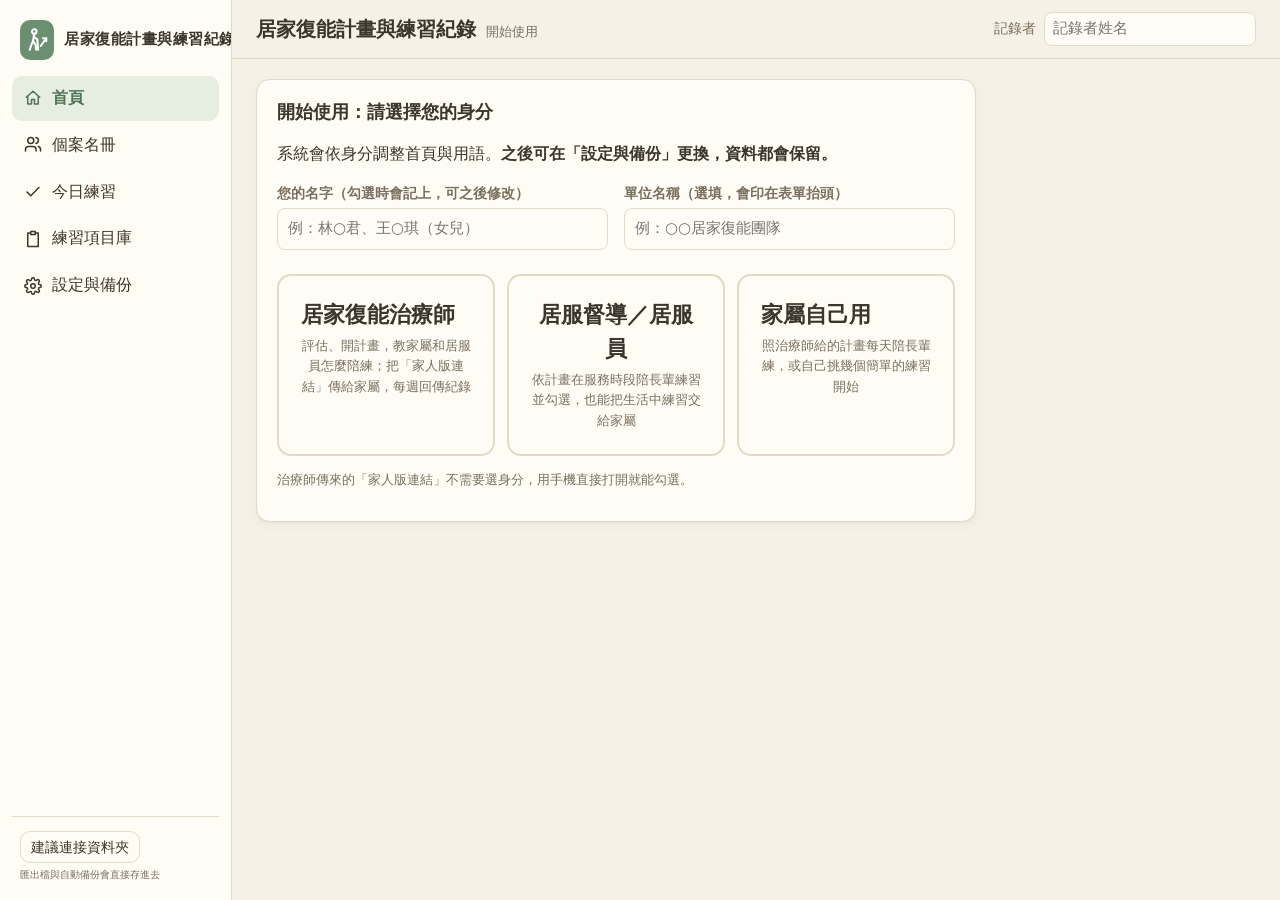
==== index.html @ ebcae8b9 "居家版：依身分（治療師／居服員／家屬）調整首頁與用語；居家環境與照顧資源評估；生活中練習；家人版連結與傳回紀錄匯入；居家練習單；居家示範個案 Co-Authored-By: Claude Opus 5" ====
<!DOCTYPE html>
<html lang="zh-Hant">
<head>
<meta charset="utf-8">
<meta name="viewport" content="width=device-width, initial-scale=1, viewport-fit=cover">
<meta name="theme-color" content="#f6f1e7">
<title>居家復能計畫與練習紀錄</title>
<meta name="description" content="居家復能用：治療師評估與開立計畫，家屬、居家服務員用手機每天陪練勾選，紀錄可用 LINE 傳回。">
<link rel="icon" href="data:image/svg+xml,%3Csvg%20xmlns%3D%22http%3A//www.w3.org/2000/svg%22%20viewBox%3D%220%200%2032%2032%22%3E%3Crect%20width%3D%2232%22%20height%3D%2232%22%20rx%3D%227%22%20fill%3D%22%236b8f71%22/%3E%3Cg%20transform%3D%22translate%284%204%29%22%20fill%3D%22none%22%20stroke%3D%22%23fff%22%20stroke-width%3D%222.1%22%20stroke-linecap%3D%22round%22%20stroke-linejoin%3D%22round%22%3E%3Ccircle%20cx%3D%229.5%22%20cy%3D%224.2%22%20r%3D%222.1%22/%3E%3Cpath%20d%3D%22M9.2%207.4L8.3%2013M8.3%2013l-1.7%204-1.2%204M8.3%2013l2.4%203.4.5%204.6M9%208.9l3.2%202.6M12.2%2011.2l.9%209.8M15.5%2017.5l5-7M17.6%2010.3h2.9v2.9%22/%3E%3C/g%3E%3C/svg%3E">
<style>
:root{
  --bg:#f6f1e7; --surface:#fffcf6; --surface2:#f1eadc; --line:#e3d9c6; --text:#3b352b; --muted:#7a6f5d;
  --pri:#6b8f71; --pri-d:#4f7356; --pri-l:#e6eee1; --accent:#b0834a;
  --ok:#5f8a5f; --ok-l:#e5eedf; --warn:#b5832e; --warn-l:#f7ecd5; --err:#b4533f; --err-l:#f6e1da; --purple:#7d6b9a; --purple-l:#ece6f2;
  --radius:14px; --shadow:0 1px 2px rgba(80,60,30,.06),0 3px 10px rgba(80,60,30,.05);
  --font:"PingFang TC","Noto Sans TC","Microsoft JhengHei",system-ui,sans-serif;
  color-scheme:light;
}
*{box-sizing:border-box}
html,body{margin:0;background:var(--bg);color:var(--text);font-family:var(--font);font-size:16px;line-height:1.55}
a{color:var(--pri)}
.ic{flex:none;vertical-align:middle}
#layout{display:grid;grid-template-columns:232px 1fr;min-height:100vh}
#side{background:var(--surface);border-right:1px solid var(--line);position:sticky;top:0;height:100vh;display:flex;flex-direction:column;padding:16px 12px;overflow:auto}
.brand{display:flex;gap:10px;align-items:center;padding:4px 8px 16px}
.logo{width:40px;height:40px;border-radius:10px;background:var(--pri);color:#fff;display:grid;place-items:center}
.b1{font-weight:700;font-size:16px}.b2{font-size:12px;color:var(--muted)}
#side nav{display:flex;flex-direction:column;gap:2px}
#side nav a{display:flex;gap:10px;align-items:center;padding:10px 12px;border-radius:10px;color:var(--text);text-decoration:none;font-weight:500}
#side nav a:hover{background:var(--surface2)}
#side nav a.on{background:var(--pri-l);color:var(--pri-d);font-weight:700}
.side-foot{margin-top:auto;font-size:12px;color:var(--muted);padding:12px 8px 0;border-top:1px solid var(--line)}
#mainwrap{min-width:0}
#top{position:sticky;top:0;z-index:5;background:color-mix(in srgb,var(--bg) 92%,transparent);backdrop-filter:blur(6px);display:flex;align-items:center;gap:12px;padding:12px 24px;border-bottom:1px solid var(--line)}
.top-title b{font-size:20px}.top-title small{margin-left:10px;color:var(--muted)}
.who{display:flex;align-items:center;gap:8px;font-size:14px;color:var(--muted)}
#main{padding:20px 24px 80px;max-width:1280px}
.sp{flex:1}
.only-m{display:none}
/* card */
.card{background:var(--surface);border:1px solid var(--line);border-radius:var(--radius);box-shadow:var(--shadow);padding:18px 20px;margin-bottom:16px}
.card.flush{padding:0;overflow:hidden}
.card.hl{border-color:var(--pri);box-shadow:0 0 0 2px var(--pri-l)}
.card.dim{opacity:.85}
.card h2{font-size:18px;margin:0 0 12px;display:flex;align-items:center;gap:8px;flex-wrap:wrap}
.card h2 small{font-weight:400;color:var(--muted);font-size:13px}
.card h3{font-size:15px;margin:14px 0 6px;color:var(--muted)}
.grid2{display:grid;grid-template-columns:1fr 1fr;gap:16px}.grid2>.card{margin-bottom:0}.grid2{margin-bottom:16px}
.grid2.tight{gap:20px;margin:0}
/* kpi */
.kpis{display:grid;grid-template-columns:repeat(auto-fit,minmax(170px,1fr));gap:12px;margin-bottom:16px}
.kpi{background:var(--surface);border:1px solid var(--line);border-radius:var(--radius);padding:14px 16px;box-shadow:var(--shadow)}
.kpis.sm .kpi{box-shadow:none;background:var(--surface2)}
.k-n{font-size:30px;font-weight:700;color:var(--pri-d);line-height:1.15;font-variant-numeric:tabular-nums}.k-n small{font-size:15px;margin-left:2px}
.k-l{font-size:13px;color:var(--muted)}
.bar{height:6px;border-radius:3px;background:var(--surface2);margin-top:8px;overflow:hidden}.bar i{display:block;height:100%;background:var(--pri);border-radius:3px}
.mini-bar{display:inline-block;width:60px;height:6px;background:var(--surface2);border-radius:3px;margin-right:6px;vertical-align:middle;overflow:hidden}.mini-bar i{display:block;height:100%;background:var(--pri)}
/* buttons */
.btn{display:inline-flex;align-items:center;gap:6px;border:1px solid var(--line);background:var(--surface);color:var(--text);padding:9px 14px;border-radius:10px;font:inherit;font-size:15px;cursor:pointer;text-decoration:none;white-space:nowrap;min-height:40px}
.btn:hover{background:var(--surface2)}
.btn.primary{background:var(--pri);border-color:var(--pri);color:#fff}.btn.primary:hover{background:var(--pri-d)}
.btn.danger{background:var(--err);border-color:var(--err);color:#fff}
.btn.danger.ghost{background:transparent;color:var(--err);border-color:transparent}
.btn.ghost{background:transparent;border-color:transparent}
.btn.sm{padding:5px 10px;font-size:14px;min-height:32px}
.btn-row{display:flex;gap:8px;flex-wrap:wrap;margin:10px 0}
.icon-btn{border:0;background:transparent;color:var(--text);padding:8px;border-radius:8px;cursor:pointer}
.icon-btn:hover{background:var(--surface2)}
:focus-visible{outline:3px solid color-mix(in srgb,var(--pri) 55%,transparent);outline-offset:2px}
/* forms */
.inp{font:inherit;font-size:15px;color:var(--text);background:var(--surface);border:1px solid var(--line);border-radius:8px;padding:8px 10px;width:100%;min-height:40px}
.inp.sm{padding:4px 8px;min-height:34px;width:auto}
.inp:focus{border-color:var(--pri);outline:none;box-shadow:0 0 0 3px var(--pri-l)}
textarea.inp{resize:vertical}
.inp-num{max-width:140px}
.inp.w6{max-width:110px}
.toolbar .inp{width:auto}
.field{display:flex;flex-direction:column;gap:4px;margin-bottom:10px;min-width:0}
.lbl{font-size:14px;font-weight:600;color:var(--muted)}
.req{color:var(--err)}
.hint{font-size:13px;color:var(--muted)}
.form-grid{display:grid;grid-template-columns:1fr 1fr;gap:4px 16px}.form-grid.g3{grid-template-columns:repeat(3,1fr)}
.span2{grid-column:span 2}.span3{grid-column:1/-1}
.pills{display:flex;flex-wrap:wrap;gap:6px}
.pill input,.chk input{position:absolute;opacity:0;width:1px;height:1px}
.pill span{display:inline-block;padding:7px 12px;border:1px solid var(--line);border-radius:999px;background:var(--surface);cursor:pointer;font-size:14px;min-height:36px}
.pill input:checked+span{background:var(--pri);border-color:var(--pri);color:#fff}
.pill input:focus-visible+span,.chk input:focus-visible+span{outline:3px solid color-mix(in srgb,var(--pri) 55%,transparent)}
.pills.vert{flex-direction:column}.pills.vert .pill span{border-radius:10px;width:100%;display:block}
.chk{display:inline-flex;align-items:flex-start;gap:8px;cursor:pointer;margin:4px 12px 4px 0;position:relative}
.chk span::before{content:"";display:inline-block;width:18px;height:18px;border:2px solid var(--line);border-radius:5px;margin-right:8px;vertical-align:-4px;background:var(--surface)}
.chk input:checked+span::before{background:var(--pri);border-color:var(--pri);box-shadow:inset 0 0 0 3px var(--surface)}
.chk small{display:block;color:var(--muted);margin-left:26px}.chk small.ref{color:var(--accent)}
.q{border-top:1px solid var(--line);padding:12px 0}.q:first-child{border-top:0;padding-top:0}
.qh{display:flex;gap:10px;align-items:baseline;margin-bottom:6px}
.prev{font-size:13px;color:var(--accent);background:var(--warn-l);padding:1px 8px;border-radius:999px}
.calc{font-size:20px;font-weight:700;color:var(--pri-d);padding:6px 0}
.row-edit{display:flex;gap:8px;margin-bottom:6px;align-items:center}
/* table */
.tbl-wrap{overflow-x:auto}
.tbl{width:100%;border-collapse:collapse;font-size:15px}
.tbl th,.tbl td{padding:10px 12px;border-bottom:1px solid var(--line);text-align:left;vertical-align:top}
.tbl th{font-size:13px;color:var(--muted);font-weight:600;background:var(--surface2);white-space:nowrap}
.tbl.sm th,.tbl.sm td{padding:6px 8px}
.tbl tr.click{cursor:pointer}.tbl tr.click:hover td{background:var(--surface2)}
.tbl.qa td:last-child{width:200px}
.nowrap{white-space:nowrap}
/* misc */
.badge{display:inline-block;font-size:12px;padding:1px 8px;border-radius:999px;background:var(--surface2);color:var(--muted);border:1px solid var(--line);white-space:nowrap;vertical-align:1px}
.badge.green{background:var(--ok-l);color:var(--ok);border-color:transparent}.badge.red{background:var(--err-l);color:var(--err);border-color:transparent}.badge.amber{background:var(--warn-l);color:var(--warn);border-color:transparent}.badge.purple{background:var(--purple-l);color:var(--purple);border-color:transparent}
.empty{text-align:center;color:var(--muted);padding:24px}
.muted{color:var(--muted)}.pad{padding:10px 0}
.notice{background:var(--pri-l);border-radius:10px;padding:10px 14px;margin:0 0 14px;font-size:15px}
.notice.warn{background:var(--warn-l)}
.toolbar{display:flex;gap:8px;align-items:center;flex-wrap:wrap;margin-bottom:14px}
.sticky-bar{position:sticky;top:61px;z-index:4;background:var(--bg);padding:8px 0;margin-top:-8px}
.jump{display:flex;gap:2px;flex-wrap:wrap}.jump a{font-size:13px;padding:4px 8px;border-radius:6px;text-decoration:none}.jump a:hover{background:var(--surface2)}
.list{margin:4px 0;padding-left:20px}
.tabs{display:flex;gap:4px;border-bottom:1px solid var(--line);margin-bottom:16px;overflow-x:auto}
.tabs a{padding:10px 14px;text-decoration:none;color:var(--muted);border-bottom:3px solid transparent;white-space:nowrap;font-weight:500}
.tabs a.on{color:var(--pri-d);border-color:var(--pri);font-weight:700}
.info{display:grid;grid-template-columns:repeat(2,1fr);gap:8px 16px;margin:0}.info dt{font-size:13px;color:var(--muted)}.info dd{margin:0}
.todo{list-style:none;margin:0;padding:0}
.todo li{display:flex;gap:10px;align-items:center;padding:10px 0;border-bottom:1px solid var(--line)}.todo li:last-child{border:0}
.todo .tt{flex:1}.todo .dot{width:10px;height:10px;border-radius:50%;flex:none}
.lv-high .dot{background:var(--err)}.lv-mid .dot{background:var(--warn)}.lv-low .dot{background:var(--muted)}
.checks{list-style:none;padding:0;margin:0}.checks li{padding:7px 0;border-bottom:1px dashed var(--line)}.checks li.ok{color:var(--text)}.checks li.no{color:var(--err)}
.checks li small{color:var(--muted)}.checks .det{font-size:13px;color:var(--muted);margin:2px 0 0 18px}.checks .det a{color:var(--err)}
.cycle{display:flex;align-items:stretch;gap:8px;flex-wrap:wrap}
.step{flex:1;min-width:140px;background:var(--surface2);border-radius:10px;padding:12px;display:flex;flex-direction:column;gap:2px}
.step small{color:var(--muted);font-size:13px}.sn{width:26px;height:26px;border-radius:50%;background:var(--pri);color:#fff;display:grid;place-items:center;font-weight:700;font-size:14px}
.arrow{align-self:center;color:var(--muted);font-size:20px}
.ind .code{background:var(--pri);color:#fff;font-size:13px;padding:2px 8px;border-radius:6px}
/* today */
.tgrid{display:grid;grid-template-columns:repeat(auto-fill,minmax(420px,1fr));gap:14px}
.tcard{background:var(--surface);border:1px solid var(--line);border-radius:var(--radius);box-shadow:var(--shadow);padding:14px}
.tcard.absent{opacity:.6}
.tcard header{display:flex;gap:10px;align-items:center;flex-wrap:wrap}
.av{width:44px;height:44px;border-radius:50%;background:var(--pri-l);color:var(--pri-d);display:grid;place-items:center;font-weight:700;font-size:20px;flex:none}
.tn{flex:1;min-width:120px}.tn b{font-size:18px;display:block}.tn small{color:var(--muted)}
.att{display:flex;gap:6px;align-items:center;flex-wrap:wrap}
.seg{border:1px solid var(--line);background:var(--surface);padding:6px 12px;border-radius:8px;font:inherit;font-size:14px;cursor:pointer;min-height:36px;color:var(--text)}
.seg.on{background:var(--pri);color:#fff;border-color:var(--pri)}.seg.on.warn{background:var(--warn);border-color:var(--warn)}
.temp{display:flex;align-items:center;gap:4px;font-size:14px;color:var(--muted)}.temp input{width:72px;font:inherit;padding:6px;border:1px solid var(--line);border-radius:8px;background:var(--surface);color:var(--text);min-height:36px}
.temp.warn input{border-color:var(--err);background:var(--err-l)}
.tprog{display:flex;gap:10px;align-items:center;font-size:13px;color:var(--muted);margin:10px 0 4px}.tprog .bar{flex:1;margin:0}
.items{list-style:none;margin:0;padding:0}
.it{border-top:1px solid var(--line);padding:10px 0}
.it-main{display:flex;gap:10px;align-items:center;flex-wrap:wrap}
.it-t{flex:1;min-width:160px}.it-t b{font-size:16px}.it-t small{display:block;color:var(--muted);font-size:13px}.it-t .badge{margin-left:6px}
.it-b{display:flex;gap:6px}
.sbtn{border:2px solid var(--line);background:var(--surface);border-radius:10px;min-width:56px;min-height:52px;font:inherit;font-size:18px;cursor:pointer;display:flex;flex-direction:column;align-items:center;justify-content:center;line-height:1.1;color:var(--muted)}
.sbtn span{font-size:12px}
.sbtn.ok.on{background:var(--ok);border-color:var(--ok);color:#fff}.sbtn.part.on{background:var(--warn);border-color:var(--warn);color:#fff}.sbtn.skip.on{background:var(--err);border-color:var(--err);color:#fff}
.sbtn.more{font-size:13px;min-width:48px}
.it.st-ok .it-t b{color:var(--ok)}
.it-detail{background:var(--surface2);border-radius:10px;padding:12px;margin-top:10px}
.how{font-size:14px;margin-bottom:10px}.warn-t{color:var(--err)}
.row3{display:grid;grid-template-columns:repeat(3,1fr);gap:8px}
/* grid exec */
.grid-t{border-collapse:collapse;font-size:13px}
.grid-t th,.grid-t td{border:1px solid var(--line);padding:4px;text-align:center;min-width:28px}
.grid-t th{background:var(--surface2);font-weight:500}.grid-t th small{color:var(--muted)}
.grid-t th.we{color:var(--err)}
.grid-t .sticky{position:sticky;left:0;background:var(--surface);text-align:left;white-space:nowrap;min-width:150px;z-index:1}
.g-ok{background:var(--ok-l);color:var(--ok);font-weight:700}.g-part{background:var(--warn-l);color:var(--warn);font-weight:700}.g-skip{background:var(--err-l);color:var(--err);font-weight:700}.g-miss{color:var(--err)}
.legend{font-size:13px;color:var(--muted);display:flex;gap:10px;align-items:center;flex-wrap:wrap}.legend .g{display:inline-block;width:24px;text-align:center;border-radius:4px}
.feed{list-style:none;margin:0;padding:0}.feed li{padding:10px 0;border-bottom:1px solid var(--line)}.feed time{color:var(--muted);font-size:13px;margin-right:8px}.feed p{margin:4px 0}.feed small{color:var(--muted)}
/* charts */
.charts{display:grid;grid-template-columns:repeat(auto-fit,minmax(240px,1fr));gap:14px;margin-bottom:16px}.charts .card{margin:0}
.chart{width:100%;height:auto}
.chart .cg{stroke:var(--line);stroke-width:1}.chart .ct{fill:var(--muted);font-size:10px}.chart .cv{fill:var(--text);font-weight:700}
.chart .cl{fill:none;stroke:var(--pri);stroke-width:2.5}.chart .cd{fill:var(--surface);stroke:var(--pri);stroke-width:2.5}
.chart .ccut{stroke:var(--err);stroke-dasharray:4 3}.chart .cut-t{fill:var(--err)}
.chart .cmark{stroke:var(--muted);stroke-dasharray:2 3}.chart .cmark-t{fill:var(--muted);font-size:9px}
.sec-t{font-size:17px;margin:18px 0 10px}.sec-t small{color:var(--muted);font-weight:400;font-size:13px;margin-left:6px}
.chart-sub{margin:-4px 0 6px;color:var(--muted);font-size:13px}
.chart-empty{color:var(--muted);padding:30px;text-align:center}
/* editor */
.edit-layout{display:grid;grid-template-columns:1fr 260px;gap:16px;align-items:start}.edit-main{min-width:0}
.edit-side{align-self:stretch}.edit-side .sticky{position:sticky;top:130px;display:flex;flex-direction:column;gap:12px;max-height:calc(100vh - 146px);overflow-y:auto}.edit-side .sticky .card{margin:0}
.edit-main > .card{scroll-margin-top:130px}
.sec-nav{display:flex;flex-direction:column;gap:2px;padding:12px}.sec-nav h3{margin:0 0 4px;font-size:13px;color:var(--muted);font-weight:500}
.sec-nav button{all:unset;cursor:pointer;padding:4px 10px;border-radius:8px;font-size:14px;color:var(--text)}.sec-nav button:hover,.sec-nav button:focus-visible{background:var(--pri-l);color:var(--pri-d)}
.ls{display:flex;justify-content:space-between;padding:6px 0;border-bottom:1px dashed var(--line);font-size:14px}.ls b{font-variant-numeric:tabular-nums}.ls small{color:var(--muted);font-weight:400}
.ls.flag b{color:var(--err)}
.sugg{list-style:none;padding:0;margin:0 0 12px}.sugg li{padding:6px 0;border-bottom:1px dashed var(--line)}
.item-card,.case-b{border:1px solid var(--line);border-radius:10px;padding:12px;margin-bottom:10px;background:var(--surface2)}
.ic-h{display:flex;gap:8px;align-items:center;margin-bottom:8px;flex-wrap:wrap}.ic-h .grow{flex:1;min-width:160px}.ic-h select{width:auto}
.libs details{border-bottom:1px solid var(--line);padding:6px 0}.libs summary{cursor:pointer;font-weight:600;padding:4px 0}
.lib{display:flex;flex-wrap:wrap;gap:6px;padding:6px 0}
.chip{display:inline-flex;align-items:center;gap:4px;border:1px solid var(--line);background:var(--surface);border-radius:999px;padding:5px 12px;font:inherit;font-size:14px;cursor:pointer;color:var(--text);margin:2px}
.chip:hover{border-color:var(--pri)}.chip.hl{border-color:var(--pri);background:var(--pri-l);color:var(--pri-d)}
/* modal & toast */
.modal-bg{position:fixed;inset:0;background:rgba(10,20,15,.45);z-index:50;display:grid;place-items:center;padding:16px}
.modal{background:var(--surface);border-radius:14px;width:min(560px,100%);max-height:calc(100vh - 32px);display:flex;flex-direction:column;box-shadow:0 10px 40px rgba(0,0,0,.25)}
.modal.wide{width:min(860px,100%)}
.modal-h{display:flex;align-items:center;padding:14px 18px;border-bottom:1px solid var(--line)}.modal-h h3{margin:0;flex:1;font-size:18px}
.modal-b{padding:16px 18px;overflow:auto}.modal-f{display:flex;gap:8px;padding:12px 18px;border-top:1px solid var(--line)}
#toasts{position:fixed;bottom:20px;left:50%;transform:translateX(-50%);z-index:60;display:flex;flex-direction:column;gap:8px;align-items:center}
.toast{background:var(--text);color:var(--bg);padding:10px 18px;border-radius:10px;opacity:0;transform:translateY(10px);transition:.25s;max-width:90vw;box-shadow:var(--shadow)}
.toast.show{opacity:1;transform:none}.toast.err{background:var(--err);color:#fff}
#print{display:none}
/* responsive */
@media (max-width:1000px){
  .grid2,.edit-layout{grid-template-columns:1fr}.edit-side{order:-1}.edit-side .sticky{position:static}
  .form-grid.g3{grid-template-columns:1fr 1fr}
}
@media (max-width:760px){
  #layout{grid-template-columns:1fr}
  #side{position:fixed;left:0;top:0;z-index:40;width:260px;transform:translateX(-100%);transition:.2s;box-shadow:0 0 30px rgba(0,0,0,.2)}
  body.nav-open #side{transform:none}
  .only-m{display:inline-flex}
  #top{padding:10px 16px;flex-wrap:wrap}.who{width:100%;order:3}.who select{flex:1}
  #main{padding:16px 16px 80px}
  .form-grid,.form-grid.g3{grid-template-columns:1fr}.span2,.span3{grid-column:auto}
  .tgrid{grid-template-columns:1fr}.row3{grid-template-columns:1fr}
  .info{grid-template-columns:1fr}
  .sticky-bar{top:105px}
  .top-title small{display:block;margin:0}
}
/* print */
@media print{
  @page{size:A4;margin:14mm 12mm}
  body{background:#fff;color:#000;font-size:11pt}
  #layout,#modal,#toasts,[data-oth-report]{display:none!important}
  #print{display:block}
  .p-head{text-align:center;border-bottom:2px solid #000;margin-bottom:10px;padding-bottom:6px}
  .p-center{font-size:12pt}.p-title{font-size:17pt;font-weight:700}.p-date{font-size:9pt;color:#444}
  #print h3{font-size:14pt;margin:8px 0}#print h4{font-size:12pt;margin:12px 0 4px;border-left:4px solid #000;padding-left:6px}
  #print h2{font-size:13pt;margin:10px 0 4px}
  .p-t{width:100%;border-collapse:collapse;margin:4px 0;font-size:10pt}
  .p-t th,.p-t td{border:1px solid #555;padding:3px 5px;text-align:left;vertical-align:top}
  .p-t th{background:#eee;white-space:nowrap}
  .p-sign{display:flex;gap:16px;margin-top:24px;flex-wrap:wrap}.p-sign div{flex:1;min-width:150px}.p-sign span{display:inline-block;border-bottom:1px solid #000;width:110px;height:18px}
  .p-break{page-break-before:always}
  .p-charts{display:grid;grid-template-columns:repeat(3,1fr);gap:8px}
  .chart .cl{stroke:#000}.chart .cd{stroke:#000;fill:#fff}.chart .ct{fill:#333}.chart .cg{stroke:#ccc}
  #print .card{border:1px solid #999;box-shadow:none;padding:8px;margin-bottom:8px;break-inside:avoid}
  #print .checks li.no{color:#000;font-weight:700}#print .grid2{display:block}
  #print .det a{color:#000;text-decoration:none}
}

/* ===== 復能計畫與執行檢核：追加樣式 ===== */
.setup{max-width:720px}.choice{display:grid;grid-template-columns:1fr 1fr;gap:12px;margin:14px 0}
.choice-b{border:2px solid var(--line);background:var(--surface);border-radius:14px;padding:22px;font:inherit;cursor:pointer;display:flex;flex-direction:column;gap:4px;color:var(--text)}
.choice-b b{font-size:22px}.choice-b small{color:var(--muted)}.choice-b:hover{border-color:var(--pri);background:var(--pri-l)}
.steps4{display:grid;grid-template-columns:repeat(4,1fr);gap:12px;margin-bottom:16px}
.step-c{background:var(--surface);border:1px solid var(--line);border-radius:var(--radius);padding:16px;text-decoration:none;color:var(--text);display:flex;flex-direction:column;gap:4px;box-shadow:var(--shadow)}
.step-c:hover{border-color:var(--pri)}.step-c b{font-size:18px}.step-c small{color:var(--muted)}
.tabs .tn-n{display:inline-grid;place-items:center;width:20px;height:20px;border-radius:50%;background:var(--surface2);font-size:12px;margin-right:6px}
.tabs a.on .tn-n{background:var(--pri);color:#fff}
.exp{display:inline-flex;gap:6px;flex-wrap:wrap}
.exp-row{display:flex;align-items:center;gap:10px;flex-wrap:wrap;justify-content:space-between;padding:10px 0;border-top:1px dashed var(--line)}
.exp-row:first-of-type{border-top:0}
details.opt{padding:0}details.opt>summary{list-style:none;cursor:pointer;padding:18px 20px}details.opt>summary::-webkit-details-marker{display:none}
details.opt>summary h2{margin:0}details.opt>summary h2::before{content:"＋ ";color:var(--pri)}details.opt[open]>summary h2::before{content:"－ "}
details.opt[open]{padding-bottom:16px}details.opt>:not(summary){margin:0 20px}
.ck{border-collapse:collapse;width:100%;font-size:15px}
.ck th,.ck td{border-bottom:1px solid var(--line);padding:6px;text-align:center}
.ck thead th{background:var(--surface2);font-weight:600;font-size:14px}.ck thead th small{color:var(--muted);font-weight:400}
.ck thead th.today{background:var(--pri-l);color:var(--pri-d)}
.ck .ck-n{text-align:left;min-width:180px}.ck .ck-n small{display:block;color:var(--muted);font-weight:400;font-size:13px}
.ck td.off{color:var(--line)}
.ckb{width:48px;height:44px;border:2px solid var(--line);border-radius:10px;background:var(--surface);font-size:22px;font-weight:700;cursor:pointer;color:var(--text)}
.ckb:hover{border-color:var(--pri)}.ckb.s-ok{background:var(--ok-l);border-color:var(--ok);color:var(--ok)}.ckb.s-part{background:var(--warn-l);border-color:var(--warn);color:var(--warn)}.ckb.s-skip{background:var(--err-l);border-color:var(--err);color:var(--err)}
.c-ok{color:var(--ok)}.c-part{color:var(--warn)}.c-skip{color:var(--err)}
.segs{display:flex;gap:4px;flex-wrap:wrap}.gck td{vertical-align:middle}.gck tr.absent td{background:var(--surface2)}
.gcards{display:grid;grid-template-columns:repeat(auto-fill,minmax(300px,1fr));gap:14px}
.gcard{text-decoration:none;color:var(--text);display:flex;flex-direction:column;gap:6px}.gcard:hover{border-color:var(--pri)}
.gc-h{display:flex;justify-content:space-between;align-items:center}.gc-h b{font-size:18px}.gcard small{color:var(--muted)}
.gc-n{display:flex;gap:16px;font-size:14px;color:var(--muted);margin-top:6px}.gc-n b{color:var(--pri-d);font-size:18px}
.w8{min-width:7em}
.doc-preview .d-head{text-align:center}.doc-preview .d-t{width:100%;border-collapse:collapse;font-size:14px}.doc-preview .d-t th,.doc-preview .d-t td{border:1px solid var(--line);padding:4px 6px;text-align:left}
@media (max-width:1000px){.steps4{grid-template-columns:1fr 1fr}}
@media (max-width:760px){.choice{grid-template-columns:1fr}.steps4{grid-template-columns:1fr}.ckb{width:40px}}
@media print{
  .d-head{text-align:center;border-bottom:2px solid #000;margin-bottom:8px;padding-bottom:5px}
  .d-org{font-size:11pt}.d-title{font-size:17pt;font-weight:700}.d-sub{font-size:10pt;color:#333}
  #print h4{font-size:12pt;margin:10px 0 4px;border-left:4px solid #6b8f71;padding-left:6px;break-after:avoid}
  #print p{margin:4px 0;white-space:normal}.d-small{font-size:9pt;color:#333}
  .d-t{width:100%;border-collapse:collapse;table-layout:fixed;font-size:10pt;margin:4px 0}
  .d-t th,.d-t td{border:1px solid #555;padding:3px 5px;text-align:left;vertical-align:middle;word-break:break-all}
  .d-t thead th{background:#ede5d3;text-align:center}.d-t td.c{text-align:center}.d-t thead{display:table-header-group}.d-t tr{break-inside:avoid}
  .d-t.kv th{background:#f4efe3;width:13%;white-space:nowrap}
  .d-sign{width:100%;border-collapse:collapse;table-layout:fixed;margin:18px 0 10px;break-inside:avoid;font-size:11pt}
  .d-sign th{width:28%;text-align:left;font-weight:700;padding:20px 10px 3px 0;vertical-align:bottom;line-height:1.35}
  .d-sign td.ln{width:38%;border-bottom:1px solid #000}
  .d-sign td.dt{width:34%;padding:20px 0 3px 14px;vertical-align:bottom;white-space:nowrap}
  .d-break{page-break-before:always}
  .d-big{font-size:14pt}.d-big .d-t{font-size:14pt}.d-big .d-title{font-size:22pt}
}
/* ===== 圖卡、今日勾選 ===== */
.thumb{width:72px;height:41px;object-fit:cover;border-radius:8px;flex:none;background:var(--surface2)}
.thumb.sm{width:56px;height:32px}.thumb.noimg{display:inline-grid;place-items:center;color:var(--pri)}
.tiles{display:grid;grid-template-columns:repeat(auto-fill,minmax(230px,1fr));gap:8px;margin-top:10px}
.tile{display:flex;align-items:center;gap:10px;text-align:left;border:2px solid var(--line);background:var(--surface);border-radius:12px;padding:8px;font:inherit;color:var(--text);cursor:pointer;min-height:64px}
.tile:hover{border-color:var(--pri)}.t-txt{flex:1;min-width:0}.t-txt b{display:block;font-size:16px}.t-txt small{color:var(--muted);font-size:13px}
.t-st{width:36px;height:36px;border-radius:50%;border:2px solid var(--line);display:grid;place-items:center;font-size:20px;font-weight:700;flex:none}
.tile.s-ok{border-color:var(--ok);background:var(--ok-l)}.tile.s-ok .t-st{background:var(--ok);border-color:var(--ok);color:#fff}
.tile.s-part{border-color:var(--warn);background:var(--warn-l)}.tile.s-part .t-st{background:var(--warn);border-color:var(--warn);color:#fff}
.tile.s-skip{border-color:var(--err);background:var(--err-l)}.tile.s-skip .t-st{background:var(--err);border-color:var(--err);color:#fff}
.tcard header{gap:12px}
.mini-items{display:grid;grid-template-columns:repeat(auto-fill,minmax(280px,1fr));gap:8px}
.mini-item{display:flex;gap:10px;align-items:center;background:var(--surface2);border-radius:10px;padding:6px}.mini-item small{display:block;color:var(--muted);font-size:13px}
.ck-it{display:flex;gap:8px;align-items:center}
.pgrid{display:grid;grid-template-columns:repeat(auto-fill,minmax(170px,1fr));gap:10px;margin-top:10px}
.pgrid.lib{grid-template-columns:repeat(auto-fill,minmax(200px,1fr))}
.pcard{position:relative;display:flex;flex-direction:column;gap:2px;text-align:left;border:2px solid var(--line);background:var(--surface);border-radius:12px;padding:6px 6px 8px;font:inherit;color:var(--text);cursor:pointer}
.pcard:hover{border-color:var(--pri)}.pcard img,.pcard .noimg-l{width:100%;aspect-ratio:16/9;object-fit:cover;border-radius:8px;background:var(--surface2)}
.noimg-l{display:grid;place-items:center;color:var(--muted);font-size:14px}
.pcard b{font-size:15px;margin-top:4px}.pcard small{color:var(--muted);font-size:12px}
.pcard.sug{border-color:var(--accent)}.pcard.on{border-color:var(--ok);background:var(--ok-l);cursor:default}
.pc-on,.pc-sug{position:absolute;top:10px;left:10px;font-size:12px;padding:2px 8px;border-radius:999px;color:#fff;background:var(--ok)}.pc-sug{background:var(--accent)}
.pills.cats{margin:4px 0}.pill.sm span{padding:4px 10px;min-height:30px;font-size:13px}
.big-img{width:100%;border-radius:12px;margin-bottom:8px}.info.one{grid-template-columns:1fr}
details.more{margin-top:4px}details.more summary{cursor:pointer;color:var(--pri-d);font-size:14px;padding:4px 0}
.big-prog{font-size:18px;margin:4px 0}.big-prog b{font-size:36px;color:var(--pri-d)}
.ic-h .thumb{width:64px;height:36px}
@media (max-width:760px){.tiles{grid-template-columns:1fr}.pgrid{grid-template-columns:repeat(2,1fr)}}
@media print{
  .d-items{display:grid;grid-template-columns:1fr 1fr;gap:8px}
  .d-item{border:1px solid #bbb;border-radius:6px;padding:6px;break-inside:avoid;font-size:9.5pt;display:flex;flex-direction:column;gap:3px}
  .d-item img{width:100%;aspect-ratio:16/9;object-fit:cover;border-radius:4px}
  .d-tag{font-size:8.5pt;color:#4f7356;border:1px solid #4f7356;border-radius:8px;padding:0 5px}
  .d-meta{color:#4f7356;font-weight:600}.d-warn{color:#a2402f}
  .d-cimg{width:100%;max-height:30mm;object-fit:cover;display:block}
}
.prev.chg{background:#f3dcc4;color:#8a4b14;font-weight:600}
.notice.carry{background:#f2ead8;border-left:4px solid var(--accent)}
.copm-area{padding:6px 0;border-top:1px dashed var(--line)}.copm-area small{display:block;color:var(--muted)}
.inp.w5{max-width:76px}
table.copm td{vertical-align:middle}
.goal-card .ic-h .lbl{white-space:nowrap}
.goal-preview{margin-top:8px;padding:10px 12px;background:var(--pri-l);border-radius:10px;font-size:15px;display:flex;gap:10px;align-items:baseline}
.goal-preview .lbl{white-space:nowrap;color:var(--pri-d)}
.pills.sm{margin-top:4px}.pills.sm .chip{font-size:13px;padding:3px 10px}
table.copm td{white-space:nowrap}table.copm td .prev{margin-left:6px;font-size:12px}
table.copm td:nth-child(2){min-width:220px;white-space:normal}
.img-up{display:flex;gap:14px;align-items:center;flex-wrap:wrap}
.img-prev{width:220px;aspect-ratio:16/9;border:2px dashed var(--line);border-radius:12px;display:grid;place-items:center;overflow:hidden;background:var(--surface2);color:var(--muted);font-size:14px}
.img-prev img{width:100%;height:100%;object-fit:cover}
.img-act{display:flex;flex-direction:column;gap:6px;align-items:flex-start}.img-act label.btn{cursor:pointer}
.brand .b1{white-space:nowrap;font-size:15.5px;letter-spacing:.5px}.brand .b-txt{min-width:0}
.brand .b2{font-size:12px;color:var(--muted);overflow:hidden;text-overflow:ellipsis;white-space:nowrap;max-width:150px}
.guide{border-color:var(--pri);background:linear-gradient(180deg,var(--pri-l),var(--surface) 60%)}
.guide-grid{display:grid;grid-template-columns:repeat(auto-fit,minmax(260px,1fr));gap:12px}
.guide-c{background:var(--surface);border:1px solid var(--line);border-radius:12px;padding:12px;display:flex;flex-direction:column;gap:4px}
.guide-c .gc-top{display:flex;gap:8px;align-items:center}.guide-c .gc-top b{font-size:17px}.guide-c small{color:var(--muted)}.guide-c p{margin:4px 0;font-size:14px}
.side-foot .btn{margin:2px 0}.side-foot .fs.ok{color:var(--ok);font-weight:600}
.folder-st b{font-size:16px}
.brand .b2 .b2-link{font-size:12px;margin-left:2px}
.brand .b2{max-width:none;white-space:normal}
.pc-wc{position:absolute;top:10px;right:10px;font-size:11px;padding:2px 7px;border-radius:999px;background:rgba(255,255,255,.92);color:var(--pri-d);border:1px solid var(--pri)}
.pill.post input:checked+span{background:var(--accent);border-color:var(--accent)}
.done-goals .row-edit{justify-content:space-between;margin:4px 0}
.noimg-l{display:flex!important;flex-direction:column;gap:4px;align-items:center;justify-content:center;color:var(--pri);background:repeating-linear-gradient(135deg,var(--surface2),var(--surface2) 10px,var(--pri-l) 10px,var(--pri-l) 20px)!important}
.noimg-l small{font-size:12px;color:var(--muted)}
/* 今日勾選：記錄確認 */
.t-rec{display:block;font-size:12.5px;color:var(--muted);margin-top:2px}.tile.s-ok .t-rec b{color:var(--ok)}.tile.s-part .t-rec b{color:var(--warn)}.tile.s-skip .t-rec b{color:var(--err)}
.tile:not([class*="s-"]) .t-st{border-style:dashed}
.card-prog{color:var(--muted);font-size:14px}.card-prog b{color:var(--text);font-size:17px}
.card-done{display:inline-block;background:var(--ok);color:#fff;font-weight:700;font-size:14px;padding:4px 12px;border-radius:999px}
.tcard:has(.card-done){border-color:var(--ok);box-shadow:0 0 0 2px var(--ok-l)}
.today-sum{display:flex;flex-direction:column;gap:4px}.today-sum .big{font-size:22px;color:var(--pri-d)}.ts-meta{font-size:14px}
.toast.ok{background:var(--pri-d);color:#fff}.toast{display:flex;gap:12px;align-items:center}
.toast-btn{background:#fff;color:var(--pri-d);border:0;border-radius:8px;padding:5px 12px;font:inherit;font-weight:700;cursor:pointer}
.side-foot .btn{white-space:normal;text-align:left;line-height:1.35;height:auto;max-width:100%}
/* 流程列與評鑑表單 */
.flow{padding:12px 16px;display:flex;flex-direction:column;gap:10px}
.flow-steps{display:flex;flex-wrap:wrap;gap:6px;align-items:center}
.flow-steps .fs{padding:4px 12px;border-radius:999px;background:var(--surface2);color:var(--muted);font-size:14px}
.flow-steps .fs.done{background:var(--ok-l);color:var(--ok)}.flow-steps .fs.cur{background:var(--pri);color:#fff;font-weight:700}
.flow-steps .fa{color:var(--line)}
.flow-act{display:flex;flex-wrap:wrap;gap:8px;align-items:center}
.form-row .fr-h{display:flex;gap:12px;align-items:flex-start}.form-row .fr-h h2{margin:0}.form-row .fr-h .hint{margin:2px 0 6px}
.form-row .sn{flex:none}
.grp-thumb{display:inline-grid;place-items:center;background:var(--pri-l)!important;color:var(--pri-d)}
.grp-tag{display:inline-block;font-size:11px;font-weight:700;background:var(--accent);color:#fff;border-radius:6px;padding:0 6px;margin-right:6px;vertical-align:2px}
.tile.is-grp{border-style:dashed}.tile.is-grp.s-ok,.tile.is-grp.s-part,.tile.is-grp.s-skip{border-style:solid}
.grp-row{border-bottom:1px dashed var(--line);padding:6px 0}.grp-row .pills.sm{font-size:13px;color:var(--muted);align-items:center}
.sign-pref{display:inline-flex;gap:4px;align-items:center;flex-wrap:wrap;margin-top:4px}
.flow-warn{display:flex;flex-wrap:wrap;gap:8px;align-items:center;background:var(--warn-l);border-radius:10px;padding:6px 10px;font-size:14px}

/* ---- UX 整理：首頁流程列、待辦、名冊、評估表 ---- */
.flow5{display:flex;align-items:center;gap:8px;overflow-x:auto;padding:12px 16px;margin-bottom:16px;background:var(--surface);border:1px solid var(--line);border-radius:var(--radius)}
.flow5 .f5{display:flex;align-items:center;gap:8px;flex:1 0 auto}.flow5 .f5 > span:last-child{display:flex;flex-direction:column;line-height:1.3}
.flow5 b{font-size:15px}.flow5 small{color:var(--muted);font-size:12px}.flow5 .fa{color:var(--muted);flex:none}
.flow5 .sn{flex:none;display:inline-grid;place-items:center;width:24px;height:24px;border-radius:50%;background:var(--pri);color:#fff;font-size:13px;font-weight:700}
.btn.lg{padding:12px 22px;font-size:17px}
.miss-note{display:flex;flex-wrap:wrap;gap:8px;align-items:center;background:var(--warn-l);border-radius:10px;padding:8px 12px;margin:10px 0 0;font-size:14px}
.todo li .btn{flex:none}
.grp-count{display:grid;grid-template-columns:repeat(auto-fill,minmax(200px,1fr));gap:8px}
.grp-count .gc{display:flex;align-items:center;gap:10px;background:var(--surface2);border-radius:12px;padding:6px 12px 6px 6px}.grp-count .gc span{flex:1}.grp-count .gc b{color:var(--pri-d)}
.icon-btn.del{color:var(--muted);opacity:.55}.icon-btn.del:hover,.icon-btn.del:focus-visible{color:var(--err);opacity:1}
.exp-cell{white-space:nowrap}.exp-cell small{display:block;margin-bottom:4px}.exp-cell .btn{padding:5px 9px;font-size:13px}
table.copm td .prev{display:block;width:max-content;margin:4px 0 0}
@media (max-width:760px){.flow5{padding:10px 12px}.flow5 small{display:none}.btn.lg{width:100%;justify-content:center}}

/* ---- 使用教學 ---- */
.tut{display:grid;grid-template-columns:minmax(0,1fr) 300px;gap:16px;align-items:start}
.tut-player{padding:12px}.tut-player video{display:block;width:100%;aspect-ratio:16/9;border-radius:10px;background:#2b261f}.tut-player .hint{margin:10px 4px 2px}
.tut-ch h2{margin-bottom:6px}.tut-ch ol{list-style:none;margin:0;padding:0;display:flex;flex-direction:column;gap:2px}
.tut-ch button{all:unset;box-sizing:border-box;width:100%;display:flex;gap:10px;padding:8px 10px;border-radius:9px;cursor:pointer;font-size:15px}
.tut-ch button .t{color:var(--muted);font-variant-numeric:tabular-nums;width:38px;flex:none}
.tut-ch button:hover,.tut-ch button:focus-visible{background:var(--surface2)}.tut-ch button.on{background:var(--pri-l);color:var(--pri-d);font-weight:700}
.tut-next{margin-top:14px;padding-top:12px;border-top:1px solid var(--line);display:flex;flex-direction:column;gap:8px}.tut-next .btn{justify-content:center}
.tut-cta{display:flex;gap:20px;align-items:center;background:linear-gradient(120deg,var(--pri-l),var(--surface) 70%)}
.tut-cta h2{margin:0 0 4px}.tut-cta p{margin:0 0 10px;color:var(--muted)}
.tut-thumb{position:relative;flex:none;width:240px;aspect-ratio:16/9;border-radius:12px;overflow:hidden;box-shadow:var(--shadow)}.tut-thumb img{width:100%;height:100%;object-fit:cover;display:block}
.tut-thumb .play{position:absolute;inset:0;margin:auto;width:58px;height:58px;border-radius:50%;background:rgba(79,115,86,.92);color:#fff;display:grid;place-items:center}.tut-thumb .play svg{fill:#fff;margin-left:4px}
@media (max-width:900px){.tut{grid-template-columns:1fr}.tut-cta{flex-direction:column;align-items:stretch}.tut-thumb{width:100%}}

/* ================= 手機版（≤760px） ================= */
#bnav,#scrim,#side nav a.m-report{display:none}
@media (max-width:760px){
  /* 頂部：一行 */
  #top{flex-wrap:nowrap;gap:10px;padding:8px 14px;min-height:56px;box-sizing:border-box}
  #top .only-m{display:none}
  .top-title{min-width:0;flex:1}.top-title b{display:block;font-size:18px;white-space:nowrap;overflow:hidden;text-overflow:ellipsis}
  .top-title small{display:block;margin:0;font-size:12px;white-space:nowrap;overflow:hidden;text-overflow:ellipsis}
  #top .sp{display:none}
  .who{width:auto;order:0;flex:none}.who .who-l{display:none}.who .inp{width:104px;padding:6px 10px;font-size:14px}
  .sticky-bar{top:56px;flex-wrap:nowrap;overflow-x:auto;scrollbar-width:none;gap:6px}.sticky-bar::-webkit-scrollbar{display:none}
  .sticky-bar .btn{white-space:nowrap;padding:8px 12px;font-size:14px;flex:none}
  /* 底部分頁列 */
  #bnav{display:grid;grid-template-columns:repeat(5,1fr);position:fixed;left:0;right:0;bottom:0;z-index:30;background:color-mix(in srgb,var(--surface) 96%,transparent);backdrop-filter:blur(8px);border-top:1px solid var(--line);padding:4px 4px calc(4px + env(safe-area-inset-bottom))}
  #bnav a,#bnav button{all:unset;display:flex;flex-direction:column;align-items:center;gap:1px;padding:6px 0 4px;font-size:11.5px;color:var(--muted);cursor:pointer;border-radius:10px;-webkit-tap-highlight-color:transparent}
  #bnav a.on{color:var(--pri-d);font-weight:700}#bnav a.on svg{stroke-width:2.4}
  #bnav a:active,#bnav button:active{background:var(--surface2)}
  body.nav-open #scrim{display:block;position:fixed;inset:0;z-index:35;background:rgba(30,25,15,.35)}
  #side{z-index:40;width:270px}#side nav a.m-report{display:flex;margin-top:8px;border-top:1px solid var(--line);border-radius:0 0 10px 10px;color:var(--muted)}
  .day-bar{display:grid;grid-template-columns:auto 1fr auto;gap:8px}.day-bar input[type=date]{width:100%;min-width:0}
  .day-bar .sp{display:none}.day-bar > :nth-child(n+4){grid-column:1/-1}.day-bar .btn{justify-content:center}
  #main{padding:14px 14px calc(96px + env(safe-area-inset-bottom))}
  html,body{overflow-x:clip}
  #toasts{bottom:calc(78px + env(safe-area-inset-bottom))}
  /* 卡片與按鈕 */
  .card{padding:16px}.card h2{font-size:18px}
  .toolbar{gap:8px}.hide-m{display:none!important}
  .btn{min-height:40px}
  /* 個案頁：流程列一行、分頁四等分 */
  .flow{padding:12px}.flow-steps{flex-wrap:nowrap;overflow-x:auto;scrollbar-width:none;padding-bottom:2px}.flow-steps::-webkit-scrollbar{display:none}
  .flow-steps .fs{white-space:nowrap;flex:none;font-size:13px;padding:4px 10px}
  .flow-act{gap:6px}.flow-act b{width:100%}.flow-act .btn{flex:1 1 auto;justify-content:center}
  .tabs{display:grid;grid-template-columns:repeat(4,1fr);gap:0;overflow:visible}
  .tabs a{padding:10px 2px;text-align:center;font-size:15px}.tabs .tn-n{display:none}
  /* 表格改卡片 */
  .tbl-wrap:has(> .tbl.stk){overflow:visible}
  .tbl.stk,.tbl.stk tbody,.tbl.stk tr,.tbl.stk td{display:block;width:auto}
  .tbl.stk thead{display:none}
  .tbl.stk tr{display:grid;grid-template-columns:1fr 1fr;column-gap:18px;position:relative;border:1px solid var(--line);border-radius:12px;padding:8px 12px;margin:0 0 10px;background:var(--surface)}
  .tbl.stk tr:hover{background:var(--surface)}
  .tbl.stk td{border:0;padding:5px 0;display:flex;gap:10px;justify-content:flex-end;align-items:center;flex-wrap:wrap;text-align:right;white-space:normal;min-height:0}
  .tbl.stk td.w,.tbl.stk td:first-child{grid-column:1/-1}.tbl.stk td:not(.w){flex-wrap:nowrap;white-space:nowrap}
  .tbl.stk td::before{content:attr(data-label);color:var(--muted);font-size:13px;text-align:left;margin-right:auto}
  .tbl.stk td[data-label=""]::before{display:none}
  .tbl.stk td:first-child{font-size:16.5px;justify-content:flex-start;text-align:left;padding-top:2px;padding-right:36px}
  .tbl.stk td:first-child::before{display:none}
  .tbl.stk td:empty{display:none}
  .tbl.stk td .inp,.tbl.stk td select{max-width:62%}
  .tbl.stk td:first-child .inp{max-width:none;flex:1}
  .tbl.stk .exp-cell{flex-wrap:wrap;justify-content:flex-end}.tbl.stk .exp-cell small{width:100%;text-align:right}
  .card.flush .tbl.stk{padding:10px}
  #ctable.stk td:last-child{position:absolute;top:4px;right:4px;padding:0}#ctable.stk td:last-child::before{display:none}
  table.copm.stk td:first-child::before{display:inline;content:"第";font-size:16.5px;color:inherit}
  /* 最想做到的事（編輯表）：第 n 件｜想做的事整行｜領域整行｜三個分數並排 */
  table.copm.stk tr{grid-template-columns:repeat(3,1fr);column-gap:10px;padding:10px 12px}
  table.copm.stk td{grid-column:auto;flex-direction:column;align-items:stretch;justify-content:flex-start;text-align:left;gap:4px;white-space:normal}
  table.copm.stk td::before{margin:0;max-width:none}
  table.copm.stk td .inp,table.copm.stk td select{max-width:none;width:100%;box-sizing:border-box}
  table.copm.stk td:nth-child(1){grid-column:1/-1;flex-direction:row;align-items:baseline;font-weight:700;font-size:16px;padding-right:44px}
  table.copm.stk td:nth-child(1)::before{content:"第";display:inline;color:inherit;font-size:inherit}
  table.copm.stk td:nth-child(1)::after{content:"件"}
  table.copm.stk td:nth-child(2),table.copm.stk td:nth-child(3){grid-column:1/-1}
  table.copm.stk td.w:nth-child(n+4){grid-column:auto}table.copm.stk td:nth-child(n+4)::before{font-size:12px}
  table.copm.stk td:last-child{position:absolute;top:4px;right:4px;padding:0}table.copm.stk td:last-child::before{display:none}
  table.copm.stk .prev{margin:2px 0 0;align-self:flex-start}
  /* 編輯頁頂部按鈕：刪除只留圖示，儲存永遠看得到 */
  .sticky-bar .btn.danger.ghost span{display:none}.sticky-bar .btn.danger.ghost{padding:8px 10px}
  .sticky-bar > a.btn:first-child{max-width:40%;overflow:hidden}.sticky-bar > a.btn:first-child{text-overflow:ellipsis}
  /* 項目庫篩選：每組一行可左右滑 */
  .pills.cats{flex-wrap:nowrap;overflow-x:auto;scrollbar-width:none;padding-bottom:2px}.pills.cats::-webkit-scrollbar{display:none}.pills.cats .pill{flex:none}
  /* 介入計畫：已結束的版本只顯示標題列 */
  .card.dim > :not(h2){display:none}.card.dim h2{margin-bottom:0}
  /* 評估與計畫編輯 */
  .sec-nav{display:none}
  #live{display:grid;grid-template-columns:1fr 1fr;column-gap:18px}#live h3,#live p{grid-column:1/-1}
  .item-card .ic-h{flex-wrap:wrap}.item-card .ic-h .grow{flex:1 1 60%}
  .form-grid.ic-f{grid-template-columns:1fr 1fr}.form-grid.ic-f > .field:first-child{grid-column:1/-1}.form-grid.ic-f .span3{grid-column:1/-1}
  .pills .chk{margin:2px 4px 2px 0}
  /* 每週勾選表：項目欄固定 */
  table.ck .ck-n{position:sticky;left:0;z-index:1;background:var(--surface);min-width:118px;max-width:132px;box-shadow:2px 0 4px rgba(80,60,30,.06)}
  table.ck thead .ck-n{background:var(--surface2)}
  table.ck .ck-n small{display:none}table.ck .ck-it .thumb{display:none}
  .ckb{width:38px;height:40px;font-size:19px}
  /* 彈出視窗：由下往上的面板 */
  .modal-bg{padding:0;place-items:end stretch}
  .modal,.modal.wide{width:100%;max-height:92vh;border-radius:18px 18px 0 0}
  .modal-f{padding:10px 14px calc(10px + env(safe-area-inset-bottom))}.modal-f .btn{flex:1;justify-content:center}
  /* 今日勾選 */
  .today-sum .ts-meta{font-size:13px}
  .tcard header{flex-wrap:wrap}
  /* 項目庫 */
  .pgrid.lib{grid-template-columns:repeat(2,1fr);gap:10px}
}

/* ================= 居家版 ================= */
.choice.c3{grid-template-columns:repeat(3,1fr)}
@media (max-width:760px){.choice.c3{grid-template-columns:1fr}}
.env-grid{display:grid;grid-template-columns:repeat(auto-fill,minmax(260px,1fr));gap:6px 14px;margin:8px 0 14px}
.env-grid .chk{align-items:flex-start;padding:8px 10px;border:1px solid var(--line);border-radius:10px;background:var(--surface)}
.env-grid .chk small{display:block;color:var(--muted);font-size:13px;margin-top:2px}
.env-grid .chk:has(input:checked){border-color:var(--warn);background:var(--warn-l)}
.who-filter{display:flex;flex-wrap:wrap;gap:6px;align-items:center}
/* 家人版（手機打開的連結）：隱藏後台外框，大字大按鈕 */
body.share-mode #side,body.share-mode #top,body.share-mode #bnav,body.share-mode #scrim{display:none!important}
body.share-mode #layout{grid-template-columns:1fr}
body.share-mode #main{max-width:680px;margin:0 auto;padding:14px 14px 60px}
.sh{display:flex;flex-direction:column;gap:14px;font-size:17px}
.sh-h{display:flex;gap:12px;align-items:center}.sh-h b{display:block;font-size:22px}.sh-h small{color:var(--muted);font-size:13px}
.sh-goal{background:var(--pri-l);border-radius:14px;padding:12px 16px}.sh-goal b{color:var(--pri-d)}.sh-goal p{margin:6px 0 0}
.sh-cau{margin:0;background:var(--warn-l);border-radius:12px;padding:10px 14px}
.sh-who{display:flex;flex-wrap:wrap;gap:6px;align-items:center;font-size:15px;color:var(--muted)}
.sh-day{display:grid;grid-template-columns:auto 1fr auto;gap:8px;align-items:center;text-align:center}.sh-day b{font-size:19px}
.sh-prog{margin:0;text-align:center;color:var(--muted)}.sh-prog b{font-size:26px;color:var(--pri-d)}
.sh-list{display:flex;flex-direction:column;gap:10px}
.sh-it{display:grid;grid-template-columns:96px 1fr 76px;gap:12px;align-items:center;background:var(--surface);border:2px solid var(--line);border-radius:16px;padding:10px}
.sh-it img{width:96px;aspect-ratio:16/10;object-fit:cover;border-radius:10px}
.sh-tx{display:flex;flex-direction:column;gap:3px;min-width:0}.sh-tx b{font-size:18px}.sh-tx small{font-size:14px;color:var(--muted);line-height:1.45}
.sh-dose{color:var(--pri-d);font-weight:600;font-size:15px}
.sh-btn{width:76px;height:76px;border-radius:16px;border:2px dashed var(--line);background:var(--surface);font:inherit;font-size:16px;font-weight:700;cursor:pointer;display:flex;flex-direction:column;align-items:center;justify-content:center;gap:2px;color:var(--text)}
.sh-btn small{font-size:12px;font-weight:500;color:var(--muted)}
.sh-it.s-ok{border-color:var(--ok);background:var(--ok-l)}.sh-it.s-ok .sh-btn{border:0;background:var(--ok);color:#fff;font-size:26px}.sh-it.s-ok .sh-btn small{color:#fff}
.sh-it.s-part{border-color:var(--warn);background:var(--warn-l)}.sh-it.s-part .sh-btn{border:0;background:var(--warn);color:#fff;font-size:26px}.sh-it.s-part .sh-btn small{color:#fff}
.sh-it.s-skip{border-color:var(--err);background:var(--err-l)}.sh-it.s-skip .sh-btn{border:0;background:var(--err);color:#fff;font-size:26px}.sh-it.s-skip .sh-btn small{color:#fff}
.sh-note{margin:0}.sh-foot{justify-content:center}.sh-foot .btn{flex:1;justify-content:center}
@media (max-width:420px){.sh-it{grid-template-columns:72px 1fr 68px;gap:10px}.sh-it img{width:72px}.sh-btn{width:68px;height:68px}}
@media print{body.share-mode .sh-btn{border:1px solid #000}}

.brand .b1{font-size:15px;line-height:1.3}
.sh-tx .grp-tag{align-self:flex-start}

.edit-layout.no-side{grid-template-columns:1fr}.edit-layout.no-side .edit-side{display:none}

</style>
</head>
<body>
<div id="layout">
  <aside id="side"></aside>
  <div id="mainwrap">
    <header id="top"></header>
    <main id="main"><div class="empty">載入中…</div></main>
  </div>
</div>
<div id="modal"></div>
<div id="toasts" aria-live="polite"></div>
<div id="print"></div>
<noscript>本系統需要啟用 JavaScript。</noscript>
<!-- PptxGenJS 4.0.1（含 JSZip，MIT License）內嵌：離線也能匯出 PPT／Word -->
<script>

/* PptxGenJS 4.0.1 @ 2025-06-25T23:35:35.101Z */
!function(e){"object"==typeof exports&&"undefined"!=typeof module?module.exports=e():"function"==typeof define&&define.amd?define([],e):("undefined"!=typeof window?window:"undefined"!=typeof global?global:"undefined"!=typeof self?self:this).JSZip=e()}(function(){return function a(n,o,i){function s(t,e){if(!o[t]){if(!n[t]){var r="function"==typeof require&&require;if(!e&&r)return r(t,!0);if(A)return A(t,!0);e=new Error("Cannot find module '"+t+"'");throw e.code="MODULE_NOT_FOUND",e}r=o[t]={exports:{}};n[t][0].call(r.exports,function(e){return s(n[t][1][e]||e)},r,r.exports,a,n,o,i)}return o[t].exports}for(var A="function"==typeof require&&require,e=0;e<i.length;e++)s(i[e]);return s}({1:[function(e,t,r){var p=e("./utils"),c=e("./support"),u="ABCDEFGHIJKLMNOPQRSTUVWXYZabcdefghijklmnopqrstuvwxyz0123456789+/=";r.encode=function(e){for(var t,r,a,n,o,i,s=[],A=0,l=e.length,c="string"!==p.getTypeOf(e);A<e.length;)i=l-A,a=c?(t=e[A++],r=A<l?e[A++]:0,A<l?e[A++]:0):(t=e.charCodeAt(A++),r=A<l?e.charCodeAt(A++):0,A<l?e.charCodeAt(A++):0),n=(3&t)<<4|r>>4,o=1<i?(15&r)<<2|a>>6:64,i=2<i?63&a:64,s.push(u.charAt(t>>2)+u.charAt(n)+u.charAt(o)+u.charAt(i));return s.join("")},r.decode=function(e){var t,r,a,n,o,i=0,s=0,A="data:";if(e.substr(0,A.length)===A)throw new Error("Invalid base64 input, it looks like a data url.");var l,A=3*(e=e.replace(/[^A-Za-z0-9+/=]/g,"")).length/4;if(e.charAt(e.length-1)===u.charAt(64)&&A--,e.charAt(e.length-2)===u.charAt(64)&&A--,A%1!=0)throw new Error("Invalid base64 input, bad content length.");for(l=new(c.uint8array?Uint8Array:Array)(0|A);i<e.length;)t=u.indexOf(e.charAt(i++))<<2|(n=u.indexOf(e.charAt(i++)))>>4,r=(15&n)<<4|(n=u.indexOf(e.charAt(i++)))>>2,a=(3&n)<<6|(o=u.indexOf(e.charAt(i++))),l[s++]=t,64!==n&&(l[s++]=r),64!==o&&(l[s++]=a);return l}},{"./support":30,"./utils":32}],2:[function(e,t,r){var a=e("./external"),n=e("./stream/DataWorker"),o=e("./stream/Crc32Probe"),i=e("./stream/DataLengthProbe");function s(e,t,r,a,n){this.compressedSize=e,this.uncompressedSize=t,this.crc32=r,this.compression=a,this.compressedContent=n}s.prototype={getContentWorker:function(){var e=new n(a.Promise.resolve(this.compressedContent)).pipe(this.compression.uncompressWorker()).pipe(new i("data_length")),t=this;return e.on("end",function(){if(this.streamInfo.data_length!==t.uncompressedSize)throw new Error("Bug : uncompressed data size mismatch")}),e},getCompressedWorker:function(){return new n(a.Promise.resolve(this.compressedContent)).withStreamInfo("compressedSize",this.compressedSize).withStreamInfo("uncompressedSize",this.uncompressedSize).withStreamInfo("crc32",this.crc32).withStreamInfo("compression",this.compression)}},s.createWorkerFrom=function(e,t,r){return e.pipe(new o).pipe(new i("uncompressedSize")).pipe(t.compressWorker(r)).pipe(new i("compressedSize")).withStreamInfo("compression",t)},t.exports=s},{"./external":6,"./stream/Crc32Probe":25,"./stream/DataLengthProbe":26,"./stream/DataWorker":27}],3:[function(e,t,r){var a=e("./stream/GenericWorker");r.STORE={magic:"\0\0",compressWorker:function(){return new a("STORE compression")},uncompressWorker:function(){return new a("STORE decompression")}},r.DEFLATE=e("./flate")},{"./flate":7,"./stream/GenericWorker":28}],4:[function(e,t,r){var a=e("./utils"),i=(()=>{for(var e=[],t=0;t<256;t++){for(var r=t,a=0;a<8;a++)r=1&r?3988292384^r>>>1:r>>>1;e[t]=r}return e})();t.exports=function(e,t){return void 0!==e&&e.length?("string"!==a.getTypeOf(e)?(e,t,r)=>{var a=i,n=0+r;e^=-1;for(var o=0;o<n;o++)e=e>>>8^a[255&(e^t[o])];return-1^e}:(e,t,r)=>{var a=i,n=0+r;e^=-1;for(var o=0;o<n;o++)e=e>>>8^a[255&(e^t.charCodeAt(o))];return-1^e})(0|t,e,e.length):0}},{"./utils":32}],5:[function(e,t,r){r.base64=!1,r.binary=!1,r.dir=!1,r.createFolders=!0,r.date=null,r.compression=null,r.compressionOptions=null,r.comment=null,r.unixPermissions=null,r.dosPermissions=null},{}],6:[function(e,t,r){e="undefined"!=typeof Promise?Promise:e("lie");t.exports={Promise:e}},{lie:37}],7:[function(e,t,r){var a="undefined"!=typeof Uint8Array&&"undefined"!=typeof Uint16Array&&"undefined"!=typeof Uint32Array,n=e("pako"),o=e("./utils"),i=e("./stream/GenericWorker"),s=a?"uint8array":"array";function A(e,t){i.call(this,"FlateWorker/"+e),this._pako=null,this._pakoAction=e,this._pakoOptions=t,this.meta={}}r.magic="\b\0",o.inherits(A,i),A.prototype.processChunk=function(e){this.meta=e.meta,null===this._pako&&this._createPako(),this._pako.push(o.transformTo(s,e.data),!1)},A.prototype.flush=function(){i.prototype.flush.call(this),null===this._pako&&this._createPako(),this._pako.push([],!0)},A.prototype.cleanUp=function(){i.prototype.cleanUp.call(this),this._pako=null},A.prototype._createPako=function(){this._pako=new n[this._pakoAction]({raw:!0,level:this._pakoOptions.level||-1});var t=this;this._pako.onData=function(e){t.push({data:e,meta:t.meta})}},r.compressWorker=function(e){return new A("Deflate",e)},r.uncompressWorker=function(){return new A("Inflate",{})}},{"./stream/GenericWorker":28,"./utils":32,pako:38}],8:[function(e,t,r){function v(e,t){for(var r="",a=0;a<t;a++)r+=String.fromCharCode(255&e),e>>>=8;return r}function a(e,t,r,a,n,o){var i=e.file,s=e.compression,A=o!==b.utf8encode,l=y.transformTo("string",o(i.name)),c=y.transformTo("string",b.utf8encode(i.name)),p=i.comment,o=y.transformTo("string",o(p)),u=y.transformTo("string",b.utf8encode(p)),f=c.length!==i.name.length,p=u.length!==p.length,d="",h=i.dir,g=i.date,m={crc32:0,compressedSize:0,uncompressedSize:0},r=(t&&!r||(m.crc32=e.crc32,m.compressedSize=e.compressedSize,m.uncompressedSize=e.uncompressedSize),0),e=(t&&(r|=8),A||!f&&!p||(r|=2048),0),t=0,g=(h&&(e|=16),"UNIX"===n?(t=798,e|=(65535&((A=i.unixPermissions)?A:h?16893:33204))<<16):(t=20,e|=63&(i.dosPermissions||0)),n=g.getUTCHours(),n=(n=((n<<=6)|g.getUTCMinutes())<<5)|g.getUTCSeconds()/2,A=g.getUTCFullYear()-1980,A=(A=((A<<=4)|g.getUTCMonth()+1)<<5)|g.getUTCDate(),f&&(h=v(1,1)+v(w(l),4)+c,d+="up"+v(h.length,2)+h),p&&(i=v(1,1)+v(w(o),4)+u,d+="uc"+v(i.length,2)+i),""),g=(g=(g=(g=(g=(g=(g=(g=(g=(g+="\n\0")+v(r,2))+s.magic)+v(n,2))+v(A,2))+v(m.crc32,4))+v(m.compressedSize,4))+v(m.uncompressedSize,4))+v(l.length,2))+v(d.length,2);return{fileRecord:x.LOCAL_FILE_HEADER+g+l+d,dirRecord:x.CENTRAL_FILE_HEADER+v(t,2)+g+v(o.length,2)+"\0\0\0\0"+v(e,4)+v(a,4)+l+d+o}}var y=e("../utils"),n=e("../stream/GenericWorker"),b=e("../utf8"),w=e("../crc32"),x=e("../signature");function o(e,t,r,a){n.call(this,"ZipFileWorker"),this.bytesWritten=0,this.zipComment=t,this.zipPlatform=r,this.encodeFileName=a,this.streamFiles=e,this.accumulate=!1,this.contentBuffer=[],this.dirRecords=[],this.currentSourceOffset=0,this.entriesCount=0,this.currentFile=null,this._sources=[]}y.inherits(o,n),o.prototype.push=function(e){var t=e.meta.percent||0,r=this.entriesCount,a=this._sources.length;this.accumulate?this.contentBuffer.push(e):(this.bytesWritten+=e.data.length,n.prototype.push.call(this,{data:e.data,meta:{currentFile:this.currentFile,percent:r?(t+100*(r-a-1))/r:100}}))},o.prototype.openedSource=function(e){this.currentSourceOffset=this.bytesWritten,this.currentFile=e.file.name;var t=this.streamFiles&&!e.file.dir;t?(e=a(e,t,!1,this.currentSourceOffset,this.zipPlatform,this.encodeFileName),this.push({data:e.fileRecord,meta:{percent:0}})):this.accumulate=!0},o.prototype.closedSource=function(e){this.accumulate=!1;var t=this.streamFiles&&!e.file.dir,r=a(e,t,!0,this.currentSourceOffset,this.zipPlatform,this.encodeFileName);if(this.dirRecords.push(r.dirRecord),t)this.push({data:(t=e,x.DATA_DESCRIPTOR+v(t.crc32,4)+v(t.compressedSize,4)+v(t.uncompressedSize,4)),meta:{percent:100}});else for(this.push({data:r.fileRecord,meta:{percent:0}});this.contentBuffer.length;)this.push(this.contentBuffer.shift());this.currentFile=null},o.prototype.flush=function(){for(var e=this.bytesWritten,t=0;t<this.dirRecords.length;t++)this.push({data:this.dirRecords[t],meta:{percent:100}});var r=this.bytesWritten-e,r=((e,t,r,a,n)=>(n=y.transformTo("string",n(a)),x.CENTRAL_DIRECTORY_END+"\0\0\0\0"+v(e,2)+v(e,2)+v(t,4)+v(r,4)+v(n.length,2)+n))(this.dirRecords.length,r,e,this.zipComment,this.encodeFileName);this.push({data:r,meta:{percent:100}})},o.prototype.prepareNextSource=function(){this.previous=this._sources.shift(),this.openedSource(this.previous.streamInfo),this.isPaused?this.previous.pause():this.previous.resume()},o.prototype.registerPrevious=function(e){this._sources.push(e);var t=this;return e.on("data",function(e){t.processChunk(e)}),e.on("end",function(){t.closedSource(t.previous.streamInfo),t._sources.length?t.prepareNextSource():t.end()}),e.on("error",function(e){t.error(e)}),this},o.prototype.resume=function(){return!!n.prototype.resume.call(this)&&(!this.previous&&this._sources.length?(this.prepareNextSource(),!0):this.previous||this._sources.length||this.generatedError?void 0:(this.end(),!0))},o.prototype.error=function(e){var t=this._sources;if(!n.prototype.error.call(this,e))return!1;for(var r=0;r<t.length;r++)try{t[r].error(e)}catch(e){}return!0},o.prototype.lock=function(){n.prototype.lock.call(this);for(var e=this._sources,t=0;t<e.length;t++)e[t].lock()},t.exports=o},{"../crc32":4,"../signature":23,"../stream/GenericWorker":28,"../utf8":31,"../utils":32}],9:[function(e,t,r){var l=e("../compressions"),a=e("./ZipFileWorker");r.generateWorker=function(e,i,t){var s=new a(i.streamFiles,t,i.platform,i.encodeFileName),A=0;try{e.forEach(function(e,t){A++;var r=((e,t)=>{if(t=l[e=e||t])return t;throw new Error(e+" is not a valid compression method !")})(t.options.compression,i.compression),a=t.options.compressionOptions||i.compressionOptions||{},n=t.dir,o=t.date;t._compressWorker(r,a).withStreamInfo("file",{name:e,dir:n,date:o,comment:t.comment||"",unixPermissions:t.unixPermissions,dosPermissions:t.dosPermissions}).pipe(s)}),s.entriesCount=A}catch(e){s.error(e)}return s}},{"../compressions":3,"./ZipFileWorker":8}],10:[function(e,t,r){function a(){if(!(this instanceof a))return new a;if(arguments.length)throw new Error("The constructor with parameters has been removed in JSZip 3.0, please check the upgrade guide.");this.files=Object.create(null),this.comment=null,this.root="",this.clone=function(){var e,t=new a;for(e in this)"function"!=typeof this[e]&&(t[e]=this[e]);return t}}(a.prototype=e("./object")).loadAsync=e("./load"),a.support=e("./support"),a.defaults=e("./defaults"),a.version="3.10.1",a.loadAsync=function(e,t){return(new a).loadAsync(e,t)},a.external=e("./external"),t.exports=a},{"./defaults":5,"./external":6,"./load":11,"./object":15,"./support":30}],11:[function(e,t,r){var A=e("./utils"),n=e("./external"),a=e("./utf8"),o=e("./zipEntries"),l=e("./stream/Crc32Probe"),c=e("./nodejsUtils");t.exports=function(e,i){var s=this;return i=A.extend(i||{},{base64:!1,checkCRC32:!1,optimizedBinaryString:!1,createFolders:!1,decodeFileName:a.utf8decode}),c.isNode&&c.isStream(e)?n.Promise.reject(new Error("JSZip can't accept a stream when loading a zip file.")):A.prepareContent("the loaded zip file",e,!0,i.optimizedBinaryString,i.base64).then(function(e){var t=new o(i);return t.load(e),t}).then(function(e){var t=[n.Promise.resolve(e)],r=e.files;if(i.checkCRC32)for(var a=0;a<r.length;a++)t.push((a=>new n.Promise(function(e,t){var r=a.decompressed.getContentWorker().pipe(new l);r.on("error",function(e){t(e)}).on("end",function(){r.streamInfo.crc32!==a.decompressed.crc32?t(new Error("Corrupted zip : CRC32 mismatch")):e()}).resume()}))(r[a]));return n.Promise.all(t)}).then(function(e){for(var e=e.shift(),t=e.files,r=0;r<t.length;r++){var a=t[r],n=a.fileNameStr,o=A.resolve(a.fileNameStr);s.file(o,a.decompressed,{binary:!0,optimizedBinaryString:!0,date:a.date,dir:a.dir,comment:a.fileCommentStr.length?a.fileCommentStr:null,unixPermissions:a.unixPermissions,dosPermissions:a.dosPermissions,createFolders:i.createFolders}),a.dir||(s.file(o).unsafeOriginalName=n)}return e.zipComment.length&&(s.comment=e.zipComment),s})}},{"./external":6,"./nodejsUtils":14,"./stream/Crc32Probe":25,"./utf8":31,"./utils":32,"./zipEntries":33}],12:[function(e,t,r){var a=e("../utils"),n=e("../stream/GenericWorker");function o(e,t){n.call(this,"Nodejs stream input adapter for "+e),this._upstreamEnded=!1,this._bindStream(t)}a.inherits(o,n),o.prototype._bindStream=function(e){var t=this;(this._stream=e).pause(),e.on("data",function(e){t.push({data:e,meta:{percent:0}})}).on("error",function(e){t.isPaused?this.generatedError=e:t.error(e)}).on("end",function(){t.isPaused?t._upstreamEnded=!0:t.end()})},o.prototype.pause=function(){return!!n.prototype.pause.call(this)&&(this._stream.pause(),!0)},o.prototype.resume=function(){return!!n.prototype.resume.call(this)&&(this._upstreamEnded?this.end():this._stream.resume(),!0)},t.exports=o},{"../stream/GenericWorker":28,"../utils":32}],13:[function(e,t,r){var n=e("readable-stream").Readable;function a(e,t,r){n.call(this,t),this._helper=e;var a=this;e.on("data",function(e,t){a.push(e)||a._helper.pause(),r&&r(t)}).on("error",function(e){a.emit("error",e)}).on("end",function(){a.push(null)})}e("../utils").inherits(a,n),a.prototype._read=function(){this._helper.resume()},t.exports=a},{"../utils":32,"readable-stream":16}],14:[function(e,t,r){t.exports={isNode:"undefined"!=typeof Buffer,newBufferFrom:function(e,t){if(Buffer.from&&Buffer.from!==Uint8Array.from)return Buffer.from(e,t);if("number"==typeof e)throw new Error('The "data" argument must not be a number');return new Buffer(e,t)},allocBuffer:function(e){return Buffer.alloc?Buffer.alloc(e):((e=new Buffer(e)).fill(0),e)},isBuffer:function(e){return Buffer.isBuffer(e)},isStream:function(e){return e&&"function"==typeof e.on&&"function"==typeof e.pause&&"function"==typeof e.resume}}},{}],15:[function(e,t,r){function n(e,t,r){var a=A.getTypeOf(t),n=A.extend(r||{},p),o=(n.date=n.date||new Date,null!==n.compression&&(n.compression=n.compression.toUpperCase()),"string"==typeof n.unixPermissions&&(n.unixPermissions=parseInt(n.unixPermissions,8)),n.unixPermissions&&16384&n.unixPermissions&&(n.dir=!0),n.dosPermissions&&16&n.dosPermissions&&(n.dir=!0),n.dir&&(e=m(e)),n.createFolders&&(o=i(e))&&s.call(this,o,!0),"string"===a&&!1===n.binary&&!1===n.base64),a=(r&&void 0!==r.binary||(n.binary=!o),(t instanceof u&&0===t.uncompressedSize||n.dir||!t||0===t.length)&&(n.base64=!1,n.binary=!0,t="",n.compression="STORE"),t instanceof u||t instanceof l?t:h.isNode&&h.isStream(t)?new g(e,t):A.prepareContent(e,t,n.binary,n.optimizedBinaryString,n.base64)),r=new f(e,a,n);this.files[e]=r}function i(e){var t=(e="/"===e.slice(-1)?e.substring(0,e.length-1):e).lastIndexOf("/");return 0<t?e.substring(0,t):""}function s(e,t){return t=void 0!==t?t:p.createFolders,e=m(e),this.files[e]||n.call(this,e,null,{dir:!0,createFolders:t}),this.files[e]}var o=e("./utf8"),A=e("./utils"),l=e("./stream/GenericWorker"),c=e("./stream/StreamHelper"),p=e("./defaults"),u=e("./compressedObject"),f=e("./zipObject"),d=e("./generate"),h=e("./nodejsUtils"),g=e("./nodejs/NodejsStreamInputAdapter"),m=function(e){return"/"!==e.slice(-1)&&(e+="/"),e};function v(e){return"[object RegExp]"===Object.prototype.toString.call(e)}t.exports={load:function(){throw new Error("This method has been removed in JSZip 3.0, please check the upgrade guide.")},forEach:function(e){var t,r,a;for(t in this.files)a=this.files[t],(r=t.slice(this.root.length,t.length))&&t.slice(0,this.root.length)===this.root&&e(r,a)},filter:function(r){var a=[];return this.forEach(function(e,t){r(e,t)&&a.push(t)}),a},file:function(e,t,r){var a;return 1!==arguments.length?(e=this.root+e,n.call(this,e,t,r),this):v(e)?(a=e,this.filter(function(e,t){return!t.dir&&a.test(e)})):(t=this.files[this.root+e])&&!t.dir?t:null},folder:function(r){var e,t;return r?v(r)?this.filter(function(e,t){return t.dir&&r.test(e)}):(e=this.root+r,e=s.call(this,e),(t=this.clone()).root=e.name,t):this},remove:function(r){r=this.root+r;var e=this.files[r];if(e||("/"!==r.slice(-1)&&(r+="/"),e=this.files[r]),e&&!e.dir)delete this.files[r];else for(var t=this.filter(function(e,t){return t.name.slice(0,r.length)===r}),a=0;a<t.length;a++)delete this.files[t[a].name];return this},generate:function(){throw new Error("This method has been removed in JSZip 3.0, please check the upgrade guide.")},generateInternalStream:function(e){var t={};try{if((t=A.extend(e||{},{streamFiles:!1,compression:"STORE",compressionOptions:null,type:"",platform:"DOS",comment:null,mimeType:"application/zip",encodeFileName:o.utf8encode})).type=t.type.toLowerCase(),t.compression=t.compression.toUpperCase(),"binarystring"===t.type&&(t.type="string"),!t.type)throw new Error("No output type specified.");A.checkSupport(t.type),"darwin"!==t.platform&&"freebsd"!==t.platform&&"linux"!==t.platform&&"sunos"!==t.platform||(t.platform="UNIX"),"win32"===t.platform&&(t.platform="DOS");var r=t.comment||this.comment||"",a=d.generateWorker(this,t,r)}catch(e){(a=new l("error")).error(e)}return new c(a,t.type||"string",t.mimeType)},generateAsync:function(e,t){return this.generateInternalStream(e).accumulate(t)},generateNodeStream:function(e,t){return(e=e||{}).type||(e.type="nodebuffer"),this.generateInternalStream(e).toNodejsStream(t)}}},{"./compressedObject":2,"./defaults":5,"./generate":9,"./nodejs/NodejsStreamInputAdapter":12,"./nodejsUtils":14,"./stream/GenericWorker":28,"./stream/StreamHelper":29,"./utf8":31,"./utils":32,"./zipObject":35}],16:[function(e,t,r){t.exports=e("stream")},{stream:void 0}],17:[function(e,t,r){var a=e("./DataReader");function n(e){a.call(this,e);for(var t=0;t<this.data.length;t++)e[t]=255&e[t]}e("../utils").inherits(n,a),n.prototype.byteAt=function(e){return this.data[this.zero+e]},n.prototype.lastIndexOfSignature=function(e){for(var t=e.charCodeAt(0),r=e.charCodeAt(1),a=e.charCodeAt(2),n=e.charCodeAt(3),o=this.length-4;0<=o;--o)if(this.data[o]===t&&this.data[o+1]===r&&this.data[o+2]===a&&this.data[o+3]===n)return o-this.zero;return-1},n.prototype.readAndCheckSignature=function(e){var t=e.charCodeAt(0),r=e.charCodeAt(1),a=e.charCodeAt(2),e=e.charCodeAt(3),n=this.readData(4);return t===n[0]&&r===n[1]&&a===n[2]&&e===n[3]},n.prototype.readData=function(e){var t;return this.checkOffset(e),0===e?[]:(t=this.data.slice(this.zero+this.index,this.zero+this.index+e),this.index+=e,t)},t.exports=n},{"../utils":32,"./DataReader":18}],18:[function(e,t,r){var a=e("../utils");function n(e){this.data=e,this.length=e.length,this.index=0,this.zero=0}n.prototype={checkOffset:function(e){this.checkIndex(this.index+e)},checkIndex:function(e){if(this.length<this.zero+e||e<0)throw new Error("End of data reached (data length = "+this.length+", asked index = "+e+"). Corrupted zip ?")},setIndex:function(e){this.checkIndex(e),this.index=e},skip:function(e){this.setIndex(this.index+e)},byteAt:function(){},readInt:function(e){var t,r=0;for(this.checkOffset(e),t=this.index+e-1;t>=this.index;t--)r=(r<<8)+this.byteAt(t);return this.index+=e,r},readString:function(e){return a.transformTo("string",this.readData(e))},readData:function(){},lastIndexOfSignature:function(){},readAndCheckSignature:function(){},readDate:function(){var e=this.readInt(4);return new Date(Date.UTC(1980+(e>>25&127),(e>>21&15)-1,e>>16&31,e>>11&31,e>>5&63,(31&e)<<1))}},t.exports=n},{"../utils":32}],19:[function(e,t,r){var a=e("./Uint8ArrayReader");function n(e){a.call(this,e)}e("../utils").inherits(n,a),n.prototype.readData=function(e){this.checkOffset(e);var t=this.data.slice(this.zero+this.index,this.zero+this.index+e);return this.index+=e,t},t.exports=n},{"../utils":32,"./Uint8ArrayReader":21}],20:[function(e,t,r){var a=e("./DataReader");function n(e){a.call(this,e)}e("../utils").inherits(n,a),n.prototype.byteAt=function(e){return this.data.charCodeAt(this.zero+e)},n.prototype.lastIndexOfSignature=function(e){return this.data.lastIndexOf(e)-this.zero},n.prototype.readAndCheckSignature=function(e){return e===this.readData(4)},n.prototype.readData=function(e){this.checkOffset(e);var t=this.data.slice(this.zero+this.index,this.zero+this.index+e);return this.index+=e,t},t.exports=n},{"../utils":32,"./DataReader":18}],21:[function(e,t,r){var a=e("./ArrayReader");function n(e){a.call(this,e)}e("../utils").inherits(n,a),n.prototype.readData=function(e){var t;return this.checkOffset(e),0===e?new Uint8Array(0):(t=this.data.subarray(this.zero+this.index,this.zero+this.index+e),this.index+=e,t)},t.exports=n},{"../utils":32,"./ArrayReader":17}],22:[function(e,t,r){var a=e("../utils"),n=e("../support"),o=e("./ArrayReader"),i=e("./StringReader"),s=e("./NodeBufferReader"),A=e("./Uint8ArrayReader");t.exports=function(e){var t=a.getTypeOf(e);return a.checkSupport(t),"string"!==t||n.uint8array?"nodebuffer"===t?new s(e):n.uint8array?new A(a.transformTo("uint8array",e)):new o(a.transformTo("array",e)):new i(e)}},{"../support":30,"../utils":32,"./ArrayReader":17,"./NodeBufferReader":19,"./StringReader":20,"./Uint8ArrayReader":21}],23:[function(e,t,r){r.LOCAL_FILE_HEADER="PK",r.CENTRAL_FILE_HEADER="PK",r.CENTRAL_DIRECTORY_END="PK",r.ZIP64_CENTRAL_DIRECTORY_LOCATOR="PK",r.ZIP64_CENTRAL_DIRECTORY_END="PK",r.DATA_DESCRIPTOR="PK\b"},{}],24:[function(e,t,r){var a=e("./GenericWorker"),n=e("../utils");function o(e){a.call(this,"ConvertWorker to "+e),this.destType=e}n.inherits(o,a),o.prototype.processChunk=function(e){this.push({data:n.transformTo(this.destType,e.data),meta:e.meta})},t.exports=o},{"../utils":32,"./GenericWorker":28}],25:[function(e,t,r){var a=e("./GenericWorker"),n=e("../crc32");function o(){a.call(this,"Crc32Probe"),this.withStreamInfo("crc32",0)}e("../utils").inherits(o,a),o.prototype.processChunk=function(e){this.streamInfo.crc32=n(e.data,this.streamInfo.crc32||0),this.push(e)},t.exports=o},{"../crc32":4,"../utils":32,"./GenericWorker":28}],26:[function(e,t,r){var a=e("../utils"),n=e("./GenericWorker");function o(e){n.call(this,"DataLengthProbe for "+e),this.propName=e,this.withStreamInfo(e,0)}a.inherits(o,n),o.prototype.processChunk=function(e){var t;e&&(t=this.streamInfo[this.propName]||0,this.streamInfo[this.propName]=t+e.data.length),n.prototype.processChunk.call(this,e)},t.exports=o},{"../utils":32,"./GenericWorker":28}],27:[function(e,t,r){var a=e("../utils"),n=e("./GenericWorker");function o(e){n.call(this,"DataWorker");var t=this;this.dataIsReady=!1,this.index=0,this.max=0,this.data=null,this.type="",this._tickScheduled=!1,e.then(function(e){t.dataIsReady=!0,t.data=e,t.max=e&&e.length||0,t.type=a.getTypeOf(e),t.isPaused||t._tickAndRepeat()},function(e){t.error(e)})}a.inherits(o,n),o.prototype.cleanUp=function(){n.prototype.cleanUp.call(this),this.data=null},o.prototype.resume=function(){return!!n.prototype.resume.call(this)&&(!this._tickScheduled&&this.dataIsReady&&(this._tickScheduled=!0,a.delay(this._tickAndRepeat,[],this)),!0)},o.prototype._tickAndRepeat=function(){this._tickScheduled=!1,this.isPaused||this.isFinished||(this._tick(),this.isFinished)||(a.delay(this._tickAndRepeat,[],this),this._tickScheduled=!0)},o.prototype._tick=function(){if(this.isPaused||this.isFinished)return!1;var e=null,t=Math.min(this.max,this.index+16384);if(this.index>=this.max)return this.end();switch(this.type){case"string":e=this.data.substring(this.index,t);break;case"uint8array":e=this.data.subarray(this.index,t);break;case"array":case"nodebuffer":e=this.data.slice(this.index,t)}return this.index=t,this.push({data:e,meta:{percent:this.max?this.index/this.max*100:0}})},t.exports=o},{"../utils":32,"./GenericWorker":28}],28:[function(e,t,r){function a(e){this.name=e||"default",this.streamInfo={},this.generatedError=null,this.extraStreamInfo={},this.isPaused=!0,this.isFinished=!1,this.isLocked=!1,this._listeners={data:[],end:[],error:[]},this.previous=null}a.prototype={push:function(e){this.emit("data",e)},end:function(){if(this.isFinished)return!1;this.flush();try{this.emit("end"),this.cleanUp(),this.isFinished=!0}catch(e){this.emit("error",e)}return!0},error:function(e){return!this.isFinished&&(this.isPaused?this.generatedError=e:(this.isFinished=!0,this.emit("error",e),this.previous&&this.previous.error(e),this.cleanUp()),!0)},on:function(e,t){return this._listeners[e].push(t),this},cleanUp:function(){this.streamInfo=this.generatedError=this.extraStreamInfo=null,this._listeners=[]},emit:function(e,t){if(this._listeners[e])for(var r=0;r<this._listeners[e].length;r++)this._listeners[e][r].call(this,t)},pipe:function(e){return e.registerPrevious(this)},registerPrevious:function(e){if(this.isLocked)throw new Error("The stream '"+this+"' has already been used.");this.streamInfo=e.streamInfo,this.mergeStreamInfo(),this.previous=e;var t=this;return e.on("data",function(e){t.processChunk(e)}),e.on("end",function(){t.end()}),e.on("error",function(e){t.error(e)}),this},pause:function(){return!this.isPaused&&!this.isFinished&&(this.isPaused=!0,this.previous&&this.previous.pause(),!0)},resume:function(){var e;return!(!this.isPaused||this.isFinished||(e=this.isPaused=!1,this.generatedError&&(this.error(this.generatedError),e=!0),this.previous&&this.previous.resume(),e))},flush:function(){},processChunk:function(e){this.push(e)},withStreamInfo:function(e,t){return this.extraStreamInfo[e]=t,this.mergeStreamInfo(),this},mergeStreamInfo:function(){for(var e in this.extraStreamInfo)Object.prototype.hasOwnProperty.call(this.extraStreamInfo,e)&&(this.streamInfo[e]=this.extraStreamInfo[e])},lock:function(){if(this.isLocked)throw new Error("The stream '"+this+"' has already been used.");this.isLocked=!0,this.previous&&this.previous.lock()},toString:function(){var e="Worker "+this.name;return this.previous?this.previous+" -> "+e:e}},t.exports=a},{}],29:[function(e,t,r){var A=e("../utils"),n=e("./ConvertWorker"),o=e("./GenericWorker"),l=e("../base64"),a=e("../support"),i=e("../external"),s=null;if(a.nodestream)try{s=e("../nodejs/NodejsStreamOutputAdapter")}catch(e){}function c(e,s){return new i.Promise(function(t,r){var a=[],n=e._internalType,o=e._outputType,i=e._mimeType;e.on("data",function(e,t){a.push(e),s&&s(t)}).on("error",function(e){a=[],r(e)}).on("end",function(){try{var e=((e,t,r)=>{switch(e){case"blob":return A.newBlob(A.transformTo("arraybuffer",t),r);case"base64":return l.encode(t);default:return A.transformTo(e,t)}})(o,((e,t)=>{for(var r=0,a=null,n=0,o=0;o<t.length;o++)n+=t[o].length;switch(e){case"string":return t.join("");case"array":return Array.prototype.concat.apply([],t);case"uint8array":for(a=new Uint8Array(n),o=0;o<t.length;o++)a.set(t[o],r),r+=t[o].length;return a;case"nodebuffer":return Buffer.concat(t);default:throw new Error("concat : unsupported type '"+e+"'")}})(n,a),i);t(e)}catch(e){r(e)}a=[]}).resume()})}function p(e,t,r){var a=t;switch(t){case"blob":case"arraybuffer":a="uint8array";break;case"base64":a="string"}try{this._internalType=a,this._outputType=t,this._mimeType=r,A.checkSupport(a),this._worker=e.pipe(new n(a)),e.lock()}catch(e){this._worker=new o("error"),this._worker.error(e)}}p.prototype={accumulate:function(e){return c(this,e)},on:function(e,t){var r=this;return"data"===e?this._worker.on(e,function(e){t.call(r,e.data,e.meta)}):this._worker.on(e,function(){A.delay(t,arguments,r)}),this},resume:function(){return A.delay(this._worker.resume,[],this._worker),this},pause:function(){return this._worker.pause(),this},toNodejsStream:function(e){if(A.checkSupport("nodestream"),"nodebuffer"!==this._outputType)throw new Error(this._outputType+" is not supported by this method");return new s(this,{objectMode:"nodebuffer"!==this._outputType},e)}},t.exports=p},{"../base64":1,"../external":6,"../nodejs/NodejsStreamOutputAdapter":13,"../support":30,"../utils":32,"./ConvertWorker":24,"./GenericWorker":28}],30:[function(e,t,r){if(r.base64=!0,r.array=!0,r.string=!0,r.arraybuffer="undefined"!=typeof ArrayBuffer&&"undefined"!=typeof Uint8Array,r.nodebuffer="undefined"!=typeof Buffer,r.uint8array="undefined"!=typeof Uint8Array,"undefined"==typeof ArrayBuffer)r.blob=!1;else{var a=new ArrayBuffer(0);try{r.blob=0===new Blob([a],{type:"application/zip"}).size}catch(e){try{var n=new(self.BlobBuilder||self.WebKitBlobBuilder||self.MozBlobBuilder||self.MSBlobBuilder);n.append(a),r.blob=0===n.getBlob("application/zip").size}catch(e){r.blob=!1}}}try{r.nodestream=!!e("readable-stream").Readable}catch(e){r.nodestream=!1}},{"readable-stream":16}],31:[function(e,t,n){for(var A=e("./utils"),l=e("./support"),c=e("./nodejsUtils"),r=e("./stream/GenericWorker"),p=new Array(256),a=0;a<256;a++)p[a]=252<=a?6:248<=a?5:240<=a?4:224<=a?3:192<=a?2:1;function o(){r.call(this,"utf-8 decode"),this.leftOver=null}function i(){r.call(this,"utf-8 encode")}p[254]=p[254]=1,n.utf8encode=function(e){if(l.nodebuffer)return c.newBufferFrom(e,"utf-8");for(var t,r,a,n,o=e,i=o.length,s=0,A=0;A<i;A++)55296==(64512&(r=o.charCodeAt(A)))&&A+1<i&&56320==(64512&(a=o.charCodeAt(A+1)))&&(r=65536+(r-55296<<10)+(a-56320),A++),s+=r<128?1:r<2048?2:r<65536?3:4;for(t=new(l.uint8array?Uint8Array:Array)(s),A=n=0;n<s;A++)55296==(64512&(r=o.charCodeAt(A)))&&A+1<i&&56320==(64512&(a=o.charCodeAt(A+1)))&&(r=65536+(r-55296<<10)+(a-56320),A++),r<128?t[n++]=r:(r<2048?t[n++]=192|r>>>6:(r<65536?t[n++]=224|r>>>12:(t[n++]=240|r>>>18,t[n++]=128|r>>>12&63),t[n++]=128|r>>>6&63),t[n++]=128|63&r);return t},n.utf8decode=function(e){if(l.nodebuffer)return A.transformTo("nodebuffer",e).toString("utf-8");for(var t,r,a,n=e=A.transformTo(l.uint8array?"uint8array":"array",e),o=n.length,i=new Array(2*o),s=t=0;s<o;)if((r=n[s++])<128)i[t++]=r;else if(4<(a=p[r]))i[t++]=65533,s+=a-1;else{for(r&=2===a?31:3===a?15:7;1<a&&s<o;)r=r<<6|63&n[s++],a--;1<a?i[t++]=65533:r<65536?i[t++]=r:(r-=65536,i[t++]=55296|r>>10&1023,i[t++]=56320|1023&r)}return i.length!==t&&(i.subarray?i=i.subarray(0,t):i.length=t),A.applyFromCharCode(i)},A.inherits(o,r),o.prototype.processChunk=function(e){var t=A.transformTo(l.uint8array?"uint8array":"array",e.data),r=(this.leftOver&&this.leftOver.length&&(l.uint8array?(r=t,(t=new Uint8Array(r.length+this.leftOver.length)).set(this.leftOver,0),t.set(r,this.leftOver.length)):t=this.leftOver.concat(t),this.leftOver=null),((e,t)=>{for(var r=(t=(t=t||e.length)>e.length?e.length:t)-1;0<=r&&128==(192&e[r]);)r--;return!(r<0)&&0!==r&&r+p[e[r]]>t?r:t})(t)),a=t;r!==t.length&&(l.uint8array?(a=t.subarray(0,r),this.leftOver=t.subarray(r,t.length)):(a=t.slice(0,r),this.leftOver=t.slice(r,t.length))),this.push({data:n.utf8decode(a),meta:e.meta})},o.prototype.flush=function(){this.leftOver&&this.leftOver.length&&(this.push({data:n.utf8decode(this.leftOver),meta:{}}),this.leftOver=null)},n.Utf8DecodeWorker=o,A.inherits(i,r),i.prototype.processChunk=function(e){this.push({data:n.utf8encode(e.data),meta:e.meta})},n.Utf8EncodeWorker=i},{"./nodejsUtils":14,"./stream/GenericWorker":28,"./support":30,"./utils":32}],32:[function(e,t,i){var s=e("./support"),A=e("./base64"),r=e("./nodejsUtils"),l=e("./external");function a(e){return e}function c(e,t){for(var r=0;r<e.length;++r)t[r]=255&e.charCodeAt(r);return t}e("setimmediate"),i.newBlob=function(t,r){i.checkSupport("blob");try{return new Blob([t],{type:r})}catch(e){try{var a=new(self.BlobBuilder||self.WebKitBlobBuilder||self.MozBlobBuilder||self.MSBlobBuilder);return a.append(t),a.getBlob(r)}catch(e){throw new Error("Bug : can't construct the Blob.")}}};var n={stringifyByChunk:function(e,t,r){var a=[],n=0,o=e.length;if(o<=r)return String.fromCharCode.apply(null,e);for(;n<o;)a.push("array"===t||"nodebuffer"===t?String.fromCharCode.apply(null,e.slice(n,Math.min(n+r,o))):String.fromCharCode.apply(null,e.subarray(n,Math.min(n+r,o)))),n+=r;return a.join("")},stringifyByChar:function(e){for(var t="",r=0;r<e.length;r++)t+=String.fromCharCode(e[r]);return t},applyCanBeUsed:{uint8array:(()=>{try{return s.uint8array&&1===String.fromCharCode.apply(null,new Uint8Array(1)).length}catch(e){return!1}})(),nodebuffer:(()=>{try{return s.nodebuffer&&1===String.fromCharCode.apply(null,r.allocBuffer(1)).length}catch(e){return!1}})()}};function o(e){var t=65536,r=i.getTypeOf(e),a=!0;if("uint8array"===r?a=n.applyCanBeUsed.uint8array:"nodebuffer"===r&&(a=n.applyCanBeUsed.nodebuffer),a)for(;1<t;)try{return n.stringifyByChunk(e,r,t)}catch(e){t=Math.floor(t/2)}return n.stringifyByChar(e)}function p(e,t){for(var r=0;r<e.length;r++)t[r]=e[r];return t}i.applyFromCharCode=o;var u={};u.string={string:a,array:function(e){return c(e,new Array(e.length))},arraybuffer:function(e){return u.string.uint8array(e).buffer},uint8array:function(e){return c(e,new Uint8Array(e.length))},nodebuffer:function(e){return c(e,r.allocBuffer(e.length))}},u.array={string:o,array:a,arraybuffer:function(e){return new Uint8Array(e).buffer},uint8array:function(e){return new Uint8Array(e)},nodebuffer:function(e){return r.newBufferFrom(e)}},u.arraybuffer={string:function(e){return o(new Uint8Array(e))},array:function(e){return p(new Uint8Array(e),new Array(e.byteLength))},arraybuffer:a,uint8array:function(e){return new Uint8Array(e)},nodebuffer:function(e){return r.newBufferFrom(new Uint8Array(e))}},u.uint8array={string:o,array:function(e){return p(e,new Array(e.length))},arraybuffer:function(e){return e.buffer},uint8array:a,nodebuffer:function(e){return r.newBufferFrom(e)}},u.nodebuffer={string:o,array:function(e){return p(e,new Array(e.length))},arraybuffer:function(e){return u.nodebuffer.uint8array(e).buffer},uint8array:function(e){return p(e,new Uint8Array(e.length))},nodebuffer:a},i.transformTo=function(e,t){if(t=t||"",!e)return t;i.checkSupport(e);var r=i.getTypeOf(t);return u[r][e](t)},i.resolve=function(e){for(var t=e.split("/"),r=[],a=0;a<t.length;a++){var n=t[a];"."===n||""===n&&0!==a&&a!==t.length-1||(".."===n?r.pop():r.push(n))}return r.join("/")},i.getTypeOf=function(e){return"string"==typeof e?"string":"[object Array]"===Object.prototype.toString.call(e)?"array":s.nodebuffer&&r.isBuffer(e)?"nodebuffer":s.uint8array&&e instanceof Uint8Array?"uint8array":s.arraybuffer&&e instanceof ArrayBuffer?"arraybuffer":void 0},i.checkSupport=function(e){if(!s[e.toLowerCase()])throw new Error(e+" is not supported by this platform")},i.MAX_VALUE_16BITS=65535,i.MAX_VALUE_32BITS=-1,i.pretty=function(e){for(var t,r="",a=0;a<(e||"").length;a++)r+="\\x"+((t=e.charCodeAt(a))<16?"0":"")+t.toString(16).toUpperCase();return r},i.delay=function(e,t,r){setImmediate(function(){e.apply(r||null,t||[])})},i.inherits=function(e,t){function r(){}r.prototype=t.prototype,e.prototype=new r},i.extend=function(){for(var e,t={},r=0;r<arguments.length;r++)for(e in arguments[r])Object.prototype.hasOwnProperty.call(arguments[r],e)&&void 0===t[e]&&(t[e]=arguments[r][e]);return t},i.prepareContent=function(r,e,a,n,o){return l.Promise.resolve(e).then(function(a){return s.blob&&(a instanceof Blob||-1!==["[object File]","[object Blob]"].indexOf(Object.prototype.toString.call(a)))&&"undefined"!=typeof FileReader?new l.Promise(function(t,r){var e=new FileReader;e.onload=function(e){t(e.target.result)},e.onerror=function(e){r(e.target.error)},e.readAsArrayBuffer(a)}):a}).then(function(e){var t=i.getTypeOf(e);return t?("arraybuffer"===t?e=i.transformTo("uint8array",e):"string"===t&&(o?e=A.decode(e):a&&!0!==n&&(e=c(t=e,new(s.uint8array?Uint8Array:Array)(t.length)))),e):l.Promise.reject(new Error("Can't read the data of '"+r+"'. Is it in a supported JavaScript type (String, Blob, ArrayBuffer, etc) ?"))})}},{"./base64":1,"./external":6,"./nodejsUtils":14,"./support":30,setimmediate:54}],33:[function(e,t,r){var a=e("./reader/readerFor"),n=e("./utils"),o=e("./signature"),i=e("./zipEntry"),s=e("./support");function A(e){this.files=[],this.loadOptions=e}A.prototype={checkSignature:function(e){var t;if(!this.reader.readAndCheckSignature(e))throw this.reader.index-=4,t=this.reader.readString(4),new Error("Corrupted zip or bug: unexpected signature ("+n.pretty(t)+", expected "+n.pretty(e)+")")},isSignature:function(e,t){var r=this.reader.index,e=(this.reader.setIndex(e),this.reader.readString(4)===t);return this.reader.setIndex(r),e},readBlockEndOfCentral:function(){this.diskNumber=this.reader.readInt(2),this.diskWithCentralDirStart=this.reader.readInt(2),this.centralDirRecordsOnThisDisk=this.reader.readInt(2),this.centralDirRecords=this.reader.readInt(2),this.centralDirSize=this.reader.readInt(4),this.centralDirOffset=this.reader.readInt(4),this.zipCommentLength=this.reader.readInt(2);var e=this.reader.readData(this.zipCommentLength),t=s.uint8array?"uint8array":"array",t=n.transformTo(t,e);this.zipComment=this.loadOptions.decodeFileName(t)},readBlockZip64EndOfCentral:function(){this.zip64EndOfCentralSize=this.reader.readInt(8),this.reader.skip(4),this.diskNumber=this.reader.readInt(4),this.diskWithCentralDirStart=this.reader.readInt(4),this.centralDirRecordsOnThisDisk=this.reader.readInt(8),this.centralDirRecords=this.reader.readInt(8),this.centralDirSize=this.reader.readInt(8),this.centralDirOffset=this.reader.readInt(8),this.zip64ExtensibleData={};for(var e,t,r,a=this.zip64EndOfCentralSize-44;0<a;)e=this.reader.readInt(2),t=this.reader.readInt(4),r=this.reader.readData(t),this.zip64ExtensibleData[e]={id:e,length:t,value:r}},readBlockZip64EndOfCentralLocator:function(){if(this.diskWithZip64CentralDirStart=this.reader.readInt(4),this.relativeOffsetEndOfZip64CentralDir=this.reader.readInt(8),this.disksCount=this.reader.readInt(4),1<this.disksCount)throw new Error("Multi-volumes zip are not supported")},readLocalFiles:function(){for(var e,t=0;t<this.files.length;t++)e=this.files[t],this.reader.setIndex(e.localHeaderOffset),this.checkSignature(o.LOCAL_FILE_HEADER),e.readLocalPart(this.reader),e.handleUTF8(),e.processAttributes()},readCentralDir:function(){var e;for(this.reader.setIndex(this.centralDirOffset);this.reader.readAndCheckSignature(o.CENTRAL_FILE_HEADER);)(e=new i({zip64:this.zip64},this.loadOptions)).readCentralPart(this.reader),this.files.push(e);if(this.centralDirRecords!==this.files.length&&0!==this.centralDirRecords&&0===this.files.length)throw new Error("Corrupted zip or bug: expected "+this.centralDirRecords+" records in central dir, got "+this.files.length)},readEndOfCentral:function(){var e=this.reader.lastIndexOfSignature(o.CENTRAL_DIRECTORY_END);if(e<0)throw this.isSignature(0,o.LOCAL_FILE_HEADER)?new Error("Corrupted zip: can't find end of central directory"):new Error("Can't find end of central directory : is this a zip file ? If it is, see https://stuk.github.io/jszip/documentation/howto/read_zip.html");this.reader.setIndex(e);var t=e;if(this.checkSignature(o.CENTRAL_DIRECTORY_END),this.readBlockEndOfCentral(),this.diskNumber===n.MAX_VALUE_16BITS||this.diskWithCentralDirStart===n.MAX_VALUE_16BITS||this.centralDirRecordsOnThisDisk===n.MAX_VALUE_16BITS||this.centralDirRecords===n.MAX_VALUE_16BITS||this.centralDirSize===n.MAX_VALUE_32BITS||this.centralDirOffset===n.MAX_VALUE_32BITS){if(this.zip64=!0,(e=this.reader.lastIndexOfSignature(o.ZIP64_CENTRAL_DIRECTORY_LOCATOR))<0)throw new Error("Corrupted zip: can't find the ZIP64 end of central directory locator");if(this.reader.setIndex(e),this.checkSignature(o.ZIP64_CENTRAL_DIRECTORY_LOCATOR),this.readBlockZip64EndOfCentralLocator(),!this.isSignature(this.relativeOffsetEndOfZip64CentralDir,o.ZIP64_CENTRAL_DIRECTORY_END)&&(this.relativeOffsetEndOfZip64CentralDir=this.reader.lastIndexOfSignature(o.ZIP64_CENTRAL_DIRECTORY_END),this.relativeOffsetEndOfZip64CentralDir<0))throw new Error("Corrupted zip: can't find the ZIP64 end of central directory");this.reader.setIndex(this.relativeOffsetEndOfZip64CentralDir),this.checkSignature(o.ZIP64_CENTRAL_DIRECTORY_END),this.readBlockZip64EndOfCentral()}e=this.centralDirOffset+this.centralDirSize,e=t-(e=this.zip64?e+20+(12+this.zip64EndOfCentralSize):e);if(0<e)this.isSignature(t,o.CENTRAL_FILE_HEADER)||(this.reader.zero=e);else if(e<0)throw new Error("Corrupted zip: missing "+Math.abs(e)+" bytes.")},prepareReader:function(e){this.reader=a(e)},load:function(e){this.prepareReader(e),this.readEndOfCentral(),this.readCentralDir(),this.readLocalFiles()}},t.exports=A},{"./reader/readerFor":22,"./signature":23,"./support":30,"./utils":32,"./zipEntry":34}],34:[function(e,t,r){var a=e("./reader/readerFor"),n=e("./utils"),o=e("./compressedObject"),i=e("./crc32"),s=e("./utf8"),A=e("./compressions"),l=e("./support");function c(e,t){this.options=e,this.loadOptions=t}c.prototype={isEncrypted:function(){return 1==(1&this.bitFlag)},useUTF8:function(){return 2048==(2048&this.bitFlag)},readLocalPart:function(e){var t;if(e.skip(22),this.fileNameLength=e.readInt(2),t=e.readInt(2),this.fileName=e.readData(this.fileNameLength),e.skip(t),-1===this.compressedSize||-1===this.uncompressedSize)throw new Error("Bug or corrupted zip : didn't get enough information from the central directory (compressedSize === -1 || uncompressedSize === -1)");if(null===(t=(e=>{for(var t in A)if(Object.prototype.hasOwnProperty.call(A,t)&&A[t].magic===e)return A[t];return null})(this.compressionMethod)))throw new Error("Corrupted zip : compression "+n.pretty(this.compressionMethod)+" unknown (inner file : "+n.transformTo("string",this.fileName)+")");this.decompressed=new o(this.compressedSize,this.uncompressedSize,this.crc32,t,e.readData(this.compressedSize))},readCentralPart:function(e){this.versionMadeBy=e.readInt(2),e.skip(2),this.bitFlag=e.readInt(2),this.compressionMethod=e.readString(2),this.date=e.readDate(),this.crc32=e.readInt(4),this.compressedSize=e.readInt(4),this.uncompressedSize=e.readInt(4);var t=e.readInt(2);if(this.extraFieldsLength=e.readInt(2),this.fileCommentLength=e.readInt(2),this.diskNumberStart=e.readInt(2),this.internalFileAttributes=e.readInt(2),this.externalFileAttributes=e.readInt(4),this.localHeaderOffset=e.readInt(4),this.isEncrypted())throw new Error("Encrypted zip are not supported");e.skip(t),this.readExtraFields(e),this.parseZIP64ExtraField(e),this.fileComment=e.readData(this.fileCommentLength)},processAttributes:function(){this.unixPermissions=null,this.dosPermissions=null;var e=this.versionMadeBy>>8;this.dir=!!(16&this.externalFileAttributes),0==e&&(this.dosPermissions=63&this.externalFileAttributes),3==e&&(this.unixPermissions=this.externalFileAttributes>>16&65535),this.dir||"/"!==this.fileNameStr.slice(-1)||(this.dir=!0)},parseZIP64ExtraField:function(){var e;this.extraFields[1]&&(e=a(this.extraFields[1].value),this.uncompressedSize===n.MAX_VALUE_32BITS&&(this.uncompressedSize=e.readInt(8)),this.compressedSize===n.MAX_VALUE_32BITS&&(this.compressedSize=e.readInt(8)),this.localHeaderOffset===n.MAX_VALUE_32BITS&&(this.localHeaderOffset=e.readInt(8)),this.diskNumberStart===n.MAX_VALUE_32BITS)&&(this.diskNumberStart=e.readInt(4))},readExtraFields:function(e){var t,r,a,n=e.index+this.extraFieldsLength;for(this.extraFields||(this.extraFields={});e.index+4<n;)t=e.readInt(2),r=e.readInt(2),a=e.readData(r),this.extraFields[t]={id:t,length:r,value:a};e.setIndex(n)},handleUTF8:function(){var e,t=l.uint8array?"uint8array":"array";this.useUTF8()?(this.fileNameStr=s.utf8decode(this.fileName),this.fileCommentStr=s.utf8decode(this.fileComment)):(null!==(e=this.findExtraFieldUnicodePath())?this.fileNameStr=e:(e=n.transformTo(t,this.fileName),this.fileNameStr=this.loadOptions.decodeFileName(e)),null!==(e=this.findExtraFieldUnicodeComment())?this.fileCommentStr=e:(e=n.transformTo(t,this.fileComment),this.fileCommentStr=this.loadOptions.decodeFileName(e)))},findExtraFieldUnicodePath:function(){var e,t=this.extraFields[28789];return!t||1!==(e=a(t.value)).readInt(1)||i(this.fileName)!==e.readInt(4)?null:s.utf8decode(e.readData(t.length-5))},findExtraFieldUnicodeComment:function(){var e,t=this.extraFields[25461];return!t||1!==(e=a(t.value)).readInt(1)||i(this.fileComment)!==e.readInt(4)?null:s.utf8decode(e.readData(t.length-5))}},t.exports=c},{"./compressedObject":2,"./compressions":3,"./crc32":4,"./reader/readerFor":22,"./support":30,"./utf8":31,"./utils":32}],35:[function(e,t,r){function a(e,t,r){this.name=e,this.dir=r.dir,this.date=r.date,this.comment=r.comment,this.unixPermissions=r.unixPermissions,this.dosPermissions=r.dosPermissions,this._data=t,this._dataBinary=r.binary,this.options={compression:r.compression,compressionOptions:r.compressionOptions}}var o=e("./stream/StreamHelper"),n=e("./stream/DataWorker"),i=e("./utf8"),s=e("./compressedObject"),A=e("./stream/GenericWorker");a.prototype={internalStream:function(e){var t=null,r="string";try{if(!e)throw new Error("No output type specified.");var a="string"===(r=e.toLowerCase())||"text"===r,n=("binarystring"!==r&&"text"!==r||(r="string"),t=this._decompressWorker(),!this._dataBinary);n&&!a&&(t=t.pipe(new i.Utf8EncodeWorker)),!n&&a&&(t=t.pipe(new i.Utf8DecodeWorker))}catch(e){(t=new A("error")).error(e)}return new o(t,r,"")},async:function(e,t){return this.internalStream(e).accumulate(t)},nodeStream:function(e,t){return this.internalStream(e||"nodebuffer").toNodejsStream(t)},_compressWorker:function(e,t){var r;return this._data instanceof s&&this._data.compression.magic===e.magic?this._data.getCompressedWorker():(r=this._decompressWorker(),this._dataBinary||(r=r.pipe(new i.Utf8EncodeWorker)),s.createWorkerFrom(r,e,t))},_decompressWorker:function(){return this._data instanceof s?this._data.getContentWorker():this._data instanceof A?this._data:new n(this._data)}};for(var l=["asText","asBinary","asNodeBuffer","asUint8Array","asArrayBuffer"],c=function(){throw new Error("This method has been removed in JSZip 3.0, please check the upgrade guide.")},p=0;p<l.length;p++)a.prototype[l[p]]=c;t.exports=a},{"./compressedObject":2,"./stream/DataWorker":27,"./stream/GenericWorker":28,"./stream/StreamHelper":29,"./utf8":31}],36:[function(e,l,t){!function(t){var a,e,r,n,o=t.MutationObserver||t.WebKitMutationObserver,i=o?(e=0,o=new o(A),r=t.document.createTextNode(""),o.observe(r,{characterData:!0}),function(){r.data=e=++e%2}):t.setImmediate||void 0===t.MessageChannel?"document"in t&&"onreadystatechange"in t.document.createElement("script")?function(){var e=t.document.createElement("script");e.onreadystatechange=function(){A(),e.onreadystatechange=null,e.parentNode.removeChild(e),e=null},t.document.documentElement.appendChild(e)}:function(){setTimeout(A,0)}:((n=new t.MessageChannel).port1.onmessage=A,function(){n.port2.postMessage(0)}),s=[];function A(){var e,t;a=!0;for(var r=s.length;r;){for(t=s,s=[],e=-1;++e<r;)t[e]();r=s.length}a=!1}l.exports=function(e){1!==s.push(e)||a||i()}}.call(this,"undefined"!=typeof global?global:"undefined"!=typeof self?self:"undefined"!=typeof window?window:{})},{}],37:[function(e,t,r){var n=e("immediate");function A(){}var l={},o=["REJECTED"],i=["FULFILLED"],a=["PENDING"];function s(e){if("function"!=typeof e)throw new TypeError("resolver must be a function");this.state=a,this.queue=[],this.outcome=void 0,e!==A&&f(this,e)}function c(e,t,r){this.promise=e,"function"==typeof t&&(this.onFulfilled=t,this.callFulfilled=this.otherCallFulfilled),"function"==typeof r&&(this.onRejected=r,this.callRejected=this.otherCallRejected)}function p(t,r,a){n(function(){var e;try{e=r(a)}catch(e){return l.reject(t,e)}e===t?l.reject(t,new TypeError("Cannot resolve promise with itself")):l.resolve(t,e)})}function u(e){var t=e&&e.then;if(e&&("object"==typeof e||"function"==typeof e)&&"function"==typeof t)return function(){t.apply(e,arguments)}}function f(t,e){var r=!1;function a(e){r||(r=!0,l.reject(t,e))}function n(e){r||(r=!0,l.resolve(t,e))}var o=d(function(){e(n,a)});"error"===o.status&&a(o.value)}function d(e,t){var r={};try{r.value=e(t),r.status="success"}catch(e){r.status="error",r.value=e}return r}(t.exports=s).prototype.finally=function(t){var r;return"function"!=typeof t?this:(r=this.constructor,this.then(function(e){return r.resolve(t()).then(function(){return e})},function(e){return r.resolve(t()).then(function(){throw e})}))},s.prototype.catch=function(e){return this.then(null,e)},s.prototype.then=function(e,t){var r;return"function"!=typeof e&&this.state===i||"function"!=typeof t&&this.state===o?this:(r=new this.constructor(A),this.state!==a?p(r,this.state===i?e:t,this.outcome):this.queue.push(new c(r,e,t)),r)},c.prototype.callFulfilled=function(e){l.resolve(this.promise,e)},c.prototype.otherCallFulfilled=function(e){p(this.promise,this.onFulfilled,e)},c.prototype.callRejected=function(e){l.reject(this.promise,e)},c.prototype.otherCallRejected=function(e){p(this.promise,this.onRejected,e)},l.resolve=function(e,t){var r=d(u,t);if("error"===r.status)return l.reject(e,r.value);r=r.value;if(r)f(e,r);else{e.state=i,e.outcome=t;for(var a=-1,n=e.queue.length;++a<n;)e.queue[a].callFulfilled(t)}return e},l.reject=function(e,t){e.state=o,e.outcome=t;for(var r=-1,a=e.queue.length;++r<a;)e.queue[r].callRejected(t);return e},s.resolve=function(e){return e instanceof this?e:l.resolve(new this(A),e)},s.reject=function(e){var t=new this(A);return l.reject(t,e)},s.all=function(e){var r=this;if("[object Array]"!==Object.prototype.toString.call(e))return this.reject(new TypeError("must be an array"));var a=e.length,n=!1;if(!a)return this.resolve([]);for(var o=new Array(a),i=0,t=-1,s=new this(A);++t<a;)((e,t)=>{r.resolve(e).then(function(e){o[t]=e,++i!==a||n||(n=!0,l.resolve(s,o))},function(e){n||(n=!0,l.reject(s,e))})})(e[t],t);return s},s.race=function(e){if("[object Array]"!==Object.prototype.toString.call(e))return this.reject(new TypeError("must be an array"));var t=e.length,r=!1;if(!t)return this.resolve([]);for(var a,n=-1,o=new this(A);++n<t;)a=e[n],this.resolve(a).then(function(e){r||(r=!0,l.resolve(o,e))},function(e){r||(r=!0,l.reject(o,e))});return o}},{immediate:36}],38:[function(e,t,r){var a={};(0,e("./lib/utils/common").assign)(a,e("./lib/deflate"),e("./lib/inflate"),e("./lib/zlib/constants")),t.exports=a},{"./lib/deflate":39,"./lib/inflate":40,"./lib/utils/common":41,"./lib/zlib/constants":44}],39:[function(e,t,r){var i=e("./zlib/deflate"),s=e("./utils/common"),A=e("./utils/strings"),a=e("./zlib/messages"),n=e("./zlib/zstream"),l=Object.prototype.toString;function o(e){if(!(this instanceof o))return new o(e);this.options=s.assign({level:-1,method:8,chunkSize:16384,windowBits:15,memLevel:8,strategy:0,to:""},e||{});var e=this.options,t=(e.raw&&0<e.windowBits?e.windowBits=-e.windowBits:e.gzip&&0<e.windowBits&&e.windowBits<16&&(e.windowBits+=16),this.err=0,this.msg="",this.ended=!1,this.chunks=[],this.strm=new n,this.strm.avail_out=0,i.deflateInit2(this.strm,e.level,e.method,e.windowBits,e.memLevel,e.strategy));if(0!==t)throw new Error(a[t]);if(e.header&&i.deflateSetHeader(this.strm,e.header),e.dictionary){e="string"==typeof e.dictionary?A.string2buf(e.dictionary):"[object ArrayBuffer]"===l.call(e.dictionary)?new Uint8Array(e.dictionary):e.dictionary;if(0!==(t=i.deflateSetDictionary(this.strm,e)))throw new Error(a[t]);this._dict_set=!0}}function c(e,t){t=new o(t);if(t.push(e,!0),t.err)throw t.msg||a[t.err];return t.result}o.prototype.push=function(e,t){var r,a,n=this.strm,o=this.options.chunkSize;if(this.ended)return!1;a=t===~~t?t:!0===t?4:0,"string"==typeof e?n.input=A.string2buf(e):"[object ArrayBuffer]"===l.call(e)?n.input=new Uint8Array(e):n.input=e,n.next_in=0,n.avail_in=n.input.length;do{if(0===n.avail_out&&(n.output=new s.Buf8(o),n.next_out=0,n.avail_out=o),1!==(r=i.deflate(n,a))&&0!==r)return this.onEnd(r),!(this.ended=!0)}while(0!==n.avail_out&&(0!==n.avail_in||4!==a&&2!==a)||("string"===this.options.to?this.onData(A.buf2binstring(s.shrinkBuf(n.output,n.next_out))):this.onData(s.shrinkBuf(n.output,n.next_out))),(0<n.avail_in||0===n.avail_out)&&1!==r);return 4===a?(r=i.deflateEnd(this.strm),this.onEnd(r),this.ended=!0,0===r):2!==a||(this.onEnd(0),!(n.avail_out=0))},o.prototype.onData=function(e){this.chunks.push(e)},o.prototype.onEnd=function(e){0===e&&("string"===this.options.to?this.result=this.chunks.join(""):this.result=s.flattenChunks(this.chunks)),this.chunks=[],this.err=e,this.msg=this.strm.msg},r.Deflate=o,r.deflate=c,r.deflateRaw=function(e,t){return(t=t||{}).raw=!0,c(e,t)},r.gzip=function(e,t){return(t=t||{}).gzip=!0,c(e,t)}},{"./utils/common":41,"./utils/strings":42,"./zlib/deflate":46,"./zlib/messages":51,"./zlib/zstream":53}],40:[function(e,t,r){var p=e("./zlib/inflate"),u=e("./utils/common"),f=e("./utils/strings"),d=e("./zlib/constants"),a=e("./zlib/messages"),n=e("./zlib/zstream"),o=e("./zlib/gzheader"),h=Object.prototype.toString;function i(e){if(!(this instanceof i))return new i(e);this.options=u.assign({chunkSize:16384,windowBits:0,to:""},e||{});var t=this.options,e=(t.raw&&0<=t.windowBits&&t.windowBits<16&&(t.windowBits=-t.windowBits,0===t.windowBits)&&(t.windowBits=-15),!(0<=t.windowBits&&t.windowBits<16)||e&&e.windowBits||(t.windowBits+=32),15<t.windowBits&&t.windowBits<48&&0==(15&t.windowBits)&&(t.windowBits|=15),this.err=0,this.msg="",this.ended=!1,this.chunks=[],this.strm=new n,this.strm.avail_out=0,p.inflateInit2(this.strm,t.windowBits));if(e!==d.Z_OK)throw new Error(a[e]);this.header=new o,p.inflateGetHeader(this.strm,this.header)}function s(e,t){t=new i(t);if(t.push(e,!0),t.err)throw t.msg||a[t.err];return t.result}i.prototype.push=function(e,t){var r,a,n,o,i,s=this.strm,A=this.options.chunkSize,l=this.options.dictionary,c=!1;if(this.ended)return!1;a=t===~~t?t:!0===t?d.Z_FINISH:d.Z_NO_FLUSH,"string"==typeof e?s.input=f.binstring2buf(e):"[object ArrayBuffer]"===h.call(e)?s.input=new Uint8Array(e):s.input=e,s.next_in=0,s.avail_in=s.input.length;do{if(0===s.avail_out&&(s.output=new u.Buf8(A),s.next_out=0,s.avail_out=A),(r=p.inflate(s,d.Z_NO_FLUSH))===d.Z_NEED_DICT&&l&&(i="string"==typeof l?f.string2buf(l):"[object ArrayBuffer]"===h.call(l)?new Uint8Array(l):l,r=p.inflateSetDictionary(this.strm,i)),r===d.Z_BUF_ERROR&&!0===c&&(r=d.Z_OK,c=!1),r!==d.Z_STREAM_END&&r!==d.Z_OK)return this.onEnd(r),!(this.ended=!0)}while(!s.next_out||0!==s.avail_out&&r!==d.Z_STREAM_END&&(0!==s.avail_in||a!==d.Z_FINISH&&a!==d.Z_SYNC_FLUSH)||("string"===this.options.to?(i=f.utf8border(s.output,s.next_out),n=s.next_out-i,o=f.buf2string(s.output,i),s.next_out=n,s.avail_out=A-n,n&&u.arraySet(s.output,s.output,i,n,0),this.onData(o)):this.onData(u.shrinkBuf(s.output,s.next_out))),0===s.avail_in&&0===s.avail_out&&(c=!0),(0<s.avail_in||0===s.avail_out)&&r!==d.Z_STREAM_END);return(a=r===d.Z_STREAM_END?d.Z_FINISH:a)===d.Z_FINISH?(r=p.inflateEnd(this.strm),this.onEnd(r),this.ended=!0,r===d.Z_OK):a!==d.Z_SYNC_FLUSH||(this.onEnd(d.Z_OK),!(s.avail_out=0))},i.prototype.onData=function(e){this.chunks.push(e)},i.prototype.onEnd=function(e){e===d.Z_OK&&("string"===this.options.to?this.result=this.chunks.join(""):this.result=u.flattenChunks(this.chunks)),this.chunks=[],this.err=e,this.msg=this.strm.msg},r.Inflate=i,r.inflate=s,r.inflateRaw=function(e,t){return(t=t||{}).raw=!0,s(e,t)},r.ungzip=s},{"./utils/common":41,"./utils/strings":42,"./zlib/constants":44,"./zlib/gzheader":47,"./zlib/inflate":49,"./zlib/messages":51,"./zlib/zstream":53}],41:[function(e,t,r){var a="undefined"!=typeof Uint8Array&&"undefined"!=typeof Uint16Array&&"undefined"!=typeof Int32Array,n=(r.assign=function(e){for(var t=Array.prototype.slice.call(arguments,1);t.length;){var r=t.shift();if(r){if("object"!=typeof r)throw new TypeError(r+"must be non-object");for(var a in r)r.hasOwnProperty(a)&&(e[a]=r[a])}}return e},r.shrinkBuf=function(e,t){return e.length===t?e:e.subarray?e.subarray(0,t):(e.length=t,e)},{arraySet:function(e,t,r,a,n){if(t.subarray&&e.subarray)e.set(t.subarray(r,r+a),n);else for(var o=0;o<a;o++)e[n+o]=t[r+o]},flattenChunks:function(e){for(var t,r,a,n,o=t=0,i=e.length;o<i;o++)t+=e[o].length;for(n=new Uint8Array(t),o=r=0,i=e.length;o<i;o++)a=e[o],n.set(a,r),r+=a.length;return n}}),o={arraySet:function(e,t,r,a,n){for(var o=0;o<a;o++)e[n+o]=t[r+o]},flattenChunks:function(e){return[].concat.apply([],e)}};r.setTyped=function(e){e?(r.Buf8=Uint8Array,r.Buf16=Uint16Array,r.Buf32=Int32Array,r.assign(r,n)):(r.Buf8=Array,r.Buf16=Array,r.Buf32=Array,r.assign(r,o))},r.setTyped(a)},{}],42:[function(e,t,r){var A=e("./common"),n=!0,o=!0;try{String.fromCharCode.apply(null,[0])}catch(e){n=!1}try{String.fromCharCode.apply(null,new Uint8Array(1))}catch(e){o=!1}for(var l=new A.Buf8(256),a=0;a<256;a++)l[a]=252<=a?6:248<=a?5:240<=a?4:224<=a?3:192<=a?2:1;function c(e,t){if(t<65537&&(e.subarray&&o||!e.subarray&&n))return String.fromCharCode.apply(null,A.shrinkBuf(e,t));for(var r="",a=0;a<t;a++)r+=String.fromCharCode(e[a]);return r}l[254]=l[254]=1,r.string2buf=function(e){for(var t,r,a,n,o=e.length,i=0,s=0;s<o;s++)55296==(64512&(r=e.charCodeAt(s)))&&s+1<o&&56320==(64512&(a=e.charCodeAt(s+1)))&&(r=65536+(r-55296<<10)+(a-56320),s++),i+=r<128?1:r<2048?2:r<65536?3:4;for(t=new A.Buf8(i),s=n=0;n<i;s++)55296==(64512&(r=e.charCodeAt(s)))&&s+1<o&&56320==(64512&(a=e.charCodeAt(s+1)))&&(r=65536+(r-55296<<10)+(a-56320),s++),r<128?t[n++]=r:(r<2048?t[n++]=192|r>>>6:(r<65536?t[n++]=224|r>>>12:(t[n++]=240|r>>>18,t[n++]=128|r>>>12&63),t[n++]=128|r>>>6&63),t[n++]=128|63&r);return t},r.buf2binstring=function(e){return c(e,e.length)},r.binstring2buf=function(e){for(var t=new A.Buf8(e.length),r=0,a=t.length;r<a;r++)t[r]=e.charCodeAt(r);return t},r.buf2string=function(e,t){for(var r,a,n,o=t||e.length,i=new Array(2*o),s=r=0;s<o;)if((a=e[s++])<128)i[r++]=a;else if(4<(n=l[a]))i[r++]=65533,s+=n-1;else{for(a&=2===n?31:3===n?15:7;1<n&&s<o;)a=a<<6|63&e[s++],n--;1<n?i[r++]=65533:a<65536?i[r++]=a:(a-=65536,i[r++]=55296|a>>10&1023,i[r++]=56320|1023&a)}return c(i,r)},r.utf8border=function(e,t){for(var r=(t=(t=t||e.length)>e.length?e.length:t)-1;0<=r&&128==(192&e[r]);)r--;return!(r<0)&&0!==r&&r+l[e[r]]>t?r:t}},{"./common":41}],43:[function(e,t,r){t.exports=function(e,t,r,a){for(var n=65535&e|0,o=e>>>16&65535|0,i=0;0!==r;){for(r-=i=2e3<r?2e3:r;o=o+(n=n+t[a++]|0)|0,--i;);n%=65521,o%=65521}return n|o<<16|0}},{}],44:[function(e,t,r){t.exports={Z_NO_FLUSH:0,Z_PARTIAL_FLUSH:1,Z_SYNC_FLUSH:2,Z_FULL_FLUSH:3,Z_FINISH:4,Z_BLOCK:5,Z_TREES:6,Z_OK:0,Z_STREAM_END:1,Z_NEED_DICT:2,Z_ERRNO:-1,Z_STREAM_ERROR:-2,Z_DATA_ERROR:-3,Z_BUF_ERROR:-5,Z_NO_COMPRESSION:0,Z_BEST_SPEED:1,Z_BEST_COMPRESSION:9,Z_DEFAULT_COMPRESSION:-1,Z_FILTERED:1,Z_HUFFMAN_ONLY:2,Z_RLE:3,Z_FIXED:4,Z_DEFAULT_STRATEGY:0,Z_BINARY:0,Z_TEXT:1,Z_UNKNOWN:2,Z_DEFLATED:8}},{}],45:[function(e,t,r){var s=(()=>{for(var e=[],t=0;t<256;t++){for(var r=t,a=0;a<8;a++)r=1&r?3988292384^r>>>1:r>>>1;e[t]=r}return e})();t.exports=function(e,t,r,a){var n=s,o=a+r;e^=-1;for(var i=a;i<o;i++)e=e>>>8^n[255&(e^t[i])];return-1^e}},{}],46:[function(e,R,t){var s,p=e("../utils/common"),A=e("./trees"),u=e("./adler32"),f=e("./crc32"),r=e("./messages"),l=0,c=0,d=-2,a=2,h=8,n=286,o=30,i=19,O=2*n+1,M=15,g=3,m=258,v=m+g+1,y=42,b=113;function w(e,t){return e.msg=r[t],t}function x(e){return(e<<1)-(4<e?9:0)}function C(e){for(var t=e.length;0<=--t;)e[t]=0}function P(e){var t=e.state,r=t.pending;0!==(r=e.avail_out<r?e.avail_out:r)&&(p.arraySet(e.output,t.pending_buf,t.pending_out,r,e.next_out),e.next_out+=r,t.pending_out+=r,e.total_out+=r,e.avail_out-=r,t.pending-=r,0===t.pending)&&(t.pending_out=0)}function S(e,t){A._tr_flush_block(e,0<=e.block_start?e.block_start:-1,e.strstart-e.block_start,t),e.block_start=e.strstart,P(e.strm)}function L(e,t){e.pending_buf[e.pending++]=t}function E(e,t){e.pending_buf[e.pending++]=t>>>8&255,e.pending_buf[e.pending++]=255&t}function T(e,t){var r,a,n=e.max_chain_length,o=e.strstart,i=e.prev_length,s=e.nice_match,A=e.w_size-v<e.strstart?e.strstart-(e.w_size-v):0,l=e.window,c=e.w_mask,p=e.prev,u=e.strstart+m,f=l[o+i-1],d=l[o+i];e.good_match<=e.prev_length&&(n>>=2),e.lookahead<s&&(s=e.lookahead);do{if(l[(r=t)+i]===d&&l[r+i-1]===f&&l[r]===l[o]&&l[++r]===l[o+1]){for(o+=2,r++;l[++o]===l[++r]&&l[++o]===l[++r]&&l[++o]===l[++r]&&l[++o]===l[++r]&&l[++o]===l[++r]&&l[++o]===l[++r]&&l[++o]===l[++r]&&l[++o]===l[++r]&&o<u;);if(a=m-(u-o),o=u-m,i<a){if(e.match_start=t,s<=(i=a))break;f=l[o+i-1],d=l[o+i]}}}while((t=p[t&c])>A&&0!=--n);return i<=e.lookahead?i:e.lookahead}function B(e){var t,r,a,n,o,i,s,A,l,c=e.w_size;do{if(A=e.window_size-e.lookahead-e.strstart,c+(c-v)<=e.strstart){for(p.arraySet(e.window,e.window,c,c,0),e.match_start-=c,e.strstart-=c,e.block_start-=c,t=r=e.hash_size;a=e.head[--t],e.head[t]=c<=a?a-c:0,--r;);for(t=r=c;a=e.prev[--t],e.prev[t]=c<=a?a-c:0,--r;);A+=c}if(0===e.strm.avail_in)break;if(i=e.window,s=e.strstart+e.lookahead,l=void 0,r=0===(l=(A=A)<(l=(o=e.strm).avail_in)?A:l)?0:(o.avail_in-=l,p.arraySet(i,o.input,o.next_in,l,s),1===o.state.wrap?o.adler=u(o.adler,i,l,s):2===o.state.wrap&&(o.adler=f(o.adler,i,l,s)),o.next_in+=l,o.total_in+=l,l),e.lookahead+=r,g<=e.lookahead+e.insert)for(n=e.strstart-e.insert,e.ins_h=e.window[n],e.ins_h=(e.ins_h<<e.hash_shift^e.window[n+1])&e.hash_mask;e.insert&&(e.ins_h=(e.ins_h<<e.hash_shift^e.window[n+g-1])&e.hash_mask,e.prev[n&e.w_mask]=e.head[e.ins_h],e.head[e.ins_h]=n,n++,e.insert--,!(e.lookahead+e.insert<g)););}while(e.lookahead<v&&0!==e.strm.avail_in)}function D(e,t){for(var r,a;;){if(e.lookahead<v){if(B(e),e.lookahead<v&&t===l)return 1;if(0===e.lookahead)break}if(r=0,g<=e.lookahead&&(e.ins_h=(e.ins_h<<e.hash_shift^e.window[e.strstart+g-1])&e.hash_mask,r=e.prev[e.strstart&e.w_mask]=e.head[e.ins_h],e.head[e.ins_h]=e.strstart),0!==r&&e.strstart-r<=e.w_size-v&&(e.match_length=T(e,r)),g<=e.match_length)if(a=A._tr_tally(e,e.strstart-e.match_start,e.match_length-g),e.lookahead-=e.match_length,e.match_length<=e.max_lazy_match&&e.lookahead>=g){for(e.match_length--;e.strstart++,e.ins_h=(e.ins_h<<e.hash_shift^e.window[e.strstart+g-1])&e.hash_mask,r=e.prev[e.strstart&e.w_mask]=e.head[e.ins_h],e.head[e.ins_h]=e.strstart,0!=--e.match_length;);e.strstart++}else e.strstart+=e.match_length,e.match_length=0,e.ins_h=e.window[e.strstart],e.ins_h=(e.ins_h<<e.hash_shift^e.window[e.strstart+1])&e.hash_mask;else a=A._tr_tally(e,0,e.window[e.strstart]),e.lookahead--,e.strstart++;if(a&&(S(e,!1),0===e.strm.avail_out))return 1}return e.insert=e.strstart<g-1?e.strstart:g-1,4===t?(S(e,!0),0===e.strm.avail_out?3:4):e.last_lit&&(S(e,!1),0===e.strm.avail_out)?1:2}function k(e,t){for(var r,a,n;;){if(e.lookahead<v){if(B(e),e.lookahead<v&&t===l)return 1;if(0===e.lookahead)break}if(r=0,g<=e.lookahead&&(e.ins_h=(e.ins_h<<e.hash_shift^e.window[e.strstart+g-1])&e.hash_mask,r=e.prev[e.strstart&e.w_mask]=e.head[e.ins_h],e.head[e.ins_h]=e.strstart),e.prev_length=e.match_length,e.prev_match=e.match_start,e.match_length=g-1,0!==r&&e.prev_length<e.max_lazy_match&&e.strstart-r<=e.w_size-v&&(e.match_length=T(e,r),e.match_length<=5)&&(1===e.strategy||e.match_length===g&&4096<e.strstart-e.match_start)&&(e.match_length=g-1),g<=e.prev_length&&e.match_length<=e.prev_length){for(n=e.strstart+e.lookahead-g,a=A._tr_tally(e,e.strstart-1-e.prev_match,e.prev_length-g),e.lookahead-=e.prev_length-1,e.prev_length-=2;++e.strstart<=n&&(e.ins_h=(e.ins_h<<e.hash_shift^e.window[e.strstart+g-1])&e.hash_mask,r=e.prev[e.strstart&e.w_mask]=e.head[e.ins_h],e.head[e.ins_h]=e.strstart),0!=--e.prev_length;);if(e.match_available=0,e.match_length=g-1,e.strstart++,a&&(S(e,!1),0===e.strm.avail_out))return 1}else if(e.match_available){if((a=A._tr_tally(e,0,e.window[e.strstart-1]))&&S(e,!1),e.strstart++,e.lookahead--,0===e.strm.avail_out)return 1}else e.match_available=1,e.strstart++,e.lookahead--}return e.match_available&&(a=A._tr_tally(e,0,e.window[e.strstart-1]),e.match_available=0),e.insert=e.strstart<g-1?e.strstart:g-1,4===t?(S(e,!0),0===e.strm.avail_out?3:4):e.last_lit&&(S(e,!1),0===e.strm.avail_out)?1:2}function _(e,t,r,a,n){this.good_length=e,this.max_lazy=t,this.nice_length=r,this.max_chain=a,this.func=n}function z(){this.strm=null,this.status=0,this.pending_buf=null,this.pending_buf_size=0,this.pending_out=0,this.pending=0,this.wrap=0,this.gzhead=null,this.gzindex=0,this.method=h,this.last_flush=-1,this.w_size=0,this.w_bits=0,this.w_mask=0,this.window=null,this.window_size=0,this.prev=null,this.head=null,this.ins_h=0,this.hash_size=0,this.hash_bits=0,this.hash_mask=0,this.hash_shift=0,this.block_start=0,this.match_length=0,this.prev_match=0,this.match_available=0,this.strstart=0,this.match_start=0,this.lookahead=0,this.prev_length=0,this.max_chain_length=0,this.max_lazy_match=0,this.level=0,this.strategy=0,this.good_match=0,this.nice_match=0,this.dyn_ltree=new p.Buf16(2*O),this.dyn_dtree=new p.Buf16(2*(2*o+1)),this.bl_tree=new p.Buf16(2*(2*i+1)),C(this.dyn_ltree),C(this.dyn_dtree),C(this.bl_tree),this.l_desc=null,this.d_desc=null,this.bl_desc=null,this.bl_count=new p.Buf16(M+1),this.heap=new p.Buf16(2*n+1),C(this.heap),this.heap_len=0,this.heap_max=0,this.depth=new p.Buf16(2*n+1),C(this.depth),this.l_buf=0,this.lit_bufsize=0,this.last_lit=0,this.d_buf=0,this.opt_len=0,this.static_len=0,this.matches=0,this.insert=0,this.bi_buf=0,this.bi_valid=0}function N(e){var t;return e&&e.state?(e.total_in=e.total_out=0,e.data_type=a,(t=e.state).pending=0,t.pending_out=0,t.wrap<0&&(t.wrap=-t.wrap),t.status=t.wrap?y:b,e.adler=2===t.wrap?0:1,t.last_flush=l,A._tr_init(t),c):w(e,d)}function F(e){var t=N(e);return t===c&&((e=e.state).window_size=2*e.w_size,C(e.head),e.max_lazy_match=s[e.level].max_lazy,e.good_match=s[e.level].good_length,e.nice_match=s[e.level].nice_length,e.max_chain_length=s[e.level].max_chain,e.strstart=0,e.block_start=0,e.lookahead=0,e.insert=0,e.match_length=e.prev_length=g-1,e.match_available=0,e.ins_h=0),t}function I(e,t,r,a,n,o){if(!e)return d;var i=1;if(-1===t&&(t=6),a<0?(i=0,a=-a):15<a&&(i=2,a-=16),n<1||9<n||r!==h||a<8||15<a||t<0||9<t||o<0||4<o)return w(e,d);8===a&&(a=9);var s=new z;return(e.state=s).strm=e,s.wrap=i,s.gzhead=null,s.w_bits=a,s.w_size=1<<s.w_bits,s.w_mask=s.w_size-1,s.hash_bits=n+7,s.hash_size=1<<s.hash_bits,s.hash_mask=s.hash_size-1,s.hash_shift=~~((s.hash_bits+g-1)/g),s.window=new p.Buf8(2*s.w_size),s.head=new p.Buf16(s.hash_size),s.prev=new p.Buf16(s.w_size),s.lit_bufsize=1<<n+6,s.pending_buf_size=4*s.lit_bufsize,s.pending_buf=new p.Buf8(s.pending_buf_size),s.d_buf=+s.lit_bufsize,s.l_buf=3*s.lit_bufsize,s.level=t,s.strategy=o,s.method=r,F(e)}s=[new _(0,0,0,0,function(e,t){var r=65535;for(r>e.pending_buf_size-5&&(r=e.pending_buf_size-5);;){if(e.lookahead<=1){if(B(e),0===e.lookahead&&t===l)return 1;if(0===e.lookahead)break}e.strstart+=e.lookahead,e.lookahead=0;var a=e.block_start+r;if((0===e.strstart||e.strstart>=a)&&(e.lookahead=e.strstart-a,e.strstart=a,S(e,!1),0===e.strm.avail_out))return 1;if(e.w_size-v<=e.strstart-e.block_start&&(S(e,!1),0===e.strm.avail_out))return 1}return e.insert=0,4===t?(S(e,!0),0===e.strm.avail_out?3:4):(e.strstart>e.block_start&&(S(e,!1),e.strm.avail_out),1)}),new _(4,4,8,4,D),new _(4,5,16,8,D),new _(4,6,32,32,D),new _(4,4,16,16,k),new _(8,16,32,32,k),new _(8,16,128,128,k),new _(8,32,128,256,k),new _(32,128,258,1024,k),new _(32,258,258,4096,k)],t.deflateInit=function(e,t){return I(e,t,h,15,8,0)},t.deflateInit2=I,t.deflateReset=F,t.deflateResetKeep=N,t.deflateSetHeader=function(e,t){return!e||!e.state||2!==e.state.wrap?d:(e.state.gzhead=t,c)},t.deflate=function(e,t){var r,a,n,o;if(!e||!e.state||5<t||t<0)return e?w(e,d):d;if(a=e.state,!e.output||!e.input&&0!==e.avail_in||666===a.status&&4!==t)return w(e,0===e.avail_out?-5:d);if(a.strm=e,r=a.last_flush,a.last_flush=t,a.status===y&&(2===a.wrap?(e.adler=0,L(a,31),L(a,139),L(a,8),a.gzhead?(L(a,(a.gzhead.text?1:0)+(a.gzhead.hcrc?2:0)+(a.gzhead.extra?4:0)+(a.gzhead.name?8:0)+(a.gzhead.comment?16:0)),L(a,255&a.gzhead.time),L(a,a.gzhead.time>>8&255),L(a,a.gzhead.time>>16&255),L(a,a.gzhead.time>>24&255),L(a,9===a.level?2:2<=a.strategy||a.level<2?4:0),L(a,255&a.gzhead.os),a.gzhead.extra&&a.gzhead.extra.length&&(L(a,255&a.gzhead.extra.length),L(a,a.gzhead.extra.length>>8&255)),a.gzhead.hcrc&&(e.adler=f(e.adler,a.pending_buf,a.pending,0)),a.gzindex=0,a.status=69):(L(a,0),L(a,0),L(a,0),L(a,0),L(a,0),L(a,9===a.level?2:2<=a.strategy||a.level<2?4:0),L(a,3),a.status=b)):(i=h+(a.w_bits-8<<4)<<8,i|=(2<=a.strategy||a.level<2?0:a.level<6?1:6===a.level?2:3)<<6,0!==a.strstart&&(i|=32),i+=31-i%31,a.status=b,E(a,i),0!==a.strstart&&(E(a,e.adler>>>16),E(a,65535&e.adler)),e.adler=1)),69===a.status)if(a.gzhead.extra){for(n=a.pending;a.gzindex<(65535&a.gzhead.extra.length)&&(a.pending!==a.pending_buf_size||(a.gzhead.hcrc&&a.pending>n&&(e.adler=f(e.adler,a.pending_buf,a.pending-n,n)),P(e),n=a.pending,a.pending!==a.pending_buf_size));)L(a,255&a.gzhead.extra[a.gzindex]),a.gzindex++;a.gzhead.hcrc&&a.pending>n&&(e.adler=f(e.adler,a.pending_buf,a.pending-n,n)),a.gzindex===a.gzhead.extra.length&&(a.gzindex=0,a.status=73)}else a.status=73;if(73===a.status)if(a.gzhead.name){n=a.pending;do{if(a.pending===a.pending_buf_size&&(a.gzhead.hcrc&&a.pending>n&&(e.adler=f(e.adler,a.pending_buf,a.pending-n,n)),P(e),n=a.pending,a.pending===a.pending_buf_size)){o=1;break}}while(o=a.gzindex<a.gzhead.name.length?255&a.gzhead.name.charCodeAt(a.gzindex++):0,L(a,o),0!==o);a.gzhead.hcrc&&a.pending>n&&(e.adler=f(e.adler,a.pending_buf,a.pending-n,n)),0===o&&(a.gzindex=0,a.status=91)}else a.status=91;if(91===a.status)if(a.gzhead.comment){n=a.pending;do{if(a.pending===a.pending_buf_size&&(a.gzhead.hcrc&&a.pending>n&&(e.adler=f(e.adler,a.pending_buf,a.pending-n,n)),P(e),n=a.pending,a.pending===a.pending_buf_size)){o=1;break}}while(o=a.gzindex<a.gzhead.comment.length?255&a.gzhead.comment.charCodeAt(a.gzindex++):0,L(a,o),0!==o);a.gzhead.hcrc&&a.pending>n&&(e.adler=f(e.adler,a.pending_buf,a.pending-n,n)),0===o&&(a.status=103)}else a.status=103;if(103===a.status&&(a.gzhead.hcrc?(a.pending+2>a.pending_buf_size&&P(e),a.pending+2<=a.pending_buf_size&&(L(a,255&e.adler),L(a,e.adler>>8&255),e.adler=0,a.status=b)):a.status=b),0!==a.pending){if(P(e),0===e.avail_out)return a.last_flush=-1,c}else if(0===e.avail_in&&x(t)<=x(r)&&4!==t)return w(e,-5);if(666===a.status&&0!==e.avail_in)return w(e,-5);if(0!==e.avail_in||0!==a.lookahead||t!==l&&666!==a.status){var i=2===a.strategy?((e,t)=>{for(var r;;){if(0===e.lookahead&&(B(e),0===e.lookahead)){if(t===l)return 1;break}if(e.match_length=0,r=A._tr_tally(e,0,e.window[e.strstart]),e.lookahead--,e.strstart++,r&&(S(e,!1),0===e.strm.avail_out))return 1}return e.insert=0,4===t?(S(e,!0),0===e.strm.avail_out?3:4):e.last_lit&&(S(e,!1),0===e.strm.avail_out)?1:2})(a,t):3===a.strategy?((e,t)=>{for(var r,a,n,o,i=e.window;;){if(e.lookahead<=m){if(B(e),e.lookahead<=m&&t===l)return 1;if(0===e.lookahead)break}if(e.match_length=0,g<=e.lookahead&&0<e.strstart&&(a=i[n=e.strstart-1])===i[++n]&&a===i[++n]&&a===i[++n]){for(o=e.strstart+m;a===i[++n]&&a===i[++n]&&a===i[++n]&&a===i[++n]&&a===i[++n]&&a===i[++n]&&a===i[++n]&&a===i[++n]&&n<o;);e.match_length=m-(o-n),e.lookahead<e.match_length&&(e.match_length=e.lookahead)}if(g<=e.match_length?(r=A._tr_tally(e,1,e.match_length-g),e.lookahead-=e.match_length,e.strstart+=e.match_length,e.match_length=0):(r=A._tr_tally(e,0,e.window[e.strstart]),e.lookahead--,e.strstart++),r&&(S(e,!1),0===e.strm.avail_out))return 1}return e.insert=0,4===t?(S(e,!0),0===e.strm.avail_out?3:4):e.last_lit&&(S(e,!1),0===e.strm.avail_out)?1:2})(a,t):s[a.level].func(a,t);if(3!==i&&4!==i||(a.status=666),1===i||3===i)return 0===e.avail_out&&(a.last_flush=-1),c;if(2===i&&(1===t?A._tr_align(a):5!==t&&(A._tr_stored_block(a,0,0,!1),3===t)&&(C(a.head),0===a.lookahead)&&(a.strstart=0,a.block_start=0,a.insert=0),P(e),0===e.avail_out))return a.last_flush=-1,c}return 4!==t||!(a.wrap<=0)&&(2===a.wrap?(L(a,255&e.adler),L(a,e.adler>>8&255),L(a,e.adler>>16&255),L(a,e.adler>>24&255),L(a,255&e.total_in),L(a,e.total_in>>8&255),L(a,e.total_in>>16&255),L(a,e.total_in>>24&255)):(E(a,e.adler>>>16),E(a,65535&e.adler)),P(e),0<a.wrap&&(a.wrap=-a.wrap),0!==a.pending)?c:1},t.deflateEnd=function(e){var t;return e&&e.state?(t=e.state.status)!==y&&69!==t&&73!==t&&91!==t&&103!==t&&t!==b&&666!==t?w(e,d):(e.state=null,t===b?w(e,-3):c):d},t.deflateSetDictionary=function(e,t){var r,a,n,o,i,s,A,l=t.length;if(!e||!e.state)return d;if(2===(o=(r=e.state).wrap)||1===o&&r.status!==y||r.lookahead)return d;for(1===o&&(e.adler=u(e.adler,t,l,0)),r.wrap=0,r.w_size<=l&&(0===o&&(C(r.head),r.strstart=0,r.block_start=0,r.insert=0),A=new p.Buf8(r.w_size),p.arraySet(A,t,l-r.w_size,r.w_size,0),t=A,l=r.w_size),A=e.avail_in,i=e.next_in,s=e.input,e.avail_in=l,e.next_in=0,e.input=t,B(r);r.lookahead>=g;){for(a=r.strstart,n=r.lookahead-(g-1);r.ins_h=(r.ins_h<<r.hash_shift^r.window[a+g-1])&r.hash_mask,r.prev[a&r.w_mask]=r.head[r.ins_h],r.head[r.ins_h]=a,a++,--n;);r.strstart=a,r.lookahead=g-1,B(r)}return r.strstart+=r.lookahead,r.block_start=r.strstart,r.insert=r.lookahead,r.lookahead=0,r.match_length=r.prev_length=g-1,r.match_available=0,e.next_in=i,e.input=s,e.avail_in=A,r.wrap=o,c},t.deflateInfo="pako deflate (from Nodeca project)"},{"../utils/common":41,"./adler32":43,"./crc32":45,"./messages":51,"./trees":52}],47:[function(e,t,r){t.exports=function(){this.text=0,this.time=0,this.xflags=0,this.os=0,this.extra=null,this.extra_len=0,this.name="",this.comment="",this.hcrc=0,this.done=!1}},{}],48:[function(e,t,r){t.exports=function(e,t){var r,a,n,o,i,s,A=e.state,l=e.next_in,c=e.input,p=l+(e.avail_in-5),u=e.next_out,f=e.output,d=u-(t-e.avail_out),h=u+(e.avail_out-257),g=A.dmax,m=A.wsize,v=A.whave,y=A.wnext,b=A.window,w=A.hold,x=A.bits,C=A.lencode,P=A.distcode,S=(1<<A.lenbits)-1,L=(1<<A.distbits)-1;e:do{for(x<15&&(w+=c[l++]<<x,x+=8,w+=c[l++]<<x,x+=8),r=C[w&S];;){if(w>>>=a=r>>>24,x-=a,0==(a=r>>>16&255))f[u++]=65535&r;else{if(!(16&a)){if(0==(64&a)){r=C[(65535&r)+(w&(1<<a)-1)];continue}if(32&a){A.mode=12;break e}e.msg="invalid literal/length code",A.mode=30;break e}for(n=65535&r,(a&=15)&&(x<a&&(w+=c[l++]<<x,x+=8),n+=w&(1<<a)-1,w>>>=a,x-=a),x<15&&(w+=c[l++]<<x,x+=8,w+=c[l++]<<x,x+=8),r=P[w&L];;){if(w>>>=a=r>>>24,x-=a,!(16&(a=r>>>16&255))){if(0==(64&a)){r=P[(65535&r)+(w&(1<<a)-1)];continue}e.msg="invalid distance code",A.mode=30;break e}if(o=65535&r,x<(a&=15)&&(w+=c[l++]<<x,(x+=8)<a)&&(w+=c[l++]<<x,x+=8),g<(o+=w&(1<<a)-1)){e.msg="invalid distance too far back",A.mode=30;break e}if(w>>>=a,x-=a,(a=u-d)<o){if(v<(a=o-a)&&A.sane){e.msg="invalid distance too far back",A.mode=30;break e}if(s=b,(i=0)===y){if(i+=m-a,a<n){for(n-=a;f[u++]=b[i++],--a;);i=u-o,s=f}}else if(y<a){if(i+=m+y-a,(a-=y)<n){for(n-=a;f[u++]=b[i++],--a;);if(i=0,y<n){for(n-=a=y;f[u++]=b[i++],--a;);i=u-o,s=f}}}else if(i+=y-a,a<n){for(n-=a;f[u++]=b[i++],--a;);i=u-o,s=f}for(;2<n;)f[u++]=s[i++],f[u++]=s[i++],f[u++]=s[i++],n-=3;n&&(f[u++]=s[i++],1<n)&&(f[u++]=s[i++])}else{for(i=u-o;f[u++]=f[i++],f[u++]=f[i++],f[u++]=f[i++],2<(n-=3););n&&(f[u++]=f[i++],1<n)&&(f[u++]=f[i++])}break}}break}}while(l<p&&u<h);l-=n=x>>3,w&=(1<<(x-=n<<3))-1,e.next_in=l,e.next_out=u,e.avail_in=l<p?p-l+5:5-(l-p),e.avail_out=u<h?h-u+257:257-(u-h),A.hold=w,A.bits=x}},{}],49:[function(e,t,r){var k=e("../utils/common"),_=e("./adler32"),N=e("./crc32"),F=e("./inffast"),I=e("./inftrees"),R=0,O=-2,M=1,a=852,n=592;function z(e){return(e>>>24&255)+(e>>>8&65280)+((65280&e)<<8)+((255&e)<<24)}function o(){this.mode=0,this.last=!1,this.wrap=0,this.havedict=!1,this.flags=0,this.dmax=0,this.check=0,this.total=0,this.head=null,this.wbits=0,this.wsize=0,this.whave=0,this.wnext=0,this.window=null,this.hold=0,this.bits=0,this.length=0,this.offset=0,this.extra=0,this.lencode=null,this.distcode=null,this.lenbits=0,this.distbits=0,this.ncode=0,this.nlen=0,this.ndist=0,this.have=0,this.next=null,this.lens=new k.Buf16(320),this.work=new k.Buf16(288),this.lendyn=null,this.distdyn=null,this.sane=0,this.back=0,this.was=0}function i(e){var t;return e&&e.state?(t=e.state,e.total_in=e.total_out=t.total=0,e.msg="",t.wrap&&(e.adler=1&t.wrap),t.mode=M,t.last=0,t.havedict=0,t.dmax=32768,t.head=null,t.hold=0,t.bits=0,t.lencode=t.lendyn=new k.Buf32(a),t.distcode=t.distdyn=new k.Buf32(n),t.sane=1,t.back=-1,R):O}function s(e){var t;return e&&e.state?((t=e.state).wsize=0,t.whave=0,t.wnext=0,i(e)):O}function A(e,t){var r,a;return!e||!e.state||(a=e.state,t<0?(r=0,t=-t):(r=1+(t>>4),t<48&&(t&=15)),t&&(t<8||15<t))?O:(null!==a.window&&a.wbits!==t&&(a.window=null),a.wrap=r,a.wbits=t,s(e))}function l(e,t){var r;return e?(r=new o,(e.state=r).window=null,(r=A(e,t))!==R&&(e.state=null),r):O}var U,j,G=!0;function Q(e,t,r,a){var n,e=e.state;return null===e.window&&(e.wsize=1<<e.wbits,e.wnext=0,e.whave=0,e.window=new k.Buf8(e.wsize)),e.wsize<=a?(k.arraySet(e.window,t,r-e.wsize,e.wsize,0),e.wnext=0,e.whave=e.wsize):(a<(n=e.wsize-e.wnext)&&(n=a),k.arraySet(e.window,t,r-a,n,e.wnext),(a-=n)?(k.arraySet(e.window,t,r-a,a,0),e.wnext=a,e.whave=e.wsize):(e.wnext+=n,e.wnext===e.wsize&&(e.wnext=0),e.whave<e.wsize&&(e.whave+=n))),0}r.inflateReset=s,r.inflateReset2=A,r.inflateResetKeep=i,r.inflateInit=function(e){return l(e,15)},r.inflateInit2=l,r.inflate=function(e,t){var r,a,n,o,i,s,A,l,c,p,u,f,d,h,g,m,v,y,b,w,x,C,P,S,L=0,E=new k.Buf8(4),T=[16,17,18,0,8,7,9,6,10,5,11,4,12,3,13,2,14,1,15];if(!e||!e.state||!e.output||!e.input&&0!==e.avail_in)return O;12===(r=e.state).mode&&(r.mode=13),i=e.next_out,n=e.output,o=e.next_in,a=e.input,l=r.hold,c=r.bits,p=s=e.avail_in,u=A=e.avail_out,C=R;e:for(;;)switch(r.mode){case M:if(0===r.wrap)r.mode=13;else{for(;c<16;){if(0===s)break e;s--,l+=a[o++]<<c,c+=8}if(2&r.wrap&&35615===l)E[r.check=0]=255&l,E[1]=l>>>8&255,r.check=N(r.check,E,2,0),c=l=0,r.mode=2;else if(r.flags=0,r.head&&(r.head.done=!1),!(1&r.wrap)||(((255&l)<<8)+(l>>8))%31)e.msg="incorrect header check",r.mode=30;else if(8!=(15&l))e.msg="unknown compression method",r.mode=30;else{if(c-=4,x=8+(15&(l>>>=4)),0===r.wbits)r.wbits=x;else if(x>r.wbits){e.msg="invalid window size",r.mode=30;break}r.dmax=1<<x,e.adler=r.check=1,r.mode=512&l?10:12,c=l=0}}break;case 2:for(;c<16;){if(0===s)break e;s--,l+=a[o++]<<c,c+=8}if(r.flags=l,8!=(255&r.flags)){e.msg="unknown compression method",r.mode=30;break}if(57344&r.flags){e.msg="unknown header flags set",r.mode=30;break}r.head&&(r.head.text=l>>8&1),512&r.flags&&(E[0]=255&l,E[1]=l>>>8&255,r.check=N(r.check,E,2,0)),c=l=0,r.mode=3;case 3:for(;c<32;){if(0===s)break e;s--,l+=a[o++]<<c,c+=8}r.head&&(r.head.time=l),512&r.flags&&(E[0]=255&l,E[1]=l>>>8&255,E[2]=l>>>16&255,E[3]=l>>>24&255,r.check=N(r.check,E,4,0)),c=l=0,r.mode=4;case 4:for(;c<16;){if(0===s)break e;s--,l+=a[o++]<<c,c+=8}r.head&&(r.head.xflags=255&l,r.head.os=l>>8),512&r.flags&&(E[0]=255&l,E[1]=l>>>8&255,r.check=N(r.check,E,2,0)),c=l=0,r.mode=5;case 5:if(1024&r.flags){for(;c<16;){if(0===s)break e;s--,l+=a[o++]<<c,c+=8}r.length=l,r.head&&(r.head.extra_len=l),512&r.flags&&(E[0]=255&l,E[1]=l>>>8&255,r.check=N(r.check,E,2,0)),c=l=0}else r.head&&(r.head.extra=null);r.mode=6;case 6:if(1024&r.flags&&((f=s<(f=r.length)?s:f)&&(r.head&&(x=r.head.extra_len-r.length,r.head.extra||(r.head.extra=new Array(r.head.extra_len)),k.arraySet(r.head.extra,a,o,f,x)),512&r.flags&&(r.check=N(r.check,a,f,o)),s-=f,o+=f,r.length-=f),r.length))break e;r.length=0,r.mode=7;case 7:if(2048&r.flags){if(0===s)break e;for(f=0;x=a[o+f++],r.head&&x&&r.length<65536&&(r.head.name+=String.fromCharCode(x)),x&&f<s;);if(512&r.flags&&(r.check=N(r.check,a,f,o)),s-=f,o+=f,x)break e}else r.head&&(r.head.name=null);r.length=0,r.mode=8;case 8:if(4096&r.flags){if(0===s)break e;for(f=0;x=a[o+f++],r.head&&x&&r.length<65536&&(r.head.comment+=String.fromCharCode(x)),x&&f<s;);if(512&r.flags&&(r.check=N(r.check,a,f,o)),s-=f,o+=f,x)break e}else r.head&&(r.head.comment=null);r.mode=9;case 9:if(512&r.flags){for(;c<16;){if(0===s)break e;s--,l+=a[o++]<<c,c+=8}if(l!==(65535&r.check)){e.msg="header crc mismatch",r.mode=30;break}c=l=0}r.head&&(r.head.hcrc=r.flags>>9&1,r.head.done=!0),e.adler=r.check=0,r.mode=12;break;case 10:for(;c<32;){if(0===s)break e;s--,l+=a[o++]<<c,c+=8}e.adler=r.check=z(l),c=l=0,r.mode=11;case 11:if(0===r.havedict)return e.next_out=i,e.avail_out=A,e.next_in=o,e.avail_in=s,r.hold=l,r.bits=c,2;e.adler=r.check=1,r.mode=12;case 12:if(5===t||6===t)break e;case 13:if(r.last)l>>>=7&c,c-=7&c,r.mode=27;else{for(;c<3;){if(0===s)break e;s--,l+=a[o++]<<c,c+=8}switch(r.last=1&l,--c,3&(l>>>=1)){case 0:r.mode=14;break;case 1:B=D=void 0;var B,D=r;if(G){for(U=new k.Buf32(512),j=new k.Buf32(32),B=0;B<144;)D.lens[B++]=8;for(;B<256;)D.lens[B++]=9;for(;B<280;)D.lens[B++]=7;for(;B<288;)D.lens[B++]=8;for(I(1,D.lens,0,288,U,0,D.work,{bits:9}),B=0;B<32;)D.lens[B++]=5;I(2,D.lens,0,32,j,0,D.work,{bits:5}),G=!1}if(D.lencode=U,D.lenbits=9,D.distcode=j,D.distbits=5,r.mode=20,6!==t)break;l>>>=2,c-=2;break e;case 2:r.mode=17;break;case 3:e.msg="invalid block type",r.mode=30}l>>>=2,c-=2}break;case 14:for(l>>>=7&c,c-=7&c;c<32;){if(0===s)break e;s--,l+=a[o++]<<c,c+=8}if((65535&l)!=(l>>>16^65535)){e.msg="invalid stored block lengths",r.mode=30;break}if(r.length=65535&l,c=l=0,r.mode=15,6===t)break e;case 15:r.mode=16;case 16:if(f=r.length){if(0===(f=A<(f=s<f?s:f)?A:f))break e;k.arraySet(n,a,o,f,i),s-=f,o+=f,A-=f,i+=f,r.length-=f}else r.mode=12;break;case 17:for(;c<14;){if(0===s)break e;s--,l+=a[o++]<<c,c+=8}if(r.nlen=257+(31&l),l>>>=5,c-=5,r.ndist=1+(31&l),l>>>=5,c-=5,r.ncode=4+(15&l),l>>>=4,c-=4,286<r.nlen||30<r.ndist){e.msg="too many length or distance symbols",r.mode=30;break}r.have=0,r.mode=18;case 18:for(;r.have<r.ncode;){for(;c<3;){if(0===s)break e;s--,l+=a[o++]<<c,c+=8}r.lens[T[r.have++]]=7&l,l>>>=3,c-=3}for(;r.have<19;)r.lens[T[r.have++]]=0;if(r.lencode=r.lendyn,r.lenbits=7,P={bits:r.lenbits},C=I(0,r.lens,0,19,r.lencode,0,r.work,P),r.lenbits=P.bits,C){e.msg="invalid code lengths set",r.mode=30;break}r.have=0,r.mode=19;case 19:for(;r.have<r.nlen+r.ndist;){for(;m=(L=r.lencode[l&(1<<r.lenbits)-1])>>>16&255,v=65535&L,!((g=L>>>24)<=c);){if(0===s)break e;s--,l+=a[o++]<<c,c+=8}if(v<16)l>>>=g,c-=g,r.lens[r.have++]=v;else{if(16===v){for(S=g+2;c<S;){if(0===s)break e;s--,l+=a[o++]<<c,c+=8}if(l>>>=g,c-=g,0===r.have){e.msg="invalid bit length repeat",r.mode=30;break}x=r.lens[r.have-1],f=3+(3&l),l>>>=2,c-=2}else if(17===v){for(S=g+3;c<S;){if(0===s)break e;s--,l+=a[o++]<<c,c+=8}x=0,f=3+(7&(l>>>=g)),l>>>=3,c=c-g-3}else{for(S=g+7;c<S;){if(0===s)break e;s--,l+=a[o++]<<c,c+=8}x=0,f=11+(127&(l>>>=g)),l>>>=7,c=c-g-7}if(r.have+f>r.nlen+r.ndist){e.msg="invalid bit length repeat",r.mode=30;break}for(;f--;)r.lens[r.have++]=x}}if(30===r.mode)break;if(0===r.lens[256]){e.msg="invalid code -- missing end-of-block",r.mode=30;break}if(r.lenbits=9,P={bits:r.lenbits},C=I(1,r.lens,0,r.nlen,r.lencode,0,r.work,P),r.lenbits=P.bits,C){e.msg="invalid literal/lengths set",r.mode=30;break}if(r.distbits=6,r.distcode=r.distdyn,P={bits:r.distbits},C=I(2,r.lens,r.nlen,r.ndist,r.distcode,0,r.work,P),r.distbits=P.bits,C){e.msg="invalid distances set",r.mode=30;break}if(r.mode=20,6===t)break e;case 20:r.mode=21;case 21:if(6<=s&&258<=A){e.next_out=i,e.avail_out=A,e.next_in=o,e.avail_in=s,r.hold=l,r.bits=c,F(e,u),i=e.next_out,n=e.output,A=e.avail_out,o=e.next_in,a=e.input,s=e.avail_in,l=r.hold,c=r.bits,12===r.mode&&(r.back=-1);break}for(r.back=0;m=(L=r.lencode[l&(1<<r.lenbits)-1])>>>16&255,v=65535&L,!((g=L>>>24)<=c);){if(0===s)break e;s--,l+=a[o++]<<c,c+=8}if(m&&0==(240&m)){for(y=g,b=m,w=v;m=(L=r.lencode[w+((l&(1<<y+b)-1)>>y)])>>>16&255,v=65535&L,!(y+(g=L>>>24)<=c);){if(0===s)break e;s--,l+=a[o++]<<c,c+=8}l>>>=y,c-=y,r.back+=y}if(l>>>=g,c-=g,r.back+=g,r.length=v,0===m){r.mode=26;break}if(32&m){r.back=-1,r.mode=12;break}if(64&m){e.msg="invalid literal/length code",r.mode=30;break}r.extra=15&m,r.mode=22;case 22:if(r.extra){for(S=r.extra;c<S;){if(0===s)break e;s--,l+=a[o++]<<c,c+=8}r.length+=l&(1<<r.extra)-1,l>>>=r.extra,c-=r.extra,r.back+=r.extra}r.was=r.length,r.mode=23;case 23:for(;m=(L=r.distcode[l&(1<<r.distbits)-1])>>>16&255,v=65535&L,!((g=L>>>24)<=c);){if(0===s)break e;s--,l+=a[o++]<<c,c+=8}if(0==(240&m)){for(y=g,b=m,w=v;m=(L=r.distcode[w+((l&(1<<y+b)-1)>>y)])>>>16&255,v=65535&L,!(y+(g=L>>>24)<=c);){if(0===s)break e;s--,l+=a[o++]<<c,c+=8}l>>>=y,c-=y,r.back+=y}if(l>>>=g,c-=g,r.back+=g,64&m){e.msg="invalid distance code",r.mode=30;break}r.offset=v,r.extra=15&m,r.mode=24;case 24:if(r.extra){for(S=r.extra;c<S;){if(0===s)break e;s--,l+=a[o++]<<c,c+=8}r.offset+=l&(1<<r.extra)-1,l>>>=r.extra,c-=r.extra,r.back+=r.extra}if(r.offset>r.dmax){e.msg="invalid distance too far back",r.mode=30;break}r.mode=25;case 25:if(0===A)break e;if(r.offset>(f=u-A)){if((f=r.offset-f)>r.whave&&r.sane){e.msg="invalid distance too far back",r.mode=30;break}d=f>r.wnext?(f-=r.wnext,r.wsize-f):r.wnext-f,f>r.length&&(f=r.length),h=r.window}else h=n,d=i-r.offset,f=r.length;for(A-=f=A<f?A:f,r.length-=f;n[i++]=h[d++],--f;);0===r.length&&(r.mode=21);break;case 26:if(0===A)break e;n[i++]=r.length,A--,r.mode=21;break;case 27:if(r.wrap){for(;c<32;){if(0===s)break e;s--,l|=a[o++]<<c,c+=8}if(u-=A,e.total_out+=u,r.total+=u,u&&(e.adler=r.check=(r.flags?N:_)(r.check,n,u,i-u)),u=A,(r.flags?l:z(l))!==r.check){e.msg="incorrect data check",r.mode=30;break}c=l=0}r.mode=28;case 28:if(r.wrap&&r.flags){for(;c<32;){if(0===s)break e;s--,l+=a[o++]<<c,c+=8}if(l!==(4294967295&r.total)){e.msg="incorrect length check",r.mode=30;break}c=l=0}r.mode=29;case 29:C=1;break e;case 30:C=-3;break e;case 31:return-4;default:return O}return e.next_out=i,e.avail_out=A,e.next_in=o,e.avail_in=s,r.hold=l,r.bits=c,(r.wsize||u!==e.avail_out&&r.mode<30&&(r.mode<27||4!==t))&&Q(e,e.output,e.next_out,u-e.avail_out)?(r.mode=31,-4):(p-=e.avail_in,u-=e.avail_out,e.total_in+=p,e.total_out+=u,r.total+=u,r.wrap&&u&&(e.adler=r.check=(r.flags?N:_)(r.check,n,u,e.next_out-u)),e.data_type=r.bits+(r.last?64:0)+(12===r.mode?128:0)+(20===r.mode||15===r.mode?256:0),C=(0==p&&0===u||4===t)&&C===R?-5:C)},r.inflateEnd=function(e){var t;return e&&e.state?((t=e.state).window&&(t.window=null),e.state=null,R):O},r.inflateGetHeader=function(e,t){return!e||!e.state||0==(2&(e=e.state).wrap)?O:((e.head=t).done=!1,R)},r.inflateSetDictionary=function(e,t){var r,a=t.length;return!e||!e.state||0!==(r=e.state).wrap&&11!==r.mode?O:11===r.mode&&_(1,t,a,0)!==r.check?-3:Q(e,t,a,a)?(r.mode=31,-4):(r.havedict=1,R)},r.inflateInfo="pako inflate (from Nodeca project)"},{"../utils/common":41,"./adler32":43,"./crc32":45,"./inffast":48,"./inftrees":50}],50:[function(e,t,r){var F=e("../utils/common"),I=[3,4,5,6,7,8,9,10,11,13,15,17,19,23,27,31,35,43,51,59,67,83,99,115,131,163,195,227,258,0,0],R=[16,16,16,16,16,16,16,16,17,17,17,17,18,18,18,18,19,19,19,19,20,20,20,20,21,21,21,21,16,72,78],O=[1,2,3,4,5,7,9,13,17,25,33,49,65,97,129,193,257,385,513,769,1025,1537,2049,3073,4097,6145,8193,12289,16385,24577,0,0],M=[16,16,16,16,17,17,18,18,19,19,20,20,21,21,22,22,23,23,24,24,25,25,26,26,27,27,28,28,29,29,64,64];t.exports=function(e,t,r,a,n,o,i,s){for(var A,l,c,p,u,f,d,h,g,m=s.bits,v=0,y=0,b=0,w=0,x=0,C=0,P=0,S=0,L=0,E=0,T=null,B=0,D=new F.Buf16(16),k=new F.Buf16(16),_=null,N=0,v=0;v<=15;v++)D[v]=0;for(y=0;y<a;y++)D[t[r+y]]++;for(x=m,w=15;1<=w&&0===D[w];w--);if(w<x&&(x=w),0===w)n[o++]=20971520,n[o++]=20971520,s.bits=1;else{for(b=1;b<w&&0===D[b];b++);for(x<b&&(x=b),v=S=1;v<=15;v++)if((S=(S<<1)-D[v])<0)return-1;if(0<S&&(0===e||1!==w))return-1;for(k[1]=0,v=1;v<15;v++)k[v+1]=k[v]+D[v];for(y=0;y<a;y++)0!==t[r+y]&&(i[k[t[r+y]]++]=y);if(f=0===e?(T=_=i,19):1===e?(T=I,B-=257,_=R,N-=257,256):(T=O,_=M,-1),v=b,u=o,P=y=E=0,c=-1,p=(L=1<<(C=x))-1,1===e&&852<L||2===e&&592<L)return 1;for(;;){for(g=i[y]<f?(h=0,i[y]):i[y]>f?(h=_[N+i[y]],T[B+i[y]]):(h=96,0),A=1<<(d=v-P),b=l=1<<C;n[u+(E>>P)+(l-=A)]=d<<24|h<<16|g|0,0!==l;);for(A=1<<v-1;E&A;)A>>=1;if(0!==A?E=(E&A-1)+A:E=0,y++,0==--D[v]){if(v===w)break;v=t[r+i[y]]}if(x<v&&(E&p)!==c){for(u+=b,S=1<<(C=v-(P=0===P?x:P));C+P<w&&!((S-=D[C+P])<=0);)C++,S<<=1;if(L+=1<<C,1===e&&852<L||2===e&&592<L)return 1;n[c=E&p]=x<<24|C<<16|u-o|0}}0!==E&&(n[u+E]=v-P<<24|64<<16|0),s.bits=x}return 0}},{"../utils/common":41}],51:[function(e,t,r){t.exports={2:"need dictionary",1:"stream end",0:"","-1":"file error","-2":"stream error","-3":"data error","-4":"insufficient memory","-5":"buffer error","-6":"incompatible version"}},{}],52:[function(e,R,t){var n=e("../utils/common");function r(e){for(var t=e.length;0<=--t;)e[t]=0}var a=16,A=[0,0,0,0,0,0,0,0,1,1,1,1,2,2,2,2,3,3,3,3,4,4,4,4,5,5,5,5,0],l=[0,0,0,0,1,1,2,2,3,3,4,4,5,5,6,6,7,7,8,8,9,9,10,10,11,11,12,12,13,13],s=[0,0,0,0,0,0,0,0,0,0,0,0,0,0,0,0,2,3,7],c=[16,17,18,0,8,7,9,6,10,5,11,4,12,3,13,2,14,1,15],p=new Array(576),u=(r(p),new Array(60)),f=(r(u),new Array(512)),d=(r(f),new Array(256)),h=(r(d),new Array(29));r(h);var g,m,v,y=new Array(30);function b(e,t,r,a,n){this.static_tree=e,this.extra_bits=t,this.extra_base=r,this.elems=a,this.max_length=n,this.has_stree=e&&e.length}function w(e,t){this.dyn_tree=e,this.max_code=0,this.stat_desc=t}function x(e){return e<256?f[e]:f[256+(e>>>7)]}function o(e,t){e.pending_buf[e.pending++]=255&t,e.pending_buf[e.pending++]=t>>>8&255}function C(e,t,r){e.bi_valid>a-r?(e.bi_buf|=t<<e.bi_valid&65535,o(e,e.bi_buf),e.bi_buf=t>>a-e.bi_valid,e.bi_valid+=r-a):(e.bi_buf|=t<<e.bi_valid&65535,e.bi_valid+=r)}function P(e,t,r){C(e,r[2*t],r[2*t+1])}function S(e,t){for(var r=0;r|=1&e,e>>>=1,r<<=1,0<--t;);return r>>>1}function L(e,t,r){for(var a,n=new Array(16),o=0,i=1;i<=15;i++)n[i]=o=o+r[i-1]<<1;for(a=0;a<=t;a++){var s=e[2*a+1];0!==s&&(e[2*a]=S(n[s]++,s))}}function E(e){for(var t=0;t<286;t++)e.dyn_ltree[2*t]=0;for(t=0;t<30;t++)e.dyn_dtree[2*t]=0;for(t=0;t<19;t++)e.bl_tree[2*t]=0;e.dyn_ltree[512]=1,e.opt_len=e.static_len=0,e.last_lit=e.matches=0}function T(e){8<e.bi_valid?o(e,e.bi_buf):0<e.bi_valid&&(e.pending_buf[e.pending++]=e.bi_buf),e.bi_buf=0,e.bi_valid=0}function i(e,t,r,a){var n=2*t,o=2*r;return e[n]<e[o]||e[n]===e[o]&&a[t]<=a[r]}function B(e,t,r){for(var a=e.heap[r],n=r<<1;n<=e.heap_len&&(n<e.heap_len&&i(t,e.heap[n+1],e.heap[n],e.depth)&&n++,!i(t,a,e.heap[n],e.depth));)e.heap[r]=e.heap[n],r=n,n<<=1;e.heap[r]=a}function D(e,t,r){var a,n,o,i,s=0;if(0!==e.last_lit)for(;a=e.pending_buf[e.d_buf+2*s]<<8|e.pending_buf[e.d_buf+2*s+1],n=e.pending_buf[e.l_buf+s],s++,0==a?P(e,n,t):(P(e,(o=d[n])+256+1,t),0!==(i=A[o])&&C(e,n-=h[o],i),P(e,o=x(--a),r),0!==(i=l[o])&&C(e,a-=y[o],i)),s<e.last_lit;);P(e,256,t)}function k(e,t){var r,a,n,o=t.dyn_tree,i=t.stat_desc.static_tree,s=t.stat_desc.has_stree,A=t.stat_desc.elems,l=-1;for(e.heap_len=0,e.heap_max=573,r=0;r<A;r++)0!==o[2*r]?(e.heap[++e.heap_len]=l=r,e.depth[r]=0):o[2*r+1]=0;for(;e.heap_len<2;)o[2*(n=e.heap[++e.heap_len]=l<2?++l:0)]=1,e.depth[n]=0,e.opt_len--,s&&(e.static_len-=i[2*n+1]);for(t.max_code=l,r=e.heap_len>>1;1<=r;r--)B(e,o,r);for(n=A;r=e.heap[1],e.heap[1]=e.heap[e.heap_len--],B(e,o,1),a=e.heap[1],e.heap[--e.heap_max]=r,e.heap[--e.heap_max]=a,o[2*n]=o[2*r]+o[2*a],e.depth[n]=(e.depth[r]>=e.depth[a]?e.depth[r]:e.depth[a])+1,o[2*r+1]=o[2*a+1]=n,e.heap[1]=n++,B(e,o,1),2<=e.heap_len;);e.heap[--e.heap_max]=e.heap[1];for(var c,p,u,f,d,h=e,g=t.dyn_tree,m=t.max_code,v=t.stat_desc.static_tree,y=t.stat_desc.has_stree,b=t.stat_desc.extra_bits,w=t.stat_desc.extra_base,x=t.stat_desc.max_length,C=0,P=0;P<=15;P++)h.bl_count[P]=0;for(g[2*h.heap[h.heap_max]+1]=0,c=h.heap_max+1;c<573;c++)x<(P=g[2*g[2*(p=h.heap[c])+1]+1]+1)&&(P=x,C++),g[2*p+1]=P,m<p||(h.bl_count[P]++,f=0,w<=p&&(f=b[p-w]),d=g[2*p],h.opt_len+=d*(P+f),y&&(h.static_len+=d*(v[2*p+1]+f)));if(0!==C){do{for(P=x-1;0===h.bl_count[P];)P--}while(h.bl_count[P]--,h.bl_count[P+1]+=2,h.bl_count[x]--,0<(C-=2));for(P=x;0!==P;P--)for(p=h.bl_count[P];0!==p;)m<(u=h.heap[--c])||(g[2*u+1]!==P&&(h.opt_len+=(P-g[2*u+1])*g[2*u],g[2*u+1]=P),p--)}L(o,l,e.bl_count)}function _(e,t,r){var a,n,o=-1,i=t[1],s=0,A=7,l=4;for(0===i&&(A=138,l=3),t[2*(r+1)+1]=65535,a=0;a<=r;a++)n=i,i=t[2*(a+1)+1],++s<A&&n===i||(s<l?e.bl_tree[2*n]+=s:0!==n?(n!==o&&e.bl_tree[2*n]++,e.bl_tree[32]++):s<=10?e.bl_tree[34]++:e.bl_tree[36]++,o=n,l=(s=0)===i?(A=138,3):n===i?(A=6,3):(A=7,4))}function N(e,t,r){var a,n,o=-1,i=t[1],s=0,A=7,l=4;for(0===i&&(A=138,l=3),a=0;a<=r;a++)if(n=i,i=t[2*(a+1)+1],!(++s<A&&n===i)){if(s<l)for(;P(e,n,e.bl_tree),0!=--s;);else 0!==n?(n!==o&&(P(e,n,e.bl_tree),s--),P(e,16,e.bl_tree),C(e,s-3,2)):s<=10?(P(e,17,e.bl_tree),C(e,s-3,3)):(P(e,18,e.bl_tree),C(e,s-11,7));o=n,l=(s=0)===i?(A=138,3):n===i?(A=6,3):(A=7,4)}}r(y);var F=!1;function I(e,t,r,a){C(e,0+(a?1:0),3),a=t,t=r,T(r=e),o(r,t),o(r,~t),n.arraySet(r.pending_buf,r.window,a,t,r.pending),r.pending+=t}t._tr_init=function(e){if(!F){for(var t,r,a,n,o=new Array(16),i=a=0;i<28;i++)for(h[i]=a,t=0;t<1<<A[i];t++)d[a++]=i;for(d[a-1]=i,i=n=0;i<16;i++)for(y[i]=n,t=0;t<1<<l[i];t++)f[n++]=i;for(n>>=7;i<30;i++)for(y[i]=n<<7,t=0;t<1<<l[i]-7;t++)f[256+n++]=i;for(r=0;r<=15;r++)o[r]=0;for(t=0;t<=143;)p[2*t+1]=8,t++,o[8]++;for(;t<=255;)p[2*t+1]=9,t++,o[9]++;for(;t<=279;)p[2*t+1]=7,t++,o[7]++;for(;t<=287;)p[2*t+1]=8,t++,o[8]++;for(L(p,287,o),t=0;t<30;t++)u[2*t+1]=5,u[2*t]=S(t,5);g=new b(p,A,257,286,15),m=new b(u,l,0,30,15),v=new b(new Array(0),s,0,19,7),F=!0}e.l_desc=new w(e.dyn_ltree,g),e.d_desc=new w(e.dyn_dtree,m),e.bl_desc=new w(e.bl_tree,v),e.bi_buf=0,e.bi_valid=0,E(e)},t._tr_stored_block=I,t._tr_flush_block=function(e,t,r,a){var n,o,i,s=0;if(0<e.level?(2===e.strm.data_type&&(e.strm.data_type=(e=>{for(var t=4093624447,r=0;r<=31;r++,t>>>=1)if(1&t&&0!==e.dyn_ltree[2*r])return 0;if(0!==e.dyn_ltree[18]||0!==e.dyn_ltree[20]||0!==e.dyn_ltree[26])return 1;for(r=32;r<256;r++)if(0!==e.dyn_ltree[2*r])return 1;return 0})(e)),k(e,e.l_desc),k(e,e.d_desc),s=(e=>{var t;for(_(e,e.dyn_ltree,e.l_desc.max_code),_(e,e.dyn_dtree,e.d_desc.max_code),k(e,e.bl_desc),t=18;3<=t&&0===e.bl_tree[2*c[t]+1];t--);return e.opt_len+=3*(t+1)+5+5+4,t})(e),(o=e.static_len+3+7>>>3)<=(n=e.opt_len+3+7>>>3)&&(n=o)):n=o=r+5,r+4<=n&&-1!==t)I(e,t,r,a);else if(4===e.strategy||o===n)C(e,2+(a?1:0),3),D(e,p,u);else{C(e,4+(a?1:0),3);var A=e,l=(t=e.l_desc.max_code+1,r=e.d_desc.max_code+1,s+1);for(C(A,t-257,5),C(A,r-1,5),C(A,l-4,4),i=0;i<l;i++)C(A,A.bl_tree[2*c[i]+1],3);N(A,A.dyn_ltree,t-1),N(A,A.dyn_dtree,r-1),D(e,e.dyn_ltree,e.dyn_dtree)}E(e),a&&T(e)},t._tr_tally=function(e,t,r){return e.pending_buf[e.d_buf+2*e.last_lit]=t>>>8&255,e.pending_buf[e.d_buf+2*e.last_lit+1]=255&t,e.pending_buf[e.l_buf+e.last_lit]=255&r,e.last_lit++,0===t?e.dyn_ltree[2*r]++:(e.matches++,t--,e.dyn_ltree[2*(d[r]+256+1)]++,e.dyn_dtree[2*x(t)]++),e.last_lit===e.lit_bufsize-1},t._tr_align=function(e){C(e,2,3),P(e,256,p),16===(e=e).bi_valid?(o(e,e.bi_buf),e.bi_buf=0,e.bi_valid=0):8<=e.bi_valid&&(e.pending_buf[e.pending++]=255&e.bi_buf,e.bi_buf>>=8,e.bi_valid-=8)}},{"../utils/common":41}],53:[function(e,t,r){t.exports=function(){this.input=null,this.next_in=0,this.avail_in=0,this.total_in=0,this.output=null,this.next_out=0,this.avail_out=0,this.total_out=0,this.msg="",this.state=null,this.data_type=2,this.adler=0}},{}],54:[function(e,t,r){!function(e){function n(e){delete c[e]}function o(e){if(p)setTimeout(o,0,e);else{var t=c[e];if(t){p=!0;try{var r=t.callback,a=t.args;switch(a.length){case 0:r();break;case 1:r(a[0]);break;case 2:r(a[0],a[1]);break;case 3:r(a[0],a[1],a[2]);break;default:r.apply(i,a)}}finally{n(e),p=!1}}}}function t(e){e.source===r&&"string"==typeof e.data&&0===e.data.indexOf(A)&&o(+e.data.slice(A.length))}var r,i,a,s,A,l,c,p,u,f;(r="undefined"==typeof self?void 0===e?this:e:self).setImmediate||(l=1,p=!(c={}),u=r.document,e=(e=Object.getPrototypeOf&&Object.getPrototypeOf(r))&&e.setTimeout?e:r,f="[object process]"==={}.toString.call(r.process)?function(e){process.nextTick(function(){o(e)})}:(()=>{var e,t;if(r.postMessage&&!r.importScripts)return e=!0,t=r.onmessage,r.onmessage=function(){e=!1},r.postMessage("","*"),r.onmessage=t,e})()?(A="setImmediate$"+Math.random()+"$",r.addEventListener?r.addEventListener("message",t,!1):r.attachEvent("onmessage",t),function(e){r.postMessage(A+e,"*")}):r.MessageChannel?((s=new MessageChannel).port1.onmessage=function(e){o(e.data)},function(e){s.port2.postMessage(e)}):u&&"onreadystatechange"in u.createElement("script")?(a=u.documentElement,function(e){var t=u.createElement("script");t.onreadystatechange=function(){o(e),t.onreadystatechange=null,a.removeChild(t),t=null},a.appendChild(t)}):function(e){setTimeout(o,0,e)},e.setImmediate=function(e){"function"!=typeof e&&(e=new Function(""+e));for(var t=new Array(arguments.length-1),r=0;r<t.length;r++)t[r]=arguments[r+1];return c[l]={callback:e,args:t},f(l),l++},e.clearImmediate=n)}.call(this,"undefined"!=typeof global?global:"undefined"!=typeof self?self:"undefined"!=typeof window?window:{})},{}]},{},[10])(10)}),function a(n,o,i){function s(t,e){if(!o[t]){if(!n[t]){var r="function"==typeof require&&require;if(!e&&r)return r(t,!0);if(A)return A(t,!0);e=new Error("Cannot find module '"+t+"'");throw e.code="MODULE_NOT_FOUND",e}r=o[t]={exports:{}};n[t][0].call(r.exports,function(e){return s(n[t][1][e]||e)},r,r.exports,a,n,o,i)}return o[t].exports}for(var A="function"==typeof require&&require,e=0;e<i.length;e++)s(i[e]);return s}({1:[function(e,t,r){e(2);e=(e=e(15))&&e.__esModule?e:{default:e};e.default._babelPolyfill&&"undefined"!=typeof console&&console.warn&&console.warn("@babel/polyfill is loaded more than once on this page. This is probably not desirable/intended and may have consequences if different versions of the polyfills are applied sequentially. If you do need to load the polyfill more than once, use @babel/polyfill/noConflict instead to bypass the warning."),e.default._babelPolyfill=!0},{15:15,2:2}],2:[function(e,t,r){e(3),e(5),e(4),e(11),e(10),e(13),e(12),e(14),e(7),e(8),e(6),e(9),e(306),e(307)},{10:10,11:11,12:12,13:13,14:14,3:3,306:306,307:307,4:4,5:5,6:6,7:7,8:8,9:9}],3:[function(e,t,r){e(278),e(214),e(216),e(215),e(218),e(220),e(225),e(219),e(217),e(227),e(226),e(222),e(223),e(221),e(213),e(224),e(228),e(229),e(180),e(182),e(181),e(231),e(230),e(201),e(211),e(212),e(202),e(203),e(204),e(205),e(206),e(207),e(208),e(209),e(210),e(184),e(185),e(186),e(187),e(188),e(189),e(190),e(191),e(192),e(193),e(194),e(195),e(196),e(197),e(198),e(199),e(200),e(265),e(270),e(277),e(268),e(260),e(261),e(266),e(271),e(273),e(256),e(257),e(258),e(259),e(262),e(263),e(264),e(267),e(269),e(272),e(274),e(275),e(276),e(175),e(177),e(176),e(179),e(178),e(163),e(161),e(168),e(165),e(171),e(173),e(160),e(167),e(157),e(172),e(155),e(170),e(169),e(162),e(166),e(154),e(156),e(159),e(158),e(174),e(164),e(247),e(248),e(254),e(249),e(250),e(251),e(252),e(253),e(232),e(183),e(255),e(290),e(291),e(279),e(280),e(285),e(288),e(289),e(283),e(286),e(284),e(287),e(281),e(282),e(233),e(234),e(235),e(236),e(237),e(240),e(238),e(239),e(241),e(242),e(243),e(244),e(246),e(245),t.exports=e(52)},{154:154,155:155,156:156,157:157,158:158,159:159,160:160,161:161,162:162,163:163,164:164,165:165,166:166,167:167,168:168,169:169,170:170,171:171,172:172,173:173,174:174,175:175,176:176,177:177,178:178,179:179,180:180,181:181,182:182,183:183,184:184,185:185,186:186,187:187,188:188,189:189,190:190,191:191,192:192,193:193,194:194,195:195,196:196,197:197,198:198,199:199,200:200,201:201,202:202,203:203,204:204,205:205,206:206,207:207,208:208,209:209,210:210,211:211,212:212,213:213,214:214,215:215,216:216,217:217,218:218,219:219,220:220,221:221,222:222,223:223,224:224,225:225,226:226,227:227,228:228,229:229,230:230,231:231,232:232,233:233,234:234,235:235,236:236,237:237,238:238,239:239,240:240,241:241,242:242,243:243,244:244,245:245,246:246,247:247,248:248,249:249,250:250,251:251,252:252,253:253,254:254,255:255,256:256,257:257,258:258,259:259,260:260,261:261,262:262,263:263,264:264,265:265,266:266,267:267,268:268,269:269,270:270,271:271,272:272,273:273,274:274,275:275,276:276,277:277,278:278,279:279,280:280,281:281,282:282,283:283,284:284,285:285,286:286,287:287,288:288,289:289,290:290,291:291,52:52}],4:[function(e,t,r){e(292),t.exports=e(52).Array.flatMap},{292:292,52:52}],5:[function(e,t,r){e(293),t.exports=e(52).Array.includes},{293:293,52:52}],6:[function(e,t,r){e(294),t.exports=e(52).Object.entries},{294:294,52:52}],7:[function(e,t,r){e(295),t.exports=e(52).Object.getOwnPropertyDescriptors},{295:295,52:52}],8:[function(e,t,r){e(296),t.exports=e(52).Object.values},{296:296,52:52}],9:[function(e,t,r){e(232),e(297),t.exports=e(52).Promise.finally},{232:232,297:297,52:52}],10:[function(e,t,r){e(298),t.exports=e(52).String.padEnd},{298:298,52:52}],11:[function(e,t,r){e(299),t.exports=e(52).String.padStart},{299:299,52:52}],12:[function(e,t,r){e(301),t.exports=e(52).String.trimRight},{301:301,52:52}],13:[function(e,t,r){e(300),t.exports=e(52).String.trimLeft},{300:300,52:52}],14:[function(e,t,r){e(302),t.exports=e(151).f("asyncIterator")},{151:151,302:302}],15:[function(e,t,r){e(32),t.exports=e(18).global},{18:18,32:32}],16:[function(e,t,r){t.exports=function(e){if("function"!=typeof e)throw TypeError(e+" is not a function!");return e}},{}],17:[function(e,t,r){var a=e(28);t.exports=function(e){if(a(e))return e;throw TypeError(e+" is not an object!")}},{28:28}],18:[function(e,t,r){t=t.exports={version:"2.6.11"};"number"==typeof __e&&(__e=t)},{}],19:[function(e,t,r){var o=e(16);t.exports=function(a,n,e){if(o(a),void 0===n)return a;switch(e){case 1:return function(e){return a.call(n,e)};case 2:return function(e,t){return a.call(n,e,t)};case 3:return function(e,t,r){return a.call(n,e,t,r)}}return function(){return a.apply(n,arguments)}}},{16:16}],20:[function(e,t,r){t.exports=!e(23)(function(){return 7!=Object.defineProperty({},"a",{get:function(){return 7}}).a})},{23:23}],21:[function(e,t,r){var a=e(28),n=e(24).document,o=a(n)&&a(n.createElement);t.exports=function(e){return o?n.createElement(e):{}}},{24:24,28:28}],22:[function(e,t,r){function h(e,t,r){var a,n,o,i=e&h.F,s=e&h.G,A=e&h.S,l=e&h.P,c=e&h.B,p=e&h.W,u=s?m:m[t]||(m[t]={}),f=u[w],d=s?g:A?g[t]:(g[t]||{})[w];for(a in r=s?t:r)(n=!i&&d&&void 0!==d[a])&&b(u,a)||(o=(n?d:r)[a],u[a]=s&&"function"!=typeof d[a]?r[a]:c&&n?v(o,g):p&&d[a]==o?(a=>{function e(e,t,r){if(this instanceof a){switch(arguments.length){case 0:return new a;case 1:return new a(e);case 2:return new a(e,t)}return new a(e,t,r)}return a.apply(this,arguments)}return e[w]=a[w],e})(o):l&&"function"==typeof o?v(Function.call,o):o,l&&((u.virtual||(u.virtual={}))[a]=o,e&h.R)&&f&&!f[a]&&y(f,a,o))}var g=e(24),m=e(18),v=e(19),y=e(26),b=e(25),w="prototype";h.F=1,h.G=2,h.S=4,h.P=8,h.B=16,h.W=32,h.U=64,h.R=128,t.exports=h},{18:18,19:19,24:24,25:25,26:26}],23:[function(e,t,r){t.exports=function(e){try{return!!e()}catch(e){return!0}}},{}],24:[function(e,t,r){t=t.exports="undefined"!=typeof window&&window.Math==Math?window:"undefined"!=typeof self&&self.Math==Math?self:Function("return this")();"number"==typeof __g&&(__g=t)},{}],25:[function(e,t,r){var a={}.hasOwnProperty;t.exports=function(e,t){return a.call(e,t)}},{}],26:[function(e,t,r){var a=e(29),n=e(30);t.exports=e(20)?function(e,t,r){return a.f(e,t,n(1,r))}:function(e,t,r){return e[t]=r,e}},{20:20,29:29,30:30}],27:[function(e,t,r){t.exports=!e(20)&&!e(23)(function(){return 7!=Object.defineProperty(e(21)("div"),"a",{get:function(){return 7}}).a})},{20:20,21:21,23:23}],28:[function(e,t,r){t.exports=function(e){return"object"==typeof e?null!==e:"function"==typeof e}},{}],29:[function(e,t,r){var a=e(17),n=e(27),o=e(31),i=Object.defineProperty;r.f=e(20)?Object.defineProperty:function(e,t,r){if(a(e),t=o(t,!0),a(r),n)try{return i(e,t,r)}catch(e){}if("get"in r||"set"in r)throw TypeError("Accessors not supported!");return"value"in r&&(e[t]=r.value),e}},{17:17,20:20,27:27,31:31}],30:[function(e,t,r){t.exports=function(e,t){return{enumerable:!(1&e),configurable:!(2&e),writable:!(4&e),value:t}}},{}],31:[function(e,t,r){var n=e(28);t.exports=function(e,t){if(!n(e))return e;var r,a;if(t&&"function"==typeof(r=e.toString)&&!n(a=r.call(e))||"function"==typeof(r=e.valueOf)&&!n(a=r.call(e))||!t&&"function"==typeof(r=e.toString)&&!n(a=r.call(e)))return a;throw TypeError("Can't convert object to primitive value")}},{28:28}],32:[function(e,t,r){var a=e(22);a(a.G,{global:e(24)})},{22:22,24:24}],33:[function(e,t,r){arguments[4][16][0].apply(r,arguments)},{16:16}],34:[function(e,t,r){var a=e(48);t.exports=function(e,t){if("number"!=typeof e&&"Number"!=a(e))throw TypeError(t);return+e}},{48:48}],35:[function(e,t,r){var a=e(152)("unscopables"),n=Array.prototype;null==n[a]&&e(72)(n,a,{}),t.exports=function(e){n[a][e]=!0}},{152:152,72:72}],36:[function(e,t,r){var a=e(129)(!0);t.exports=function(e,t,r){return t+(r?a(e,t).length:1)}},{129:129}],37:[function(e,t,r){t.exports=function(e,t,r,a){if(!(e instanceof t)||void 0!==a&&a in e)throw TypeError(r+": incorrect invocation!");return e}},{}],38:[function(e,t,r){arguments[4][17][0].apply(r,arguments)},{17:17,81:81}],39:[function(e,t,r){var A=e(142),l=e(137),c=e(141);t.exports=[].copyWithin||function(e,t){var r=A(this),a=c(r.length),n=l(e,a),o=l(t,a),e=2<arguments.length?arguments[2]:void 0,i=Math.min((void 0===e?a:l(e,a))-o,a-n),s=1;for(o<n&&n<o+i&&(s=-1,o+=i-1,n+=i-1);0<i--;)o in r?r[n]=r[o]:delete r[n],n+=s,o+=s;return r}},{137:137,141:141,142:142}],40:[function(e,t,r){var i=e(142),s=e(137),A=e(141);t.exports=function(e){for(var t=i(this),r=A(t.length),a=arguments.length,n=s(1<a?arguments[1]:void 0,r),a=2<a?arguments[2]:void 0,o=void 0===a?r:s(a,r);n<o;)t[n++]=e;return t}},{137:137,141:141,142:142}],41:[function(e,t,r){var A=e(140),l=e(141),c=e(137);t.exports=function(s){return function(e,t,r){var a,n=A(e),o=l(n.length),i=c(r,o);if(s&&t!=t){for(;i<o;)if((a=n[i++])!=a)return!0}else for(;i<o;i++)if((s||i in n)&&n[i]===t)return s||i||0;return!s&&-1}}},{137:137,140:140,141:141}],42:[function(e,t,r){var y=e(54),b=e(77),w=e(142),x=e(141),a=e(45);t.exports=function(p,e){var u=1==p,f=2==p,d=3==p,h=4==p,g=6==p,m=5==p||g,v=e||a;return function(e,t,r){for(var a,n,o=w(e),i=b(o),s=y(t,r,3),A=x(i.length),l=0,c=u?v(e,A):f?v(e,0):void 0;l<A;l++)if((m||l in i)&&(n=s(a=i[l],l,o),p))if(u)c[l]=n;else if(n)switch(p){case 3:return!0;case 5:return a;case 6:return l;case 2:c.push(a)}else if(h)return!1;return g?-1:d||h?h:c}}},{141:141,142:142,45:45,54:54,77:77}],43:[function(e,t,r){var c=e(33),p=e(142),u=e(77),f=e(141);t.exports=function(e,t,r,a,n){c(t);var o=p(e),i=u(o),s=f(o.length),A=n?s-1:0,l=n?-1:1;if(r<2)for(;;){if(A in i){a=i[A],A+=l;break}if(A+=l,n?A<0:s<=A)throw TypeError("Reduce of empty array with no initial value")}for(;n?0<=A:A<s;A+=l)A in i&&(a=t(a,i[A],A,o));return a}},{141:141,142:142,33:33,77:77}],44:[function(e,t,r){var a=e(81),n=e(79),o=e(152)("species");t.exports=function(e){var t;return void 0===(t=n(e)&&("function"!=typeof(t=e.constructor)||t!==Array&&!n(t.prototype)||(t=void 0),a(t))&&null===(t=t[o])?void 0:t)?Array:t}},{152:152,79:79,81:81}],45:[function(e,t,r){var a=e(44);t.exports=function(e,t){return new(a(e))(t)}},{44:44}],46:[function(e,t,r){var a=e(33),n=e(81),c=e(76),p=[].slice,u={};t.exports=Function.bind||function(i){var s=a(this),A=p.call(arguments,1),l=function(){var e=A.concat(p.call(arguments));if(this instanceof l){var t=s,r=e.length,a=e;if(!(r in u)){for(var n=[],o=0;o<r;o++)n[o]="a["+o+"]";u[r]=Function("F,a","return new F("+n.join(",")+")")}return u[r](t,a)}return c(s,e,i)};return n(s.prototype)&&(l.prototype=s.prototype),l}},{33:33,76:76,81:81}],47:[function(e,t,r){var a=e(48),n=e(152)("toStringTag"),o="Arguments"==a(function(){return arguments}());t.exports=function(e){var t;return void 0===e?"Undefined":null===e?"Null":"string"==typeof(t=((e,t)=>{try{return e[t]}catch(e){}})(e=Object(e),n))?t:o?a(e):"Object"==(t=a(e))&&"function"==typeof e.callee?"Arguments":t}},{152:152,48:48}],48:[function(e,t,r){var a={}.toString;t.exports=function(e){return a.call(e).slice(8,-1)}},{}],49:[function(e,t,r){function i(e,t){var r,a=d(t);if("F"!==a)return e._i[a];for(r=e._f;r;r=r.n)if(r.k==t)return r}var s=e(99).f,A=e(98),l=e(117),c=e(54),p=e(37),u=e(68),a=e(85),n=e(87),o=e(123),f=e(58),d=e(94).fastKey,h=e(149),g=f?"_s":"size";t.exports={getConstructor:function(e,n,r,a){var o=e(function(e,t){p(e,o,n,"_i"),e._t=n,e._i=A(null),e._f=void 0,e._l=void 0,e[g]=0,null!=t&&u(t,r,e[a],e)});return l(o.prototype,{clear:function(){for(var e=h(this,n),t=e._i,r=e._f;r;r=r.n)r.r=!0,r.p&&(r.p=r.p.n=void 0),delete t[r.i];e._f=e._l=void 0,e[g]=0},delete:function(e){var t,r,a=h(this,n),e=i(a,e);return e&&(t=e.n,r=e.p,delete a._i[e.i],e.r=!0,r&&(r.n=t),t&&(t.p=r),a._f==e&&(a._f=t),a._l==e&&(a._l=r),a[g]--),!!e},forEach:function(e){h(this,n);for(var t,r=c(e,1<arguments.length?arguments[1]:void 0,3);t=t?t.n:this._f;)for(r(t.v,t.k,this);t&&t.r;)t=t.p},has:function(e){return!!i(h(this,n),e)}}),f&&s(o.prototype,"size",{get:function(){return h(this,n)[g]}}),o},def:function(e,t,r){var a,n=i(e,t);return n?n.v=r:(e._l=n={i:a=d(t,!0),k:t,v:r,p:t=e._l,n:void 0,r:!1},e._f||(e._f=n),t&&(t.n=n),e[g]++,"F"!==a&&(e._i[a]=n)),e},getEntry:i,setStrong:function(e,r,t){a(e,r,function(e,t){this._t=h(e,r),this._k=t,this._l=void 0},function(){for(var e=this,t=e._k,r=e._l;r&&r.r;)r=r.p;return e._t&&(e._l=r=r?r.n:e._t._f)?n(0,"keys"==t?r.k:"values"==t?r.v:[r.k,r.v]):(e._t=void 0,n(1))},t?"entries":"values",!t,!0),o(r)}}},{117:117,123:123,149:149,37:37,54:54,58:58,68:68,85:85,87:87,94:94,98:98,99:99}],50:[function(e,t,r){function i(e){return e._l||(e._l=new n)}function a(e,t){return h(e.a,function(e){return e[0]===t})}function n(){this.a=[]}var s=e(117),A=e(94).getWeak,o=e(38),l=e(81),c=e(37),p=e(68),u=e(42),f=e(71),d=e(149),h=u(5),g=u(6),m=0;n.prototype={get:function(e){e=a(this,e);if(e)return e[1]},has:function(e){return!!a(this,e)},set:function(e,t){var r=a(this,e);r?r[1]=t:this.a.push([e,t])},delete:function(t){var e=g(this.a,function(e){return e[0]===t});return~e&&this.a.splice(e,1),!!~e}},t.exports={getConstructor:function(e,r,a,n){var o=e(function(e,t){c(e,o,r,"_i"),e._t=r,e._i=m++,e._l=void 0,null!=t&&p(t,a,e[n],e)});return s(o.prototype,{delete:function(e){var t;return!!l(e)&&(!0===(t=A(e))?i(d(this,r)).delete(e):t&&f(t,this._i)&&delete t[this._i])},has:function(e){var t;return!!l(e)&&(!0===(t=A(e))?i(d(this,r)).has(e):t&&f(t,this._i))}}),o},def:function(e,t,r){var a=A(o(t),!0);return!0===a?i(e).set(t,r):a[e._i]=r,e},ufstore:i}},{117:117,149:149,37:37,38:38,42:42,68:68,71:71,81:81,94:94}],51:[function(e,t,r){var m=e(70),v=e(62),y=e(118),b=e(117),w=e(94),x=e(68),C=e(37),P=e(81),S=e(64),L=e(86),E=e(124),T=e(75);t.exports=function(r,e,t,a,n,o){function i(e){var r=h[e];y(h,e,"delete"==e?function(e){return!(o&&!P(e))&&r.call(this,0===e?0:e)}:"has"==e?function(e){return!(o&&!P(e))&&r.call(this,0===e?0:e)}:"get"==e?function(e){return o&&!P(e)?void 0:r.call(this,0===e?0:e)}:"add"==e?function(e){return r.call(this,0===e?0:e),this}:function(e,t){return r.call(this,0===e?0:e,t),this})}var s,A,l,c,p,u=m[r],f=u,d=n?"set":"add",h=f&&f.prototype,g={};return"function"==typeof f&&(o||h.forEach&&!S(function(){(new f).entries().next()}))?(A=(s=new f)[d](o?{}:-0,1)!=s,l=S(function(){s.has(1)}),c=L(function(e){new f(e)}),p=!o&&S(function(){for(var e=new f,t=5;t--;)e[d](t,t);return!e.has(-0)}),c||(((f=e(function(e,t){C(e,f,r);e=T(new u,e,f);return null!=t&&x(t,n,e[d],e),e})).prototype=h).constructor=f),(l||p)&&(i("delete"),i("has"),n)&&i("get"),(p||A)&&i(d),o&&h.clear&&delete h.clear):(f=a.getConstructor(e,r,n,d),b(f.prototype,t),w.NEED=!0),E(f,r),g[r]=f,v(v.G+v.W+v.F*(f!=u),g),o||a.setStrong(f,r,n),f}},{117:117,118:118,124:124,37:37,62:62,64:64,68:68,70:70,75:75,81:81,86:86,94:94}],52:[function(e,t,r){arguments[4][18][0].apply(r,arguments)},{18:18}],53:[function(e,t,r){var a=e(99),n=e(116);t.exports=function(e,t,r){t in e?a.f(e,t,n(0,r)):e[t]=r}},{116:116,99:99}],54:[function(e,t,r){arguments[4][19][0].apply(r,arguments)},{19:19,33:33}],55:[function(e,t,r){function n(e){return 9<e?e:"0"+e}var e=e(64),o=Date.prototype.getTime,a=Date.prototype.toISOString;t.exports=e(function(){return"0385-07-25T07:06:39.999Z"!=a.call(new Date(-5e13-1))})||!e(function(){a.call(new Date(NaN))})?function(){var e,t,r,a;if(isFinite(o.call(this)))return t=(e=this).getUTCFullYear(),r=e.getUTCMilliseconds(),(a=t<0?"-":9999<t?"+":"")+("00000"+Math.abs(t)).slice(a?-6:-4)+"-"+n(e.getUTCMonth()+1)+"-"+n(e.getUTCDate())+"T"+n(e.getUTCHours())+":"+n(e.getUTCMinutes())+":"+n(e.getUTCSeconds())+"."+(99<r?r:"0"+n(r))+"Z";throw RangeError("Invalid time value")}:a},{64:64}],56:[function(e,t,r){var a=e(38),n=e(143);t.exports=function(e){if("string"!==e&&"number"!==e&&"default"!==e)throw TypeError("Incorrect hint");return n(a(this),"number"!=e)}},{143:143,38:38}],57:[function(e,t,r){t.exports=function(e){if(null==e)throw TypeError("Can't call method on  "+e);return e}},{}],58:[function(e,t,r){arguments[4][20][0].apply(r,arguments)},{20:20,64:64}],59:[function(e,t,r){arguments[4][21][0].apply(r,arguments)},{21:21,70:70,81:81}],60:[function(e,t,r){t.exports="constructor,hasOwnProperty,isPrototypeOf,propertyIsEnumerable,toLocaleString,toString,valueOf".split(",")},{}],61:[function(e,t,r){var s=e(107),A=e(104),l=e(108);t.exports=function(e){var t=s(e),r=A.f;if(r)for(var a,n=r(e),o=l.f,i=0;n.length>i;)o.call(e,a=n[i++])&&t.push(a);return t}},{104:104,107:107,108:108}],62:[function(e,t,r){function f(e,t,r){var a,n,o,i=e&f.F,s=e&f.G,A=e&f.P,l=e&f.B,c=s?d:e&f.S?d[t]||(d[t]={}):(d[t]||{})[y],p=s?h:h[t]||(h[t]={}),u=p[y]||(p[y]={});for(a in r=s?t:r)n=((o=!i&&c&&void 0!==c[a])?c:r)[a],o=l&&o?v(n,d):A&&"function"==typeof n?v(Function.call,n):n,c&&m(c,a,n,e&f.U),p[a]!=n&&g(p,a,o),A&&u[a]!=n&&(u[a]=n)}var d=e(70),h=e(52),g=e(72),m=e(118),v=e(54),y="prototype";d.core=h,f.F=1,f.G=2,f.S=4,f.P=8,f.B=16,f.W=32,f.U=64,f.R=128,t.exports=f},{118:118,52:52,54:54,70:70,72:72}],63:[function(e,t,r){var a=e(152)("match");t.exports=function(t){var r=/./;try{"/./"[t](r)}catch(e){try{return r[a]=!1,!"/./"[t](r)}catch(e){}}return!0}},{152:152}],64:[function(e,t,r){arguments[4][23][0].apply(r,arguments)},{23:23}],65:[function(e,t,r){e(248);var a,A=e(118),l=e(72),c=e(64),p=e(57),u=e(152),f=e(120),d=u("species"),h=!c(function(){var e=/./;return e.exec=function(){var e=[];return e.groups={a:"7"},e},"7"!=="".replace(e,"$<a>")}),g=(a=(e=/(?:)/).exec,e.exec=function(){return a.apply(this,arguments)},2===(e="ab".split(e)).length&&"a"===e[0]&&"b"===e[1]);t.exports=function(r,e,t){var o,a,n=u(r),i=!c(function(){var e={};return e[n]=function(){return 7},7!=""[r](e)}),s=i?!c(function(){var e=!1,t=/a/;return t.exec=function(){return e=!0,null},"split"===r&&(t.constructor={},t.constructor[d]=function(){return t}),t[n](""),!e}):void 0;i&&s&&("replace"!==r||h)&&("split"!==r||g)||(o=/./[n],t=(s=t(p,n,""[r],function(e,t,r,a,n){return t.exec===f?i&&!n?{done:!0,value:o.call(t,r,a)}:{done:!0,value:e.call(r,t,a)}:{done:!1}}))[0],a=s[1],A(String.prototype,r,t),l(RegExp.prototype,n,2==e?function(e,t){return a.call(e,this,t)}:function(e){return a.call(e,this)}))}},{118:118,120:120,152:152,248:248,57:57,64:64,72:72}],66:[function(e,t,r){var a=e(38);t.exports=function(){var e=a(this),t="";return e.global&&(t+="g"),e.ignoreCase&&(t+="i"),e.multiline&&(t+="m"),e.unicode&&(t+="u"),e.sticky&&(t+="y"),t}},{38:38}],67:[function(e,t,r){var d=e(79),h=e(81),g=e(141),m=e(54),v=e(152)("isConcatSpreadable");t.exports=function e(t,r,a,n,o,i,s,A){for(var l,c,p=o,u=0,f=!!s&&m(s,A,3);u<n;){if(u in a){if(l=f?f(a[u],u,r):a[u],c=!1,(c=h(l)?void 0!==(c=l[v])?!!c:d(l):c)&&0<i)p=e(t,r,l,g(l.length),p,i-1)-1;else{if(9007199254740991<=p)throw TypeError();t[p]=l}p++}u++}return p}},{141:141,152:152,54:54,79:79,81:81}],68:[function(e,t,r){var p=e(54),u=e(83),f=e(78),d=e(38),h=e(141),g=e(153),m={},v={};(r=t.exports=function(e,t,r,a,n){var o,i,s,A,n=n?function(){return e}:g(e),l=p(r,a,t?2:1),c=0;if("function"!=typeof n)throw TypeError(e+" is not iterable!");if(f(n)){for(o=h(e.length);c<o;c++)if((A=t?l(d(i=e[c])[0],i[1]):l(e[c]))===m||A===v)return A}else for(s=n.call(e);!(i=s.next()).done;)if((A=u(s,l,i.value,t))===m||A===v)return A}).BREAK=m,r.RETURN=v},{141:141,153:153,38:38,54:54,78:78,83:83}],69:[function(e,t,r){t.exports=e(126)("native-function-to-string",Function.toString)},{126:126}],70:[function(e,t,r){arguments[4][24][0].apply(r,arguments)},{24:24}],71:[function(e,t,r){arguments[4][25][0].apply(r,arguments)},{25:25}],72:[function(e,t,r){arguments[4][26][0].apply(r,arguments)},{116:116,26:26,58:58,99:99}],73:[function(e,t,r){e=e(70).document;t.exports=e&&e.documentElement},{70:70}],74:[function(e,t,r){arguments[4][27][0].apply(r,arguments)},{27:27,58:58,59:59,64:64}],75:[function(e,t,r){var a=e(81),n=e(122).set;t.exports=function(e,t,r){var t=t.constructor;return t!==r&&"function"==typeof t&&(t=t.prototype)!==r.prototype&&a(t)&&n&&n(e,t),e}},{122:122,81:81}],76:[function(e,t,r){t.exports=function(e,t,r){var a=void 0===r;switch(t.length){case 0:return a?e():e.call(r);case 1:return a?e(t[0]):e.call(r,t[0]);case 2:return a?e(t[0],t[1]):e.call(r,t[0],t[1]);case 3:return a?e(t[0],t[1],t[2]):e.call(r,t[0],t[1],t[2]);case 4:return a?e(t[0],t[1],t[2],t[3]):e.call(r,t[0],t[1],t[2],t[3])}return e.apply(r,t)}},{}],77:[function(e,t,r){var a=e(48);t.exports=Object("z").propertyIsEnumerable(0)?Object:function(e){return"String"==a(e)?e.split(""):Object(e)}},{48:48}],78:[function(e,t,r){var a=e(88),n=e(152)("iterator"),o=Array.prototype;t.exports=function(e){return void 0!==e&&(a.Array===e||o[n]===e)}},{152:152,88:88}],79:[function(e,t,r){var a=e(48);t.exports=Array.isArray||function(e){return"Array"==a(e)}},{48:48}],80:[function(e,t,r){var a=e(81),n=Math.floor;t.exports=function(e){return!a(e)&&isFinite(e)&&n(e)===e}},{81:81}],81:[function(e,t,r){arguments[4][28][0].apply(r,arguments)},{28:28}],82:[function(e,t,r){var a=e(81),n=e(48),o=e(152)("match");t.exports=function(e){var t;return a(e)&&(void 0!==(t=e[o])?!!t:"RegExp"==n(e))}},{152:152,48:48,81:81}],83:[function(e,t,r){var n=e(38);t.exports=function(e,t,r,a){try{return a?t(n(r)[0],r[1]):t(r)}catch(t){a=e.return;throw void 0!==a&&n(a.call(e)),t}}},{38:38}],84:[function(e,t,r){var a=e(98),n=e(116),o=e(124),i={};e(72)(i,e(152)("iterator"),function(){return this}),t.exports=function(e,t,r){e.prototype=a(i,{next:n(1,r)}),o(e,t+" Iterator")}},{116:116,124:124,152:152,72:72,98:98}],85:[function(e,t,r){function m(){return this}var v=e(89),y=e(62),b=e(118),w=e(72),x=e(88),C=e(84),P=e(124),S=e(105),L=e(152)("iterator"),E=!([].keys&&"next"in[].keys()),T="values";t.exports=function(e,t,r,a,n,o,i){function s(e){if(!E&&e in u)return u[e];switch(e){case"keys":case T:return function(){return new r(this,e)}}return function(){return new r(this,e)}}C(r,t,a);var A,l,a=t+" Iterator",c=n==T,p=!1,u=e.prototype,f=u[L]||u["@@iterator"]||n&&u[n],d=f||s(n),h=n?c?s("entries"):d:void 0,g="Array"==t&&u.entries||f;if(g&&(g=S(g.call(new e)))!==Object.prototype&&g.next&&(P(g,a,!0),v||"function"==typeof g[L]||w(g,L,m)),c&&f&&f.name!==T&&(p=!0,d=function(){return f.call(this)}),v&&!i||!E&&!p&&u[L]||w(u,L,d),x[t]=d,x[a]=m,n)if(A={values:c?d:s(T),keys:o?d:s("keys"),entries:h},i)for(l in A)l in u||b(u,l,A[l]);else y(y.P+y.F*(E||p),t,A);return A}},{105:105,118:118,124:124,152:152,62:62,72:72,84:84,88:88,89:89}],86:[function(e,t,r){var o=e(152)("iterator"),i=!1;try{var a=[7][o]();a.return=function(){i=!0},Array.from(a,function(){throw 2})}catch(e){}t.exports=function(e,t){if(!t&&!i)return!1;var r=!1;try{var a=[7],n=a[o]();n.next=function(){return{done:r=!0}},a[o]=function(){return n},e(a)}catch(e){}return r}},{152:152}],87:[function(e,t,r){t.exports=function(e,t){return{value:t,done:!!e}}},{}],88:[function(e,t,r){t.exports={}},{}],89:[function(e,t,r){t.exports=!1},{}],90:[function(e,t,r){var a=Math.expm1;t.exports=!a||22025.465794806718<a(10)||a(10)<22025.465794806718||-2e-17!=a(-2e-17)?function(e){return 0==(e=+e)?e:-1e-6<e&&e<1e-6?e+e*e/2:Math.exp(e)-1}:a},{}],91:[function(e,t,r){var a=e(93),e=Math.pow,n=e(2,-52),o=e(2,-23),i=e(2,127)*(2-o),s=e(2,-126);t.exports=Math.fround||function(e){var t,r=Math.abs(e),e=a(e);return r<s?e*(r/s/o+1/n-1/n)*s*o:i<(t=(t=(1+o/n)*r)-(t-r))||t!=t?e*(1/0):e*t}},{93:93}],92:[function(e,t,r){t.exports=Math.log1p||function(e){return-1e-8<(e=+e)&&e<1e-8?e-e*e/2:Math.log(1+e)}},{}],93:[function(e,t,r){t.exports=Math.sign||function(e){return 0==(e=+e)||e!=e?e:e<0?-1:1}},{}],94:[function(e,t,r){function a(e){s(e,n,{value:{i:"O"+ ++A,w:{}}})}var n=e(147)("meta"),o=e(81),i=e(71),s=e(99).f,A=0,l=Object.isExtensible||function(){return!0},c=!e(64)(function(){return l(Object.preventExtensions({}))}),p=t.exports={KEY:n,NEED:!1,fastKey:function(e,t){if(!o(e))return"symbol"==typeof e?e:("string"==typeof e?"S":"P")+e;if(!i(e,n)){if(!l(e))return"F";if(!t)return"E";a(e)}return e[n].i},getWeak:function(e,t){if(!i(e,n)){if(!l(e))return!0;if(!t)return!1;a(e)}return e[n].w},onFreeze:function(e){return c&&p.NEED&&l(e)&&!i(e,n)&&a(e),e}}},{147:147,64:64,71:71,81:81,99:99}],95:[function(e,t,r){var s=e(70),A=e(136).set,l=s.MutationObserver||s.WebKitMutationObserver,c=s.process,p=s.Promise,u="process"==e(48)(c);t.exports=function(){function e(){var e,t;for(u&&(e=c.domain)&&e.exit();r;){t=r.fn,r=r.next;try{t()}catch(e){throw r?n():a=void 0,e}}a=void 0,e&&e.enter()}var r,a,t,n,o,i;return n=u?function(){c.nextTick(e)}:!l||s.navigator&&s.navigator.standalone?p&&p.resolve?(t=p.resolve(void 0),function(){t.then(e)}):function(){A.call(s,e)}:(o=!0,i=document.createTextNode(""),new l(e).observe(i,{characterData:!0}),function(){i.data=o=!o}),function(e){e={fn:e,next:void 0};a&&(a.next=e),r||(r=e,n()),a=e}}},{136:136,48:48,70:70}],96:[function(e,t,r){var n=e(33);function a(e){var r,a;this.promise=new e(function(e,t){if(void 0!==r||void 0!==a)throw TypeError("Bad Promise constructor");r=e,a=t}),this.resolve=n(r),this.reject=n(a)}t.exports.f=function(e){return new a(e)}},{33:33}],97:[function(e,t,r){var u=e(58),f=e(107),d=e(104),h=e(108),g=e(142),m=e(77),n=Object.assign;t.exports=!n||e(64)(function(){var e={},t={},r=Symbol(),a="abcdefghijklmnopqrst";return e[r]=7,a.split("").forEach(function(e){t[e]=e}),7!=n({},e)[r]||Object.keys(n({},t)).join("")!=a})?function(e,t){for(var r=g(e),a=arguments.length,n=1,o=d.f,i=h.f;n<a;)for(var s,A=m(arguments[n++]),l=o?f(A).concat(o(A)):f(A),c=l.length,p=0;p<c;)s=l[p++],u&&!i.call(A,s)||(r[s]=A[s]);return r}:n},{104:104,107:107,108:108,142:142,58:58,64:64,77:77}],98:[function(r,e,t){function a(){}var n=r(38),o=r(100),i=r(60),s=r(125)("IE_PROTO"),A="prototype",l=function(){var e=r(59)("iframe"),t=i.length;for(e.style.display="none",r(73).appendChild(e),e.src="javascript:",(e=e.contentWindow.document).open(),e.write("<script>document.F=Object<\/script>"),e.close(),l=e.F;t--;)delete l[A][i[t]];return l()};e.exports=Object.create||function(e,t){var r;return null!==e?(a[A]=n(e),r=new a,a[A]=null,r[s]=e):r=l(),void 0===t?r:o(r,t)}},{100:100,125:125,38:38,59:59,60:60,73:73}],99:[function(e,t,r){arguments[4][29][0].apply(r,arguments)},{143:143,29:29,38:38,58:58,74:74}],100:[function(e,t,r){var i=e(99),s=e(38),A=e(107);t.exports=e(58)?Object.defineProperties:function(e,t){s(e);for(var r,a=A(t),n=a.length,o=0;o<n;)i.f(e,r=a[o++],t[r]);return e}},{107:107,38:38,58:58,99:99}],101:[function(e,t,r){var a=e(108),n=e(116),o=e(140),i=e(143),s=e(71),A=e(74),l=Object.getOwnPropertyDescriptor;r.f=e(58)?l:function(e,t){if(e=o(e),t=i(t,!0),A)try{return l(e,t)}catch(e){}if(s(e,t))return n(!a.f.call(e,t),e[t])}},{108:108,116:116,140:140,143:143,58:58,71:71,74:74}],102:[function(e,t,r){var a=e(140),n=e(103).f,o={}.toString,i="object"==typeof window&&window&&Object.getOwnPropertyNames?Object.getOwnPropertyNames(window):[];t.exports.f=function(e){if(!i||"[object Window]"!=o.call(e))return n(a(e));var t=e;try{return n(t)}catch(t){return i.slice()}}},{103:103,140:140}],103:[function(e,t,r){var a=e(106),n=e(60).concat("length","prototype");r.f=Object.getOwnPropertyNames||function(e){return a(e,n)}},{106:106,60:60}],104:[function(e,t,r){r.f=Object.getOwnPropertySymbols},{}],105:[function(e,t,r){var a=e(71),n=e(142),o=e(125)("IE_PROTO"),i=Object.prototype;t.exports=Object.getPrototypeOf||function(e){return e=n(e),a(e,o)?e[o]:"function"==typeof e.constructor&&e instanceof e.constructor?e.constructor.prototype:e instanceof Object?i:null}},{125:125,142:142,71:71}],106:[function(e,t,r){var i=e(71),s=e(140),A=e(41)(!1),l=e(125)("IE_PROTO");t.exports=function(e,t){var r,a=s(e),n=0,o=[];for(r in a)r!=l&&i(a,r)&&o.push(r);for(;t.length>n;)!i(a,r=t[n++])||~A(o,r)||o.push(r);return o}},{125:125,140:140,41:41,71:71}],107:[function(e,t,r){var a=e(106),n=e(60);t.exports=Object.keys||function(e){return a(e,n)}},{106:106,60:60}],108:[function(e,t,r){r.f={}.propertyIsEnumerable},{}],109:[function(e,t,r){var n=e(62),o=e(52),i=e(64);t.exports=function(e,t){var r=(o.Object||{})[e]||Object[e],a={};a[e]=t(r),n(n.S+n.F*i(function(){r(1)}),"Object",a)}},{52:52,62:62,64:64}],110:[function(e,t,r){var A=e(58),l=e(107),c=e(140),p=e(108).f;t.exports=function(s){return function(e){for(var t,r=c(e),a=l(r),n=a.length,o=0,i=[];o<n;)t=a[o++],A&&!p.call(r,t)||i.push(s?[t,r[t]]:r[t]);return i}}},{107:107,108:108,140:140,58:58}],111:[function(e,t,r){var a=e(103),n=e(104),o=e(38),e=e(70).Reflect;t.exports=e&&e.ownKeys||function(e){var t=a.f(o(e)),r=n.f;return r?t.concat(r(e)):t}},{103:103,104:104,38:38,70:70}],112:[function(e,t,r){var a=e(70).parseFloat,n=e(134).trim;t.exports=1/a(e(135)+"-0")!=-1/0?function(e){var e=n(String(e),3),t=a(e);return 0===t&&"-"==e.charAt(0)?-0:t}:a},{134:134,135:135,70:70}],113:[function(e,t,r){var a=e(70).parseInt,n=e(134).trim,e=e(135),o=/^[-+]?0[xX]/;t.exports=8!==a(e+"08")||22!==a(e+"0x16")?function(e,t){e=n(String(e),3);return a(e,t>>>0||(o.test(e)?16:10))}:a},{134:134,135:135,70:70}],114:[function(e,t,r){t.exports=function(e){try{return{e:!1,v:e()}}catch(e){return{e:!0,v:e}}}},{}],115:[function(e,t,r){var a=e(38),n=e(81),o=e(96);t.exports=function(e,t){return a(e),n(t)&&t.constructor===e?t:((0,(e=o.f(e)).resolve)(t),e.promise)}},{38:38,81:81,96:96}],116:[function(e,t,r){arguments[4][30][0].apply(r,arguments)},{30:30}],117:[function(e,t,r){var n=e(118);t.exports=function(e,t,r){for(var a in t)n(e,a,t[a],r);return e}},{118:118}],118:[function(e,t,r){var o=e(70),i=e(72),s=e(71),A=e(147)("src"),a=e(69),n="toString",l=(""+a).split(n);e(52).inspectSource=function(e){return a.call(e)},(t.exports=function(e,t,r,a){var n="function"==typeof r;n&&!s(r,"name")&&i(r,"name",t),e[t]!==r&&(n&&!s(r,A)&&i(r,A,e[t]?""+e[t]:l.join(String(t))),e===o?e[t]=r:a?e[t]?e[t]=r:i(e,t,r):(delete e[t],i(e,t,r)))})(Function.prototype,n,function(){return"function"==typeof this&&this[A]||a.call(this)})},{147:147,52:52,69:69,70:70,71:71,72:72}],119:[function(e,t,r){var a=e(47),n=RegExp.prototype.exec;t.exports=function(e,t){var r=e.exec;if("function"==typeof r){r=r.call(e,t);if("object"!=typeof r)throw new TypeError("RegExp exec method returned something other than an Object or null");return r}if("RegExp"!==a(e))throw new TypeError("RegExp#exec called on incompatible receiver");return n.call(e,t)}},{47:47}],120:[function(e,t,r){var a,n,i=e(66),s=RegExp.prototype.exec,A=String.prototype.replace,e=s,l="lastIndex",c=(n=/b*/g,s.call(a=/a/,"a"),s.call(n,"a"),0!==a[l]||0!==n[l]),p=void 0!==/()??/.exec("")[1];t.exports=e=c||p?function(e){var t,r,a,n,o=this;return p&&(r=new RegExp("^"+o.source+"$(?!\\s)",i.call(o))),c&&(t=o[l]),a=s.call(o,e),c&&a&&(o[l]=o.global?a.index+a[0].length:t),p&&a&&1<a.length&&A.call(a[0],r,function(){for(n=1;n<arguments.length-2;n++)void 0===arguments[n]&&(a[n]=void 0)}),a}:e},{66:66}],121:[function(e,t,r){t.exports=Object.is||function(e,t){return e===t?0!==e||1/e==1/t:e!=e&&t!=t}},{}],122:[function(t,e,r){function n(e,t){if(o(e),!a(t)&&null!==t)throw TypeError(t+": can't set as prototype!")}var a=t(81),o=t(38);e.exports={set:Object.setPrototypeOf||("__proto__"in{}?((e,r,a)=>{try{(a=t(54)(Function.call,t(101).f(Object.prototype,"__proto__").set,2))(e,[]),r=!(e instanceof Array)}catch(e){r=!0}return function(e,t){return n(e,t),r?e.__proto__=t:a(e,t),e}})({},!1):void 0),check:n}},{101:101,38:38,54:54,81:81}],123:[function(e,t,r){var a=e(70),n=e(99),o=e(58),i=e(152)("species");t.exports=function(e){e=a[e];o&&e&&!e[i]&&n.f(e,i,{configurable:!0,get:function(){return this}})}},{152:152,58:58,70:70,99:99}],124:[function(e,t,r){var a=e(99).f,n=e(71),o=e(152)("toStringTag");t.exports=function(e,t,r){e&&!n(e=r?e:e.prototype,o)&&a(e,o,{configurable:!0,value:t})}},{152:152,71:71,99:99}],125:[function(e,t,r){var a=e(126)("keys"),n=e(147);t.exports=function(e){return a[e]||(a[e]=n(e))}},{126:126,147:147}],126:[function(e,t,r){var a=e(52),n=e(70),o="__core-js_shared__",i=n[o]||(n[o]={});(t.exports=function(e,t){return i[e]||(i[e]=void 0!==t?t:{})})("versions",[]).push({version:a.version,mode:e(89)?"pure":"global",copyright:"© 2019 Denis Pushkarev (zloirock.ru)"})},{52:52,70:70,89:89}],127:[function(e,t,r){var a=e(38),n=e(33),o=e(152)("species");t.exports=function(e,t){var e=a(e).constructor;return void 0===e||null==(e=a(e)[o])?t:n(e)}},{152:152,33:33,38:38}],128:[function(e,t,r){var a=e(64);t.exports=function(e,t){return!!e&&a(function(){t?e.call(null,function(){},1):e.call(null)})}},{64:64}],129:[function(e,t,r){var o=e(139),i=e(57);t.exports=function(n){return function(e,t){var r,e=String(i(e)),t=o(t),a=e.length;return t<0||a<=t?n?"":void 0:(r=e.charCodeAt(t))<55296||56319<r||t+1===a||(a=e.charCodeAt(t+1))<56320||57343<a?n?e.charAt(t):r:n?e.slice(t,t+2):a-56320+(r-55296<<10)+65536}}},{139:139,57:57}],130:[function(e,t,r){var a=e(82),n=e(57);t.exports=function(e,t,r){if(a(t))throw TypeError("String#"+r+" doesn't accept regex!");return String(n(e))}},{57:57,82:82}],131:[function(e,t,r){function a(e,t,r,a){var e=String(i(e)),n="<"+t;return""!==r&&(n+=" "+r+'="'+String(a).replace(s,"&quot;")+'"'),n+">"+e+"</"+t+">"}var n=e(62),o=e(64),i=e(57),s=/"/g;t.exports=function(t,e){var r={};r[t]=e(a),n(n.P+n.F*o(function(){var e=""[t]('"');return e!==e.toLowerCase()||3<e.split('"').length}),"String",r)}},{57:57,62:62,64:64}],132:[function(e,t,r){var o=e(141),i=e(133),s=e(57);t.exports=function(e,t,r,a){var e=String(s(e)),n=e.length,r=void 0===r?" ":String(r),t=o(t);return t<=n||""==r?e:(t=t-n,(n=i.call(r,Math.ceil(t/r.length))).length>t&&(n=n.slice(0,t)),a?n+e:e+n)}},{133:133,141:141,57:57}],133:[function(e,t,r){var n=e(139),o=e(57);t.exports=function(e){var t=String(o(this)),r="",a=n(e);if(a<0||a==1/0)throw RangeError("Count can't be negative");for(;0<a;(a>>>=1)&&(t+=t))1&a&&(r+=t);return r}},{139:139,57:57}],134:[function(e,t,r){function a(e,t,r){var a={},n=i(function(){return!!s[e]()||"​"!="​"[e]()}),t=a[e]=n?t(c):s[e];r&&(a[r]=t),o(o.P+o.F*n,"String",a)}var o=e(62),n=e(57),i=e(64),s=e(135),e="["+s+"]",A=RegExp("^"+e+e+"*"),l=RegExp(e+e+"*$"),c=a.trim=function(e,t){return e=String(n(e)),1&t&&(e=e.replace(A,"")),e=2&t?e.replace(l,""):e};t.exports=a},{135:135,57:57,62:62,64:64}],135:[function(e,t,r){t.exports="\t\n\v\f\r   ᠎             　\u2028\u2029\ufeff"},{}],136:[function(e,t,r){function a(){var e,t=+this;m.hasOwnProperty(t)&&(e=m[t],delete m[t],e())}function n(e){a.call(e.data)}var o,i=e(54),s=e(76),A=e(73),l=e(59),c=e(70),p=c.process,u=c.setImmediate,f=c.clearImmediate,d=c.MessageChannel,h=c.Dispatch,g=0,m={},v="onreadystatechange";u&&f||(u=function(e){for(var t=[],r=1;r<arguments.length;)t.push(arguments[r++]);return m[++g]=function(){s("function"==typeof e?e:Function(e),t)},o(g),g},f=function(e){delete m[e]},"process"==e(48)(p)?o=function(e){p.nextTick(i(a,e,1))}:h&&h.now?o=function(e){h.now(i(a,e,1))}:d?(d=(e=new d).port2,e.port1.onmessage=n,o=i(d.postMessage,d,1)):c.addEventListener&&"function"==typeof postMessage&&!c.importScripts?(o=function(e){c.postMessage(e+"","*")},c.addEventListener("message",n,!1)):o=v in l("script")?function(e){A.appendChild(l("script"))[v]=function(){A.removeChild(this),a.call(e)}}:function(e){setTimeout(i(a,e,1),0)}),t.exports={set:u,clear:f}},{48:48,54:54,59:59,70:70,73:73,76:76}],137:[function(e,t,r){var a=e(139),n=Math.max,o=Math.min;t.exports=function(e,t){return(e=a(e))<0?n(e+t,0):o(e,t)}},{139:139}],138:[function(e,t,r){var a=e(139),n=e(141);t.exports=function(e){if(void 0===e)return 0;var e=a(e),t=n(e);if(e!==t)throw RangeError("Wrong length!");return t}},{139:139,141:141}],139:[function(e,t,r){var a=Math.ceil,n=Math.floor;t.exports=function(e){return isNaN(e=+e)?0:(0<e?n:a)(e)}},{}],140:[function(e,t,r){var a=e(77),n=e(57);t.exports=function(e){return a(n(e))}},{57:57,77:77}],141:[function(e,t,r){var a=e(139),n=Math.min;t.exports=function(e){return 0<e?n(a(e),9007199254740991):0}},{139:139}],142:[function(e,t,r){var a=e(57);t.exports=function(e){return Object(a(e))}},{57:57}],143:[function(e,t,r){arguments[4][31][0].apply(r,arguments)},{31:31,81:81}],144:[function(e,R,O){var i,s,A,h,g,M,z,U,m,t,j,v,G,Q,W,a,Y,y,X,H,V,q,b,J,K,Z,r,n,$,ee,te,re,ae,ne,w,oe,x,ie,o,se,Ae,le,C,P,ce,pe,ue,fe,de,he,ge,me,ve,ye,be,we,xe,Ce,Pe,Se,Le,Ee,S,l,L,E,Te,T,c,B,Be,D,De,ke,_e,k,p,u,Ne,_,f,Fe,Ie,Re,Oe,Me,ze,Ue,N,je,d,F,I;e(58)?(i=e(89),s=e(70),A=e(64),h=e(62),g=e(146),c=e(145),M=e(54),z=e(37),U=e(116),m=e(72),t=e(117),j=e(139),v=e(141),G=e(138),Q=e(137),W=e(143),a=e(71),Y=e(47),y=e(81),X=e(142),H=e(78),V=e(98),q=e(105),b=e(103).f,J=e(153),K=e(147),Z=e(152),r=e(42),f=e(41),n=e(127),d=e(164),$=e(88),ee=e(86),te=e(123),re=e(40),ae=e(39),ne=e(99),e=e(101),w=ne.f,oe=e.f,x=s.RangeError,ie=s.TypeError,o=s.Uint8Array,Ae="Shared"+(se="ArrayBuffer"),le="BYTES_PER_ELEMENT",C="prototype",F=Array[C],P=c.ArrayBuffer,ce=c.DataView,pe=r(0),ue=r(2),fe=r(3),de=r(4),he=r(5),ge=r(6),me=f(!0),ve=f(!1),ye=d.values,be=d.keys,we=d.entries,xe=F.lastIndexOf,Ce=F.reduce,Pe=F.reduceRight,Se=F.join,Le=F.sort,Ee=F.slice,S=F.toString,l=F.toLocaleString,L=Z("iterator"),E=Z("toStringTag"),Te=K("typed_constructor"),T=K("def_constructor"),c=g.CONSTR,B=g.TYPED,Be=g.VIEW,D="Wrong length!",De=r(1,function(e,t){return u(n(e,e[T]),t)}),ke=A(function(){return 1===new o(new Uint16Array([1]).buffer)[0]}),_e=!!o&&!!o[C].set&&A(function(){new o(1).set({})}),k=function(e,t){e=j(e);if(e<0||e%t)throw x("Wrong offset!");return e},p=function(e){if(y(e)&&B in e)return e;throw ie(e+" is not a typed array!")},u=function(e,t){if(y(e)&&Te in e)return new e(t);throw ie("It is not a typed array constructor!")},Ne=function(e,t){return _(n(e,e[T]),t)},_=function(e,t){for(var r=0,a=t.length,n=u(e,a);r<a;)n[r]=t[r++];return n},f=function(e,t,r){w(e,t,{get:function(){return this._d[r]}})},Fe=function(e){var t,r,a,n,o,i,s=X(e),e=arguments.length,A=1<e?arguments[1]:void 0,l=void 0!==A,c=J(s);if(null!=c&&!H(c)){for(i=c.call(s),a=[],t=0;!(o=i.next()).done;t++)a.push(o.value);s=a}for(l&&2<e&&(A=M(A,arguments[2],2)),t=0,r=v(s.length),n=u(this,r);t<r;t++)n[t]=l?A(s[t],t):s[t];return n},Ie=function(){for(var e=0,t=arguments.length,r=u(this,t);e<t;)r[e]=arguments[e++];return r},Re=!!o&&A(function(){l.call(new o(1))}),Oe=function(){return l.apply(Re?Ee.call(p(this)):p(this),arguments)},Me={copyWithin:function(e,t){return ae.call(p(this),e,t,2<arguments.length?arguments[2]:void 0)},every:function(e){return de(p(this),e,1<arguments.length?arguments[1]:void 0)},fill:function(e){return re.apply(p(this),arguments)},filter:function(e){return Ne(this,ue(p(this),e,1<arguments.length?arguments[1]:void 0))},find:function(e){return he(p(this),e,1<arguments.length?arguments[1]:void 0)},findIndex:function(e){return ge(p(this),e,1<arguments.length?arguments[1]:void 0)},forEach:function(e){pe(p(this),e,1<arguments.length?arguments[1]:void 0)},indexOf:function(e){return ve(p(this),e,1<arguments.length?arguments[1]:void 0)},includes:function(e){return me(p(this),e,1<arguments.length?arguments[1]:void 0)},join:function(e){return Se.apply(p(this),arguments)},lastIndexOf:function(e){return xe.apply(p(this),arguments)},map:function(e){return De(p(this),e,1<arguments.length?arguments[1]:void 0)},reduce:function(e){return Ce.apply(p(this),arguments)},reduceRight:function(e){return Pe.apply(p(this),arguments)},reverse:function(){for(var e,t=this,r=p(t).length,a=Math.floor(r/2),n=0;n<a;)e=t[n],t[n++]=t[--r],t[r]=e;return t},some:function(e){return fe(p(this),e,1<arguments.length?arguments[1]:void 0)},sort:function(e){return Le.call(p(this),e)},subarray:function(e,t){var r=p(this),a=r.length,e=Q(e,a);return new(n(r,r[T]))(r.buffer,r.byteOffset+e*r.BYTES_PER_ELEMENT,v((void 0===t?a:Q(t,a))-e))}},ze=function(e,t){return Ne(this,Ee.call(p(this),e,t))},Ue=function(e){p(this);var t=k(arguments[1],1),r=this.length,a=X(e),n=v(a.length),o=0;if(r<n+t)throw x(D);for(;o<n;)this[t+o]=a[o++]},N={entries:function(){return we.call(p(this))},keys:function(){return be.call(p(this))},values:function(){return ye.call(p(this))}},je=function(e,t){return y(e)&&e[B]&&"symbol"!=typeof t&&t in e&&String(+t)==String(t)},d=function(e,t){return je(e,t=W(t,!0))?U(2,e[t]):oe(e,t)},F=function(e,t,r){return!(je(e,t=W(t,!0))&&y(r)&&a(r,"value"))||a(r,"get")||a(r,"set")||r.configurable||a(r,"writable")&&!r.writable||a(r,"enumerable")&&!r.enumerable?w(e,t,r):(e[t]=r.value,e)},c||(e.f=d,ne.f=F),h(h.S+h.F*!c,"Object",{getOwnPropertyDescriptor:d,defineProperty:F}),A(function(){S.call({})})&&(S=l=function(){return Se.call(this)}),I=t({},Me),t(I,N),m(I,L,N.values),t(I,{slice:ze,set:Ue,constructor:function(){},toString:S,toLocaleString:Oe}),f(I,"buffer","b"),f(I,"byteOffset","o"),f(I,"byteLength","l"),f(I,"length","e"),w(I,E,{get:function(){return this[B]}}),R.exports=function(e,l,t,c){var p=e+((c=!!c)?"Clamped":"")+"Array",u="get"+e,f="set"+e,d=s[p],n=d||{},e=d&&q(d),r=!d||!g.ABV,a={},o=d&&d[C],r=(r?(d=t(function(e,t,r,a){z(e,d,p,"_d");var n,o,i=0,s=0;if(y(t)){if(!(t instanceof P||(A=Y(t))==se||A==Ae))return B in t?_(d,t):Fe.call(d,t);var A=t,s=k(r,l),r=t.byteLength;if(void 0===a){if(r%l)throw x(D);if((n=r-s)<0)throw x(D)}else if(r<(n=v(a)*l)+s)throw x(D);o=n/l}else o=G(t),A=new P(n=o*l);for(m(e,"_d",{b:A,o:s,l:n,e:o,v:new ce(A)});i<o;)((e,a)=>{w(e,a,{get:function(){return(e=this._d).v[u](a*l+e.o,ke);var e},set:function(e){var t=a,r=this._d;c&&(e=(e=Math.round(e))<0?0:255<e?255:255&e),r.v[f](t*l+r.o,e,ke)},enumerable:!0})})(e,i++)}),o=d[C]=V(I),m(o,"constructor",d)):A(function(){d(1)})&&A(function(){new d(-1)})&&ee(function(e){new d,new d(null),new d(1.5),new d(e)},!0)||(d=t(function(e,t,r,a){return z(e,d,p),y(t)?t instanceof P||(e=Y(t))==se||e==Ae?void 0!==a?new n(t,k(r,l),a):void 0!==r?new n(t,k(r,l)):new n(t):B in t?_(d,t):Fe.call(d,t):new n(G(t))}),pe(e!==Function.prototype?b(n).concat(b(e)):b(n),function(e){e in d||m(d,e,n[e])}),d[C]=o,i)||(o.constructor=d),o[L]),t=!!r&&("values"==r.name||null==r.name),e=N.values;m(d,Te,!0),m(o,B,p),m(o,Be,!0),m(o,T,d),(c?new d(1)[E]==p:E in o)||w(o,E,{get:function(){return p}}),a[p]=d,h(h.G+h.W+h.F*(d!=n),a),h(h.S,p,{BYTES_PER_ELEMENT:l}),h(h.S+h.F*A(function(){n.of.call(d,1)}),p,{from:Fe,of:Ie}),le in o||m(o,le,l),h(h.P,p,Me),te(p),h(h.P+h.F*_e,p,{set:Ue}),h(h.P+h.F*!t,p,N),i||o.toString==S||(o.toString=S),h(h.P+h.F*A(function(){new d(1).slice()}),p,{slice:ze}),h(h.P+h.F*(A(function(){return[1,2].toLocaleString()!=new d([1,2]).toLocaleString()})||!A(function(){o.toLocaleString.call([1,2])})),p,{toLocaleString:Oe}),$[p]=t?r:e,i||t||m(o,L,e)}):R.exports=function(){}},{101:101,103:103,105:105,116:116,117:117,123:123,127:127,137:137,138:138,139:139,141:141,142:142,143:143,145:145,146:146,147:147,152:152,153:153,164:164,37:37,39:39,40:40,41:41,42:42,47:47,54:54,58:58,62:62,64:64,70:70,71:71,72:72,78:78,81:81,86:86,88:88,89:89,98:98,99:99}],145:[function(e,R,t){var r=e(70),a=e(58),O=e(89),n=e(146),o=e(72),i=e(117),s=e(64),A=e(37),M=e(139),z=e(141),c=e(138),l=e(103).f,U=e(99).f,j=e(40),e=e(124),p="ArrayBuffer",u="DataView",f="prototype",d="Wrong index!",h=r[p],g=r[u],m=r.Math,v=r.RangeError,y=r.Infinity,b=h,G=m.abs,w=m.pow,Q=m.floor,W=m.log,Y=m.LN2,r="byteLength",m="byteOffset",x=a?"_b":"buffer",C=a?"_l":r,P=a?"_o":m;function S(e,t,r){var a,n,o,i=new Array(r),s=8*r-t-1,r=(1<<s)-1,A=r>>1,l=23===t?w(2,-24)-w(2,-77):0,c=0,p=e<0||0===e&&1/e<0?1:0;for((e=G(e))!=e||e===y?(n=e!=e?1:0,a=r):(a=Q(W(e)/Y),e*(o=w(2,-a))<1&&(a--,o*=2),2<=(e+=1<=a+A?l/o:l*w(2,1-A))*o&&(a++,o/=2),r<=a+A?(n=0,a=r):1<=a+A?(n=(e*o-1)*w(2,t),a+=A):(n=e*w(2,A-1)*w(2,t),a=0));8<=t;i[c++]=255&n,n/=256,t-=8);for(a=a<<t|n,s+=t;0<s;i[c++]=255&a,a/=256,s-=8);return i[--c]|=128*p,i}function L(e,t,r){var a,n=8*r-t-1,o=(1<<n)-1,i=o>>1,s=n-7,A=r-1,n=e[A--],l=127&n;for(n>>=7;0<s;l=256*l+e[A],A--,s-=8);for(a=l&(1<<-s)-1,l>>=-s,s+=t;0<s;a=256*a+e[A],A--,s-=8);if(0===l)l=1-i;else{if(l===o)return a?NaN:n?-y:y;a+=w(2,t),l-=i}return(n?-1:1)*a*w(2,l-t)}function E(e){return e[3]<<24|e[2]<<16|e[1]<<8|e[0]}function T(e){return[255&e]}function B(e){return[255&e,e>>8&255]}function D(e){return[255&e,e>>8&255,e>>16&255,e>>24&255]}function X(e){return S(e,52,8)}function H(e){return S(e,23,4)}function k(e,t,r){U(e[f],t,{get:function(){return this[r]}})}function _(e,t,r,a){r=c(+r);if(r+t>e[C])throw v(d);var n=e[x]._b,r=r+e[P],e=n.slice(r,r+t);return a?e:e.reverse()}function N(e,t,r,a,n,o){r=c(+r);if(r+t>e[C])throw v(d);for(var i=e[x]._b,s=r+e[P],A=a(+n),l=0;l<t;l++)i[s+l]=A[o?l:t-l-1]}if(n.ABV){if(!s(function(){h(1)})||!s(function(){new h(-1)})||s(function(){return new h,new h(1.5),new h(NaN),h.name!=p})){for(var F,s=(h=function(e){return A(this,h),new b(c(e))})[f]=b[f],I=l(b),V=0;I.length>V;)(F=I[V++])in h||o(h,F,b[F]);O||(s.constructor=h)}var l=new g(new h(2)),q=g[f].setInt8;l.setInt8(0,2147483648),l.setInt8(1,2147483649),!l.getInt8(0)&&l.getInt8(1)||i(g[f],{setInt8:function(e,t){q.call(this,e,t<<24>>24)},setUint8:function(e,t){q.call(this,e,t<<24>>24)}},!0)}else h=function(e){A(this,h,p);e=c(e);this._b=j.call(new Array(e),0),this[C]=e},g=function(e,t,r){A(this,g,u),A(e,h,u);var a=e[C],t=M(t);if(t<0||a<t)throw v("Wrong offset!");if(a<t+(r=void 0===r?a-t:z(r)))throw v("Wrong length!");this[x]=e,this[P]=t,this[C]=r},a&&(k(h,r,"_l"),k(g,"buffer","_b"),k(g,r,"_l"),k(g,m,"_o")),i(g[f],{getInt8:function(e){return _(this,1,e)[0]<<24>>24},getUint8:function(e){return _(this,1,e)[0]},getInt16:function(e){e=_(this,2,e,arguments[1]);return(e[1]<<8|e[0])<<16>>16},getUint16:function(e){e=_(this,2,e,arguments[1]);return e[1]<<8|e[0]},getInt32:function(e){return E(_(this,4,e,arguments[1]))},getUint32:function(e){return E(_(this,4,e,arguments[1]))>>>0},getFloat32:function(e){return L(_(this,4,e,arguments[1]),23,4)},getFloat64:function(e){return L(_(this,8,e,arguments[1]),52,8)},setInt8:function(e,t){N(this,1,e,T,t)},setUint8:function(e,t){N(this,1,e,T,t)},setInt16:function(e,t){N(this,2,e,B,t,arguments[2])},setUint16:function(e,t){N(this,2,e,B,t,arguments[2])},setInt32:function(e,t){N(this,4,e,D,t,arguments[2])},setUint32:function(e,t){N(this,4,e,D,t,arguments[2])},setFloat32:function(e,t){N(this,4,e,H,t,arguments[2])},setFloat64:function(e,t){N(this,8,e,X,t,arguments[2])}});e(h,p),e(g,u),o(g[f],n.VIEW,!0),t[p]=h,t[u]=g},{103:103,117:117,124:124,138:138,139:139,141:141,146:146,37:37,40:40,58:58,64:64,70:70,72:72,89:89,99:99}],146:[function(e,t,r){for(var a,n=e(70),o=e(72),e=e(147),i=e("typed_array"),s=e("view"),e=!(!n.ArrayBuffer||!n.DataView),A=e,l=0,c="Int8Array,Uint8Array,Uint8ClampedArray,Int16Array,Uint16Array,Int32Array,Uint32Array,Float32Array,Float64Array".split(",");l<9;)(a=n[c[l++]])?(o(a.prototype,i,!0),o(a.prototype,s,!0)):A=!1;t.exports={ABV:e,CONSTR:A,TYPED:i,VIEW:s}},{147:147,70:70,72:72}],147:[function(e,t,r){var a=0,n=Math.random();t.exports=function(e){return"Symbol(".concat(void 0===e?"":e,")_",(++a+n).toString(36))}},{}],148:[function(e,t,r){e=e(70).navigator;t.exports=e&&e.userAgent||""},{70:70}],149:[function(e,t,r){var a=e(81);t.exports=function(e,t){if(a(e)&&e._t===t)return e;throw TypeError("Incompatible receiver, "+t+" required!")}},{81:81}],150:[function(e,t,r){var a=e(70),n=e(52),o=e(89),i=e(151),s=e(99).f;t.exports=function(e){var t=n.Symbol||(n.Symbol=!o&&a.Symbol||{});"_"==e.charAt(0)||e in t||s(t,e,{value:i.f(e)})}},{151:151,52:52,70:70,89:89,99:99}],151:[function(e,t,r){r.f=e(152)},{152:152}],152:[function(e,t,r){var a=e(126)("wks"),n=e(147),o=e(70).Symbol,i="function"==typeof o;(t.exports=function(e){return a[e]||(a[e]=i&&o[e]||(i?o:n)("Symbol."+e))}).store=a},{126:126,147:147,70:70}],153:[function(e,t,r){var a=e(47),n=e(152)("iterator"),o=e(88);t.exports=e(52).getIteratorMethod=function(e){if(null!=e)return e[n]||e["@@iterator"]||o[a(e)]}},{152:152,47:47,52:52,88:88}],154:[function(e,t,r){var a=e(62);a(a.P,"Array",{copyWithin:e(39)}),e(35)("copyWithin")},{35:35,39:39,62:62}],155:[function(e,t,r){var a=e(62),n=e(42)(4);a(a.P+a.F*!e(128)([].every,!0),"Array",{every:function(e){return n(this,e,arguments[1])}})},{128:128,42:42,62:62}],156:[function(e,t,r){var a=e(62);a(a.P,"Array",{fill:e(40)}),e(35)("fill")},{35:35,40:40,62:62}],157:[function(e,t,r){var a=e(62),n=e(42)(2);a(a.P+a.F*!e(128)([].filter,!0),"Array",{filter:function(e){return n(this,e,arguments[1])}})},{128:128,42:42,62:62}],158:[function(e,t,r){var a=e(62),n=e(42)(6),o="findIndex",i=!0;o in[]&&Array(1)[o](function(){i=!1}),a(a.P+a.F*i,"Array",{findIndex:function(e){return n(this,e,1<arguments.length?arguments[1]:void 0)}}),e(35)(o)},{35:35,42:42,62:62}],159:[function(e,t,r){var a=e(62),n=e(42)(5),o=!0;"find"in[]&&Array(1).find(function(){o=!1}),a(a.P+a.F*o,"Array",{find:function(e){return n(this,e,1<arguments.length?arguments[1]:void 0)}}),e(35)("find")},{35:35,42:42,62:62}],160:[function(e,t,r){var a=e(62),n=e(42)(0),e=e(128)([].forEach,!0);a(a.P+a.F*!e,"Array",{forEach:function(e){return n(this,e,arguments[1])}})},{128:128,42:42,62:62}],161:[function(e,t,r){var p=e(54),a=e(62),u=e(142),f=e(83),d=e(78),h=e(141),g=e(53),m=e(153);a(a.S+a.F*!e(86)(function(e){Array.from(e)}),"Array",{from:function(e){var t,r,a,n,o=u(e),e="function"==typeof this?this:Array,i=arguments.length,s=1<i?arguments[1]:void 0,A=void 0!==s,l=0,c=m(o);if(A&&(s=p(s,2<i?arguments[2]:void 0,2)),null==c||e==Array&&d(c))for(r=new e(t=h(o.length));l<t;l++)g(r,l,A?s(o[l],l):o[l]);else for(n=c.call(o),r=new e;!(a=n.next()).done;l++)g(r,l,A?f(n,s,[a.value,l],!0):a.value);return r.length=l,r}})},{141:141,142:142,153:153,53:53,54:54,62:62,78:78,83:83,86:86}],162:[function(e,t,r){var a=e(62),n=e(41)(!1),o=[].indexOf,i=!!o&&1/[1].indexOf(1,-0)<0;a(a.P+a.F*(i||!e(128)(o)),"Array",{indexOf:function(e){return i?o.apply(this,arguments)||0:n(this,e,arguments[1])}})},{128:128,41:41,62:62}],163:[function(e,t,r){var a=e(62);a(a.S,"Array",{isArray:e(79)})},{62:62,79:79}],164:[function(e,t,r){var a=e(35),n=e(87),o=e(88),i=e(140);t.exports=e(85)(Array,"Array",function(e,t){this._t=i(e),this._i=0,this._k=t},function(){var e=this._t,t=this._k,r=this._i++;return!e||r>=e.length?(this._t=void 0,n(1)):n(0,"keys"==t?r:"values"==t?e[r]:[r,e[r]])},"values"),o.Arguments=o.Array,a("keys"),a("values"),a("entries")},{140:140,35:35,85:85,87:87,88:88}],165:[function(e,t,r){var a=e(62),n=e(140),o=[].join;a(a.P+a.F*(e(77)!=Object||!e(128)(o)),"Array",{join:function(e){return o.call(n(this),void 0===e?",":e)}})},{128:128,140:140,62:62,77:77}],166:[function(e,t,r){var a=e(62),n=e(140),o=e(139),i=e(141),s=[].lastIndexOf,A=!!s&&1/[1].lastIndexOf(1,-0)<0;a(a.P+a.F*(A||!e(128)(s)),"Array",{lastIndexOf:function(e){if(A)return s.apply(this,arguments)||0;var t=n(this),r=i(t.length),a=r-1;for((a=1<arguments.length?Math.min(a,o(arguments[1])):a)<0&&(a=r+a);0<=a;a--)if(a in t&&t[a]===e)return a||0;return-1}})},{128:128,139:139,140:140,141:141,62:62}],167:[function(e,t,r){var a=e(62),n=e(42)(1);a(a.P+a.F*!e(128)([].map,!0),"Array",{map:function(e){return n(this,e,arguments[1])}})},{128:128,42:42,62:62}],168:[function(e,t,r){var a=e(62),n=e(53);a(a.S+a.F*e(64)(function(){function e(){}return!(Array.of.call(e)instanceof e)}),"Array",{of:function(){for(var e=0,t=arguments.length,r=new("function"==typeof this?this:Array)(t);e<t;)n(r,e,arguments[e++]);return r.length=t,r}})},{53:53,62:62,64:64}],169:[function(e,t,r){var a=e(62),n=e(43);a(a.P+a.F*!e(128)([].reduceRight,!0),"Array",{reduceRight:function(e){return n(this,e,arguments.length,arguments[1],!0)}})},{128:128,43:43,62:62}],170:[function(e,t,r){var a=e(62),n=e(43);a(a.P+a.F*!e(128)([].reduce,!0),"Array",{reduce:function(e){return n(this,e,arguments.length,arguments[1],!1)}})},{128:128,43:43,62:62}],171:[function(e,t,r){var a=e(62),n=e(73),A=e(48),l=e(137),c=e(141),p=[].slice;a(a.P+a.F*e(64)(function(){n&&p.call(n)}),"Array",{slice:function(e,t){var r=c(this.length),a=A(this);if(t=void 0===t?r:t,"Array"==a)return p.call(this,e,t);for(var n=l(e,r),e=l(t,r),o=c(e-n),i=new Array(o),s=0;s<o;s++)i[s]="String"==a?this.charAt(n+s):this[n+s];return i}})},{137:137,141:141,48:48,62:62,64:64,73:73}],172:[function(e,t,r){var a=e(62),n=e(42)(3);a(a.P+a.F*!e(128)([].some,!0),"Array",{some:function(e){return n(this,e,arguments[1])}})},{128:128,42:42,62:62}],173:[function(e,t,r){var a=e(62),n=e(33),o=e(142),i=e(64),s=[].sort,A=[1,2,3];a(a.P+a.F*(i(function(){A.sort(void 0)})||!i(function(){A.sort(null)})||!e(128)(s)),"Array",{sort:function(e){return void 0===e?s.call(o(this)):s.call(o(this),n(e))}})},{128:128,142:142,33:33,62:62,64:64}],174:[function(e,t,r){e(123)("Array")},{123:123}],175:[function(e,t,r){e=e(62);e(e.S,"Date",{now:function(){return(new Date).getTime()}})},{62:62}],176:[function(e,t,r){var a=e(62),e=e(55);a(a.P+a.F*(Date.prototype.toISOString!==e),"Date",{toISOString:e})},{55:55,62:62}],177:[function(e,t,r){var a=e(62),n=e(142),o=e(143);a(a.P+a.F*e(64)(function(){return null!==new Date(NaN).toJSON()||1!==Date.prototype.toJSON.call({toISOString:function(){return 1}})}),"Date",{toJSON:function(e){var t=n(this),r=o(t);return"number"!=typeof r||isFinite(r)?t.toISOString():null}})},{142:142,143:143,62:62,64:64}],178:[function(e,t,r){var a=e(152)("toPrimitive"),n=Date.prototype;a in n||e(72)(n,a,e(56))},{152:152,56:56,72:72}],179:[function(e,t,r){var a=Date.prototype,n="Invalid Date",o=a.toString,i=a.getTime;new Date(NaN)+""!=n&&e(118)(a,"toString",function(){var e=i.call(this);return e==e?o.call(this):n})},{118:118}],180:[function(e,t,r){var a=e(62);a(a.P,"Function",{bind:e(46)})},{46:46,62:62}],181:[function(e,t,r){var a=e(81),n=e(105),o=e(152)("hasInstance"),i=Function.prototype;o in i||e(99).f(i,o,{value:function(e){if("function"==typeof this&&a(e)){if(!a(this.prototype))return e instanceof this;for(;e=n(e);)if(this.prototype===e)return!0}return!1}})},{105:105,152:152,81:81,99:99}],182:[function(e,t,r){var a=e(99).f,n=Function.prototype,o=/^\s*function ([^ (]*)/;"name"in n||e(58)&&a(n,"name",{configurable:!0,get:function(){try{return(""+this).match(o)[1]}catch(e){return""}}})},{58:58,99:99}],183:[function(e,t,r){var a=e(49),n=e(149);t.exports=e(51)("Map",function(e){return function(){return e(this,0<arguments.length?arguments[0]:void 0)}},{get:function(e){e=a.getEntry(n(this,"Map"),e);return e&&e.v},set:function(e,t){return a.def(n(this,"Map"),0===e?0:e,t)}},a,!0)},{149:149,49:49,51:51}],184:[function(e,t,r){var a=e(62),n=e(92),o=Math.sqrt,e=Math.acosh;a(a.S+a.F*!(e&&710==Math.floor(e(Number.MAX_VALUE))&&e(1/0)==1/0),"Math",{acosh:function(e){return(e=+e)<1?NaN:94906265.62425156<e?Math.log(e)+Math.LN2:n(e-1+o(e-1)*o(e+1))}})},{62:62,92:92}],185:[function(e,t,r){var e=e(62),a=Math.asinh;e(e.S+e.F*!(a&&0<1/a(0)),"Math",{asinh:function e(t){return isFinite(t=+t)&&0!=t?t<0?-e(-t):Math.log(t+Math.sqrt(t*t+1)):t}})},{62:62}],186:[function(e,t,r){var e=e(62),a=Math.atanh;e(e.S+e.F*!(a&&1/a(-0)<0),"Math",{atanh:function(e){return 0==(e=+e)?e:Math.log((1+e)/(1-e))/2}})},{62:62}],187:[function(e,t,r){var a=e(62),n=e(93);a(a.S,"Math",{cbrt:function(e){return n(e=+e)*Math.pow(Math.abs(e),1/3)}})},{62:62,93:93}],188:[function(e,t,r){e=e(62);e(e.S,"Math",{clz32:function(e){return(e>>>=0)?31-Math.floor(Math.log(e+.5)*Math.LOG2E):32}})},{62:62}],189:[function(e,t,r){var e=e(62),a=Math.exp;e(e.S,"Math",{cosh:function(e){return(a(e=+e)+a(-e))/2}})},{62:62}],190:[function(e,t,r){var a=e(62),e=e(90);a(a.S+a.F*(e!=Math.expm1),"Math",{expm1:e})},{62:62,90:90}],191:[function(e,t,r){var a=e(62);a(a.S,"Math",{fround:e(91)})},{62:62,91:91}],192:[function(e,t,r){var e=e(62),A=Math.abs;e(e.S,"Math",{hypot:function(e,t){for(var r,a,n=0,o=0,i=arguments.length,s=0;o<i;)s<(r=A(arguments[o++]))?(n=n*(a=s/r)*a+1,s=r):n+=0<r?(a=r/s)*a:r;return s===1/0?1/0:s*Math.sqrt(n)}})},{62:62}],193:[function(e,t,r){var a=e(62),n=Math.imul;a(a.S+a.F*e(64)(function(){return-5!=n(4294967295,5)||2!=n.length}),"Math",{imul:function(e,t){var e=+e,t=+t,r=65535&e,a=65535&t;return 0|r*a+((65535&e>>>16)*a+r*(65535&t>>>16)<<16>>>0)}})},{62:62,64:64}],194:[function(e,t,r){e=e(62);e(e.S,"Math",{log10:function(e){return Math.log(e)*Math.LOG10E}})},{62:62}],195:[function(e,t,r){var a=e(62);a(a.S,"Math",{log1p:e(92)})},{62:62,92:92}],196:[function(e,t,r){e=e(62);e(e.S,"Math",{log2:function(e){return Math.log(e)/Math.LN2}})},{62:62}],197:[function(e,t,r){var a=e(62);a(a.S,"Math",{sign:e(93)})},{62:62,93:93}],198:[function(e,t,r){var a=e(62),n=e(90),o=Math.exp;a(a.S+a.F*e(64)(function(){return-2e-17!=!Math.sinh(-2e-17)}),"Math",{sinh:function(e){return Math.abs(e=+e)<1?(n(e)-n(-e))/2:(o(e-1)-o(-e-1))*(Math.E/2)}})},{62:62,64:64,90:90}],199:[function(e,t,r){var a=e(62),n=e(90),o=Math.exp;a(a.S,"Math",{tanh:function(e){var t=n(e=+e),r=n(-e);return t==1/0?1:r==1/0?-1:(t-r)/(o(e)+o(-e))}})},{62:62,90:90}],200:[function(e,t,r){e=e(62);e(e.S,"Math",{trunc:function(e){return(0<e?Math.floor:Math.ceil)(e)}})},{62:62}],201:[function(e,t,r){function a(e){var t=l(e,!1);if("string"==typeof t&&2<t.length){var r,a,n,e=(t=v?t.trim():f(t,3)).charCodeAt(0);if(43===e||45===e){if(88===(r=t.charCodeAt(2))||120===r)return NaN}else if(48===e){switch(t.charCodeAt(1)){case 66:case 98:a=2,n=49;break;case 79:case 111:a=8,n=55;break;default:return+t}for(var o,i=t.slice(2),s=0,A=i.length;s<A;s++)if((o=i.charCodeAt(s))<48||n<o)return NaN;return parseInt(i,a)}}return+t}var n=e(70),o=e(71),i=e(48),s=e(75),l=e(143),A=e(64),c=e(103).f,p=e(101).f,u=e(99).f,f=e(134).trim,d="Number",h=b=n[d],g=b.prototype,m=i(e(98)(g))==d,v="trim"in String.prototype;if(!b(" 0o1")||!b("0b1")||b("+0x1")){for(var y,b=function(e){var e=arguments.length<1?0:e,t=this;return t instanceof b&&(m?A(function(){g.valueOf.call(t)}):i(t)!=d)?s(new h(a(e)),t,b):a(e)},w=e(58)?c(h):"MAX_VALUE,MIN_VALUE,NaN,NEGATIVE_INFINITY,POSITIVE_INFINITY,EPSILON,isFinite,isInteger,isNaN,isSafeInteger,MAX_SAFE_INTEGER,MIN_SAFE_INTEGER,parseFloat,parseInt,isInteger".split(","),x=0;w.length>x;x++)o(h,y=w[x])&&!o(b,y)&&u(b,y,p(h,y));(b.prototype=g).constructor=b,e(118)(n,d,b)}},{101:101,103:103,118:118,134:134,143:143,48:48,58:58,64:64,70:70,71:71,75:75,98:98,99:99}],202:[function(e,t,r){e=e(62);e(e.S,"Number",{EPSILON:Math.pow(2,-52)})},{62:62}],203:[function(e,t,r){var a=e(62),n=e(70).isFinite;a(a.S,"Number",{isFinite:function(e){return"number"==typeof e&&n(e)}})},{62:62,70:70}],204:[function(e,t,r){var a=e(62);a(a.S,"Number",{isInteger:e(80)})},{62:62,80:80}],205:[function(e,t,r){e=e(62);e(e.S,"Number",{isNaN:function(e){return e!=e}})},{62:62}],206:[function(e,t,r){var a=e(62),n=e(80),o=Math.abs;a(a.S,"Number",{isSafeInteger:function(e){return n(e)&&o(e)<=9007199254740991}})},{62:62,80:80}],207:[function(e,t,r){e=e(62);e(e.S,"Number",{MAX_SAFE_INTEGER:9007199254740991})},{62:62}],208:[function(e,t,r){e=e(62);e(e.S,"Number",{MIN_SAFE_INTEGER:-9007199254740991})},{62:62}],209:[function(e,t,r){var a=e(62),e=e(112);a(a.S+a.F*(Number.parseFloat!=e),"Number",{parseFloat:e})},{112:112,62:62}],210:[function(e,t,r){var a=e(62),e=e(113);a(a.S+a.F*(Number.parseInt!=e),"Number",{parseInt:e})},{113:113,62:62}],211:[function(e,t,r){function s(e,t){for(var r=-1,a=t;++r<6;)i[r]=(a+=e*i[r])%1e7,a=o(a/1e7)}function A(e){for(var t=6,r=0;0<=--t;)i[t]=o((r+=i[t])/e),r=r%e*1e7}function l(){for(var e,t=6,r="";0<=--t;)""===r&&0!==t&&0===i[t]||(e=String(i[t]),r=""===r?e:r+f.call("0",7-e.length)+e);return r}function c(e,t,r){return 0===t?r:t%2==1?c(e,t-1,r*e):c(e*e,t/2,r)}var a=e(62),p=e(139),u=e(34),f=e(133),n=1..toFixed,o=Math.floor,i=[0,0,0,0,0,0],d="Number.toFixed: incorrect invocation!";a(a.P+a.F*(!!n&&("0.000"!==8e-5.toFixed(3)||"1"!==.9.toFixed(0)||"1.25"!==1.255.toFixed(2)||"1000000000000000128"!==0xde0b6b3a7640080.toFixed(0))||!e(64)(function(){n.call({})})),"Number",{toFixed:function(e){var t,r,a,n=u(this,d),e=p(e),o="",i="0";if(e<0||20<e)throw RangeError(d);if(n!=n)return"NaN";if(n<=-1e21||1e21<=n)return String(n);if(n<0&&(o="-",n=-n),1e-21<n)if(a=(t=(()=>{for(var e=0,t=n*c(2,69,1);4096<=t;)e+=12,t/=4096;for(;2<=t;)e+=1,t/=2;return e})()-69)<0?n*c(2,-t,1):n/c(2,t,1),a*=4503599627370496,0<(t=52-t)){for(s(0,a),r=e;7<=r;)s(1e7,0),r-=7;for(s(c(10,r,1),0),r=t-1;23<=r;)A(1<<23),r-=23;A(1<<r),s(1,1),A(2),i=l()}else s(0,a),s(1<<-t,0),i=l()+f.call("0",e);return 0<e?o+((a=i.length)<=e?"0."+f.call("0",e-a)+i:i.slice(0,a-e)+"."+i.slice(a-e)):o+i}})},{133:133,139:139,34:34,62:62,64:64}],212:[function(e,t,r){var a=e(62),n=e(64),o=e(34),i=1..toPrecision;a(a.P+a.F*(n(function(){return"1"!==i.call(1,void 0)})||!n(function(){i.call({})})),"Number",{toPrecision:function(e){var t=o(this,"Number#toPrecision: incorrect invocation!");return void 0===e?i.call(t):i.call(t,e)}})},{34:34,62:62,64:64}],213:[function(e,t,r){var a=e(62);a(a.S+a.F,"Object",{assign:e(97)})},{62:62,97:97}],214:[function(e,t,r){var a=e(62);a(a.S,"Object",{create:e(98)})},{62:62,98:98}],215:[function(e,t,r){var a=e(62);a(a.S+a.F*!e(58),"Object",{defineProperties:e(100)})},{100:100,58:58,62:62}],216:[function(e,t,r){var a=e(62);a(a.S+a.F*!e(58),"Object",{defineProperty:e(99).f})},{58:58,62:62,99:99}],217:[function(e,t,r){var a=e(81),n=e(94).onFreeze;e(109)("freeze",function(t){return function(e){return t&&a(e)?t(n(e)):e}})},{109:109,81:81,94:94}],218:[function(e,t,r){var a=e(140),n=e(101).f;e(109)("getOwnPropertyDescriptor",function(){return function(e,t){return n(a(e),t)}})},{101:101,109:109,140:140}],219:[function(e,t,r){e(109)("getOwnPropertyNames",function(){return e(102).f})},{102:102,109:109}],220:[function(e,t,r){var a=e(142),n=e(105);e(109)("getPrototypeOf",function(){return function(e){return n(a(e))}})},{105:105,109:109,142:142}],221:[function(e,t,r){var a=e(81);e(109)("isExtensible",function(t){return function(e){return!!a(e)&&(!t||t(e))}})},{109:109,81:81}],222:[function(e,t,r){var a=e(81);e(109)("isFrozen",function(t){return function(e){return!a(e)||!!t&&t(e)}})},{109:109,81:81}],223:[function(e,t,r){var a=e(81);e(109)("isSealed",function(t){return function(e){return!a(e)||!!t&&t(e)}})},{109:109,81:81}],224:[function(e,t,r){var a=e(62);a(a.S,"Object",{is:e(121)})},{121:121,62:62}],225:[function(e,t,r){var a=e(142),n=e(107);e(109)("keys",function(){return function(e){return n(a(e))}})},{107:107,109:109,142:142}],226:[function(e,t,r){var a=e(81),n=e(94).onFreeze;e(109)("preventExtensions",function(t){return function(e){return t&&a(e)?t(n(e)):e}})},{109:109,81:81,94:94}],227:[function(e,t,r){var a=e(81),n=e(94).onFreeze;e(109)("seal",function(t){return function(e){return t&&a(e)?t(n(e)):e}})},{109:109,81:81,94:94}],228:[function(e,t,r){var a=e(62);a(a.S,"Object",{setPrototypeOf:e(122).set})},{122:122,62:62}],229:[function(e,t,r){var a=e(47),n={};n[e(152)("toStringTag")]="z",n+""!="[object z]"&&e(118)(Object.prototype,"toString",function(){return"[object "+a(this)+"]"},!0)},{118:118,152:152,47:47}],230:[function(e,t,r){var a=e(62),e=e(112);a(a.G+a.F*(parseFloat!=e),{parseFloat:e})},{112:112,62:62}],231:[function(e,t,r){var a=e(62),e=e(113);a(a.G+a.F*(parseInt!=e),{parseInt:e})},{113:113,62:62}],232:[function(r,R,O){function a(){}function d(e){var t;return!(!f(e)||"function"!=typeof(t=e.then))&&t}function n(p,u){var f;p._n||(p._n=!0,f=p._c,x(function(){for(var e=p._v,t=1==p._s,r=0;f.length>r;){a=void 0;n=void 0;o=void 0;i=void 0;s=void 0;A=void 0;l=void 0;c=void 0;var a=f[r++];var n,o,i,s=t?a.ok:a.fail,A=a.resolve,l=a.reject,c=a.domain;try{s?(t||(2==p._h&&g(p),p._h=1),!0===s?n=e:(c&&c.enter(),n=s(e),c&&(c.exit(),i=!0)),n===a.promise?l(T("Promise-chain cycle")):(o=d(n))?o.call(n,A,l):A(n)):l(e)}catch(a){c&&!i&&c.exit(),l(a)}}p._c=[],p._n=!1,u&&!p._h&&h(p)}))}function o(e){var t=this;t._d||(t._d=!0,(t=t._w||t)._v=e,t._s=2,t._a||(t._a=t._c.slice()),n(t,!0))}function h(n){w.call(c,function(){var e,t,r=n._v,a=F(n);if(a&&(e=P(function(){_?B.emit("unhandledRejection",r,n):(t=c.onunhandledrejection)?t({promise:n,reason:r}):(t=c.console)&&t.error&&t.error("Unhandled promise rejection",r)}),n._h=_||F(n)?2:1),n._a=void 0,a&&e.e)throw e.v})}function g(t){w.call(c,function(){var e;_?B.emit("rejectionHandled",t):(e=c.onrejectionhandled)&&e({promise:t,reason:t._v})})}var t,i,s,A,l=r(89),c=r(70),p=r(54),e=r(47),u=r(62),f=r(81),m=r(33),v=r(37),y=r(68),b=r(127),w=r(136).set,x=r(95)(),C=r(96),P=r(114),S=r(148),L=r(115),E="Promise",T=c.TypeError,B=c.process,D=B&&B.versions,M=D&&D.v8||"",k=c[E],_="process"==e(B),N=i=C.f,D=!!(()=>{try{var e=k.resolve(1),t=(e.constructor={})[r(152)("species")]=function(e){e(a,a)};return(_||"function"==typeof PromiseRejectionEvent)&&e.then(a)instanceof t&&0!==M.indexOf("6.6")&&-1===S.indexOf("Chrome/66")}catch(e){}})(),F=function(e){return 1!==e._h&&0===(e._a||e._c).length},I=function(e){var r,a=this;if(!a._d){a._d=!0,a=a._w||a;try{if(a===e)throw T("Promise can't be resolved itself");(r=d(e))?x(function(){var t={_w:a,_d:!1};try{r.call(e,p(I,t,1),p(o,t,1))}catch(e){o.call(t,e)}}):(a._v=e,a._s=1,n(a,!1))}catch(e){o.call({_w:a,_d:!1},e)}}};D||(k=function(e){v(this,k,E,"_h"),m(e),t.call(this);try{e(p(I,this,1),p(o,this,1))}catch(e){o.call(this,e)}},(t=function(e){this._c=[],this._a=void 0,this._s=0,this._d=!1,this._v=void 0,this._h=0,this._n=!1}).prototype=r(117)(k.prototype,{then:function(e,t){var r=N(b(this,k));return r.ok="function"!=typeof e||e,r.fail="function"==typeof t&&t,r.domain=_?B.domain:void 0,this._c.push(r),this._a&&this._a.push(r),this._s&&n(this,!1),r.promise},catch:function(e){return this.then(void 0,e)}}),s=function(){var e=new t;this.promise=e,this.resolve=p(I,e,1),this.reject=p(o,e,1)},C.f=N=function(e){return e===k||e===A?new s:i(e)}),u(u.G+u.W+u.F*!D,{Promise:k}),r(124)(k,E),r(123)(E),A=r(52)[E],u(u.S+u.F*!D,E,{reject:function(e){var t=N(this);return(0,t.reject)(e),t.promise}}),u(u.S+u.F*(l||!D),E,{resolve:function(e){return L(l&&this===A?k:this,e)}}),u(u.S+u.F*!(D&&r(86)(function(e){k.all(e).catch(a)})),E,{all:function(e){var i=this,t=N(i),s=t.resolve,A=t.reject,r=P(function(){var a=[],n=0,o=1;y(e,!1,function(e){var t=n++,r=!1;a.push(void 0),o++,i.resolve(e).then(function(e){r||(r=!0,a[t]=e,--o)||s(a)},A)}),--o||s(a)});return r.e&&A(r.v),t.promise},race:function(e){var t=this,r=N(t),a=r.reject,n=P(function(){y(e,!1,function(e){t.resolve(e).then(r.resolve,a)})});return n.e&&a(n.v),r.promise}})},{114:114,115:115,117:117,123:123,124:124,127:127,136:136,148:148,152:152,33:33,37:37,47:47,52:52,54:54,62:62,68:68,70:70,81:81,86:86,89:89,95:95,96:96}],233:[function(e,t,r){var a=e(62),n=e(33),o=e(38),i=(e(70).Reflect||{}).apply,s=Function.apply;a(a.S+a.F*!e(64)(function(){i(function(){})}),"Reflect",{apply:function(e,t,r){e=n(e),r=o(r);return i?i(e,t,r):s.call(e,t,r)}})},{33:33,38:38,62:62,64:64,70:70}],234:[function(e,t,r){var a=e(62),n=e(98),o=e(33),i=e(38),s=e(81),A=e(64),l=e(46),c=(e(70).Reflect||{}).construct,p=A(function(){function e(){}return!(c(function(){},[],e)instanceof e)}),u=!A(function(){c(function(){})});a(a.S+a.F*(p||u),"Reflect",{construct:function(e,t){o(e),i(t);var r=arguments.length<3?e:o(arguments[2]);if(u&&!p)return c(e,t,r);if(e==r){switch(t.length){case 0:return new e;case 1:return new e(t[0]);case 2:return new e(t[0],t[1]);case 3:return new e(t[0],t[1],t[2]);case 4:return new e(t[0],t[1],t[2],t[3])}var a=[null];return a.push.apply(a,t),new(l.apply(e,a))}a=r.prototype,r=n(s(a)?a:Object.prototype),a=Function.apply.call(e,r,t);return s(a)?a:r}})},{33:33,38:38,46:46,62:62,64:64,70:70,81:81,98:98}],235:[function(e,t,r){var a=e(99),n=e(62),o=e(38),i=e(143);n(n.S+n.F*e(64)(function(){Reflect.defineProperty(a.f({},1,{value:1}),1,{value:2})}),"Reflect",{defineProperty:function(e,t,r){o(e),t=i(t,!0),o(r);try{return a.f(e,t,r),!0}catch(e){return!1}}})},{143:143,38:38,62:62,64:64,99:99}],236:[function(e,t,r){var a=e(62),n=e(101).f,o=e(38);a(a.S,"Reflect",{deleteProperty:function(e,t){var r=n(o(e),t);return!(r&&!r.configurable)&&delete e[t]}})},{101:101,38:38,62:62}],237:[function(e,t,r){function a(e){this._t=o(e),this._i=0;var t,r=this._k=[];for(t in e)r.push(t)}var n=e(62),o=e(38);e(84)(a,"Object",function(){var e,t=this._k;do{if(this._i>=t.length)return{value:void 0,done:!0}}while(!((e=t[this._i++])in this._t));return{value:e,done:!1}}),n(n.S,"Reflect",{enumerate:function(e){return new a(e)}})},{38:38,62:62,84:84}],238:[function(e,t,r){var a=e(101),n=e(62),o=e(38);n(n.S,"Reflect",{getOwnPropertyDescriptor:function(e,t){return a.f(o(e),t)}})},{101:101,38:38,62:62}],239:[function(e,t,r){var a=e(62),n=e(105),o=e(38);a(a.S,"Reflect",{getPrototypeOf:function(e){return n(o(e))}})},{105:105,38:38,62:62}],240:[function(e,t,r){var o=e(101),i=e(105),s=e(71),a=e(62),A=e(81),l=e(38);a(a.S,"Reflect",{get:function e(t,r){var a,n=arguments.length<3?t:arguments[2];return l(t)===n?t[r]:(a=o.f(t,r))?s(a,"value")?a.value:void 0!==a.get?a.get.call(n):void 0:A(a=i(t))?e(a,r,n):void 0}})},{101:101,105:105,38:38,62:62,71:71,81:81}],241:[function(e,t,r){e=e(62);e(e.S,"Reflect",{has:function(e,t){return t in e}})},{62:62}],242:[function(e,t,r){var a=e(62),n=e(38),o=Object.isExtensible;a(a.S,"Reflect",{isExtensible:function(e){return n(e),!o||o(e)}})},{38:38,62:62}],243:[function(e,t,r){var a=e(62);a(a.S,"Reflect",{ownKeys:e(111)})},{111:111,62:62}],244:[function(e,t,r){var a=e(62),n=e(38),o=Object.preventExtensions;a(a.S,"Reflect",{preventExtensions:function(e){n(e);try{return o&&o(e),!0}catch(e){return!1}}})},{38:38,62:62}],245:[function(e,t,r){var a=e(62),n=e(122);n&&a(a.S,"Reflect",{setPrototypeOf:function(e,t){n.check(e,t);try{return n.set(e,t),!0}catch(e){return!1}}})},{122:122,62:62}],246:[function(e,t,r){var i=e(99),s=e(101),A=e(105),l=e(71),a=e(62),c=e(116),p=e(38),u=e(81);a(a.S,"Reflect",{set:function e(t,r,a){var n=arguments.length<4?t:arguments[3],o=s.f(p(t),r);if(!o){if(u(t=A(t)))return e(t,r,a,n);o=c(0)}if(l(o,"value")){if(!1===o.writable||!u(n))return!1;if(t=s.f(n,r)){if(t.get||t.set||!1===t.writable)return!1;t.value=a,i.f(n,r,t)}else i.f(n,r,c(0,a));return!0}return void 0!==o.set&&(o.set.call(n,a),!0)}})},{101:101,105:105,116:116,38:38,62:62,71:71,81:81,99:99}],247:[function(e,t,r){var a=e(70),o=e(75),n=e(99).f,i=e(103).f,s=e(82),A=e(66),l=d=a.RegExp,c=d.prototype,p=/a/g,u=/a/g,f=new d(p)!==p;if(e(58)&&(!f||e(64)(function(){return u[e(152)("match")]=!1,d(p)!=p||d(u)==u||"/a/i"!=d(p,"i")}))){for(var d=function(e,t){var r=this instanceof d,a=s(e),n=void 0===t;return!r&&a&&e.constructor===d&&n?e:o(f?new l(a&&!n?e.source:e,t):l((a=e instanceof d)?e.source:e,a&&n?A.call(e):t),r?this:c,d)},h=i(l),g=0;h.length>g;)(t=>{t in d||n(d,t,{configurable:!0,get:function(){return l[t]},set:function(e){l[t]=e}})})(h[g++]);(c.constructor=d).prototype=c,e(118)(a,"RegExp",d)}e(123)("RegExp")},{103:103,118:118,123:123,152:152,58:58,64:64,66:66,70:70,75:75,82:82,99:99}],248:[function(e,t,r){var a=e(120);e(62)({target:"RegExp",proto:!0,forced:a!==/./.exec},{exec:a})},{120:120,62:62}],249:[function(e,t,r){e(58)&&"g"!=/./g.flags&&e(99).f(RegExp.prototype,"flags",{configurable:!0,get:e(66)})},{58:58,66:66,99:99}],250:[function(e,t,r){var c=e(38),p=e(141),u=e(36),f=e(119);e(65)("match",1,function(a,n,A,l){return[function(e){var t=a(this),r=null==e?void 0:e[n];return void 0!==r?r.call(e,t):new RegExp(e)[n](String(t))},function(e){var t=l(A,e,this);if(t.done)return t.value;var r=c(e),a=String(this);if(!r.global)return f(r,a);for(var n=r.unicode,o=[],i=r.lastIndex=0;null!==(s=f(r,a));){var s=String(s[0]);""===(o[i]=s)&&(r.lastIndex=u(a,p(r.lastIndex),n)),i++}return 0===i?null:o}]})},{119:119,141:141,36:36,38:38,65:65}],251:[function(e,t,r){var x=e(38),C=e(142),P=e(141),S=e(139),L=e(36),E=e(119),T=Math.max,B=Math.min,D=Math.floor,k=/\$([$&`']|\d\d?|<[^>]*>)/g,_=/\$([$&`']|\d\d?)/g;e(65)("replace",2,function(n,o,b,w){return[function(e,t){var r=n(this),a=null==e?void 0:e[o];return void 0!==a?a.call(e,r,t):b.call(String(r),e,t)},function(e,t){var r=w(b,e,this,t);if(r.done)return r.value;var a,n=x(e),o=String(this),i="function"==typeof t,s=(i||(t=String(t)),n.global);s&&(a=n.unicode,n.lastIndex=0);for(var A=[];;){var l=E(n,o);if(null===l)break;if(A.push(l),!s)break;""===String(l[0])&&(n.lastIndex=L(o,P(n.lastIndex),a))}for(var c,p="",u=0,f=0;f<A.length;f++){for(var l=A[f],d=String(l[0]),h=T(B(S(l.index),o.length),0),g=[],m=1;m<l.length;m++)g.push(void 0===(c=l[m])?c:String(c));var v=l.groups,y=i?(y=[d].concat(g,h,o),void 0!==v&&y.push(v),String(t.apply(void 0,y))):((o,i,s,A,l,e)=>{var c=s+o.length,p=A.length,t=_;return void 0!==l&&(l=C(l),t=k),b.call(e,t,function(e,t){var r;switch(t.charAt(0)){case"$":return"$";case"&":return o;case"`":return i.slice(0,s);case"'":return i.slice(c);case"<":r=l[t.slice(1,-1)];break;default:var a,n=+t;if(0==n)return e;if(p<n)return 0!==(a=D(n/10))&&a<=p?void 0===A[a-1]?t.charAt(1):A[a-1]+t.charAt(1):e;r=A[n-1]}return void 0===r?"":r})})(d,o,h,g,v,t);u<=h&&(p+=o.slice(u,h)+y,u=h+d.length)}return p+o.slice(u)}]})},{119:119,139:139,141:141,142:142,36:36,38:38,65:65}],252:[function(e,t,r){var s=e(38),A=e(121),l=e(119);e(65)("search",1,function(a,n,o,i){return[function(e){var t=a(this),r=null==e?void 0:e[n];return void 0!==r?r.call(e,t):new RegExp(e)[n](String(t))},function(e){var t,r=i(o,e,this);return r.done?r.value:(r=s(e),e=String(this),t=r.lastIndex,A(t,0)||(r.lastIndex=0),e=l(r,e),A(r.lastIndex,t)||(r.lastIndex=t),null===e?-1:e.index)}]})},{119:119,121:121,38:38,65:65}],253:[function(e,t,r){var p=e(82),m=e(38),v=e(127),y=e(36),b=e(141),w=e(119),u=e(120),a=e(64),x=Math.min,f=[].push,i="split",C="length",P="lastIndex",S=4294967295,L=!a(function(){RegExp(S,"y")});e(65)("split",2,function(n,o,d,h){var g="c"=="abbc"[i](/(b)*/)[1]||4!="test"[i](/(?:)/,-1)[C]||2!="ab"[i](/(?:ab)*/)[C]||4!="."[i](/(.?)(.?)/)[C]||1<"."[i](/()()/)[C]||""[i](/.?/)[C]?function(e,t){var r=String(this);if(void 0===e&&0===t)return[];if(!p(e))return d.call(r,e,t);for(var a,n,o,i=[],s=(e.ignoreCase?"i":"")+(e.multiline?"m":"")+(e.unicode?"u":"")+(e.sticky?"y":""),A=0,l=void 0===t?S:t>>>0,c=new RegExp(e.source,s+"g");(a=u.call(c,r))&&!(A<(n=c[P])&&(i.push(r.slice(A,a.index)),1<a[C]&&a.index<r[C]&&f.apply(i,a.slice(1)),o=a[0][C],A=n,l<=i[C]));)c[P]===a.index&&c[P]++;return A===r[C]?!o&&c.test("")||i.push(""):i.push(r.slice(A)),l<i[C]?i.slice(0,l):i}:"0"[i](void 0,0)[C]?function(e,t){return void 0===e&&0===t?[]:d.call(this,e,t)}:d;return[function(e,t){var r=n(this),a=null==e?void 0:e[o];return void 0!==a?a.call(e,r,t):g.call(String(r),e,t)},function(e,t){var r=h(g,e,this,t,g!==d);if(r.done)return r.value;var r=m(e),a=String(this),e=v(r,RegExp),n=r.unicode,o=(r.ignoreCase?"i":"")+(r.multiline?"m":"")+(r.unicode?"u":"")+(L?"y":"g"),i=new e(L?r:"^(?:"+r.source+")",o),s=void 0===t?S:t>>>0;if(0==s)return[];if(0===a.length)return null===w(i,a)?[a]:[];for(var A=0,l=0,c=[];l<a.length;){i.lastIndex=L?l:0;var p,u=w(i,L?a:a.slice(l));if(null===u||(p=x(b(i.lastIndex+(L?0:l)),a.length))===A)l=y(a,l,n);else{if(c.push(a.slice(A,l)),c.length===s)return c;for(var f=1;f<=u.length-1;f++)if(c.push(u[f]),c.length===s)return c;l=A=p}}return c.push(a.slice(A)),c}]})},{119:119,120:120,127:127,141:141,36:36,38:38,64:64,65:65,82:82}],254:[function(t,e,r){function a(e){t(118)(RegExp.prototype,s,e,!0)}t(249);var n=t(38),o=t(66),i=t(58),s="toString",A=/./[s];t(64)(function(){return"/a/b"!=A.call({source:"a",flags:"b"})})?a(function(){var e=n(this);return"/".concat(e.source,"/","flags"in e?e.flags:!i&&e instanceof RegExp?o.call(e):void 0)}):A.name!=s&&a(function(){return A.call(this)})},{118:118,249:249,38:38,58:58,64:64,66:66}],255:[function(e,t,r){var a=e(49),n=e(149);t.exports=e(51)("Set",function(e){return function(){return e(this,0<arguments.length?arguments[0]:void 0)}},{add:function(e){return a.def(n(this,"Set"),e=0===e?0:e,e)}},a)},{149:149,49:49,51:51}],256:[function(e,t,r){e(131)("anchor",function(t){return function(e){return t(this,"a","name",e)}})},{131:131}],257:[function(e,t,r){e(131)("big",function(e){return function(){return e(this,"big","","")}})},{131:131}],258:[function(e,t,r){e(131)("blink",function(e){return function(){return e(this,"blink","","")}})},{131:131}],259:[function(e,t,r){e(131)("bold",function(e){return function(){return e(this,"b","","")}})},{131:131}],260:[function(e,t,r){var a=e(62),n=e(129)(!1);a(a.P,"String",{codePointAt:function(e){return n(this,e)}})},{129:129,62:62}],261:[function(e,t,r){var a=e(62),n=e(141),o=e(130),i="endsWith",s=""[i];a(a.P+a.F*e(63)(i),"String",{endsWith:function(e){var t=o(this,e,i),r=1<arguments.length?arguments[1]:void 0,a=n(t.length),r=void 0===r?a:Math.min(n(r),a),a=String(e);return s?s.call(t,a,r):t.slice(r-a.length,r)===a}})},{130:130,141:141,62:62,63:63}],262:[function(e,t,r){e(131)("fixed",function(e){return function(){return e(this,"tt","","")}})},{131:131}],263:[function(e,t,r){e(131)("fontcolor",function(t){return function(e){return t(this,"font","color",e)}})},{131:131}],264:[function(e,t,r){e(131)("fontsize",function(t){return function(e){return t(this,"font","size",e)}})},{131:131}],265:[function(e,t,r){var a=e(62),o=e(137),i=String.fromCharCode,e=String.fromCodePoint;a(a.S+a.F*(!!e&&1!=e.length),"String",{fromCodePoint:function(e){for(var t,r=[],a=arguments.length,n=0;n<a;){if(t=+arguments[n++],o(t,1114111)!==t)throw RangeError(t+" is not a valid code point");r.push(t<65536?i(t):i(55296+((t-=65536)>>10),t%1024+56320))}return r.join("")}})},{137:137,62:62}],266:[function(e,t,r){var a=e(62),n=e(130);a(a.P+a.F*e(63)("includes"),"String",{includes:function(e){return!!~n(this,e,"includes").indexOf(e,1<arguments.length?arguments[1]:void 0)}})},{130:130,62:62,63:63}],267:[function(e,t,r){e(131)("italics",function(e){return function(){return e(this,"i","","")}})},{131:131}],268:[function(e,t,r){var a=e(129)(!0);e(85)(String,"String",function(e){this._t=String(e),this._i=0},function(){var e=this._t,t=this._i;return t>=e.length?{value:void 0,done:!0}:(e=a(e,t),this._i+=e.length,{value:e,done:!1})})},{129:129,85:85}],269:[function(e,t,r){e(131)("link",function(t){return function(e){return t(this,"a","href",e)}})},{131:131}],270:[function(e,t,r){var a=e(62),i=e(140),s=e(141);a(a.S,"String",{raw:function(e){for(var t=i(e.raw),r=s(t.length),a=arguments.length,n=[],o=0;o<r;)n.push(String(t[o++])),o<a&&n.push(String(arguments[o]));return n.join("")}})},{140:140,141:141,62:62}],271:[function(e,t,r){var a=e(62);a(a.P,"String",{repeat:e(133)})},{133:133,62:62}],272:[function(e,t,r){e(131)("small",function(e){return function(){return e(this,"small","","")}})},{131:131}],273:[function(e,t,r){var a=e(62),n=e(141),o=e(130),i="startsWith",s=""[i];a(a.P+a.F*e(63)(i),"String",{startsWith:function(e){var t=o(this,e,i),r=n(Math.min(1<arguments.length?arguments[1]:void 0,t.length)),e=String(e);return s?s.call(t,e,r):t.slice(r,r+e.length)===e}})},{130:130,141:141,62:62,63:63}],274:[function(e,t,r){e(131)("strike",function(e){return function(){return e(this,"strike","","")}})},{131:131}],275:[function(e,t,r){e(131)("sub",function(e){return function(){return e(this,"sub","","")}})},{131:131}],276:[function(e,t,r){e(131)("sup",function(e){return function(){return e(this,"sup","","")}})},{131:131}],277:[function(e,t,r){e(134)("trim",function(e){return function(){return e(this,3)}})},{134:134}],278:[function(e,R,O){function a(e){var t=B[e]=b(C[L]);return t._k=e,t}function r(e,t){g(e);for(var r,a=Q(t=m(t)),n=0,o=a.length;n<o;)s(e,r=a[n++],t[r]);return e}function t(e){var t=ee.call(this,e=v(e,!0));return!(this===k&&l(B,e)&&!l(D,e))&&(!(t||!l(this,e)||!l(B,e)||l(this,E)&&this[E][e])||t)}function n(e,t){var r;if(e=m(e),t=v(t,!0),e!==k||!l(B,t)||l(D,t))return!(r=K(e,t))||!l(B,t)||l(e,E)&&e[E][t]||(r.enumerable=!0),r}function o(e){for(var t,r=Z(m(e)),a=[],n=0;r.length>n;)l(B,t=r[n++])||t==E||t==z||a.push(t);return a}function i(e){for(var t,r=e===k,a=Z(r?D:m(e)),n=[],o=0;a.length>o;)!l(B,t=a[o++])||r&&!l(k,t)||n.push(B[t]);return n}function s(e,t,r){return e===k&&s(D,t,r),g(e),t=v(t,!0),g(r),(l(B,t)?(r.enumerable?(l(e,E)&&e[E][t]&&(e[E][t]=!1),r=b(r,{enumerable:y(0,!1)})):(l(e,E)||x(e,E,y(1,{})),e[E][t]=!0),F):x)(e,t,r)}var A=e(70),l=e(71),c=e(58),p=e(62),M=e(118),z=e(94).KEY,u=e(64),f=e(126),d=e(124),U=e(147),h=e(152),j=e(151),G=e(150),Q=e(61),W=e(79),g=e(38),Y=e(81),X=e(142),m=e(140),v=e(143),y=e(116),b=e(98),H=e(102),V=e(101),w=e(104),q=e(99),J=e(107),K=V.f,x=q.f,Z=H.f,C=A.Symbol,P=A.JSON,S=P&&P.stringify,L="prototype",E=h("_hidden"),$=h("toPrimitive"),ee={}.propertyIsEnumerable,T=f("symbol-registry"),B=f("symbols"),D=f("op-symbols"),k=Object[L],f="function"==typeof C&&!!w.f,_=A.QObject,N=!_||!_[L]||!_[L].findChild,F=c&&u(function(){return 7!=b(x({},"a",{get:function(){return x(this,"a",{value:7}).a}})).a})?function(e,t,r){var a=K(k,t);a&&delete k[t],x(e,t,r),a&&e!==k&&x(k,t,a)}:x,I=f&&"symbol"==typeof C.iterator?function(e){return"symbol"==typeof e}:function(e){return e instanceof C};f||(M((C=function(){if(this instanceof C)throw TypeError("Symbol is not a constructor!");var t=U(0<arguments.length?arguments[0]:void 0),r=function(e){this===k&&r.call(D,e),l(this,E)&&l(this[E],t)&&(this[E][t]=!1),F(this,t,y(1,e))};return c&&N&&F(k,t,{configurable:!0,set:r}),a(t)})[L],"toString",function(){return this._k}),V.f=n,q.f=s,e(103).f=H.f=o,e(108).f=t,w.f=i,c&&!e(89)&&M(k,"propertyIsEnumerable",t,!0),j.f=function(e){return a(h(e))}),p(p.G+p.W+p.F*!f,{Symbol:C});for(var te="hasInstance,isConcatSpreadable,iterator,match,replace,search,species,split,toPrimitive,toStringTag,unscopables".split(","),re=0;te.length>re;)h(te[re++]);for(var ae=J(h.store),ne=0;ae.length>ne;)G(ae[ne++]);p(p.S+p.F*!f,"Symbol",{for:function(e){return l(T,e+="")?T[e]:T[e]=C(e)},keyFor:function(e){if(!I(e))throw TypeError(e+" is not a symbol!");for(var t in T)if(T[t]===e)return t},useSetter:function(){N=!0},useSimple:function(){N=!1}}),p(p.S+p.F*!f,"Object",{create:function(e,t){return void 0===t?b(e):r(b(e),t)},defineProperty:s,defineProperties:r,getOwnPropertyDescriptor:n,getOwnPropertyNames:o,getOwnPropertySymbols:i});_=u(function(){w.f(1)});p(p.S+p.F*_,"Object",{getOwnPropertySymbols:function(e){return w.f(X(e))}}),P&&p(p.S+p.F*(!f||u(function(){var e=C();return"[null]"!=S([e])||"{}"!=S({a:e})||"{}"!=S(Object(e))})),"JSON",{stringify:function(e){for(var t,r,a=[e],n=1;n<arguments.length;)a.push(arguments[n++]);if(r=t=a[1],(Y(t)||void 0!==e)&&!I(e))return W(t)||(t=function(e,t){if("function"==typeof r&&(t=r.call(this,e,t)),!I(t))return t}),a[1]=t,S.apply(P,a)}}),C[L][$]||e(72)(C[L],$,C[L].valueOf),d(C,"Symbol"),d(Math,"Math",!0),d(A.JSON,"JSON",!0)},{101:101,102:102,103:103,104:104,107:107,108:108,116:116,118:118,124:124,126:126,140:140,142:142,143:143,147:147,150:150,151:151,152:152,38:38,58:58,61:61,62:62,64:64,70:70,71:71,72:72,79:79,81:81,89:89,94:94,98:98,99:99}],279:[function(e,t,r){var a=e(62),n=e(146),o=e(145),A=e(38),l=e(137),c=e(141),i=e(81),s=e(70).ArrayBuffer,p=e(127),u=o.ArrayBuffer,f=o.DataView,d=n.ABV&&s.isView,h=u.prototype.slice,g=n.VIEW,o="ArrayBuffer";a(a.G+a.W+a.F*(s!==u),{ArrayBuffer:u}),a(a.S+a.F*!n.CONSTR,o,{isView:function(e){return d&&d(e)||i(e)&&g in e}}),a(a.P+a.U+a.F*e(64)(function(){return!new u(2).slice(1,void 0).byteLength}),o,{slice:function(e,t){if(void 0!==h&&void 0===t)return h.call(A(this),e);for(var r=A(this).byteLength,a=l(e,r),n=l(void 0===t?r:t,r),e=new(p(this,u))(c(n-a)),o=new f(this),i=new f(e),s=0;a<n;)i.setUint8(s++,o.getUint8(a++));return e}}),e(123)(o)},{123:123,127:127,137:137,141:141,145:145,146:146,38:38,62:62,64:64,70:70,81:81}],280:[function(e,t,r){var a=e(62);a(a.G+a.W+a.F*!e(146).ABV,{DataView:e(145).DataView})},{145:145,146:146,62:62}],281:[function(e,t,r){e(144)("Float32",4,function(a){return function(e,t,r){return a(this,e,t,r)}})},{144:144}],282:[function(e,t,r){e(144)("Float64",8,function(a){return function(e,t,r){return a(this,e,t,r)}})},{144:144}],283:[function(e,t,r){e(144)("Int16",2,function(a){return function(e,t,r){return a(this,e,t,r)}})},{144:144}],284:[function(e,t,r){e(144)("Int32",4,function(a){return function(e,t,r){return a(this,e,t,r)}})},{144:144}],285:[function(e,t,r){e(144)("Int8",1,function(a){return function(e,t,r){return a(this,e,t,r)}})},{144:144}],286:[function(e,t,r){e(144)("Uint16",2,function(a){return function(e,t,r){return a(this,e,t,r)}})},{144:144}],287:[function(e,t,r){e(144)("Uint32",4,function(a){return function(e,t,r){return a(this,e,t,r)}})},{144:144}],288:[function(e,t,r){e(144)("Uint8",1,function(a){return function(e,t,r){return a(this,e,t,r)}})},{144:144}],289:[function(e,t,r){e(144)("Uint8",1,function(a){return function(e,t,r){return a(this,e,t,r)}},!0)},{144:144}],290:[function(e,t,r){function a(e){return function(){return e(this,0<arguments.length?arguments[0]:void 0)}}var n,o=e(70),i=e(42)(0),s=e(118),A=e(94),l=e(97),c=e(50),p=e(81),u=e(149),f=e(149),o=!o.ActiveXObject&&"ActiveXObject"in o,d="WeakMap",h=A.getWeak,g=Object.isExtensible,m=c.ufstore,v={get:function(e){var t;if(p(e))return!0===(t=h(e))?m(u(this,d)).get(e):t?t[this._i]:void 0},set:function(e,t){return c.def(u(this,d),e,t)}},y=t.exports=e(51)(d,a,v,c,!0,!0);f&&o&&(l((n=c.getConstructor(a,d)).prototype,v),A.NEED=!0,i(["delete","has","get","set"],function(r){var e=y.prototype,a=e[r];s(e,r,function(e,t){if(!p(e)||g(e))return a.call(this,e,t);this._f||(this._f=new n);e=this._f[r](e,t);return"set"==r?this:e})}))},{118:118,149:149,42:42,50:50,51:51,70:70,81:81,94:94,97:97}],291:[function(e,t,r){var a=e(50),n=e(149);e(51)("WeakSet",function(e){return function(){return e(this,0<arguments.length?arguments[0]:void 0)}},{add:function(e){return a.def(n(this,"WeakSet"),e,!0)}},a,!1,!0)},{149:149,50:50,51:51}],292:[function(e,t,r){var a=e(62),n=e(67),o=e(142),i=e(141),s=e(33),A=e(45);a(a.P,"Array",{flatMap:function(e){var t,r,a=o(this);return s(e),t=i(a.length),r=A(a,0),n(r,a,a,t,0,1,e,arguments[1]),r}}),e(35)("flatMap")},{141:141,142:142,33:33,35:35,45:45,62:62,67:67}],293:[function(e,t,r){var a=e(62),n=e(41)(!0);a(a.P,"Array",{includes:function(e){return n(this,e,1<arguments.length?arguments[1]:void 0)}}),e(35)("includes")},{35:35,41:41,62:62}],294:[function(e,t,r){var a=e(62),n=e(110)(!0);a(a.S,"Object",{entries:function(e){return n(e)}})},{110:110,62:62}],295:[function(e,t,r){var a=e(62),A=e(111),l=e(140),c=e(101),p=e(53);a(a.S,"Object",{getOwnPropertyDescriptors:function(e){for(var t,r,a=l(e),n=c.f,o=A(a),i={},s=0;o.length>s;)void 0!==(r=n(a,t=o[s++]))&&p(i,t,r);return i}})},{101:101,111:111,140:140,53:53,62:62}],296:[function(e,t,r){var a=e(62),n=e(110)(!1);a(a.S,"Object",{values:function(e){return n(e)}})},{110:110,62:62}],297:[function(e,t,r){var a=e(62),n=e(52),o=e(70),i=e(127),s=e(115);a(a.P+a.R,"Promise",{finally:function(t){var r=i(this,n.Promise||o.Promise),e="function"==typeof t;return this.then(e?function(e){return s(r,t()).then(function(){return e})}:t,e?function(e){return s(r,t()).then(function(){throw e})}:t)}})},{115:115,127:127,52:52,62:62,70:70}],298:[function(e,t,r){var a=e(62),n=e(132),e=e(148),e=/Version\/10\.\d+(\.\d+)?( Mobile\/\w+)? Safari\//.test(e);a(a.P+a.F*e,"String",{padEnd:function(e){return n(this,e,1<arguments.length?arguments[1]:void 0,!1)}})},{132:132,148:148,62:62}],299:[function(e,t,r){var a=e(62),n=e(132),e=e(148),e=/Version\/10\.\d+(\.\d+)?( Mobile\/\w+)? Safari\//.test(e);a(a.P+a.F*e,"String",{padStart:function(e){return n(this,e,1<arguments.length?arguments[1]:void 0,!0)}})},{132:132,148:148,62:62}],300:[function(e,t,r){e(134)("trimLeft",function(e){return function(){return e(this,1)}},"trimStart")},{134:134}],301:[function(e,t,r){e(134)("trimRight",function(e){return function(){return e(this,2)}},"trimEnd")},{134:134}],302:[function(e,t,r){e(150)("asyncIterator")},{150:150}],303:[function(e,t,r){for(var a=e(164),n=e(107),o=e(118),i=e(70),s=e(72),A=e(88),e=e(152),l=e("iterator"),c=e("toStringTag"),p=A.Array,u={CSSRuleList:!0,CSSStyleDeclaration:!1,CSSValueList:!1,ClientRectList:!1,DOMRectList:!1,DOMStringList:!1,DOMTokenList:!0,DataTransferItemList:!1,FileList:!1,HTMLAllCollection:!1,HTMLCollection:!1,HTMLFormElement:!1,HTMLSelectElement:!1,MediaList:!0,MimeTypeArray:!1,NamedNodeMap:!1,NodeList:!0,PaintRequestList:!1,Plugin:!1,PluginArray:!1,SVGLengthList:!1,SVGNumberList:!1,SVGPathSegList:!1,SVGPointList:!1,SVGStringList:!1,SVGTransformList:!1,SourceBufferList:!1,StyleSheetList:!0,TextTrackCueList:!1,TextTrackList:!1,TouchList:!1},f=n(u),d=0;d<f.length;d++){var h,g=f[d],m=u[g],v=i[g],y=v&&v.prototype;if(y&&(y[l]||s(y,l,p),y[c]||s(y,c,g),A[g]=p,m))for(h in a)y[h]||o(y,h,a[h],!0)}},{107:107,118:118,152:152,164:164,70:70,72:72,88:88}],304:[function(e,t,r){var a=e(62),e=e(136);a(a.G+a.B,{setImmediate:e.set,clearImmediate:e.clear})},{136:136,62:62}],305:[function(e,t,r){function a(n){return function(e,t){var r=2<arguments.length,a=r&&i.call(arguments,2);return n(r?function(){("function"==typeof e?e:Function(e)).apply(this,a)}:e,t)}}var n=e(70),o=e(62),e=e(148),i=[].slice,e=/MSIE .\./.test(e);o(o.G+o.B+o.F*e,{setTimeout:a(n.setTimeout),setInterval:a(n.setInterval)})},{148:148,62:62,70:70}],306:[function(e,t,r){e(305),e(304),e(303),t.exports=e(52)},{303:303,304:304,305:305,52:52}],307:[function(e,t,r){o="object"==typeof t?t.exports:{},t=Object.prototype,l=t.hasOwnProperty,a="function"==typeof Symbol?Symbol:{},n=a.iterator||"@@iterator",i=a.asyncIterator||"@@asyncIterator",s=a.toStringTag||"@@toStringTag",o.wrap=m,c="suspendedStart",p="suspendedYield",u="executing",f="completed",d={},(a={})[n]=function(){return this},(h=(h=Object.getPrototypeOf)&&h(h(E([]))))&&h!==t&&l.call(h,n)&&(a=h),g=w.prototype=y.prototype=Object.create(a),(b.prototype=g.constructor=w).constructor=b,w[s]=b.displayName="GeneratorFunction",o.isGeneratorFunction=function(e){e="function"==typeof e&&e.constructor;return!!e&&(e===b||"GeneratorFunction"===(e.displayName||e.name))},o.mark=function(e){return Object.setPrototypeOf?Object.setPrototypeOf(e,w):(e.__proto__=w,s in e||(e[s]="GeneratorFunction")),e.prototype=Object.create(g),e},o.awrap=function(e){return{__await:e}},x(C.prototype),C.prototype[i]=function(){return this},o.AsyncIterator=C,o.async=function(e,t,r,a){var n=new C(m(e,t,r,a));return o.isGeneratorFunction(t)?n:n.next().then(function(e){return e.done?e.value:n.next()})},x(g),g[s]="Generator",g[n]=function(){return this},g.toString=function(){return"[object Generator]"},o.keys=function(r){var e,a=[];for(e in r)a.push(e);return a.reverse(),function e(){for(;a.length;){var t=a.pop();if(t in r)return e.value=t,e.done=!1,e}return e.done=!0,e}},o.values=E,L.prototype={constructor:L,reset:function(e){if(this.prev=0,this.next=0,this.sent=this._sent=A,this.done=!1,this.delegate=null,this.method="next",this.arg=A,this.tryEntries.forEach(S),!e)for(var t in this)"t"===t.charAt(0)&&l.call(this,t)&&!isNaN(+t.slice(1))&&(this[t]=A)},stop:function(){this.done=!0;var e=this.tryEntries[0].completion;if("throw"===e.type)throw e.arg;return this.rval},dispatchException:function(r){if(this.done)throw r;var a=this;function e(e,t){return o.type="throw",o.arg=r,a.next=e,t&&(a.method="next",a.arg=A),!!t}for(var t=this.tryEntries.length-1;0<=t;--t){var n=this.tryEntries[t],o=n.completion;if("root"===n.tryLoc)return e("end");if(n.tryLoc<=this.prev){var i=l.call(n,"catchLoc"),s=l.call(n,"finallyLoc");if(i&&s){if(this.prev<n.catchLoc)return e(n.catchLoc,!0);if(this.prev<n.finallyLoc)return e(n.finallyLoc)}else if(i){if(this.prev<n.catchLoc)return e(n.catchLoc,!0)}else{if(!s)throw new Error("try statement without catch or finally");if(this.prev<n.finallyLoc)return e(n.finallyLoc)}}}},abrupt:function(e,t){for(var r=this.tryEntries.length-1;0<=r;--r){var a=this.tryEntries[r];if(a.tryLoc<=this.prev&&l.call(a,"finallyLoc")&&this.prev<a.finallyLoc){var n=a;break}}var o=(n=n&&("break"===e||"continue"===e)&&n.tryLoc<=t&&t<=n.finallyLoc?null:n)?n.completion:{};return o.type=e,o.arg=t,n?(this.method="next",this.next=n.finallyLoc,d):this.complete(o)},complete:function(e,t){if("throw"===e.type)throw e.arg;return"break"===e.type||"continue"===e.type?this.next=e.arg:"return"===e.type?(this.rval=this.arg=e.arg,this.method="return",this.next="end"):"normal"===e.type&&t&&(this.next=t),d},finish:function(e){for(var t=this.tryEntries.length-1;0<=t;--t){var r=this.tryEntries[t];if(r.finallyLoc===e)return this.complete(r.completion,r.afterLoc),S(r),d}},catch:function(e){for(var t=this.tryEntries.length-1;0<=t;--t){var r,a,n=this.tryEntries[t];if(n.tryLoc===e)return"throw"===(r=n.completion).type&&(a=r.arg,S(n)),a}throw new Error("illegal catch attempt")},delegateYield:function(e,t,r){return this.delegate={iterator:E(e),resultName:t,nextLoc:r},"next"===this.method&&(this.arg=A),d}};var o,A,l,a,n,i,s,c,p,u,f,d,h,g,t=o;function m(e,t,r,a){var n,o,i,s,t=t&&t.prototype instanceof y?t:y,t=Object.create(t.prototype),a=new L(a||[]);return t._invoke=(n=e,o=r,i=a,s=c,function(e,t){if(s===u)throw new Error("Generator is already running");if(s===f){if("throw"===e)throw t;return T()}for(i.method=e,i.arg=t;;){var r=i.delegate;if(r){r=function e(t,r){var a=t.iterator[r.method];if(a===A){if(r.delegate=null,"throw"===r.method){if(t.iterator.return&&(r.method="return",r.arg=A,e(t,r),"throw"===r.method))return d;r.method="throw",r.arg=new TypeError("The iterator does not provide a 'throw' method")}return d}a=v(a,t.iterator,r.arg);if("throw"===a.type)return r.method="throw",r.arg=a.arg,r.delegate=null,d;a=a.arg;return a?a.done?(r[t.resultName]=a.value,r.next=t.nextLoc,"return"!==r.method&&(r.method="next",r.arg=A),r.delegate=null,d):a:(r.method="throw",r.arg=new TypeError("iterator result is not an object"),r.delegate=null,d)}(r,i);if(r){if(r===d)continue;return r}}if("next"===i.method)i.sent=i._sent=i.arg;else if("throw"===i.method){if(s===c)throw s=f,i.arg;i.dispatchException(i.arg)}else"return"===i.method&&i.abrupt("return",i.arg);s=u;r=v(n,o,i);if("normal"===r.type){if(s=i.done?f:p,r.arg===d)continue;return{value:r.arg,done:i.done}}"throw"===r.type&&(s=f,i.method="throw",i.arg=r.arg)}}),t}function v(e,t,r){try{return{type:"normal",arg:e.call(t,r)}}catch(e){return{type:"throw",arg:e}}}function y(){}function b(){}function w(){}function x(e){["next","throw","return"].forEach(function(t){e[t]=function(e){return this._invoke(t,e)}})}function C(i){var t;this._invoke=function(r,a){function e(){return new Promise(function(e,t){!function t(e,r,a,n){var o,e=v(i[e],i,r);return"throw"!==e.type?(r=(o=e.arg).value)&&"object"==typeof r&&l.call(r,"__await")?Promise.resolve(r.__await).then(function(e){t("next",e,a,n)},function(e){t("throw",e,a,n)}):Promise.resolve(r).then(function(e){o.value=e,a(o)},function(e){return t("throw",e,a,n)}):void n(e.arg)}(r,a,e,t)})}return t=t?t.then(e,e):e()}}function P(e){var t={tryLoc:e[0]};1 in e&&(t.catchLoc=e[1]),2 in e&&(t.finallyLoc=e[2],t.afterLoc=e[3]),this.tryEntries.push(t)}function S(e){var t=e.completion||{};t.type="normal",delete t.arg,e.completion=t}function L(e){this.tryEntries=[{tryLoc:"root"}],e.forEach(P,this),this.reset(!0)}function E(t){if(t){var r,e=t[n];if(e)return e.call(t);if("function"==typeof t.next)return t;if(!isNaN(t.length))return r=-1,(e=function e(){for(;++r<t.length;)if(l.call(t,r))return e.value=t[r],e.done=!1,e;return e.value=A,e.done=!0,e}).next=e}return{next:T}}function T(){return{value:A,done:!0}}try{regeneratorRuntime=t}catch(e){Function("r","regeneratorRuntime = r")(t)}},{}]},{},[1]);var PptxGenJS=(B=>{function c(e,i,s,A){return new(s=s||Promise)(function(r,t){function a(e){try{o(A.next(e))}catch(e){t(e)}}function n(e){try{o(A.throw(e))}catch(e){t(e)}}function o(e){var t;e.done?r(e.value):((t=e.value)instanceof s?t:new s(function(e){e(t)})).then(a,n)}o((A=A.apply(e,i||[])).next())})}let F=914400,m=12700,A="\r\n",D=/^[0-9a-fA-F]{6}$/,k=1.67,_=27,u={type:"solid",color:"666666",pt:1},Q=[.05,.1,.05,.1],p={color:"363636",pt:1},f={color:"888888",style:"solid",size:1,cap:"flat"},d="000000",v=12,N=18,o="LAYOUT_16x9",t="DEFAULT",l={type:"outer",blur:3,offset:23e3/12700,angle:90,color:"000000",opacity:.35,rotateWithShape:!0},y=[.5,.5,.5,.5],W={color:"000000"},Y={size:8,color:"FFFFFF",opacity:.75},h="2094734552",X="2094734553",g="2094734554",H="2094734555",V="2094734556",r="ABCDEFGHIJKLMNOPQRSTUVWXYZ".split(""),q=["C0504D","4F81BD","9BBB59","8064A2","4BACC6","F79646","628FC6","C86360","C0504D","4F81BD","9BBB59","8064A2","4BACC6","F79646","628FC6","C86360"],J=["5DA5DA","FAA43A","60BD68","F17CB0","B2912F","B276B2","DECF3F","F15854","A7A7A7","5DA5DA","FAA43A","60BD68","F17CB0","B2912F","B276B2","DECF3F","F15854","A7A7A7"];var i,s,a,K,Z,n,$,ee,b,w,te,x,I,re,C,e;(e=i=i||{}).left="left",e.center="center",e.right="right",e.justify="justify",(e=s=s||{}).b="b",e.ctr="ctr",e.t="t";let ae="{F7021451-1387-4CA6-816F-3879F97B5CBC}",P=((e=a=a||{}).arraybuffer="arraybuffer",e.base64="base64",e.binarystring="binarystring",e.blob="blob",e.nodebuffer="nodebuffer",e.uint8array="uint8array",(e=K=K||{}).area="area",e.bar="bar",e.bar3d="bar3D",e.bubble="bubble",e.bubble3d="bubble3D",e.doughnut="doughnut",e.line="line",e.pie="pie",e.radar="radar",e.scatter="scatter",(e=Z=Z||{}).accentBorderCallout1="accentBorderCallout1",e.accentBorderCallout2="accentBorderCallout2",e.accentBorderCallout3="accentBorderCallout3",e.accentCallout1="accentCallout1",e.accentCallout2="accentCallout2",e.accentCallout3="accentCallout3",e.actionButtonBackPrevious="actionButtonBackPrevious",e.actionButtonBeginning="actionButtonBeginning",e.actionButtonBlank="actionButtonBlank",e.actionButtonDocument="actionButtonDocument",e.actionButtonEnd="actionButtonEnd",e.actionButtonForwardNext="actionButtonForwardNext",e.actionButtonHelp="actionButtonHelp",e.actionButtonHome="actionButtonHome",e.actionButtonInformation="actionButtonInformation",e.actionButtonMovie="actionButtonMovie",e.actionButtonReturn="actionButtonReturn",e.actionButtonSound="actionButtonSound",e.arc="arc",e.bentArrow="bentArrow",e.bentUpArrow="bentUpArrow",e.bevel="bevel",e.blockArc="blockArc",e.borderCallout1="borderCallout1",e.borderCallout2="borderCallout2",e.borderCallout3="borderCallout3",e.bracePair="bracePair",e.bracketPair="bracketPair",e.callout1="callout1",e.callout2="callout2",e.callout3="callout3",e.can="can",e.chartPlus="chartPlus",e.chartStar="chartStar",e.chartX="chartX",e.chevron="chevron",e.chord="chord",e.circularArrow="circularArrow",e.cloud="cloud",e.cloudCallout="cloudCallout",e.corner="corner",e.cornerTabs="cornerTabs",e.cube="cube",e.curvedDownArrow="curvedDownArrow",e.curvedLeftArrow="curvedLeftArrow",e.curvedRightArrow="curvedRightArrow",e.curvedUpArrow="curvedUpArrow",e.custGeom="custGeom",e.decagon="decagon",e.diagStripe="diagStripe",e.diamond="diamond",e.dodecagon="dodecagon",e.donut="donut",e.doubleWave="doubleWave",e.downArrow="downArrow",e.downArrowCallout="downArrowCallout",e.ellipse="ellipse",e.ellipseRibbon="ellipseRibbon",e.ellipseRibbon2="ellipseRibbon2",e.flowChartAlternateProcess="flowChartAlternateProcess",e.flowChartCollate="flowChartCollate",e.flowChartConnector="flowChartConnector",e.flowChartDecision="flowChartDecision",e.flowChartDelay="flowChartDelay",e.flowChartDisplay="flowChartDisplay",e.flowChartDocument="flowChartDocument",e.flowChartExtract="flowChartExtract",e.flowChartInputOutput="flowChartInputOutput",e.flowChartInternalStorage="flowChartInternalStorage",e.flowChartMagneticDisk="flowChartMagneticDisk",e.flowChartMagneticDrum="flowChartMagneticDrum",e.flowChartMagneticTape="flowChartMagneticTape",e.flowChartManualInput="flowChartManualInput",e.flowChartManualOperation="flowChartManualOperation",e.flowChartMerge="flowChartMerge",e.flowChartMultidocument="flowChartMultidocument",e.flowChartOfflineStorage="flowChartOfflineStorage",e.flowChartOffpageConnector="flowChartOffpageConnector",e.flowChartOnlineStorage="flowChartOnlineStorage",e.flowChartOr="flowChartOr",e.flowChartPredefinedProcess="flowChartPredefinedProcess",e.flowChartPreparation="flowChartPreparation",e.flowChartProcess="flowChartProcess",e.flowChartPunchedCard="flowChartPunchedCard",e.flowChartPunchedTape="flowChartPunchedTape",e.flowChartSort="flowChartSort",e.flowChartSummingJunction="flowChartSummingJunction",e.flowChartTerminator="flowChartTerminator",e.folderCorner="folderCorner",e.frame="frame",e.funnel="funnel",e.gear6="gear6",e.gear9="gear9",e.halfFrame="halfFrame",e.heart="heart",e.heptagon="heptagon",e.hexagon="hexagon",e.homePlate="homePlate",e.horizontalScroll="horizontalScroll",e.irregularSeal1="irregularSeal1",e.irregularSeal2="irregularSeal2",e.leftArrow="leftArrow",e.leftArrowCallout="leftArrowCallout",e.leftBrace="leftBrace",e.leftBracket="leftBracket",e.leftCircularArrow="leftCircularArrow",e.leftRightArrow="leftRightArrow",e.leftRightArrowCallout="leftRightArrowCallout",e.leftRightCircularArrow="leftRightCircularArrow",e.leftRightRibbon="leftRightRibbon",e.leftRightUpArrow="leftRightUpArrow",e.leftUpArrow="leftUpArrow",e.lightningBolt="lightningBolt",e.line="line",e.lineInv="lineInv",e.mathDivide="mathDivide",e.mathEqual="mathEqual",e.mathMinus="mathMinus",e.mathMultiply="mathMultiply",e.mathNotEqual="mathNotEqual",e.mathPlus="mathPlus",e.moon="moon",e.noSmoking="noSmoking",e.nonIsoscelesTrapezoid="nonIsoscelesTrapezoid",e.notchedRightArrow="notchedRightArrow",e.octagon="octagon",e.parallelogram="parallelogram",e.pentagon="pentagon",e.pie="pie",e.pieWedge="pieWedge",e.plaque="plaque",e.plaqueTabs="plaqueTabs",e.plus="plus",e.quadArrow="quadArrow",e.quadArrowCallout="quadArrowCallout",e.rect="rect",e.ribbon="ribbon",e.ribbon2="ribbon2",e.rightArrow="rightArrow",e.rightArrowCallout="rightArrowCallout",e.rightBrace="rightBrace",e.rightBracket="rightBracket",e.round1Rect="round1Rect",e.round2DiagRect="round2DiagRect",e.round2SameRect="round2SameRect",e.roundRect="roundRect",e.rtTriangle="rtTriangle",e.smileyFace="smileyFace",e.snip1Rect="snip1Rect",e.snip2DiagRect="snip2DiagRect",e.snip2SameRect="snip2SameRect",e.snipRoundRect="snipRoundRect",e.squareTabs="squareTabs",e.star10="star10",e.star12="star12",e.star16="star16",e.star24="star24",e.star32="star32",e.star4="star4",e.star5="star5",e.star6="star6",e.star7="star7",e.star8="star8",e.stripedRightArrow="stripedRightArrow",e.sun="sun",e.swooshArrow="swooshArrow",e.teardrop="teardrop",e.trapezoid="trapezoid",e.triangle="triangle",e.upArrow="upArrow",e.upArrowCallout="upArrowCallout",e.upDownArrow="upDownArrow",e.upDownArrowCallout="upDownArrowCallout",e.uturnArrow="uturnArrow",e.verticalScroll="verticalScroll",e.wave="wave",e.wedgeEllipseCallout="wedgeEllipseCallout",e.wedgeRectCallout="wedgeRectCallout",e.wedgeRoundRectCallout="wedgeRoundRectCallout",(e=n=n||{}).text1="tx1",e.text2="tx2",e.background1="bg1",e.background2="bg2",e.accent1="accent1",e.accent2="accent2",e.accent3="accent3",e.accent4="accent4",e.accent5="accent5",e.accent6="accent6",(e=$=$||{}).left="left",e.center="center",e.right="right",e.justify="justify",(e=ee=ee||{}).top="top",e.middle="middle",e.bottom="bottom",(e=b=b||{}).ACTION_BUTTON_BACK_OR_PREVIOUS="actionButtonBackPrevious",e.ACTION_BUTTON_BEGINNING="actionButtonBeginning",e.ACTION_BUTTON_CUSTOM="actionButtonBlank",e.ACTION_BUTTON_DOCUMENT="actionButtonDocument",e.ACTION_BUTTON_END="actionButtonEnd",e.ACTION_BUTTON_FORWARD_OR_NEXT="actionButtonForwardNext",e.ACTION_BUTTON_HELP="actionButtonHelp",e.ACTION_BUTTON_HOME="actionButtonHome",e.ACTION_BUTTON_INFORMATION="actionButtonInformation",e.ACTION_BUTTON_MOVIE="actionButtonMovie",e.ACTION_BUTTON_RETURN="actionButtonReturn",e.ACTION_BUTTON_SOUND="actionButtonSound",e.ARC="arc",e.BALLOON="wedgeRoundRectCallout",e.BENT_ARROW="bentArrow",e.BENT_UP_ARROW="bentUpArrow",e.BEVEL="bevel",e.BLOCK_ARC="blockArc",e.CAN="can",e.CHART_PLUS="chartPlus",e.CHART_STAR="chartStar",e.CHART_X="chartX",e.CHEVRON="chevron",e.CHORD="chord",e.CIRCULAR_ARROW="circularArrow",e.CLOUD="cloud",e.CLOUD_CALLOUT="cloudCallout",e.CORNER="corner",e.CORNER_TABS="cornerTabs",e.CROSS="plus",e.CUBE="cube",e.CURVED_DOWN_ARROW="curvedDownArrow",e.CURVED_DOWN_RIBBON="ellipseRibbon",e.CURVED_LEFT_ARROW="curvedLeftArrow",e.CURVED_RIGHT_ARROW="curvedRightArrow",e.CURVED_UP_ARROW="curvedUpArrow",e.CURVED_UP_RIBBON="ellipseRibbon2",e.CUSTOM_GEOMETRY="custGeom",e.DECAGON="decagon",e.DIAGONAL_STRIPE="diagStripe",e.DIAMOND="diamond",e.DODECAGON="dodecagon",e.DONUT="donut",e.DOUBLE_BRACE="bracePair",e.DOUBLE_BRACKET="bracketPair",e.DOUBLE_WAVE="doubleWave",e.DOWN_ARROW="downArrow",e.DOWN_ARROW_CALLOUT="downArrowCallout",e.DOWN_RIBBON="ribbon",e.EXPLOSION1="irregularSeal1",e.EXPLOSION2="irregularSeal2",e.FLOWCHART_ALTERNATE_PROCESS="flowChartAlternateProcess",e.FLOWCHART_CARD="flowChartPunchedCard",e.FLOWCHART_COLLATE="flowChartCollate",e.FLOWCHART_CONNECTOR="flowChartConnector",e.FLOWCHART_DATA="flowChartInputOutput",e.FLOWCHART_DECISION="flowChartDecision",e.FLOWCHART_DELAY="flowChartDelay",e.FLOWCHART_DIRECT_ACCESS_STORAGE="flowChartMagneticDrum",e.FLOWCHART_DISPLAY="flowChartDisplay",e.FLOWCHART_DOCUMENT="flowChartDocument",e.FLOWCHART_EXTRACT="flowChartExtract",e.FLOWCHART_INTERNAL_STORAGE="flowChartInternalStorage",e.FLOWCHART_MAGNETIC_DISK="flowChartMagneticDisk",e.FLOWCHART_MANUAL_INPUT="flowChartManualInput",e.FLOWCHART_MANUAL_OPERATION="flowChartManualOperation",e.FLOWCHART_MERGE="flowChartMerge",e.FLOWCHART_MULTIDOCUMENT="flowChartMultidocument",e.FLOWCHART_OFFLINE_STORAGE="flowChartOfflineStorage",e.FLOWCHART_OFFPAGE_CONNECTOR="flowChartOffpageConnector",e.FLOWCHART_OR="flowChartOr",e.FLOWCHART_PREDEFINED_PROCESS="flowChartPredefinedProcess",e.FLOWCHART_PREPARATION="flowChartPreparation",e.FLOWCHART_PROCESS="flowChartProcess",e.FLOWCHART_PUNCHED_TAPE="flowChartPunchedTape",e.FLOWCHART_SEQUENTIAL_ACCESS_STORAGE="flowChartMagneticTape",e.FLOWCHART_SORT="flowChartSort",e.FLOWCHART_STORED_DATA="flowChartOnlineStorage",e.FLOWCHART_SUMMING_JUNCTION="flowChartSummingJunction",e.FLOWCHART_TERMINATOR="flowChartTerminator",e.FOLDED_CORNER="folderCorner",e.FRAME="frame",e.FUNNEL="funnel",e.GEAR_6="gear6",e.GEAR_9="gear9",e.HALF_FRAME="halfFrame",e.HEART="heart",e.HEPTAGON="heptagon",e.HEXAGON="hexagon",e.HORIZONTAL_SCROLL="horizontalScroll",e.ISOSCELES_TRIANGLE="triangle",e.LEFT_ARROW="leftArrow",e.LEFT_ARROW_CALLOUT="leftArrowCallout",e.LEFT_BRACE="leftBrace",e.LEFT_BRACKET="leftBracket",e.LEFT_CIRCULAR_ARROW="leftCircularArrow",e.LEFT_RIGHT_ARROW="leftRightArrow",e.LEFT_RIGHT_ARROW_CALLOUT="leftRightArrowCallout",e.LEFT_RIGHT_CIRCULAR_ARROW="leftRightCircularArrow",e.LEFT_RIGHT_RIBBON="leftRightRibbon",e.LEFT_RIGHT_UP_ARROW="leftRightUpArrow",e.LEFT_UP_ARROW="leftUpArrow",e.LIGHTNING_BOLT="lightningBolt",e.LINE_CALLOUT_1="borderCallout1",e.LINE_CALLOUT_1_ACCENT_BAR="accentCallout1",e.LINE_CALLOUT_1_BORDER_AND_ACCENT_BAR="accentBorderCallout1",e.LINE_CALLOUT_1_NO_BORDER="callout1",e.LINE_CALLOUT_2="borderCallout2",e.LINE_CALLOUT_2_ACCENT_BAR="accentCallout2",e.LINE_CALLOUT_2_BORDER_AND_ACCENT_BAR="accentBorderCallout2",e.LINE_CALLOUT_2_NO_BORDER="callout2",e.LINE_CALLOUT_3="borderCallout3",e.LINE_CALLOUT_3_ACCENT_BAR="accentCallout3",e.LINE_CALLOUT_3_BORDER_AND_ACCENT_BAR="accentBorderCallout3",e.LINE_CALLOUT_3_NO_BORDER="callout3",e.LINE_CALLOUT_4="borderCallout4",e.LINE_CALLOUT_4_ACCENT_BAR="accentCallout3=4",e.LINE_CALLOUT_4_BORDER_AND_ACCENT_BAR="accentBorderCallout4",e.LINE_CALLOUT_4_NO_BORDER="callout4",e.LINE="line",e.LINE_INVERSE="lineInv",e.MATH_DIVIDE="mathDivide",e.MATH_EQUAL="mathEqual",e.MATH_MINUS="mathMinus",e.MATH_MULTIPLY="mathMultiply",e.MATH_NOT_EQUAL="mathNotEqual",e.MATH_PLUS="mathPlus",e.MOON="moon",e.NON_ISOSCELES_TRAPEZOID="nonIsoscelesTrapezoid",e.NOTCHED_RIGHT_ARROW="notchedRightArrow",e.NO_SYMBOL="noSmoking",e.OCTAGON="octagon",e.OVAL="ellipse",e.OVAL_CALLOUT="wedgeEllipseCallout",e.PARALLELOGRAM="parallelogram",e.PENTAGON="homePlate",e.PIE="pie",e.PIE_WEDGE="pieWedge",e.PLAQUE="plaque",e.PLAQUE_TABS="plaqueTabs",e.QUAD_ARROW="quadArrow",e.QUAD_ARROW_CALLOUT="quadArrowCallout",e.RECTANGLE="rect",e.RECTANGULAR_CALLOUT="wedgeRectCallout",e.REGULAR_PENTAGON="pentagon",e.RIGHT_ARROW="rightArrow",e.RIGHT_ARROW_CALLOUT="rightArrowCallout",e.RIGHT_BRACE="rightBrace",e.RIGHT_BRACKET="rightBracket",e.RIGHT_TRIANGLE="rtTriangle",e.ROUNDED_RECTANGLE="roundRect",e.ROUNDED_RECTANGULAR_CALLOUT="wedgeRoundRectCallout",e.ROUND_1_RECTANGLE="round1Rect",e.ROUND_2_DIAG_RECTANGLE="round2DiagRect",e.ROUND_2_SAME_RECTANGLE="round2SameRect",e.SMILEY_FACE="smileyFace",e.SNIP_1_RECTANGLE="snip1Rect",e.SNIP_2_DIAG_RECTANGLE="snip2DiagRect",e.SNIP_2_SAME_RECTANGLE="snip2SameRect",e.SNIP_ROUND_RECTANGLE="snipRoundRect",e.SQUARE_TABS="squareTabs",e.STAR_10_POINT="star10",e.STAR_12_POINT="star12",e.STAR_16_POINT="star16",e.STAR_24_POINT="star24",e.STAR_32_POINT="star32",e.STAR_4_POINT="star4",e.STAR_5_POINT="star5",e.STAR_6_POINT="star6",e.STAR_7_POINT="star7",e.STAR_8_POINT="star8",e.STRIPED_RIGHT_ARROW="stripedRightArrow",e.SUN="sun",e.SWOOSH_ARROW="swooshArrow",e.TEAR="teardrop",e.TRAPEZOID="trapezoid",e.UP_ARROW="upArrow",e.UP_ARROW_CALLOUT="upArrowCallout",e.UP_DOWN_ARROW="upDownArrow",e.UP_DOWN_ARROW_CALLOUT="upDownArrowCallout",e.UP_RIBBON="ribbon2",e.U_TURN_ARROW="uturnArrow",e.VERTICAL_SCROLL="verticalScroll",e.WAVE="wave",(e=w=w||{}).AREA="area",e.BAR="bar",e.BAR3D="bar3D",e.BUBBLE="bubble",e.BUBBLE3D="bubble3D",e.DOUGHNUT="doughnut",e.LINE="line",e.PIE="pie",e.RADAR="radar",e.SCATTER="scatter",(e=te=te||{}).TEXT1="tx1",e.TEXT2="tx2",e.BACKGROUND1="bg1",e.BACKGROUND2="bg2",e.ACCENT1="accent1",e.ACCENT2="accent2",e.ACCENT3="accent3",e.ACCENT4="accent4",e.ACCENT5="accent5",e.ACCENT6="accent6",(e=x=x||{}).chart="chart",e.image="image",e.line="line",e.rect="rect",e.text="text",e.placeholder="placeholder",(e=I=I||{}).chart="chart",e.hyperlink="hyperlink",e.image="image",e.media="media",e.online="online",e.placeholder="placeholder",e.table="table",e.tablecell="tablecell",e.text="text",e.notes="notes",(e=re=re||{}).title="title",e.body="body",e.image="pic",e.chart="chart",e.table="tbl",e.media="media",(e=C=C||{}).DEFAULT="&#x2022;",e.CHECK="&#x2713;",e.STAR="&#x2605;",e.TRIANGLE="&#x25B6;","[data-uri]");function R(e,t,r){return"number"==typeof(e="string"!=typeof e||isNaN(Number(e))?e:Number(e))&&e<100?M(e):"number"==typeof e&&100<=e?e:"string"==typeof e&&e.includes("%")?(!t||"X"!==t)&&t&&"Y"===t?Math.round(parseFloat(e)/100*r.height):Math.round(parseFloat(e)/100*r.width):0}function ne(e){return e.replace(/[xy]/g,function(e){var t=16*Math.random()|0;return("x"===e?t:3&t|8).toString(16)})}function O(e){return void 0===e||null==e?"":e.toString().replace(/&/g,"&amp;").replace(/</g,"&lt;").replace(/>/g,"&gt;").replace(/"/g,"&quot;").replace(/'/g,"&apos;")}function M(e){return"number"==typeof e&&100<e?e:("string"==typeof e&&(e=Number(e.replace(/in*/gi,""))),Math.round(F*e))}function z(e){e=Number(e)||0;return isNaN(e)?0:Math.round(e*m)}function U(e){return e=e||0,Math.round(6e4*(360<e?e-360:e))}function oe(e){e=e.toString(16);return 1===e.length?"0"+e:e}function ie(e,t,r){return(oe(e)+oe(t)+oe(r)).toUpperCase()}function j(e,t){let r=(e||"").replace("#","");D.test(r)||r===n.background1||r===n.background2||r===n.text1||r===n.text2||r===n.accent1||r===n.accent2||r===n.accent3||r===n.accent4||r===n.accent5||r===n.accent6||(console.warn(`"${r}" is not a valid scheme color or hex RGB! "${d}" used instead. Only provide 6-digit RGB or 'pptx.SchemeColor' values!`),r=d);var e=D.test(r)?"srgbClr":"schemeClr",a='val="'+(D.test(r)?r.toUpperCase():r)+'"';return t?`<a:${e} ${a}>${t}</a:${e}>`:`<a:${e} ${a}/>`}function G(e){let t="solid",r="",a="",n="";return e&&("string"==typeof e?r=e:(e.type&&(t=e.type),e.color&&(r=e.color),e.alpha&&(a+=`<a:alpha val="${Math.round(1e3*(100-e.alpha))}"/>`),e.transparency&&(a+=`<a:alpha val="${Math.round(1e3*(100-e.transparency))}"/>`)),"solid"===t?n+=`<a:solidFill>${j(r,a)}</a:solidFill>`:n+=""),n}function S(e){return e._rels.length+e._relsChart.length+e._relsMedia.length+1}function se(e){if(e&&"object"==typeof e)return"outer"!==e.type&&"inner"!==e.type&&"none"!==e.type&&(console.warn("Warning: shadow.type options are `outer`, `inner` or `none`."),e.type="outer"),e.angle&&((isNaN(Number(e.angle))||e.angle<0||359<e.angle)&&(console.warn("Warning: shadow.angle can only be 0-359"),e.angle=270),e.angle=Math.round(Number(e.angle))),e.opacity&&((isNaN(Number(e.opacity))||e.opacity<0||1<e.opacity)&&(console.warn("Warning: shadow.opacity can only be 0-1"),e.opacity=.75),e.opacity=Number(e.opacity)),e.color&&e.color.startsWith("#")&&(console.warn('Warning: shadow.color should not include hash (#) character, , e.g. "FF0000"'),e.color=e.color.replace("#","")),e}function Ae(t=[],p={},r,e){let a=y;var n;F;let u=+F,f=0,o=0,d=[];var i=R(p.x,"X",r);let s=R(p.y,"Y",r);var A=R(p.w,"X",r);let l=R(p.h,"Y",r),c=A;function h(){let e=0;0===d.length&&(e=s||M(a[0])),0<d.length&&(e=M(p.autoPageSlideStartY||p.newSlideStartY||a[0])),u=(l||r.height)-e-M(a[2]),1<d.length&&("number"==typeof p.autoPageSlideStartY?u=(l||r.height)-M(p.autoPageSlideStartY+a[2]):"number"==typeof p.newSlideStartY?u=(l||r.height)-M(p.newSlideStartY+a[2]):s&&(u=(l||r.height)-M((s/F<a[0]?s/F:a[0])+a[2]))<l&&(u=l))}if(p.verbose&&(console.log("[[VERBOSE MODE]]"),console.log("|-- TABLE PROPS --------------------------------------------------------|"),console.log("| presLayout.width ................................ = "+(r.width/F).toFixed(1)),console.log("| presLayout.height ............................... = "+(r.height/F).toFixed(1)),console.log("| tableProps.x .................................... = "+("number"==typeof p.x?(p.x/F).toFixed(1):p.x)),console.log("| tableProps.y .................................... = "+("number"==typeof p.y?(p.y/F).toFixed(1):p.y)),console.log("| tableProps.w .................................... = "+("number"==typeof p.w?(p.w/F).toFixed(1):p.w)),console.log("| tableProps.h .................................... = "+("number"==typeof p.h?(p.h/F).toFixed(1):p.h)),console.log("| tableProps.slideMargin .......................... = "+(p.slideMargin?String(p.slideMargin):"")),console.log("| tableProps.margin ............................... = "+String(p.margin)),console.log("| tableProps.colW ................................. = "+String(p.colW)),console.log("| tableProps.autoPageSlideStartY .................. = "+p.autoPageSlideStartY),console.log("| tableProps.autoPageCharWeight ................... = "+p.autoPageCharWeight),console.log("|-- CALCULATIONS -------------------------------------------------------|"),console.log("| tablePropX ...................................... = "+i/F),console.log("| tablePropY ...................................... = "+s/F),console.log("| tablePropW ...................................... = "+A/F),console.log("| tablePropH ...................................... = "+l/F),console.log("| tableCalcW ...................................... = "+c/F)),p.slideMargin||0===p.slideMargin||(p.slideMargin=y[0]),e&&void 0!==e._margin?Array.isArray(e._margin)?a=e._margin:isNaN(Number(e._margin))||(a=[Number(e._margin),Number(e._margin),Number(e._margin),Number(e._margin)]):!p.slideMargin&&0!==p.slideMargin||(Array.isArray(p.slideMargin)?a=p.slideMargin:isNaN(p.slideMargin)||(a=[p.slideMargin,p.slideMargin,p.slideMargin,p.slideMargin])),p.verbose&&console.log(`| arrInchMargins .................................. = [${a.join(", ")}]`),(t[0]||[]).forEach(e=>{e=(e=e||{_type:I.tablecell}).options||null;o+=Number(null!==e&&e.colspan?e.colspan:1)}),p.verbose&&console.log("| numCols ......................................... = "+o),!A&&p.colW&&(c=Array.isArray(p.colW)?p.colW.reduce((e,t)=>e+t)*F:p.colW*o||0,p.verbose)&&console.log("| tableCalcW ...................................... = "+c/F),n=c||M((i?i/F:a[1])+a[3]),p.verbose&&console.log("| emuSlideTabW .................................... = "+(n/F).toFixed(1)),!p.colW||!Array.isArray(p.colW))if(p.colW&&!isNaN(Number(p.colW))){let e=[];(t[0]||[]).forEach(()=>e.push(p.colW)),p.colW=[],e.forEach(e=>{Array.isArray(p.colW)&&p.colW.push(e)})}else{p.colW=[];for(let e=0;e<o;e++)p.colW.push(n/F/o)}let g={rows:[]};return t.forEach((t,e)=>{let n=[],r=0,a=0,o=[],i=(t.forEach(e=>{var t;o.push({_type:I.tablecell,text:[],options:e.options}),e.options.margin&&1<=e.options.margin[0]?(null!=(t=e.options)&&t.margin&&e.options.margin[0]&&z(e.options.margin[0])>r?r=z(e.options.margin[0]):null!=p&&p.margin&&p.margin[0]&&z(p.margin[0])>r&&(r=z(p.margin[0])),null!=(t=e.options)&&t.margin&&e.options.margin[2]&&z(e.options.margin[2])>a?a=z(e.options.margin[2]):null!=p&&p.margin&&p.margin[2]&&z(p.margin[2])>a&&(a=z(p.margin[2]))):(null!=(t=e.options)&&t.margin&&e.options.margin[0]&&M(e.options.margin[0])>r?r=M(e.options.margin[0]):null!=p&&p.margin&&p.margin[0]&&M(p.margin[0])>r&&(r=M(p.margin[0])),null!=(t=e.options)&&t.margin&&e.options.margin[2]&&M(e.options.margin[2])>a?a=M(e.options.margin[2]):null!=p&&p.margin&&p.margin[2]&&M(p.margin[2])>a&&(a=M(p.margin[2])))}),h(),f+=r+a,p.verbose&&0===e&&console.log(`| SLIDE [${d.length}]: emuSlideTabH ...... = ${(u/F).toFixed(1)} `),t.forEach((r,a)=>{var e={_type:I.tablecell,_lines:null,_lineHeight:M((null!=(e=r.options)&&e.fontSize?r.options.fontSize:p.fontSize||v)*(k+(p.autoPageLineWeight||0))/100),text:[],options:r.options};e.options.rowspan&&(e._lineHeight=0),e.options.autoPageCharWeight=p.autoPageCharWeight||null;let t=p.colW[a];r.options.colspan&&Array.isArray(p.colW)&&(t=p.colW.filter((e,t)=>a<=t&&t<t+r.options.colspan).reduce((e,t)=>e+t)),e._lines=((e,t)=>{var r=2.3+(null!=(r=e.options)&&r.autoPageCharWeight?e.options.autoPageCharWeight:0);let a=Math.floor(t/m*F)/((null!=(t=e.options)&&t.fontSize?e.options.fontSize:v)/r),n=[],o=[],i=[],s=[],A=(e.text&&0===e.text.toString().trim().length?o.push({_type:I.tablecell,text:" "}):"number"==typeof e.text||"string"==typeof e.text?o.push({_type:I.tablecell,text:(e.text||"").toString().trim()}):Array.isArray(e.text)&&(o=e.text),[]);return o.forEach(t=>{var e;"string"==typeof t.text&&(1<t.text.split("\n").length?t.text.split("\n").forEach(e=>{A.push({_type:I.tablecell,text:e,options:Object.assign(Object.assign({},t.options),{breakLine:!0})})}):A.push({_type:I.tablecell,text:t.text.trim(),options:t.options}),null!=(e=t.options))&&e.breakLine&&(i.push(A),A=[]),0<A.length&&(i.push(A),A=[])}),i.forEach(e=>{e.forEach(a=>{let n=[];let o=String(a.text).split(" ");o.forEach((e,t)=>{var r=Object.assign({},a.options);null!=r&&r.breakLine&&(r.breakLine=t+1===o.length),n.push({_type:I.tablecell,text:e+(t+1<o.length?" ":""),options:r})}),s.push(n)})}),s.forEach(e=>{let t=[],r="";e.forEach(e=>{r.length+e.text.length>a&&(n.push(t),t=[],r=""),t.push(e),r+=e.text.toString()}),0<t.length&&n.push(t)}),n})(r,t),n.push(e)}),p.verbose&&console.log(`
| SLIDE [${d.length}]: ROW [${e}]: START...`),0),s=0,A=!1;for(;!A;){var l=n[i];let e=o[i];n.forEach(e=>{e._lineHeight>=s&&(s=e._lineHeight)}),f+s>u&&(p.verbose&&(console.log("\n|-----------------------------------------------------------------------|"),console.log(`|-- NEW SLIDE CREATED (currTabH+currLineH > maxH) => ${(f/F).toFixed(2)} + ${(l._lineHeight/F).toFixed(2)} > `+u/F),console.log("|-----------------------------------------------------------------------|\n\n")),0<o.length&&0<o.map(e=>e.text.length).reduce((e,t)=>e+t)&&g.rows.push(o),d.push(g),c=[],g={rows:c},o=[],t.forEach(e=>o.push({_type:I.tablecell,text:[],options:e.options})),h(),f+=r+a,p.verbose&&console.log(`| SLIDE [${d.length}]: emuSlideTabH ...... = ${(u/F).toFixed(1)} `),f=0,(p.addHeaderToEach||p.autoPageRepeatHeader)&&p._arrObjTabHeadRows&&p._arrObjTabHeadRows.forEach(e=>{let t=[],r=0;e.forEach(e=>{t.push(e),e._lineHeight>r&&(r=e._lineHeight)}),g.rows.push(t),f+=r}),e=o[i]);var c=l._lines.shift(),l=(Array.isArray(e.text)&&(c?e.text=e.text.concat(c):0===e.text.length&&(e.text=e.text.concat({_type:I.tablecell,text:""}))),i===n.length-1&&(f+=s),i=i<n.length-1?i+1:0,n.map(e=>e._lines.length).reduce((e,t)=>e+t));0===l&&(A=!0)}0<o.length&&g.rows.push(o),p.verbose&&console.log(`- SLIDE [${d.length}]: ROW [${e}]: ...COMPLETE ...... emuTabCurrH = ${(f/F).toFixed(2)} ( emuSlideTabH = ${(u/F).toFixed(2)} )`)}),d.push(g),p.verbose&&(console.log("\n|================================================|"),console.log("| FINAL: tableRowSlides.length = "+d.length),d.forEach(e=>console.log(e)),console.log("|================================================|\n\n")),d}let le=0;function ce(e,t,r,a){function n(e){e&&"none"!==e.style&&(void 0!==e.size&&(isNaN(Number(e.size))||e.size<=0)&&(console.warn("Warning: chart.gridLine.size must be greater than 0."),delete e.size),e.style&&!["solid","dash","dot"].includes(e.style)&&(console.warn("Warning: chart.gridLine.style options: `solid`, `dash`, `dot`."),delete e.style),e.cap)&&!["flat","square","round"].includes(e.cap)&&(console.warn("Warning: chart.gridLine.cap options: `flat`, `square`, `round`."),delete e.cap)}var o=++le,i={_type:null,text:null,options:null,chartRid:null};let s=null,A=[],l=(s=Array.isArray(t)?(t.forEach(e=>{A=A.concat(e.data)}),r||a):(A=r,a),A.forEach((e,t)=>{e._dataIndex=t,void 0===e.labels||Array.isArray(e.labels[0])||(e.labels=[e.labels])}),s&&"object"==typeof s?s:{});l._type=t,l.x=void 0===l.x||null==l.x||isNaN(Number(l.x))?1:l.x,l.y=void 0===l.y||null==l.y||isNaN(Number(l.y))?1:l.y,l.w=l.w||"50%",l.h=l.h||"50%",l.objectName=l.objectName?O(l.objectName):"Chart "+e._slideObjects.filter(e=>e._type===I.chart).length,["bar","col"].includes(l.barDir||"")||(l.barDir="col"),l._type!==w.AREA||["stacked","standard","percentStacked"].includes(l.barGrouping||"")||(l.barGrouping="standard"),l._type!==w.BAR||["clustered","stacked","percentStacked"].includes(l.barGrouping||"")||(l.barGrouping="clustered"),l._type!==w.BAR3D||["clustered","stacked","standard","percentStacked"].includes(l.barGrouping||"")||(l.barGrouping="standard"),null!=(r=l.barGrouping)&&r.includes("tacked")&&!l.barGapWidthPct&&(l.barGapWidthPct=50),l.dataLabelPosition&&(l._type!==w.AREA&&l._type!==w.BAR3D&&l._type!==w.DOUGHNUT&&l._type!==w.RADAR||delete l.dataLabelPosition,l._type!==w.PIE||["bestFit","ctr","inEnd","outEnd"].includes(l.dataLabelPosition)||delete l.dataLabelPosition,l._type!==w.BUBBLE&&l._type!==w.BUBBLE3D&&l._type!==w.LINE&&l._type!==w.SCATTER||["b","ctr","l","r","t"].includes(l.dataLabelPosition)||delete l.dataLabelPosition,l._type===w.BAR)&&(["stacked","percentStacked"].includes(l.barGrouping||"")||["ctr","inBase","inEnd"].includes(l.dataLabelPosition)||delete l.dataLabelPosition,["clustered"].includes(l.barGrouping||"")||["ctr","inBase","inEnd","outEnd"].includes(l.dataLabelPosition)||delete l.dataLabelPosition),l.dataLabelBkgrdColors=!(!l.dataLabelBkgrdColors&&l.dataLabelBkgrdColors)&&l.dataLabelBkgrdColors,["b","l","r","t","tr"].includes(l.legendPos||"")||(l.legendPos="r"),["cone","coneToMax","box","cylinder","pyramid","pyramidToMax"].includes(l.bar3DShape||"")||(l.bar3DShape="box"),["circle","dash","diamond","dot","none","square","triangle"].includes(l.lineDataSymbol||"")||(l.lineDataSymbol="circle"),["gap","span"].includes(l.displayBlanksAs||"")||(l.displayBlanksAs="span"),["standard","marker","filled"].includes(l.radarStyle||"")||(l.radarStyle="standard"),l.lineDataSymbolSize=l.lineDataSymbolSize&&!isNaN(l.lineDataSymbolSize)?l.lineDataSymbolSize:6,l.lineDataSymbolLineSize=l.lineDataSymbolLineSize&&!isNaN(l.lineDataSymbolLineSize)?z(l.lineDataSymbolLineSize):z(.75),l.layout&&["x","y","w","h"].forEach(e=>{var t=l.layout[e];(isNaN(Number(t))||t<0||1<t)&&(console.warn("Warning: chart.layout."+e+" can only be 0-1"),delete l.layout[e])}),l.catGridLine=l.catGridLine||(l._type===w.SCATTER?{color:"D9D9D9",size:1}:{style:"none"}),l.valGridLine=l.valGridLine||(l._type===w.SCATTER?{color:"D9D9D9",size:1}:{}),l.serGridLine=l.serGridLine||(l._type===w.SCATTER?{color:"D9D9D9",size:1}:{style:"none"}),n(l.catGridLine),n(l.valGridLine),n(l.serGridLine),se(l.shadow),l.showDataTable=!(!l.showDataTable&&l.showDataTable)&&l.showDataTable,l.showDataTableHorzBorder=!(l.showDataTableHorzBorder||!l.showDataTableHorzBorder)||l.showDataTableHorzBorder,l.showDataTableVertBorder=!(l.showDataTableVertBorder||!l.showDataTableVertBorder)||l.showDataTableVertBorder,l.showDataTableOutline=!(l.showDataTableOutline||!l.showDataTableOutline)||l.showDataTableOutline,l.showDataTableKeys=!(l.showDataTableKeys||!l.showDataTableKeys)||l.showDataTableKeys,l.showLabel=!(!l.showLabel&&l.showLabel)&&l.showLabel,l.showLegend=!(!l.showLegend&&l.showLegend)&&l.showLegend,l.showPercent=!(l.showPercent||!l.showPercent)||l.showPercent,l.showTitle=!(!l.showTitle&&l.showTitle)&&l.showTitle,l.showValue=!(!l.showValue&&l.showValue)&&l.showValue,l.showLeaderLines=!(!l.showLeaderLines&&l.showLeaderLines)&&l.showLeaderLines,l.catAxisLineShow=void 0===l.catAxisLineShow||l.catAxisLineShow,l.valAxisLineShow=void 0===l.valAxisLineShow||l.valAxisLineShow,l.serAxisLineShow=void 0===l.serAxisLineShow||l.serAxisLineShow,l.v3DRotX=!isNaN(l.v3DRotX)&&-90<=l.v3DRotX&&l.v3DRotX<=90?l.v3DRotX:30,l.v3DRotY=!isNaN(l.v3DRotY)&&0<=l.v3DRotY&&l.v3DRotY<=360?l.v3DRotY:30,l.v3DRAngAx=!(l.v3DRAngAx||!l.v3DRAngAx)||l.v3DRAngAx,l.v3DPerspective=!isNaN(l.v3DPerspective)&&0<=l.v3DPerspective&&l.v3DPerspective<=240?l.v3DPerspective:30,l.barGapWidthPct=!isNaN(l.barGapWidthPct)&&0<=l.barGapWidthPct&&l.barGapWidthPct<=1e3?l.barGapWidthPct:150,l.barGapDepthPct=!isNaN(l.barGapDepthPct)&&0<=l.barGapDepthPct&&l.barGapDepthPct<=1e3?l.barGapDepthPct:150,l.chartColors=Array.isArray(l.chartColors)?l.chartColors:l._type===w.PIE||l._type===w.DOUGHNUT?J:q,l.chartColorsOpacity=l.chartColorsOpacity&&!isNaN(l.chartColorsOpacity)?l.chartColorsOpacity:null,l.border=l.border&&"object"==typeof l.border?l.border:null,!l.border||l.border.pt&&!isNaN(l.border.pt)||(l.border.pt=p.pt),!l.border||l.border.color&&"string"==typeof l.border.color||(l.border.color=p.color),l.plotArea=l.plotArea||{},l.plotArea.border=l.plotArea.border&&"object"==typeof l.plotArea.border?l.plotArea.border:null,!l.plotArea.border||l.plotArea.border.pt&&!isNaN(l.plotArea.border.pt)||(l.plotArea.border.pt=p.pt),!l.plotArea.border||l.plotArea.border.color&&"string"==typeof l.plotArea.border.color||(l.plotArea.border.color=p.color),l.border&&(l.plotArea.border=l.border),l.plotArea.fill=l.plotArea.fill||{color:null,transparency:null},l.fill&&(l.plotArea.fill.color=l.fill),l.chartArea=l.chartArea||{},l.chartArea.border=l.chartArea.border&&"object"==typeof l.chartArea.border?l.chartArea.border:null,l.chartArea.border&&(l.chartArea.border={color:l.chartArea.border.color||p.color,pt:l.chartArea.border.pt||p.pt}),l.chartArea.roundedCorners="boolean"!=typeof l.chartArea.roundedCorners||l.chartArea.roundedCorners,l.dataBorder=l.dataBorder&&"object"==typeof l.dataBorder?l.dataBorder:null,!l.dataBorder||l.dataBorder.pt&&!isNaN(l.dataBorder.pt)||(l.dataBorder.pt=.75),l.dataBorder&&l.dataBorder.color&&(a="string"==typeof l.dataBorder.color&&6===l.dataBorder.color.length&&/^[0-9A-Fa-f]{6}$/.test(l.dataBorder.color),t=Object.values(te).includes(l.dataBorder.color),a||t||(l.dataBorder.color="F9F9F9")),l.dataLabelFormatCode||l._type!==w.SCATTER||(l.dataLabelFormatCode="General"),l.dataLabelFormatCode||l._type!==w.PIE&&l._type!==w.DOUGHNUT||(l.dataLabelFormatCode=l.showPercent?"0%":"General"),l.dataLabelFormatCode=l.dataLabelFormatCode&&"string"==typeof l.dataLabelFormatCode?l.dataLabelFormatCode:"#,##0",l.dataLabelFormatScatter||l._type!==w.SCATTER||(l.dataLabelFormatScatter="custom"),l.lineSize="number"==typeof l.lineSize?l.lineSize:2,l.valAxisMajorUnit="number"==typeof l.valAxisMajorUnit?l.valAxisMajorUnit:null,l._type===w.AREA||l._type===w.BAR||l._type===w.BAR3D||l._type===w.LINE?l.catAxisMultiLevelLabels=!!l.catAxisMultiLevelLabels:delete l.catAxisMultiLevelLabels,i._type="chart",i.options=l,i.chartRid=S(e),e._relsChart.push({rId:S(e),data:A,opts:l,type:l._type,globalId:o,fileName:`chart${o}.xml`,Target:`/ppt/charts/chart${o}.xml`}),e._slideObjects.push(i)}function pe(e,r){var a={_type:null,text:null,options:null,image:null,imageRid:null,hyperlink:null},n=r.x||0,o=r.y||0,i=r.w||0,s=r.h||0,A=r.sizing||null,l=r.hyperlink||"",c=r.data||"";let p=r.path||"";var u=S(e),f=r.objectName?O(r.objectName):"Image "+e._slideObjects.filter(e=>e._type===I.image).length;if(p||c)if(p&&"string"!=typeof p)console.error("ERROR: addImage() 'path' should be a string, ex: {path:'/img/sample.png'} - you sent "+String(p));else if(c&&"string"!=typeof c)console.error("ERROR: addImage() 'data' should be a string, ex: {data:'image/png;base64,NMP[...]'} - you sent "+String(c));else if(c&&"string"==typeof c&&!c.toLowerCase().includes("base64,"))console.error("ERROR: Image `data` value lacks a base64 header! Ex: 'image/png;base64,NMP[...]')");else{let t=(p.substring(p.lastIndexOf("/")+1).split("?")[0].split(".").pop().split("#")[0]||"png").toLowerCase();if(c&&/image\/(\w+);/.exec(c)&&0</image\/(\w+);/.exec(c).length?t=/image\/(\w+);/.exec(c)[1]:null!=c&&c.toLowerCase().includes("image/svg+xml")&&(t="svg"),a._type=I.image,a.image=p||"preencoded.png",a.options={x:n||0,y:o||0,w:i||1,h:s||1,altText:r.altText||"",rounding:"boolean"==typeof r.rounding&&r.rounding,sizing:A,placeholder:r.placeholder,rotate:r.rotate||0,flipV:r.flipV||!1,flipH:r.flipH||!1,transparency:r.transparency||0,objectName:f,shadow:se(r.shadow)},"svg"===t?(e._relsMedia.push({path:p||c+"png",type:"image/png",extn:"png",data:c||"",rId:u,Target:`../media/image-${e._slideNum}-${e._relsMedia.length+1}.png`,isSvgPng:!0,svgSize:{w:R(a.options.w,"X",e._presLayout),h:R(a.options.h,"Y",e._presLayout)}}),a.imageRid=u,e._relsMedia.push({path:p||c,type:"image/svg+xml",extn:t,data:c||"",rId:u+1,Target:`../media/image-${e._slideNum}-${e._relsMedia.length+1}.`+t}),a.imageRid=u+1):(n=e._relsMedia.filter(e=>e.path&&e.path===p&&e.type==="image/"+t&&!e.isDuplicate)[0],e._relsMedia.push({path:p||"preencoded."+t,type:"image/"+t,extn:t,data:c||"",rId:u,isDuplicate:!(null==n||!n.Target),Target:null!=n&&n.Target?n.Target:`../media/image-${e._slideNum}-${e._relsMedia.length+1}.`+t}),a.imageRid=u),"object"==typeof l){if(!l.url&&!l.slide)throw new Error("ERROR: `hyperlink` option requires either: `url` or `slide`");e._rels.push({type:I.hyperlink,data:l.slide?"slide":"dummy",rId:++u,Target:l.url||l.slide.toString()}),l._rId=u,a.hyperlink=l}e._slideObjects.push(a)}else console.error("ERROR: addImage() requires either 'data' or 'path' parameter!")}function ue(e,t,r){var r="object"==typeof r?r:{},a=(r.line=r.line||{type:"none"},{_type:I.text,shape:t||b.RECTANGLE,options:r,text:null});if(!t)throw new Error("Missing/Invalid shape parameter! Example: `addShape(pptxgen.shapes.LINE, {x:1, y:1, w:1, h:1});`");var t={type:r.line.type||"solid",color:r.line.color||"333333",transparency:r.line.transparency||0,width:r.line.width||1,dashType:r.line.dashType||"solid",beginArrowType:r.line.beginArrowType||null,endArrowType:r.line.endArrowType||null};"object"==typeof r.line&&"none"!==r.line.type&&(r.line=t),r.x=r.x||(0===r.x?0:1),r.y=r.y||(0===r.y?0:1),r.w=r.w||(0===r.w?0:1),r.h=r.h||(0===r.h?0:1),r.objectName=r.objectName?O(r.objectName):"Shape "+e._slideObjects.filter(e=>e._type===I.text).length,"string"==typeof r.line&&((t=t).color=String(r.line),r.line=t),"number"==typeof r.lineSize&&(r.line.width=r.lineSize),"string"==typeof r.lineDash&&(r.line.dashType=r.lineDash),"string"==typeof r.lineHead&&(r.line.beginArrowType=r.lineHead),"string"==typeof r.lineTail&&(r.line.endArrowType=r.lineTail),L(e,a),e._slideObjects.push(a)}function fe(r,e,t,a){let n={_type:a?I.placeholder:I.text,shape:(null==t?void 0:t.shape)||b.RECTANGLE,text:e&&0!==e.length?e:[{text:"",options:null}],options:t||{}};function o(t){var e;return t.placeholder||(t.color=t.color||n.options.color||r.color||d),(t.placeholder||a)&&(t.bullet=t.bullet||!1),(t=t.placeholder&&r._slideLayout&&r._slideLayout._slideObjects&&null!=(e=r._slideLayout._slideObjects.filter(e=>"placeholder"===e._type&&e.options&&e.options.placeholder&&e.options.placeholder===t.placeholder)[0])&&e.options?Object.assign(Object.assign({},t),e.options):t).objectName=t.objectName?O(t.objectName):"Text "+r._slideObjects.filter(e=>e._type===I.text).length,t.shape===b.LINE&&(e={type:t.line.type||"solid",color:t.line.color||"333333",transparency:t.line.transparency||0,width:t.line.width||1,dashType:t.line.dashType||"solid",beginArrowType:t.line.beginArrowType||null,endArrowType:t.line.endArrowType||null},"object"==typeof t.line&&(t.line=e),"string"==typeof t.line&&(e=e,"string"==typeof t.line&&(e.color=t.line),t.line=e),"number"==typeof t.lineSize&&(t.line.width=t.lineSize),"string"==typeof t.lineDash&&(t.line.dashType=t.lineDash),"string"==typeof t.lineHead&&(t.line.beginArrowType=t.lineHead),"string"==typeof t.lineTail)&&(t.line.endArrowType=t.lineTail),t.line=t.line||{},t.lineSpacing=t.lineSpacing&&!isNaN(t.lineSpacing)?t.lineSpacing:null,t.lineSpacingMultiple=t.lineSpacingMultiple&&!isNaN(t.lineSpacingMultiple)?t.lineSpacingMultiple:null,t._bodyProp=t._bodyProp||{},t._bodyProp.autoFit=t.autoFit||!1,t._bodyProp.anchor=t.placeholder?null:s.ctr,t._bodyProp.vert=t.vert||null,t._bodyProp.wrap="boolean"!=typeof t.wrap||t.wrap,(t.inset&&!isNaN(Number(t.inset))||0===t.inset)&&(t._bodyProp.lIns=M(t.inset),t._bodyProp.rIns=M(t.inset),t._bodyProp.tIns=M(t.inset),t._bodyProp.bIns=M(t.inset)),"boolean"==typeof t.underline&&!0===t.underline&&(t.underline={style:"sng"}),0===(t.align||"").toLowerCase().indexOf("c")?t._bodyProp.align=i.center:0===(t.align||"").toLowerCase().indexOf("l")?t._bodyProp.align=i.left:0===(t.align||"").toLowerCase().indexOf("r")?t._bodyProp.align=i.right:0===(t.align||"").toLowerCase().indexOf("j")&&(t._bodyProp.align=i.justify),0===(t.valign||"").toLowerCase().indexOf("b")?t._bodyProp.anchor=s.b:0===(t.valign||"").toLowerCase().indexOf("m")?t._bodyProp.anchor=s.ctr:0===(t.valign||"").toLowerCase().indexOf("t")&&(t._bodyProp.anchor=s.t),se(t.shadow),t}n.options=o(n.options),n.text.forEach(e=>e.options=o(e.options||{})),L(r,n.text||""),r._slideObjects.push(n)}function de(t,r){if(r.bkgd&&(r.background||(r.background={}),"string"==typeof r.bkgd?r.background.color=r.bkgd:(r.bkgd.data&&(r.background.data=r.bkgd.data),r.bkgd.path&&(r.background.path=r.bkgd.path),r.bkgd.src&&(r.background.path=r.bkgd.src))),null!=(a=r.background)&&a.fill&&(r.background.color=r.background.fill),t&&(t.path||t.data)){t.path=t.path||"preencoded.png";let e=(t.path.split(".").pop()||"png").split("?")[0];"jpg"===e&&(e="jpeg"),r._relsMedia=r._relsMedia||[];var a=r._relsMedia.length+1;r._relsMedia.push({path:t.path,type:I.image,extn:e,data:t.data||null,rId:a,Target:`../media/${(r._name||"").replace(/\s+/gi,"-")}-image-${r._relsMedia.length+1}.`+e}),r._bkgdImgRid=a}}function L(a,e,t){let r=[];"string"!=typeof e&&"number"!=typeof e&&(Array.isArray(e)?r=e:"object"==typeof e&&(r=[e]),r.forEach((r,e)=>{if(t&&t[e]&&t[e].hyperlink&&(r.options=Object.assign(Object.assign({},r.options),t[e])),Array.isArray(r)){let t=[];r.forEach(e=>{e.options&&!e.text.options&&t.push(e.options)}),L(a,r,t)}else Array.isArray(r.text)?L(a,r.text,t&&t[e]?[t[e]]:void 0):r&&"object"==typeof r&&r.options&&r.options.hyperlink&&!r.options.hyperlink._rId?"object"!=typeof r.options.hyperlink?console.log("ERROR: text `hyperlink` option should be an object. Ex: `hyperlink: {url:'https://github.com'}` "):r.options.hyperlink.url||r.options.hyperlink.slide?(e=S(a),a._rels.push({type:I.hyperlink,data:r.options.hyperlink.slide?"slide":"dummy",rId:e,Target:O(r.options.hyperlink.url)||r.options.hyperlink.slide.toString()}),r.options.hyperlink._rId=e):console.log("ERROR: 'hyperlink requires either: `url` or `slide`'"):r&&"object"==typeof r&&r.options&&r.options.hyperlink&&r.options.hyperlink._rId&&0===a._rels.filter(e=>e.rId===r.options.hyperlink._rId).length&&a._rels.push({type:I.hyperlink,data:r.options.hyperlink.slide?"slide":"dummy",rId:r.options.hyperlink._rId,Target:O(r.options.hyperlink.url)||r.options.hyperlink.slide.toString()})}))}class he{constructor(e){this.addSlide=e.addSlide,this.getSlide=e.getSlide,this._name="Slide "+e.slideNumber,this._presLayout=e.presLayout,this._rId=e.slideRId,this._rels=[],this._relsChart=[],this._relsMedia=[],this._setSlideNum=e.setSlideNum,this._slideId=e.slideId,this._slideLayout=e.slideLayout||null,this._slideNum=e.slideNumber,this._slideObjects=[],this._slideNumberProps=null!=(e=this._slideLayout)&&e._slideNumberProps?this._slideLayout._slideNumberProps:null}set bkgd(e){this._bkgd=e,this._background&&this._background.color||(this._background||(this._background={}),"string"==typeof e&&(this._background.color=e))}get bkgd(){return this._bkgd}set background(e){(this._background=e)&&de(e,this)}get background(){return this._background}set color(e){this._color=e}get color(){return this._color}set hidden(e){this._hidden=e}get hidden(){return this._hidden}set slideNumber(e){this._slideNumberProps=e,this._setSlideNum(e)}get slideNumber(){return this._slideNumberProps}get newAutoPagedSlides(){return this._newAutoPagedSlides}addChart(e,t,r){return ce(this,(r||{})._type=e,t,r),this}addImage(e){return pe(this,e),this}addMedia(e){{var n=this,o=e.x||0,i=e.y||0,s=e.w||2,A=e.h||2,l=e.data||"",c=e.link||"";let t=e.path||"",r=e.type||"audio",a;var p=e.cover||"[data-uri]",u=e.objectName?O(e.objectName):"Media "+n._slideObjects.filter(e=>e._type===I.media).length,f={_type:I.media};if(!t&&!l&&"online"!==r)throw new Error("addMedia() error: either `data` or `path` are required!");if(l&&!l.toLowerCase().includes("base64,"))throw new Error("addMedia() error: `data` value lacks a base64 header! Ex: 'video/mpeg;base64,NMP[...]')");if(!p.toLowerCase().includes("base64,"))throw new Error("addMedia() error: `cover` value lacks a base64 header! Ex: '[data-uri][...]')");if("online"===r&&!c)throw new Error("addMedia() error: online videos require `link` value");a=e.extn||(l?l.split(";")[0].split("/")[1]:t.split(".").pop())||"mp3",f.mtype=r,f.media=t||"preencoded.mov",f.options={},f.options.x=o,f.options.y=i,f.options.w=s,f.options.h=A,f.options.objectName=u,"online"===r?(e=S(n),n._relsMedia.push({path:t||"preencoded"+a,data:"dummy",type:"online",extn:a,rId:e,Target:c}),f.mediaRid=e,n._relsMedia.push({path:"preencoded.png",data:p,type:"image/png",extn:"png",rId:S(n),Target:`../media/image-${n._slideNum}-${n._relsMedia.length+1}.png`})):(o=n._relsMedia.filter(e=>e.path&&e.path===t&&e.type===r+"/"+a&&!e.isDuplicate)[0],i=S(n),n._relsMedia.push({path:t||"preencoded"+a,type:r+"/"+a,extn:a,data:l||"",rId:i,isDuplicate:!(null==o||!o.Target),Target:null!=o&&o.Target?o.Target:`../media/media-${n._slideNum}-${n._relsMedia.length+1}.`+a}),f.mediaRid=i,n._relsMedia.push({path:t||"preencoded"+a,type:r+"/"+a,extn:a,data:l||"",rId:S(n),isDuplicate:!(null==o||!o.Target),Target:null!=o&&o.Target?o.Target:`../media/media-${n._slideNum}-${n._relsMedia.length+0}.`+a}),n._relsMedia.push({path:"preencoded.png",type:"image/png",extn:"png",data:p,rId:S(n),Target:`../media/image-${n._slideNum}-${n._relsMedia.length+1}.png`})),n._slideObjects.push(f)}return this}addNotes(e){return this._slideObjects.push({_type:I.notes,text:[{text:e}]}),this}addShape(e,t){return ue(this,e,t),this}addTable(e,t){return this._newAutoPagedSlides=((a,e,t,n,r,o,i)=>{let s=[a],A=t&&"object"==typeof t?t:{};if(A.objectName=A.objectName?O(A.objectName):"Table "+a._slideObjects.filter(e=>e._type===I.table).length,null===e||0===e.length||!Array.isArray(e))throw new Error("addTable: Array expected! EX: 'slide.addTable( [rows], {options} );' (https://gitbrent.github.io/PptxGenJS/docs/api-tables.html)");if(!e[0]||!Array.isArray(e[0]))throw new Error("addTable: 'rows' should be an array of cells! EX: 'slide.addTable( [ ['A'], ['B'], {text:'C',options:{align:'center'}} ] );' (https://gitbrent.github.io/PptxGenJS/docs/api-tables.html)");let l=[],c=(e.forEach(e=>{let r=[];Array.isArray(e)?e.forEach(e=>{let t={_type:I.tablecell,text:"",options:"object"==typeof e&&e.options?e.options:{}};"string"==typeof e||"number"==typeof e?t.text=e.toString():e.text&&("string"==typeof e.text||"number"==typeof e.text?t.text=e.text.toString():e.text&&(t.text=e.text),e.options)&&"object"==typeof e.options&&(t.options=e.options),t.options.border=t.options.border||A.border||[{type:"none"},{type:"none"},{type:"none"},{type:"none"}];e=t.options.border;Array.isArray(e)||"object"!=typeof e||(t.options.border=[e,e,e,e]),t.options.border[0]||(t.options.border[0]={type:"none"}),t.options.border[1]||(t.options.border[1]={type:"none"}),t.options.border[2]||(t.options.border[2]={type:"none"}),t.options.border[3]||(t.options.border[3]={type:"none"});[0,1,2,3].forEach(e=>{t.options.border[e]={type:t.options.border[e].type||u.type,color:t.options.border[e].color||u.color,pt:("number"==typeof t.options.border[e].pt?t.options.border[e]:u).pt}}),r.push(t)}):(console.log("addTable: tableRows has a bad row. A row should be an array of cells. You provided:"),console.log(e)),l.push(r)}),A.x=R(A.x||(0===A.x?0:F/2),"X",r),A.y=R(A.y||(0===A.y?0:F/2),"Y",r),A.h&&(A.h=R(A.h,"Y",r)),A.fontSize=A.fontSize||v,A.margin=0===A.margin||A.margin?A.margin:Q,"number"==typeof A.margin&&(A.margin=[Number(A.margin),Number(A.margin),Number(A.margin),Number(A.margin)]),-1!==JSON.stringify({arrRows:l}).indexOf("hyperlink")||A.color||(A.color=A.color||d),"string"==typeof A.border?(console.warn("addTable `border` option must be an object. Ex: `{border: {type:'none'}}`"),A.border=null):Array.isArray(A.border)&&[0,1,2,3].forEach(e=>{A.border[e]=A.border[e]?{type:A.border[e].type||u.type,color:A.border[e].color||u.color,pt:A.border[e].pt||u.pt}:{type:"none"}}),A.autoPage="boolean"==typeof A.autoPage&&A.autoPage,A.autoPageRepeatHeader="boolean"==typeof A.autoPageRepeatHeader&&A.autoPageRepeatHeader,A.autoPageHeaderRows=void 0===A.autoPageHeaderRows||isNaN(Number(A.autoPageHeaderRows))?1:Number(A.autoPageHeaderRows),A.autoPageLineWeight=void 0===A.autoPageLineWeight||isNaN(Number(A.autoPageLineWeight))?0:Number(A.autoPageLineWeight),A.autoPageLineWeight&&(1<A.autoPageLineWeight?A.autoPageLineWeight=1:A.autoPageLineWeight<-1&&(A.autoPageLineWeight=-1)),y),p=(n&&void 0!==n._margin&&(Array.isArray(n._margin)?c=n._margin:isNaN(Number(n._margin))||(c=[Number(n._margin),Number(n._margin),Number(n._margin),Number(n._margin)])),A.colW?(t=l[0].reduce((e,t)=>{var r;return null!=(r=null==t?void 0:t.options)&&r.colspan&&"number"==typeof t.options.colspan?e+=t.options.colspan:e+=1,e},0),"string"==typeof A.colW||"number"==typeof A.colW||A.colW&&Array.isArray(A.colW)&&1===A.colW.length&&1<t?(A.w=Math.floor(Number(A.colW)*t),A.colW=null):A.colW&&Array.isArray(A.colW)&&A.colW.length!==t&&(console.warn("addTable: mismatch: (colW.length != data.length) Therefore, defaulting to evenly distributed col widths."),A.colW=null)):A.w?A.w=R(A.w,"X",r):A.w=Math.floor(r._sizeW/F-c[1]-c[3]),A.x&&A.x<20&&(A.x=M(A.x)),A.y&&A.y<20&&(A.y=M(A.y)),A.w&&"number"==typeof A.w&&A.w<20&&(A.w=M(A.w)),A.h&&"number"==typeof A.h&&A.h<20&&(A.h=M(A.h)),l.forEach(r=>{r.forEach((e,t)=>{"number"==typeof e||"string"==typeof e?r[t]={_type:I.tablecell,text:String(r[t]),options:A}:"object"==typeof e&&("number"==typeof e.text?r[t].text=r[t].text.toString():null==e.text&&(r[t].text=""),r[t].options=e.options||{},r[t]._type=I.tablecell)})}),[]);return A&&!A.autoPage?(L(a,l),a._slideObjects.push({_type:I.table,arrTabRows:l,options:Object.assign({},A)})):(A.autoPageRepeatHeader&&(A._arrObjTabHeadRows=l.filter((e,t)=>t<A.autoPageHeaderRows)),Ae(l,A,r,n).forEach((e,t)=>{i(a._slideNum+t)||s.push(o({masterName:(null==n?void 0:n._name)||null})),0<t&&(A.y=M(A.autoPageSlideStartY||A.newSlideStartY||c[0]));var r=i(a._slideNum+t);A.autoPage=!1,L(r,e.rows),r.addTable(e.rows,Object.assign({},A)),0<t&&p.push(r)})),p})(this,e,t,this._slideLayout,this._presLayout,this.addSlide,this.getSlide),this}addText(e,t){return fe(this,"string"==typeof e||"number"==typeof e?[{text:e,options:t}]:e,t,!1),this}}function ge(p,u){return c(this,void 0,void 0,function*(){let c=p.data;return yield new Promise((t,r)=>{var e=new B;let n=2*(c.length-1)+1;var a=1<(null==(a=null==(a=c[0])?void 0:a.labels)?void 0:a.length);e.folder("_rels"),e.folder("docProps"),e.folder("xl/_rels"),e.folder("xl/tables"),e.folder("xl/theme"),e.folder("xl/worksheets"),e.folder("xl/worksheets/_rels"),e.file("[Content_Types].xml",'<?xml version="1.0" encoding="UTF-8" standalone="yes"?><Types xmlns="http://schemas.openxmlformats.org/package/2006/content-types">  <Default Extension="rels" ContentType="application/vnd.openxmlformats-package.relationships+xml"/>  <Default Extension="xml" ContentType="application/xml"/>  <Override PartName="/xl/workbook.xml" ContentType="application/vnd.openxmlformats-officedocument.spreadsheetml.sheet.main+xml"/>  <Override PartName="/xl/worksheets/sheet1.xml" ContentType="application/vnd.openxmlformats-officedocument.spreadsheetml.worksheet+xml"/>  <Override PartName="/xl/theme/theme1.xml" ContentType="application/vnd.openxmlformats-officedocument.theme+xml"/>  <Override PartName="/xl/styles.xml" ContentType="application/vnd.openxmlformats-officedocument.spreadsheetml.styles+xml"/>  <Override PartName="/xl/sharedStrings.xml" ContentType="application/vnd.openxmlformats-officedocument.spreadsheetml.sharedStrings+xml"/>  <Override PartName="/xl/tables/table1.xml" ContentType="application/vnd.openxmlformats-officedocument.spreadsheetml.table+xml"/>  <Override PartName="/docProps/core.xml" ContentType="application/vnd.openxmlformats-package.core-properties+xml"/>  <Override PartName="/docProps/app.xml" ContentType="application/vnd.openxmlformats-officedocument.extended-properties+xml"/></Types>\n'),e.file("_rels/.rels",'<?xml version="1.0" encoding="UTF-8" standalone="yes"?><Relationships xmlns="http://schemas.openxmlformats.org/package/2006/relationships"><Relationship Id="rId1" Type="http://schemas.openxmlformats.org/package/2006/relationships/metadata/core-properties" Target="docProps/core.xml"/><Relationship Id="rId2" Type="http://schemas.openxmlformats.org/officeDocument/2006/relationships/extended-properties" Target="docProps/app.xml"/><Relationship Id="rId3" Type="http://schemas.openxmlformats.org/officeDocument/2006/relationships/officeDocument" Target="xl/workbook.xml"/></Relationships>\n'),e.file("docProps/app.xml",'<?xml version="1.0" encoding="UTF-8" standalone="yes"?><Properties xmlns="http://schemas.openxmlformats.org/officeDocument/2006/extended-properties" xmlns:vt="http://schemas.openxmlformats.org/officeDocument/2006/docPropsVTypes"><Application>Microsoft Macintosh Excel</Application><DocSecurity>0</DocSecurity><ScaleCrop>false</ScaleCrop><HeadingPairs><vt:vector size="2" baseType="variant"><vt:variant><vt:lpstr>Worksheets</vt:lpstr></vt:variant><vt:variant><vt:i4>1</vt:i4></vt:variant></vt:vector></HeadingPairs><TitlesOfParts><vt:vector size="1" baseType="lpstr"><vt:lpstr>Sheet1</vt:lpstr></vt:vector></TitlesOfParts><Company></Company><LinksUpToDate>false</LinksUpToDate><SharedDoc>false</SharedDoc><HyperlinksChanged>false</HyperlinksChanged><AppVersion>16.0300</AppVersion></Properties>\n'),e.file("docProps/core.xml",'<?xml version="1.0" encoding="UTF-8" standalone="yes"?><cp:coreProperties xmlns:cp="http://schemas.openxmlformats.org/package/2006/metadata/core-properties" xmlns:dc="http://purl.org/dc/elements/1.1/" xmlns:dcterms="http://purl.org/dc/terms/" xmlns:dcmitype="http://purl.org/dc/dcmitype/" xmlns:xsi="http://www.w3.org/2001/XMLSchema-instance"><dc:creator>PptxGenJS</dc:creator><cp:lastModifiedBy>PptxGenJS</cp:lastModifiedBy><dcterms:created xsi:type="dcterms:W3CDTF">'+(new Date).toISOString()+'</dcterms:created><dcterms:modified xsi:type="dcterms:W3CDTF">'+(new Date).toISOString()+"</dcterms:modified></cp:coreProperties>"),e.file("xl/_rels/workbook.xml.rels",'<?xml version="1.0" encoding="UTF-8" standalone="yes"?><Relationships xmlns="http://schemas.openxmlformats.org/package/2006/relationships"><Relationship Id="rId3" Type="http://schemas.openxmlformats.org/officeDocument/2006/relationships/styles" Target="styles.xml"/><Relationship Id="rId2" Type="http://schemas.openxmlformats.org/officeDocument/2006/relationships/theme" Target="theme/theme1.xml"/><Relationship Id="rId1" Type="http://schemas.openxmlformats.org/officeDocument/2006/relationships/worksheet" Target="worksheets/sheet1.xml"/><Relationship Id="rId4" Type="http://schemas.openxmlformats.org/officeDocument/2006/relationships/sharedStrings" Target="sharedStrings.xml"/></Relationships>'),e.file("xl/styles.xml",'<?xml version="1.0" encoding="UTF-8" standalone="yes"?><styleSheet xmlns="http://schemas.openxmlformats.org/spreadsheetml/2006/main"><numFmts count="1"><numFmt numFmtId="0" formatCode="General"/></numFmts><fonts count="4"><font><sz val="9"/><color indexed="8"/><name val="Geneva"/></font><font><sz val="9"/><color indexed="8"/><name val="Geneva"/></font><font><sz val="10"/><color indexed="8"/><name val="Geneva"/></font><font><sz val="18"/><color indexed="8"/><name val="Arial"/></font></fonts><fills count="2"><fill><patternFill patternType="none"/></fill><fill><patternFill patternType="gray125"/></fill></fills><borders count="1"><border><left/><right/><top/><bottom/><diagonal/></border></borders><dxfs count="0"/><tableStyles count="0"/><colors><indexedColors><rgbColor rgb="ff000000"/><rgbColor rgb="ffffffff"/><rgbColor rgb="ffff0000"/><rgbColor rgb="ff00ff00"/><rgbColor rgb="ff0000ff"/><rgbColor rgb="ffffff00"/><rgbColor rgb="ffff00ff"/><rgbColor rgb="ff00ffff"/><rgbColor rgb="ff000000"/><rgbColor rgb="ffffffff"/><rgbColor rgb="ff878787"/><rgbColor rgb="fff9f9f9"/></indexedColors></colors></styleSheet>\n'),e.file("xl/theme/theme1.xml",'<?xml version="1.0" encoding="UTF-8" standalone="yes"?><a:theme xmlns:a="http://schemas.openxmlformats.org/drawingml/2006/main" name="Office Theme"><a:themeElements><a:clrScheme name="Office"><a:dk1><a:sysClr val="windowText" lastClr="000000"/></a:dk1><a:lt1><a:sysClr val="window" lastClr="FFFFFF"/></a:lt1><a:dk2><a:srgbClr val="44546A"/></a:dk2><a:lt2><a:srgbClr val="E7E6E6"/></a:lt2><a:accent1><a:srgbClr val="4472C4"/></a:accent1><a:accent2><a:srgbClr val="ED7D31"/></a:accent2><a:accent3><a:srgbClr val="A5A5A5"/></a:accent3><a:accent4><a:srgbClr val="FFC000"/></a:accent4><a:accent5><a:srgbClr val="5B9BD5"/></a:accent5><a:accent6><a:srgbClr val="70AD47"/></a:accent6><a:hlink><a:srgbClr val="0563C1"/></a:hlink><a:folHlink><a:srgbClr val="954F72"/></a:folHlink></a:clrScheme><a:fontScheme name="Office"><a:majorFont><a:latin typeface="Calibri Light" panose="020F0302020204030204"/><a:ea typeface=""/><a:cs typeface=""/><a:font script="Jpan" typeface="Yu Gothic Light"/><a:font script="Hang" typeface="맑은 고딕"/><a:font script="Hans" typeface="DengXian Light"/><a:font script="Hant" typeface="新細明體"/><a:font script="Arab" typeface="Times New Roman"/><a:font script="Hebr" typeface="Times New Roman"/><a:font script="Thai" typeface="Tahoma"/><a:font script="Ethi" typeface="Nyala"/><a:font script="Beng" typeface="Vrinda"/><a:font script="Gujr" typeface="Shruti"/><a:font script="Khmr" typeface="MoolBoran"/><a:font script="Knda" typeface="Tunga"/><a:font script="Guru" typeface="Raavi"/><a:font script="Cans" typeface="Euphemia"/><a:font script="Cher" typeface="Plantagenet Cherokee"/><a:font script="Yiii" typeface="Microsoft Yi Baiti"/><a:font script="Tibt" typeface="Microsoft Himalaya"/><a:font script="Thaa" typeface="MV Boli"/><a:font script="Deva" typeface="Mangal"/><a:font script="Telu" typeface="Gautami"/><a:font script="Taml" typeface="Latha"/><a:font script="Syrc" typeface="Estrangelo Edessa"/><a:font script="Orya" typeface="Kalinga"/><a:font script="Mlym" typeface="Kartika"/><a:font script="Laoo" typeface="DokChampa"/><a:font script="Sinh" typeface="Iskoola Pota"/><a:font script="Mong" typeface="Mongolian Baiti"/><a:font script="Viet" typeface="Times New Roman"/><a:font script="Uigh" typeface="Microsoft Uighur"/><a:font script="Geor" typeface="Sylfaen"/></a:majorFont><a:minorFont><a:latin typeface="Calibri" panose="020F0502020204030204"/><a:ea typeface=""/><a:cs typeface=""/><a:font script="Jpan" typeface="Yu Gothic"/><a:font script="Hang" typeface="맑은 고딕"/><a:font script="Hans" typeface="DengXian"/><a:font script="Hant" typeface="新細明體"/><a:font script="Arab" typeface="Arial"/><a:font script="Hebr" typeface="Arial"/><a:font script="Thai" typeface="Tahoma"/><a:font script="Ethi" typeface="Nyala"/><a:font script="Beng" typeface="Vrinda"/><a:font script="Gujr" typeface="Shruti"/><a:font script="Khmr" typeface="DaunPenh"/><a:font script="Knda" typeface="Tunga"/><a:font script="Guru" typeface="Raavi"/><a:font script="Cans" typeface="Euphemia"/><a:font script="Cher" typeface="Plantagenet Cherokee"/><a:font script="Yiii" typeface="Microsoft Yi Baiti"/><a:font script="Tibt" typeface="Microsoft Himalaya"/><a:font script="Thaa" typeface="MV Boli"/><a:font script="Deva" typeface="Mangal"/><a:font script="Telu" typeface="Gautami"/><a:font script="Taml" typeface="Latha"/><a:font script="Syrc" typeface="Estrangelo Edessa"/><a:font script="Orya" typeface="Kalinga"/><a:font script="Mlym" typeface="Kartika"/><a:font script="Laoo" typeface="DokChampa"/><a:font script="Sinh" typeface="Iskoola Pota"/><a:font script="Mong" typeface="Mongolian Baiti"/><a:font script="Viet" typeface="Arial"/><a:font script="Uigh" typeface="Microsoft Uighur"/><a:font script="Geor" typeface="Sylfaen"/></a:minorFont></a:fontScheme><a:fmtScheme name="Office"><a:fillStyleLst><a:solidFill><a:schemeClr val="phClr"/></a:solidFill><a:gradFill rotWithShape="1"><a:gsLst><a:gs pos="0"><a:schemeClr val="phClr"><a:lumMod val="110000"/><a:satMod val="105000"/><a:tint val="67000"/></a:schemeClr></a:gs><a:gs pos="50000"><a:schemeClr val="phClr"><a:lumMod val="105000"/><a:satMod val="103000"/><a:tint val="73000"/></a:schemeClr></a:gs><a:gs pos="100000"><a:schemeClr val="phClr"><a:lumMod val="105000"/><a:satMod val="109000"/><a:tint val="81000"/></a:schemeClr></a:gs></a:gsLst><a:lin ang="5400000" scaled="0"/></a:gradFill><a:gradFill rotWithShape="1"><a:gsLst><a:gs pos="0"><a:schemeClr val="phClr"><a:satMod val="103000"/><a:lumMod val="102000"/><a:tint val="94000"/></a:schemeClr></a:gs><a:gs pos="50000"><a:schemeClr val="phClr"><a:satMod val="110000"/><a:lumMod val="100000"/><a:shade val="100000"/></a:schemeClr></a:gs><a:gs pos="100000"><a:schemeClr val="phClr"><a:lumMod val="99000"/><a:satMod val="120000"/><a:shade val="78000"/></a:schemeClr></a:gs></a:gsLst><a:lin ang="5400000" scaled="0"/></a:gradFill></a:fillStyleLst><a:lnStyleLst><a:ln w="6350" cap="flat" cmpd="sng" algn="ctr"><a:solidFill><a:schemeClr val="phClr"/></a:solidFill><a:prstDash val="solid"/><a:miter lim="800000"/></a:ln><a:ln w="12700" cap="flat" cmpd="sng" algn="ctr"><a:solidFill><a:schemeClr val="phClr"/></a:solidFill><a:prstDash val="solid"/><a:miter lim="800000"/></a:ln><a:ln w="19050" cap="flat" cmpd="sng" algn="ctr"><a:solidFill><a:schemeClr val="phClr"/></a:solidFill><a:prstDash val="solid"/><a:miter lim="800000"/></a:ln></a:lnStyleLst><a:effectStyleLst><a:effectStyle><a:effectLst/></a:effectStyle><a:effectStyle><a:effectLst/></a:effectStyle><a:effectStyle><a:effectLst><a:outerShdw blurRad="57150" dist="19050" dir="5400000" algn="ctr" rotWithShape="0"><a:srgbClr val="000000"><a:alpha val="63000"/></a:srgbClr></a:outerShdw></a:effectLst></a:effectStyle></a:effectStyleLst><a:bgFillStyleLst><a:solidFill><a:schemeClr val="phClr"/></a:solidFill><a:solidFill><a:schemeClr val="phClr"><a:tint val="95000"/><a:satMod val="170000"/></a:schemeClr></a:solidFill><a:gradFill rotWithShape="1"><a:gsLst><a:gs pos="0"><a:schemeClr val="phClr"><a:tint val="93000"/><a:satMod val="150000"/><a:shade val="98000"/><a:lumMod val="102000"/></a:schemeClr></a:gs><a:gs pos="50000"><a:schemeClr val="phClr"><a:tint val="98000"/><a:satMod val="130000"/><a:shade val="90000"/><a:lumMod val="103000"/></a:schemeClr></a:gs><a:gs pos="100000"><a:schemeClr val="phClr"><a:shade val="63000"/><a:satMod val="120000"/></a:schemeClr></a:gs></a:gsLst><a:lin ang="5400000" scaled="0"/></a:gradFill></a:bgFillStyleLst></a:fmtScheme></a:themeElements><a:objectDefaults/><a:extraClrSchemeLst/><a:extLst><a:ext uri="{05A4C25C-085E-4340-85A3-A5531E510DB2}"><thm15:themeFamily xmlns:thm15="http://schemas.microsoft.com/office/thememl/2012/main" name="Office Theme" id="{62F939B6-93AF-4DB8-9C6B-D6C7DFDC589F}" vid="{4A3C46E8-61CC-4603-A589-7422A47A8E4A}"/></a:ext></a:extLst></a:theme>'),e.file("xl/workbook.xml",'<?xml version="1.0" encoding="UTF-8" standalone="yes"?><workbook xmlns="http://schemas.openxmlformats.org/spreadsheetml/2006/main" xmlns:r="http://schemas.openxmlformats.org/officeDocument/2006/relationships" xmlns:mc="http://schemas.openxmlformats.org/markup-compatibility/2006" mc:Ignorable="x15" xmlns:x15="http://schemas.microsoft.com/office/spreadsheetml/2010/11/main"><fileVersion appName="xl" lastEdited="7" lowestEdited="6" rupBuild="10507"/><workbookPr/><bookViews><workbookView xWindow="0" yWindow="500" windowWidth="20960" windowHeight="15960"/></bookViews><sheets><sheet name="Sheet1" sheetId="1" r:id="rId1"/></sheets><calcPr calcId="0" concurrentCalc="0"/></workbook>\n'),e.file("xl/worksheets/_rels/sheet1.xml.rels",'<?xml version="1.0" encoding="UTF-8" standalone="yes"?><Relationships xmlns="http://schemas.openxmlformats.org/package/2006/relationships"><Relationship Id="rId1" Type="http://schemas.openxmlformats.org/officeDocument/2006/relationships/table" Target="../tables/table1.xml"/></Relationships>\n');{let r='<?xml version="1.0" encoding="UTF-8" standalone="yes"?>';if(p.opts._type===w.BUBBLE||p.opts._type===w.BUBBLE3D)r+=`<sst xmlns="http://schemas.openxmlformats.org/spreadsheetml/2006/main" count="${n}" uniqueCount="${n}">`;else if(p.opts._type===w.SCATTER)r+=`<sst xmlns="http://schemas.openxmlformats.org/spreadsheetml/2006/main" count="${c.length}" uniqueCount="${c.length}">`;else if(a){let t=c.length;c[0].labels.forEach(e=>t+=e.filter(e=>e&&""!==e).length),r=r+`<sst xmlns="http://schemas.openxmlformats.org/spreadsheetml/2006/main" count="${t}" uniqueCount="${t}">`+"<si><t/></si>"}else{var o=c.length+c[0].labels.length*c[0].labels[0].length+c[0].labels.length,i=c.length+c[0].labels.length*c[0].labels[0].length+1;r=r+`<sst xmlns="http://schemas.openxmlformats.org/spreadsheetml/2006/main" count="${o}" uniqueCount="${i}">`+'<si><t xml:space="preserve"></t></si>'}p.opts._type===w.BUBBLE||p.opts._type===w.BUBBLE3D?c.forEach((e,t)=>{0===t?r+="<si><t>X-Axis</t></si>":r=(r+=`<si><t>${O(e.name||"Y-Axis"+t)}</t></si>`)+`<si><t>${O("Size"+t)}</t></si>`}):c.forEach(e=>{r+=`<si><t>${O((e.name||" ").replace("X-Axis","X-Values"))}</t></si>`}),p.opts._type!==w.BUBBLE&&p.opts._type!==w.BUBBLE3D&&p.opts._type!==w.SCATTER&&c[0].labels.slice().reverse().forEach(e=>{e.filter(e=>e&&""!==e).forEach(e=>{r+=`<si><t>${O(e)}</t></si>`})}),r+="</sst>\n",e.file("xl/sharedStrings.xml",r)}{let a='<?xml version="1.0" encoding="UTF-8" standalone="yes"?>';if(p.opts._type===w.BUBBLE||p.opts._type===w.BUBBLE3D){a=(a+=`<table xmlns="http://schemas.openxmlformats.org/spreadsheetml/2006/main" id="1" name="Table1" displayName="Table1" ref="A1:${E(n)}${n}" totalsRowShown="0">`)+`<tableColumns count="${n}">`;let r=1;c.forEach((e,t)=>{0===t?a+=`<tableColumn id="${t+1}" name="X-Values"/>`:(a+=`<tableColumn id="${t+r}" name="${e.name}"/>`,r++,a+=`<tableColumn id="${t+r}" name="Size${t}"/>`)})}else p.opts._type===w.SCATTER?(a=(a+=`<table xmlns="http://schemas.openxmlformats.org/spreadsheetml/2006/main" id="1" name="Table1" displayName="Table1" ref="A1:${E(c.length)}${c[0].values.length+1}" totalsRowShown="0">`)+`<tableColumns count="${c.length}">`,c.forEach((e,t)=>{a+=`<tableColumn id="${t+1}" name="${0===t?"X-Values":"Y-Value "}${t}"/>`})):(a=(a+=`<table xmlns="http://schemas.openxmlformats.org/spreadsheetml/2006/main" id="1" name="Table1" displayName="Table1" ref="A1:${E(c.length+c[0].labels.length)}${c[0].labels[0].length+1}'" totalsRowShown="0">`)+`<tableColumns count="${c.length+c[0].labels.length}">`,c[0].labels.forEach((e,t)=>{a+=`<tableColumn id="${t+1}" name="Column${t+1}"/>`}),c.forEach((e,t)=>{a+=`<tableColumn id="${t+c[0].labels.length+1}" name="${O(e.name)}"/>`}));a=(a+="</tableColumns>")+'<tableStyleInfo showFirstColumn="0" showLastColumn="0" showRowStripes="1" showColumnStripes="0"/>'+"</table>",e.file("xl/tables/table1.xml",a)}{let o='<?xml version="1.0" encoding="UTF-8" standalone="yes"?>';if(o+='<worksheet xmlns="http://schemas.openxmlformats.org/spreadsheetml/2006/main" xmlns:r="http://schemas.openxmlformats.org/officeDocument/2006/relationships" xmlns:mc="http://schemas.openxmlformats.org/markup-compatibility/2006" mc:Ignorable="x14ac" xmlns:x14ac="http://schemas.microsoft.com/office/spreadsheetml/2009/9/ac">',p.opts._type===w.BUBBLE||p.opts._type===w.BUBBLE3D?o+=`<dimension ref="A1:${E(n)}${c[0].values.length+1}"/>`:p.opts._type===w.SCATTER?o+=`<dimension ref="A1:${E(c.length)}${c[0].values.length+1}"/>`:o+=`<dimension ref="A1:${E(c.length+1)}${c[0].values.length+1}"/>`,o=o+'<sheetViews><sheetView tabSelected="1" workbookViewId="0"><selection activeCell="B1" sqref="B1"/></sheetView></sheetViews>'+'<sheetFormatPr baseColWidth="10" defaultRowHeight="16"/>',p.opts._type===w.BUBBLE||p.opts._type===w.BUBBLE3D){o=(o+="<sheetData>")+`<row r="1" spans="1:${n}">`+'<c r="A1" t="s"><v>0</v></c>';for(let e=1;e<n;e++)o+=`<c r="${E(e+1)}1" t="s"><v>${e}</v></c>`;o+="</row>",c[0].values.forEach((e,t)=>{o=o+`<row r="${t+2}" spans="1:${n}">`+`<c r="A${t+2}"><v>${e}</v></c>`;let r=2;for(let e=1;e<c.length;e++)o+=`<c r="${E(r)}${t+2}"><v>${c[e].values[t]||""}</v></c>`,r++,o+=`<c r="${E(r)}${t+2}"><v>${c[e].sizes[t]||""}</v></c>`,r++;o+="</row>"})}else if(p.opts._type===w.SCATTER){o=(o+="<sheetData>")+`<row r="1" spans="1:${c.length}">`;for(let e=0;e<c.length;e++)o+=`<c r="${E(e+1)}1" t="s"><v>${e}</v></c>`;o+="</row>",c[0].values.forEach((e,t)=>{o=o+`<row r="${t+2}" spans="1:${c.length}">`+`<c r="A${t+2}"><v>${e}</v></c>`;for(let e=1;e<c.length;e++)o+=`<c r="${E(e+1)}${t+2}"><v>${c[e].values[t]||0===c[e].values[t]?c[e].values[t]:""}</v></c>`;o+="</row>"})}else if(o+="<sheetData>",a){o+=`<row r="1" spans="1:${c.length+c[0].labels.length}">`;for(let e=0;e<c[0].labels.length;e++)o+=`<c r="${E(e+1)}1" t="s"><v>0</v></c>`;for(let e=c[0].labels.length-1;e<c.length+c[0].labels.length-1;e++)o+=`<c r="${E(e+c[0].labels.length)}1" t="s"><v>${e}</v></c>`;o+="</row>";var s=c.length,A=c[0].labels[0].length,l=c[0].labels.length;for(let n=0;n<A;n++){o+=`<row r="${n+2}" spans="1:${s+l}">`;let r=s,a=c[0].labels.slice().reverse();a.forEach((e,t)=>{e[n]&&(e=0===t?1:a[t-1].filter(e=>e&&""!==e).length,r+=e,o+=`<c r="${E(n+1+t)}${n+2}" t="s"><v>${r}</v></c>`)});for(let e=0;e<s;e++)o+=`<c r="${E(l+e+1)}${n+2}"><v>${c[e].values[n]||0}</v></c>`;o+="</row>"}}else{o+=`<row r="1" spans="1:${c.length+c[0].labels.length}">`,c[0].labels.forEach((e,t)=>{o+=`<c r="${E(t+1)}1" t="s"><v>0</v></c>`});for(let e=0;e<c.length;e++)o+=`<c r="${E(e+1+c[0].labels.length)}1" t="s"><v>${e+1}</v></c>`;o+="</row>",c[0].labels[0].forEach((e,t)=>{o+=`<row r="${t+2}" spans="1:${c.length+c[0].labels.length}">`;for(let e=c[0].labels.length-1;0<=e;e--)o=(o+=`<c r="${E(c[0].labels.length-e)}${t+2}" t="s">`)+`<v>${c.length+t+1}</v>`+"</c>";for(let e=0;e<c.length;e++)o+=`<c r="${E(c[0].labels.length+e+1)}${t+2}"><v>${c[e].values[t]||""}</v></c>`;o+="</row>"})}o=(o+="</sheetData>")+'<pageMargins left="0.7" right="0.7" top="0.75" bottom="0.75" header="0.3" footer="0.3"/>'+"</worksheet>\n",e.file("xl/worksheets/sheet1.xml",o)}e.generateAsync({type:"base64"}).then(e=>{u.file(`ppt/embeddings/Microsoft_Excel_Worksheet${p.globalId}.xlsx`,e,{base64:!0}),u.file("ppt/charts/_rels/"+p.fileName+".rels",'<?xml version="1.0" encoding="UTF-8" standalone="yes"?><Relationships xmlns="http://schemas.openxmlformats.org/package/2006/relationships">'+`<Relationship Id="rId1" Type="http://schemas.openxmlformats.org/officeDocument/2006/relationships/package" Target="../embeddings/Microsoft_Excel_Worksheet${p.globalId}.xlsx"/>`+"</Relationships>"),u.file("ppt/charts/"+p.fileName,(n=>{let e,t,r,a,o='<?xml version="1.0" encoding="UTF-8" standalone="yes"?>',i=!1;if(o=(o+='<c:chartSpace xmlns:c="http://schemas.openxmlformats.org/drawingml/2006/chart" xmlns:a="http://schemas.openxmlformats.org/drawingml/2006/main" xmlns:r="http://schemas.openxmlformats.org/officeDocument/2006/relationships"><c:date1904 val="0"/>')+`<c:roundedCorners val="${n.opts.chartArea.roundedCorners?"1":"0"}"/>`+"<c:chart>",n.opts.showTitle?o=o+be({title:n.opts.title||"Chart Title",color:n.opts.titleColor,fontFace:n.opts.titleFontFace,fontSize:n.opts.titleFontSize||N,titleAlign:n.opts.titleAlign,titleBold:n.opts.titleBold,titlePos:n.opts.titlePos,titleRotate:n.opts.titleRotate},n.opts.x,n.opts.y)+'<c:autoTitleDeleted val="0"/>':o+='<c:autoTitleDeleted val="1"/>',n.opts._type===w.BAR3D&&(o+=`<c:view3D><c:rotX val="${n.opts.v3DRotX}"/><c:rotY val="${n.opts.v3DRotY}"/><c:rAngAx val="${n.opts.v3DRAngAx?1:0}"/><c:perspective val="${n.opts.v3DPerspective}"/></c:view3D>`),o+="<c:plotArea>",n.opts.layout?o=(o=(o=(o=(o=(o=(o=(o+="<c:layout>")+' <c:manualLayout>  <c:layoutTarget val="inner" />')+'  <c:xMode val="edge" />  <c:yMode val="edge" />')+'  <c:x val="'+(n.opts.layout.x||0)+'" />')+'  <c:y val="'+(n.opts.layout.y||0)+'" />')+'  <c:w val="'+(n.opts.layout.w||1)+'" />')+'  <c:h val="'+(n.opts.layout.h||1)+'" />')+" </c:manualLayout></c:layout>":o+="<c:layout/>",Array.isArray(n.opts._type)?n.opts._type.forEach(e=>{var t=Object.assign(Object.assign({},n.opts),e.options),r=t.secondaryValAxis?X:h,a=t.secondaryCatAxis?H:g;i=i||t.secondaryValAxis,o+=me(e.type,e.data,t,r,a)}):o+=me(n.opts._type,n.data,n.opts,h,g),n.opts._type!==w.PIE&&n.opts._type!==w.DOUGHNUT){if(n.opts.valAxes&&1<n.opts.valAxes.length&&!i)throw new Error("Secondary axis must be used by one of the multiple charts");if(n.opts.catAxes){if(!n.opts.valAxes||n.opts.valAxes.length!==n.opts.catAxes.length)throw new Error("There must be the same number of value and category axes.");o+=ve(Object.assign(Object.assign({},n.opts),n.opts.catAxes[0]),g,h)}else o+=ve(n.opts,g,h);n.opts.valAxes?(o+=ye(Object.assign(Object.assign({},n.opts),n.opts.valAxes[0]),h),n.opts.valAxes[1]&&(o+=ye(Object.assign(Object.assign({},n.opts),n.opts.valAxes[1]),X))):(o+=ye(n.opts,h),n.opts._type===w.BAR3D&&(o+=((t,e,r)=>{let a="";return a=(a=(a=(a=(a=(a+="<c:serAx>")+'  <c:axId val="'+e+'"/>')+'  <c:scaling><c:orientation val="'+(t.serAxisOrientation||(t.barDir,"minMax"))+'"/></c:scaling>')+'  <c:delete val="'+(t.serAxisHidden?"1":"0")+'"/>')+'  <c:axPos val="'+("col"===t.barDir?"b":"l")+'"/>')+("none"!==t.serGridLine.style?we(t.serGridLine):""),t.showSerAxisTitle&&(a+=be({color:t.serAxisTitleColor,fontFace:t.serAxisTitleFontFace,fontSize:t.serAxisTitleFontSize,titleRotate:t.serAxisTitleRotate,title:t.serAxisTitle||"Axis Title"})),a=(a=(a=(a=(a=(a=(a=(a=(a=(a=(a=(a=(a=(a=(a=(a+=`  <c:numFmt formatCode="${O(t.serLabelFormatCode)||"General"}" sourceLinked="0"/>`)+'  <c:majorTickMark val="out"/>  <c:minorTickMark val="none"/>')+`  <c:tickLblPos val="${t.serAxisLabelPos||"col"===t.barDir?"low":"nextTo"}"/>`)+'  <c:spPr>    <a:ln w="12700" cap="flat">')+(t.serAxisLineShow?`<a:solidFill>${j(t.serAxisLineColor||f.color)}</a:solidFill>`:"<a:noFill/>")+'      <a:prstDash val="solid"/>')+"      <a:round/>    </a:ln>")+"  </c:spPr>  <c:txPr>")+"    <a:bodyPr/>    <a:lstStyle/>")+"    <a:p>    <a:pPr>")+`    <a:defRPr sz="${Math.round(100*(t.serAxisLabelFontSize||v))}" b="${t.serAxisLabelFontBold?"1":"0"}" i="${t.serAxisLabelFontItalic?"1":"0"}" u="none" strike="noStrike">`)+`      <a:solidFill>${j(t.serAxisLabelColor||d)}</a:solidFill>`)+`      <a:latin typeface="${t.serAxisLabelFontFace||"Arial"}"/>`)+"   </a:defRPr>  </a:pPr>")+'  <a:endParaRPr lang="'+(t.lang||"en-US")+'"/>')+"  </a:p> </c:txPr>")+' <c:crossAx val="'+r+'"/> <c:crosses val="autoZero"/>',t.serAxisLabelFrequency&&(a+=' <c:tickLblSkip val="'+t.serAxisLabelFrequency+'"/>'),t.serLabelFormatCode&&(["serAxisBaseTimeUnit","serAxisMajorTimeUnit","serAxisMinorTimeUnit"].forEach(e=>{!t[e]||"string"==typeof t[e]&&["days","months","years"].includes(e.toLowerCase())||(console.warn(`"${e}" must be one of: 'days','months','years' !`),t[e]=null)}),t.serAxisBaseTimeUnit&&(a+=` <c:baseTimeUnit  val="${t.serAxisBaseTimeUnit.toLowerCase()}"/>`),t.serAxisMajorTimeUnit&&(a+=` <c:majorTimeUnit val="${t.serAxisMajorTimeUnit.toLowerCase()}"/>`),t.serAxisMinorTimeUnit&&(a+=` <c:minorTimeUnit val="${t.serAxisMinorTimeUnit.toLowerCase()}"/>`),t.serAxisMajorUnit&&(a+=` <c:majorUnit val="${t.serAxisMajorUnit}"/>`),t.serAxisMinorUnit)&&(a+=` <c:minorUnit val="${t.serAxisMinorUnit}"/>`),a+="</c:serAx>"})(n.opts,V,h))),null!=(e=n.opts)&&e.catAxes&&null!=(t=n.opts)&&t.catAxes[1]&&(o+=ve(Object.assign(Object.assign({},n.opts),n.opts.catAxes[1]),H,X))}return n.opts.showDataTable&&(o=(o=(o=(o=(o=(o=(o=(o=(o=(o=(o=(o=(o=(o=(o=(o+="<c:dTable>")+`  <c:showHorzBorder val="${n.opts.showDataTableHorzBorder?1:0}"/>`)+`  <c:showVertBorder val="${n.opts.showDataTableVertBorder?1:0}"/>`)+`  <c:showOutline    val="${n.opts.showDataTableOutline?1:0}"/>`)+`  <c:showKeys       val="${n.opts.showDataTableKeys?1:0}"/>`)+"  <c:spPr>    <a:noFill/>")+'    <a:ln w="9525" cap="flat" cmpd="sng" algn="ctr"><a:solidFill><a:schemeClr val="tx1"><a:lumMod val="15000"/><a:lumOff val="85000"/></a:schemeClr></a:solidFill><a:round/></a:ln>    <a:effectLst/>')+"  </c:spPr>  <c:txPr>")+'   <a:bodyPr rot="0" spcFirstLastPara="1" vertOverflow="ellipsis" vert="horz" wrap="square" anchor="ctr" anchorCtr="1"/>   <a:lstStyle/>')+'   <a:p>     <a:pPr rtl="0">')+`       <a:defRPr sz="${Math.round(100*(n.opts.dataTableFontSize||v))}" b="0" i="0" u="none" strike="noStrike" kern="1200" baseline="0">`)+'         <a:solidFill><a:schemeClr val="tx1"><a:lumMod val="65000"/><a:lumOff val="35000"/></a:schemeClr></a:solidFill>         <a:latin typeface="+mn-lt"/>')+'         <a:ea typeface="+mn-ea"/>         <a:cs typeface="+mn-cs"/>')+"       </a:defRPr>     </a:pPr>")+'    <a:endParaRPr lang="en-US"/>   </a:p>')+" </c:txPr></c:dTable>"),o=(o=(o=(o+="  <c:spPr>")+(null!=(r=n.opts.plotArea.fill)&&r.color?G(n.opts.plotArea.fill):"<a:noFill/>"))+(n.opts.plotArea.border?`<a:ln w="${z(n.opts.plotArea.border.pt)}" cap="flat">${G(n.opts.plotArea.border.color)}</a:ln>`:"<a:ln><a:noFill/></a:ln>")+"    <a:effectLst/>")+"  </c:spPr></c:plotArea>",n.opts.showLegend&&(o=(o+="<c:legend>")+'<c:legendPos val="'+n.opts.legendPos+'"/><c:overlay val="0"/>',(n.opts.legendFontFace||n.opts.legendFontSize||n.opts.legendColor)&&(o=(o=(o=(o+="<c:txPr>")+"  <a:bodyPr/>  <a:lstStyle/>")+"  <a:p>    <a:pPr>")+(n.opts.legendFontSize?`<a:defRPr sz="${Math.round(100*Number(n.opts.legendFontSize))}">`:"<a:defRPr>"),n.opts.legendColor&&(o+=G(n.opts.legendColor)),n.opts.legendFontFace&&(o+='<a:latin typeface="'+n.opts.legendFontFace+'"/>'),n.opts.legendFontFace&&(o+='<a:cs    typeface="'+n.opts.legendFontFace+'"/>'),o=(o=(o+="      </a:defRPr>")+'    </a:pPr>    <a:endParaRPr lang="en-US"/>')+"  </a:p></c:txPr>"),o+="</c:legend>"),o=(o+='  <c:plotVisOnly val="1"/>')+'  <c:dispBlanksAs val="'+n.opts.displayBlanksAs+'"/>',n.opts._type===w.SCATTER&&(o+='<c:showDLblsOverMax val="1"/>'),o=(o=(o=(o=(o+="</c:chart><c:spPr>")+(null!=(a=n.opts.chartArea.fill)&&a.color?G(n.opts.chartArea.fill):"<a:noFill/>"))+(n.opts.chartArea.border?`<a:ln w="${z(n.opts.chartArea.border.pt)}" cap="flat">${G(n.opts.chartArea.border.color)}</a:ln>`:"<a:ln><a:noFill/></a:ln>"))+"  <a:effectLst/></c:spPr>")+'<c:externalData r:id="rId1"><c:autoUpdate val="0"/></c:externalData></c:chartSpace>'})(p)),t("")}).catch(e=>{r(e)})})})}function me(a,n,o,e,t){let i=-1,s=1;var r=null;let A="";switch(a){case w.AREA:case w.BAR:case w.BAR3D:case w.LINE:case w.RADAR:A+=`<c:${a}Chart>`,a===w.AREA&&"stacked"===o.barGrouping&&(A+='<c:grouping val="'+o.barGrouping+'"/>'),a!==w.BAR&&a!==w.BAR3D||(A=(A+='<c:barDir val="'+o.barDir+'"/>')+'<c:grouping val="'+(o.barGrouping||"clustered")+'"/>'),a===w.RADAR&&(A+='<c:radarStyle val="'+o.radarStyle+'"/>'),A+='<c:varyColors val="0"/>',n.forEach(e=>{i++,A=(A=(A=(A=(A=(A+="<c:ser>")+`  <c:idx val="${e._dataIndex}"/><c:order val="${e._dataIndex}"/>`)+"  <c:tx>    <c:strRef>")+"      <c:f>Sheet1!$"+E(e._dataIndex+e.labels.length+1)+"$1</c:f>")+'      <c:strCache><c:ptCount val="1"/><c:pt idx="0"><c:v>'+O(e.name)+"</c:v></c:pt></c:strCache>")+"    </c:strRef>  </c:tx>";var t=o.chartColors?o.chartColors[i%o.chartColors.length]:null;A+="  <c:spPr>","transparent"===t?A+="<a:noFill/>":o.chartColorsOpacity?A+="<a:solidFill>"+j(t,`<a:alpha val="${Math.round(1e3*o.chartColorsOpacity)}"/>`)+"</a:solidFill>":A+="<a:solidFill>"+j(t)+"</a:solidFill>",a===w.LINE||a===w.RADAR?0===o.lineSize?A+="<a:ln><a:noFill/></a:ln>":A=(A+=`<a:ln w="${z(o.lineSize)}" cap="${xe(o.lineCap)}"><a:solidFill>${j(t)}</a:solidFill>`)+'<a:prstDash val="'+(o.lineDash||"solid")+'"/><a:round/></a:ln>':o.dataBorder&&(A+=`<a:ln w="${z(o.dataBorder.pt)}" cap="${xe(o.lineCap)}"><a:solidFill>${j(o.dataBorder.color)}</a:solidFill><a:prstDash val="solid"/><a:round/></a:ln>`),A=(A+=T(o.shadow,l))+'  </c:spPr>  <c:invertIfNegative val="0"/>',a!==w.RADAR&&(A=(A+="<c:dLbls>")+`<c:numFmt formatCode="${O(o.dataLabelFormatCode)||"General"}" sourceLinked="0"/>`,o.dataLabelBkgrdColors&&(A+=`<c:spPr><a:solidFill>${j(t)}</a:solidFill></c:spPr>`),A=(A=(A=(A+="<c:txPr><a:bodyPr/><a:lstStyle/><a:p><a:pPr>")+`<a:defRPr b="${o.dataLabelFontBold?1:0}" i="${o.dataLabelFontItalic?1:0}" strike="noStrike" sz="${Math.round(100*(o.dataLabelFontSize||v))}" u="none">`)+`<a:solidFill>${j(o.dataLabelColor||d)}</a:solidFill>`)+`<a:latin typeface="${o.dataLabelFontFace||"Arial"}"/>`+"</a:defRPr></a:pPr></a:p></c:txPr>",o.dataLabelPosition&&(A+=`<c:dLblPos val="${o.dataLabelPosition}"/>`),A=(A=(A=(A+='<c:showLegendKey val="0"/>')+`<c:showVal val="${o.showValue?"1":"0"}"/>`)+`<c:showCatName val="0"/><c:showSerName val="${o.showSerName?"1":"0"}"/><c:showPercent val="0"/><c:showBubbleSize val="0"/>`)+`<c:showLeaderLines val="${o.showLeaderLines?"1":"0"}"/>`+"</c:dLbls>"),a!==w.LINE&&a!==w.RADAR||(A=(A+="<c:marker>")+'  <c:symbol val="'+o.lineDataSymbol+'"/>',o.lineDataSymbolSize&&(A+=`<c:size val="${o.lineDataSymbolSize}"/>`),A=(A=(A=(A+="  <c:spPr>")+`    <a:solidFill>${j(o.chartColors[e._dataIndex+1>o.chartColors.length?Math.floor(Math.random()*o.chartColors.length):e._dataIndex])}</a:solidFill>`)+`    <a:ln w="${o.lineDataSymbolLineSize}" cap="flat"><a:solidFill>${j(o.lineDataSymbolLineColor||t)}</a:solidFill><a:prstDash val="solid"/><a:round/></a:ln>`+"    <a:effectLst/>")+"  </c:spPr></c:marker>"),a!==w.BAR&&a!==w.BAR3D||1!==n.length||!(o.chartColors&&o.chartColors!==q&&1<o.chartColors.length||null!=(t=o.invertedColors)&&t.length)||e.values.forEach((e,t)=>{e=e<0?o.invertedColors||o.chartColors||q:o.chartColors||[];A=(A=(A+="  <c:dPt>")+`    <c:idx val="${t}"/>`+'      <c:invertIfNegative val="0"/>')+'    <c:bubble3D val="0"/>    <c:spPr>',0===o.lineSize?A+="<a:ln><a:noFill/></a:ln>":A=a===w.BAR?(A+="<a:solidFill>")+'  <a:srgbClr val="'+e[t%e.length]+'"/></a:solidFill>':(A=(A+="<a:ln>  <a:solidFill>")+'   <a:srgbClr val="'+e[t%e.length]+'"/>')+"  </a:solidFill></a:ln>",A=(A+=T(o.shadow,l))+"    </c:spPr>  </c:dPt>"}),A+="<c:cat>",o.catLabelFormatCode?(A=(A=(A=(A+="  <c:numRef>")+`    <c:f>Sheet1!$A$2:$A$${e.labels[0].length+1}</c:f>`+"    <c:numCache>")+"      <c:formatCode>"+(o.catLabelFormatCode||"General")+"</c:formatCode>")+`      <c:ptCount val="${e.labels[0].length}"/>`,e.labels[0].forEach((e,t)=>A+=`<c:pt idx="${t}"><c:v>${O(e)}</c:v></c:pt>`),A+="    </c:numCache>  </c:numRef>"):(A=(A=(A+="  <c:multiLvlStrRef>")+`    <c:f>Sheet1!$A$2:$${E(e.labels.length)}$${e.labels[0].length+1}</c:f>`+"    <c:multiLvlStrCache>")+`      <c:ptCount val="${e.labels[0].length}"/>`,e.labels.forEach(e=>{A+="<c:lvl>",e.forEach((e,t)=>A+=`<c:pt idx="${t}"><c:v>${O(e)}</c:v></c:pt>`),A+="</c:lvl>"}),A+="    </c:multiLvlStrCache>  </c:multiLvlStrRef>"),A=(A=(A=(A=A+"</c:cat>"+"<c:val>  <c:numRef>")+`<c:f>Sheet1!$${E(e._dataIndex+e.labels.length+1)}$2:$${E(e._dataIndex+e.labels.length+1)}$${e.labels[0].length+1}</c:f>`+"    <c:numCache>")+"      <c:formatCode>"+(o.valLabelFormatCode||o.dataTableFormatCode||"General")+"</c:formatCode>")+`      <c:ptCount val="${e.labels[0].length}"/>`,e.values.forEach((e,t)=>A+=`<c:pt idx="${t}"><c:v>${e||0===e?e:""}</c:v></c:pt>`),A=(A+="    </c:numCache>")+"  </c:numRef></c:val>",a===w.LINE&&(A+='<c:smooth val="'+(o.lineSmooth?"1":"0")+'"/>'),A+="</c:ser>"}),A=(A=(A=(A=(A=(A=(A=(A+="  <c:dLbls>")+`    <c:numFmt formatCode="${O(o.dataLabelFormatCode)||"General"}" sourceLinked="0"/>`)+"    <c:txPr>      <a:bodyPr/>")+"      <a:lstStyle/>      <a:p><a:pPr>")+`        <a:defRPr b="${o.dataLabelFontBold?1:0}" i="${o.dataLabelFontItalic?1:0}" strike="noStrike" sz="${Math.round(100*(o.dataLabelFontSize||v))}" u="none">`)+"          <a:solidFill>"+j(o.dataLabelColor||d)+"</a:solidFill>")+'          <a:latin typeface="'+(o.dataLabelFontFace||"Arial")+'"/>        </a:defRPr>')+"      </a:pPr></a:p>    </c:txPr>",o.dataLabelPosition&&(A+=' <c:dLblPos val="'+o.dataLabelPosition+'"/>'),A=(A=(A=(A=(A+='    <c:showLegendKey val="0"/>')+'    <c:showVal val="'+(o.showValue?"1":"0")+'"/>    <c:showCatName val="0"/>')+'    <c:showSerName val="'+(o.showSerName?"1":"0")+'"/>')+'    <c:showPercent val="0"/>    <c:showBubbleSize val="0"/>')+`    <c:showLeaderLines val="${o.showLeaderLines?"1":"0"}"/>`+"  </c:dLbls>",a===w.BAR?A=(A+=`  <c:gapWidth val="${o.barGapWidthPct}"/>`)+`  <c:overlap val="${(o.barGrouping||"").includes("tacked")?100:o.barOverlapPct||0}"/>`:a===w.BAR3D?A=(A=(A+=`  <c:gapWidth val="${o.barGapWidthPct}"/>`)+`  <c:gapDepth val="${o.barGapDepthPct}"/>`)+'  <c:shape val="'+o.bar3DShape+'"/>':a===w.LINE&&(A+='  <c:marker val="1"/>'),A=(A+=`<c:axId val="${t}"/><c:axId val="${e}"/><c:axId val="${V}"/>`)+`</c:${a}Chart>`;break;case w.SCATTER:A=(A+="<c:"+a+"Chart>")+'<c:scatterStyle val="lineMarker"/>'+'<c:varyColors val="0"/>',i=-1,n.filter((e,t)=>0<t).forEach((a,e)=>{i++,A=(A=(A=(A=(A=(A+="<c:ser>")+`  <c:idx val="${e}"/>`+`  <c:order val="${e}"/>`)+"  <c:tx>    <c:strRef>")+`      <c:f>Sheet1!$${E(e+2)}$1</c:f>`)+'      <c:strCache><c:ptCount val="1"/><c:pt idx="0"><c:v>'+O(a.name)+"</c:v></c:pt></c:strCache>    </c:strRef>")+"  </c:tx>  <c:spPr>";var t=o.chartColors[i%o.chartColors.length];if("transparent"===t?A+="<a:noFill/>":o.chartColorsOpacity?A+="<a:solidFill>"+j(t,'<a:alpha val="'+Math.round(1e3*o.chartColorsOpacity).toString()+'"/>')+"</a:solidFill>":A+="<a:solidFill>"+j(t)+"</a:solidFill>",0===o.lineSize?A+="<a:ln><a:noFill/></a:ln>":A=(A+=`<a:ln w="${z(o.lineSize)}" cap="${xe(o.lineCap)}"><a:solidFill>${j(t)}</a:solidFill>`)+`<a:prstDash val="${o.lineDash||"solid"}"/><a:round/></a:ln>`,A=(A=(A+=T(o.shadow,l))+"  </c:spPr>"+"<c:marker>")+'  <c:symbol val="'+o.lineDataSymbol+'"/>',o.lineDataSymbolSize&&(A+=`<c:size val="${o.lineDataSymbolSize}"/>`),A=(A=(A=(A+="<c:spPr>")+`<a:solidFill>${j(o.chartColors[e+1>o.chartColors.length?Math.floor(Math.random()*o.chartColors.length):e])}</a:solidFill>`)+`<a:ln w="${o.lineDataSymbolLineSize}" cap="flat"><a:solidFill>${j(o.lineDataSymbolLineColor||o.chartColors[i%o.chartColors.length])}</a:solidFill><a:prstDash val="solid"/><a:round/></a:ln>`+"<a:effectLst/>")+"</c:spPr></c:marker>",o.showLabel){let r=ne("-xxxx-xxxx-xxxx-xxxxxxxxxxxx");!a.labels[0]||"custom"!==o.dataLabelFormatScatter&&"customXY"!==o.dataLabelFormatScatter||(A+="<c:dLbls>",a.labels[0].forEach((e,t)=>{"custom"!==o.dataLabelFormatScatter&&"customXY"!==o.dataLabelFormatScatter||(A=(A=(A=(A=(A=(A=(A=(A=(A+="  <c:dLbl>")+`    <c:idx val="${t}"/>`+"    <c:tx>")+"      <c:rich>            <a:bodyPr>")+"                <a:spAutoFit/>            </a:bodyPr>")+"            <a:lstStyle/>            <a:p>")+"                <a:pPr>                    <a:defRPr/>")+"                </a:pPr>              <a:r>")+'                    <a:rPr lang="'+(o.lang||"en-US")+'" dirty="0"/>')+"                    <a:t>"+O(e)+"</a:t>              </a:r>",A=(A=(A=(A=(A=(A="customXY"!==o.dataLabelFormatScatter||/^ *$/.test(e)?A:(A=(A=(A=(A=(A=(A=(A=(A=(A=(A=(A=(A=(A=(A=(A=(A=(A+="              <a:r>")+'                  <a:rPr lang="'+(o.lang||"en-US")+'" baseline="0" dirty="0"/>')+"                  <a:t> (</a:t>              </a:r>")+'              <a:fld id="{'+ne("xxxxxxxx-xxxx-xxxx-xxxx-xxxxxxxxxxxx")+'}" type="XVALUE">')+'                  <a:rPr lang="'+(o.lang||"en-US")+'" baseline="0"/>                  <a:pPr>')+"                      <a:defRPr/>                  </a:pPr>")+"                  <a:t>["+O(a.name)+"</a:t>")+"              </a:fld>              <a:r>")+'                  <a:rPr lang="'+(o.lang||"en-US")+'" baseline="0" dirty="0"/>')+"                  <a:t>, </a:t>              </a:r>")+'              <a:fld id="{'+ne("xxxxxxxx-xxxx-xxxx-xxxx-xxxxxxxxxxxx")+'}" type="YVALUE">')+'                  <a:rPr lang="'+(o.lang||"en-US")+'" baseline="0"/>                  <a:pPr>')+"                      <a:defRPr/>                  </a:pPr>")+"                  <a:t>["+O(a.name)+"]</a:t>")+"              </a:fld>              <a:r>")+'                  <a:rPr lang="'+(o.lang||"en-US")+'" baseline="0" dirty="0"/>')+"                  <a:t>)</a:t>              </a:r>")+'              <a:endParaRPr lang="'+(o.lang||"en-US")+'" dirty="0"/>')+"            </a:p>      </c:rich>")+"    </c:tx>    <c:spPr>")+"        <a:noFill/>        <a:ln>")+"            <a:noFill/>        </a:ln>")+"        <a:effectLst/>    </c:spPr>",o.dataLabelPosition&&(A+=' <c:dLblPos val="'+o.dataLabelPosition+'"/>'),A=(A=(A=(A=(A=(A=(A+='    <c:showLegendKey val="0"/>    <c:showVal val="0"/>')+'    <c:showCatName val="0"/>    <c:showSerName val="0"/>')+'    <c:showPercent val="0"/>    <c:showBubbleSize val="0"/>')+'       <c:showLeaderLines val="1"/>    <c:extLst>')+'      <c:ext uri="{CE6537A1-D6FC-4f65-9D91-7224C49458BB}" xmlns:c15="http://schemas.microsoft.com/office/drawing/2012/chart"/>      <c:ext uri="{C3380CC4-5D6E-409C-BE32-E72D297353CC}" xmlns:c16="http://schemas.microsoft.com/office/drawing/2014/chart">')+`            <c16:uniqueId val="{${"00000000".substring(0,8-(t+1).toString().length).toString()}${t+1}${r}}"/>`+"      </c:ext>")+"        </c:extLst></c:dLbl>")}),A+="</c:dLbls>"),"XY"===o.dataLabelFormatScatter&&(A=(A=(A=(A=(A=(A=(A=(A=(A=(A+="<c:dLbls>    <c:spPr>")+"        <a:noFill/>        <a:ln>")+"            <a:noFill/>        </a:ln>")+"          <a:effectLst/>    </c:spPr>")+"    <c:txPr>        <a:bodyPr>")+"            <a:spAutoFit/>        </a:bodyPr>")+"        <a:lstStyle/>        <a:p>")+"            <a:pPr>                <a:defRPr/>")+'            </a:pPr>            <a:endParaRPr lang="en-US"/>')+"        </a:p>    </c:txPr>",o.dataLabelPosition&&(A+=' <c:dLblPos val="'+o.dataLabelPosition+'"/>'),A=(A=(A=(A=(A=(A=(A=(A+='    <c:showLegendKey val="0"/>')+` <c:showVal val="${o.showLabel?"1":"0"}"/>`)+` <c:showCatName val="${o.showLabel?"1":"0"}"/>`)+` <c:showSerName val="${o.showSerName?"1":"0"}"/>`)+'    <c:showPercent val="0"/>    <c:showBubbleSize val="0"/>')+'    <c:extLst>        <c:ext uri="{CE6537A1-D6FC-4f65-9D91-7224C49458BB}" xmlns:c15="http://schemas.microsoft.com/office/drawing/2012/chart">')+'            <c15:showLeaderLines val="1"/>        </c:ext>')+"    </c:extLst></c:dLbls>")}1===n.length&&o.chartColors!==q&&a.values.forEach((e,t)=>{e=e<0?o.invertedColors||o.chartColors||q:o.chartColors||[];A=(A=(A+="  <c:dPt>")+`    <c:idx val="${t}"/>`+'      <c:invertIfNegative val="0"/>')+'    <c:bubble3D val="0"/>    <c:spPr>',0===o.lineSize?A+="<a:ln><a:noFill/></a:ln>":A=(A+="<a:solidFill>")+' <a:srgbClr val="'+e[t%e.length]+'"/></a:solidFill>',A=(A+=T(o.shadow,l))+"    </c:spPr>  </c:dPt>"}),A=(A=(A=(A+="<c:xVal>  <c:numRef>")+`    <c:f>Sheet1!$A$2:$A$${n[0].values.length+1}</c:f>`)+"    <c:numCache>      <c:formatCode>General</c:formatCode>")+`      <c:ptCount val="${n[0].values.length}"/>`,n[0].values.forEach((e,t)=>{A+=`<c:pt idx="${t}"><c:v>${e||0===e?e:""}</c:v></c:pt>`}),A=(A=(A=(A=(A=(A+="    </c:numCache>")+"  </c:numRef></c:xVal>")+"<c:yVal>  <c:numRef>")+`    <c:f>Sheet1!$${E(e+2)}$2:$${E(e+2)}$${n[0].values.length+1}</c:f>`)+"    <c:numCache>      <c:formatCode>General</c:formatCode>")+`      <c:ptCount val="${n[0].values.length}"/>`,n[0].values.forEach((e,t)=>{A+=`<c:pt idx="${t}"><c:v>${a.values[t]||0===a.values[t]?a.values[t]:""}</c:v></c:pt>`}),A=(A=(A+="    </c:numCache>")+"  </c:numRef></c:yVal>")+'<c:smooth val="'+(o.lineSmooth?"1":"0")+'"/></c:ser>'}),A=(A=(A=(A=(A=(A=(A=(A+="  <c:dLbls>")+`    <c:numFmt formatCode="${O(o.dataLabelFormatCode)||"General"}" sourceLinked="0"/>`)+"    <c:txPr>      <a:bodyPr/>")+"      <a:lstStyle/>      <a:p><a:pPr>")+`        <a:defRPr b="${o.dataLabelFontBold?"1":"0"}" i="${o.dataLabelFontItalic?"1":"0"}" strike="noStrike" sz="${Math.round(100*(o.dataLabelFontSize||v))}" u="none">`)+"          <a:solidFill>"+j(o.dataLabelColor||d)+"</a:solidFill>")+'          <a:latin typeface="'+(o.dataLabelFontFace||"Arial")+'"/>        </a:defRPr>')+"      </a:pPr></a:p>    </c:txPr>",o.dataLabelPosition&&(A+=' <c:dLblPos val="'+o.dataLabelPosition+'"/>'),A=(A=(A=(A+='    <c:showLegendKey val="0"/>')+'    <c:showVal val="'+(o.showValue?"1":"0")+'"/>    <c:showCatName val="0"/>')+'    <c:showSerName val="'+(o.showSerName?"1":"0")+'"/>    <c:showPercent val="0"/>')+'    <c:showBubbleSize val="0"/>  </c:dLbls>',A=(A+=`<c:axId val="${t}"/><c:axId val="${e}"/>`)+("</c:"+a+"Chart>");break;case w.BUBBLE:case w.BUBBLE3D:A=A+"<c:bubbleChart>"+'<c:varyColors val="0"/>',i=-1,n.filter((e,t)=>0<t).forEach((r,e)=>{i++,A=(A=(A=(A=(A=(A+="<c:ser>")+`  <c:idx val="${e}"/>`+`  <c:order val="${e}"/>`)+"  <c:tx>    <c:strRef>")+"      <c:f>Sheet1!$"+E(s+1)+"$1</c:f>")+'      <c:strCache><c:ptCount val="1"/><c:pt idx="0"><c:v>'+O(r.name)+"</c:v></c:pt></c:strCache>    </c:strRef>")+"  </c:tx><c:spPr>";e=o.chartColors[i%o.chartColors.length];"transparent"===e?A+="<a:noFill/>":o.chartColorsOpacity?A+=`<a:solidFill>${j(e,'<a:alpha val="'+Math.round(1e3*o.chartColorsOpacity).toString()+'"/>')}</a:solidFill>`:A+="<a:solidFill>"+j(e)+"</a:solidFill>",0===o.lineSize?A+="<a:ln><a:noFill/></a:ln>":o.dataBorder?A+=`<a:ln w="${z(o.dataBorder.pt)}" cap="flat"><a:solidFill>${j(o.dataBorder.color)}</a:solidFill><a:prstDash val="solid"/><a:round/></a:ln>`:A=(A+=`<a:ln w="${z(o.lineSize)}" cap="flat"><a:solidFill>${j(e)}</a:solidFill>`)+`<a:prstDash val="${o.lineDash||"solid"}"/><a:round/></a:ln>`,A=A+T(o.shadow,l)+"</c:spPr>",A=(A=(A=(A+="<c:xVal>  <c:numRef>")+`    <c:f>Sheet1!$A$2:$A$${n[0].values.length+1}</c:f>`)+"    <c:numCache>      <c:formatCode>General</c:formatCode>")+`      <c:ptCount val="${n[0].values.length}"/>`,n[0].values.forEach((e,t)=>{A+=`<c:pt idx="${t}"><c:v>${e||0===e?e:""}</c:v></c:pt>`}),A=(A=(A=(A+="    </c:numCache>")+"  </c:numRef></c:xVal>")+"<c:yVal>  <c:numRef>")+`<c:f>Sheet1!$${E(s+1)}$2:$${E(s+1)}$${n[0].values.length+1}</c:f>`,s++,A=(A+="    <c:numCache>      <c:formatCode>General</c:formatCode>")+`      <c:ptCount val="${n[0].values.length}"/>`,n[0].values.forEach((e,t)=>{A+=`<c:pt idx="${t}"><c:v>${r.values[t]||0===r.values[t]?r.values[t]:""}</c:v></c:pt>`}),A=(A=(A=(A+="    </c:numCache>")+"  </c:numRef></c:yVal>")+"  <c:bubbleSize>    <c:numRef>")+`<c:f>Sheet1!$${E(s+1)}$2:$${E(s+1)}$${r.sizes.length+1}</c:f>`,s++,A=(A+="      <c:numCache>        <c:formatCode>General</c:formatCode>")+`           <c:ptCount val="${r.sizes.length}"/>`,r.sizes.forEach((e,t)=>{A+=`<c:pt idx="${t}"><c:v>${e||""}</c:v></c:pt>`}),A=(A=(A+="      </c:numCache>")+"    </c:numRef>  </c:bubbleSize>")+'  <c:bubble3D val="'+(a===w.BUBBLE3D?"1":"0")+'"/></c:ser>'}),A=(A=(A=(A=(A+="<c:dLbls>")+`<c:numFmt formatCode="${O(o.dataLabelFormatCode)||"General"}" sourceLinked="0"/>`+"<c:txPr><a:bodyPr/><a:lstStyle/><a:p><a:pPr>")+`<a:defRPr b="${o.dataLabelFontBold?1:0}" i="${o.dataLabelFontItalic?1:0}" strike="noStrike" sz="${Math.round(100*Math.round(o.dataLabelFontSize||v))}" u="none">`)+`<a:solidFill>${j(o.dataLabelColor||d)}</a:solidFill>`)+`<a:latin typeface="${o.dataLabelFontFace||"Arial"}"/>`+"</a:defRPr></a:pPr></a:p></c:txPr>",o.dataLabelPosition&&(A+=`<c:dLblPos val="${o.dataLabelPosition}"/>`),A=(A=(A=(A=(A=(A=(A+='<c:showLegendKey val="0"/>')+`<c:showVal val="${o.showValue?"1":"0"}"/>`)+`<c:showCatName val="0"/><c:showSerName val="${o.showSerName?"1":"0"}"/><c:showPercent val="0"/><c:showBubbleSize val="0"/>`)+'<c:extLst>  <c:ext uri="{CE6537A1-D6FC-4f65-9D91-7224C49458BB}" xmlns:c15="http://schemas.microsoft.com/office/drawing/2012/chart">')+'    <c15:showLeaderLines val="'+(o.showLeaderLines?"1":"0")+'"/>  </c:ext>')+"</c:extLst></c:dLbls>")+`<c:axId val="${t}"/><c:axId val="${e}"/>`+"</c:bubbleChart>";break;case w.DOUGHNUT:case w.PIE:r=n[0],A=(A=(A=(A=(A=(A=(A=(A=(A=A+("<c:"+a+"Chart>")+'  <c:varyColors val="1"/>')+"<c:ser>"+'  <c:idx val="0"/>')+'  <c:order val="0"/>'+"  <c:tx>")+"    <c:strRef>"+"      <c:f>Sheet1!$B$1</c:f>")+"      <c:strCache>"+'        <c:ptCount val="1"/>')+('        <c:pt idx="0"><c:v>'+O(r.name)+"</c:v></c:pt>"))+"      </c:strCache>"+"    </c:strRef>")+"  </c:tx>"+"  <c:spPr>")+'    <a:solidFill><a:schemeClr val="accent1"/></a:solidFill>'+'    <a:ln w="9525" cap="flat"><a:solidFill><a:srgbClr val="F9F9F9"/></a:solidFill><a:prstDash val="solid"/><a:round/></a:ln>',o.dataNoEffects?A+="<a:effectLst/>":A+=T(o.shadow,l),A+="  </c:spPr>",r.labels[0].forEach((e,t)=>{A=(A=(A=A+"<c:dPt>"+` <c:idx val="${t}"/>`)+' <c:bubble3D val="0"/> <c:spPr>')+`<a:solidFill>${j(o.chartColors[t+1>o.chartColors.length?Math.floor(Math.random()*o.chartColors.length):t])}</a:solidFill>`,o.dataBorder&&(A+=`<a:ln w="${z(o.dataBorder.pt)}" cap="flat"><a:solidFill>${j(o.dataBorder.color)}</a:solidFill><a:prstDash val="solid"/><a:round/></a:ln>`),A=(A+=T(o.shadow,l))+"  </c:spPr></c:dPt>"}),A+="<c:dLbls>",r.labels[0].forEach((e,t)=>{A=(A=(A=(A=(A=(A=(A=A+"<c:dLbl>"+` <c:idx val="${t}"/>`)+`  <c:numFmt formatCode="${O(o.dataLabelFormatCode)||"General"}" sourceLinked="0"/>`+"  <c:spPr/><c:txPr>")+"   <a:bodyPr/><a:lstStyle/>   <a:p><a:pPr>")+`   <a:defRPr sz="${Math.round(100*(o.dataLabelFontSize||v))}" b="${o.dataLabelFontBold?1:0}" i="${o.dataLabelFontItalic?1:0}" u="none" strike="noStrike">`)+"    <a:solidFill>"+j(o.dataLabelColor||d)+"</a:solidFill>")+`    <a:latin typeface="${o.dataLabelFontFace||"Arial"}"/>`+"   </a:defRPr>")+"      </a:pPr></a:p>    </c:txPr>",a===w.PIE&&o.dataLabelPosition&&(A+=`<c:dLblPos val="${o.dataLabelPosition}"/>`),A=(A=(A=(A=(A=(A+='    <c:showLegendKey val="0"/>')+'    <c:showVal val="'+(o.showValue?"1":"0")+'"/>')+'    <c:showCatName val="'+(o.showLabel?"1":"0")+'"/>')+'    <c:showSerName val="'+(o.showSerName?"1":"0")+'"/>')+'    <c:showPercent val="'+(o.showPercent?"1":"0")+'"/>')+'    <c:showBubbleSize val="0"/>  </c:dLbl>'}),A=(A=(A=(A=(A=(A=(A=(A=(A=(A=(A=(A=(A=(A=A+` <c:numFmt formatCode="${O(o.dataLabelFormatCode)||"General"}" sourceLinked="0"/>`+"    <c:txPr>")+"      <a:bodyPr/>"+"      <a:lstStyle/>")+"      <a:p>"+"        <a:pPr>")+`          <a:defRPr sz="1800" b="${o.dataLabelFontBold?"1":"0"}" i="${o.dataLabelFontItalic?"1":"0"}" u="none" strike="noStrike">`+'            <a:solidFill><a:srgbClr val="000000"/></a:solidFill><a:latin typeface="Arial"/>')+"          </a:defRPr>"+"        </a:pPr>")+"      </a:p>"+"    </c:txPr>")+(a===w.PIE?'<c:dLblPos val="ctr"/>':""))+'    <c:showLegendKey val="0"/>'+'    <c:showVal val="0"/>')+'    <c:showCatName val="1"/>'+'    <c:showSerName val="0"/>')+'    <c:showPercent val="1"/>'+'    <c:showBubbleSize val="0"/>')+` <c:showLeaderLines val="${o.showLeaderLines?"1":"0"}"/>`+"</c:dLbls>")+"<c:cat>"+"  <c:strRef>")+`    <c:f>Sheet1!$A$2:$A$${r.labels[0].length+1}</c:f>`+"    <c:strCache>")+`         <c:ptCount val="${r.labels[0].length}"/>`,r.labels[0].forEach((e,t)=>{A+=`<c:pt idx="${t}"><c:v>${O(e)}</c:v></c:pt>`}),A=(A=(A=(A=(A+="    </c:strCache>")+"  </c:strRef>"+"</c:cat>")+"  <c:val>"+"    <c:numRef>")+`      <c:f>Sheet1!$B$2:$B$${r.labels[0].length+1}</c:f>`+"      <c:numCache>")+`           <c:ptCount val="${r.labels[0].length}"/>`,r.values.forEach((e,t)=>{A+=`<c:pt idx="${t}"><c:v>${e||0===e?e:""}</c:v></c:pt>`}),A=(A=(A=A+"      </c:numCache>"+"    </c:numRef>")+"  </c:val>"+"  </c:ser>")+`  <c:firstSliceAng val="${o.firstSliceAng?Math.round(o.firstSliceAng):0}"/>`,a===w.DOUGHNUT&&(A+=`<c:holeSize val="${"number"==typeof o.holeSize?o.holeSize:"50"}"/>`),A+="</c:"+a+"Chart>";break;default:A+=""}return A}function ve(t,e,r){let a="";return t._type===w.SCATTER||t._type===w.BUBBLE||t._type===w.BUBBLE3D?a+="<c:valAx>":a+="<c:"+(t.catLabelFormatCode?"dateAx":"catAx")+">",a=(a=a+('  <c:axId val="'+e+'"/>')+"  <c:scaling>")+('<c:orientation val="'+(t.catAxisOrientation||(t.barDir,"minMax"))+'"/>'),!t.catAxisMaxVal&&0!==t.catAxisMaxVal||(a+=`<c:max val="${t.catAxisMaxVal}"/>`),!t.catAxisMinVal&&0!==t.catAxisMinVal||(a+=`<c:min val="${t.catAxisMinVal}"/>`),a=(a=(a=(a+="</c:scaling>")+('  <c:delete val="'+(t.catAxisHidden?"1":"0")+'"/>'))+('  <c:axPos val="'+("col"===t.barDir?"b":"l")+'"/>'))+("none"!==t.catGridLine.style?we(t.catGridLine):""),t.showCatAxisTitle&&(a+=be({color:t.catAxisTitleColor,fontFace:t.catAxisTitleFontFace,fontSize:t.catAxisTitleFontSize,titleRotate:t.catAxisTitleRotate,title:t.catAxisTitle||"Axis Title"})),t._type===w.SCATTER||t._type===w.BUBBLE||t._type===w.BUBBLE3D?a+='  <c:numFmt formatCode="'+(t.valAxisLabelFormatCode?O(t.valAxisLabelFormatCode):"General")+'" sourceLinked="1"/>':a+='  <c:numFmt formatCode="'+(O(t.catLabelFormatCode)||"General")+'" sourceLinked="1"/>',a=t._type===w.SCATTER?(a+='  <c:majorTickMark val="none"/>')+'  <c:minorTickMark val="none"/>  <c:tickLblPos val="nextTo"/>':(a=(a+='  <c:majorTickMark val="'+(t.catAxisMajorTickMark||"out")+'"/>')+'  <c:minorTickMark val="'+(t.catAxisMinorTickMark||"none")+'"/>')+'  <c:tickLblPos val="'+(t.catAxisLabelPos||("col"===t.barDir?"low":"nextTo"))+'"/>',a=(a=(a=(a=(a=(a=(a=(a=(a=(a=(a=(a=(a=(a=(a=(a=(a+="  <c:spPr>")+`    <a:ln w="${t.catAxisLineSize?z(t.catAxisLineSize):m}" cap="flat">`)+(t.catAxisLineShow?"<a:solidFill>"+j(t.catAxisLineColor||f.color)+"</a:solidFill>":"<a:noFill/>"))+('      <a:prstDash val="'+(t.catAxisLineStyle||"solid")+'"/>'))+"      <a:round/>"+"    </a:ln>")+"  </c:spPr>"+"  <c:txPr>")+(t.catAxisLabelRotate?`<a:bodyPr rot="${U(t.catAxisLabelRotate)}"/>`:"<a:bodyPr/>")+"    <a:lstStyle/>")+"    <a:p>"+"    <a:pPr>")+`      <a:defRPr sz="${Math.round(100*(t.catAxisLabelFontSize||v))}" b="${t.catAxisLabelFontBold?1:0}" i="${t.catAxisLabelFontItalic?1:0}" u="none" strike="noStrike">`)+("      <a:solidFill>"+j(t.catAxisLabelColor||d)+"</a:solidFill>"))+('      <a:latin typeface="'+(t.catAxisLabelFontFace||"Arial")+'"/>'))+"   </a:defRPr>"+"  </a:pPr>")+('  <a:endParaRPr lang="'+(t.lang||"en-US")+'"/>')+"  </a:p>")+" </c:txPr>"+(' <c:crossAx val="'+r+'"/>'))+` <c:${"number"==typeof t.valAxisCrossesAt?"crossesAt":"crosses"} val="${t.valAxisCrossesAt||"autoZero"}"/>`)+' <c:auto val="1"/>'+' <c:lblAlgn val="ctr"/>')+` <c:noMultiLvlLbl val="${t.catAxisMultiLevelLabels?0:1}"/>`,t.catAxisLabelFrequency&&(a+=' <c:tickLblSkip val="'+t.catAxisLabelFrequency+'"/>'),(t.catLabelFormatCode||t._type===w.SCATTER||t._type===w.BUBBLE||t._type===w.BUBBLE3D)&&(t.catLabelFormatCode&&(["catAxisBaseTimeUnit","catAxisMajorTimeUnit","catAxisMinorTimeUnit"].forEach(e=>{!t[e]||"string"==typeof t[e]&&["days","months","years"].includes(t[e].toLowerCase())||(console.warn(`"${e}" must be one of: 'days','months','years' !`),t[e]=null)}),t.catAxisBaseTimeUnit&&(a+='<c:baseTimeUnit val="'+t.catAxisBaseTimeUnit.toLowerCase()+'"/>'),t.catAxisMajorTimeUnit&&(a+='<c:majorTimeUnit val="'+t.catAxisMajorTimeUnit.toLowerCase()+'"/>'),t.catAxisMinorTimeUnit)&&(a+='<c:minorTimeUnit val="'+t.catAxisMinorTimeUnit.toLowerCase()+'"/>'),t.catAxisMajorUnit&&(a+=`<c:majorUnit val="${t.catAxisMajorUnit}"/>`),t.catAxisMinorUnit)&&(a+=`<c:minorUnit val="${t.catAxisMinorUnit}"/>`),t._type===w.SCATTER||t._type===w.BUBBLE||t._type===w.BUBBLE3D?a+="</c:valAx>":a+="</c:"+(t.catLabelFormatCode?"dateAx":"catAx")+">",a}function ye(e,t){let r=t===h?"col"===e.barDir?"l":"b":"col"!==e.barDir?"r":"t";t===X&&(r="r");var a=t===h?g:H;let n="";return n=(n+="<c:valAx>")+('  <c:axId val="'+t+'"/>')+"  <c:scaling>",e.valAxisLogScaleBase&&(n+=`<c:logBase val="${e.valAxisLogScaleBase}"/>`),n+='<c:orientation val="'+(e.valAxisOrientation||(e.barDir,"minMax"))+'"/>',!e.valAxisMaxVal&&0!==e.valAxisMaxVal||(n+=`<c:max val="${e.valAxisMaxVal}"/>`),!e.valAxisMinVal&&0!==e.valAxisMinVal||(n+=`<c:min val="${e.valAxisMinVal}"/>`),n=(n=(n+="  </c:scaling>")+`  <c:delete val="${e.valAxisHidden?1:0}"/>`)+('  <c:axPos val="'+r+'"/>'),"none"!==e.valGridLine.style&&(n+=we(e.valGridLine)),e.showValAxisTitle&&(n+=be({color:e.valAxisTitleColor,fontFace:e.valAxisTitleFontFace,fontSize:e.valAxisTitleFontSize,titleRotate:e.valAxisTitleRotate,title:e.valAxisTitle||"Axis Title"})),n+=`<c:numFmt formatCode="${e.valAxisLabelFormatCode?O(e.valAxisLabelFormatCode):"General"}" sourceLinked="0"/>`,n=e._type===w.SCATTER?(n+='  <c:majorTickMark val="none"/>')+'  <c:minorTickMark val="none"/>  <c:tickLblPos val="nextTo"/>':(n=(n+=' <c:majorTickMark val="'+(e.valAxisMajorTickMark||"out")+'"/>')+' <c:minorTickMark val="'+(e.valAxisMinorTickMark||"none")+'"/>')+' <c:tickLblPos val="'+(e.valAxisLabelPos||("col"===e.barDir?"nextTo":"low"))+'"/>',n=(n=(n=(n=(n=(n=(n=(n=(n=(n=(n=(n=(n=(n+=" <c:spPr>")+`   <a:ln w="${e.valAxisLineSize?z(e.valAxisLineSize):m}" cap="flat">`)+(e.valAxisLineShow?"<a:solidFill>"+j(e.valAxisLineColor||f.color)+"</a:solidFill>":"<a:noFill/>"))+('     <a:prstDash val="'+(e.valAxisLineStyle||"solid")+'"/>'))+"     <a:round/>"+"   </a:ln>")+" </c:spPr>"+" <c:txPr>")+`  <a:bodyPr${e.valAxisLabelRotate?' rot="'+U(e.valAxisLabelRotate).toString()+'"':""}/>`+"  <a:lstStyle/>")+"  <a:p>"+"    <a:pPr>")+`      <a:defRPr sz="${Math.round(100*(e.valAxisLabelFontSize||v))}" b="${e.valAxisLabelFontBold?1:0}" i="${e.valAxisLabelFontItalic?1:0}" u="none" strike="noStrike">`)+("        <a:solidFill>"+j(e.valAxisLabelColor||d)+"</a:solidFill>"))+('        <a:latin typeface="'+(e.valAxisLabelFontFace||"Arial")+'"/>'))+"      </a:defRPr>"+"    </a:pPr>")+('  <a:endParaRPr lang="'+(e.lang||"en-US")+'"/>')+"  </a:p>")+" </c:txPr>"+(' <c:crossAx val="'+a+'"/>'),"number"==typeof e.catAxisCrossesAt?n+=` <c:crossesAt val="${e.catAxisCrossesAt}"/>`:"string"==typeof e.catAxisCrossesAt?n+=' <c:crosses val="'+e.catAxisCrossesAt+'"/>':(t="r"===r||"t"===r,n+=' <c:crosses val="'+(t?"max":"autoZero")+'"/>'),n+=' <c:crossBetween val="'+(e._type===w.SCATTER||Array.isArray(e._type)&&0<e._type.filter(e=>e.type===w.AREA).length?"midCat":"between")+'"/>',e.valAxisMajorUnit&&(n+=` <c:majorUnit val="${e.valAxisMajorUnit}"/>`),e.valAxisDisplayUnit&&(n+=`<c:dispUnits><c:builtInUnit val="${e.valAxisDisplayUnit}"/>${e.valAxisDisplayUnitLabel?"<c:dispUnitsLbl/>":""}</c:dispUnits>`),n+="</c:valAx>"}function be(r,a,n){var e="left"===r.titleAlign||"right"===r.titleAlign?`<a:pPr algn="${r.titleAlign.substring(0,1)}">`:"<a:pPr>",t=r.titleRotate?`<a:bodyPr rot="${U(r.titleRotate)}"/>`:"<a:bodyPr/>",o=r.fontSize?`sz="${Math.round(100*r.fontSize)}"`:"",i=r.titleBold?1:0;let s="<c:layout/>";if(r.titlePos&&"number"==typeof r.titlePos.x&&"number"==typeof r.titlePos.y){a=r.titlePos.x+a,n=r.titlePos.y+n;let e=0===a?0:a*(a/5)/10,t=(1<=e&&(e/=10),.1<=e&&(e/=10),0===n?0:n*(n/5)/10);1<=t&&(t/=10),.1<=t&&(t/=10),s=`<c:layout><c:manualLayout><c:xMode val="edge"/><c:yMode val="edge"/><c:x val="${e}"/><c:y val="${t}"/></c:manualLayout></c:layout>`}return`<c:title>
      <c:tx>
        <c:rich>
          ${t}
          <a:lstStyle/>
          <a:p>
            ${e}
            <a:defRPr ${o} b="${i}" i="0" u="none" strike="noStrike">
              <a:solidFill>${j(r.color||d)}</a:solidFill>
              <a:latin typeface="${r.fontFace||"Arial"}"/>
            </a:defRPr>
          </a:pPr>
          <a:r>
            <a:rPr ${o} b="${i}" i="0" u="none" strike="noStrike">
              <a:solidFill>${j(r.color||d)}</a:solidFill>
              <a:latin typeface="${r.fontFace||"Arial"}"/>
            </a:rPr>
            <a:t>${O(r.title)||""}</a:t>
          </a:r>
        </a:p>
        </c:rich>
      </c:tx>
      ${s}
      <c:overlay val="0"/>
    </c:title>`}function E(e){let t="";e-=1;return t=e<=25?r[e]:""+r[Math.floor(e/r.length-1)]+r[e%r.length]}function T(e,t){var r,a,n,o,i,s;return e?"object"!=typeof e?(console.warn("`shadow` options must be an object. Ex: `{shadow: {type:'none'}}`"),"<a:effectLst/>"):(r="<a:effectLst>",e=(t=Object.assign(Object.assign({},t),e)).type||"outer",a=z(t.blur),n=z(t.offset),o=Math.round(6e4*t.angle),i=t.color,s=Math.round(1e5*t.opacity),(r=(r+=`<a:${e}Shdw sx="100000" sy="100000" kx="0" ky="0"  algn="bl" blurRad="${a}" rotWithShape="${t.rotateWithShape?1:0}" dist="${n}" dir="${o}">`)+`<a:srgbClr val="${i}">`+`<a:alpha val="${s}"/></a:srgbClr>`)+`</a:${e}Shdw>`+"</a:effectLst>"):"<a:effectLst/>"}function we(e){var t="<c:majorGridlines>";return(t+=" <c:spPr>")+`  <a:ln w="${z(e.size||f.size)}" cap="${xe(e.cap||f.cap)}">`+('  <a:solidFill><a:srgbClr val="'+(e.color||f.color)+'"/></a:solidFill>')+('   <a:prstDash val="'+(e.style||f.style)+'"/><a:round/>')+"  </a:ln>"+" </c:spPr>"+"</c:majorGridlines>"}function xe(e){if(e&&"flat"!==e){if("square"===e)return"sq";if("round"===e)return"rnd";throw new Error("Invalid chart line cap: "+e)}return"flat"}function Ce(e){let t,r,a="undefined"!=typeof process&&!(null==(t=process.versions)||!t.node)&&"node"===(null==(r=process.release)?void 0:r.name),o,i,s=a?()=>c(this,void 0,void 0,function*(){({default:o}=yield import("node:fs")),{default:i}=yield import("node:https")}):()=>c(this,void 0,void 0,function*(){}),A=(a&&s(),[]),l=e._relsMedia.filter(e=>!("online"===e.type||e.data||e.path&&(e.path,e.path.includes("preencoded")))),n=[];return l.forEach(e=>{n.includes(e.path)?e.isDuplicate=!0:(e.isDuplicate=!1,n.push(e.path))}),l.filter(e=>!e.isDuplicate).forEach(n=>{A.push(c(this,void 0,void 0,function*(){if(i||(yield s()),a&&o&&0!==n.path.indexOf("http"))try{var e=o.readFileSync(n.path);return n.data=Buffer.from(e).toString("base64"),l.filter(e=>e.isDuplicate&&e.path===n.path).forEach(e=>e.data=n.data),"done"}catch(e){throw n.data=P,l.filter(e=>e.isDuplicate&&e.path===n.path).forEach(e=>e.data=n.data),new Error(`ERROR: Unable to read media: "${n.path}"
`+String(e))}return a&&i&&n.path.startsWith("http")?yield new Promise((r,a)=>{i.get(n.path,e=>{let t="";e.setEncoding("binary"),e.on("data",e=>t+=e),e.on("end",()=>{n.data=Buffer.from(t,"binary").toString("base64"),l.filter(e=>e.isDuplicate&&e.path===n.path).forEach(e=>e.data=n.data),r("done")}),e.on("error",()=>{n.data=P,l.filter(e=>e.isDuplicate&&e.path===n.path).forEach(e=>e.data=n.data),a(new Error("ERROR! Unable to load image (https.get): "+n.path))})})}):yield new Promise((t,r)=>{let a=new XMLHttpRequest;a.onload=()=>{let e=new FileReader;e.onloadend=()=>{n.data=e.result,l.filter(e=>e.isDuplicate&&e.path===n.path).forEach(e=>e.data=n.data),n.isSvgPng?Pe(n).then(()=>t("done")).catch(r):t("done")},e.readAsDataURL(a.response)},a.onerror=()=>{n.data=P,l.filter(e=>e.isDuplicate&&e.path===n.path).forEach(e=>e.data=n.data),r(new Error("ERROR! Unable to load image (xhr.onerror): "+n.path))},a.open("GET",n.path),a.responseType="blob",a.send()})}))}),e._relsMedia.filter(e=>e.isSvgPng&&e.data).forEach(e=>{c(this,void 0,void 0,function*(){a&&!o&&(yield s()),a&&o?(e.data=P,A.push(Promise.resolve("done"))):A.push(Pe(e))})}),A}function Pe(n){return c(this,void 0,void 0,function*(){return yield new Promise((r,e)=>{let a=new Image;a.onload=()=>{a.width+a.height===0&&a.onerror("h/w=0");let e=document.createElement("CANVAS");var t=e.getContext("2d");e.width=a.width,e.height=a.height,t.drawImage(a,0,0);try{n.data=e.toDataURL(n.type),r("done")}catch(e){a.onerror(e.toString())}e=null},a.onerror=()=>{n.data=P,e(new Error("ERROR! Unable to load image (image.onerror): "+n.path))},a.src="string"==typeof n.data?n.data:P})})}let Se={cover:function(e,t){var e=e.h/e.w,r=e<t.h/t.w,a=r?t.h/e:t.w,r=r?t.h:t.w*e,e=Math.round(5e4*(1-t.w/a)),a=Math.round(5e4*(1-t.h/r));return`<a:srcRect l="${e}" r="${e}" t="${a}" b="${a}"/><a:stretch/>`},contain:function(e,t){var e=e.h/e.w,r=e<t.h/t.w,a=r?t.w:t.h/e,r=r?t.w*e:t.h,e=Math.round(5e4*(1-t.w/a)),a=Math.round(5e4*(1-t.h/r));return`<a:srcRect l="${e}" r="${e}" t="${a}" b="${a}"/><a:stretch/>`},crop:function(e,t){var r=t.x,a=e.w-(t.x+t.w),n=t.y,t=e.h-(t.y+t.h);return`<a:srcRect l="${Math.round(r/e.w*1e5)}" r="${Math.round(a/e.w*1e5)}" t="${Math.round(n/e.h*1e5)}" b="${Math.round(t/e.h*1e5)}"/><a:stretch/>`}};function Le(k){let e,_=k._name?'<p:cSld name="'+k._name+'">':"<p:cSld>",N=1;return k._bkgdImgRid?_+=`<p:bg><p:bgPr><a:blipFill dpi="0" rotWithShape="1"><a:blip r:embed="rId${k._bkgdImgRid}"><a:lum/></a:blip><a:srcRect/><a:stretch><a:fillRect/></a:stretch></a:blipFill><a:effectLst/></p:bgPr></p:bg>`:null!=(e=k.background)&&e.color?_+=`<p:bg><p:bgPr>${G(k.background)}</p:bgPr></p:bg>`:!k.bkgd&&k._name&&k._name===t&&(_+='<p:bg><p:bgRef idx="1001"><a:schemeClr val="bg1"/></p:bgRef></p:bg>'),_=(_=_+"<p:spTree>"+'<p:nvGrpSpPr><p:cNvPr id="1" name=""/><p:cNvGrpSpPr/><p:nvPr/></p:nvGrpSpPr>')+'<p:grpSpPr><a:xfrm><a:off x="0" y="0"/><a:ext cx="0" cy="0"/>'+'<a:chOff x="0" y="0"/><a:chExt cx="0" cy="0"/></a:xfrm></p:grpSpPr>',k._slideObjects.forEach((a,e)=>{let t,r,n,o,i,s,A,l,c=0,p=0,u=R("75%","X",k._presLayout),f=0,d,h="",g=null,m,v=0,y=0,b,w=null;var x,C,P,S,L=null==(t=a.options)?void 0:t.sizing,E=null==(r=a.options)?void 0:r.rounding;void 0!==k._slideLayout&&void 0!==k._slideLayout._slideObjects&&a.options&&a.options.placeholder&&(d=k._slideLayout._slideObjects.filter(e=>e.options.placeholder===a.options.placeholder)[0]),a.options=a.options||{},void 0!==a.options.x&&(c=R(a.options.x,"X",k._presLayout)),void 0!==a.options.y&&(p=R(a.options.y,"Y",k._presLayout)),void 0!==a.options.w&&(u=R(a.options.w,"X",k._presLayout)),void 0!==a.options.h&&(f=R(a.options.h,"Y",k._presLayout));let T=u,B=f;switch(d&&(!d.options.x&&0!==d.options.x||(c=R(d.options.x,"X",k._presLayout)),!d.options.y&&0!==d.options.y||(p=R(d.options.y,"Y",k._presLayout)),!d.options.w&&0!==d.options.w||(u=R(d.options.w,"X",k._presLayout)),!d.options.h&&0!==d.options.h||(f=R(d.options.h,"Y",k._presLayout))),a.options.flipH&&(h+=' flipH="1"'),a.options.flipV&&(h+=' flipV="1"'),a.options.rotate&&(h+=` rot="${U(a.options.rotate)}"`),a._type){case I.table:if(g=a.arrTabRows,m=a.options,v=0,y=0,g[0].forEach(e=>{b=e.options||null,v+=null!==b&&(b,1)&&b.colspan?Number(b.colspan):1}),w=`<p:graphicFrame><p:nvGraphicFramePr><p:cNvPr id="${N*k._slideNum+1}" name="${a.options.objectName}"/>`,w=(w+='<p:cNvGraphicFramePr><a:graphicFrameLocks noGrp="1"/></p:cNvGraphicFramePr>  <p:nvPr><p:extLst><p:ext uri="{D42A27DB-BD31-4B8C-83A1-F6EECF244321}"><p14:modId xmlns:p14="http://schemas.microsoft.com/office/powerpoint/2010/main" val="1579011935"/></p:ext></p:extLst></p:nvPr></p:nvGraphicFramePr>')+`<p:xfrm><a:off x="${c||(0===c?0:F)}" y="${p||(0===p?0:F)}"/><a:ext cx="${u||(0===u?0:F)}" cy="${f||F}"/></p:xfrm>`+'<a:graphic><a:graphicData uri="http://schemas.openxmlformats.org/drawingml/2006/table"><a:tbl><a:tblPr/>',Array.isArray(m.colW)){w+="<a:tblGrid>";for(let t=0;t<v;t++){let e=M(m.colW[t]);null!=e&&!isNaN(e)||(e=("number"==typeof a.options.w?a.options.w:1)/v),w+=`<a:gridCol w="${Math.round(e)}"/>`}}else{y=m.colW||F,a.options.w&&!m.colW&&(y=Math.round(("number"==typeof a.options.w?a.options.w:1)/v)),w+="<a:tblGrid>";for(let e=0;e<v;e++)w+=`<a:gridCol w="${y}"/>`}w+="</a:tblGrid>",g.forEach(r=>{for(let t=0;t<r.length;){var a=r[t],n=null==(n=a.options)?void 0:n.colspan;let e=null==(a=a.options)?void 0:a.rowspan;n&&1<n?(a=new Array(n-1).fill(void 0).map(()=>({_type:I.tablecell,options:{rowspan:e},_hmerge:!0})),r.splice(t+1,0,...a),t+=n):t+=1}}),g.forEach((e,t)=>{let n=g[t+1];n&&e.forEach((e,t)=>{var r=e._rowContinue||(null==(r=e.options)?void 0:r.rowspan),a=null==(a=e.options)?void 0:a.colspan;r&&1<r&&(a={_type:I.tablecell,options:{colspan:a},_rowContinue:r-1,_vmerge:!0,_hmerge:e._hmerge},n.splice(t,0,a))})}),g.forEach((e,t)=>{let r=0;Array.isArray(m.rowH)&&m.rowH[t]?r=M(Number(m.rowH[t])):m.rowH&&!isNaN(Number(m.rowH))?r=M(Number(m.rowH)):(a.options.cy||a.options.h)&&(r=Math.round((a.options.h?M(a.options.h):"number"==typeof a.options.cy?a.options.cy:1)/g.length)),w+=`<a:tr h="${r}">`,e.forEach(a=>{let t={rowSpan:1<(null==(o=a.options)?void 0:o.rowspan)?a.options.rowspan:void 0,gridSpan:1<(null==(o=a.options)?void 0:o.colspan)?a.options.colspan:void 0,vMerge:a._vmerge?1:void 0,hMerge:a._hmerge?1:void 0},n=Object.keys(t).map(e=>[e,t[e]]).filter(([,e])=>!!e).map(([e,t])=>`${String(e)}="${String(t)}"`).join(" ");if(n=n&&" "+n,a._hmerge||a._vmerge)w+=`<a:tc${n}><a:tcPr/></a:tc>`;else{let t=a.options||{};a.options=t,["align","bold","border","color","fill","fontFace","fontSize","margin","textDirection","underline","valign"].forEach(e=>{m[e]&&!t[e]&&0!==t[e]&&(t[e]=m[e])});var o=t.valign?` anchor="${t.valign.replace(/^c$/i,"ctr").replace(/^m$/i,"ctr").replace("center","ctr").replace("middle","ctr").replace("top","t").replace("btm","b").replace("bottom","b")}"`:"",i=t.textDirection&&"horz"!==t.textDirection?` vert="${t.textDirection}"`:"",s=(s=(null!=(s=null==(s=a._optImp)?void 0:s.fill)&&s.color?a._optImp.fill.color:null!=(s=a._optImp)&&s.fill&&"string"==typeof a._optImp.fill?a._optImp.fill:"")||t.fill?t.fill:"")?G(s):"";let e=0===t.margin||t.margin?t.margin:Q,r=(Array.isArray(e)||"number"!=typeof e||(e=[e,e,e,e]),"");r=1<=e[0]?` marL="${z(e[3])}" marR="${z(e[1])}" marT="${z(e[0])}" marB="${z(e[2])}"`:` marL="${M(e[3])}" marR="${M(e[1])}" marT="${M(e[0])}" marB="${M(e[2])}"`,w+=`<a:tc${n}>${De(a)}<a:tcPr${r}${o}${i}>`,t.border&&Array.isArray(t.border)&&[{idx:3,name:"lnL"},{idx:1,name:"lnR"},{idx:0,name:"lnT"},{idx:2,name:"lnB"}].forEach(e=>{"none"!==t.border[e.idx].type?w=(w=(w=(w+=`<a:${e.name} w="${z(t.border[e.idx].pt)}" cap="flat" cmpd="sng" algn="ctr">`)+`<a:solidFill>${j(t.border[e.idx].color)}</a:solidFill>`)+`<a:prstDash val="${"dash"===t.border[e.idx].type?"sysDash":"solid"}"/><a:round/><a:headEnd type="none" w="med" len="med"/><a:tailEnd type="none" w="med" len="med"/>`)+`</a:${e.name}>`:w+=`<a:${e.name} w="0" cap="flat" cmpd="sng" algn="ctr"><a:noFill/></a:${e.name}>`}),w=(w+=s)+"  </a:tcPr>"+" </a:tc>"}}),w+="</a:tr>"}),w=(w=w+"      </a:tbl>"+"    </a:graphicData>")+"  </a:graphic>"+"</p:graphicFrame>",_+=w,N++;break;case I.text:case I.placeholder:if(a.options.line||0!==f||(f=.3*F),a.options._bodyProp||(a.options._bodyProp={}),a.options.margin&&Array.isArray(a.options.margin)?(a.options._bodyProp.lIns=z(a.options.margin[0]||0),a.options._bodyProp.rIns=z(a.options.margin[1]||0),a.options._bodyProp.bIns=z(a.options.margin[2]||0),a.options._bodyProp.tIns=z(a.options.margin[3]||0)):"number"==typeof a.options.margin&&(a.options._bodyProp.lIns=z(a.options.margin),a.options._bodyProp.rIns=z(a.options.margin),a.options._bodyProp.bIns=z(a.options.margin),a.options._bodyProp.tIns=z(a.options.margin)),_=(_+="<p:sp>")+`<p:nvSpPr><p:cNvPr id="${e+2}" name="${a.options.objectName}">`,null!=(n=a.options.hyperlink)&&n.url&&(_+=`<a:hlinkClick r:id="rId${a.options.hyperlink._rId}" tooltip="${a.options.hyperlink.tooltip?O(a.options.hyperlink.tooltip):""}"/>`),null!=(o=a.options.hyperlink)&&o.slide&&(_+=`<a:hlinkClick r:id="rId${a.options.hyperlink._rId}" tooltip="${a.options.hyperlink.tooltip?O(a.options.hyperlink.tooltip):""}" action="ppaction://hlinksldjump"/>`),_=(_=(_=(_=(_=(_+="</p:cNvPr>")+("<p:cNvSpPr"+(null!=(i=a.options)&&i.isTextBox?' txBox="1"/>':"/>")))+`<p:nvPr>${ke("placeholder"===a._type?a:d)}</p:nvPr>`+"</p:nvSpPr><p:spPr>")+`<a:xfrm${h}>`)+`<a:off x="${c}" y="${p}"/>`)+`<a:ext cx="${u}" cy="${f}"/></a:xfrm>`,"custGeom"===a.shape)_=(_=(_=(_=(_+="<a:custGeom><a:avLst /><a:gdLst>")+"</a:gdLst><a:ahLst />")+"<a:cxnLst></a:cxnLst>")+'<a:rect l="l" t="t" r="r" b="b" /><a:pathLst>')+`<a:path w="${u}" h="${f}">`,null!=(s=a.options.points)&&s.forEach((e,t)=>{if("curve"in e)switch(e.curve.type){case"arc":_+=`<a:arcTo hR="${R(e.curve.hR,"Y",k._presLayout)}" wR="${R(e.curve.wR,"X",k._presLayout)}" stAng="${U(e.curve.stAng)}" swAng="${U(e.curve.swAng)}" />`;break;case"cubic":_+=`<a:cubicBezTo>
									<a:pt x="${R(e.curve.x1,"X",k._presLayout)}" y="${R(e.curve.y1,"Y",k._presLayout)}" />
									<a:pt x="${R(e.curve.x2,"X",k._presLayout)}" y="${R(e.curve.y2,"Y",k._presLayout)}" />
									<a:pt x="${R(e.x,"X",k._presLayout)}" y="${R(e.y,"Y",k._presLayout)}" />
									</a:cubicBezTo>`;break;case"quadratic":_+=`<a:quadBezTo>
									<a:pt x="${R(e.curve.x1,"X",k._presLayout)}" y="${R(e.curve.y1,"Y",k._presLayout)}" />
									<a:pt x="${R(e.x,"X",k._presLayout)}" y="${R(e.y,"Y",k._presLayout)}" />
									</a:quadBezTo>`}else"close"in e?_+="<a:close />":e.moveTo||0===t?_+=`<a:moveTo><a:pt x="${R(e.x,"X",k._presLayout)}" y="${R(e.y,"Y",k._presLayout)}" /></a:moveTo>`:_+=`<a:lnTo><a:pt x="${R(e.x,"X",k._presLayout)}" y="${R(e.y,"Y",k._presLayout)}" /></a:lnTo>`}),_=(_+="</a:path>")+"</a:pathLst></a:custGeom>";else{if(_+='<a:prstGeom prst="'+a.shape+'"><a:avLst>',a.options.rectRadius)_+=`<a:gd name="adj" fmla="val ${Math.round(a.options.rectRadius*F*1e5/Math.min(u,f))}"/>`;else if(a.options.angleRange){for(let e=0;e<2;e++){var D=a.options.angleRange[e];_+=`<a:gd name="adj${e+1}" fmla="val ${U(D)}" />`}a.options.arcThicknessRatio&&(_+=`<a:gd name="adj3" fmla="val ${Math.round(5e4*a.options.arcThicknessRatio)}" />`)}_+="</a:avLst></a:prstGeom>"}_+=a.options.fill?G(a.options.fill):"<a:noFill/>",a.options.line&&(_+=a.options.line.width?`<a:ln w="${z(a.options.line.width)}">`:"<a:ln>",a.options.line.color&&(_+=G(a.options.line)),a.options.line.dashType&&(_+=`<a:prstDash val="${a.options.line.dashType}"/>`),a.options.line.beginArrowType&&(_+=`<a:headEnd type="${a.options.line.beginArrowType}"/>`),a.options.line.endArrowType&&(_+=`<a:tailEnd type="${a.options.line.endArrowType}"/>`),_+="</a:ln>"),a.options.shadow&&"none"!==a.options.shadow.type&&(a.options.shadow.type=a.options.shadow.type||"outer",a.options.shadow.blur=z(a.options.shadow.blur||8),a.options.shadow.offset=z(a.options.shadow.offset||4),a.options.shadow.angle=Math.round(6e4*(a.options.shadow.angle||270)),a.options.shadow.opacity=Math.round(1e5*(a.options.shadow.opacity||.75)),a.options.shadow.color=a.options.shadow.color||W.color,_=(_=(_=(_=(_+="<a:effectLst>")+` <a:${a.options.shadow.type}Shdw ${"outer"===a.options.shadow.type?'sx="100000" sy="100000" kx="0" ky="0" algn="bl" rotWithShape="0"':""} blurRad="${a.options.shadow.blur}" dist="${a.options.shadow.offset}" dir="${a.options.shadow.angle}">`)+` <a:srgbClr val="${a.options.shadow.color}">`)+` <a:alpha val="${a.options.shadow.opacity}"/></a:srgbClr>`)+" </a:outerShdw></a:effectLst>"),_=(_+="</p:spPr>")+De(a)+"</p:sp>";break;case I.image:_=(_=_+"<p:pic>"+"  <p:nvPicPr>")+`<p:cNvPr id="${e+2}" name="${a.options.objectName}" descr="${O(a.options.altText||a.image)}">`,null!=(A=a.hyperlink)&&A.url&&(_+=`<a:hlinkClick r:id="rId${a.hyperlink._rId}" tooltip="${a.hyperlink.tooltip?O(a.hyperlink.tooltip):""}"/>`),null!=(l=a.hyperlink)&&l.slide&&(_+=`<a:hlinkClick r:id="rId${a.hyperlink._rId}" tooltip="${a.hyperlink.tooltip?O(a.hyperlink.tooltip):""}" action="ppaction://hlinksldjump"/>`),_=(_=(_=_+"    </p:cNvPr>"+'    <p:cNvPicPr><a:picLocks noChangeAspect="1"/></p:cNvPicPr>')+("    <p:nvPr>"+ke(d)+"</p:nvPr>"))+"  </p:nvPicPr>"+"<p:blipFill>",_=(k._relsMedia||[]).filter(e=>e.rId===a.imageRid)[0]&&"svg"===(k._relsMedia||[]).filter(e=>e.rId===a.imageRid)[0].extn?(_=(_=(_=(_+=`<a:blip r:embed="rId${a.imageRid-1}">`)+(a.options.transparency?` <a:alphaModFix amt="${Math.round(1e3*(100-a.options.transparency))}"/>`:""))+' <a:extLst>  <a:ext uri="{96DAC541-7B7A-43D3-8B79-37D633B846F1}">')+`   <asvg:svgBlip xmlns:asvg="http://schemas.microsoft.com/office/drawing/2016/SVG/main" r:embed="rId${a.imageRid}"/>`+"  </a:ext>")+" </a:extLst></a:blip>":(_+=`<a:blip r:embed="rId${a.imageRid}">`)+(a.options.transparency?`<a:alphaModFix amt="${Math.round(1e3*(100-a.options.transparency))}"/>`:"")+"</a:blip>",null!=L&&L.type?(x=L.w?R(L.w,"X",k._presLayout):u,C=L.h?R(L.h,"Y",k._presLayout):f,P=R(L.x||0,"X",k._presLayout),S=R(L.y||0,"Y",k._presLayout),_+=Se[L.type]({w:T,h:B},{w:x,h:C,x:P,y:S}),T=x,B=C):_+="  <a:stretch><a:fillRect/></a:stretch>",_=(_=(_=(_=(_=_+"</p:blipFill>"+"<p:spPr>")+(" <a:xfrm"+h+">"))+`  <a:off x="${c}" y="${p}"/>`)+`  <a:ext cx="${T}" cy="${B}"/>`)+" </a:xfrm>"+` <a:prstGeom prst="${E?"ellipse":"rect"}"><a:avLst/></a:prstGeom>`,a.options.shadow&&"none"!==a.options.shadow.type&&(a.options.shadow.type=a.options.shadow.type||"outer",a.options.shadow.blur=z(a.options.shadow.blur||8),a.options.shadow.offset=z(a.options.shadow.offset||4),a.options.shadow.angle=Math.round(6e4*(a.options.shadow.angle||270)),a.options.shadow.opacity=Math.round(1e5*(a.options.shadow.opacity||.75)),a.options.shadow.color=a.options.shadow.color||W.color,_=(_=(_=(_=(_+="<a:effectLst>")+`<a:${a.options.shadow.type}Shdw ${"outer"===a.options.shadow.type?'sx="100000" sy="100000" kx="0" ky="0" algn="bl" rotWithShape="0"':""} blurRad="${a.options.shadow.blur}" dist="${a.options.shadow.offset}" dir="${a.options.shadow.angle}">`)+`<a:srgbClr val="${a.options.shadow.color}">`)+`<a:alpha val="${a.options.shadow.opacity}"/></a:srgbClr>`)+`</a:${a.options.shadow.type}Shdw>`+"</a:effectLst>"),_=_+"</p:spPr>"+"</p:pic>";break;case I.media:_="online"===a.mtype?(_=(_=(_=(_=(_=(_=(_+="<p:pic> <p:nvPicPr>")+`<p:cNvPr id="${a.mediaRid+2}" name="${a.options.objectName}"/>`)+" <p:cNvPicPr/> <p:nvPr>")+`  <a:videoFile r:link="rId${a.mediaRid}"/>`)+" </p:nvPr> </p:nvPicPr>")+` <p:blipFill><a:blip r:embed="rId${a.mediaRid+1}"/><a:stretch><a:fillRect/></a:stretch></p:blipFill>`+" <p:spPr>")+`  <a:xfrm${h}><a:off x="${c}" y="${p}"/><a:ext cx="${u}" cy="${f}"/></a:xfrm>`+'  <a:prstGeom prst="rect"><a:avLst/></a:prstGeom>')+" </p:spPr></p:pic>":(_=(_=(_=(_=(_=(_=(_=(_=(_=(_+="<p:pic> <p:nvPicPr>")+`<p:cNvPr id="${a.mediaRid+2}" name="${a.options.objectName}"><a:hlinkClick r:id="" action="ppaction://media"/></p:cNvPr>`)+' <p:cNvPicPr><a:picLocks noChangeAspect="1"/></p:cNvPicPr> <p:nvPr>')+`  <a:videoFile r:link="rId${a.mediaRid}"/>`)+'  <p:extLst>   <p:ext uri="{DAA4B4D4-6D71-4841-9C94-3DE7FCFB9230}">')+`    <p14:media xmlns:p14="http://schemas.microsoft.com/office/powerpoint/2010/main" r:embed="rId${a.mediaRid+1}"/>`)+"   </p:ext>  </p:extLst>")+" </p:nvPr> </p:nvPicPr>")+` <p:blipFill><a:blip r:embed="rId${a.mediaRid+2}"/><a:stretch><a:fillRect/></a:stretch></p:blipFill>`+" <p:spPr>")+`  <a:xfrm${h}><a:off x="${c}" y="${p}"/><a:ext cx="${u}" cy="${f}"/></a:xfrm>`+'  <a:prstGeom prst="rect"><a:avLst/></a:prstGeom>')+" </p:spPr></p:pic>";break;case I.chart:_=(_=(_=(_=(_=(_=(_=_+"<p:graphicFrame>"+" <p:nvGraphicFramePr>")+`   <p:cNvPr id="${e+2}" name="${a.options.objectName}" descr="${O(a.options.altText||"")}"/>`+"   <p:cNvGraphicFramePr/>")+`   <p:nvPr>${ke(d)}</p:nvPr>`+" </p:nvGraphicFramePr>")+` <p:xfrm><a:off x="${c}" y="${p}"/><a:ext cx="${u}" cy="${f}"/></p:xfrm>`)+' <a:graphic xmlns:a="http://schemas.openxmlformats.org/drawingml/2006/main">'+'  <a:graphicData uri="http://schemas.openxmlformats.org/drawingml/2006/chart">')+`   <c:chart r:id="rId${a.chartRid}" xmlns:c="http://schemas.openxmlformats.org/drawingml/2006/chart"/>`+"  </a:graphicData>")+" </a:graphic>"+"</p:graphicFrame>";break;default:_+=""}}),k._slideNumberProps&&(k._slideNumberProps.align||(k._slideNumberProps.align="left"),_=(_=(_=(_=(_+="<p:sp> <p:nvSpPr>")+'  <p:cNvPr id="25" name="Slide Number Placeholder 0"/><p:cNvSpPr><a:spLocks noGrp="1"/></p:cNvSpPr>  <p:nvPr><p:ph type="sldNum" sz="quarter" idx="4294967295"/></p:nvPr>')+" </p:nvSpPr> <p:spPr>")+"<a:xfrm>"+`<a:off x="${R(k._slideNumberProps.x,"X",k._presLayout)}" y="${R(k._slideNumberProps.y,"Y",k._presLayout)}"/>`+`<a:ext cx="${k._slideNumberProps.w?R(k._slideNumberProps.w,"X",k._presLayout):"800000"}" cy="${k._slideNumberProps.h?R(k._slideNumberProps.h,"Y",k._presLayout):"300000"}"/>`+'</a:xfrm> <a:prstGeom prst="rect"><a:avLst/></a:prstGeom> <a:extLst><a:ext uri="{C572A759-6A51-4108-AA02-DFA0A04FC94B}"><ma14:wrappingTextBoxFlag val="0" xmlns:ma14="http://schemas.microsoft.com/office/mac/drawingml/2011/main"/></a:ext></a:extLst></p:spPr>')+"<p:txBody><a:bodyPr",k._slideNumberProps.margin&&Array.isArray(k._slideNumberProps.margin)?_=(_=(_=(_+=` lIns="${z(k._slideNumberProps.margin[3]||0)}"`)+` tIns="${z(k._slideNumberProps.margin[0]||0)}"`)+` rIns="${z(k._slideNumberProps.margin[1]||0)}"`)+` bIns="${z(k._slideNumberProps.margin[2]||0)}"`:"number"==typeof k._slideNumberProps.margin&&(_=(_=(_=(_+=` lIns="${z(k._slideNumberProps.margin||0)}"`)+` tIns="${z(k._slideNumberProps.margin||0)}"`)+` rIns="${z(k._slideNumberProps.margin||0)}"`)+` bIns="${z(k._slideNumberProps.margin||0)}"`),k._slideNumberProps.valign&&(_+=` anchor="${k._slideNumberProps.valign.replace("top","t").replace("middle","ctr").replace("bottom","b")}"`),_+="/>  <a:lstStyle><a:lvl1pPr>",(k._slideNumberProps.fontFace||k._slideNumberProps.fontSize||k._slideNumberProps.color)&&(_+=`<a:defRPr sz="${Math.round(100*(k._slideNumberProps.fontSize||12))}">`,k._slideNumberProps.color&&(_+=G(k._slideNumberProps.color)),k._slideNumberProps.fontFace&&(_+=`<a:latin typeface="${k._slideNumberProps.fontFace}"/><a:ea typeface="${k._slideNumberProps.fontFace}"/><a:cs typeface="${k._slideNumberProps.fontFace}"/>`),_+="</a:defRPr>"),_+="</a:lvl1pPr></a:lstStyle><a:p>",k._slideNumberProps.align.startsWith("l")?_+='<a:pPr algn="l"/>':k._slideNumberProps.align.startsWith("c")?_+='<a:pPr algn="ctr"/>':k._slideNumberProps.align.startsWith("r")?_+='<a:pPr algn="r"/>':_+='<a:pPr algn="l"/>',_=(_+=`<a:fld id="${ae}" type="slidenum"><a:rPr b="${k._slideNumberProps.bold?1:0}" lang="en-US"/>`)+`<a:t>${k._slideNum}</a:t></a:fld><a:endParaRPr lang="en-US"/></a:p>`+"</p:txBody></p:sp>"),_=_+"</p:spTree>"+"</p:cSld>"}function Ee(e,t){let r=0,a='<?xml version="1.0" encoding="UTF-8" standalone="yes"?>'+A+'<Relationships xmlns="http://schemas.openxmlformats.org/package/2006/relationships">';return e._rels.forEach(e=>{r=Math.max(r,e.rId),e.type.toLowerCase().includes("hyperlink")?"slide"===e.data?a+=`<Relationship Id="rId${e.rId}" Type="http://schemas.openxmlformats.org/officeDocument/2006/relationships/slide" Target="slide${e.Target}.xml"/>`:a+=`<Relationship Id="rId${e.rId}" Type="http://schemas.openxmlformats.org/officeDocument/2006/relationships/hyperlink" Target="${e.Target}" TargetMode="External"/>`:e.type.toLowerCase().includes("notesSlide")&&(a+=`<Relationship Id="rId${e.rId}" Target="${e.Target}" Type="http://schemas.openxmlformats.org/officeDocument/2006/relationships/notesSlide"/>`)}),(e._relsChart||[]).forEach(e=>{r=Math.max(r,e.rId),a+=`<Relationship Id="rId${e.rId}" Type="http://schemas.openxmlformats.org/officeDocument/2006/relationships/chart" Target="${e.Target}"/>`}),(e._relsMedia||[]).forEach(e=>{var t=e.rId.toString();r=Math.max(r,e.rId),e.type.toLowerCase().includes("image")?a+='<Relationship Id="rId'+t+'" Type="http://schemas.openxmlformats.org/officeDocument/2006/relationships/image" Target="'+e.Target+'"/>':e.type.toLowerCase().includes("audio")?a.includes(' Target="'+e.Target+'"')?a+='<Relationship Id="rId'+t+'" Type="http://schemas.microsoft.com/office/2007/relationships/media" Target="'+e.Target+'"/>':a+='<Relationship Id="rId'+t+'" Type="http://schemas.openxmlformats.org/officeDocument/2006/relationships/audio" Target="'+e.Target+'"/>':e.type.toLowerCase().includes("video")?a.includes(' Target="'+e.Target+'"')?a+='<Relationship Id="rId'+t+'" Type="http://schemas.microsoft.com/office/2007/relationships/media" Target="'+e.Target+'"/>':a+='<Relationship Id="rId'+t+'" Type="http://schemas.openxmlformats.org/officeDocument/2006/relationships/video" Target="'+e.Target+'"/>':e.type.toLowerCase().includes("online")&&(a.includes(' Target="'+e.Target+'"')?a+='<Relationship Id="rId'+t+'" Type="http://schemas.microsoft.com/office/2007/relationships/image" Target="'+e.Target+'"/>':a+='<Relationship Id="rId'+t+'" Target="'+e.Target+'" TargetMode="External" Type="http://schemas.openxmlformats.org/officeDocument/2006/relationships/video"/>')}),t.forEach((e,t)=>{a+=`<Relationship Id="rId${r+t+1}" Type="${e.type}" Target="${e.target}"/>`}),a+="</Relationships>"}function Te(t,e){let r,a,n="",o="",i="",s="";var A,l=e?"a:lvl1pPr":"a:pPr";let c=z(_),p="<"+l+(t.options.rtlMode?' rtl="1" ':"");if(t.options.align)switch(t.options.align){case"left":p+=' algn="l"';break;case"right":p+=' algn="r"';break;case"center":p+=' algn="ctr"';break;case"justify":p+=' algn="just"';break;default:p+=""}if(t.options.lineSpacing?o=`<a:lnSpc><a:spcPts val="${Math.round(100*t.options.lineSpacing)}"/></a:lnSpc>`:t.options.lineSpacingMultiple&&(o=`<a:lnSpc><a:spcPct val="${Math.round(1e5*t.options.lineSpacingMultiple)}"/></a:lnSpc>`),t.options.indentLevel&&!isNaN(Number(t.options.indentLevel))&&0<t.options.indentLevel&&(p+=` lvl="${t.options.indentLevel}"`),t.options.paraSpaceBefore&&!isNaN(Number(t.options.paraSpaceBefore))&&0<t.options.paraSpaceBefore&&(i+=`<a:spcBef><a:spcPts val="${Math.round(100*t.options.paraSpaceBefore)}"/></a:spcBef>`),t.options.paraSpaceAfter&&!isNaN(Number(t.options.paraSpaceAfter))&&0<t.options.paraSpaceAfter&&(i+=`<a:spcAft><a:spcPts val="${Math.round(100*t.options.paraSpaceAfter)}"/></a:spcAft>`),"object"==typeof t.options.bullet)if(null!=(a=null==(r=null==t?void 0:t.options)?void 0:r.bullet)&&a.indent&&(c=z(t.options.bullet.indent)),t.options.bullet.type)"number"===t.options.bullet.type.toString().toLowerCase()&&(p+=` marL="${t.options.indentLevel&&0<t.options.indentLevel?c+c*t.options.indentLevel:c}" indent="-${c}"`,n=`<a:buSzPct val="100000"/><a:buFont typeface="+mj-lt"/><a:buAutoNum type="${t.options.bullet.style||"arabicPeriod"}" startAt="${t.options.bullet.numberStartAt||t.options.bullet.startAt||"1"}"/>`);else if(t.options.bullet.characterCode){let e=`&#x${t.options.bullet.characterCode};`;/^[0-9A-Fa-f]{4}$/.test(t.options.bullet.characterCode)||(console.warn("Warning: `bullet.characterCode should be a 4-digit unicode charatcer (ex: 22AB)`!"),e=C.DEFAULT),p+=` marL="${t.options.indentLevel&&0<t.options.indentLevel?c+c*t.options.indentLevel:c}" indent="-${c}"`,n='<a:buSzPct val="100000"/><a:buChar char="'+e+'"/>'}else if(t.options.bullet.code){let e=`&#x${t.options.bullet.code};`;/^[0-9A-Fa-f]{4}$/.test(t.options.bullet.code)||(console.warn("Warning: `bullet.code should be a 4-digit hex code (ex: 22AB)`!"),e=C.DEFAULT),p+=` marL="${t.options.indentLevel&&0<t.options.indentLevel?c+c*t.options.indentLevel:c}" indent="-${c}"`,n='<a:buSzPct val="100000"/><a:buChar char="'+e+'"/>'}else p+=` marL="${t.options.indentLevel&&0<t.options.indentLevel?c+c*t.options.indentLevel:c}" indent="-${c}"`,n=`<a:buSzPct val="100000"/><a:buChar char="${C.DEFAULT}"/>`;else n=t.options.bullet?(p+=` marL="${t.options.indentLevel&&0<t.options.indentLevel?c+c*t.options.indentLevel:c}" indent="-${c}"`,`<a:buSzPct val="100000"/><a:buChar char="${C.DEFAULT}"/>`):(t.options.bullet,p+=' indent="0" marL="0"',"<a:buNone/>");return t.options.tabStops&&Array.isArray(t.options.tabStops)&&(A=t.options.tabStops.map(e=>`<a:tab pos="${M(e.position||1)}" algn="${e.alignment||"l"}"/>`).join(""),s=`<a:tabLst>${A}</a:tabLst>`),p+=">"+o+i+n+s,e&&(p+=Be(t.options,!0)),p+="</"+l+">"}function Be(e,t){let r,a="";var n,o,i,t=t?"a:defRPr":"a:rPr";if(a=(a=(a=(a=(a+="<"+t+' lang="'+(e.lang||"en-US")+'"'+(e.lang?' altLang="en-US"':""))+(e.fontSize?` sz="${Math.round(100*e.fontSize)}"`:""))+(null!=e&&e.bold?` b="${e.bold?"1":"0"}"`:""))+(null!=e&&e.italic?` i="${e.italic?"1":"0"}"`:""))+(null!=e&&e.strike?` strike="${"string"==typeof e.strike?e.strike:"sngStrike"}"`:""),"object"==typeof e.underline&&null!=(r=e.underline)&&r.style?a+=` u="${e.underline.style}"`:"string"==typeof e.underline?a+=` u="${String(e.underline)}"`:e.hyperlink&&(a+=' u="sng"'),e.baseline?a+=` baseline="${Math.round(50*e.baseline)}"`:e.subscript?a+=' baseline="-40000"':e.superscript&&(a+=' baseline="30000"'),a=a+(e.charSpacing?` spc="${Math.round(100*e.charSpacing)}" kern="0"`:"")+' dirty="0">',(e.color||e.fontFace||e.outline||"object"==typeof e.underline&&e.underline.color)&&(e.outline&&"object"==typeof e.outline&&(a+=`<a:ln w="${z(e.outline.size||.75)}">${G(e.outline.color||"FFFFFF")}</a:ln>`),e.color&&(a+=G({color:e.color,transparency:e.transparency})),e.highlight&&(a+=`<a:highlight>${j(e.highlight)}</a:highlight>`),"object"==typeof e.underline&&e.underline.color&&(a+=`<a:uFill>${G(e.underline.color)}</a:uFill>`),e.glow&&(a+=`<a:effectLst>${n=e.glow,o=Y,i="",o=Object.assign(Object.assign({},o),n),(i+=`<a:glow rad="${Math.round(o.size*m)}">`)+j(o.color,`<a:alpha val="${Math.round(1e5*o.opacity)}"/>`)+"</a:glow>"}</a:effectLst>`),e.fontFace)&&(a+=`<a:latin typeface="${e.fontFace}" pitchFamily="34" charset="0"/><a:ea typeface="${e.fontFace}" pitchFamily="34" charset="-122"/><a:cs typeface="${e.fontFace}" pitchFamily="34" charset="-120"/>`),e.hyperlink){if("object"!=typeof e.hyperlink)throw new Error("ERROR: text `hyperlink` option should be an object. Ex: `hyperlink:{url:'https://github.com'}` ");if(!e.hyperlink.url&&!e.hyperlink.slide)throw new Error("ERROR: 'hyperlink requires either `url` or `slide`'");e.hyperlink.url?a+=`<a:hlinkClick r:id="rId${e.hyperlink._rId}" invalidUrl="" action="" tgtFrame="" tooltip="${e.hyperlink.tooltip?O(e.hyperlink.tooltip):""}" history="1" highlightClick="0" endSnd="0"`+(e.color?">":"/>"):e.hyperlink.slide&&(a+=`<a:hlinkClick r:id="rId${e.hyperlink._rId}" action="ppaction://hlinksldjump" tooltip="${e.hyperlink.tooltip?O(e.hyperlink.tooltip):""}"`+(e.color?">":"/>")),e.color&&(a=(a=(a+=' <a:extLst>  <a:ext uri="{A12FA001-AC4F-418D-AE19-62706E023703}">')+'   <ahyp:hlinkClr xmlns:ahyp="http://schemas.microsoft.com/office/drawing/2018/hyperlinkcolor" val="tx"/>  </a:ext>')+" </a:extLst></a:hlinkClick>")}return a+=`</${t}>`}function De(r){let o=r.options||{},e=[],a=[];if(o&&r._type!==I.tablecell&&null==r.text)return"";let i=r._type===I.tablecell?"<a:txBody>":"<p:txBody>",n=(i+=(e=>{let t="<a:bodyPr";return e&&e._type===I.text&&e.options._bodyProp?(t+=e.options._bodyProp.wrap?' wrap="square"':' wrap="none"',!e.options._bodyProp.lIns&&0!==e.options._bodyProp.lIns||(t+=` lIns="${e.options._bodyProp.lIns}"`),!e.options._bodyProp.tIns&&0!==e.options._bodyProp.tIns||(t+=` tIns="${e.options._bodyProp.tIns}"`),!e.options._bodyProp.rIns&&0!==e.options._bodyProp.rIns||(t+=` rIns="${e.options._bodyProp.rIns}"`),!e.options._bodyProp.bIns&&0!==e.options._bodyProp.bIns||(t+=` bIns="${e.options._bodyProp.bIns}"`),t+=' rtlCol="0"',e.options._bodyProp.anchor&&(t+=' anchor="'+e.options._bodyProp.anchor+'"'),e.options._bodyProp.vert&&(t+=' vert="'+e.options._bodyProp.vert+'"'),t+=">",e.options.fit&&("none"===e.options.fit?t+="":"shrink"===e.options.fit?t+="<a:normAutofit/>":"resize"===e.options.fit&&(t+="<a:spAutoFit/>")),e.options.shrinkText&&(t+="<a:normAutofit/>"),t=t+(e.options._bodyProp.autoFit?"<a:spAutoFit/>":"")+"</a:bodyPr>"):t+=' wrap="square" rtlCol="0"></a:bodyPr>',e._type===I.tablecell?"<a:bodyPr/>":t})(r),0===o.h&&o.line&&o.align?i+='<a:lstStyle><a:lvl1pPr algn="l"/></a:lstStyle>':"placeholder"===r._type?i+=`<a:lstStyle>${Te(r,!0)}</a:lstStyle>`:i+="<a:lstStyle/>","string"==typeof r.text||"number"==typeof r.text?e.push({text:r.text.toString(),options:o||{}}):r.text&&!Array.isArray(r.text)&&"object"==typeof r.text&&Object.keys(r.text).includes("text")?e.push({text:r.text||"",options:r.options||{}}):Array.isArray(r.text)&&(e=r.text.map(e=>({text:e.text,options:e.options}))),e.forEach((t,e)=>{t.text||(t.text=""),t.options=t.options||o||{},0===e&&t.options&&!t.options.bullet&&o.bullet&&(t.options.bullet=o.bullet),"string"!=typeof t.text&&"number"!=typeof t.text||(t.text=t.text.toString().replace(/\r*\n/g,A)),t.text.includes(A)&&null===t.text.match(/\n$/g)?t.text.split(A).forEach(e=>{t.options.breakLine=!0,a.push({text:e,options:t.options})}):a.push(t)}),[]),s=[];return a.forEach((e,t)=>{0<s.length&&(e.options.align||o.align)?e.options.align!==a[t-1].options.align&&(n.push(s),s=[]):0<s.length&&e.options.bullet&&0<s.length&&(n.push(s),s=[],e.options.breakLine=!1),s.push(e),0<s.length&&e.options.breakLine&&t+1<a.length&&(n.push(s),s=[]),t+1===a.length&&n.push(s)}),n.forEach(e=>{let t,a=!1,n=(i+="<a:p>","<a:pPr "+(null!=(t=e[0].options)&&t.rtlMode?' rtl="1" ':""));e.forEach((r,e)=>{0<(r.options._lineIdx=e)&&r.options.softBreakBefore&&(i+="<a:br/>"),r.options.align=r.options.align||o.align,r.options.lineSpacing=r.options.lineSpacing||o.lineSpacing,r.options.lineSpacingMultiple=r.options.lineSpacingMultiple||o.lineSpacingMultiple,r.options.indentLevel=r.options.indentLevel||o.indentLevel,r.options.paraSpaceBefore=r.options.paraSpaceBefore||o.paraSpaceBefore,r.options.paraSpaceAfter=r.options.paraSpaceAfter||o.paraSpaceAfter,n=Te(r,!1),i+=n.replace("<a:pPr></a:pPr>",""),Object.entries(o).filter(([e])=>!(r.options.hyperlink&&"color"===e)).forEach(([e,t])=>{"bullet"===e||r.options[e]||(r.options[e]=t)}),i+=(e=r).text?`<a:r>${Be(e.options,!1)}<a:t>${O(e.text)}</a:t></a:r>`:"",(!r.text&&o.fontSize||r.options.fontSize)&&(a=!0,o.fontSize=o.fontSize||r.options.fontSize)}),r._type===I.tablecell&&(o.fontSize||o.fontFace)?o.fontFace?i=(i=(i=(i+=`<a:endParaRPr lang="${o.lang||"en-US"}"`+(o.fontSize?` sz="${Math.round(100*o.fontSize)}"`:"")+' dirty="0">')+`<a:latin typeface="${o.fontFace}" charset="0"/>`)+`<a:ea typeface="${o.fontFace}" charset="0"/>`)+`<a:cs typeface="${o.fontFace}" charset="0"/>`+"</a:endParaRPr>":i+=`<a:endParaRPr lang="${o.lang||"en-US"}"`+(o.fontSize?` sz="${Math.round(100*o.fontSize)}"`:"")+' dirty="0"/>':a?i+=`<a:endParaRPr lang="${o.lang||"en-US"}"`+(o.fontSize?` sz="${Math.round(100*o.fontSize)}"`:"")+' dirty="0"/>':i+=`<a:endParaRPr lang="${o.lang||"en-US"}" dirty="0"/>`,i+="</a:p>"}),-1===i.indexOf("<a:p>")&&(i+="<a:p><a:endParaRPr/></a:p>"),i+=r._type===I.tablecell?"</a:txBody>":"</p:txBody>"}function ke(e){var t,r;return e?(t=null!=(t=e.options)&&t._placeholderIdx?e.options._placeholderIdx:"",r=(r=null!=(r=e.options)&&r._placeholderType?e.options._placeholderType:"")&&re[r]?re[r].toString():"",`<p:ph
		${t?' idx="'+t.toString()+'"':""}
		${r&&re[r]?` type="${r}"`:""}
		${e.text&&0<e.text.length?' hasCustomPrompt="1"':""}
		/>`):""}function _e(e){return`<?xml version="1.0" encoding="UTF-8" standalone="yes"?>${A}<p:notes xmlns:a="http://schemas.openxmlformats.org/drawingml/2006/main" xmlns:r="http://schemas.openxmlformats.org/officeDocument/2006/relationships" xmlns:p="http://schemas.openxmlformats.org/presentationml/2006/main"><p:cSld><p:spTree><p:nvGrpSpPr><p:cNvPr id="1" name=""/><p:cNvGrpSpPr/><p:nvPr/></p:nvGrpSpPr><p:grpSpPr><a:xfrm><a:off x="0" y="0"/><a:ext cx="0" cy="0"/><a:chOff x="0" y="0"/><a:chExt cx="0" cy="0"/></a:xfrm></p:grpSpPr><p:sp><p:nvSpPr><p:cNvPr id="2" name="Slide Image Placeholder 1"/><p:cNvSpPr><a:spLocks noGrp="1" noRot="1" noChangeAspect="1"/></p:cNvSpPr><p:nvPr><p:ph type="sldImg"/></p:nvPr></p:nvSpPr><p:spPr/></p:sp><p:sp><p:nvSpPr><p:cNvPr id="3" name="Notes Placeholder 2"/><p:cNvSpPr><a:spLocks noGrp="1"/></p:cNvSpPr><p:nvPr><p:ph type="body" idx="1"/></p:nvPr></p:nvSpPr><p:spPr/><p:txBody><a:bodyPr/><a:lstStyle/><a:p><a:r><a:rPr lang="en-US" dirty="0"/><a:t>${O((e=>{let t="";return e._slideObjects.forEach(e=>{e._type===I.notes&&(t+=null!=e&&e.text&&e.text[0]?e.text[0].text:"")}),t.replace(/\r*\n/g,A)})(e))}</a:t></a:r><a:endParaRPr lang="en-US" dirty="0"/></a:p></p:txBody></p:sp><p:sp><p:nvSpPr><p:cNvPr id="4" name="Slide Number Placeholder 3"/><p:cNvSpPr><a:spLocks noGrp="1"/></p:cNvSpPr><p:nvPr><p:ph type="sldNum" sz="quarter" idx="10"/></p:nvPr></p:nvSpPr><p:spPr/><p:txBody><a:bodyPr/><a:lstStyle/><a:p><a:fld id="${ae}" type="slidenum"><a:rPr lang="en-US"/><a:t>${e._slideNum}</a:t></a:fld><a:endParaRPr lang="en-US"/></a:p></p:txBody></p:sp></p:spTree><p:extLst><p:ext uri="{BB962C8B-B14F-4D97-AF65-F5344CB8AC3E}"><p14:creationId xmlns:p14="http://schemas.microsoft.com/office/powerpoint/2010/main" val="1024086991"/></p:ext></p:extLst></p:cSld><p:clrMapOvr><a:masterClrMapping/></p:clrMapOvr></p:notes>`}function Ne(e,t,r){return Ee(e[r-1],[{target:`../slideLayouts/slideLayout${((t,r,a)=>{for(let e=0;e<r.length;e++)if(r[e]._name===t[a-1]._slideLayout._name)return e+1;return 1})(e,t,r)}.xml`,type:"http://schemas.openxmlformats.org/officeDocument/2006/relationships/slideLayout"},{target:`../notesSlides/notesSlide${r}.xml`,type:"http://schemas.openxmlformats.org/officeDocument/2006/relationships/notesSlide"}])}class Fe{set layout(e){var t=this.LAYOUTS[e];if(!t)throw new Error("UNKNOWN-LAYOUT");this._layout=e,this._presLayout=t}get layout(){return this._layout}get version(){return this._version}set author(e){this._author=e}get author(){return this._author}set company(e){this._company=e}get company(){return this._company}set revision(e){this._revision=e}get revision(){return this._revision}set subject(e){this._subject=e}get subject(){return this._subject}set theme(e){this._theme=e}get theme(){return this._theme}set title(e){this._title=e}get title(){return this._title}set rtlMode(e){this._rtlMode=e}get rtlMode(){return this._rtlMode}get masterSlide(){return this._masterSlide}get slides(){return this._slides}get sections(){return this._sections}get slideLayouts(){return this._slideLayouts}get AlignH(){return this._alignH}get AlignV(){return this._alignV}get ChartType(){return this._chartType}get OutputType(){return this._outputType}get presLayout(){return this._presLayout}get SchemeColor(){return this._schemeColor}get ShapeType(){return this._shapeType}get charts(){return this._charts}get colors(){return this._colors}get shapes(){return this._shapes}constructor(){this._version="4.0.1",this._alignH=$,this._alignV=ee,this._chartType=K,this._outputType=a,this._schemeColor=n,this._shapeType=Z,this._charts=w,this._colors=te,this._shapes=b,this.addNewSlide=e=>{var t=0<this.sections.length&&0<this.sections[this.sections.length-1]._slides.filter(e=>e._slideNum===this.slides[this.slides.length-1]._slideNum).length;return e.sectionTitle=t?this.sections[this.sections.length-1].title:null,this.addSlide(e)},this.getSlide=t=>this.slides.filter(e=>e._slideNum===t)[0],this.setSlideNumber=e=>{this.masterSlide._slideNumberProps=e,this.slideLayouts.filter(e=>e._name===t)[0]._slideNumberProps=e},this.createChartMediaRels=(e,r,t)=>{e._relsChart.forEach(e=>t.push(ge(e,r))),e._relsMedia.forEach(t=>{if("online"!==t.type&&"hyperlink"!==t.type){let e=t.data&&"string"==typeof t.data?t.data:"";(e.includes(",")||e.includes(";"))&&e.includes(",")?e.includes(";")||(e="image/png;"+e):e="image/png;base64,"+e,r.file(t.Target.replace("..","ppt"),e.split(",").pop(),{base64:!0})}})},this.writeFileToBrowser=(r,a)=>c(this,void 0,void 0,function*(){let t=document.createElement("a");if(t.setAttribute("style","display:none;"),t.dataset.interception="off",document.body.appendChild(t),window.URL.createObjectURL){let e=window.URL.createObjectURL(new Blob([a],{type:"application/vnd.openxmlformats-officedocument.presentationml.presentation"}));return t.href=e,t.download=r,t.click(),setTimeout(()=>{window.URL.revokeObjectURL(e),document.body.removeChild(t)},100),yield Promise.resolve(r)}}),this.exportPresentation=s=>c(this,void 0,void 0,function*(){let o=[],t=[],i=new B;return this.slides.forEach(e=>{t=t.concat(Ce(e))}),this.slideLayouts.forEach(e=>{t=t.concat(Ce(e))}),t=t.concat(Ce(this.masterSlide)),yield Promise.all(t).then(()=>c(this,void 0,void 0,function*(){var r,e,t,a,n;return this.slides.forEach(e=>{var r;e._slideLayout&&((r=e)._slideLayout._slideObjects||[]).forEach(t=>{t._type===I.placeholder&&0===r._slideObjects.filter(e=>e.options&&e.options.placeholder===t.options.placeholder).length&&fe(r,[{text:""}],t.options,!1)})}),i.folder("_rels"),i.folder("docProps"),i.folder("ppt").folder("_rels"),i.folder("ppt/charts").folder("_rels"),i.folder("ppt/embeddings"),i.folder("ppt/media"),i.folder("ppt/slideLayouts").folder("_rels"),i.folder("ppt/slideMasters").folder("_rels"),i.folder("ppt/slides").folder("_rels"),i.folder("ppt/theme"),i.folder("ppt/notesMasters").folder("_rels"),i.folder("ppt/notesSlides").folder("_rels"),i.file("[Content_Types].xml",((e,t,r)=>{let a='<?xml version="1.0" encoding="UTF-8" standalone="yes"?>'+A;return a=(a=(a=(a=(a=a+'<Types xmlns="http://schemas.openxmlformats.org/package/2006/content-types">'+'<Default Extension="xml" ContentType="application/xml"/>')+'<Default Extension="rels" ContentType="application/vnd.openxmlformats-package.relationships+xml"/>'+'<Default Extension="jpeg" ContentType="image/jpeg"/>')+'<Default Extension="jpg" ContentType="image/jpg"/>'+'<Default Extension="svg" ContentType="image/svg+xml"/>')+'<Default Extension="png" ContentType="image/png"/>'+'<Default Extension="gif" ContentType="image/gif"/>')+'<Default Extension="m4v" ContentType="video/mp4"/>'+'<Default Extension="mp4" ContentType="video/mp4"/>',e.forEach(e=>{(e._relsMedia||[]).forEach(e=>{"image"===e.type||"online"===e.type||"chart"===e.type||"m4v"===e.extn||a.includes(e.type)||(a+='<Default Extension="'+e.extn+'" ContentType="'+e.type+'"/>')})}),a=(a=a+'<Default Extension="vml" ContentType="application/vnd.openxmlformats-officedocument.vmlDrawing"/>'+'<Default Extension="xlsx" ContentType="application/vnd.openxmlformats-officedocument.spreadsheetml.sheet"/>')+'<Override PartName="/ppt/presentation.xml" ContentType="application/vnd.openxmlformats-officedocument.presentationml.presentation.main+xml"/>'+'<Override PartName="/ppt/notesMasters/notesMaster1.xml" ContentType="application/vnd.openxmlformats-officedocument.presentationml.notesMaster+xml"/>',e.forEach((e,t)=>{a=a+`<Override PartName="/ppt/slideMasters/slideMaster${t+1}.xml" ContentType="application/vnd.openxmlformats-officedocument.presentationml.slideMaster+xml"/>`+`<Override PartName="/ppt/slides/slide${t+1}.xml" ContentType="application/vnd.openxmlformats-officedocument.presentationml.slide+xml"/>`,e._relsChart.forEach(e=>{a+=`<Override PartName="${e.Target}" ContentType="application/vnd.openxmlformats-officedocument.drawingml.chart+xml"/>`})}),a=(a=a+'<Override PartName="/ppt/presProps.xml" ContentType="application/vnd.openxmlformats-officedocument.presentationml.presProps+xml"/>'+'<Override PartName="/ppt/viewProps.xml" ContentType="application/vnd.openxmlformats-officedocument.presentationml.viewProps+xml"/>')+'<Override PartName="/ppt/theme/theme1.xml" ContentType="application/vnd.openxmlformats-officedocument.theme+xml"/>'+'<Override PartName="/ppt/tableStyles.xml" ContentType="application/vnd.openxmlformats-officedocument.presentationml.tableStyles+xml"/>',t.forEach((e,t)=>{a+=`<Override PartName="/ppt/slideLayouts/slideLayout${t+1}.xml" ContentType="application/vnd.openxmlformats-officedocument.presentationml.slideLayout+xml"/>`,(e._relsChart||[]).forEach(e=>{a+=' <Override PartName="'+e.Target+'" ContentType="application/vnd.openxmlformats-officedocument.drawingml.chart+xml"/>'})}),e.forEach((e,t)=>{a+=`<Override PartName="/ppt/notesSlides/notesSlide${t+1}.xml" ContentType="application/vnd.openxmlformats-officedocument.presentationml.notesSlide+xml"/>`}),r._relsChart.forEach(e=>{a+=' <Override PartName="'+e.Target+'" ContentType="application/vnd.openxmlformats-officedocument.drawingml.chart+xml"/>'}),r._relsMedia.forEach(e=>{"image"===e.type||"online"===e.type||"chart"===e.type||"m4v"===e.extn||a.includes(e.type)||(a+=' <Default Extension="'+e.extn+'" ContentType="'+e.type+'"/>')}),a=(a+=' <Override PartName="/docProps/core.xml" ContentType="application/vnd.openxmlformats-package.core-properties+xml"/>')+' <Override PartName="/docProps/app.xml" ContentType="application/vnd.openxmlformats-officedocument.extended-properties+xml"/>'+"</Types>"})(this.slides,this.slideLayouts,this.masterSlide)),i.file("_rels/.rels",`<?xml version="1.0" encoding="UTF-8" standalone="yes"?>${A}<Relationships xmlns="http://schemas.openxmlformats.org/package/2006/relationships">
		<Relationship Id="rId1" Type="http://schemas.openxmlformats.org/officeDocument/2006/relationships/extended-properties" Target="docProps/app.xml"/>
		<Relationship Id="rId2" Type="http://schemas.openxmlformats.org/package/2006/relationships/metadata/core-properties" Target="docProps/core.xml"/>
		<Relationship Id="rId3" Type="http://schemas.openxmlformats.org/officeDocument/2006/relationships/officeDocument" Target="ppt/presentation.xml"/>
		</Relationships>`),i.file("docProps/app.xml",(a=this.slides,n=this.company,`<?xml version="1.0" encoding="UTF-8" standalone="yes"?>${A}<Properties xmlns="http://schemas.openxmlformats.org/officeDocument/2006/extended-properties" xmlns:vt="http://schemas.openxmlformats.org/officeDocument/2006/docPropsVTypes">
	<TotalTime>0</TotalTime>
	<Words>0</Words>
	<Application>Microsoft Office PowerPoint</Application>
	<PresentationFormat>On-screen Show (16:9)</PresentationFormat>
	<Paragraphs>0</Paragraphs>
	<Slides>${a.length}</Slides>
	<Notes>${a.length}</Notes>
	<HiddenSlides>0</HiddenSlides>
	<MMClips>0</MMClips>
	<ScaleCrop>false</ScaleCrop>
	<HeadingPairs>
		<vt:vector size="6" baseType="variant">
			<vt:variant><vt:lpstr>Fonts Used</vt:lpstr></vt:variant>
			<vt:variant><vt:i4>2</vt:i4></vt:variant>
			<vt:variant><vt:lpstr>Theme</vt:lpstr></vt:variant>
			<vt:variant><vt:i4>1</vt:i4></vt:variant>
			<vt:variant><vt:lpstr>Slide Titles</vt:lpstr></vt:variant>
			<vt:variant><vt:i4>${a.length}</vt:i4></vt:variant>
		</vt:vector>
	</HeadingPairs>
	<TitlesOfParts>
		<vt:vector size="${a.length+1+2}" baseType="lpstr">
			<vt:lpstr>Arial</vt:lpstr>
			<vt:lpstr>Calibri</vt:lpstr>
			<vt:lpstr>Office Theme</vt:lpstr>
			${a.map((e,t)=>`<vt:lpstr>Slide ${t+1}</vt:lpstr>`).join("")}
		</vt:vector>
	</TitlesOfParts>
	<Company>${n}</Company>
	<LinksUpToDate>false</LinksUpToDate>
	<SharedDoc>false</SharedDoc>
	<HyperlinksChanged>false</HyperlinksChanged>
	<AppVersion>16.0000</AppVersion>
	</Properties>`)),i.file("docProps/core.xml",(a=this.title,n=this.subject,e=this.author,t=this.revision,`<?xml version="1.0" encoding="UTF-8" standalone="yes"?>
	<cp:coreProperties xmlns:cp="http://schemas.openxmlformats.org/package/2006/metadata/core-properties" xmlns:dc="http://purl.org/dc/elements/1.1/" xmlns:dcterms="http://purl.org/dc/terms/" xmlns:dcmitype="http://purl.org/dc/dcmitype/" xmlns:xsi="http://www.w3.org/2001/XMLSchema-instance">
		<dc:title>${O(a)}</dc:title>
		<dc:subject>${O(n)}</dc:subject>
		<dc:creator>${O(e)}</dc:creator>
		<cp:lastModifiedBy>${O(e)}</cp:lastModifiedBy>
		<cp:revision>${t}</cp:revision>
		<dcterms:created xsi:type="dcterms:W3CDTF">${(new Date).toISOString().replace(/\.\d\d\dZ/,"Z")}</dcterms:created>
		<dcterms:modified xsi:type="dcterms:W3CDTF">${(new Date).toISOString().replace(/\.\d\d\dZ/,"Z")}</dcterms:modified>
	</cp:coreProperties>`)),i.file("ppt/_rels/presentation.xml.rels",(t=>{let r=1,a='<?xml version="1.0" encoding="UTF-8" standalone="yes"?>'+A;a+='<Relationships xmlns="http://schemas.openxmlformats.org/package/2006/relationships"><Relationship Id="rId1" Type="http://schemas.openxmlformats.org/officeDocument/2006/relationships/slideMaster" Target="slideMasters/slideMaster1.xml"/>';for(let e=1;e<=t.length;e++)a+=`<Relationship Id="rId${++r}" Type="http://schemas.openxmlformats.org/officeDocument/2006/relationships/slide" Target="slides/slide${e}.xml"/>`;return r++,a+=`<Relationship Id="rId${r+0}" Type="http://schemas.openxmlformats.org/officeDocument/2006/relationships/notesMaster" Target="notesMasters/notesMaster1.xml"/>`+`<Relationship Id="rId${r+1}" Type="http://schemas.openxmlformats.org/officeDocument/2006/relationships/presProps" Target="presProps.xml"/>`+`<Relationship Id="rId${r+2}" Type="http://schemas.openxmlformats.org/officeDocument/2006/relationships/viewProps" Target="viewProps.xml"/>`+`<Relationship Id="rId${r+3}" Type="http://schemas.openxmlformats.org/officeDocument/2006/relationships/theme" Target="theme/theme1.xml"/>`+`<Relationship Id="rId${r+4}" Type="http://schemas.openxmlformats.org/officeDocument/2006/relationships/tableStyles" Target="tableStyles.xml"/>`+"</Relationships>"})(this.slides)),i.file("ppt/theme/theme1.xml",`<?xml version="1.0" encoding="UTF-8" standalone="yes"?><a:theme xmlns:a="http://schemas.openxmlformats.org/drawingml/2006/main" name="Office Theme"><a:themeElements><a:clrScheme name="Office"><a:dk1><a:sysClr val="windowText" lastClr="000000"/></a:dk1><a:lt1><a:sysClr val="window" lastClr="FFFFFF"/></a:lt1><a:dk2><a:srgbClr val="44546A"/></a:dk2><a:lt2><a:srgbClr val="E7E6E6"/></a:lt2><a:accent1><a:srgbClr val="4472C4"/></a:accent1><a:accent2><a:srgbClr val="ED7D31"/></a:accent2><a:accent3><a:srgbClr val="A5A5A5"/></a:accent3><a:accent4><a:srgbClr val="FFC000"/></a:accent4><a:accent5><a:srgbClr val="5B9BD5"/></a:accent5><a:accent6><a:srgbClr val="70AD47"/></a:accent6><a:hlink><a:srgbClr val="0563C1"/></a:hlink><a:folHlink><a:srgbClr val="954F72"/></a:folHlink></a:clrScheme><a:fontScheme name="Office"><a:majorFont>${null!=(n=(a=this).theme)&&n.headFontFace?`<a:latin typeface="${null==(n=a.theme)?void 0:n.headFontFace}"/>`:'<a:latin typeface="Calibri Light" panose="020F0302020204030204"/>'}<a:ea typeface=""/><a:cs typeface=""/><a:font script="Jpan" typeface="游ゴシック Light"/><a:font script="Hang" typeface="맑은 고딕"/><a:font script="Hans" typeface="等线 Light"/><a:font script="Hant" typeface="新細明體"/><a:font script="Arab" typeface="Times New Roman"/><a:font script="Hebr" typeface="Times New Roman"/><a:font script="Thai" typeface="Angsana New"/><a:font script="Ethi" typeface="Nyala"/><a:font script="Beng" typeface="Vrinda"/><a:font script="Gujr" typeface="Shruti"/><a:font script="Khmr" typeface="MoolBoran"/><a:font script="Knda" typeface="Tunga"/><a:font script="Guru" typeface="Raavi"/><a:font script="Cans" typeface="Euphemia"/><a:font script="Cher" typeface="Plantagenet Cherokee"/><a:font script="Yiii" typeface="Microsoft Yi Baiti"/><a:font script="Tibt" typeface="Microsoft Himalaya"/><a:font script="Thaa" typeface="MV Boli"/><a:font script="Deva" typeface="Mangal"/><a:font script="Telu" typeface="Gautami"/><a:font script="Taml" typeface="Latha"/><a:font script="Syrc" typeface="Estrangelo Edessa"/><a:font script="Orya" typeface="Kalinga"/><a:font script="Mlym" typeface="Kartika"/><a:font script="Laoo" typeface="DokChampa"/><a:font script="Sinh" typeface="Iskoola Pota"/><a:font script="Mong" typeface="Mongolian Baiti"/><a:font script="Viet" typeface="Times New Roman"/><a:font script="Uigh" typeface="Microsoft Uighur"/><a:font script="Geor" typeface="Sylfaen"/><a:font script="Armn" typeface="Arial"/><a:font script="Bugi" typeface="Leelawadee UI"/><a:font script="Bopo" typeface="Microsoft JhengHei"/><a:font script="Java" typeface="Javanese Text"/><a:font script="Lisu" typeface="Segoe UI"/><a:font script="Mymr" typeface="Myanmar Text"/><a:font script="Nkoo" typeface="Ebrima"/><a:font script="Olck" typeface="Nirmala UI"/><a:font script="Osma" typeface="Ebrima"/><a:font script="Phag" typeface="Phagspa"/><a:font script="Syrn" typeface="Estrangelo Edessa"/><a:font script="Syrj" typeface="Estrangelo Edessa"/><a:font script="Syre" typeface="Estrangelo Edessa"/><a:font script="Sora" typeface="Nirmala UI"/><a:font script="Tale" typeface="Microsoft Tai Le"/><a:font script="Talu" typeface="Microsoft New Tai Lue"/><a:font script="Tfng" typeface="Ebrima"/></a:majorFont><a:minorFont>${null!=(n=a.theme)&&n.bodyFontFace?`<a:latin typeface="${null==(n=a.theme)?void 0:n.bodyFontFace}"/>`:'<a:latin typeface="Calibri" panose="020F0502020204030204"/>'}<a:ea typeface=""/><a:cs typeface=""/><a:font script="Jpan" typeface="游ゴシック"/><a:font script="Hang" typeface="맑은 고딕"/><a:font script="Hans" typeface="等线"/><a:font script="Hant" typeface="新細明體"/><a:font script="Arab" typeface="Arial"/><a:font script="Hebr" typeface="Arial"/><a:font script="Thai" typeface="Cordia New"/><a:font script="Ethi" typeface="Nyala"/><a:font script="Beng" typeface="Vrinda"/><a:font script="Gujr" typeface="Shruti"/><a:font script="Khmr" typeface="DaunPenh"/><a:font script="Knda" typeface="Tunga"/><a:font script="Guru" typeface="Raavi"/><a:font script="Cans" typeface="Euphemia"/><a:font script="Cher" typeface="Plantagenet Cherokee"/><a:font script="Yiii" typeface="Microsoft Yi Baiti"/><a:font script="Tibt" typeface="Microsoft Himalaya"/><a:font script="Thaa" typeface="MV Boli"/><a:font script="Deva" typeface="Mangal"/><a:font script="Telu" typeface="Gautami"/><a:font script="Taml" typeface="Latha"/><a:font script="Syrc" typeface="Estrangelo Edessa"/><a:font script="Orya" typeface="Kalinga"/><a:font script="Mlym" typeface="Kartika"/><a:font script="Laoo" typeface="DokChampa"/><a:font script="Sinh" typeface="Iskoola Pota"/><a:font script="Mong" typeface="Mongolian Baiti"/><a:font script="Viet" typeface="Arial"/><a:font script="Uigh" typeface="Microsoft Uighur"/><a:font script="Geor" typeface="Sylfaen"/><a:font script="Armn" typeface="Arial"/><a:font script="Bugi" typeface="Leelawadee UI"/><a:font script="Bopo" typeface="Microsoft JhengHei"/><a:font script="Java" typeface="Javanese Text"/><a:font script="Lisu" typeface="Segoe UI"/><a:font script="Mymr" typeface="Myanmar Text"/><a:font script="Nkoo" typeface="Ebrima"/><a:font script="Olck" typeface="Nirmala UI"/><a:font script="Osma" typeface="Ebrima"/><a:font script="Phag" typeface="Phagspa"/><a:font script="Syrn" typeface="Estrangelo Edessa"/><a:font script="Syrj" typeface="Estrangelo Edessa"/><a:font script="Syre" typeface="Estrangelo Edessa"/><a:font script="Sora" typeface="Nirmala UI"/><a:font script="Tale" typeface="Microsoft Tai Le"/><a:font script="Talu" typeface="Microsoft New Tai Lue"/><a:font script="Tfng" typeface="Ebrima"/></a:minorFont></a:fontScheme><a:fmtScheme name="Office"><a:fillStyleLst><a:solidFill><a:schemeClr val="phClr"/></a:solidFill><a:gradFill rotWithShape="1"><a:gsLst><a:gs pos="0"><a:schemeClr val="phClr"><a:lumMod val="110000"/><a:satMod val="105000"/><a:tint val="67000"/></a:schemeClr></a:gs><a:gs pos="50000"><a:schemeClr val="phClr"><a:lumMod val="105000"/><a:satMod val="103000"/><a:tint val="73000"/></a:schemeClr></a:gs><a:gs pos="100000"><a:schemeClr val="phClr"><a:lumMod val="105000"/><a:satMod val="109000"/><a:tint val="81000"/></a:schemeClr></a:gs></a:gsLst><a:lin ang="5400000" scaled="0"/></a:gradFill><a:gradFill rotWithShape="1"><a:gsLst><a:gs pos="0"><a:schemeClr val="phClr"><a:satMod val="103000"/><a:lumMod val="102000"/><a:tint val="94000"/></a:schemeClr></a:gs><a:gs pos="50000"><a:schemeClr val="phClr"><a:satMod val="110000"/><a:lumMod val="100000"/><a:shade val="100000"/></a:schemeClr></a:gs><a:gs pos="100000"><a:schemeClr val="phClr"><a:lumMod val="99000"/><a:satMod val="120000"/><a:shade val="78000"/></a:schemeClr></a:gs></a:gsLst><a:lin ang="5400000" scaled="0"/></a:gradFill></a:fillStyleLst><a:lnStyleLst><a:ln w="6350" cap="flat" cmpd="sng" algn="ctr"><a:solidFill><a:schemeClr val="phClr"/></a:solidFill><a:prstDash val="solid"/><a:miter lim="800000"/></a:ln><a:ln w="12700" cap="flat" cmpd="sng" algn="ctr"><a:solidFill><a:schemeClr val="phClr"/></a:solidFill><a:prstDash val="solid"/><a:miter lim="800000"/></a:ln><a:ln w="19050" cap="flat" cmpd="sng" algn="ctr"><a:solidFill><a:schemeClr val="phClr"/></a:solidFill><a:prstDash val="solid"/><a:miter lim="800000"/></a:ln></a:lnStyleLst><a:effectStyleLst><a:effectStyle><a:effectLst/></a:effectStyle><a:effectStyle><a:effectLst/></a:effectStyle><a:effectStyle><a:effectLst><a:outerShdw blurRad="57150" dist="19050" dir="5400000" algn="ctr" rotWithShape="0"><a:srgbClr val="000000"><a:alpha val="63000"/></a:srgbClr></a:outerShdw></a:effectLst></a:effectStyle></a:effectStyleLst><a:bgFillStyleLst><a:solidFill><a:schemeClr val="phClr"/></a:solidFill><a:solidFill><a:schemeClr val="phClr"><a:tint val="95000"/><a:satMod val="170000"/></a:schemeClr></a:solidFill><a:gradFill rotWithShape="1"><a:gsLst><a:gs pos="0"><a:schemeClr val="phClr"><a:tint val="93000"/><a:satMod val="150000"/><a:shade val="98000"/><a:lumMod val="102000"/></a:schemeClr></a:gs><a:gs pos="50000"><a:schemeClr val="phClr"><a:tint val="98000"/><a:satMod val="130000"/><a:shade val="90000"/><a:lumMod val="103000"/></a:schemeClr></a:gs><a:gs pos="100000"><a:schemeClr val="phClr"><a:shade val="63000"/><a:satMod val="120000"/></a:schemeClr></a:gs></a:gsLst><a:lin ang="5400000" scaled="0"/></a:gradFill></a:bgFillStyleLst></a:fmtScheme></a:themeElements><a:objectDefaults/><a:extraClrSchemeLst/><a:extLst><a:ext uri="{05A4C25C-085E-4340-85A3-A5531E510DB2}"><thm15:themeFamily xmlns:thm15="http://schemas.microsoft.com/office/thememl/2012/main" name="Office Theme" id="{62F939B6-93AF-4DB8-9C6B-D6C7DFDC589F}" vid="{4A3C46E8-61CC-4603-A589-7422A47A8E4A}"/></a:ext></a:extLst></a:theme>`),i.file("ppt/presentation.xml",(e=>{let t='<?xml version="1.0" encoding="UTF-8" standalone="yes"?>'+A+'<p:presentation xmlns:a="http://schemas.openxmlformats.org/drawingml/2006/main" xmlns:r="http://schemas.openxmlformats.org/officeDocument/2006/relationships" '+`xmlns:p="http://schemas.openxmlformats.org/presentationml/2006/main" ${e.rtlMode?'rtl="1"':""} saveSubsetFonts="1" autoCompressPictures="0">`;t+='<p:sldMasterIdLst><p:sldMasterId id="2147483648" r:id="rId1"/></p:sldMasterIdLst><p:sldIdLst>',e.slides.forEach(e=>t+=`<p:sldId id="${e._slideId}" r:id="rId${e._rId}"/>`),t=(t=(t=(t+="</p:sldIdLst>")+`<p:notesMasterIdLst><p:notesMasterId r:id="rId${e.slides.length+2}"/></p:notesMasterIdLst>`)+`<p:sldSz cx="${e.presLayout.width}" cy="${e.presLayout.height}"/>`)+`<p:notesSz cx="${e.presLayout.height}" cy="${e.presLayout.width}"/>`+"<p:defaultTextStyle>";for(let e=1;e<10;e++)t+=`<a:lvl${e}pPr marL="${457200*(e-1)}" algn="l" defTabSz="914400" rtl="0" eaLnBrk="1" latinLnBrk="0" hangingPunct="1">`+'<a:defRPr sz="1800" kern="1200"><a:solidFill><a:schemeClr val="tx1"/></a:solidFill><a:latin typeface="+mn-lt"/><a:ea typeface="+mn-ea"/><a:cs typeface="+mn-cs"/>'+`</a:defRPr></a:lvl${e}pPr>`;return t+="</p:defaultTextStyle>",e.sections&&0<e.sections.length&&(t+='<p:extLst><p:ext uri="{521415D9-36F7-43E2-AB2F-B90AF26B5E84}"><p14:sectionLst xmlns:p14="http://schemas.microsoft.com/office/powerpoint/2010/main">',e.sections.forEach(e=>{t+=`<p14:section name="${O(e.title)}" id="{${ne("xxxxxxxx-xxxx-xxxx-xxxx-xxxxxxxxxxxx")}}"><p14:sldIdLst>`,e._slides.forEach(e=>t+=`<p14:sldId id="${e._slideId}"/>`),t+="</p14:sldIdLst></p14:section>"}),t=(t+="</p14:sectionLst></p:ext>")+'<p:ext uri="{EFAFB233-063F-42B5-8137-9DF3F51BA10A}"><p15:sldGuideLst xmlns:p15="http://schemas.microsoft.com/office/powerpoint/2012/main"/></p:ext></p:extLst>'),t+="</p:presentation>"})(this)),i.file("ppt/presProps.xml",`<?xml version="1.0" encoding="UTF-8" standalone="yes"?>${A}<p:presentationPr xmlns:a="http://schemas.openxmlformats.org/drawingml/2006/main" xmlns:r="http://schemas.openxmlformats.org/officeDocument/2006/relationships" xmlns:p="http://schemas.openxmlformats.org/presentationml/2006/main"/>`),i.file("ppt/tableStyles.xml",`<?xml version="1.0" encoding="UTF-8" standalone="yes"?>${A}<a:tblStyleLst xmlns:a="http://schemas.openxmlformats.org/drawingml/2006/main" def="{5C22544A-7EE6-4342-B048-85BDC9FD1C3A}"/>`),i.file("ppt/viewProps.xml",`<?xml version="1.0" encoding="UTF-8" standalone="yes"?>${A}<p:viewPr xmlns:a="http://schemas.openxmlformats.org/drawingml/2006/main" xmlns:r="http://schemas.openxmlformats.org/officeDocument/2006/relationships" xmlns:p="http://schemas.openxmlformats.org/presentationml/2006/main"><p:normalViewPr horzBarState="maximized"><p:restoredLeft sz="15611"/><p:restoredTop sz="94610"/></p:normalViewPr><p:slideViewPr><p:cSldViewPr snapToGrid="0" snapToObjects="1"><p:cViewPr varScale="1"><p:scale><a:sx n="136" d="100"/><a:sy n="136" d="100"/></p:scale><p:origin x="216" y="312"/></p:cViewPr><p:guideLst/></p:cSldViewPr></p:slideViewPr><p:notesTextViewPr><p:cViewPr><p:scale><a:sx n="1" d="1"/><a:sy n="1" d="1"/></p:scale><p:origin x="0" y="0"/></p:cViewPr></p:notesTextViewPr><p:gridSpacing cx="76200" cy="76200"/></p:viewPr>`),this.slideLayouts.forEach((e,t)=>{i.file(`ppt/slideLayouts/slideLayout${t+1}.xml`,`<?xml version="1.0" encoding="UTF-8" standalone="yes"?>
		<p:sldLayout xmlns:a="http://schemas.openxmlformats.org/drawingml/2006/main" xmlns:r="http://schemas.openxmlformats.org/officeDocument/2006/relationships" xmlns:p="http://schemas.openxmlformats.org/presentationml/2006/main" preserve="1">
		${Le(e)}
		<p:clrMapOvr><a:masterClrMapping/></p:clrMapOvr></p:sldLayout>`),i.file(`ppt/slideLayouts/_rels/slideLayout${t+1}.xml.rels`,(e=t+1,Ee(this.slideLayouts[e-1],[{target:"../slideMasters/slideMaster1.xml",type:"http://schemas.openxmlformats.org/officeDocument/2006/relationships/slideMaster"}])))}),this.slides.forEach((e,t)=>{var r;i.file(`ppt/slides/slide${t+1}.xml`,(r=e,'<?xml version="1.0" encoding="UTF-8" standalone="yes"?>'+A+'<p:sld xmlns:a="http://schemas.openxmlformats.org/drawingml/2006/main" xmlns:r="http://schemas.openxmlformats.org/officeDocument/2006/relationships" xmlns:p="http://schemas.openxmlformats.org/presentationml/2006/main"'+`${null!=r&&r.hidden?' show="0"':""}>`+Le(r)+"<p:clrMapOvr><a:masterClrMapping/></p:clrMapOvr></p:sld>")),i.file(`ppt/slides/_rels/slide${t+1}.xml.rels`,Ne(this.slides,this.slideLayouts,t+1)),i.file(`ppt/notesSlides/notesSlide${t+1}.xml`,_e(e)),i.file(`ppt/notesSlides/_rels/notesSlide${t+1}.xml.rels`,`<?xml version="1.0" encoding="UTF-8" standalone="yes"?>
		<Relationships xmlns="http://schemas.openxmlformats.org/package/2006/relationships">
			<Relationship Id="rId1" Type="http://schemas.openxmlformats.org/officeDocument/2006/relationships/notesMaster" Target="../notesMasters/notesMaster1.xml"/>
			<Relationship Id="rId2" Type="http://schemas.openxmlformats.org/officeDocument/2006/relationships/slide" Target="../slides/slide${t+1}.xml"/>
		</Relationships>`)}),i.file("ppt/slideMasters/slideMaster1.xml",(r=this.masterSlide,e=(e=this.slideLayouts).map((e,t)=>`<p:sldLayoutId id="${2147483649+t}" r:id="rId${r._rels.length+t+1}"/>`),t='<?xml version="1.0" encoding="UTF-8" standalone="yes"?>'+A,(t+='<p:sldMaster xmlns:a="http://schemas.openxmlformats.org/drawingml/2006/main" xmlns:r="http://schemas.openxmlformats.org/officeDocument/2006/relationships" xmlns:p="http://schemas.openxmlformats.org/presentationml/2006/main">')+Le(r)+'<p:clrMap bg1="lt1" tx1="dk1" bg2="lt2" tx2="dk2" accent1="accent1" accent2="accent2" accent3="accent3" accent4="accent4" accent5="accent5" accent6="accent6" hlink="hlink" folHlink="folHlink"/><p:sldLayoutIdLst>'+e.join("")+'</p:sldLayoutIdLst><p:hf sldNum="0" hdr="0" ftr="0" dt="0"/><p:txStyles> <p:titleStyle>  <a:lvl1pPr algn="ctr" defTabSz="914400" rtl="0" eaLnBrk="1" latinLnBrk="0" hangingPunct="1"><a:spcBef><a:spcPct val="0"/></a:spcBef><a:buNone/><a:defRPr sz="4400" kern="1200"><a:solidFill><a:schemeClr val="tx1"/></a:solidFill><a:latin typeface="+mj-lt"/><a:ea typeface="+mj-ea"/><a:cs typeface="+mj-cs"/></a:defRPr></a:lvl1pPr> </p:titleStyle> <p:bodyStyle>  <a:lvl1pPr marL="342900" indent="-342900" algn="l" defTabSz="914400" rtl="0" eaLnBrk="1" latinLnBrk="0" hangingPunct="1"><a:spcBef><a:spcPct val="20000"/></a:spcBef><a:buFont typeface="Arial" pitchFamily="34" charset="0"/><a:buChar char="•"/><a:defRPr sz="3200" kern="1200"><a:solidFill><a:schemeClr val="tx1"/></a:solidFill><a:latin typeface="+mn-lt"/><a:ea typeface="+mn-ea"/><a:cs typeface="+mn-cs"/></a:defRPr></a:lvl1pPr>  <a:lvl2pPr marL="742950" indent="-285750" algn="l" defTabSz="914400" rtl="0" eaLnBrk="1" latinLnBrk="0" hangingPunct="1"><a:spcBef><a:spcPct val="20000"/></a:spcBef><a:buFont typeface="Arial" pitchFamily="34" charset="0"/><a:buChar char="–"/><a:defRPr sz="2800" kern="1200"><a:solidFill><a:schemeClr val="tx1"/></a:solidFill><a:latin typeface="+mn-lt"/><a:ea typeface="+mn-ea"/><a:cs typeface="+mn-cs"/></a:defRPr></a:lvl2pPr>  <a:lvl3pPr marL="1143000" indent="-228600" algn="l" defTabSz="914400" rtl="0" eaLnBrk="1" latinLnBrk="0" hangingPunct="1"><a:spcBef><a:spcPct val="20000"/></a:spcBef><a:buFont typeface="Arial" pitchFamily="34" charset="0"/><a:buChar char="•"/><a:defRPr sz="2400" kern="1200"><a:solidFill><a:schemeClr val="tx1"/></a:solidFill><a:latin typeface="+mn-lt"/><a:ea typeface="+mn-ea"/><a:cs typeface="+mn-cs"/></a:defRPr></a:lvl3pPr>  <a:lvl4pPr marL="1600200" indent="-228600" algn="l" defTabSz="914400" rtl="0" eaLnBrk="1" latinLnBrk="0" hangingPunct="1"><a:spcBef><a:spcPct val="20000"/></a:spcBef><a:buFont typeface="Arial" pitchFamily="34" charset="0"/><a:buChar char="–"/><a:defRPr sz="2000" kern="1200"><a:solidFill><a:schemeClr val="tx1"/></a:solidFill><a:latin typeface="+mn-lt"/><a:ea typeface="+mn-ea"/><a:cs typeface="+mn-cs"/></a:defRPr></a:lvl4pPr>  <a:lvl5pPr marL="2057400" indent="-228600" algn="l" defTabSz="914400" rtl="0" eaLnBrk="1" latinLnBrk="0" hangingPunct="1"><a:spcBef><a:spcPct val="20000"/></a:spcBef><a:buFont typeface="Arial" pitchFamily="34" charset="0"/><a:buChar char="»"/><a:defRPr sz="2000" kern="1200"><a:solidFill><a:schemeClr val="tx1"/></a:solidFill><a:latin typeface="+mn-lt"/><a:ea typeface="+mn-ea"/><a:cs typeface="+mn-cs"/></a:defRPr></a:lvl5pPr>  <a:lvl6pPr marL="2514600" indent="-228600" algn="l" defTabSz="914400" rtl="0" eaLnBrk="1" latinLnBrk="0" hangingPunct="1"><a:spcBef><a:spcPct val="20000"/></a:spcBef><a:buFont typeface="Arial" pitchFamily="34" charset="0"/><a:buChar char="•"/><a:defRPr sz="2000" kern="1200"><a:solidFill><a:schemeClr val="tx1"/></a:solidFill><a:latin typeface="+mn-lt"/><a:ea typeface="+mn-ea"/><a:cs typeface="+mn-cs"/></a:defRPr></a:lvl6pPr>  <a:lvl7pPr marL="2971800" indent="-228600" algn="l" defTabSz="914400" rtl="0" eaLnBrk="1" latinLnBrk="0" hangingPunct="1"><a:spcBef><a:spcPct val="20000"/></a:spcBef><a:buFont typeface="Arial" pitchFamily="34" charset="0"/><a:buChar char="•"/><a:defRPr sz="2000" kern="1200"><a:solidFill><a:schemeClr val="tx1"/></a:solidFill><a:latin typeface="+mn-lt"/><a:ea typeface="+mn-ea"/><a:cs typeface="+mn-cs"/></a:defRPr></a:lvl7pPr>  <a:lvl8pPr marL="3429000" indent="-228600" algn="l" defTabSz="914400" rtl="0" eaLnBrk="1" latinLnBrk="0" hangingPunct="1"><a:spcBef><a:spcPct val="20000"/></a:spcBef><a:buFont typeface="Arial" pitchFamily="34" charset="0"/><a:buChar char="•"/><a:defRPr sz="2000" kern="1200"><a:solidFill><a:schemeClr val="tx1"/></a:solidFill><a:latin typeface="+mn-lt"/><a:ea typeface="+mn-ea"/><a:cs typeface="+mn-cs"/></a:defRPr></a:lvl8pPr>  <a:lvl9pPr marL="3886200" indent="-228600" algn="l" defTabSz="914400" rtl="0" eaLnBrk="1" latinLnBrk="0" hangingPunct="1"><a:spcBef><a:spcPct val="20000"/></a:spcBef><a:buFont typeface="Arial" pitchFamily="34" charset="0"/><a:buChar char="•"/><a:defRPr sz="2000" kern="1200"><a:solidFill><a:schemeClr val="tx1"/></a:solidFill><a:latin typeface="+mn-lt"/><a:ea typeface="+mn-ea"/><a:cs typeface="+mn-cs"/></a:defRPr></a:lvl9pPr> </p:bodyStyle> <p:otherStyle>  <a:defPPr><a:defRPr lang="en-US"/></a:defPPr>  <a:lvl1pPr marL="0" algn="l" defTabSz="914400" rtl="0" eaLnBrk="1" latinLnBrk="0" hangingPunct="1"><a:defRPr sz="1800" kern="1200"><a:solidFill><a:schemeClr val="tx1"/></a:solidFill><a:latin typeface="+mn-lt"/><a:ea typeface="+mn-ea"/><a:cs typeface="+mn-cs"/></a:defRPr></a:lvl1pPr>  <a:lvl2pPr marL="457200" algn="l" defTabSz="914400" rtl="0" eaLnBrk="1" latinLnBrk="0" hangingPunct="1"><a:defRPr sz="1800" kern="1200"><a:solidFill><a:schemeClr val="tx1"/></a:solidFill><a:latin typeface="+mn-lt"/><a:ea typeface="+mn-ea"/><a:cs typeface="+mn-cs"/></a:defRPr></a:lvl2pPr>  <a:lvl3pPr marL="914400" algn="l" defTabSz="914400" rtl="0" eaLnBrk="1" latinLnBrk="0" hangingPunct="1"><a:defRPr sz="1800" kern="1200"><a:solidFill><a:schemeClr val="tx1"/></a:solidFill><a:latin typeface="+mn-lt"/><a:ea typeface="+mn-ea"/><a:cs typeface="+mn-cs"/></a:defRPr></a:lvl3pPr>  <a:lvl4pPr marL="1371600" algn="l" defTabSz="914400" rtl="0" eaLnBrk="1" latinLnBrk="0" hangingPunct="1"><a:defRPr sz="1800" kern="1200"><a:solidFill><a:schemeClr val="tx1"/></a:solidFill><a:latin typeface="+mn-lt"/><a:ea typeface="+mn-ea"/><a:cs typeface="+mn-cs"/></a:defRPr></a:lvl4pPr>  <a:lvl5pPr marL="1828800" algn="l" defTabSz="914400" rtl="0" eaLnBrk="1" latinLnBrk="0" hangingPunct="1"><a:defRPr sz="1800" kern="1200"><a:solidFill><a:schemeClr val="tx1"/></a:solidFill><a:latin typeface="+mn-lt"/><a:ea typeface="+mn-ea"/><a:cs typeface="+mn-cs"/></a:defRPr></a:lvl5pPr>  <a:lvl6pPr marL="2286000" algn="l" defTabSz="914400" rtl="0" eaLnBrk="1" latinLnBrk="0" hangingPunct="1"><a:defRPr sz="1800" kern="1200"><a:solidFill><a:schemeClr val="tx1"/></a:solidFill><a:latin typeface="+mn-lt"/><a:ea typeface="+mn-ea"/><a:cs typeface="+mn-cs"/></a:defRPr></a:lvl6pPr>  <a:lvl7pPr marL="2743200" algn="l" defTabSz="914400" rtl="0" eaLnBrk="1" latinLnBrk="0" hangingPunct="1"><a:defRPr sz="1800" kern="1200"><a:solidFill><a:schemeClr val="tx1"/></a:solidFill><a:latin typeface="+mn-lt"/><a:ea typeface="+mn-ea"/><a:cs typeface="+mn-cs"/></a:defRPr></a:lvl7pPr>  <a:lvl8pPr marL="3200400" algn="l" defTabSz="914400" rtl="0" eaLnBrk="1" latinLnBrk="0" hangingPunct="1"><a:defRPr sz="1800" kern="1200"><a:solidFill><a:schemeClr val="tx1"/></a:solidFill><a:latin typeface="+mn-lt"/><a:ea typeface="+mn-ea"/><a:cs typeface="+mn-cs"/></a:defRPr></a:lvl8pPr>  <a:lvl9pPr marL="3657600" algn="l" defTabSz="914400" rtl="0" eaLnBrk="1" latinLnBrk="0" hangingPunct="1"><a:defRPr sz="1800" kern="1200"><a:solidFill><a:schemeClr val="tx1"/></a:solidFill><a:latin typeface="+mn-lt"/><a:ea typeface="+mn-ea"/><a:cs typeface="+mn-cs"/></a:defRPr></a:lvl9pPr> </p:otherStyle></p:txStyles></p:sldMaster>')),i.file("ppt/slideMasters/_rels/slideMaster1.xml.rels",(a=this.masterSlide,(n=(n=this.slideLayouts).map((e,t)=>({target:`../slideLayouts/slideLayout${t+1}.xml`,type:"http://schemas.openxmlformats.org/officeDocument/2006/relationships/slideLayout"}))).push({target:"../theme/theme1.xml",type:"http://schemas.openxmlformats.org/officeDocument/2006/relationships/theme"}),Ee(a,n))),i.file("ppt/notesMasters/notesMaster1.xml",`<?xml version="1.0" encoding="UTF-8" standalone="yes"?>${A}<p:notesMaster xmlns:a="http://schemas.openxmlformats.org/drawingml/2006/main" xmlns:r="http://schemas.openxmlformats.org/officeDocument/2006/relationships" xmlns:p="http://schemas.openxmlformats.org/presentationml/2006/main"><p:cSld><p:bg><p:bgRef idx="1001"><a:schemeClr val="bg1"/></p:bgRef></p:bg><p:spTree><p:nvGrpSpPr><p:cNvPr id="1" name=""/><p:cNvGrpSpPr/><p:nvPr/></p:nvGrpSpPr><p:grpSpPr><a:xfrm><a:off x="0" y="0"/><a:ext cx="0" cy="0"/><a:chOff x="0" y="0"/><a:chExt cx="0" cy="0"/></a:xfrm></p:grpSpPr><p:sp><p:nvSpPr><p:cNvPr id="2" name="Header Placeholder 1"/><p:cNvSpPr><a:spLocks noGrp="1"/></p:cNvSpPr><p:nvPr><p:ph type="hdr" sz="quarter"/></p:nvPr></p:nvSpPr><p:spPr><a:xfrm><a:off x="0" y="0"/><a:ext cx="2971800" cy="458788"/></a:xfrm><a:prstGeom prst="rect"><a:avLst/></a:prstGeom></p:spPr><p:txBody><a:bodyPr vert="horz" lIns="91440" tIns="45720" rIns="91440" bIns="45720" rtlCol="0"/><a:lstStyle><a:lvl1pPr algn="l"><a:defRPr sz="1200"/></a:lvl1pPr></a:lstStyle><a:p><a:endParaRPr lang="en-US"/></a:p></p:txBody></p:sp><p:sp><p:nvSpPr><p:cNvPr id="3" name="Date Placeholder 2"/><p:cNvSpPr><a:spLocks noGrp="1"/></p:cNvSpPr><p:nvPr><p:ph type="dt" idx="1"/></p:nvPr></p:nvSpPr><p:spPr><a:xfrm><a:off x="3884613" y="0"/><a:ext cx="2971800" cy="458788"/></a:xfrm><a:prstGeom prst="rect"><a:avLst/></a:prstGeom></p:spPr><p:txBody><a:bodyPr vert="horz" lIns="91440" tIns="45720" rIns="91440" bIns="45720" rtlCol="0"/><a:lstStyle><a:lvl1pPr algn="r"><a:defRPr sz="1200"/></a:lvl1pPr></a:lstStyle><a:p><a:fld id="{5282F153-3F37-0F45-9E97-73ACFA13230C}" type="datetimeFigureOut"><a:rPr lang="en-US"/><a:t>7/23/19</a:t></a:fld><a:endParaRPr lang="en-US"/></a:p></p:txBody></p:sp><p:sp><p:nvSpPr><p:cNvPr id="4" name="Slide Image Placeholder 3"/><p:cNvSpPr><a:spLocks noGrp="1" noRot="1" noChangeAspect="1"/></p:cNvSpPr><p:nvPr><p:ph type="sldImg" idx="2"/></p:nvPr></p:nvSpPr><p:spPr><a:xfrm><a:off x="685800" y="1143000"/><a:ext cx="5486400" cy="3086100"/></a:xfrm><a:prstGeom prst="rect"><a:avLst/></a:prstGeom><a:noFill/><a:ln w="12700"><a:solidFill><a:prstClr val="black"/></a:solidFill></a:ln></p:spPr><p:txBody><a:bodyPr vert="horz" lIns="91440" tIns="45720" rIns="91440" bIns="45720" rtlCol="0" anchor="ctr"/><a:lstStyle/><a:p><a:endParaRPr lang="en-US"/></a:p></p:txBody></p:sp><p:sp><p:nvSpPr><p:cNvPr id="5" name="Notes Placeholder 4"/><p:cNvSpPr><a:spLocks noGrp="1"/></p:cNvSpPr><p:nvPr><p:ph type="body" sz="quarter" idx="3"/></p:nvPr></p:nvSpPr><p:spPr><a:xfrm><a:off x="685800" y="4400550"/><a:ext cx="5486400" cy="3600450"/></a:xfrm><a:prstGeom prst="rect"><a:avLst/></a:prstGeom></p:spPr><p:txBody><a:bodyPr vert="horz" lIns="91440" tIns="45720" rIns="91440" bIns="45720" rtlCol="0"/><a:lstStyle/><a:p><a:pPr lvl="0"/><a:r><a:rPr lang="en-US"/><a:t>Click to edit Master text styles</a:t></a:r></a:p><a:p><a:pPr lvl="1"/><a:r><a:rPr lang="en-US"/><a:t>Second level</a:t></a:r></a:p><a:p><a:pPr lvl="2"/><a:r><a:rPr lang="en-US"/><a:t>Third level</a:t></a:r></a:p><a:p><a:pPr lvl="3"/><a:r><a:rPr lang="en-US"/><a:t>Fourth level</a:t></a:r></a:p><a:p><a:pPr lvl="4"/><a:r><a:rPr lang="en-US"/><a:t>Fifth level</a:t></a:r></a:p></p:txBody></p:sp><p:sp><p:nvSpPr><p:cNvPr id="6" name="Footer Placeholder 5"/><p:cNvSpPr><a:spLocks noGrp="1"/></p:cNvSpPr><p:nvPr><p:ph type="ftr" sz="quarter" idx="4"/></p:nvPr></p:nvSpPr><p:spPr><a:xfrm><a:off x="0" y="8685213"/><a:ext cx="2971800" cy="458787"/></a:xfrm><a:prstGeom prst="rect"><a:avLst/></a:prstGeom></p:spPr><p:txBody><a:bodyPr vert="horz" lIns="91440" tIns="45720" rIns="91440" bIns="45720" rtlCol="0" anchor="b"/><a:lstStyle><a:lvl1pPr algn="l"><a:defRPr sz="1200"/></a:lvl1pPr></a:lstStyle><a:p><a:endParaRPr lang="en-US"/></a:p></p:txBody></p:sp><p:sp><p:nvSpPr><p:cNvPr id="7" name="Slide Number Placeholder 6"/><p:cNvSpPr><a:spLocks noGrp="1"/></p:cNvSpPr><p:nvPr><p:ph type="sldNum" sz="quarter" idx="5"/></p:nvPr></p:nvSpPr><p:spPr><a:xfrm><a:off x="3884613" y="8685213"/><a:ext cx="2971800" cy="458787"/></a:xfrm><a:prstGeom prst="rect"><a:avLst/></a:prstGeom></p:spPr><p:txBody><a:bodyPr vert="horz" lIns="91440" tIns="45720" rIns="91440" bIns="45720" rtlCol="0" anchor="b"/><a:lstStyle><a:lvl1pPr algn="r"><a:defRPr sz="1200"/></a:lvl1pPr></a:lstStyle><a:p><a:fld id="{CE5E9CC1-C706-0F49-92D6-E571CC5EEA8F}" type="slidenum"><a:rPr lang="en-US"/><a:t>‹#›</a:t></a:fld><a:endParaRPr lang="en-US"/></a:p></p:txBody></p:sp></p:spTree><p:extLst><p:ext uri="{BB962C8B-B14F-4D97-AF65-F5344CB8AC3E}"><p14:creationId xmlns:p14="http://schemas.microsoft.com/office/powerpoint/2010/main" val="1024086991"/></p:ext></p:extLst></p:cSld><p:clrMap bg1="lt1" tx1="dk1" bg2="lt2" tx2="dk2" accent1="accent1" accent2="accent2" accent3="accent3" accent4="accent4" accent5="accent5" accent6="accent6" hlink="hlink" folHlink="folHlink"/><p:notesStyle><a:lvl1pPr marL="0" algn="l" defTabSz="914400" rtl="0" eaLnBrk="1" latinLnBrk="0" hangingPunct="1"><a:defRPr sz="1200" kern="1200"><a:solidFill><a:schemeClr val="tx1"/></a:solidFill><a:latin typeface="+mn-lt"/><a:ea typeface="+mn-ea"/><a:cs typeface="+mn-cs"/></a:defRPr></a:lvl1pPr><a:lvl2pPr marL="457200" algn="l" defTabSz="914400" rtl="0" eaLnBrk="1" latinLnBrk="0" hangingPunct="1"><a:defRPr sz="1200" kern="1200"><a:solidFill><a:schemeClr val="tx1"/></a:solidFill><a:latin typeface="+mn-lt"/><a:ea typeface="+mn-ea"/><a:cs typeface="+mn-cs"/></a:defRPr></a:lvl2pPr><a:lvl3pPr marL="914400" algn="l" defTabSz="914400" rtl="0" eaLnBrk="1" latinLnBrk="0" hangingPunct="1"><a:defRPr sz="1200" kern="1200"><a:solidFill><a:schemeClr val="tx1"/></a:solidFill><a:latin typeface="+mn-lt"/><a:ea typeface="+mn-ea"/><a:cs typeface="+mn-cs"/></a:defRPr></a:lvl3pPr><a:lvl4pPr marL="1371600" algn="l" defTabSz="914400" rtl="0" eaLnBrk="1" latinLnBrk="0" hangingPunct="1"><a:defRPr sz="1200" kern="1200"><a:solidFill><a:schemeClr val="tx1"/></a:solidFill><a:latin typeface="+mn-lt"/><a:ea typeface="+mn-ea"/><a:cs typeface="+mn-cs"/></a:defRPr></a:lvl4pPr><a:lvl5pPr marL="1828800" algn="l" defTabSz="914400" rtl="0" eaLnBrk="1" latinLnBrk="0" hangingPunct="1"><a:defRPr sz="1200" kern="1200"><a:solidFill><a:schemeClr val="tx1"/></a:solidFill><a:latin typeface="+mn-lt"/><a:ea typeface="+mn-ea"/><a:cs typeface="+mn-cs"/></a:defRPr></a:lvl5pPr><a:lvl6pPr marL="2286000" algn="l" defTabSz="914400" rtl="0" eaLnBrk="1" latinLnBrk="0" hangingPunct="1"><a:defRPr sz="1200" kern="1200"><a:solidFill><a:schemeClr val="tx1"/></a:solidFill><a:latin typeface="+mn-lt"/><a:ea typeface="+mn-ea"/><a:cs typeface="+mn-cs"/></a:defRPr></a:lvl6pPr><a:lvl7pPr marL="2743200" algn="l" defTabSz="914400" rtl="0" eaLnBrk="1" latinLnBrk="0" hangingPunct="1"><a:defRPr sz="1200" kern="1200"><a:solidFill><a:schemeClr val="tx1"/></a:solidFill><a:latin typeface="+mn-lt"/><a:ea typeface="+mn-ea"/><a:cs typeface="+mn-cs"/></a:defRPr></a:lvl7pPr><a:lvl8pPr marL="3200400" algn="l" defTabSz="914400" rtl="0" eaLnBrk="1" latinLnBrk="0" hangingPunct="1"><a:defRPr sz="1200" kern="1200"><a:solidFill><a:schemeClr val="tx1"/></a:solidFill><a:latin typeface="+mn-lt"/><a:ea typeface="+mn-ea"/><a:cs typeface="+mn-cs"/></a:defRPr></a:lvl8pPr><a:lvl9pPr marL="3657600" algn="l" defTabSz="914400" rtl="0" eaLnBrk="1" latinLnBrk="0" hangingPunct="1"><a:defRPr sz="1200" kern="1200"><a:solidFill><a:schemeClr val="tx1"/></a:solidFill><a:latin typeface="+mn-lt"/><a:ea typeface="+mn-ea"/><a:cs typeface="+mn-cs"/></a:defRPr></a:lvl9pPr></p:notesStyle></p:notesMaster>`),i.file("ppt/notesMasters/_rels/notesMaster1.xml.rels",`<?xml version="1.0" encoding="UTF-8" standalone="yes"?>${A}<Relationships xmlns="http://schemas.openxmlformats.org/package/2006/relationships">
		<Relationship Id="rId1" Type="http://schemas.openxmlformats.org/officeDocument/2006/relationships/theme" Target="../theme/theme1.xml"/>
		</Relationships>`),this.slideLayouts.forEach(e=>{this.createChartMediaRels(e,i,o)}),this.slides.forEach(e=>{this.createChartMediaRels(e,i,o)}),this.createChartMediaRels(this.masterSlide,i,o),yield Promise.all(o).then(()=>c(this,void 0,void 0,function*(){return"STREAM"===s.outputType?yield i.generateAsync({type:"nodebuffer",compression:s.compression?"DEFLATE":"STORE"}):s.outputType?yield i.generateAsync({type:s.outputType}):yield i.generateAsync({type:"blob",compression:s.compression?"DEFLATE":"STORE"})}))}))});this.LAYOUTS={LAYOUT_4x3:{name:"screen4x3",width:9144e3,height:6858e3},LAYOUT_16x9:{name:"screen16x9",width:9144e3,height:5143500},LAYOUT_16x10:{name:"screen16x10",width:9144e3,height:5715e3},LAYOUT_WIDE:{name:"custom",width:12192e3,height:6858e3}},this._author="PptxGenJS",this._company="PptxGenJS",this._revision="1",this._subject="PptxGenJS Presentation",this._title="PptxGenJS Presentation",this._presLayout={name:this.LAYOUTS[o].name,_sizeW:this.LAYOUTS[o].width,_sizeH:this.LAYOUTS[o].height,width:this.LAYOUTS[o].width,height:this.LAYOUTS[o].height},this._rtlMode=!1,this._slideLayouts=[{_margin:y,_name:t,_presLayout:this._presLayout,_rels:[],_relsChart:[],_relsMedia:[],_slide:null,_slideNum:1e3,_slideNumberProps:null,_slideObjects:[]}],this._slides=[],this._sections=[],this._masterSlide={addChart:null,addImage:null,addMedia:null,addNotes:null,addShape:null,addTable:null,addText:null,_name:null,_presLayout:this._presLayout,_rId:null,_rels:[],_relsChart:[],_relsMedia:[],_slideId:null,_slideLayout:null,_slideNum:null,_slideNumberProps:null,_slideObjects:[]}}stream(e){return c(this,void 0,void 0,function*(){return yield this.exportPresentation({compression:null==e?void 0:e.compression,outputType:"STREAM"})})}write(r){return c(this,void 0,void 0,function*(){var e="object"==typeof r&&null!=r&&r.outputType?r.outputType:r||null,t=!("object"!=typeof r||null==r||!r.compression)&&r.compression;return yield this.exportPresentation({compression:t,outputType:e})})}writeFile(a){return c(this,void 0,void 0,function*(){var e="undefined"!=typeof process&&!(null==(e=process.versions)||!e.node)&&"node"===(null==(e=process.release)?void 0:e.name),{fileName:t="Presentation.pptx",compression:r=!1}=("string"==typeof a&&(console.warn("[WARNING] writeFile(string) is deprecated - pass { fileName } instead."),a={fileName:a}),a),t=t.toLowerCase().endsWith(".pptx")?t:t+".pptx",r=yield this.exportPresentation({compression:r,outputType:e?"nodebuffer":null});return e?(e=(yield import("node:fs")).promises,e=e.writeFile,yield e(t,r)):yield this.writeFileToBrowser(t,r),t})}addSection(e){e?e.title||console.warn("addSection requires a title"):console.warn("addSection requires an argument");var t={_type:"user",_slides:[],title:e.title};e.order?this.sections.splice(e.order,0,t):this._sections.push(t)}addSlide(t){let r="string"==typeof t?t:null!=t&&t.masterName?t.masterName:"",e={_name:this.LAYOUTS[o].name,_presLayout:this.presLayout,_rels:[],_relsChart:[],_relsMedia:[],_slideNum:this.slides.length+1};r&&(n=this.slideLayouts.filter(e=>e._name===r)[0])&&(e=n);var a,n=new he({addSlide:this.addNewSlide,getSlide:this.getSlide,presLayout:this.presLayout,setSlideNum:this.setSlideNumber,slideId:this.slides.length+256,slideRId:this.slides.length+2,slideNumber:this.slides.length+1,slideLayout:e});return this._slides.push(n),null!=t&&t.sectionTitle?(a=this.sections.filter(e=>e.title===t.sectionTitle)[0])?a._slides.push(n):console.warn(`addSlide: unable to find section with title: "${t.sectionTitle}"`):this.sections&&0<this.sections.length&&(null==t||!t.sectionTitle)&&("default"===(a=this._sections[this.sections.length-1])._type?a._slides.push(n):this._sections.push({title:"Default-"+(this.sections.filter(e=>"default"===e._type).length+1),_type:"default",_slides:[n]})),n}defineLayout(e){e?e.name?e.width?e.height?"number"!=typeof e.height?console.warn("defineLayout `height` should be a number (inches)"):"number"!=typeof e.width&&console.warn("defineLayout `width` should be a number (inches)"):console.warn("defineLayout requires `height`"):console.warn("defineLayout requires `width`"):console.warn("defineLayout requires `name`"):console.warn("defineLayout requires `{name, width, height}`"),this.LAYOUTS[e.name]={name:e.name,_sizeW:Math.round(Number(e.width)*F),_sizeH:Math.round(Number(e.height)*F),width:Math.round(Number(e.width)*F),height:Math.round(Number(e.height)*F)}}defineSlideMaster(e){e=JSON.parse(JSON.stringify(e));if(!e.title)throw new Error("defineSlideMaster() object argument requires a `title` value. (https://gitbrent.github.io/PptxGenJS/docs/masters.html)");var t,n,r={_margin:e.margin||y,_name:e.title,_presLayout:this.presLayout,_rels:[],_relsChart:[],_relsMedia:[],_slide:null,_slideNum:1e3+this.slideLayouts.length+1,_slideNumberProps:e.slideNumber||null,_slideObjects:[],background:e.background||null,bkgd:e.bkgd||null};n=r,(t=e).bkgd&&(n.bkgd=t.bkgd),t.objects&&Array.isArray(t.objects)&&0<t.objects.length&&t.objects.forEach((e,t)=>{var r=Object.keys(e)[0],a=n;x[r]&&"chart"===r?ce(a,e[r].type,e[r].data,e[r].opts):x[r]&&"image"===r?pe(a,e[r]):x[r]&&"line"===r?ue(a,b.LINE,e[r]):x[r]&&"rect"===r?ue(a,b.RECTANGLE,e[r]):x[r]&&"text"===r?fe(a,[{text:e[r].text}],e[r].options,!1):x[r]&&"placeholder"===r&&(e[r].options.placeholder=e[r].options.name,delete e[r].options.name,e[r].options._placeholderType=e[r].options.type,delete e[r].options.type,e[r].options._placeholderIdx=100+t,fe(a,[{text:e[r].text}],e[r].options,!0))}),t.slideNumber&&"object"==typeof t.slideNumber&&(n._slideNumberProps=t.slideNumber),this.slideLayouts.push(r),(e.background||e.bkgd)&&de(e.background,r),r._slideNumberProps&&!this.masterSlide._slideNumberProps&&(this.masterSlide._slideNumberProps=r._slideNumberProps)}tableToSlides(t,p={}){{var[u,f,t={},d]=[this,t,p,null!=p&&p.masterSlideName?this.slideLayouts.filter(e=>e._name===p.masterSlideName)[0]:null];let a=t||{},n=void(a.slideMargin=a.slideMargin||0===a.slideMargin?a.slideMargin:.5,a.w||u.presLayout.width),o=[],i=[],s=[],A=[],r=[],l=[.5,.5,.5,.5],c=0;if(!document.getElementById(f))throw new Error('tableToSlides: Table ID "'+f+'" does not exist!');null!=d&&d._margin?(Array.isArray(d._margin)?l=d._margin:isNaN(d._margin)||(l=[d._margin,d._margin,d._margin,d._margin]),a.slideMargin=l):null!=a&&a.slideMargin&&(Array.isArray(a.slideMargin)?l=a.slideMargin:isNaN(a.slideMargin)||(l=[a.slideMargin,a.slideMargin,a.slideMargin,a.slideMargin])),n=(a.w?M(a.w):u.presLayout.width)-M(l[1]+l[3]),a.verbose&&(console.log("[[VERBOSE MODE]]"),console.log("|-- `tableToSlides` ----------------------------------------------------|"),console.log("| tableProps.h .................................... = "+a.h),console.log("| tableProps.w .................................... = "+a.w),console.log("| pptx.presLayout.width ........................... = "+(u.presLayout.width/F).toFixed(1)),console.log("| pptx.presLayout.height .......................... = "+(u.presLayout.height/F).toFixed(1)),console.log("| emuSlideTabW .................................... = "+(n/F).toFixed(1)));let e=document.querySelectorAll(`#${f} tr:first-child th`);(e=0===e.length?document.querySelectorAll(`#${f} tr:first-child td`):e).forEach(e=>{var t=e;if(t.getAttribute("colspan"))for(let e=0;e<Number(t.getAttribute("colspan"));e++)r.push(Math.round(t.offsetWidth/Number(t.getAttribute("colspan"))));else r.push(t.offsetWidth)}),r.forEach(e=>{c+=e}),r.forEach((e,t)=>{e=Number((Number(n)*(e/c*100)/100/F).toFixed(2));let r=0;var a=document.querySelector(`#${f} thead tr:first-child th:nth-child(${t+1})`),a=(a&&(r=Number(a.getAttribute("data-pptx-min-width"))),document.querySelector(`#${f} thead tr:first-child th:nth-child(${t+1})`));a&&(r=Number(a.getAttribute("data-pptx-width"))),A.push(r>e?r:e)}),a.verbose&&console.log(`| arrColW ......................................... = [${A.join(", ")}]`),["thead","tbody","tfoot"].forEach(t=>{document.querySelectorAll(`#${f} ${t} tr`).forEach(e=>{let r=[];switch(Array.from(e.cells).forEach(a=>{var e=window.getComputedStyle(a).getPropertyValue("color").replace(/\s+/gi,"").replace("rgba(","").replace("rgb(","").replace(")","").split(",");let t=window.getComputedStyle(a).getPropertyValue("background-color").replace(/\s+/gi,"").replace("rgba(","").replace("rgb(","").replace(")","").split(","),n=("rgba(0, 0, 0, 0)"!==window.getComputedStyle(a).getPropertyValue("background-color")&&!window.getComputedStyle(a).getPropertyValue("transparent")||(t=["255","255","255"]),{align:null,bold:!!("bold"===window.getComputedStyle(a).getPropertyValue("font-weight")||500<=Number(window.getComputedStyle(a).getPropertyValue("font-weight"))),border:null,color:ie(Number(e[0]),Number(e[1]),Number(e[2])),fill:{color:ie(Number(t[0]),Number(t[1]),Number(t[2]))},fontFace:(window.getComputedStyle(a).getPropertyValue("font-family")||"").split(",")[0].replace(/"/g,"").replace("inherit","").replace("initial","")||null,fontSize:Number(window.getComputedStyle(a).getPropertyValue("font-size").replace(/[a-z]/gi,"")),margin:null,colspan:Number(a.getAttribute("colspan"))||null,rowspan:Number(a.getAttribute("rowspan"))||null,valign:null});["left","center","right","start","end"].includes(window.getComputedStyle(a).getPropertyValue("text-align"))&&(e=window.getComputedStyle(a).getPropertyValue("text-align").replace("start","left").replace("end","right"),n.align="center"===e?"center":"left"===e?"left":"right"===e?"right":null),["top","middle","bottom"].includes(window.getComputedStyle(a).getPropertyValue("vertical-align"))&&(e=window.getComputedStyle(a).getPropertyValue("vertical-align"),n.valign="top"===e?"top":"middle"===e?"middle":"bottom"===e?"bottom":null),window.getComputedStyle(a).getPropertyValue("padding-left")&&(n.margin=[0,0,0,0],["padding-top","padding-right","padding-bottom","padding-left"].forEach((e,t)=>{n.margin[t]=Math.round(Number(window.getComputedStyle(a).getPropertyValue(e).replace(/\D/gi,"")))})),(window.getComputedStyle(a).getPropertyValue("border-top-width")||window.getComputedStyle(a).getPropertyValue("border-right-width")||window.getComputedStyle(a).getPropertyValue("border-bottom-width")||window.getComputedStyle(a).getPropertyValue("border-left-width"))&&(n.border=[null,null,null,null],["top","right","bottom","left"].forEach((e,t)=>{var r=Math.round(Number(window.getComputedStyle(a).getPropertyValue("border-"+e+"-width").replace("px",""))),e=window.getComputedStyle(a).getPropertyValue("border-"+e+"-color").replace(/\s+/gi,"").replace("rgba(","").replace("rgb(","").replace(")","").split(","),e=ie(Number(e[0]),Number(e[1]),Number(e[2]));n.border[t]={pt:r,color:e}})),r.push({_type:I.tablecell,text:a.innerText,options:n})}),t){case"thead":o.push(r);break;case"tbody":i.push(r);break;case"tfoot":s.push(r);break;default:console.log("table parsing: unexpected table part: "+t)}})}),a._arrObjTabHeadRows=o||null,a.colW=A,Ae([...o,...i,...s],a,u.presLayout,d).forEach((e,t)=>{var r=u.addSlide({masterName:a.masterSlideName||null});0===t&&(a.y=a.y||l[0]),0<t&&(a.y=a.autoPageSlideStartY||a.newSlideStartY||l[0]),a.verbose&&console.log(`| opts.autoPageSlideStartY: ${a.autoPageSlideStartY} / arrInchMargins[0]: ${l[0]} => opts.y = `+a.y),r.addTable(e.rows,{x:a.x||l[3],y:a.y,w:Number(n)/F,colW:A,autoPage:!1}),a.addImage&&(a.addImage.options=a.addImage.options||{},a.addImage.image&&(a.addImage.image.path||a.addImage.image.data)?r.addImage({path:a.addImage.image.path,data:a.addImage.image.data,x:a.addImage.options.x,y:a.addImage.options.y,w:a.addImage.options.w,h:a.addImage.options.h}):console.warn("Warning: tableToSlides.addImage requires either `path` or `data`")),a.addShape&&r.addShape(a.addShape.shapeName,a.addShape.options||{}),a.addTable&&r.addTable(a.addTable.rows,a.addTable.options||{}),a.addText&&r.addText(a.addText.text,a.addText.options||{})})}}}return Fe})(JSZip);
//# sourceMappingURL=pptxgen.bundle.js.map


</script>
<script>
/* ---- domain.js ---- */
/* ================================================================
   領域資料：評估量表、常模、復能處方庫、建議規則、評鑑指標
   ================================================================ */

const PRO_ROLES = ['物理治療師','職能治療師','護理師','語言治療師','營養師','社工','個案管理/督導','其他'];
const EXECUTORS = ['家屬','居家服務員','外籍看護','長輩自己','治療師'];
const WEEKDAYS = ['','一','二','三','四','五','六','日'];
const CMS_LEVELS = ['','第1級','第2級','第3級','第4級','第5級','第6級','第7級','第8級'];

const ASSIST_LEVELS = ['獨立完成','監督/口頭提示','少量協助(<25%)','中度協助(25–50%)','大量協助(>50%)','完全依賴'];
const TOLERANCE = ['良好','尚可','疲累','不適停止'];
const SKIP_REASONS = ['個案請假/未到','身體不適','個案拒絕','時間不足/活動衝突','人力不足','其他'];

/* ---------- 巴氏量表 Barthel Index（衛福部版描述） ---------- */
const BARTHEL = [
  {k:'feeding', n:'進食', opts:[[10,'自己在合理時間內（約10秒吃一口）可用筷子取食眼前食物；若需進食輔具，會自行穿脫'],[5,'需別人幫忙穿脫輔具或只會用湯匙進食'],[0,'無法自行取食或耗費時間過長']]},
  {k:'transfer', n:'移位（輪椅↔床）', opts:[[15,'可獨立完成，包括輪椅煞車及移開腳踏板'],[10,'需要稍微協助（如輕扶以保持平衡）或需口頭指導'],[5,'可自行從床上坐起，但移位時仍需別人幫忙'],[0,'需別人幫忙方可坐起或移位']]},
  {k:'grooming', n:'個人衛生', opts:[[5,'可獨立完成洗臉、洗手、刷牙及梳頭髮'],[0,'需要別人幫忙']]},
  {k:'toilet', n:'如廁', opts:[[10,'可自行進出廁所，不弄髒衣物並能穿好衣服；使用便盆者可自行清理'],[5,'需幫忙保持平衡、整理衣物或使用衛生紙；使用便盆者可自取放但須他人清理'],[0,'需他人幫忙']]},
  {k:'bathing', n:'洗澡', opts:[[5,'可獨立完成（盆浴或沐浴）'],[0,'需別人幫忙']]},
  {k:'mobility', n:'平地走動', opts:[[15,'使用或不使用輔具皆可獨立行走50公尺以上'],[10,'需稍微扶持或口頭指導方可行走50公尺以上'],[5,'無法行走，但可獨立操作輪椅（含轉彎、進門、接近桌子床沿）並推行50公尺以上'],[0,'需別人幫忙']]},
  {k:'stairs', n:'上下樓梯', opts:[[10,'可自行上下樓梯（可抓扶手、用拐杖）'],[5,'需要稍微幫忙或口頭指導'],[0,'無法上下樓梯']]},
  {k:'dressing', n:'穿脫衣褲鞋襪', opts:[[10,'可自行穿脫衣服、鞋子及輔具'],[5,'在別人幫忙下，可自行完成一半以上動作'],[0,'需別人幫忙']]},
  {k:'bowel', n:'大便控制', opts:[[10,'不會失禁，並可自行使用塞劑'],[5,'偶爾失禁（每週不超過一次）或使用塞劑時需人幫助'],[0,'需別人處理']]},
  {k:'bladder', n:'小便控制', opts:[[10,'日夜皆不會尿失禁，或可自行使用並清理尿套'],[5,'偶爾尿失禁（每週不超過一次）或尿急，或需別人幫忙處理尿套'],[0,'需別人處理']]},
];
function barthelLevel(t){ if(t==null) return ''; if(t===100) return '獨立'; if(t>=91) return '輕度依賴'; if(t>=61) return '中度依賴'; if(t>=21) return '重度依賴'; return '完全依賴'; }

/* ---------- 工具性日常生活 Lawton IADL（原版二分計分） ---------- */
const IADL = [
  {k:'phone', n:'使用電話', opts:[['獨立使用電話，含查電話簿、撥號',1],['僅可撥熟悉的電話號碼',1],['僅會接電話，不會撥電話',1],['完全不會使用電話',0]]},
  {k:'shopping', n:'上街購物', opts:[['獨立完成所有購物需求',1],['獨立購買日常生活用品',0],['每次上街購物都需要有人陪',0],['完全不會上街購物',0]]},
  {k:'cooking', n:'備餐', opts:[['能獨立計畫、烹煮和擺設一頓適當的飯菜',1],['如果準備好一切佐料，會做一頓適當的飯菜',0],['會將已做好的飯菜加熱',0],['需要別人把飯菜煮好、擺好',0]]},
  {k:'housework', n:'處理家務', opts:[['能做較繁重的家事或需偶爾協助（如搬動沙發）',1],['能做較簡單的家事，如洗碗、鋪床、疊被',1],['能做家事，但不能達到可被接受的整潔程度',1],['所有家事都需要別人協助',1],['完全不會做家事',0]]},
  {k:'laundry', n:'洗衣服', opts:[['自己清洗所有衣物',1],['只清洗小件衣物',1],['完全依賴他人',0]]},
  {k:'transport', n:'外出（交通）', opts:[['能自己開車、騎車或搭乘大眾運輸',1],['能自己搭乘計程車，但不會搭乘大眾運輸',1],['有人陪同可搭乘大眾運輸',1],['只能在有人陪同下搭乘計程車或汽車',0],['完全不能出門',0]]},
  {k:'meds', n:'服用藥物', opts:[['能自己負責在正確時間服用正確藥物',1],['需要提醒或協助，如事先準備好服用份量',0],['無法自己服用藥物',0]]},
  {k:'finance', n:'處理財務', opts:[['可以獨立處理財務',1],['可處理日常購買，但需要別人協助與銀行往來或大宗買賣',1],['不能處理錢財',0]]},
];

/* ---------- 簡易心智狀態問卷 SPMSQ ---------- */
const SPMSQ = ['今天是幾年幾月幾日？','今天是星期幾？','這是什麼地方？','您的電話號碼（或住址）是？','您幾歲了？','您的出生年月日？','現任總統是誰？','前任總統是誰？','您媽媽姓什麼？','從20減3，再一直減3下去'];
const EDU_OPTS = [['low','小學（含）以下／不識字（容許多錯1題）'],['mid','國中～高中'],['high','高中以上（容許少錯1題）']];
function spmsqLevel(adj){ if(adj==null) return ''; if(adj<=2) return '心智功能完好'; if(adj<=4) return '輕度心智功能障礙'; if(adj<=7) return '中度心智功能障礙'; return '重度心智功能障礙'; }

/* ---------- 老人憂鬱量表 GDS-15（[題目, 計分答案]） ---------- */
const GDS15 = [
  ['您對目前的生活滿意嗎？','n'],['您是否減少很多活動和嗜好？','y'],['您是否覺得生活空虛？','y'],['您是否常常感到無聊？','y'],
  ['您是否大部分時間精神都很好？','n'],['您是否害怕將有不幸的事情發生在您身上？','y'],['您是否大部分時間都感到快樂？','n'],
  ['您是否常感到無助？','y'],['您是否比較喜歡待在家裡，而不喜歡外出做新的事？','y'],['您是否覺得您比大多數人有較多記憶的問題？','y'],
  ['您是否覺得「現在還活著」是很好的事？','n'],['您是否覺得自己現在活得很沒有價值？','y'],['您是否覺得精力很充沛？','n'],
  ['您是否覺得自己的處境沒有希望？','y'],['您是否覺得大部分的人都比您幸福？','y'],
];

/* ---------- 迷你營養評估簡表 MNA-SF ---------- */
const MNASF = [
  {k:'A', n:'過去三個月食量是否因食慾不振、消化、咀嚼或吞嚥問題而減少？', opts:[[0,'食量嚴重減少'],[1,'食量中度減少'],[2,'食量沒有改變']]},
  {k:'B', n:'過去三個月體重下降情形', opts:[[0,'大於3公斤'],[1,'不知道'],[2,'1～3公斤'],[3,'體重沒有下降']]},
  {k:'C', n:'行動力', opts:[[0,'臥床或依賴輪椅'],[1,'可下床或離開輪椅，但不能外出'],[2,'可以外出']]},
  {k:'D', n:'過去三個月內有無受到心理創傷或急性疾病？', opts:[[0,'是'],[2,'否']]},
  {k:'E', n:'神經心理問題', opts:[[0,'嚴重失智或抑鬱'],[1,'輕度失智'],[2,'沒有精神心理問題']]},
];
function mnaLevel(t){ if(t==null) return ''; if(t>=12) return '營養狀況正常'; if(t>=8) return '有營養不良風險'; return '營養不良'; }

/* ---------- 體能常模 ---------- */
// 30秒坐站：低於此次數＝低於同齡平均（Rikli & Jones；CDC STEADI）
const CS30_NORM = { M:[[60,14],[65,12],[70,12],[75,11],[80,10],[85,8],[90,7]], F:[[60,12],[65,11],[70,10],[75,10],[80,9],[85,8],[90,4]] };
function cs30Cut(age, sex){ const t=CS30_NORM[sex==='男'?'M':'F']; let c=t[0][1]; for(const [a,v] of t){ if(age>=a) c=v; } return c; }
const PHY_CUT = { tandem:10, tug:13.5, gripM:28, gripF:18, gait:1.0, oneLeg:5, cs5:12 }; // TUG≥13.5s 跌倒風險；AWGS 2019 肌少症切點

/* ---------- 最想做到的事（參考 COPM：加拿大職能表現測量） ---------- */
const COPM_AREAS = [
  ['自我照顧', '個人照顧（穿衣、洗澡、進食、如廁）、功能性移動（移位、室內外走動）、社區生活（交通、購物、理財）', ['自己上廁所', '自己洗澡', '自己穿衣服', '自己吃飯', '自己從床上起來', '自己走到客廳／餐廳', '自己出門搭車', '自己去市場買菜']],
  ['生產活動', '家務（煮飯、打掃、洗衣）、工作／志工、照顧家人或寵物', ['煮一道拿手菜', '自己洗衣服、晾衣服', '掃地整理房間', '幫忙照顧孫子', '照顧寵物', '去當志工']],
  ['休閒', '靜態休閒（閱讀、手作、看電視）、動態休閒（散步、運動、旅遊）、社交（拜訪親友、宗教活動、聚會）', ['去公園散步', '去廟裡拜拜／上教會', '和朋友聊天、打麻將', '種花種菜', '唱歌', '寫書法、畫畫', '和家人出去旅遊']],
];
const COPM_KW = [
  [/廁|尿|便/, ['toilet-transfer', 'adl_toilet']], [/洗澡|沐浴|洗頭/, ['shower-step-entry']], [/穿|衣服|鞋|襪|鈕/, ['adl_dress', 'button-board']],
  [/吃|飯|進食|筷|湯匙/, ['adl_feed', 'spoon-scoop']], [/起床|翻身|坐起|床上/, ['bed-rolling', 'supine-to-sit']],
  [/走|散步|市場|出門|公園|逛|旅遊|搭車/, ['forward-walking-line', 'walking-program', 'sit-to-stand']], [/樓梯|上樓|爬/, ['step-up', 'stair-descent-practice']],
  [/煮|菜|廚|料理/, ['kitchen-task-sequence', 'counter-reaching-standing']], [/洗衣|晾|摺|掃|整理|家務/, ['cloth-folding', 'laundry-basket-lift']],
  [/拜拜|廟|教會|朋友|麻將|聚會|聊天/, [], ['社交團體']], [/唱歌|音樂/, [], ['音樂團體']], [/書法|畫|手工|編織/, ['peg-transfer', 'grip-towel'], ['藝術團體', '手工藝團體']], [/種|園藝|花/, ['grip-towel'], ['園藝團體']],
];
const copmRows = a => (a?.copm || []).filter(x => x.activity && String(x.activity).trim());
const copmAvg = (a, k) => { const v = copmRows(a).map(x => x[k]).filter(x => x !== '' && x != null).map(Number); return v.length ? Math.round(v.reduce((s, x) => s + x, 0) / v.length * 10) / 10 : null; };

/* ---------- 輪椅層級：以坐姿／輪椅上可做的項目取代需站立的項目 ---------- */
const SEATED_ALT = { 'single-leg-stance-supported':'seated-lateral-weight-shift', 'tandem-stance':'seated-forward-reach', 'standing-weight-shift':'seated-lateral-weight-shift',
  'forward-walking-line':'wc_propel', 'walking-program':'seated-arm-swing', 'heel-raise':'seated-heel-raise', 'hip-abduction-standing':'seated-band-abduction',
  'step-up':'long-arc-quad', 'stair-descent-practice':'seated-ball-squeeze', 'shower-step-entry':null, 'adl_walkmeal':'wc_propel',
  'kitchen-task-sequence':'seated-forward-reach', 'counter-reaching-standing':'seated-cross-body-reach', 'laundry-basket-lift':'cloth-folding' };
function isWheelchairLevel(client, a){ const b = a?.adl || {}, lo = k => b[k] !== '' && b[k] != null && +b[k] <= 5; return /輪椅/.test(client?.aids || '') || lo('mobility') || lo('transfer'); }

/* ---------- 評估結果 → 問題、建議介入、輔具、團體 ---------- */
const GROUP_TYPES = ['運動團體','認知團體','懷舊團體','社交團體','手工藝團體','藝術團體','音樂團體','園藝團體'];
function suggestFromAssessment(a, client){
  const out=[]; if(!a) return out;
  const wc=isWheelchairLevel(client,a);
  const add=(code,text,ex,dev,grp,ref)=>{ if(out.find(o=>o.code===code)) return; ex=[...new Set((ex||[]).map(e=>wc&&e in SEATED_ALT?SEATED_ALT[e]:e).filter(Boolean))]; if(wc&&code==='transfer') ex.push('wc_brake'); out.push({code,text,ex,dev:dev||[],grp:grp||[],referral:ref||''}); };
  copmRows(a).slice().sort((x,y)=>(+y.imp||0)-(+x.imp||0)).forEach((c,ix)=>{ const ex=[],grp=[]; COPM_KW.forEach(([re,e,g])=>{ if(re.test(c.activity)){ ex.push(...e); grp.push(...(g||[])); } });
    add('copm'+ix,'最想做到：'+c.activity+(c.perf!==''&&c.perf!=null?`（目前表現 ${c.perf}/10）`:''),[...new Set(ex)],[],[...new Set(grp)]); });
  const b=a.adl||{}, has=k=>b[k]!==''&&b[k]!=null;
  if(has('transfer')&&+b.transfer<15) add('transfer','移位能力受限（巴氏移位 '+b.transfer+' 分）',['sit-to-stand','sit-pivot-transfer'],['移位腰帶與人力移位吊帶','移位滑板','床邊扶手與起身拉繩']);
  if(has('mobility')&&+b.mobility<15) add('mobility','平地行走能力受限（巴氏走動 '+b.mobility+' 分）',['forward-walking-line','standing-weight-shift','adl_walkmeal'],+b.mobility<=5?['手動輪椅（一般型）','前輪助行器']:['四腳拐','前輪助行器','四輪助步車'],['運動團體']);
  if(has('stairs')&&+b.stairs<10) add('stairs','上下樓梯能力受限',['step-up','stair-descent-practice'],['固定式扶手']);
  if(has('toilet')&&+b.toilet<10) add('toilet','如廁需協助',['toilet-transfer','adl_toilet'],['馬桶增高器','馬桶扶手架']);
  if(has('bathing')&&+b.bathing<5) add('bath','洗澡需協助',['shower-step-entry'],['洗澡椅','長柄沐浴刷','防滑措施']);
  if(has('dressing')&&+b.dressing<10) add('dressing','穿脫衣需協助',['adl_dress','button-board','zipper-practice','sock-aid-practice'],['穿襪輔助器','長柄鞋拔','扣鈕器與拉鍊環','易穿脫衣物']);
  if(has('feeding')&&+b.feeding<10) add('feeding','進食需協助',['adl_feed','spoon-scoop','cup-to-mouth','oral_exercise'],['加粗握柄餐具','防滑餐墊','斜底碗與護緣盤','缺口杯']);
  if(has('grooming')&&+b.grooming<5) add('grooming','個人衛生需協助',['adl_groom','reaching-cup']);
  if((has('bladder')&&+b.bladder<10)||(has('bowel')&&+b.bowel<10)) add('contin','排泄控制問題',['adl_toiletschedule'],['便盆椅','床上便盆與尿壺'],[],'護理人員評估排泄問題');
  const p=a.phy||{}, ag=client?ageAt(client.birth,a.date):null, v=k=>p[k]!==''&&p[k]!=null;
  if((v('tug')&&+p.tug>=PHY_CUT.tug)||(v('oneLeg')&&+p.oneLeg<PHY_CUT.oneLeg)||(v('tandem')&&+p.tandem<PHY_CUT.tandem)) add('fall','跌倒高風險（TUG／單腳站／前後腳站未達標）',['single-leg-stance-supported','tandem-stance','standing-weight-shift','sit-to-stand'],['防滑措施','感應夜燈與大面板開關','髖部保護褲'],['運動團體']);
  if((v('cs30')&&ag&&+p.cs30<cs30Cut(ag,client.gender))||(v('cs5')&&+p.cs5>=PHY_CUT.cs5)) add('legstr','下肢肌力不足（坐站測試低於同齡常模）',['sit-to-stand','long-arc-quad','heel-raise','hip-abduction-standing'],[],['運動團體']);
  if(v('grip')&&client&&+p.grip<(client.gender==='男'?PHY_CUT.gripM:PHY_CUT.gripF)) add('grip','握力不足（AWGS 肌少症切點以下）',['grip-towel','pinch-clip','theraband-row'],[],['手工藝團體'],'營養評估（蛋白質攝取）');
  if(v('gait4')&&+p.gait4>0&&4/(+p.gait4)<PHY_CUT.gait) add('gait','步行速度慢（<1.0 m/s）',['walking-program','forward-walking-line']);
  const i=a.iadl||{}, iz=k=>i[k]!==''&&i[k]!=null&&IADL.find(x=>x.k===k).opts[+i[k]]?.[1]===0;
  if(iz('meds')) add('meds','服藥管理需協助',['iadl_meds']);
  if(iz('cooking')) add('cook','備餐能力下降',['kitchen-task-sequence','counter-reaching-standing']);
  if(iz('housework')||iz('laundry')) add('house','家務能力下降',['cloth-folding','laundry-basket-lift']);
  const sp=scoreSPMSQ(a); if(sp&&sp.adj>=3) add('cog','認知功能退化（SPMSQ：'+spmsqLevel(sp.adj)+'）',['cog_ro'],sp.adj>=5?['防走失定位裝置']:[],['認知團體','懷舊團體'], sp.adj>=5&&!client?.dementia?'建議就醫確認失智症診斷':'');
  if(a.pain&&+a.pain.nrs>=4) add('pain','疼痛影響活動（NRS '+a.pain.nrs+'）',['seated-posture-reset','upper-trap-stretch'],[],[],'醫師／物理治療師評估疼痛');
  // 居家：環境跌倒風險與照顧資源
  const env=homeEnvProblem(a); if(env&&!out.find(o=>o.code==='env')) out.push(env);
  const care=a.care||{};
  if(care.carer==='獨居') add('alone','獨居，平日缺少陪練與照應的人',[],['感應夜燈與大面板開關'],['散步、外出時'],'建議連結居家服務、社區關懷據點與緊急救援');
  if(care.worry&&/扶不動|腰|累|受傷/.test(care.worry)) add('carer','照顧者擔心體力負荷（'+care.worry+'）',['sit-to-stand'],['移位腰帶與人力移位吊帶'],[],'教導照顧者省力的扶抱與移位方式');
  return out;
}

/* ---------- 計分 ---------- */
function scoreBarthel(a){ const b=a?.adl; if(!b) return null; let t=0,n=0; for(const it of BARTHEL){ const v=b[it.k]; if(v===''||v==null) continue; t+=+v; n++; } return n===BARTHEL.length?{total:t,level:barthelLevel(t)}:(n?{total:t,partial:true,level:'未完成('+n+'/10)'}:null); }
function scoreIADL(a){ const b=a?.iadl; if(!b) return null; let t=0,n=0; for(const it of IADL){ const v=b[it.k]; if(v===''||v==null) continue; const o=it.opts[+v]; if(!o) continue; t+=o[1]; n++; } return n?{total:t,partial:n<IADL.length}:null; }
function scoreSPMSQ(a){ const s=a?.spmsq; if(!s||!s.items) return null; const ans=s.items.filter(x=>x==='c'||x==='x'); if(ans.length<SPMSQ.length) return ans.length?{errors:s.items.filter(x=>x==='x').length,partial:true,adj:null}:null; const e=s.items.filter(x=>x==='x').length; let adj=e; if(s.edu==='low') adj=Math.max(0,e-1); if(s.edu==='high') adj=e+1; return {errors:e,adj}; }
function scoreGDS(a){ const g=a?.gds; if(!g) return null; let t=0,n=0; GDS15.forEach((q,ix)=>{ const v=g[ix]; if(v!=='y'&&v!=='n') return; n++; if(v===q[1]) t++; }); return n===15?{total:t}:(n?{total:t,partial:true}:null); }
function scoreMNA(a){ const m=a?.mna; if(!m) return null; let t=0; for(const it of MNASF){ if(m[it.k]===''||m[it.k]==null) return null; t+=+m[it.k]; } let f=null; const bmi=calcBMI(a); if(bmi!=null) f=bmi<19?0:bmi<21?1:bmi<23?2:3; else if(m.calf!==''&&m.calf!=null) f=+m.calf<31?0:3; if(f==null) return null; return {total:t+f}; }
function calcBMI(a){ const p=a?.phy||{}; if(!+p.height||!+p.weight) return null; const h=+p.height/100; return Math.round(+p.weight/(h*h)*10)/10; }
function gaitSpeed(a){ const s=+a?.phy?.gait4; return s>0?Math.round(4/s*100)/100:null; }
function ageAt(birth, iso){ if(!birth) return null; const b=new Date(birth+'T00:00:00'), d=iso?new Date(iso+'T00:00:00'):new Date(); let y=d.getFullYear()-b.getFullYear(); if(d.getMonth()<b.getMonth()||(d.getMonth()===b.getMonth()&&d.getDate()<b.getDate())) y--; return y; }

/* 目標達成量表 GAS */
const GAS = [[-2,'-2 比原本退步'],[-1,'-1 有進步但未達目標'],[0,'0 達成預期目標'],[1,'+1 略優於目標'],[2,'+2 遠超過目標']];

/* ---- library-data.js ---- */
/* 復能項目庫：取自「復健復能處方箋開立系統」(mattsue1003.github.io/reablepre) 127 項＋日常生活訓練與輪椅補充項目（補充項目圖片以 ChatGPT 依相同風格生成）
   輔具說明：取自「長照輔具資料庫」(mattsue1003.github.io/long-term-care-assistive-devices-database) */
const ITEM_CATS = ["肌力訓練", "關節活動", "平衡步態", "核心訓練", "上肢手功能", "呼吸耐力", "神經復能", "伸展放鬆", "日常功能", "其他"];
const LIBRARY = [{"id": "sit-to-stand", "name": "坐到站訓練", "cat": "肌力訓練", "type": "運動", "tags": ["下肢", "站姿", "ADL"], "how": "由穩固椅子坐姿起身至站立，再慢慢坐回，訓練大腿肌力與轉位能力。", "steps": "雙腳與肩同寬、身體微向前傾，起身時膝蓋朝腳尖方向，避免快速跌坐。", "dose": "8-12 下 × 2-3 組", "caution": "椅子需靠牆固定，必要時家屬在側方保護。", "img": "assets/ex/sit-to-stand.jpg"}, {"id": "heel-raise", "name": "扶桌踮腳", "cat": "肌力訓練", "type": "運動", "tags": ["下肢", "站姿", "居家安全"], "how": "雙手扶穩桌面，雙腳同時踮起腳跟後慢慢放下，訓練小腿肌力與站立控制。", "steps": "保持身體直立，踮腳停留 2 秒，下降時控制速度。", "dose": "10-15 下 × 2 組", "caution": "若有明顯頭暈或足踝疼痛，停止訓練。", "img": "assets/ex/heel-raise.jpg"}, {"id": "seated-march", "name": "坐姿抬膝踏步", "cat": "關節活動", "type": "運動", "tags": ["下肢", "坐姿", "核心"], "how": "坐在椅子前半部，左右腳輪流抬膝，提升髖關節活動度與坐姿穩定。", "steps": "背部挺直，抬膝高度以不代償後仰為原則，左右交替。", "dose": "左右各 10 下 × 2 組", "caution": "椅子需穩固，避免坐太前方造成滑落。", "img": "assets/ex/seated-march.jpg"}, {"id": "wall-slide", "name": "牆面手臂上舉", "cat": "關節活動", "type": "運動", "tags": ["上肢", "肩頸", "站姿"], "how": "面向牆壁，以手指沿牆面慢慢向上爬，維持肩關節活動度。", "steps": "上舉至可忍受範圍停 3 秒，再慢慢放下，避免聳肩代償。", "dose": "8-10 下 × 2 組", "caution": "肩部疼痛超過可忍受範圍時降低高度。", "img": "assets/ex/wall-slide.jpg"}, {"id": "side-step", "name": "扶桌側走", "cat": "平衡步態", "type": "運動", "tags": ["下肢", "站姿", "居家安全"], "how": "雙手扶桌或流理台，向左與向右側向移動，練習髖外展肌力與側向平衡。", "steps": "腳尖朝前，步幅小而穩，避免身體左右晃動過大。", "dose": "左右各 5 趟 × 2 組", "caution": "地面需清空障礙物，穿止滑鞋。", "img": "assets/ex/side-step.jpg"}, {"id": "tandem-stance", "name": "前後腳站立", "cat": "平衡步態", "type": "運動", "tags": ["下肢", "站姿", "居家安全"], "how": "在桌邊將雙腳前後排列站立，訓練窄底支撐下的靜態平衡。", "steps": "先扶桌站穩，再嘗試減少手部支撐，每次維持安全範圍內的秒數。", "dose": "每側 20-30 秒 × 2-3 回", "caution": "需有穩固支撐物，不建議獨自閉眼練習。", "img": "assets/ex/tandem-stance.jpg"}, {"id": "reaching-cup", "name": "坐姿取物練習", "cat": "日常功能", "type": "日常生活訓練", "tags": ["上肢", "坐姿", "核心", "ADL"], "how": "坐姿下伸手拿取不同方向的杯子或物品，練習上肢控制與軀幹重心轉移。", "steps": "物品放在可安全碰到的位置，左右與前方各練習，動作慢而穩。", "dose": "每方向 6-8 下 × 2 組", "caution": "避免過度前伸造成椅子翻覆或滑落。", "img": "assets/ex/reaching-cup.jpg"}, {"id": "step-up", "name": "低階踏階", "cat": "平衡步態", "type": "運動", "tags": ["下肢", "站姿", "ADL"], "how": "使用低階踏板或樓梯第一階，練習上下階所需肌力與協調。", "steps": "一腳踏上、另一腳跟上，再依序退回地面，可扶欄杆或桌邊。", "dose": "左右各 6-10 下 × 2 組", "caution": "踏板需防滑且高度不宜過高。", "img": "assets/ex/step-up.jpg"}, {"id": "ankle-pump", "name": "踝泵運動", "cat": "關節活動", "type": "運動", "tags": ["下肢", "臥姿", "坐姿"], "how": "透過腳踝上下活動促進下肢循環，維持踝關節活動度。", "steps": "腳尖向上勾再向下踩，動作連續但不憋氣。", "dose": "20 下 × 2-3 組", "caution": "若小腿劇痛、腫脹或發熱，暫停並回報醫療人員。", "img": "assets/ex/ankle-mobility.jpg"}, {"id": "ankle-circle", "name": "踝關節畫圈", "cat": "關節活動", "type": "運動", "tags": ["下肢", "坐姿", "臥姿"], "how": "以腳踝畫圈，改善踝關節活動與足部控制。", "steps": "順時針與逆時針各畫圈，膝蓋盡量保持穩定。", "dose": "每方向 10 圈 × 2 組", "caution": "動作以舒適範圍為主，避免快速甩動。", "img": "assets/ex/ankle-circle.jpg"}, {"id": "quad-set", "name": "股四頭肌等長收縮", "cat": "肌力訓練", "type": "運動", "tags": ["下肢", "臥姿"], "how": "躺姿或坐姿下將膝窩往床面壓，喚醒大腿前側肌肉。", "steps": "腳尖朝上，膝蓋伸直用力 5 秒後放鬆。", "dose": "10 下 × 2-3 組", "caution": "膝蓋疼痛明顯時降低用力程度。", "img": "assets/ex/supine-leg-raise.jpg"}, {"id": "straight-leg-raise", "name": "直膝抬腿", "cat": "肌力訓練", "type": "運動", "tags": ["下肢", "臥姿", "核心"], "how": "仰躺時膝蓋伸直抬腿，訓練髖屈肌與股四頭肌。", "steps": "一腳彎曲踩床，另一腳伸直抬高約 30 公分後慢慢放下。", "dose": "8-12 下 × 2 組", "caution": "若腰部拱起或疼痛，降低高度或暫停。", "img": "assets/ex/straight-leg-raise.jpg"}, {"id": "short-arc-quad", "name": "短弧膝伸直", "cat": "肌力訓練", "type": "運動", "tags": ["下肢", "臥姿"], "how": "膝下墊毛巾卷，伸直膝蓋訓練大腿前側肌力。", "steps": "小腿抬起至膝蓋伸直，停 2 秒後慢放。", "dose": "10-15 下 × 2 組", "caution": "毛巾高度不宜過高，避免膝部不適。", "img": "assets/ex/short-arc-quad.jpg"}, {"id": "long-arc-quad", "name": "坐姿膝伸直", "cat": "肌力訓練", "type": "運動", "tags": ["下肢", "坐姿"], "how": "坐姿下伸直膝蓋，訓練股四頭肌與膝關節控制。", "steps": "大腿貼椅面，小腿慢慢伸直至可控制範圍，再慢慢放下。", "dose": "10-15 下 × 2 組", "caution": "避免甩腿，膝蓋疼痛時減少角度。", "img": "assets/ex/long-arc-quad.jpg"}, {"id": "hamstring-curl-standing", "name": "站姿屈膝後勾", "cat": "肌力訓練", "type": "運動", "tags": ["下肢", "站姿", "居家安全"], "how": "扶桌站立時將腳跟往臀部方向勾起，訓練大腿後側。", "steps": "身體直立，膝蓋朝下，慢慢彎曲再放下。", "dose": "左右各 10 下 × 2 組", "caution": "需扶穩支撐物，避免身體前傾代償。", "img": "assets/ex/hamstring-curl-standing.jpg"}, {"id": "hip-abduction-standing", "name": "站姿髖外展", "cat": "肌力訓練", "type": "運動", "tags": ["下肢", "站姿", "居家安全"], "how": "扶桌將腿向側邊打開，訓練臀中肌與側向穩定。", "steps": "腳尖朝前，腿向外抬起小角度後慢慢回來。", "dose": "左右各 10 下 × 2 組", "caution": "身體不要側彎，站立腳需穩。", "img": "assets/ex/hip-abduction-standing.jpg"}, {"id": "hip-extension-standing", "name": "站姿髖後伸", "cat": "肌力訓練", "type": "運動", "tags": ["下肢", "站姿"], "how": "扶桌將腿向後伸，訓練臀大肌與站立控制。", "steps": "膝蓋保持微伸直，腿向後小幅抬起，不拱腰。", "dose": "左右各 10 下 × 2 組", "caution": "腰痛者減少幅度。", "img": "assets/ex/hip-extension-standing.jpg"}, {"id": "mini-squat", "name": "扶桌半蹲", "cat": "肌力訓練", "type": "運動", "tags": ["下肢", "站姿", "居家安全"], "how": "扶穩桌面做小角度蹲下再站起，訓練下肢肌力。", "steps": "膝蓋朝腳尖方向，臀部微向後坐，蹲到可控制範圍。", "dose": "8-12 下 × 2 組", "caution": "避免膝蓋內夾或蹲太深。", "img": "assets/ex/mini-squat.jpg"}, {"id": "bridge", "name": "橋式運動", "cat": "肌力訓練", "type": "運動", "tags": ["核心", "下肢", "臥姿"], "how": "仰躺屈膝抬起臀部，訓練臀肌與核心穩定。", "steps": "腹部微收，臀部抬起至身體成一直線，停 2 秒慢放。", "dose": "8-12 下 × 2 組", "caution": "若腰痛或抽筋，降低高度或暫停。", "img": "assets/ex/bridge-exercise.jpg"}, {"id": "clamshell", "name": "側躺蚌殼", "cat": "肌力訓練", "type": "運動", "tags": ["下肢", "臥姿"], "how": "側躺屈膝，將上方膝蓋打開，訓練髖外旋與臀中肌。", "steps": "骨盆保持穩定，腳跟相碰，膝蓋慢開慢合。", "dose": "左右各 10-15 下 × 2 組", "caution": "避免身體往後翻。", "img": "assets/ex/clamshell.jpg"}, {"id": "side-lying-leg-raise", "name": "側躺抬腿", "cat": "肌力訓練", "type": "運動", "tags": ["下肢", "臥姿"], "how": "側躺將上方腿抬起，訓練臀中肌與髖部穩定。", "steps": "腳尖朝前或微向下，腿抬至可控制高度後慢放。", "dose": "左右各 10 下 × 2 組", "caution": "腰部不適時降低高度。", "img": "assets/ex/side-lying-leg-raise.jpg"}, {"id": "prone-hip-extension", "name": "俯臥髖後伸", "cat": "肌力訓練", "type": "運動", "tags": ["下肢", "臥姿"], "how": "俯臥抬起單側大腿，訓練臀肌與髖伸直能力。", "steps": "膝蓋可微彎，腿離床小幅度即可，不用力拱腰。", "dose": "左右各 8-10 下 × 2 組", "caution": "腰椎不適者需治療師確認後執行。", "img": "assets/ex/prone-hip-extension.jpg"}, {"id": "toe-raise", "name": "扶桌抬腳尖", "cat": "肌力訓練", "type": "運動", "tags": ["下肢", "站姿", "居家安全"], "how": "扶桌站立抬起腳尖，訓練脛前肌與步態清腳能力。", "steps": "腳跟留在地面，腳尖向上抬，再慢慢放下。", "dose": "10-15 下 × 2 組", "caution": "站立不穩者可改坐姿。", "img": "assets/ex/toe-raise.jpg"}, {"id": "seated-heel-raise", "name": "坐姿踮腳", "cat": "肌力訓練", "type": "運動", "tags": ["下肢", "坐姿"], "how": "坐姿下抬起腳跟，訓練小腿肌群與足踝控制。", "steps": "腳掌前端留在地面，腳跟抬高後慢放。", "dose": "15-20 下 × 2 組", "caution": "足底疼痛時減少次數。", "img": "assets/ex/seated-heel-raise.jpg"}, {"id": "seated-toe-raise", "name": "坐姿抬腳尖", "cat": "肌力訓練", "type": "運動", "tags": ["下肢", "坐姿"], "how": "坐姿下腳跟著地抬腳尖，訓練足踝背屈。", "steps": "腳尖抬起停 1 秒，再慢慢放下。", "dose": "15-20 下 × 2 組", "caution": "避免膝蓋跟著晃動。", "img": "assets/ex/seated-toe-raise.jpg"}, {"id": "calf-stretch-wall", "name": "靠牆小腿伸展", "cat": "伸展放鬆", "type": "運動", "tags": ["下肢", "站姿"], "how": "利用牆面伸展小腿後側，改善踝背屈與步態。", "steps": "前腳彎、後腳伸直，後腳跟貼地，身體向牆移動。", "dose": "20-30 秒 × 2-3 回", "caution": "避免彈震，足踝疼痛時縮短時間。", "img": "assets/ex/calf-stretch-wall.jpg"}, {"id": "hamstring-stretch-seated", "name": "坐姿腿後肌伸展", "cat": "伸展放鬆", "type": "運動", "tags": ["下肢", "坐姿"], "how": "坐姿伸直一腳，身體微前傾伸展大腿後側。", "steps": "背部保持延伸，從髖部前傾到有拉伸感即可。", "dose": "20-30 秒 × 2-3 回", "caution": "避免含胸硬拉或造成坐骨神經痛。", "img": "assets/ex/hamstring-stretch-seated.jpg"}, {"id": "hip-flexor-stretch", "name": "髖屈肌伸展", "cat": "伸展放鬆", "type": "運動", "tags": ["下肢", "站姿"], "how": "站姿或弓箭步伸展髖前側，改善步幅與站姿。", "steps": "骨盆微後傾，後腳髖部向前送到有拉伸感。", "dose": "20 秒 × 2 回", "caution": "需扶穩支撐物，避免腰椎過伸。", "img": "assets/ex/hip-flexor-stretch.jpg"}, {"id": "piriformis-stretch", "name": "梨狀肌伸展", "cat": "伸展放鬆", "type": "運動", "tags": ["下肢", "臥姿", "坐姿"], "how": "伸展臀部深層肌群，協助髖部活動與坐姿舒適。", "steps": "將腳踝跨到對側膝上，身體微前傾或抱腿靠近。", "dose": "20-30 秒 × 2 回", "caution": "髖關節置換或疼痛者需先確認限制。", "img": "assets/ex/piriformis-stretch.jpg"}, {"id": "trunk-rotation-supine", "name": "仰躺軀幹旋轉", "cat": "關節活動", "type": "運動", "tags": ["核心", "臥姿", "腰背"], "how": "仰躺屈膝左右倒腿，活動腰椎與軀幹旋轉。", "steps": "雙膝併攏慢慢倒向一側，再回中間換邊。", "dose": "左右各 8-10 下 × 2 組", "caution": "動作應溫和，避免疼痛端點硬推。", "img": "assets/ex/trunk-rotation-supine.jpg"}, {"id": "pelvic-tilt", "name": "骨盆前後傾", "cat": "核心訓練", "type": "運動", "tags": ["核心", "臥姿", "腰背"], "how": "練習骨盆控制與腹部啟動，常用於腰背復健。", "steps": "仰躺屈膝，輕壓腰部貼床再放鬆，配合自然呼吸。", "dose": "10-15 下 × 2 組", "caution": "避免憋氣或用力過猛。", "img": "assets/ex/pelvic-tilt.jpg"}, {"id": "dead-bug-arms", "name": "死蟲式手腳預備", "cat": "核心訓練", "type": "運動", "tags": ["核心", "臥姿", "神經"], "how": "仰躺抬起手腳做小範圍交替，訓練核心與協調。", "steps": "腹部微收，單手或單腳慢慢移動，腰部維持穩定。", "dose": "左右各 6-8 下 × 2 組", "caution": "腰部離床或疼痛時降低難度。", "img": "assets/ex/dead-bug-arms.jpg"}, {"id": "seated-trunk-flexion", "name": "坐姿軀幹前彎回正", "cat": "核心訓練", "type": "運動", "tags": ["核心", "坐姿", "ADL"], "how": "坐姿練習身體前彎與回正，提升轉位前的重心控制。", "steps": "雙腳踩穩，身體微向前再回到挺直坐姿。", "dose": "8-12 下 × 2 組", "caution": "避免頭暈，必要時有人在旁保護。", "img": "assets/ex/seated-trunk-flexion.jpg"}, {"id": "seated-lateral-weight-shift", "name": "坐姿左右重心轉移", "cat": "核心訓練", "type": "運動", "tags": ["核心", "坐姿", "神經"], "how": "坐姿左右移動重心，訓練軀幹控制與坐姿平衡。", "steps": "雙腳踩地，身體慢慢往左右移動後回中線。", "dose": "左右各 10 下 × 2 組", "caution": "避免移動過大造成滑落。", "img": "assets/ex/seated-lateral-weight-shift.jpg"}, {"id": "seated-forward-reach", "name": "坐姿前方伸手", "cat": "日常功能", "type": "日常生活訓練", "tags": ["上肢", "坐姿", "核心", "ADL"], "how": "坐姿向前伸手碰觸目標物，練習前方取物與軀幹控制。", "steps": "目標放在安全距離，伸手碰到後回正。", "dose": "8-10 下 × 2 組", "caution": "椅子需穩固，避免過度前伸。", "img": "assets/ex/seated-forward-reach.jpg"}, {"id": "seated-cross-body-reach", "name": "坐姿跨中線取物", "cat": "日常功能", "type": "日常生活訓練", "tags": ["上肢", "坐姿", "核心", "神經"], "how": "伸手跨過身體中線取物，練習軀幹旋轉與注意力。", "steps": "物品放在對側安全距離，伸手拿取後放回。", "dose": "左右各 6-8 下 × 2 組", "caution": "肩痛或失衡時縮短距離。", "img": "assets/ex/seated-cross-body-reach.jpg"}, {"id": "standing-weight-shift", "name": "站姿左右重心轉移", "cat": "平衡步態", "type": "運動", "tags": ["下肢", "站姿", "居家安全"], "how": "扶桌站立，左右移動重心，訓練站立承重與平衡。", "steps": "雙腳與肩同寬，重心慢移到一腳再回中線。", "dose": "左右各 10 下 × 2 組", "caution": "需扶穩，避免膝蓋鎖死。", "img": "assets/ex/standing-weight-shift.jpg"}, {"id": "standing-forward-back-shift", "name": "站姿前後重心轉移", "cat": "平衡步態", "type": "運動", "tags": ["下肢", "站姿", "居家安全"], "how": "在安全支撐旁練習前後移動重心，改善姿勢控制。", "steps": "腳掌保持貼地，身體像整體一樣前後微移。", "dose": "10-15 下 × 2 組", "caution": "避免腳跟或腳尖離地過多。", "img": "assets/ex/standing-forward-back-shift.jpg"}, {"id": "single-leg-stance-supported", "name": "扶桌單腳站", "cat": "平衡步態", "type": "運動", "tags": ["下肢", "站姿", "居家安全"], "how": "扶桌抬起一腳短暫站立，訓練單腳承重和平衡。", "steps": "先雙手扶穩，再抬腳 3-10 秒，左右交替。", "dose": "每側 5-8 回 × 2 組", "caution": "不建議無支撐獨自練習。", "img": "assets/ex/single-leg-stance-supported.jpg"}, {"id": "marching-standing", "name": "扶桌原地踏步", "cat": "平衡步態", "type": "運動", "tags": ["下肢", "站姿", "居家安全"], "how": "扶桌原地交替抬膝，練習步態節奏與單腳承重。", "steps": "抬膝高度以穩定為主，左右交替慢速進行。", "dose": "左右各 10 下 × 2 組", "caution": "頭暈或不穩時立即坐下休息。", "img": "assets/ex/marching-standing.jpg"}, {"id": "backward-walking-supported", "name": "扶桌後退走", "cat": "平衡步態", "type": "運動", "tags": ["步態", "下肢", "居家安全"], "how": "沿桌邊小步後退，訓練後向步態與空間控制。", "steps": "手扶穩，腳尖先找地，小步慢退。", "dose": "3-5 趟 × 2 組", "caution": "確保後方無障礙物。", "img": "assets/ex/backward-walking-supported.jpg"}, {"id": "forward-walking-line", "name": "直線步行", "cat": "平衡步態", "type": "運動", "tags": ["步態", "下肢", "站姿"], "how": "沿地面直線慢走，訓練步態對稱與方向控制。", "steps": "眼睛看前方，步伐穩定，必要時靠近牆面。", "dose": "5-10 公尺 × 2-3 趟", "caution": "跌倒風險高者需陪同。", "img": "assets/ex/forward-walking-line.jpg"}, {"id": "tandem-walk-supported", "name": "扶牆前後腳走", "cat": "平衡步態", "type": "運動", "tags": ["步態", "下肢", "居家安全"], "how": "沿牆或扶手做前後腳步行，提升動態平衡。", "steps": "一腳腳跟接近另一腳腳尖，小步慢行。", "dose": "3-5 公尺 × 2 趟", "caution": "需有扶手或家屬保護。", "img": "assets/ex/tandem-walk-supported.jpg"}, {"id": "turning-practice", "name": "原地轉身練習", "cat": "平衡步態", "type": "運動", "tags": ["步態", "站姿", "居家安全"], "how": "練習分段轉身，降低轉彎時跌倒風險。", "steps": "用多個小步慢慢轉向，不交叉腳，不急轉。", "dose": "左右各 3-5 次 × 2 組", "caution": "地面需清空，避免頭暈。", "img": "assets/ex/turning-practice.jpg"}, {"id": "sit-pivot-transfer", "name": "坐姿移位轉位", "cat": "日常功能", "type": "日常生活訓練", "tags": ["ADL", "坐姿", "核心"], "how": "在椅面上練習臀部小幅挪動，準備床椅轉位。", "steps": "雙腳踩穩，身體前傾，臀部向左或右小幅移動。", "dose": "左右各 5 次 × 2 組", "caution": "椅子需固定，必要時治療師指導。", "img": "assets/ex/sit-pivot-transfer.jpg"}, {"id": "bed-rolling", "name": "床上翻身訓練", "cat": "日常功能", "type": "日常生活訓練", "tags": ["ADL", "臥姿", "核心"], "how": "練習在床上由仰躺翻向側躺，提升床上活動能力。", "steps": "彎膝、手帶動身體轉向，分段完成翻身。", "dose": "左右各 5 次 × 2 組", "caution": "床邊需安全，避免翻落。", "img": "assets/ex/bed-rolling.jpg"}, {"id": "supine-to-sit", "name": "躺到坐起訓練", "cat": "日常功能", "type": "日常生活訓練", "tags": ["ADL", "核心", "臥姿"], "how": "練習由躺姿轉為坐姿，提升起床獨立性。", "steps": "先側躺，雙腳移到床邊，以手推床坐起。", "dose": "5-8 次 × 2 組", "caution": "避免直接仰臥硬坐造成腰痛。", "img": "assets/ex/supine-to-sit.jpg"}, {"id": "chair-push-up", "name": "椅上撐起減壓", "cat": "肌力訓練", "type": "運動", "tags": ["上肢", "坐姿", "ADL"], "how": "坐在有扶手椅上用手撐起臀部，訓練上肢與減壓能力。", "steps": "手握扶手，肩膀下壓，臀部微離椅面後慢放。", "dose": "5-8 下 × 2 組", "caution": "椅子需穩固，有肩痛者避免。", "img": "assets/ex/chair-push-up.jpg"}, {"id": "scapular-squeeze", "name": "肩胛後收", "cat": "肌力訓練", "type": "運動", "tags": ["上肢", "肩頸", "坐姿"], "how": "坐姿或站姿將肩胛骨往後夾，改善姿勢與肩帶控制。", "steps": "肩膀放鬆不聳肩，肩胛向後下方收 3 秒。", "dose": "10-15 下 × 2 組", "caution": "避免憋氣或過度挺胸。", "img": "assets/ex/scapular-squeeze.jpg"}, {"id": "shoulder-pendulum", "name": "肩關節鐘擺", "cat": "關節活動", "type": "運動", "tags": ["上肢", "肩頸", "站姿"], "how": "身體微前傾讓手臂自然擺動，常用於肩部放鬆。", "steps": "扶桌支撐，手臂放鬆做前後、左右或小圈擺動。", "dose": "30 秒 × 2-3 回", "caution": "急性疼痛或術後限制需依醫囑。", "img": "assets/ex/shoulder-pendulum.jpg"}, {"id": "shoulder-flexion-cane", "name": "棍棒輔助肩屈曲", "cat": "關節活動", "type": "運動", "tags": ["上肢", "肩頸", "臥姿"], "how": "用健側帶動患側手臂上舉，維持肩屈曲活動。", "steps": "雙手握棍，慢慢往頭上方向帶到可忍受範圍。", "dose": "8-10 下 × 2 組", "caution": "避免疼痛硬推或聳肩。", "img": "assets/ex/shoulder-flexion-cane.jpg"}, {"id": "shoulder-external-rotation-cane", "name": "棍棒肩外旋", "cat": "關節活動", "type": "運動", "tags": ["上肢", "肩頸", "坐姿"], "how": "手肘靠身體，以棍棒協助肩外旋活動。", "steps": "患側手肘彎 90 度貼身，健側推棍讓前臂向外。", "dose": "8-10 下 × 2 組", "caution": "術後個案需確認外旋角度限制。", "img": "assets/ex/shoulder-external-rotation-cane.jpg"}, {"id": "table-slide-flexion", "name": "桌面滑手前伸", "cat": "關節活動", "type": "運動", "tags": ["上肢", "坐姿", "肩頸"], "how": "坐在桌前讓手在桌面向前滑，增加肩屈曲活動。", "steps": "手放毛巾上，身體微前傾協助手臂滑遠，再回來。", "dose": "10 下 × 2 組", "caution": "肩痛時縮短距離。", "img": "assets/ex/table-slide-flexion.jpg"}, {"id": "table-slide-abduction", "name": "桌面滑手外展", "cat": "關節活動", "type": "運動", "tags": ["上肢", "坐姿", "肩頸"], "how": "手在桌面向側邊滑動，維持肩外展活動。", "steps": "手放毛巾上，慢慢往側邊滑到舒適範圍。", "dose": "8-10 下 × 2 組", "caution": "避免聳肩或身體歪斜代償。", "img": "assets/ex/table-slide-abduction.jpg"}, {"id": "elbow-flex-extension", "name": "手肘彎伸", "cat": "關節活動", "type": "運動", "tags": ["上肢", "坐姿"], "how": "坐姿下手肘彎曲與伸直，維持肘關節活動。", "steps": "手掌向上或中立，慢慢彎手肘再伸直。", "dose": "10-15 下 × 2 組", "caution": "若術後或骨折需依限制角度。", "img": "assets/ex/elbow-flex-extension.jpg"}, {"id": "forearm-pronation-supination", "name": "前臂旋前旋後", "cat": "關節活動", "type": "運動", "tags": ["上肢", "坐姿", "手功能"], "how": "前臂放桌上，手掌向上向下翻轉，維持旋轉活動。", "steps": "手肘彎 90 度貼近身體，慢慢翻掌。", "dose": "左右各 10 下 × 2 組", "caution": "避免手腕代償過多。", "img": "assets/ex/hand-therapy.jpg"}, {"id": "wrist-flex-extension", "name": "手腕彎伸", "cat": "關節活動", "type": "運動", "tags": ["上肢", "坐姿", "手功能"], "how": "前臂支撐在桌上，做手腕彎曲與伸直活動。", "steps": "手腕慢慢往上翹再往下彎，保持前臂穩定。", "dose": "10-15 下 × 2 組", "caution": "腕部疼痛時減少角度。", "img": "assets/ex/wrist-flex-extension.jpg"}, {"id": "wrist-radial-ulnar", "name": "手腕左右偏移", "cat": "關節活動", "type": "運動", "tags": ["上肢", "坐姿", "手功能"], "how": "手腕左右移動，維持橈尺偏活動。", "steps": "手掌朝下放桌邊或毛巾上，左右慢慢移動。", "dose": "10-15 下 × 2 組", "caution": "避免快速甩動。", "img": "assets/ex/wrist-radial-ulnar.jpg"}, {"id": "finger-tendon-glide", "name": "手指肌腱滑動", "cat": "上肢手功能", "type": "運動", "tags": ["上肢", "手功能", "坐姿"], "how": "依序做直手、鉤拳、平拳、全拳，改善手指滑動。", "steps": "每個姿勢停 2 秒，動作慢且完整。", "dose": "5-10 輪 × 2 組", "caution": "術後或腫脹者以治療師指示為準。", "img": "assets/ex/finger-tendon-glide.jpg"}, {"id": "thumb-opposition", "name": "拇指對指", "cat": "上肢手功能", "type": "運動", "tags": ["上肢", "手功能", "坐姿"], "how": "拇指依序碰食指到小指，訓練精細動作。", "steps": "每次碰到指腹後張開手，再換下一指。", "dose": "每指 5-10 下 × 2 組", "caution": "避免用力捏造成疼痛。", "img": "assets/ex/thumb-opposition.jpg"}, {"id": "finger-spread", "name": "手指張開併攏", "cat": "上肢手功能", "type": "運動", "tags": ["上肢", "手功能", "坐姿"], "how": "手掌放桌上，手指張開再併攏，訓練手內在肌。", "steps": "手指盡量平貼桌面，慢慢打開再合回。", "dose": "10-15 下 × 2 組", "caution": "若有關節疼痛，降低幅度。", "img": "assets/ex/finger-spread.jpg"}, {"id": "grip-towel", "name": "毛巾握力訓練", "cat": "上肢手功能", "type": "運動", "tags": ["上肢", "手功能", "ADL"], "how": "握毛巾或軟球，訓練手部握力。", "steps": "握緊 3 秒後放鬆，力量以不痛為原則。", "dose": "10 下 × 2 組", "caution": "避免使用過硬器材造成手痛。", "img": "assets/ex/grip-towel.jpg"}, {"id": "pinch-clip", "name": "曬衣夾捏力", "cat": "上肢手功能", "type": "運動", "tags": ["上肢", "手功能", "ADL"], "how": "用拇指與食指或中指按壓曬衣夾，訓練捏力。", "steps": "慢慢打開夾子再放鬆，可左右手分別練習。", "dose": "8-12 下 × 2 組", "caution": "手指關節腫痛時降低次數。", "img": "assets/ex/pinch-clip.jpg"}, {"id": "peg-transfer", "name": "插棒移位", "cat": "上肢手功能", "type": "運動", "tags": ["上肢", "手功能", "神經"], "how": "將小棒或棋子從一處移到另一處，訓練精細協調。", "steps": "一次拿一個，保持坐姿穩定，注重準確度。", "dose": "10-20 個 × 1-2 回", "caution": "物品大小需符合吞食安全與能力。", "img": "assets/ex/peg-transfer.jpg"}, {"id": "coin-pickup", "name": "硬幣撿拾", "cat": "上肢手功能", "type": "運動", "tags": ["上肢", "手功能", "ADL"], "how": "從桌面撿起硬幣或鈕扣，練習指尖控制。", "steps": "慢慢捏起並放入杯中，可由大物件進階到小物件。", "dose": "10 個 × 2 回", "caution": "視力或認知不佳者需有人看顧。", "img": "assets/ex/coin-pickup.jpg"}, {"id": "cloth-folding", "name": "摺毛巾訓練", "cat": "日常功能", "type": "日常生活訓練", "tags": ["上肢", "ADL", "坐姿"], "how": "練習將毛巾攤平、對折與整理，訓練雙手協調。", "steps": "坐在桌前，以雙手完成攤平與折疊。", "dose": "3-5 條 × 1-2 回", "caution": "避免肩膀過度疲勞。", "img": "assets/ex/towel-folding.jpg"}, {"id": "cup-to-mouth", "name": "杯子拿取到口", "cat": "日常功能", "type": "日常生活訓練", "tags": ["上肢", "ADL", "坐姿"], "how": "模擬喝水動作，訓練肩肘腕協調與自我照顧。", "steps": "拿起空杯或少量水杯，移到嘴邊再放回桌面。", "dose": "8-10 下 × 2 組", "caution": "吞嚥或手抖明顯者需陪同。", "img": "assets/ex/spoon-practice.jpg"}, {"id": "spoon-scoop", "name": "湯匙舀取練習", "cat": "日常功能", "type": "日常生活訓練", "tags": ["上肢", "手功能", "ADL"], "how": "用湯匙舀豆子或乾米，訓練進食動作與手腕控制。", "steps": "從一個碗舀到另一個碗，速度慢且穩。", "dose": "10-20 次 × 1-2 回", "caution": "使用乾材料較安全，避免燙食。", "img": "assets/ex/spoon-scoop.jpg"}, {"id": "button-board", "name": "扣鈕扣練習", "cat": "日常功能", "type": "日常生活訓練", "tags": ["手功能", "ADL", "坐姿"], "how": "使用衣物或練習板扣鈕扣，訓練穿衣精細動作。", "steps": "由大鈕扣開始，完成扣上與解開。", "dose": "5-10 顆 × 1-2 回", "caution": "挫折或疲勞時休息，逐步增加難度。", "img": "assets/ex/button-practice.jpg"}, {"id": "zipper-practice", "name": "拉鍊練習", "cat": "日常功能", "type": "日常生活訓練", "tags": ["手功能", "ADL", "坐姿"], "how": "練習拉鍊插入、拉上與拉下，提升穿衣獨立性。", "steps": "衣物固定在桌上或身上，先慢慢對準再拉動。", "dose": "5-8 次 × 1-2 回", "caution": "手部疼痛時選用大拉環。", "img": "assets/ex/zipper-practice.jpg"}, {"id": "reacher-practice", "name": "取物夾使用", "cat": "日常功能", "type": "日常生活訓練", "tags": ["ADL", "上肢", "居家安全"], "how": "使用取物夾拿取地面或遠端物品，降低彎腰跌倒風險。", "steps": "坐姿或站姿使用取物夾夾起輕物並放到桌上。", "dose": "8-12 個 × 1-2 回", "caution": "站姿操作需注意平衡。", "img": "assets/ex/reacher-tool.jpg"}, {"id": "sock-aid-practice", "name": "穿襪輔具練習", "cat": "日常功能", "type": "日常生活訓練", "tags": ["ADL", "坐姿", "下肢"], "how": "使用穿襪輔具練習下肢穿著，提升自我照顧。", "steps": "坐穩後將襪子套在輔具上，拉繩將襪子穿上。", "dose": "3-5 次 × 1-2 回", "caution": "髖關節限制者需遵守醫囑角度。", "img": "assets/ex/sock-aid-practice.jpg"}, {"id": "breathing-diaphragmatic", "name": "腹式呼吸", "cat": "呼吸耐力", "type": "運動", "tags": ["耐力", "坐姿", "臥姿"], "how": "透過腹部起伏訓練橫膈呼吸，協助放鬆與換氣。", "steps": "一手放胸一手放腹，吸氣腹部微鼓，吐氣放鬆。", "dose": "5-10 分鐘 × 1-2 回", "caution": "若呼吸困難或胸悶需停止。", "img": "assets/ex/breathing.jpg"}, {"id": "pursed-lip-breathing", "name": "噘嘴吐氣", "cat": "呼吸耐力", "type": "運動", "tags": ["耐力", "坐姿"], "how": "用鼻吸氣、噘嘴慢吐，協助控制呼吸節奏。", "steps": "吸氣 2 秒，噘嘴吐氣 4 秒，肩頸放鬆。", "dose": "5 分鐘 × 1-2 回", "caution": "頭暈時暫停並自然呼吸。", "img": "assets/ex/pursed-lip-breathing.jpg"}, {"id": "thoracic-expansion", "name": "胸廓擴張呼吸", "cat": "呼吸耐力", "type": "運動", "tags": ["耐力", "坐姿", "肩頸"], "how": "配合手臂外展或胸廓擴張，改善胸腔活動。", "steps": "吸氣時胸廓打開，吐氣時手臂回到身側。", "dose": "8-10 下 × 2 組", "caution": "肩痛者可只做呼吸不抬手。", "img": "assets/ex/thoracic-expansion.jpg"}, {"id": "seated-arm-swing", "name": "坐姿擺手耐力", "cat": "呼吸耐力", "type": "運動", "tags": ["耐力", "上肢", "坐姿"], "how": "坐姿交替擺手，作為低強度心肺耐力活動。", "steps": "保持背部挺直，雙手自然前後擺動。", "dose": "1-3 分鐘 × 2 回", "caution": "可用說話測試調整強度。", "img": "assets/ex/seated-arm-swing.jpg"}, {"id": "walking-program", "name": "室內步行計畫", "cat": "呼吸耐力", "type": "運動", "tags": ["耐力", "步態", "居家安全"], "how": "在安全室內路線進行定時步行，提升耐力與日常活動量。", "steps": "以可說話但微喘的速度行走，記錄時間與疲勞程度。", "dose": "3-10 分鐘 × 1-3 回", "caution": "需移除地面障礙，必要時陪同。", "img": "assets/ex/walking-program.jpg"}, {"id": "step-tap", "name": "踏板點踩", "cat": "平衡步態", "type": "運動", "tags": ["下肢", "站姿", "居家安全"], "how": "扶穩支撐物，單腳點上低踏板再回地面，訓練重心轉移。", "steps": "左右腳輪流點踩，身體保持直立。", "dose": "左右各 8-10 下 × 2 組", "caution": "踏板需穩固防滑。", "img": "assets/ex/step-tap.jpg"}, {"id": "lateral-step-up", "name": "側向踏階", "cat": "平衡步態", "type": "運動", "tags": ["下肢", "站姿", "ADL"], "how": "從側邊踏上低階，訓練側向肌力與樓梯能力。", "steps": "手扶欄杆，側身一腳踏上再回地面。", "dose": "左右各 6-8 下 × 2 組", "caution": "膝蓋需朝腳尖方向。", "img": "assets/ex/lateral-step-up.jpg"}, {"id": "stair-descent-practice", "name": "下階控制練習", "cat": "平衡步態", "type": "運動", "tags": ["下肢", "步態", "居家安全"], "how": "練習從低階慢慢下踩，改善離心控制與下樓安全。", "steps": "手扶欄杆，一腳慢慢下到地面，再回起始姿勢。", "dose": "左右各 5-8 下 × 2 組", "caution": "需有治療師或家屬確認安全。", "img": "assets/ex/stair-descent-practice.jpg"}, {"id": "wall-push-up", "name": "牆壁伏地挺身", "cat": "肌力訓練", "type": "運動", "tags": ["上肢", "站姿", "肩頸"], "how": "站在牆前做伏地挺身，訓練上肢推撐能力。", "steps": "雙手扶牆，身體成一直線，彎手肘靠近牆再推回。", "dose": "8-12 下 × 2 組", "caution": "肩痛或手腕痛時降低幅度。", "img": "assets/ex/wall-push-up.jpg"}, {"id": "counter-push-up", "name": "桌邊伏地挺身", "cat": "肌力訓練", "type": "運動", "tags": ["上肢", "站姿", "ADL"], "how": "扶穩桌邊做斜面推撐，提升上肢與核心力量。", "steps": "手扶桌邊，身體直線，彎肘下降再推回。", "dose": "8-10 下 × 2 組", "caution": "桌子需穩固不滑動。", "img": "assets/ex/counter-push-up.jpg"}, {"id": "theraband-row", "name": "彈力帶划船", "cat": "肌力訓練", "type": "運動", "tags": ["上肢", "肩頸", "坐姿"], "how": "使用彈力帶向後拉，訓練背部與肩胛穩定。", "steps": "手肘貼近身體向後拉，肩胛向後下收。", "dose": "10-15 下 × 2 組", "caution": "彈力帶固定點需安全。", "img": "assets/ex/band-row.jpg"}, {"id": "theraband-external-rotation", "name": "彈力帶肩外旋", "cat": "肌力訓練", "type": "運動", "tags": ["上肢", "肩頸", "坐姿"], "how": "手肘貼身拉彈力帶外旋，訓練旋轉肌袖。", "steps": "手肘彎 90 度夾毛巾，前臂向外拉再慢回。", "dose": "8-12 下 × 2 組", "caution": "避免肩膀聳起或疼痛硬拉。", "img": "assets/ex/theraband-external-rotation.jpg"}, {"id": "biceps-curl", "name": "坐姿二頭肌彎舉", "cat": "肌力訓練", "type": "運動", "tags": ["上肢", "坐姿"], "how": "使用水瓶或小啞鈴做手肘彎曲，訓練上肢拿取能力。", "steps": "手掌朝上，手肘靠身體慢慢彎起再放下。", "dose": "10-12 下 × 2 組", "caution": "重量以可控制且不痛為準。", "img": "assets/ex/biceps-curl.jpg"}, {"id": "triceps-extension", "name": "坐姿手肘伸直推壓", "cat": "肌力訓練", "type": "運動", "tags": ["上肢", "坐姿"], "how": "以彈力帶或輕重量訓練三頭肌，幫助推撐與轉位。", "steps": "手肘彎曲後慢慢伸直，保持肩膀穩定。", "dose": "8-12 下 × 2 組", "caution": "肩肘疼痛時降低阻力。", "img": "assets/ex/triceps-extension.jpg"}, {"id": "overhead-reach-light", "name": "輕物上舉放置", "cat": "日常功能", "type": "日常生活訓練", "tags": ["上肢", "站姿", "ADL"], "how": "將輕物放到較高層架，練習日常置物與肩部控制。", "steps": "拿輕物從桌面移到肩高附近架面，再放回。", "dose": "6-8 下 × 2 組", "caution": "避免超過疼痛角度或拿重物。", "img": "assets/ex/overhead-reach-light.jpg"}, {"id": "laundry-basket-lift", "name": "洗衣籃抬放", "cat": "日常功能", "type": "日常生活訓練", "tags": ["ADL", "下肢", "核心"], "how": "模擬搬移輕洗衣籃，訓練蹲站與雙手持物。", "steps": "靠近物品、屈髖屈膝，雙手拿起輕籃再放回。", "dose": "5-8 下 × 2 組", "caution": "重量需很輕，避免彎腰硬拉。", "img": "assets/ex/laundry-basket-lift.jpg"}, {"id": "counter-reaching-standing", "name": "站姿流理台取物", "cat": "日常功能", "type": "日常生活訓練", "tags": ["ADL", "站姿", "上肢"], "how": "站在流理台前拿取左右物品，訓練站姿功能性伸手。", "steps": "一手可扶桌，另一手拿取安全距離內物品。", "dose": "左右各 8 下 × 2 組", "caution": "不穩者改坐姿或家屬保護。", "img": "assets/ex/counter-reaching-standing.jpg"}, {"id": "kitchen-task-sequence", "name": "廚房任務排序", "cat": "日常功能", "type": "日常生活訓練", "tags": ["ADL", "站姿", "神經"], "how": "依序完成拿杯、倒水、放回等簡短任務，訓練認知與動作整合。", "steps": "先口頭確認步驟，再慢慢完成 2-4 個步驟。", "dose": "3-5 輪 × 1 回", "caution": "避免熱水與尖銳物。", "img": "assets/ex/visual-scanning.jpg"}, {"id": "visual-scanning-reaching", "name": "視覺掃描取物", "cat": "神經復能", "type": "運動", "tags": ["神經", "上肢", "坐姿"], "how": "在桌面不同位置尋找並拿取物品，訓練視覺掃描與注意力。", "steps": "從左到右掃描，看到目標後伸手拿取並放入盒中。", "dose": "10-20 個 × 1-2 回", "caution": "忽略症個案可加明顯提示。", "img": "assets/ex/visual-scanning-reaching.jpg"}, {"id": "mirror-arm-movement", "name": "鏡像手臂活動", "cat": "神經復能", "type": "運動", "tags": ["神經", "上肢", "坐姿"], "how": "利用健側手臂動作與鏡像回饋，促進患側動作意象。", "steps": "患側放鏡後，健側慢慢做手腕或手指動作並觀察鏡像。", "dose": "5-10 分鐘 × 1 回", "caution": "需治療師教導擺位。", "img": "assets/ex/mirror-arm-movement.jpg"}, {"id": "bilateral-arm-lift", "name": "雙手交握上舉", "cat": "神經復能", "type": "運動", "tags": ["神經", "上肢", "坐姿"], "how": "雙手交握由健側協助患側上舉，維持上肢活動。", "steps": "手指交握，慢慢往前上方抬到舒適範圍再放下。", "dose": "8-10 下 × 2 組", "caution": "肩關節半脫位或疼痛需先確認。", "img": "assets/ex/bilateral-arm-lift.jpg"}, {"id": "weight-bearing-hand-table", "name": "手掌桌面承重", "cat": "神經復能", "type": "運動", "tags": ["神經", "上肢", "坐姿"], "how": "坐姿將手掌放桌面輕承重，促進上肢本體感覺。", "steps": "手掌張開放穩，身體微向該側移動後回中線。", "dose": "左右各 8 下 × 2 組", "caution": "手腕疼痛或肩不穩時需調整。", "img": "assets/ex/weight-bearing-hand-table.jpg"}, {"id": "reaching-cone-stack", "name": "杯錐堆疊", "cat": "神經復能", "type": "運動", "tags": ["神經", "上肢", "坐姿"], "how": "拿取並堆疊杯錐，訓練伸手、抓握與放置控制。", "steps": "一次拿一個杯錐，堆高或左右移位。", "dose": "10-15 個 × 1-2 回", "caution": "物品高度需避免肩痛。", "img": "assets/ex/reaching-cone-stack.jpg"}, {"id": "sit-balance-ball-toss", "name": "坐姿拋接球", "cat": "神經復能", "type": "運動", "tags": ["神經", "坐姿", "核心"], "how": "坐姿下拋接輕球，訓練反應、雙手協調與坐姿平衡。", "steps": "使用軟球，距離短，接球後回到正中姿勢。", "dose": "10-20 次 × 1-2 回", "caution": "坐姿不穩者需在旁保護。", "img": "assets/ex/ball-toss.jpg"}, {"id": "standing-balloon-tap", "name": "站姿拍氣球", "cat": "平衡步態", "type": "運動", "tags": ["站姿", "上肢", "神經"], "how": "站姿輕拍氣球，訓練動態平衡與反應。", "steps": "站在桌邊或家屬旁，輕拍氣球並維持站穩。", "dose": "30-60 秒 × 2 回", "caution": "跌倒風險高者改坐姿。", "img": "assets/ex/standing-balloon-tap.jpg"}, {"id": "dual-task-walk", "name": "雙重任務步行", "cat": "神經復能", "type": "運動", "tags": ["步態", "神經", "耐力"], "how": "步行同時進行簡單認知任務，訓練社區步行能力。", "steps": "安全路線中邊走邊數數或命名物品，速度放慢。", "dose": "3-5 分鐘 × 1-2 回", "caution": "需先確認單純步行安全。", "img": "assets/ex/dual-task-walk.jpg"}, {"id": "obstacle-step-over", "name": "跨越低障礙", "cat": "平衡步態", "type": "運動", "tags": ["步態", "下肢", "居家安全"], "how": "跨過低軟障礙物，練習清腳與步態適應。", "steps": "扶穩或有人保護，慢慢跨過低障礙再回來。", "dose": "5-8 次 × 2 組", "caution": "障礙物需柔軟且高度低。", "img": "assets/ex/threshold-step.jpg"}, {"id": "floor-pickup-safe", "name": "安全撿物訓練", "cat": "日常功能", "type": "日常生活訓練", "tags": ["ADL", "下肢", "居家安全"], "how": "練習用安全策略從地面撿起物品，降低跌倒風險。", "steps": "靠近穩固支撐，一手扶穩，屈膝或使用取物夾拿物。", "dose": "5-8 次 × 1-2 回", "caution": "頭暈、骨鬆或術後者需個別評估。", "img": "assets/ex/floor-pickup-safe.jpg"}, {"id": "car-transfer-sim", "name": "上下車轉位模擬", "cat": "日常功能", "type": "日常生活訓練", "tags": ["ADL", "下肢", "坐姿"], "how": "模擬坐入車座與雙腳移入車內，訓練社區活動。", "steps": "先坐穩再移動雙腳，必要時使用塑膠袋輔助旋轉。", "dose": "3-5 次 × 1-2 回", "caution": "需在安全座椅高度下練習。", "img": "assets/ex/car-transfer-sim.jpg"}, {"id": "toilet-transfer", "name": "馬桶轉位練習", "cat": "日常功能", "type": "日常生活訓練", "tags": ["ADL", "下肢", "居家安全"], "how": "練習靠近、轉身、坐下與站起，提升如廁安全。", "steps": "使用扶手或穩固支撐，分段完成轉身與坐站。", "dose": "5 次 × 1-2 回", "caution": "浴廁濕滑需特別注意防滑。", "img": "assets/ex/toilet-transfer.jpg"}, {"id": "shower-step-entry", "name": "浴室門檻跨步", "cat": "日常功能", "type": "日常生活訓練", "tags": ["ADL", "下肢", "居家安全"], "how": "練習跨越低門檻或浴室入口，提升洗澡安全。", "steps": "扶穩支撐，先抬一腳跨入，再另一腳跟進。", "dose": "5-8 次 × 1-2 回", "caution": "地面需乾燥防滑，必要時陪同。", "img": "assets/ex/shower-step-entry.jpg"}, {"id": "bedside-standing-tolerance", "name": "床邊站立耐受", "cat": "呼吸耐力", "type": "運動", "tags": ["耐力", "站姿", "居家安全"], "how": "在床邊或桌邊安全站立，建立站姿耐受與下肢承重。", "steps": "雙腳站穩，手扶支撐，維持可接受時間。", "dose": "30 秒-3 分鐘 × 2-3 回", "caution": "頭暈或血壓不穩時停止。", "img": "assets/ex/bedside-standing-tolerance.jpg"}, {"id": "seated-posture-reset", "name": "坐姿姿勢重整", "cat": "伸展放鬆", "type": "運動", "tags": ["坐姿", "肩頸", "核心"], "how": "坐姿調整骨盆、胸椎與肩頸，降低久坐不適。", "steps": "坐骨平均承重，胸口微開，肩膀放鬆，維持自然呼吸。", "dose": "30-60 秒 × 3 回", "caution": "避免刻意挺腰造成疼痛。", "img": "assets/ex/neck-exercise.jpg"}, {"id": "chin-tuck", "name": "下巴內收", "cat": "伸展放鬆", "type": "運動", "tags": ["肩頸", "坐姿"], "how": "輕做下巴內收，改善頭頸姿勢與深頸屈肌控制。", "steps": "眼睛看前方，下巴水平向後收，像做雙下巴。", "dose": "8-10 下 × 2 組", "caution": "不可用力低頭或造成暈眩。", "img": "assets/ex/chin-tuck.jpg"}, {"id": "upper-trap-stretch", "name": "上斜方肌伸展", "cat": "伸展放鬆", "type": "運動", "tags": ["肩頸", "坐姿"], "how": "坐姿側彎頭部伸展頸肩上方肌群。", "steps": "一手可扶椅，頭慢慢側彎到有拉伸感。", "dose": "20 秒 × 2 回", "caution": "避免拉到麻痛或暈眩。", "img": "assets/ex/upper-trap-stretch.jpg"}, {"id": "levator-scap-stretch", "name": "提肩胛肌伸展", "cat": "伸展放鬆", "type": "運動", "tags": ["肩頸", "坐姿"], "how": "頭轉向斜下方伸展後頸側肌群。", "steps": "看向腋下方向，輕微低頭至有拉伸感。", "dose": "20 秒 × 2 回", "caution": "手不要硬拉頭部。", "img": "assets/ex/levator-scap-stretch.jpg"}, {"id": "thoracic-extension-chair", "name": "椅背胸椎伸展", "cat": "伸展放鬆", "type": "運動", "tags": ["腰背", "坐姿", "肩頸"], "how": "坐姿靠椅背做胸椎伸展，改善駝背與胸廓活動。", "steps": "雙手抱胸或扶頭，胸椎靠椅背輕輕往後伸。", "dose": "8-10 下 × 2 組", "caution": "避免腰椎過度後仰。", "img": "assets/ex/thoracic-extension-chair.jpg"}, {"id": "cat-camel", "name": "貓牛式", "cat": "關節活動", "type": "運動", "tags": ["腰背", "核心", "臥姿"], "how": "四足跪姿做脊椎彎曲與伸展，維持脊椎活動。", "steps": "背部慢慢拱起再放鬆下沉，配合呼吸。", "dose": "8-10 下 × 2 組", "caution": "手腕或膝蓋痛者需墊軟墊或改姿勢。", "img": "assets/ex/cat-camel.jpg"}, {"id": "child-pose-modified", "name": "改良嬰兒式伸展", "cat": "伸展放鬆", "type": "運動", "tags": ["腰背", "肩頸", "臥姿"], "how": "跪姿或坐姿向前伸手，放鬆背部與肩膀。", "steps": "手向前滑，臀部往後坐到舒適範圍。", "dose": "20-30 秒 × 2 回", "caution": "膝蓋不適者改坐姿桌面前伸。", "img": "assets/ex/child-pose-modified.jpg"}, {"id": "standing-back-extension", "name": "站姿腰部後伸", "cat": "關節活動", "type": "運動", "tags": ["腰背", "站姿"], "how": "雙手扶腰做小幅後伸，活動腰椎並中斷久坐。", "steps": "站穩後骨盆輕推前，胸口微開，小幅後伸。", "dose": "5-8 下 × 1-2 組", "caution": "下肢麻痛加劇時停止。", "img": "assets/ex/standing-back-extension.jpg"}, {"id": "wall-posture-check", "name": "靠牆姿勢檢查", "cat": "日常功能", "type": "日常生活訓練", "tags": ["站姿", "肩頸", "核心"], "how": "背靠牆感受頭、肩、骨盆排列，建立站姿覺察。", "steps": "後腦、上背與臀部接近牆面，維持自然呼吸。", "dose": "30 秒 × 3 回", "caution": "不需強迫腰部貼牆。", "img": "assets/ex/wall-posture-check.jpg"}, {"id": "seated-ball-squeeze", "name": "坐姿夾球", "cat": "肌力訓練", "type": "運動", "tags": ["下肢", "坐姿", "核心"], "how": "坐姿膝間夾軟球或枕頭，訓練髖內收與坐姿穩定。", "steps": "雙膝輕夾 5 秒後放鬆，保持背部挺直。", "dose": "10 下 × 2 組", "caution": "髖或膝痛者降低力量。", "img": "assets/ex/seated-ball-squeeze.jpg"}, {"id": "seated-band-abduction", "name": "坐姿彈力帶開膝", "cat": "肌力訓練", "type": "運動", "tags": ["下肢", "坐姿"], "how": "坐姿膝上套彈力帶，雙膝向外打開訓練臀肌。", "steps": "腳踩地，膝蓋慢慢外開再控制回來。", "dose": "10-15 下 × 2 組", "caution": "彈力帶阻力不宜過強。", "img": "assets/ex/seated-band-abduction.jpg"}, {"id": "seated-row-towel", "name": "毛巾划船", "cat": "肌力訓練", "type": "運動", "tags": ["上肢", "坐姿", "肩頸"], "how": "雙手拉毛巾做划船感，訓練肩胛後收與姿勢。", "steps": "雙手握毛巾，手肘向後拉，肩膀放鬆。", "dose": "10-15 下 × 2 組", "caution": "避免聳肩和憋氣。", "img": "assets/ex/seated-row-towel.jpg"}, {"id": "medicine-ball-trunk-rotation", "name": "坐姿抱球轉體", "cat": "核心訓練", "type": "運動", "tags": ["核心", "坐姿", "上肢"], "how": "抱輕球左右轉體，訓練軀幹旋轉與雙手協調。", "steps": "坐穩後球在胸前，身體慢慢轉向左右。", "dose": "左右各 8 下 × 2 組", "caution": "腰痛或頭暈時降低角度。", "img": "assets/ex/medicine-ball-trunk-rotation.jpg"}, {"id": "standing-reaching-clock", "name": "站姿時鐘伸手", "cat": "平衡步態", "type": "運動", "tags": ["站姿", "上肢", "居家安全"], "how": "想像前方時鐘方向伸手，訓練站姿動態平衡。", "steps": "一手扶穩，另一手向 12、3、6、9 點方向伸出。", "dose": "每方向 5 下 × 2 組", "caution": "伸手距離不超過安全範圍。", "img": "assets/ex/standing-reaching-clock.jpg"}, {"id": "foam-surface-stance", "name": "軟墊站立", "cat": "平衡步態", "type": "運動", "tags": ["站姿", "下肢", "居家安全"], "how": "站在軟墊上訓練本體感覺與姿勢控制。", "steps": "雙手靠近支撐物，雙腳站穩維持平衡。", "dose": "20-30 秒 × 2-3 回", "caution": "僅限治療師評估安全後執行。", "img": "assets/ex/foam-surface-stance.jpg"}, {"id": "narrow-base-stance", "name": "窄站姿平衡", "cat": "平衡步態", "type": "運動", "tags": ["站姿", "下肢", "居家安全"], "how": "雙腳併攏或靠近站立，訓練靜態平衡。", "steps": "站在桌邊，雙腳靠近，嘗試減少手部支撐。", "dose": "20-30 秒 × 2-3 回", "caution": "不穩時立即扶桌。", "img": "assets/ex/narrow-base-stance.jpg"}, {"id": "head-turn-standing", "name": "站姿轉頭平衡", "cat": "平衡步態", "type": "運動", "tags": ["站姿", "神經", "居家安全"], "how": "站立時左右轉頭，訓練前庭與姿勢控制。", "steps": "扶桌站穩後，頭慢慢左右轉動，眼睛看目標。", "dose": "左右各 5 下 × 2 組", "caution": "頭暈者需停止並坐下。", "img": "assets/ex/head-turn-standing.jpg"}, {"id": "gaze-stabilization-seated", "name": "坐姿凝視穩定", "cat": "神經復能", "type": "運動", "tags": ["神經", "坐姿", "肩頸"], "how": "眼睛看固定目標，頭部小幅轉動，訓練凝視穩定。", "steps": "拇指或目標放眼前，眼睛盯住目標，頭慢慢左右轉。", "dose": "20-30 秒 × 2-3 回", "caution": "暈眩加劇時停止。", "img": "assets/ex/gaze-stabilization-seated.jpg"}, {"id": "metronome-stepping", "name": "節拍踏步", "cat": "神經復能", "type": "運動", "tags": ["步態", "神經", "下肢"], "how": "配合節拍器或口令踏步，訓練步態節奏。", "steps": "扶穩支撐，跟著節拍左右交替踏步。", "dose": "30-60 秒 × 2 回", "caution": "速度由慢開始，避免追節拍而失衡。", "img": "assets/ex/metronome-stepping.jpg"}, {"id": "large-amplitude-reaching", "name": "大幅度伸手訓練", "cat": "神經復能", "type": "運動", "tags": ["神經", "上肢", "站姿"], "how": "以較大但安全的動作伸手，提升動作幅度與速度。", "steps": "站或坐姿向前、側方大幅伸手，再回到起始姿勢。", "dose": "每方向 6-8 下 × 2 組", "caution": "需依平衡能力選擇坐姿或站姿。", "img": "assets/ex/large-amplitude-reaching.jpg"}, {"id": "floor-to-stand-prep", "name": "地板起身預備", "cat": "日常功能", "type": "日常生活訓練", "tags": ["ADL", "下肢", "居家安全"], "how": "練習由高跪、半跪到扶物站起的部分動作。", "steps": "在軟墊旁靠穩固家具，分段練習半跪承重。", "dose": "3-5 次 × 1-2 回", "caution": "需治療師確認安全，不適合高跌倒風險者獨練。", "img": "assets/ex/floor-to-stand-prep.jpg"}, {"id": "home-entry-walking", "name": "門口進出步行", "cat": "日常功能", "type": "日常生活訓練", "tags": ["步態", "ADL", "居家安全"], "how": "模擬從室內走到門口並轉身回來，訓練實際動線。", "steps": "沿熟悉路線走到門口，分段轉身後走回座位。", "dose": "2-4 趟 × 1-2 回", "caution": "門檻與鞋子需先確認安全。", "img": "assets/ex/home-entry-walking.jpg"}, {"id": "carry-light-object-walk", "name": "持輕物步行", "cat": "日常功能", "type": "日常生活訓練", "tags": ["步態", "ADL", "上肢"], "how": "拿輕物短距離步行，練習日常搬運與步態穩定。", "steps": "雙手或單手拿輕物，慢走到指定位置再放下。", "dose": "3-5 趟 × 1-2 回", "caution": "先確認空手步行穩定，物品不可遮擋視線。", "img": "assets/ex/carry-light-object-walk.jpg"}, {"id": "adl_toilet", "name": "如廁步驟練習", "cat": "日常功能", "type": "日常生活訓練", "tags": ["站姿", "ADL"], "how": "分解步驟：走進廁所→轉身→扶扶手→自己拉下褲子→坐下→清潔→穿回褲子。", "steps": "只協助長輩做不到的那一步，其餘讓長輩自己完成（最少必要協助）。", "dose": "每次如廁時", "caution": "注意地面濕滑與隱私。", "img": "assets/ex/adl_toilet.jpg"}, {"id": "adl_feed", "name": "自行進食訓練", "cat": "日常功能", "type": "日常生活訓練", "tags": ["坐姿", "ADL"], "how": "提供合適餐具（加粗湯匙、防滑墊、有邊碗），鼓勵自己吃完。", "steps": "坐正、下巴微收；必要時只協助最後幾口。", "dose": "每餐", "caution": "吞嚥困難者依飲食質地與姿勢建議。", "img": "assets/ex/adl_feed.jpg"}, {"id": "adl_dress", "name": "穿脫衣練習", "cat": "日常功能", "type": "日常生活訓練", "tags": ["坐姿", "ADL"], "how": "偏癱者「患側先穿、健側先脫」，給予口頭步驟提示讓長輩自己完成。", "steps": "選擇寬鬆、前開衣物；依步驟一次提示一個動作。", "dose": "每日 1 次", "caution": "坐姿進行，避免站立穿褲跌倒。", "img": "assets/ex/adl_dress.jpg"}, {"id": "adl_groom", "name": "自行盥洗", "cat": "日常功能", "type": "日常生活訓練", "tags": ["坐姿", "ADL"], "how": "將牙刷、毛巾、梳子擺在伸手可及處，提示步驟讓長輩自行洗臉、刷牙、梳頭。", "steps": "坐在洗手台前進行，照服員在旁提示。", "dose": "每日餐後", "caution": "注意水溫與地面濕滑。", "img": "assets/ex/adl_groom.jpg"}, {"id": "adl_toiletschedule", "name": "定時如廁訓練", "cat": "日常功能", "type": "日常生活訓練", "tags": ["ADL"], "how": "依排尿紀錄定時引導如廁，記錄是否成功、是否失禁。", "steps": "每 2 小時提醒一次，給予足夠時間。", "dose": "每 2 小時", "caution": "異常（血尿、灼熱）回報護理人員。", "img": "assets/ex/adl_toiletschedule.jpg"}, {"id": "adl_walkmeal", "name": "自行步行至餐廳／活動區", "cat": "日常功能", "type": "日常生活訓練", "tags": ["站姿", "步態", "ADL"], "how": "能步行者以步行取代輪椅推送，照服員陪走。", "steps": "使用原有輔具，疲累時可中途休息。", "dose": "每日移動時", "caution": "下肢無力者使用步態帶並近身保護。", "img": "assets/ex/adl_walkmeal.jpg"}, {"id": "iadl_meds", "name": "服藥管理練習", "cat": "日常功能", "type": "日常生活訓練", "tags": ["坐姿", "ADL"], "how": "在護理人員指導下練習看藥袋、分裝藥盒、依時間服藥。", "steps": "由護理人員確認正確性。", "dose": "每週 1 次", "caution": "", "img": "assets/ex/iadl_meds.jpg"}, {"id": "oral_exercise", "name": "健口操", "cat": "其他", "type": "其他", "tags": ["坐姿"], "how": "臉頰鼓氣、舌頭前伸左右、發「ㄆㄚ、ㄊㄚ、ㄎㄚ」音、唾液腺按摩。", "steps": "餐前進行，動作放慢。", "dose": "每餐前 5 分鐘", "caution": "出現嗆咳立即停止並回報。", "img": "assets/ex/oral_exercise.jpg"}, {"id": "cog_ro", "name": "現實導向", "cat": "其他", "type": "其他", "tags": ["坐姿"], "how": "說出今天日期、星期、天氣、節日；看月曆與白板。", "steps": "不糾正責備，以提示引導。", "dose": "每日上午", "caution": "", "img": "assets/ex/cog_ro.jpg"}, {"id": "wc_propel", "name": "自己推輪椅", "cat": "日常功能", "type": "日常生活訓練", "tags": ["坐姿", "ADL", "上肢", "耐力"], "how": "雙手握住輪椅手推圈，向前推、放手、再推，練習自己推輪椅到餐廳或活動區。", "steps": "坐正、雙手從後往前推到大腿旁再放開；轉彎時一手推、一手扶住。", "dose": "每日移動時", "caution": "手指勿伸進輪輻；斜坡與門檻由照顧者協助。", "img": "assets/ex/wc_propel.jpg"}, {"id": "wc_brake", "name": "輪椅煞車與腳踏板練習", "cat": "日常功能", "type": "日常生活訓練", "tags": ["坐姿", "ADL"], "how": "移位前自己拉上兩側煞車、把腳從腳踏板移下並掀起踏板，是安全移位的第一步。", "steps": "依序：拉煞車（左右）→ 腳放地上 → 掀起腳踏板 → 身體坐到椅面前半部。", "dose": "每次移位前", "caution": "未拉好煞車前不可起身；偏癱者以健側手完成。", "img": "assets/ex/wc_brake.jpg"}, {"id": "wc_punch", "name": "輪椅上出拳", "cat": "肌力訓練", "type": "運動", "tags": ["坐姿", "上肢", "耐力"], "how": "坐在輪椅上左右手輪流向前出拳，可配合音樂，訓練上肢肌力與耐力。", "steps": "背靠椅背坐穩，手肘彎曲放胸前，向前伸直出拳再收回，左右交替。", "dose": "左右各 10 下 × 2 組", "caution": "肩痛者減小範圍；偏癱側可用健側手輔助。", "img": "assets/ex/wc_punch.jpg"}, {"id": "wc_pressure_relief", "name": "輪椅上前傾減壓", "cat": "日常功能", "type": "日常生活訓練", "tags": ["坐姿", "ADL", "核心"], "how": "久坐輪椅時身體前傾，讓臀部離開椅面受力，預防壓瘡。", "steps": "拉好煞車，雙手扶膝或扶手，身體慢慢向前傾，維持 30–60 秒再坐回。", "dose": "每 30 分鐘 1 次", "caution": "前方需有人看護或放置桌子，避免前傾跌出；頭暈立即停止。", "img": "assets/ex/wc_pressure_relief.jpg"}];
const DEVICES = {"加粗握柄餐具": {"s": "把湯匙、叉子的握柄加粗或加上萬用套，讓握力不足、手指變形的人也能自己吃飯。", "d": ["食"], "lt": ["EF03"]}, "防滑餐墊": {"s": "鋪在桌上讓碗盤、書本、桌遊不滑動，單手做事的必備小物。", "d": ["食", "樂"], "lt": ["EF03"]}, "斜底碗與護緣盤": {"s": "利用高起的內緣擋住食物，單手也能把飯菜舀乾淨。", "d": ["食"], "lt": ["EF03"]}, "缺口杯": {"s": "杯緣挖出一個缺口，喝水時不必仰頭，保持下巴微收，減少嗆咳。", "d": ["食"], "lt": ["EF03"]}, "穿襪輔助器": {"s": "不必彎腰碰到腳尖就能穿上襪子，適合髖膝術後或彎腰困難的人。", "d": ["衣"], "lt": ["EF01"]}, "長柄鞋拔": {"s": "不用彎腰就能把腳跟滑進鞋子裡，出門前更安全。", "d": ["衣"], "lt": ["EF01"]}, "穿衣棒與長柄取物夾": {"s": "延長手的長度，用來勾衣服、拉褲子、撿地上的東西，減少彎腰與跌倒。", "d": ["衣", "住"], "lt": ["EF01"]}, "扣鈕器與拉鍊環": {"s": "解決手指精細度不足時最難的扣子與拉鍊。", "d": ["衣"], "lt": ["EF01"]}, "易穿脫衣物": {"s": "從衣服本身的設計下手，讓本人或照顧者換衣服更省力。", "d": ["衣"], "lt": []}, "髖部保護褲": {"s": "在大腿外側骨頭突起的位置加上護墊，跌倒時分散撞擊力，降低髖部受傷的嚴重度。", "d": ["衣"], "lt": []}, "馬桶增高器": {"s": "提高馬桶坐面，讓坐下與站起的角度變小，起身更省力。", "d": ["住"], "lt": ["EA01"]}, "馬桶扶手架": {"s": "圍在馬桶兩側或鎖在地面的扶手，讓坐下、站起有地方撐。", "d": ["住"], "lt": ["FA23"]}, "便盆椅": {"s": "放在床邊當夜間廁所，減少走去廁所途中跌倒。", "d": ["住"], "lt": ["EA01"]}, "床上便盆與尿壺": {"s": "不能下床時在床上解決如廁需求，減少尿布使用。", "d": ["住"], "lt": []}, "洗澡椅": {"s": "坐著洗澡，降低在浴室站立時滑倒的風險。", "d": ["住"], "lt": ["EA01"]}, "長柄沐浴刷": {"s": "肩膀抬不高或彎腰困難時，也能自己洗背、洗腳。", "d": ["住"], "lt": ["EF02"]}, "斜坡板（門檻）": {"s": "門檻或小高低差用的斜坡板，助行器、輪椅進出房門與浴室更順，也比較不會絆倒。", "d": ["行"], "lt": []}, "固定式扶手": {"s": "居家最基本也最有效的防跌設施，在站起、轉身、跨步時提供穩定的抓握點。", "d": ["住"], "lt": ["FA22"]}, "床邊扶手與起身拉繩": {"s": "協助從床上坐起、站起，是維持自己下床如廁的關鍵。", "d": ["住"], "lt": ["FA24"]}, "防滑措施": {"s": "從地面著手降低滑倒，浴室、廚房、樓梯最優先。", "d": ["住"], "lt": ["FA35", "FA34"]}, "感應夜燈與大面板開關": {"s": "夜間跌倒常發生在起床上廁所的路上，照明是最容易做的改善。", "d": ["住"], "lt": []}, "移位腰帶與人力移位吊帶": {"s": "附多個把手的腰帶或吊帶，照顧者抓住把手協助站起、轉身或搬移。", "d": ["住", "行"], "lt": ["ED01", "ED03"]}, "移位滑板": {"s": "在床、輪椅、馬桶之間架起一座「橋」，坐著就能橫向滑過去。", "d": ["住", "行"], "lt": ["ED02"]}, "移位轉盤": {"s": "站上轉盤後原地旋轉，減少轉位時的腳步調整。", "d": ["住", "行"], "lt": ["ED06"]}, "防走失定位裝置": {"s": "失智者外出走失時，家人可以透過定位很快找到人。", "d": ["住", "行"], "lt": []}, "單點手杖": {"s": "最常見的步行輔具，多一個支撐點，改善平衡並減輕疼痛側的負擔。", "d": ["行"], "lt": ["EB01", "EB02"]}, "四腳拐": {"s": "底座有四隻腳，可以自己站立，支撐面比單點手杖大，中風偏癱者最常使用。", "d": ["行"], "lt": ["EB01", "EB02"]}, "前輪助行器": {"s": "前面兩個輪子著地往前推，不必每步抬起，走起來比較連續。", "d": ["行"], "lt": ["EB03"]}, "四輪助步車": {"s": "附座椅與手煞車的四輪助行車，適合戶外較長距離步行與購物散步。", "d": ["行", "樂"], "lt": ["EB04"]}, "手動輪椅（一般型）": {"s": "無法安全步行或需要長距離移動時的基本行動輔具。", "d": ["行"], "lt": ["EC01"]}};
const DEVICE_DB_URL = 'https://mattsue1003.github.io/long-term-care-assistive-devices-database/';

/* 團體類型與項目類別的代表圖：團體勾選列、自訂項目未上傳圖片時使用 */
const GROUP_IMG = { '運動團體':'assets/ex/grp_exercise.jpg', '認知團體':'assets/ex/grp_cognitive.jpg', '懷舊團體':'assets/ex/grp_reminiscence.jpg', '社交團體':'assets/ex/grp_social.jpg', '手工藝團體':'assets/ex/grp_craft.jpg', '藝術團體':'assets/ex/grp_art.jpg', '音樂團體':'assets/ex/grp_music.jpg', '園藝團體':'assets/ex/grp_garden.jpg', _:'assets/ex/grp_social.jpg' };
const CAT_IMG = { '肌力訓練':'assets/ex/cat_strength.jpg', '關節活動':'assets/ex/cat_rom.jpg', '平衡步態':'assets/ex/cat_balance.jpg', '核心訓練':'assets/ex/cat_core.jpg', '上肢手功能':'assets/ex/cat_hand.jpg', '呼吸耐力':'assets/ex/cat_breath.jpg', '神經復能':'assets/ex/cat_neuro.jpg', '伸展放鬆':'assets/ex/cat_stretch.jpg', '日常功能':'assets/ex/cat_daily.jpg', '其他':'assets/ex/cat_other.jpg' };

/* ---- store.js ---- */
/* ================================================================
   資料層：IndexedDB（失敗時退回 localStorage），所有資料只存在本機
   每筆紀錄含 id / updatedAt / updatedBy，刪除採軟刪除，方便多台裝置合併
   ================================================================ */
const COLLECTIONS = ['clients','assessments','plans','checks','weekNotes','library'];

const Store = (() => {
  const DB = { meta:{} };
  let idb = null, timer = null;
  const dirty = new Set();

  function openIDB(){
    return new Promise(res => {
      try {
        const r = indexedDB.open('rehab-home', 1);
        r.onupgradeneeded = () => r.result.createObjectStore('kv');
        r.onsuccess = () => res(r.result);
        r.onerror = () => res(null);
      } catch(e){ res(null); }
    });
  }
  function idbGet(k){ return new Promise(res => { try { const q = idb.transaction('kv').objectStore('kv').get(k); q.onsuccess = () => res(q.result); q.onerror = () => res(undefined); } catch(e){ res(undefined); } }); }

  async function load(){
    idb = await openIDB();
    for (const c of ['meta', ...COLLECTIONS]) {
      let v;
      if (idb) v = await idbGet(c);
      else { try { v = JSON.parse(localStorage.getItem('rehabh:'+c)); } catch(e){} }
      DB[c] = v ?? (c === 'meta' ? {} : []);
    }
    try { navigator.storage?.persist?.(); } catch(e){}
  }

  function touch(c){ dirty.add(c); clearTimeout(timer); timer = setTimeout(flush, 120); }
  let lastSaved = null;
  function flush(){
    const cols = [...dirty]; dirty.clear(); clearTimeout(timer);
    let done;
    if (idb) {
      done = new Promise(res => {
        try {
          const tx = idb.transaction('kv','readwrite'), st = tx.objectStore('kv');
          cols.forEach(c => st.put(DB[c], c));
          tx.oncomplete = () => { lastSaved = new Date(); res(true); };
          tx.onerror = tx.onabort = () => { App.toast('資料儲存失敗，請立即匯出備份', 'err'); res(false); };
        } catch(e){ App.toast('資料儲存失敗：'+e.message, 'err'); res(false); }
      });
    } else {
      try { cols.forEach(c => localStorage.setItem('rehabh:'+c, JSON.stringify(DB[c]))); lastSaved = new Date(); done = Promise.resolve(true); }
      catch(e){ App.toast('瀏覽器儲存空間不足，請匯出備份', 'err'); done = Promise.resolve(false); }
    }
    if (cols.some(c => c !== 'meta') && typeof onStoreFlush === 'function') onStoreFlush();
    return done;
  }
  // 存放非 JSON 物件（例如資料夾授權 handle）
  function rawGet(k){ return idb ? idbGet(k) : Promise.resolve(null); }
  function rawSet(k, v){ return new Promise(res => { if (!idb) return res(false); try { const tx = idb.transaction('kv', 'readwrite'); tx.objectStore('kv').put(v, k); tx.oncomplete = () => res(true); tx.onerror = () => res(false); } catch(e){ res(false); } }); }
  window.addEventListener('beforeunload', () => { if (dirty.size) flush(); });

  const newId = () => Date.now().toString(36) + Math.random().toString(36).slice(2, 8);
  const all = c => DB[c].filter(r => !r.deleted);
  const get = (c, id) => DB[c].find(r => r.id === id && !r.deleted);
  function upsert(c, obj){
    const now = new Date().toISOString();
    obj.updatedAt = now; obj.updatedBy = App.currentUserId();
    if (!obj.id) { obj.id = newId(); obj.createdAt = now; DB[c].push(obj); }
    else { const i = DB[c].findIndex(r => r.id === obj.id); if (i >= 0) DB[c][i] = obj; else DB[c].push(obj); }
    touch(c); return obj;
  }
  function remove(c, id){ const r = DB[c].find(x => x.id === id); if (r) { r.deleted = true; r.updatedAt = new Date().toISOString(); touch(c); } }
  function setMeta(k, v){ DB.meta[k] = v; touch('meta'); }

  function exportAll(){ return { app:'rehab-home', schema:1, exportedAt:new Date().toISOString(), meta:DB.meta, ...Object.fromEntries(COLLECTIONS.map(c => [c, DB[c]])) }; }
  // 合併匯入：同 id 取 updatedAt 較新者
  function mergeImport(data, replace){
    if (!data || data.app !== 'rehab-home') throw new Error('檔案格式不符（不是本系統的備份檔）');
    let added = 0, updated = 0;
    for (const c of COLLECTIONS) {
      const inc = Array.isArray(data[c]) ? data[c] : [];
      if (replace) { DB[c] = inc; added += inc.length; touch(c); continue; }
      for (const r of inc) {
        const i = DB[c].findIndex(x => x.id === r.id);
        if (i < 0) { DB[c].push(r); added++; }
        else if ((r.updatedAt||'') > (DB[c][i].updatedAt||'')) { DB[c][i] = r; updated++; }
      }
      touch(c);
    }
    if (replace || !DB.meta.center) { DB.meta = { ...DB.meta, ...(data.meta||{}) }; touch('meta'); }
    return { added, updated };
  }
  function clearAll(){ COLLECTIONS.forEach(c => { DB[c] = []; touch(c); }); DB.meta = {}; touch('meta'); }

  return { DB, load, all, get, upsert, remove, setMeta, exportAll, mergeImport, clearAll, newId, flush, rawGet, rawSet, get lastSaved(){ return lastSaved; } };
})();

/* ---- core.js ---- */
/* ================================================================
   核心：工具函式、狀態、路由、表單綁定、對話框、列印、匯出
   ================================================================ */
const $ = s => document.querySelector(s);
const esc = s => String(s ?? '').replace(/[&<>"']/g, c => ({'&':'&amp;','<':'&lt;','>':'&gt;','"':'&quot;',"'":'&#39;'}[c]));
const fmtISO = d => { const z = new Date(d); z.setMinutes(z.getMinutes() - z.getTimezoneOffset()); return z.toISOString().slice(0, 10); };
const todayISO = () => fmtISO(new Date());
const addDays = (iso, n) => { const d = new Date(iso + 'T00:00:00'); d.setDate(d.getDate() + n); return fmtISO(d); };
const addMonths = (iso, n) => { const d = new Date(iso + 'T00:00:00'); d.setMonth(d.getMonth() + n); return fmtISO(d); };
const diffDays = (a, b) => Math.round((new Date(b + 'T00:00:00') - new Date(a + 'T00:00:00')) / 864e5);
const weekday = iso => { const w = new Date(iso + 'T00:00:00').getDay(); return w === 0 ? 7 : w; };
const rocDate = iso => { if (!iso) return ''; const [y, m, d] = iso.slice(0, 10).split('-'); return `${+y - 1911}/${m}/${d}`; };
const pct = (a, b) => b ? Math.round(a / b * 100) : null;
const getPath = (o, p) => p.split('.').reduce((x, k) => x == null ? undefined : x[k], o);
function setPath(o, p, v){ const ks = p.split('.'); let x = o; for (let i = 0; i < ks.length - 1; i++) { if (x[ks[i]] == null) x[ks[i]] = /^\d+$/.test(ks[i + 1]) ? [] : {}; x = x[ks[i]]; } x[ks.at(-1)] = v; }
const clone = o => JSON.parse(JSON.stringify(o));
const byDate = k => (a, b) => (a[k] || '').localeCompare(b[k] || '');

const S = { edit:null, dirty:false, onEdit:null, lastHash:'', week:null, sessDate:null };

/* ---------- 圖示 ---------- */
const ICON_PATHS = {
  home:'M3 11l9-8 9 8M5 10v10h5v-6h4v6h5V10',
  check:'M4 12l5 5L20 6',
  users:'M16 20v-2a4 4 0 00-4-4H6a4 4 0 00-4 4v2M9 10a4 4 0 100-8 4 4 0 000 8M22 20v-2a4 4 0 00-3-3.9M16 2.1a4 4 0 010 7.8',
  meet:'M3 5h18v11H8l-5 4z',
  alert:'M12 3l10 18H2zM12 10v5M12 18v.5',
  star:'M12 3l2.8 6 6.2.6-4.7 4.2 1.4 6.2L12 17l-5.7 3 1.4-6.2L3 9.6 9.2 9z',
  chart:'M4 20V10M10 20V4M16 20v-7M22 20H2',
  gear:'M12 15a3 3 0 100-6 3 3 0 000 6M19.4 15a1.7 1.7 0 00.3 1.8l.1.1a2 2 0 11-2.8 2.8l-.1-.1a1.7 1.7 0 00-1.8-.3 1.7 1.7 0 00-1 1.5V21a2 2 0 11-4 0v-.1a1.7 1.7 0 00-1.1-1.5 1.7 1.7 0 00-1.8.3l-.1.1a2 2 0 11-2.8-2.8l.1-.1a1.7 1.7 0 00.3-1.8 1.7 1.7 0 00-1.5-1H3a2 2 0 110-4h.1a1.7 1.7 0 001.5-1.1 1.7 1.7 0 00-.3-1.8l-.1-.1a2 2 0 112.8-2.8l.1.1a1.7 1.7 0 001.8.3H9a1.7 1.7 0 001-1.5V3a2 2 0 114 0v.1a1.7 1.7 0 001 1.5 1.7 1.7 0 001.8-.3l.1-.1a2 2 0 112.8 2.8l-.1.1a1.7 1.7 0 00-.3 1.8V9a1.7 1.7 0 001.5 1H21a2 2 0 110 4h-.1a1.7 1.7 0 00-1.5 1z',
  plus:'M12 5v14M5 12h14', play:'M8 5v14l11-7z', flag:'M5 21V4M5 4h11l-2 4 2 4H5', print:'M6 9V2h12v7M6 18H4a2 2 0 01-2-2v-5a2 2 0 012-2h16a2 2 0 012 2v5a2 2 0 01-2 2h-2M6 14h12v8H6z',
  edit:'M12 20h9M16.5 3.5a2.1 2.1 0 013 3L7 19l-4 1 1-4z', trash:'M3 6h18M8 6V4h8v2M19 6l-1 14H6L5 6',
  back:'M15 18l-6-6 6-6', menu:'M3 6h18M3 12h18M3 18h18', x:'M18 6L6 18M6 6l12 12',
  rx:'M5 3h7a4 4 0 010 8H5zM5 11v10M10 11l9 10M19 13l-6 8', clip:'M9 2h6v4H9zM5 4h4M15 4h4v18H5V4',
  download:'M12 3v12M7 10l5 5 5-5M4 21h16', upload:'M12 21V9M7 14l5-5 5 5M4 3h16', heart:'M20.8 4.6a5.5 5.5 0 00-7.8 0L12 5.7l-1-1.1a5.5 5.5 0 00-7.8 7.8L12 21l8.8-8.6a5.5 5.5 0 000-7.8z',
};
const icon = (n, s = 18) => `<svg class="ic" width="${s}" height="${s}" viewBox="0 0 24 24" fill="none" stroke="currentColor" stroke-width="2" stroke-linecap="round" stroke-linejoin="round" aria-hidden="true"><path d="${ICON_PATHS[n] || ''}"/></svg>`;

/* ---------- 表單元件（以 data-bind 綁定 S.edit） ---------- */
const bAttr = (p, t) => `data-bind="${p}"${t ? ` data-t="${t}"` : ''}`;
const V = p => getPath(S.edit, p);
const F = {
  input:(p, o = {}) => `<input class="inp ${o.cls||''}" ${bAttr(p, o.t)} type="${o.type||'text'}" value="${esc(V(p) ?? '')}" ${o.ph?`placeholder="${esc(o.ph)}"`:''} ${o.step?`step="${o.step}"`:''} ${o.min!=null?`min="${o.min}"`:''} ${o.max!=null?`max="${o.max}"`:''} ${o.list?`list="${o.list}"`:''} ${o.attrs||''}>`,
  num:(p, o = {}) => F.input(p, { ...o, type:'number', t:'num', step:o.step||'any', cls:'inp-num ' + (o.cls||'') }),
  date:(p, o = {}) => F.input(p, { ...o, type:'date' }),
  text:(p, o = {}) => `<textarea class="inp" ${bAttr(p)} rows="${o.rows||3}" ${o.ph?`placeholder="${esc(o.ph)}"`:''}>${esc(V(p) ?? '')}</textarea>`,
  select:(p, opts, o = {}) => `<select class="inp" ${bAttr(p, o.t)}>${o.blank!==false?'<option value="">— 請選擇 —</option>':''}${opts.map(x => { const [v, l] = Array.isArray(x) ? x : [x, x]; return `<option value="${esc(v)}" ${String(V(p) ?? '') === String(v) ? 'selected' : ''}>${esc(l)}</option>`; }).join('')}</select>`,
  radios:(p, opts, o = {}) => `<div class="pills ${o.cls||''}">${opts.map(x => { const [v, l] = Array.isArray(x) ? x : [x, x]; return `<label class="pill"><input type="radio" name="${p}" value="${esc(v)}" ${bAttr(p, o.t)} ${String(V(p) ?? '') === String(v) ? 'checked' : ''}><span>${esc(l)}</span></label>`; }).join('')}</div>`,
  check:(p, label) => `<label class="chk"><input type="checkbox" ${bAttr(p)} ${V(p) ? 'checked' : ''}><span>${label}</span></label>`,
  checkArr:(p, val, label, num) => `<label class="chk"><input type="checkbox" ${bAttr(p)} data-arr="${esc(val)}" ${num?'data-num="1"':''} ${(V(p) || []).includes(val) ? 'checked' : ''}><span>${esc(label)}</span></label>`,
  field:(label, html, o = {}) => `<div class="field ${o.cls||''}"><label class="lbl">${label}${o.req?' <b class="req">*</b>':''}</label>${html}${o.hint?`<div class="hint">${o.hint}</div>`:''}</div>`,
};
function onBind(e){
  const el = e.target, p = el.dataset?.bind; if (!p || !S.edit) return;
  let v;
  if (el.type === 'checkbox') {
    if (el.dataset.arr != null) { const x = el.dataset.num ? +el.dataset.arr : el.dataset.arr; const arr = getPath(S.edit, p) || []; v = el.checked ? [...new Set([...arr, x])] : arr.filter(y => y !== x); if (el.dataset.num) v.sort((a, b) => a - b); }
    else v = el.checked;
  } else if (el.type === 'radio') { if (!el.checked) return; v = el.dataset.t === 'num' ? +el.value : el.value; }
  else { v = el.value; if (el.dataset.t === 'num') v = v === '' ? '' : +v; }
  setPath(S.edit, p, v); S.dirty = true; if (S.onEdit) S.onEdit(p, el);
}
document.addEventListener('input', onBind); document.addEventListener('change', onBind);

/* ---------- 共用 UI ---------- */
function clientName(id){ return Store.get('clients', id)?.name || '（已刪除）'; }
const clientOpts = (all) => Store.all('clients').filter(c => all || c.status !== '結案').sort(byDate('name')).map(c => [c.id, c.name]);
const badge = (t, k = '') => `<span class="badge ${k}">${esc(t)}</span>`;
const empty = (t, btn = '') => `<div class="empty"><p>${t}</p>${btn}</div>`;
function btn(label, onclick, o = {}){ return `<button type="button" class="btn ${o.k||''}" onclick="${esc(onclick)}" ${o.title?`title="${esc(o.title)}"`:''}>${o.i?icon(o.i, 16):''}<span>${label}</span></button>`; }

function toast(msg, kind = '', action){
  if (action) document.querySelectorAll('#toasts .toast.act').forEach(x => x.remove());
  const t = document.createElement('div'); t.className = 'toast ' + kind + (action ? ' act' : ''); t.textContent = msg;
  if (action) { const b = document.createElement('button'); b.type = 'button'; b.className = 'toast-btn'; b.textContent = action.label; b.onclick = () => { action.fn(); t.remove(); }; t.appendChild(b); }
  $('#toasts').appendChild(t); setTimeout(() => t.classList.add('show'), 10);
  setTimeout(() => { t.classList.remove('show'); setTimeout(() => t.remove(), 300); }, action ? 6000 : kind === 'err' ? 6000 : 2600);
}

/* 對話框：openModal(title, html, {onSave, saveLabel, wide}) */
let modalCfg = null;
function openModal(title, html, cfg = {}){
  modalCfg = cfg;
  $('#modal').innerHTML = `<div class="modal-bg" onclick="if(event.target===this)closeModal()"><div class="modal ${cfg.wide?'wide':''}" role="dialog" aria-modal="true" aria-label="${esc(title)}">
    <div class="modal-h"><h3>${esc(title)}</h3><button class="icon-btn" onclick="closeModal()" aria-label="關閉">${icon('x')}</button></div>
    <div class="modal-b" id="modal-body">${html}</div>
    <div class="modal-f">${cfg.extra||''}<span class="sp"></span>${btn('取消','closeModal()')}${cfg.onSave?btn(cfg.saveLabel||'儲存','modalSave()',{k:'primary'}):''}</div></div></div>`;
  setTimeout(() => $('#modal .modal-b input, #modal .modal-b select, #modal .modal-b textarea')?.focus(), 30);
}
function modalSave(){ if (modalCfg?.onSave && modalCfg.onSave() !== false) closeModal(true); }
function closeModal(saved){ $('#modal').innerHTML = ''; if (!saved && modalCfg?.restore) modalCfg.restore(); modalCfg = null; }
function askConfirm(msg){ return window.confirm(msg); }

/* ---------- 下載與 CSV ---------- */
async function download(name, data, type){ const b = data instanceof Blob ? data : new Blob([data], { type }); if (typeof Folder !== 'undefined' && await Folder.save(name, b)) return; const a = document.createElement('a'); a.href = URL.createObjectURL(b); a.download = name; document.body.appendChild(a); a.click(); setTimeout(() => { URL.revokeObjectURL(a.href); a.remove(); }, 500); }
function exportCSV(name, headers, rows){
  const q = v => { const s = String(v ?? ''); return /[",\n]/.test(s) ? '"' + s.replace(/"/g, '""') + '"' : s; };
  const body = [headers, ...rows].map(r => r.map(q).join(',')).join('\r\n');
  download(name, '﻿' + body, 'text/csv;charset=utf-8');
}

/* ---------- 加密備份（AES-GCM + PBKDF2） ---------- */
async function deriveKey(pw, salt){ const base = await crypto.subtle.importKey('raw', new TextEncoder().encode(pw), 'PBKDF2', false, ['deriveKey']); return crypto.subtle.deriveKey({ name:'PBKDF2', salt, iterations:200000, hash:'SHA-256' }, base, { name:'AES-GCM', length:256 }, false, ['encrypt', 'decrypt']); }
const b64 = u => btoa(String.fromCharCode(...new Uint8Array(u)));
const unb64 = s => Uint8Array.from(atob(s), c => c.charCodeAt(0));
async function encryptJSON(obj, pw){
  const salt = crypto.getRandomValues(new Uint8Array(16)), iv = crypto.getRandomValues(new Uint8Array(12));
  const key = await deriveKey(pw, salt);
  const ct = await crypto.subtle.encrypt({ name:'AES-GCM', iv }, key, new TextEncoder().encode(JSON.stringify(obj)));
  let bin = ''; const u = new Uint8Array(ct); for (let i = 0; i < u.length; i += 32768) bin += String.fromCharCode(...u.subarray(i, i + 32768));
  return JSON.stringify({ app:'rehab-home', enc:'AES-GCM', salt:b64(salt), iv:b64(iv), data:btoa(bin) });
}
async function decryptJSON(wrap, pw){ const key = await deriveKey(pw, unb64(wrap.salt)); const pt = await crypto.subtle.decrypt({ name:'AES-GCM', iv:unb64(wrap.iv) }, key, unb64(wrap.data)); return JSON.parse(new TextDecoder().decode(pt)); }

/* ---------- 簡易折線圖（SVG） ---------- */
function lineChart(points, o = {}){
  const pts = points.filter(p => p.y !== null && p.y !== undefined && p.y !== '' && !isNaN(p.y));
  if (pts.length === 0) return `<div class="chart-empty">尚無資料</div>`;
  const W = 320, H = 150, L = 34, R = 22, T = 16, B = 26;
  const ys = pts.map(p => +p.y).concat(o.cut != null ? [o.cut] : []);
  let min = o.min ?? Math.min(...ys), max = o.max ?? Math.max(...ys); if (min === max) { min -= 1; max += 1; }
  const x = i => pts.length === 1 ? (L + W - R) / 2 : L + i * (W - L - R) / (pts.length - 1);
  const y = v => T + (H - T - B) * (1 - (v - min) / (max - min));
  const path = pts.map((p, i) => `${i ? 'L' : 'M'}${x(i).toFixed(1)},${y(+p.y).toFixed(1)}`).join('');
  const grid = [min, (min + max) / 2, max].map(v => `<line x1="${L}" x2="${W - R}" y1="${y(v)}" y2="${y(v)}" class="cg"/><text x="${L - 5}" y="${y(v) + 4}" class="ct" text-anchor="end">${Math.round(v * 10) / 10}</text>`).join('');
  const cut = o.cut != null ? `<line x1="${L}" x2="${W - R}" y1="${y(o.cut)}" y2="${y(o.cut)}" class="ccut"/><text x="${W - R}" y="${y(o.cut) - 4}" class="ct cut-t" text-anchor="end">${esc(o.cutLabel || '切點 ' + o.cut)}</text>` : '';
  const k = Math.ceil(pts.length / 7), show = i => i % k === (pts.length - 1) % k; /* 點多時只標部分數值與日期（一定包含最新一點） */
  const dots = pts.map((p, i) => `<circle cx="${x(i)}" cy="${y(+p.y)}" r="${k > 1 ? 3 : 4}" class="cd"><title>${o.xLabel ? o.xLabel(p.x) : rocDate(p.x)}：${p.y}${o.unit || ''}</title></circle>${show(i) ? `<text x="${x(i)}" y="${y(+p.y) - 8}" class="ct cv" text-anchor="middle">${p.y}</text><text x="${x(i)}" y="${H - 8}" class="ct" text-anchor="middle">${rocDate(p.x).slice(-5)}</text>` : ''}`).join('');
  const vl = (o.marks || []).map(m => { const i = pts.findIndex(p => p.x >= m.x); return i < 0 ? '' : `<line x1="${x(i)}" x2="${x(i)}" y1="${T - 4}" y2="${H - B}" class="cmark"/><text x="${x(i) + 3}" y="${T + 4}" class="ct cmark-t">${esc(m.label)}</text>`; }).join('');
  return `<svg viewBox="0 0 ${W} ${H}" class="chart" role="img" aria-label="${esc(o.title || '')}">${grid}${cut}${vl}<path d="${path}" class="cl"/>${dots}</svg>`;
}

/* ---- folder.js ---- */
/* ================================================================
   連接資料夾（Chrome／Edge 電腦版）：Word／PPT 存到「文件」、備份存到「備份」，資料變動自動備份
   ================================================================ */
const Folder = (() => {
  const supported = 'showDirectoryPicker' in window;
  let handle = null, granted = false, timer = null;
  async function init(){
    if (!supported) return;
    try { handle = await Store.rawGet('dirHandle') || null; if (handle) granted = (await handle.queryPermission({ mode:'readwrite' })) === 'granted'; } catch(e){ handle = null; }
  }
  async function connect(){
    try {
      const h = await window.showDirectoryPicker({ id:'rehab-home', mode:'readwrite' });
      handle = h; granted = true; await Store.rawSet('dirHandle', h); Store.setMeta('folderName', h.name);
      await autoBackup(); toast(`已連接資料夾「${h.name}」，並完成第一次備份`); renderShell(); route();
    } catch(e){ if (e.name !== 'AbortError') toast('無法連接資料夾：' + e.message, 'err'); }
  }
  // 重新開啟網頁後，瀏覽器需要使用者按一下才能再次授權
  async function ensure(){
    if (!handle) return false; if (granted) return true;
    try { granted = (await handle.requestPermission({ mode:'readwrite' })) === 'granted'; } catch(e){ granted = false; }
    if (granted) { renderShell(); scheduleBackup(0); }
    return granted;
  }
  async function disconnect(){ if (!askConfirm('中斷後，檔案會改為一般下載，也不再自動備份。確定？')) return; handle = null; granted = false; await Store.rawSet('dirHandle', null); Store.setMeta('folderName', ''); renderShell(); route(); }
  async function write(sub, name, data){
    const dir = sub ? await handle.getDirectoryHandle(sub, { create:true }) : handle;
    const w = await (await dir.getFileHandle(name, { create:true })).createWritable(); await w.write(data); await w.close();
  }
  async function save(name, blob){
    if (!handle || !granted) return false;
    const sub = /\.json$/i.test(name) ? '備份' : '文件';
    try { await write(sub, name, blob); toast(`已存到「${handle.name}／${sub}」：${name}`); return true; }
    catch(e){ granted = false; renderShell(); toast('寫入資料夾失敗，改為一般下載', 'err'); return false; }
  }
  function scheduleBackup(ms = 3000){ if (!handle || !granted) return; clearTimeout(timer); timer = setTimeout(autoBackup, ms); }
  async function autoBackup(){
    if (!handle || !granted) return;
    try { await write('備份', `復能檢核_自動備份_${todayISO()}.json`, new Blob([JSON.stringify(Store.exportAll())], { type:'application/json' })); Store.DB.meta.lastAutoBackup = new Date().toISOString(); }
    catch(e){ granted = false; renderShell(); }
  }
  async function listBackups(){
    if (!(await ensure())) return [];
    let dir; try { dir = await handle.getDirectoryHandle('備份'); } catch(e){ return []; }
    const out = []; for await (const [name, h] of dir.entries()) if (h.kind === 'file' && /\.json$/i.test(name)) out.push(await h.getFile());
    return out.sort((a, b) => b.lastModified - a.lastModified);
  }
  // 刪除前先留一份帶時間的備份，避免自動備份覆蓋後無法復原
  async function snapshot(label){
    if (!handle || !granted) return false;
    const t = new Date(), stamp = todayISO() + '_' + String(t.getHours()).padStart(2, '0') + String(t.getMinutes()).padStart(2, '0') + String(t.getSeconds()).padStart(2, '0');
    try { clearTimeout(timer); await write('備份', `復能檢核_${label}_${stamp}.json`, new Blob([JSON.stringify(Store.exportAll())], { type:'application/json' })); return true; } catch(e){ return false; }
  }
  return { supported, init, connect, ensure, disconnect, save, scheduleBackup, listBackups, snapshot,
    get name(){ return handle?.name || ''; }, get connected(){ return !!handle; }, get ready(){ return !!handle && granted; } };
})();
function onStoreFlush(){ Folder.scheduleBackup(); }
function folderStatusHTML(){
  if (!Folder.supported) return '資料只存在這台電腦的瀏覽器<br>請定期到「設定與備份」匯出';
  if (Folder.ready) return `<span class="fs ok">✓ 已連接資料夾「${esc(Folder.name)}」</span><br>資料變動會自動備份`;
  if (Folder.connected) return `<button class="btn sm primary" onclick="Folder.ensure().then(ok=>ok&&toast('已重新連接，自動備份啟用'))">重新連接資料夾「${esc(Folder.name)}」</button><br><small>重新開啟網頁後需按一下授權</small>`;
  return `<a class="btn sm" href="#/settings">建議連接資料夾</a><br><small>匯出檔與自動備份會直接存進去</small>`;
}
function folderCardHTML(compact){
  if (!Folder.supported) return compact ? '' : `<p class="hint">「連接資料夾」需使用電腦版 Chrome 或 Edge。目前瀏覽器請用下方「匯出備份」手動備份。</p>`;
  if (Folder.connected) return `<div class="folder-st"><b>📁 ${esc(Folder.name)}</b> ${Folder.ready ? badge('已連接・自動備份中', 'green') : badge('需重新授權', 'amber')}
    <p class="hint">Word／PPT 會存到「${esc(Folder.name)}／文件」，備份存到「${esc(Folder.name)}／備份」（每天一個自動備份檔）。PDF 由列印視窗另存，第一次請選同一個資料夾。</p>
    <div class="btn-row">${Folder.ready ? '' : btn('重新授權', 'Folder.ensure().then(()=>route())', { k:'primary sm' })}${btn('更換資料夾', 'Folder.connect()', { k:'sm' })}${btn('從資料夾還原…', 'restoreFromFolder()', { k:'sm', i:'upload' })}${btn('中斷連接', 'Folder.disconnect()', { k:'sm ghost' })}</div></div>`;
  return `<p>${compact ? '<b>建議先連接一個資料夾</b>：' : ''}選一個電腦上的資料夾（也可以是 Google 雲端硬碟、OneDrive 同步資料夾），之後 <b>Word／PPT 會直接存進去，資料也會自動備份</b>，換電腦時可從資料夾還原。</p>
    <div class="btn-row">${btn('連接資料夾', 'Folder.connect()', { k:'primary', i:'download' })}${compact ? btn('稍後再說', "try{localStorage.setItem('rehabh:folderLater','1')}catch(e){};route()", { k:'ghost' }) : ''}</div>`;
}
let BACKUP_FILES = [];
async function restoreFromFolder(){
  BACKUP_FILES = await Folder.listBackups(); if (!BACKUP_FILES.length) return toast('資料夾的「備份」裡找不到備份檔', 'err');
  openModal('從資料夾還原', `<p>選擇要還原的時間點。<b>還原會以該備份取代目前所有資料</b>（還原前會先自動備份目前狀態）。</p>
    <table class="tbl"><thead><tr><th>備份檔</th><th>時間</th><th></th></tr></thead><tbody>${BACKUP_FILES.map((f, i) => `<tr><td>${esc(f.name)}</td><td class="nowrap">${new Date(f.lastModified).toLocaleString()}</td><td>${btn('還原此份', `restorePick(${i})`, { k:'sm primary' })}</td></tr>`).join('')}</tbody></table>`, { wide:true });
}
async function restorePick(i){ const f = BACKUP_FILES[i]; if (!f) return; if (!askConfirm(`確定以「${f.name}」取代目前所有資料？`)) return; await Folder.snapshot('還原前'); closeModal(true); const data = JSON.parse(await f.text()); Store.mergeImport(data, true); Store.flush(); toast('已還原：' + f.name); renderShell(); route(); }

/* ---- docgen.js ---- */
/* ================================================================
   文件產生器：同一份內容模型 → 列印/PDF（HTML）、Word（.docx）、PowerPoint（.pptx）
   doc = { title, sub, landscape, big, blocks:[
     {t:'h', text}                     段落標題
     {t:'p', text, small}              文字
     {t:'kv', rows:[[k,v],...], cols}  基本資料表
     {t:'table', head, rows, widths, center:[欄], rowH, fs}  表格；儲存格可為字串或 {img:網址}
     {t:'items', items:[{img,name,type,dose,freq,executor,how,steps,caution}]}  介入項目卡（含圖片）
     {t:'sign', items:[...]}           簽名欄
   ]}
   ================================================================ */
const BOX = '☐';
const FONT = 'Microsoft JhengHei';
const orgName = () => Store.DB.meta.orgName || '居家復能';
const fileSafe = s => String(s).replace(/[\\/:*?"<>|\s]+/g, '_').slice(0, 60);
const isImg = v => v && typeof v === 'object' && 'img' in v;

/* ---------- 圖片預載（Word／PPT 需要內嵌圖檔） ---------- */
const IMG = new Map(); // url → {b64, bytes, ratio}
function docImages(doc){
  const set = new Set();
  for (const b of doc.blocks) {
    if (b.t === 'items') b.items.forEach(x => x.img && set.add(x.img));
    if (b.t === 'table') b.rows.forEach(r => r.forEach(v => isImg(v) && v.img && set.add(v.img)));
  }
  return [...set];
}
async function loadImages(urls){
  await Promise.all(urls.filter(u => !IMG.has(u)).map(async u => {
    try {
      const r = await fetch(u); if (!r.ok) throw 0;
      const blob = await r.blob(), bytes = new Uint8Array(await blob.arrayBuffer());
      let ratio = 506 / 900; try { const bm = await createImageBitmap(blob); ratio = bm.height / bm.width; } catch(e){}
      let bin = ''; for (let i = 0; i < bytes.length; i += 32768) bin += String.fromCharCode(...bytes.subarray(i, i + 32768));
      IMG.set(u, { b64:btoa(bin), bytes, ratio });
    } catch(e){ IMG.set(u, null); }
  }));
}

/* ---------- HTML（列印 / 另存 PDF） ---------- */
function docToHTML(doc){
  const cell = v => isImg(v) ? (v.img ? `<img class="d-cimg" src="${esc(v.img)}" alt="">` : '') : esc(v ?? '').replace(/\n/g, '<br>');
  const out = [`<div class="d-head"><div class="d-org">${esc(orgName())}</div><div class="d-title">${esc(doc.title)}</div>${doc.sub ? `<div class="d-sub">${esc(doc.sub)}</div>` : ''}</div>`];
  for (const b of doc.blocks) {
    if (b.t === 'h') out.push(`<h4>${esc(b.text)}</h4>`);
    else if (b.t === 'p') out.push(`<p class="${b.small ? 'd-small' : ''}">${cell(b.text)}</p>`);
    else if (b.t === 'kv') { const n = b.cols || 2, rows = []; for (let i = 0; i < b.rows.length; i += n) rows.push(b.rows.slice(i, i + n)); out.push(`<table class="d-t kv"><tbody>${rows.map(r => `<tr>${r.map(([k, v]) => `<th>${esc(k)}</th><td>${cell(v)}</td>`).join('')}${'<th></th><td></td>'.repeat(n - r.length)}</tr>`).join('')}</tbody></table>`); }
    else if (b.t === 'table') {
      const ws = b.widths || b.head.map(() => 1), tot = ws.reduce((s, x) => s + x, 0);
      out.push(`<table class="d-t" style="${b.fs ? `font-size:${b.fs}pt` : ''}"><colgroup>${ws.map(w => `<col style="width:${(w / tot * 100).toFixed(2)}%">`).join('')}</colgroup><thead><tr>${b.head.map(h => `<th>${cell(h)}</th>`).join('')}</tr></thead><tbody>${b.rows.map(r => `<tr style="${b.rowH ? `height:${b.rowH}mm` : ''}">${r.map((v, i) => `<td class="${(b.center || []).includes(i) ? 'c' : ''}">${cell(v)}</td>`).join('')}</tr>`).join('')}</tbody></table>`);
    }
    else if (b.t === 'items') out.push(`<div class="d-items">${b.items.map((x, i) => `<div class="d-item">${x.img ? `<img src="${esc(x.img)}" alt="">` : ''}<div class="d-it"><b>${i + 1}. ${esc(x.name)}</b> <span class="d-tag">${esc(x.type || '')}</span>
      <div class="d-meta">劑量：${esc(x.dose || '')}｜${esc(x.freq || '')}｜${esc(x.executor || '')}</div>${x.how ? `<div>${esc(x.how)}</div>` : ''}${x.steps ? `<div><b>步驟：</b>${esc(x.steps)}</div>` : ''}${x.caution ? `<div class="d-warn">注意：${esc(x.caution)}</div>` : ''}</div></div>`).join('')}</div>`);
    else if (b.t === 'sign') out.push(`<table class="d-sign">${signRows(b.items).map(x => `<tr><th>${esc(x).replace(/\n/g, '<br>')}</th><td class="ln"></td><td class="dt">${SIGN_DATE}</td></tr>`).join('')}</table>`);
  }
  return out.join('\n');
}
async function printDoc(doc){
  $('#print').innerHTML = `<style>@page{size:A4 ${doc.landscape ? 'landscape' : 'portrait'};margin:12mm 11mm}</style><div class="${doc.big ? 'd-big' : ''}">${docToHTML(doc)}</div>`;
  await Promise.all([...document.querySelectorAll('#print img')].map(im => im.decode().catch(() => {})));
  const old = document.title; document.title = doc.title + '_' + todayISO();
  toast('列印視窗開啟後，「目的地」選「另存為 PDF」即可存成 PDF 檔');
  setTimeout(() => { window.print(); document.title = old; }, 200);
}

/* 簽名欄：每位簽名者一列（身分｜簽名線｜日期），「日期」不再單獨成欄 */
const signRows = items => items.filter(x => x !== '日期');
const SIGN_DATE = '日期：　　年　　月　　日', SIGN_W = [0.28, 0.38, 0.34];
/* ---------- Word（.docx，以 JSZip 自行組 OOXML） ---------- */
const xe = s => String(s ?? '').replace(/&/g, '&amp;').replace(/</g, '&lt;').replace(/>/g, '&gt;').replace(/"/g, '&quot;');
function wRun(text, o = {}){
  const rpr = `<w:rPr>${o.b ? '<w:b/>' : ''}${o.sz ? `<w:sz w:val="${o.sz}"/><w:szCs w:val="${o.sz}"/>` : ''}${o.color ? `<w:color w:val="${o.color}"/>` : ''}</w:rPr>`;
  return String(text ?? '').split('\n').map((line, i) => `${i ? `<w:r>${rpr}<w:br/></w:r>` : ''}<w:r>${rpr}<w:t xml:space="preserve">${xe(line)}</w:t></w:r>`).join('');
}
function wPara(text, o = {}){ return `<w:p><w:pPr>${o.jc ? `<w:jc w:val="${o.jc}"/>` : ''}<w:spacing w:before="${o.before ?? 0}" w:after="${o.after ?? 80}"/>${o.keep ? '<w:keepNext/>' : ''}${o.border ? '<w:pBdr><w:left w:val="single" w:sz="24" w:space="4" w:color="6B8F71"/></w:pBdr>' : ''}</w:pPr>${o.raw || wRun(text, o)}</w:p>`; }
function wImage(ctx, url, widthIn){
  const im = IMG.get(url); if (!im) return '';
  let rid = ctx.rids.get(url);
  if (!rid) { rid = 'rIdImg' + (ctx.rids.size + 1); ctx.rids.set(url, rid); ctx.media.push({ rid, name:`img${ctx.rids.size}.jpeg`, bytes:im.bytes }); }
  const id = ++ctx.pic, cx = Math.round(widthIn * 914400), cy = Math.round(widthIn * im.ratio * 914400);
  return `<w:r><w:drawing><wp:inline distT="0" distB="0" distL="0" distR="0"><wp:extent cx="${cx}" cy="${cy}"/><wp:docPr id="${id}" name="圖${id}"/><a:graphic xmlns:a="http://schemas.openxmlformats.org/drawingml/2006/main"><a:graphicData uri="http://schemas.openxmlformats.org/drawingml/2006/picture"><pic:pic xmlns:pic="http://schemas.openxmlformats.org/drawingml/2006/picture"><pic:nvPicPr><pic:cNvPr id="${id}" name="img${id}"/><pic:cNvPicPr/></pic:nvPicPr><pic:blipFill><a:blip r:embed="${rid}"/><a:stretch><a:fillRect/></a:stretch></pic:blipFill><pic:spPr><a:xfrm><a:off x="0" y="0"/><a:ext cx="${cx}" cy="${cy}"/></a:xfrm><a:prstGeom prst="rect"><a:avLst/></a:prstGeom></pic:spPr></pic:pic></a:graphicData></a:graphic></wp:inline></w:drawing></w:r>`;
}
function wTable(ctx, head, rows, widthsRel, totalW, o = {}){
  const tot = widthsRel.reduce((s, x) => s + x, 0), ws = widthsRel.map(w => Math.floor(w / tot * totalW));
  const border = ['top', 'left', 'bottom', 'right', 'insideH', 'insideV'].map(k => `<w:${k} w:val="single" w:sz="4" w:space="0" w:color="7A6F5D"/>`).join('');
  const sz = o.fs ? Math.round(o.fs * 2) : 20;
  const content = (v, i, isHead) => isImg(v) ? (v.img ? wImage(ctx, v.img, ws[i] / 1440 - 0.15) : '') : wRun(v, { b:isHead, sz });
  const tc = (v, i, isHead) => `<w:tc><w:tcPr><w:tcW w:w="${ws[i]}" w:type="dxa"/>${isHead ? '<w:shd w:val="clear" w:color="auto" w:fill="EDE5D3"/>' : ''}<w:vAlign w:val="center"/></w:tcPr><w:p><w:pPr><w:spacing w:before="0" w:after="0"/>${isHead || (o.center || []).includes(i) || isImg(v) ? '<w:jc w:val="center"/>' : ''}</w:pPr>${content(v, i, isHead)}</w:p></w:tc>`;
  const tr = (r, isHead) => `<w:tr><w:trPr><w:cantSplit/>${isHead ? '<w:tblHeader/>' : ''}${!isHead && o.rowH ? `<w:trHeight w:val="${Math.round(o.rowH * 56.7)}" w:hRule="atLeast"/>` : ''}</w:trPr>${r.map((v, i) => tc(v, i, isHead)).join('')}</w:tr>`;
  return `<w:tbl><w:tblPr><w:tblW w:w="${totalW}" w:type="dxa"/><w:tblLayout w:type="fixed"/><w:tblBorders>${border}</w:tblBorders><w:tblCellMar><w:top w:w="30" w:type="dxa"/><w:left w:w="70" w:type="dxa"/><w:bottom w:w="30" w:type="dxa"/><w:right w:w="70" w:type="dxa"/></w:tblCellMar></w:tblPr><w:tblGrid>${ws.map(w => `<w:gridCol w:w="${w}"/>`).join('')}</w:tblGrid>${head ? tr(head, true) : ''}${rows.map(r => tr(r, false)).join('')}</w:tbl>${wPara('', { after:60 })}`;
}
function wItems(ctx, items, totalW, big){
  const iw = Math.round(totalW * 0.34), tw = totalW - iw, sz = big ? 26 : 20;
  const border = ['top', 'left', 'bottom', 'right', 'insideH', 'insideV'].map(k => `<w:${k} w:val="single" w:sz="4" w:space="0" w:color="D8CDB6"/>`).join('');
  const rows = items.map((x, i) => {
    const txt = [wPara('', { raw:wRun(`${i + 1}. ${x.name}`, { b:true, sz:sz + 4 }) + wRun(`　${x.type || ''}`, { sz:sz - 2, color:'6B8F71' }), after:40 }),
      wPara(`劑量：${x.dose || ''}｜${x.freq || ''}｜${x.executor || ''}`, { sz, color:'4F7356', after:40 }),
      x.how ? wPara(x.how, { sz, after:40 }) : '', x.steps ? wPara('步驟：' + x.steps, { sz, after:40 }) : '', x.caution ? wPara('注意：' + x.caution, { sz, color:'B4533F', after:0 }) : ''].join('');
    const img = x.img ? wImage(ctx, x.img, iw / 1440 - 0.15) : '';
    return `<w:tr><w:trPr><w:cantSplit/></w:trPr><w:tc><w:tcPr><w:tcW w:w="${iw}" w:type="dxa"/><w:vAlign w:val="center"/></w:tcPr><w:p><w:pPr><w:jc w:val="center"/><w:spacing w:before="40" w:after="40"/></w:pPr>${img}</w:p></w:tc><w:tc><w:tcPr><w:tcW w:w="${tw}" w:type="dxa"/><w:vAlign w:val="center"/></w:tcPr>${txt}</w:tc></w:tr>`;
  }).join('');
  return `<w:tbl><w:tblPr><w:tblW w:w="${totalW}" w:type="dxa"/><w:tblLayout w:type="fixed"/><w:tblBorders>${border}</w:tblBorders><w:tblCellMar><w:top w:w="60" w:type="dxa"/><w:left w:w="100" w:type="dxa"/><w:bottom w:w="60" w:type="dxa"/><w:right w:w="100" w:type="dxa"/></w:tblCellMar></w:tblPr><w:tblGrid><w:gridCol w:w="${iw}"/><w:gridCol w:w="${tw}"/></w:tblGrid>${rows}</w:tbl>${wPara('', { after:60 })}`;
}
function wSign(items, totalW, big = 1){
  // 以定位點畫簽名線（底線前置字元），Word、Pages、Google 文件都能正確顯示
  const sz = Math.round(22 * big), p1 = Math.round(totalW * SIGN_W[0]), p2 = Math.round(totalW * (SIGN_W[0] + SIGN_W[1]));
  const tabs = `<w:tabs><w:tab w:val="left" w:pos="${p1}"/><w:tab w:val="left" w:leader="underscore" w:pos="${p2}"/></w:tabs>`;
  const row = (x, i) => `<w:p><w:pPr>${tabs}<w:keepNext/><w:keepLines/><w:spacing w:before="${i ? 380 : 480}" w:after="0"/></w:pPr>${wRun(x, { b:true, sz })}<w:r><w:rPr><w:sz w:val="${sz}"/></w:rPr><w:tab/><w:tab/><w:t xml:space="preserve">　${SIGN_DATE}</w:t></w:r></w:p>`;
  return items.map(row).join('') + wPara('', { after:160 });
}
function docToDocxXML(doc, ctx){
  const W = doc.landscape ? 16838 : 11906, H = doc.landscape ? 11906 : 16838, M = 680, TW = W - M * 2, big = doc.big ? 1.4 : 1;
  const body = [wPara(orgName(), { jc:'center', sz:22, after:0, color:'7A6F5D' }), wPara(doc.title, { jc:'center', b:true, sz:Math.round(34 * big), after:40 }), doc.sub ? wPara(doc.sub, { jc:'center', sz:20, color:'7A6F5D', after:160 }) : ''];
  for (const b of doc.blocks) {
    if (b.t === 'h') body.push(wPara(b.text, { b:true, sz:Math.round(26 * big), before:160, after:80, keep:true, border:true }));
    else if (b.t === 'p') body.push(wPara(b.text, { sz:Math.round((b.small ? 18 : 22) * big) }));
    else if (b.t === 'kv') { const n = b.cols || 2, rows = []; for (let i = 0; i < b.rows.length; i += n) { const r = b.rows.slice(i, i + n); while (r.length < n) r.push(['', '']); rows.push(r.flat()); } body.push(wTable(ctx, null, rows, Array.from({ length:n }, () => [1, 2.2]).flat(), TW, { fs:10 })); }
    else if (b.t === 'table') body.push(wTable(ctx, b.head, b.rows, b.widths || b.head.map(() => 1), TW, { center:b.center, rowH:b.rowH, fs:(b.fs || 10) * (doc.big ? 1.3 : 1) }));
    else if (b.t === 'items') body.push(wItems(ctx, b.items, TW, doc.big));
    else if (b.t === 'sign') body.push(wSign(signRows(b.items), TW, big));
  }
  return `<?xml version="1.0" encoding="UTF-8" standalone="yes"?><w:document xmlns:w="http://schemas.openxmlformats.org/wordprocessingml/2006/main" xmlns:r="http://schemas.openxmlformats.org/officeDocument/2006/relationships" xmlns:wp="http://schemas.openxmlformats.org/drawingml/2006/wordprocessingDrawing"><w:body>${body.join('')}<w:sectPr><w:pgSz w:w="${W}" w:h="${H}"${doc.landscape ? ' w:orient="landscape"' : ''}/><w:pgMar w:top="${M}" w:right="${M}" w:bottom="${M}" w:left="${M}" w:header="400" w:footer="400" w:gutter="0"/></w:sectPr></w:body></w:document>`;
}
async function downloadDocx(doc){
  await loadImages(docImages(doc));
  const ctx = { rids:new Map(), media:[], pic:0 }, xml = docToDocxXML(doc, ctx);
  const zip = new JSZip();
  zip.file('[Content_Types].xml', '<?xml version="1.0" encoding="UTF-8" standalone="yes"?><Types xmlns="http://schemas.openxmlformats.org/package/2006/content-types"><Default Extension="rels" ContentType="application/vnd.openxmlformats-package.relationships+xml"/><Default Extension="xml" ContentType="application/xml"/><Default Extension="jpeg" ContentType="image/jpeg"/><Override PartName="/word/document.xml" ContentType="application/vnd.openxmlformats-officedocument.wordprocessingml.document.main+xml"/><Override PartName="/word/styles.xml" ContentType="application/vnd.openxmlformats-officedocument.wordprocessingml.styles+xml"/></Types>');
  zip.file('_rels/.rels', '<?xml version="1.0" encoding="UTF-8" standalone="yes"?><Relationships xmlns="http://schemas.openxmlformats.org/package/2006/relationships"><Relationship Id="rId1" Type="http://schemas.openxmlformats.org/officeDocument/2006/relationships/officeDocument" Target="word/document.xml"/></Relationships>');
  zip.file('word/_rels/document.xml.rels', `<?xml version="1.0" encoding="UTF-8" standalone="yes"?><Relationships xmlns="http://schemas.openxmlformats.org/package/2006/relationships"><Relationship Id="rId1" Type="http://schemas.openxmlformats.org/officeDocument/2006/relationships/styles" Target="styles.xml"/>${ctx.media.map(m => `<Relationship Id="${m.rid}" Type="http://schemas.openxmlformats.org/officeDocument/2006/relationships/image" Target="media/${m.name}"/>`).join('')}</Relationships>`);
  zip.file('word/styles.xml', `<?xml version="1.0" encoding="UTF-8" standalone="yes"?><w:styles xmlns:w="http://schemas.openxmlformats.org/wordprocessingml/2006/main"><w:docDefaults><w:rPrDefault><w:rPr><w:rFonts w:ascii="Arial" w:hAnsi="Arial" w:eastAsia="${FONT}" w:cs="Arial"/><w:sz w:val="22"/><w:szCs w:val="22"/><w:lang w:val="en-US" w:eastAsia="zh-TW"/></w:rPr></w:rPrDefault><w:pPrDefault><w:pPr><w:spacing w:after="80" w:line="276" w:lineRule="auto"/></w:pPr></w:pPrDefault></w:docDefaults><w:style w:type="paragraph" w:default="1" w:styleId="Normal"><w:name w:val="Normal"/></w:style></w:styles>`);
  ctx.media.forEach(m => zip.file('word/media/' + m.name, m.bytes));
  zip.file('word/document.xml', xml);
  const blob = await zip.generateAsync({ type:'blob', compression:'DEFLATE', mimeType:'application/vnd.openxmlformats-officedocument.wordprocessingml.document' });
  await download(fileSafe(doc.title) + '_' + todayISO() + '.docx', blob); toast('已產生 Word 檔');
}

/* ---------- PowerPoint（.pptx）：A4 版面的表單，不是簡報 ----------
   每張投影片就是一頁 A4（直式或橫式），內容與 Word／PDF 相同，依高度自動換頁 */
const PC = { text:'3B352B', muted:'7A6F5D', pri:'6B8F71', line:'7A6F5D', head:'EDE5D3', warn:'B4533F' };
const PX = 72;  // 1 英吋 = 72 pt
function textLines(text, wIn, fs){
  const per = Math.max(1, (wIn * PX) / fs - 0.6);
  return String(text ?? '').split('\n').reduce((n, line) => { let u = 0; for (const ch of line) u += /[\x00-\xff]/.test(ch) ? 0.55 : 1; return n + Math.max(1, Math.ceil(u / per)); }, 0);
}
async function downloadPptx(doc){
  await loadImages(docImages(doc));
  const P = doc.landscape ? { w:11.69, h:8.27 } : { w:8.27, h:11.69 }, M = 0.45, CW = P.w - M * 2, BOT = P.h - 0.5, k = doc.big ? 1.3 : 1;
  const pp = new PptxGenJS(); pp.defineLayout({ name:'A4', width:P.w, height:P.h }); pp.layout = 'A4'; pp.title = doc.title; pp.company = orgName();
  let s, y, page = 0;
  const T = (txt, o) => s.addText(String(txt ?? ''), { fontFace:FONT, color:PC.text, margin:0, valign:'top', fit:'none', ...o });
  const newPage = () => {
    s = pp.addSlide(); page++; s.background = { color:'FFFFFF' };
    if (page === 1) {
      T(orgName(), { x:M, y:M, w:CW, h:0.25, fontSize:10, color:PC.muted, align:'center' });
      T(doc.title, { x:M, y:M + 0.25, w:CW, h:0.42, fontSize:Math.round(18 * k), bold:true, align:'center' });
      let yy = M + 0.7; if (doc.sub) { T(doc.sub, { x:M, y:yy, w:CW, h:0.25, fontSize:9.5, color:PC.muted, align:'center' }); yy += 0.28; }
      s.addShape(pp.ShapeType.line, { x:M, y:yy + 0.04, w:CW, h:0, line:{ color:PC.text, width:1.2 } }); y = yy + 0.16;
    } else { T(`${doc.title}（續）`, { x:M, y:M - 0.15, w:CW, h:0.22, fontSize:8.5, color:PC.muted }); y = M + 0.15; }
    T(String(page), { x:P.w - M - 0.5, y:P.h - 0.35, w:0.5, h:0.2, fontSize:8, color:PC.muted, align:'right' });
  };
  const need = h => { if (y + h > BOT) newPage(); };
  // 表格：自行繪製每一格，跨頁時重複表頭
  const drawTable = (head, rows, rel, o = {}) => {
    const tot = rel.reduce((a, x) => a + x, 0), ws = rel.map(w => w / tot * CW), fs = (o.fs || 10) * k, lh = fs * 1.36 / PX, pad = 0.05;
    const cellH = (v, i) => isImg(v) ? (IMG.get(v.img) ? (ws[i] - 0.1) * IMG.get(v.img).ratio + 0.08 : 0.3) : textLines(v, ws[i] - pad * 2, fs) * lh + 0.16;
    const rowH = r => Math.max(o.rowH ? o.rowH / 25.4 : 0, ...r.map(cellH), lh + 0.1);
    const drawRow = (r, isHead) => {
      const h = rowH(r); let x = M;
      r.forEach((v, i) => {
        const opt = { x, y, w:ws[i], h, fontSize:fs, bold:isHead || (o.kv && i % 2 === 0), align:isHead || (o.center || []).includes(i) || isImg(v) ? 'center' : 'left', valign:'middle', margin:[pad * PX, pad * PX, pad * PX, pad * PX], line:{ color:PC.line, width:0.5 }, fill:{ color:isHead || (o.kv && i % 2 === 0) ? PC.head : 'FFFFFF' } };
        if (isImg(v)) { s.addText('', opt); const im = IMG.get(v.img); if (im) { const iw = ws[i] - 0.1, ih = iw * im.ratio; s.addImage({ data:'image/jpeg;base64,' + im.b64, x:x + 0.05, y:y + (h - ih) / 2, w:iw, h:ih }); } }
        else T(v, opt);
        x += ws[i];
      });
      y += h;
    };
    if (head) { need(rowH(head) + rowH(rows[0] || head)); drawRow(head, true); }
    for (const r of rows) { if (y + rowH(r) > BOT) { newPage(); if (head) drawRow(head, true); } drawRow(r, false); }
    y += 0.12;
  };
  newPage();
  for (const b of doc.blocks) {
    if (b.t === 'h') { need(0.75); s.addShape(pp.ShapeType.rect, { x:M, y:y + 0.04, w:0.05, h:0.24, fill:{ color:PC.pri }, line:{ color:PC.pri, width:0 } }); T(b.text, { x:M + 0.12, y, w:CW - 0.12, h:0.32, fontSize:Math.round(13 * k), bold:true, valign:'middle' }); y += 0.4; }
    else if (b.t === 'p') { const fs = (b.small ? 9 : 10.5) * k, lh = fs * 1.3 / PX; let lines = String(b.text).split('\n');
      while (lines.length) { const room = Math.max(1, Math.floor((BOT - y) / lh)); let take = [], used = 0;
        while (lines.length && used + textLines(lines[0], CW, fs) <= room) { used += textLines(lines[0], CW, fs); take.push(lines.shift()); }
        if (!take.length) { if (y > M + 1) { newPage(); continue; } take.push(lines.shift()); used = textLines(take[0], CW, fs); }
        T(take.join('\n'), { x:M, y, w:CW, h:used * lh + 0.05, fontSize:fs, lineSpacingMultiple:1.05 }); y += used * lh + 0.1; if (lines.length) newPage(); } }
    else if (b.t === 'kv') { const n = b.cols || 2, rows = []; for (let i = 0; i < b.rows.length; i += n) { const r = b.rows.slice(i, i + n); while (r.length < n) r.push(['', '']); rows.push(r.flat()); } drawTable(null, rows, Array.from({ length:n }, () => [1, 2.2]).flat(), { kv:true, fs:9.5 }); }
    else if (b.t === 'table') drawTable(b.head, b.rows, b.widths || b.head.map(() => 1), { center:b.center, rowH:b.rowH, fs:b.fs || 10 });
    else if (b.t === 'items') for (const [i, x] of b.items.entries()) {
      const im = x.img && IMG.get(x.img), iw = doc.landscape ? 2.6 : 2.2, ih = im ? iw * im.ratio : 0, tw = CW - (im ? iw + 0.15 : 0), fs = 9.5 * k, lh = fs * 1.3 / PX;
      const body = [x.how, x.steps ? '步驟：' + x.steps : ''].filter(Boolean).join('\n');
      const th = 0.3 + 0.25 + textLines(body, tw, fs) * lh + (x.caution ? textLines('注意：' + x.caution, tw, fs) * lh + 0.05 : 0);
      const h = Math.max(ih, th) + 0.16; need(h);
      s.addShape(pp.ShapeType.rect, { x:M, y, w:CW, h, fill:{ color:'FFFFFF' }, line:{ color:'D8CDB6', width:0.75 } });
      if (im) s.addImage({ data:'image/jpeg;base64,' + im.b64, x:M + 0.08, y:y + 0.08, w:iw, h:ih });
      const tx = M + (im ? iw + 0.2 : 0.1); let ty = y + 0.08;
      s.addText([{ text:`${i + 1}. ${x.name}`, options:{ bold:true, fontSize:12 * k } }, { text:`　${x.type || ''}`, options:{ fontSize:9 * k, color:PC.pri } }], { x:tx, y:ty, w:tw - 0.1, h:0.3, fontFace:FONT, color:PC.text, margin:0, valign:'top' }); ty += 0.3;
      T(`劑量：${x.dose || ''}｜${x.freq || ''}｜${x.executor || ''}`, { x:tx, y:ty, w:tw - 0.1, h:0.25, fontSize:fs, color:'4F7356' }); ty += 0.25;
      if (body) { const bh = textLines(body, tw, fs) * lh; T(body, { x:tx, y:ty, w:tw - 0.1, h:bh, fontSize:fs }); ty += bh; }
      if (x.caution) T('注意：' + x.caution, { x:tx, y:ty + 0.03, w:tw - 0.1, h:textLines('注意：' + x.caution, tw, fs) * lh, fontSize:fs, color:PC.warn });
      y += h + 0.08;
    }
    else if (b.t === 'sign') {
      const rows = signRows(b.items), rh = 0.62 * k, lw = CW * SIGN_W[0], ln = CW * SIGN_W[1], fs = 11 * k;
      need(0.25 + rows.length * rh); y += 0.25;
      for (const x of rows) {
        T(x, { x:M, y:y + rh - 0.46 * k, w:lw - 0.1, h:0.42 * k, fontSize:fs, bold:true, valign:'bottom' });
        s.addShape(pp.ShapeType.line, { x:M + lw, y:y + rh - 0.06, w:ln, h:0, line:{ color:'000000', width:0.75 } });
        T(SIGN_DATE, { x:M + lw + ln + 0.2, y:y + rh - 0.32 * k, w:CW - lw - ln - 0.2, h:0.28 * k, fontSize:fs, valign:'bottom' });
        y += rh;
      }
      y += 0.18;
    }
  }
  const blob = await pp.write({ outputType:'blob', compression:true });
  await download(fileSafe(doc.title) + '_' + todayISO() + '.pptx', blob); toast('已產生 PowerPoint 檔（A4 版面）');
}

/* ---------- 輸出按鈕列 ---------- */
const DOCS = {};
function exportBar(key, fn, kinds = ['pdf', 'word', 'ppt']){
  DOCS[key] = fn;
  const L = { pdf:['列印／PDF', 'print'], word:['Word', 'download'], ppt:['PPT', 'download'] };
  return `<span class="exp">${kinds.map(k => btn(L[k][0], `runExport('${key}','${k}')`, { k:'sm', i:L[k][1] })).join('')}</span>`;
}
/* 簽名欄選項：專業人員／個案家屬簽名可分別開關（同意書固定保留） */
const isClientSign = x => /家屬|個案|長輩|本人|代理人|主要照顧者/.test(x);
function applySignPrefs(doc){
  if (doc.keepSign) return doc;
  const pro = Store.DB.meta.signPro !== false, cli = Store.DB.meta.signClient !== false;
  return { ...doc, blocks:doc.blocks.map(b => b.t !== 'sign' ? b : { ...b, items:b.items.filter(x => isClientSign(x) ? cli : pro) }).filter(b => b.t !== 'sign' || b.items.length) };
}
function signPrefHTML(){
  const m = Store.DB.meta;
  return `<span class="sign-pref">表單簽名欄：${F_toggle('signPro', '專業人員', m.signPro !== false)}${F_toggle('signClient', term() + '／家屬', m.signClient !== false)}</span>`;
}
const F_toggle = (k, label, on) => `<label class="chk"><input type="checkbox" ${on ? 'checked' : ''} onchange="Store.setMeta('${k}',this.checked);toast('簽名欄設定已更新')"><span>${label}</span></label>`;
async function runExport(key, kind){
  try { if (kind !== 'pdf') await Folder.ensure(); let doc = DOCS[key](); if (!doc) return; doc = applySignPrefs(doc); toast('檔案產生中…'); if (kind === 'pdf') await printDoc(doc); else if (kind === 'word') await downloadDocx(doc); else await downloadPptx(doc); }
  catch(e){ console.error(e); toast('產生檔案失敗：' + e.message, 'err'); }
}

/* ---- docs.js ---- */
/* ================================================================
   文件內容：評估表、復能介入計畫書、個別執行檢核表
   ================================================================ */
const isRes = () => false;   // 居家版沒有住宿機構
const term = () => isFamily() ? '長輩' : '個案';
const SYM = { ok:'✓', part:'△', skip:'✕' };
const SYM_LABEL = '✓ 完成　△ 部分完成　✕ 未執行（請於備註寫原因）';
const daysText = ds => (ds || []).length === 7 ? '每天' : '週' + (ds || []).map(w => WEEKDAYS[w]).join('、');
const freqText = it => daysText(it.days) + (it.times > 1 ? `，每日 ${it.times} 次` : '');
const weekStart = iso => addDays(iso, 1 - weekday(iso));
const monthDays = ym => { const out = []; for (let d = ym + '-01'; d.startsWith(ym); d = addDays(d, 1)) out.push(d); return out; };
const blankLines = n => Array.from({ length:n }, () => '＿'.repeat(46)).join('\n');

function clientKV(c, extra = []){
  return { t:'kv', rows:[['姓名', c.name], ['性別／年齡', `${c.gender || ''} ${ageAt(c.birth) ?? ''}${ageAt(c.birth) != null ? '歲' : ''}`], ...(isRes() ? [['房號／床號', c.bed || '']] : []), ['診斷', c.diagnosis || ''], ['輔具', c.aids || ''], ...extra] };
}

/* ---------- 評估表（a 為 null → 空白評估表） ---------- */
function assessDoc(a, c){
  const f = !!a, sel = (cur, v) => f && cur !== '' && cur != null && String(cur) === String(v) ? '☑' : BOX;
  const b = f ? scoreBarthel(a) : null, i = f ? scoreIADL(a) : null, s = f ? scoreSPMSQ(a) : null, p = a?.phy || {};
  const ag = c ? ageAt(c.birth, a?.date) : null;
  const NUM = ['一', '二', '三', '四', '五', '六', '七']; let sn = 0; const H = text => ({ t:'h', text:`${NUM[sn++]}、${text}` });
  const blocks = [c ? clientKV(c, [['評估日期', f ? rocDate(a.date) : ''], ['評估類別', f ? a.type : '☐初評　☐再評'], ['評估者', f ? `${a.assessor || ''}${a.role ? '（' + a.role + '）' : ''}` : '']]) : { t:'kv', rows:[['姓名', ''], ['性別／年齡', ''], ...(isRes() ? [['房號／床號', '']] : []), ['評估日期', ''], ['評估類別', '☐初評　☐再評'], ['評估者', '']] }];
  const cr = f ? copmRows(a) : [];
  blocks.push(H('最想做到的事（參考 COPM，長輩自評 1–10）'));
  if (!f) blocks.push({ t:'p', small:true, text:'請問長輩：「現在有哪些日常的事，是您想要自己做、需要做或別人期待您做，但做不到或做得不滿意的？」請挑出最重要的 1–5 件。（自我照顧／生產活動／休閒）' });
  blocks.push({ t:'table', head:['#', '想做到的事（長輩自己的話）', '領域', '重要性', '表現', '滿意度'], widths:[0.4, 5, 1.4, 1, 1, 1], center:[0, 3, 4, 5], rowH:f ? 0 : 10, rows:f ? (cr.length ? cr.map((x, ix) => [ix + 1, x.activity, x.area || '', x.imp ?? '', x.perf ?? '', x.sat ?? '']) : [['', '（未填）', '', '', '', '']]) : [1, 2, 3, 4, 5].map(n => [n, '', '', '', '', '']) });
  if (f && cr.length) blocks.push({ t:'p', small:true, text:`平均表現 ${copmAvg(a, 'perf') ?? '—'}　平均滿意度 ${copmAvg(a, 'sat') ?? '—'}（再評估時進步 ≥2 分具臨床意義）` });
  if (f && (a.goalReview || []).length) blocks.push(H('前次計畫目標達成（GAS）'), { t:'table', head:['計畫目標', '目前→目標值', '本次現況', 'GAS', '說明'], widths:[3.5, 1.6, 1.4, 2, 2.5], rows:a.goalReview.map(g => [g.text, `${g.baseline || ''}→${g.target || ''}`, g.current || '', (GAS.find(x => x[0] === +g.gas) || ['', ''])[1], g.note || '']) });
  blocks.push(H('日常生活功能（巴氏量表）' + (b ? `　總分 ${b.total} 分（${b.level}）` : '　總分＿＿＿分')));
  blocks.push({ t:'table', head:['項目', '評分（請勾選）', '得分'], widths:[1.4, 7, 0.9], center:[2], fs:9, rows:BARTHEL.map(it => [it.n, it.opts.map(([v, d]) => `${sel(a?.adl?.[it.k], v)} ${v}分　${d}`).join('\n'), f ? (a.adl?.[it.k] ?? '') : '']) });
  blocks.push(H('體能與跌倒風險'));
  blocks.push({ t:'table', head:['項目', '結果', '參考（需注意）'], widths:[2.2, 2, 3.6], center:[1], rowH:f ? 0 : 9, rows:[
    ['起身行走 TUG', f && p.tug ? p.tug + ' 秒' : '＿＿＿ 秒', '≥ 13.5 秒：跌倒高風險'],
    ['30 秒坐站', f && p.cs30 !== '' && p.cs30 != null ? p.cs30 + ' 次' : '＿＿＿ 次', ag ? `低於 ${cs30Cut(ag, c.gender)} 次：低於同齡平均` : '依年齡性別常模'],
    ['握力（慣用手）', f && p.grip ? p.grip + ' 公斤' : '＿＿＿ 公斤', '男 < 28、女 < 18 公斤（AWGS）'],
    ['單腳站立', f && p.oneLeg ? p.oneLeg + ' 秒' : '＿＿＿ 秒', '< 5 秒：跌倒風險'],
    ['前後腳站立', f && p.tandem !== '' && p.tandem != null ? p.tandem + ' 秒' : '＿＿＿ 秒', '< 10 秒：平衡不佳（測到 10 秒即停）'],
    ['4 公尺步行', f && p.gait4 ? `${p.gait4} 秒（${gaitSpeed(a)} 公尺/秒）` : '＿＿＿ 秒', '步速 < 1.0 公尺/秒'],
    ['使用輔具／無法施測說明', f ? (p.note || '') : '', ''],
  ] });
  if (!f || i) {
    blocks.push(H('工具性日常生活（IADL）' + (i ? `　${i.total}/8 分` : '　＿＿/8 分')));
    blocks.push({ t:'table', head:['項目', '能力（請勾選）'], widths:[1.4, 8.3], fs:9, rows:IADL.map(it => [it.n, it.opts.map(([d], ix) => `${sel(a?.iadl?.[it.k], ix)} ${d}`).join('\n')]) });
  }
  if (!f || s) {
    blocks.push(H('認知（簡易心智狀態問卷 SPMSQ）' + (s && !s.partial ? `　錯 ${s.errors} 題（${spmsqLevel(s.adj)}）` : '　錯＿＿題')));
    blocks.push({ t:'table', head:['題目', '正確', '錯誤'], widths:[7, 1, 1], center:[1, 2], fs:9, rows:SPMSQ.map((q, ix) => [`${ix + 1}. ${q}`, sel(a?.spmsq?.items?.[ix], 'c'), sel(a?.spmsq?.items?.[ix], 'x')]) });
  }
  if (isHome() || a?.env) blocks.push(...homeEnvDocBlocks(a, H));
  const hasPain = f && ((a.pain?.nrs !== '' && a.pain?.nrs != null) || a.pain?.site || a.physio || a.strength || a.expect);
  if (!f || hasPain) blocks.push(H('疼痛與現況（選填）'), { t:'kv', cols:1, rows:[['疼痛（0–10）', f ? `${a.pain?.nrs ?? ''}　${a.pain?.site || ''}` : '0　1　2　3　4　5　6　7　8　9　10　部位：'], ['身體與生活現況', f ? (a.physio || '') : '\n\n'], ['優勢與興趣', f ? (a.strength || '') : '\n'], [`${term()}／家屬期待`, f ? (a.expect || '') : '\n']] });
  blocks.push(H('評估結果'));
  if (f && (a.problems || []).length) {
    blocks.push({ t:'p', text:'需復能的問題：\n' + a.problems.map((x, ix) => `${ix + 1}. ${x.text}${x.referral ? `（建議轉介：${x.referral}）` : ''}`).join('\n') });
    const dev = [...new Set(a.problems.flatMap(x => x.dev || []))], grp = [...new Set(a.problems.flatMap(x => x.grp || []))];
    if (dev.length) blocks.push({ t:'p', text:'建議評估輔具：' + dev.join('、') });
    if (grp.length) blocks.push({ t:'p', text:(isHome() ? '建議生活中練習：' : '建議參加團體：') + [...new Set(grp.map(mapGrp))].join('、') });
    const fix = a.problems.flatMap(x => x.fix || []); if (fix.length) blocks.push({ t:'p', text:'居家環境調整：' + fix.join('；') });
  } else blocks.push({ t:'p', text:'需復能的問題：\n' + blankLines(4) });
  if (f && a.summary) blocks.push({ t:'p', text:'摘要：' + a.summary });
  blocks.push({ t:'sign', items:['評估者', '督導'] });
  return { title:(f ? '' : '空白') + '復能評估表', sub:c ? `${c.name}${f ? '｜' + rocDate(a.date) : ''}` : '', blocks };
}

/* ---------- 復能介入計畫書（個別＋團體＋輔具） ---------- */
function planItems(pl){ return (pl.items || []).map(it => ({ img:itemImg(it), name:it.name, type:it.type, dose:it.dose, freq:freqText(it), executor:it.executor, how:it.how, steps:it.steps, caution:it.caution })); }
function planDoc(pl){
  const c = Store.get('clients', pl.clientId), a = pl.assessmentId ? Store.get('assessments', pl.assessmentId) : null;
  const blocks = [clientKV(c, [['計畫期間', `${rocDate(pl.startDate)} ～ ${rocDate(pl.endDate)}`], ['擬定者', `${pl.author || ''}${pl.role ? '（' + pl.role + '）' : ''}`]])];
  if (a) blocks.push({ t:'p', text:`評估依據：${rocDate(a.date)} ${a.type}　巴氏 ${scoreBarthel(a)?.total ?? '—'} 分、TUG ${a.phy?.tug || '—'} 秒、30秒坐站 ${a.phy?.cs30 ?? '—'} 次、握力 ${a.phy?.grip || '—'} 公斤` });
  if (a && copmRows(a).length) blocks.push({ t:'h', text:'長輩最想做到的事' }, { t:'table', head:['想做到的事', '重要性', '目前表現', '滿意度'], widths:[5, 1, 1, 1], center:[1, 2, 3], rows:copmRows(a).map(x => [x.activity, x.imp ?? '', x.perf ?? '', x.sat ?? '']) });
  if ((pl.problems || []).filter(Boolean).length) blocks.push({ t:'h', text:'需復能的問題' }, { t:'p', text:pl.problems.filter(Boolean).map((x, i) => `${i + 1}. ${x}`).join('\n') });
  if ((pl.goals || []).length) blocks.push({ t:'h', text:'復能目標' }, { t:'table', head:['#', '復能目標（時限＋方式＋協助程度＋生活情境與意義＋可測量）', '目前狀況'], widths:[0.4, 6.4, 2.6], center:[0], rows:pl.goals.map((g, i) => [i + 1, g.text, g.baseline || '']) });
  const items = planItems(pl);
  if (items.length) blocks.push({ t:'h', text:`個別介入（${items.length} 項）` }, { t:'items', items });
  if ((pl.groups || []).length) blocks.push({ t:'h', text:GL().sec }, isHome() ? { t:'table', head:['圖示', '什麼時候', '怎麼做', '誰陪／哪幾天'], widths:[1.6, 1.6, 4.2, 2], rows:groupItems(pl).map(g => [{ img:g.img }, g.name, g.how || '', `${g.executor}\n${daysText(g.days)}`]) } : { t:'table', head:['圖示', '團體', '頻率／參加日', '備註'], widths:[1.6, 2, 2.4, 3.4], rows:groupItems(pl).map((g, i) => [{ img:g.img }, g.name, `${g.dose || ''}\n${daysText(g.days)}`.trim(), pl.groups[i].note || '']) });
  if ((pl.devices || []).length) blocks.push({ t:'h', text:'建議評估輔具' }, { t:'p', text:pl.devices.map(d => `・${d}${DEVICES[d] ? '：' + DEVICES[d].s : ''}`).join('\n') }, { t:'p', small:true, text:'輔具操作方式與補助資訊可查「長照輔具資料庫」：' + DEVICE_DB_URL });
  if (pl.note) blocks.push({ t:'h', text:'備註' }, { t:'p', text:pl.note });
  blocks.push({ t:'sign', items:['擬定者', `${term()}／家屬`, '執行人員'] });
  return { title:'居家復能計畫書', sub:`${c.name}｜${rocDate(pl.startDate)}～${rocDate(pl.endDate)}｜v${pl.version || 1}`, blocks };
}

/* ---------- 給家屬的居家練習單（大字附圖） ---------- */
function homeSheetDoc(pl){
  const c = Store.get('clients', pl.clientId), items = planItems(pl), rts = groupItems(pl);
  const blocks = [];
  if ((pl.goals || []).length) blocks.push({ t:'h', text:'我們一起努力的目標' }, { t:'p', text:pl.goals.map((g, i) => `${i + 1}. ${g.text}`).join('\n') });
  if (items.length) blocks.push({ t:'h', text:`每天的練習（${items.length} 項）` }, { t:'items', items });
  if (rts.length) blocks.push({ t:'h', text:'生活中練習：把練習放進每天本來就會做的事' }, { t:'table', head:['圖示', '什麼時候', '怎麼做', '哪幾天'], widths:[2, 1.8, 4.6, 1.6], fs:12, rows:rts.map(g => [{ img:g.img }, g.name, g.how || '', daysText(g.days)]) });
  const fix = (pl.note || '').replace(/^居家環境調整：/, '');
  if ((pl.devices || []).length || fix) blocks.push({ t:'h', text:'家裡可以這樣調整' }, { t:'p', text:[fix ? fix.split('；').map(x => '・' + x).join('\n') : '', (pl.devices || []).length ? '建議評估的輔具：' + pl.devices.join('、') : ''].filter(Boolean).join('\n') });
  blocks.push({ t:'h', text:'安全提醒' }, { t:'p', text:[c.caution ? '・' + c.caution : '', '・練習前先坐穩、站穩，旁邊要有可以扶的地方。', '・如果出現胸悶、頭暈、呼吸困難或疼痛加劇，請立刻停止，休息並聯絡治療師；必要時就醫。', '・讓長輩自己做得到的部分自己做，家人在旁邊看、需要時才幫忙。'].filter(Boolean).join('\n') });
  blocks.push({ t:'p', text:`治療師：${pl.author || '＿＿＿＿＿＿'}${pl.role ? '（' + pl.role + '）' : ''}　　聯絡電話：＿＿＿＿＿＿＿＿＿＿` });
  return { title:'居家練習單', sub:`${c.name}｜${rocDate(pl.startDate)}～${rocDate(pl.endDate)}`, big:true, blocks };
}

/* ---------- 個別執行檢核表 ---------- */
function indivCheckDoc(pl, o){
  const c = Store.get('clients', pl.clientId), items = checkables(pl);
  const dates = o.mode === 'month' ? monthDays(o.month) : Array.from({ length:7 }, (_, i) => addDays(o.week, i));
  const inPlan = d => d >= pl.startDate && d <= pl.endDate;
  const recs = o.filled ? new Map(Store.all('checks').filter(x => x.clientId === pl.clientId).map(x => [x.itemId + '|' + x.date, x])) : new Map();
  const cellFor = (it, d) => { if (!inPlan(d) || !(it.days || []).includes(weekday(d))) return '—'; const r = recs.get(it.id + '|' + d); if (r) return SYM[r.status] || ''; return (BOX + ' ').repeat(it.times || 1).trim(); };
  const range = o.mode === 'month' ? `${+o.month.slice(0, 4) - 1911}年${+o.month.slice(5)}月` : `${rocDate(dates[0])}～${rocDate(dates[6])}`;
  const dh = d => `${d.slice(5).replace('-', '/')}\n週${WEEKDAYS[weekday(d)]}`;
  const groups = (pl.groups || []).length ? `${GL().sec}：${pl.groups.map(g => g.type + (g.freq ? `（${g.freq}）` : '')).join('、')}` : '';
  if (o.big) {
    return { title:'我的復能檢核表', sub:`${c.name}｜${range}`, big:true, landscape:true, blocks:[
      { t:'p', text:'做完請在格子打 ✓，沒做完打 △，沒有做打 ✕' },
      { t:'table', head:['圖示', '我的練習', ...dates.map(dh)], widths:[2.2, 2.6, ...dates.map(() => 1)], center:dates.map((_, i) => i + 2), fs:13, rows:items.map(it => [{ img:itemImg(it) }, `${it.name}\n${it.dose || ''}`, ...dates.map(d => cellFor(it, d))]) },
      { t:'p', text:'今天的感覺／想跟治療師說的話：\n' + blankLines(2) }] };
  }
  const head = o.mode === 'month' ? ['項目／劑量', ...dates.map(d => String(+d.slice(8)))] : ['項目', '劑量／頻率', '執行者', ...dates.map(dh)];
  const rows = items.map(it => o.mode === 'month' ? [`${it.name}\n${it.dose || ''}`, ...dates.map(d => cellFor(it, d))] : [it.group ? `【${GL().tag}】${it.name}` : `${it.name}\n（${it.type || ''}）`, `${it.dose || ''}\n${it.group ? daysText(it.days) : freqText(it)}`, it.executor || '', ...dates.map(d => cellFor(it, d))]);
  rows.push(o.mode === 'month' ? ['執行者簽名', ...dates.map(() => '')] : ['執行者簽名', '', '', ...dates.map(() => '')]);
  const note = o.filled && o.mode === 'week' ? Store.all('weekNotes').find(x => x.planId === pl.id && x.week === o.week)?.note : '';
  return { title:'個別復能執行檢核表', sub:`${c.name}${isRes() && c.bed ? '（' + c.bed + '）' : ''}｜${range}｜計畫 v${pl.version || 1}`, landscape:true, blocks:[
    { t:'p', text:`${SYM_LABEL}　　「—」為非執行日${groups ? '　　' + groups : ''}`, small:true },
    { t:'table', head, rows, widths:o.mode === 'month' ? [3, ...dates.map(() => 0.55)] : [2.4, 2, 1.2, ...dates.map(() => 1.1)], center:o.mode === 'month' ? dates.map((_, i) => i + 1) : dates.map((_, i) => i + 3), rowH:o.mode === 'month' ? 9 : 13, fs:o.mode === 'month' ? 8 : 10 },
    { t:'p', text:'執行說明：' + items.filter(it => !it.group).map((it, i) => `${i + 1}. ${it.name}：${it.how || ''}${it.caution ? `（注意：${it.caution}）` : ''}`).join('　') + (items.some(it => it.group) ? '　' + GL().tag + '列：✓ ' + GL().ok + '　△ ' + GL().part + '　✕ ' + GL().skip : ''), small:true },
    { t:'p', text:'備註（未執行原因、反應、異常狀況）：\n' + (note || blankLines(o.mode === 'month' ? 2 : 3)) }] };
}

/* ---- reports.js ---- */
/* ================================================================
   評鑑用報告：初評與復能計畫表、再評估與成效報告、復能結案報告
   （皆可輸出 PDF／Word／PPT）
   ================================================================ */
const CLOSE_REASONS = ['目標達成', '功能穩定，轉為維持', '轉介其他服務', '住院或身體狀況改變', '搬遷或停止服務', '死亡', '其他'];
const METRICS = [
  ['巴氏量表（分）', a => { const b = scoreBarthel(a); return b && !b.partial ? b.total : null; }, 'up'],
  ['IADL（/8）', a => scoreIADL(a)?.total ?? null, 'up'],
  ['起身行走 TUG（秒）', a => num(a.phy?.tug), 'down'],
  ['30 秒坐站（次）', a => num(a.phy?.cs30), 'up'],
  ['握力（公斤）', a => num(a.phy?.grip), 'up'],
  ['單腳站立（秒）', a => num(a.phy?.oneLeg), 'up'],
  ['前後腳站立（秒）', a => num(a.phy?.tandem), 'up'],
  ['步行速度（公尺/秒）', a => gaitSpeed(a), 'up'],
  ['SPMSQ 錯題數', a => { const s = scoreSPMSQ(a); return s && !s.partial ? s.errors : null; }, 'down'],
  ['疼痛（0–10）', a => num(a.pain?.nrs), 'down'],
];
function num(v){ return v === '' || v == null || isNaN(+v) ? null : +v; }
function changeText(a, b, dir){
  if (a == null || b == null) return '';
  const d = Math.round((b - a) * 100) / 100; if (!d) return '持平';
  const good = dir === 'up' ? d > 0 : d < 0;
  return `${d > 0 ? '+' : ''}${d}　${good ? '進步' : '退步'}`;
}
function metricTable(prev, cur, l1, l2){
  const rows = METRICS.map(([n, f, dir]) => [n, f(prev), f(cur), dir]).filter(r => r[1] != null || r[2] != null).map(([n, x, y, dir]) => [n, x ?? '—', y ?? '—', changeText(x, y, dir)]);
  return { t:'table', head:['項目', l1, l2, '變化'], widths:[3, 1.5, 1.5, 2], center:[1, 2, 3], rows:rows.length ? rows : [['（無資料）', '', '', '']] };
}
function copmTable(prev, cur, l1, l2){
  const rows = copmRows(cur).map(x => { const o = prev && copmRows(prev).find(y => y.activity === x.activity); const d = o && num(o.perf) != null && num(x.perf) != null ? +x.perf - +o.perf : null;
    return [x.activity, o ? (o.perf ?? '—') : '—', x.perf ?? '—', o ? (o.sat ?? '—') : '—', x.sat ?? '—', d == null ? (o ? '' : '新增') : `${d > 0 ? '+' : ''}${d}${d >= 2 ? '　有意義進步' : ''}`]; });
  return rows.length ? { t:'table', head:['最想做到的事', `${l1}表現`, `${l2}表現`, `${l1}滿意`, `${l2}滿意`, '表現變化'], widths:[3.4, 1, 1, 1, 1, 1.8], center:[1, 2, 3, 4], rows } : { t:'p', text:'（未填寫）' };
}
function gasLabel(v){ return v === '' || v == null ? '未評' : (GAS.find(x => x[0] === +v) || ['', ''])[1]; }
function itemStats(pl, from, to, groups){
  const recs = new Map(Store.all('checks').filter(x => x.clientId === pl.clientId).map(x => [x.itemId + '|' + x.date, x]));
  const s = from > pl.startDate ? from : pl.startDate, e = [to, pl.endDate, todayISO()].sort()[0];
  return (groups ? groupItems(pl) : (pl.items || [])).map(it => { let exp = 0, ok = 0, part = 0, skip = 0;
    for (let d = s; d <= e; d = addDays(d, 1)) if ((it.days || []).includes(weekday(d))) { exp++; const r = recs.get(it.id + '|' + d)?.status; if (r === 'ok') ok++; else if (r === 'part') part++; else if (r === 'skip') skip++; }
    return { name:it.name, exp, ok, part, skip, rate:exp ? Math.round((ok + part * 0.5) / exp * 100) : null }; });
}
function execBlocks(plans, from, to){
  const out = []; let E = 0, O = 0, P = 0, K = 0;
  for (const pl of plans) {
    const st = itemStats(pl, from, to).filter(x => x.exp); if (!st.length) continue;
    st.forEach(x => { E += x.exp; O += x.ok; P += x.part; K += x.skip; });
    out.push({ t:'table', head:[`計畫 v${pl.version} 項目`, '應執行', '完成', '部分', '未執行', '執行率'], widths:[3.4, 1, 1, 1, 1, 1.2], center:[1, 2, 3, 4, 5], rows:st.map(x => [x.name, x.exp, x.ok, x.part, x.skip, x.rate == null ? '—' : x.rate + '%']) });
  }
  const gRows = plans.flatMap(pl => itemStats(pl, from, to, true).filter(x => x.exp).map(x => [`v${pl.version}`, x.name, x.exp, x.ok, x.part, x.skip, x.rate == null ? '—' : x.rate + '%']));
  if (gRows.length) out.push({ t:'table', head:['版本', '生活中練習', '應做', '有做到', '部分', '沒做到', '執行率'], widths:[0.8, 2.6, 1, 1, 1, 1, 1.2], center:[0, 2, 3, 4, 5, 6], rows:gRows });
  out.unshift({ t:'p', text:E ? `期間應執行 ${E} 次：完成 ${O}、部分 ${P}、未執行 ${K}、未記錄 ${E - O - P - K}；整體執行率 ${Math.round((O + P * 0.5) / E * 100)}%。` : '期間沒有個別介入的執行紀錄。' });
  return out;
}
function planOf(a){ return Logic.plansOf(a.clientId).find(p => p.assessmentId === a.id) || null; }
function planBodyBlocks(pl, compact){
  const blocks = [{ t:'kv', rows:[['計畫期間', `${rocDate(pl.startDate)} ～ ${rocDate(pl.endDate)}`], ['擬定者', `${pl.author || ''}${pl.role ? '（' + pl.role + '）' : ''}`]] }];
  if ((pl.goals || []).length) blocks.push({ t:'table', head:['#', '復能目標（時限＋方式＋協助程度＋生活情境與意義＋可測量）', '目前狀況'], widths:[0.4, 6.4, 2.6], center:[0], rows:pl.goals.map((g, i) => [i + 1, g.text, g.baseline || '']) });
  if ((pl.items || []).length) blocks.push(compact ? { t:'table', head:['個別介入項目', '類型', '劑量', '頻率', '執行者'], widths:[2.6, 1.3, 1.8, 2, 1.3], rows:pl.items.map(it => [it.name, it.type || '', it.dose || '', freqText(it), it.executor || '']) } : { t:'items', items:planItems(pl) });
  if ((pl.groups || []).length) blocks.push({ t:'table', head:['生活中練習', '誰陪練', '怎麼做'], widths:[2, 1.6, 5.4], rows:groupItems(pl).map(g => [g.name, g.executor || '', g.how || '']) });
  if ((pl.devices || []).length) blocks.push({ t:'p', text:'建議評估輔具：' + pl.devices.join('、') });
  return blocks;
}

/* ---------- ① 初評與復能計畫表 ---------- */
function initialDoc(a){
  const c = Store.get('clients', a.clientId), doc = assessDoc(a, c), pl = planOf(a);
  doc.blocks = doc.blocks.filter(b => b.t !== 'sign');
  doc.blocks.push({ t:'h', text:'復能計畫（依本次評估擬定）' }, ...(pl ? planBodyBlocks(pl, false) : [{ t:'p', text:'（尚未依本次評估開立計畫）' }]));
  doc.blocks.push({ t:'sign', items:['評估者', '計畫擬定者', `${term()}／家屬`, '督導'] });
  return { ...doc, title:'初評與復能計畫表', sub:`${c.name}｜評估 ${rocDate(a.date)}` };
}

/* ---------- ② 再評估與成效報告 ---------- */
function reassessDoc(a){
  const c = Store.get('clients', a.clientId), as = Logic.assessmentsOf(c.id);
  const prev = as.filter(x => x.id !== a.id && x.date <= a.date).at(-1);
  const plans = Logic.plansOf(c.id).filter(p => prev ? p.startDate <= a.date && p.endDate >= prev.date : p.startDate <= a.date);
  const newPl = planOf(a);
  const blocks = [clientKV(c, [['再評日期', rocDate(a.date)], ['前次評估', prev ? `${rocDate(prev.date)} ${prev.type}` : '—'], ['評估者', `${a.assessor || ''}${a.role ? '（' + a.role + '）' : ''}`]]),
    { t:'h', text:'一、功能變化' }, metricTable(prev, a, '前次', '本次'),
    { t:'h', text:'二、最想做到的事（長輩自評 1–10）' }, copmTable(prev, a, '前次', '本次'),
    { t:'h', text:'三、前次計畫目標達成（GAS）' },
    (a.goalReview || []).length ? { t:'table', head:['計畫目標', '目前狀況（前次）', '本次現況', 'GAS', '說明'], widths:[3.6, 1.8, 1.8, 1.6, 1.8], rows:a.goalReview.map(g => [g.text, g.baseline || '', g.current || '', gasLabel(g.gas), g.note || '']) } : { t:'p', text:'（本次未評定）' },
    { t:'h', text:'四、介入執行情形' }, ...execBlocks(plans, prev ? prev.date : (plans[0]?.startDate || a.date), a.date),
    { t:'h', text:'五、評估摘要' }, { t:'p', text:a.summary || '（未填寫）' },
    { t:'h', text:'六、修正後計畫' }, ...(newPl ? planBodyBlocks(newPl, true) : [{ t:'p', text:'（尚未依本次評估修正計畫）' }]),
    { t:'sign', items:['評估者', '督導', `${term()}／家屬`] }];
  return { title:'再評估與成效報告', sub:`${c.name}｜${prev ? rocDate(prev.date) + ' → ' : ''}${rocDate(a.date)}`, blocks };
}

/* ---------- ③ 復能結案報告 ---------- */
function closingDoc(a){
  const c = Store.get('clients', a.clientId), as = Logic.assessmentsOf(c.id), first = as[0], plans = Logic.plansOf(c.id);
  const goalRows = [];
  for (const pl of plans) for (const g of pl.goals || []) {
    const rv = as.flatMap(x => (x.goalReview || []).map(r => ({ ...r, date:x.date }))).filter(r => r.goalId === g.id && r.planId === pl.id).at(-1);
    goalRows.push([`v${pl.version}`, g.text, rv ? gasLabel(rv.gas) : '未評', rv?.note || '']);
  }
  const groups = [...new Set(plans.flatMap(p => (p.groups || []).map(g => g.type)))];
  const blocks = [clientKV(c, [['服務期間', `${first ? rocDate(first.date) : '—'} ～ ${rocDate(a.date)}`], ['結案日期', rocDate(a.date)], ['結案原因', a.closeReason || ''], ['計畫版本', plans.length + ' 版']]),
    { t:'h', text:'一、初評與結案功能比較' }, metricTable(first, a, '初評', '結案'),
    { t:'h', text:'二、最想做到的事（初評 → 結案）' }, copmTable(first, a, '初評', '結案'),
    { t:'h', text:'三、歷次計畫目標與達成（GAS）' }, goalRows.length ? { t:'table', head:['版本', '目標', '達成度', '說明'], widths:[0.8, 5.6, 1.8, 2], center:[0], rows:goalRows } : { t:'p', text:'（無）' },
    { t:'h', text:'四、整體介入執行情形' }, ...execBlocks(plans, first ? first.date : a.date, a.date),
    ...(groups.length ? [{ t:'p', text:'生活中練習：' + groups.join('、') }] : []),
    { t:'h', text:'五、結案摘要' }, { t:'p', text:a.summary || '（未填寫）' },
    { t:'h', text:'六、後續建議（居家延續、轉介、維持方式）' }, { t:'p', text:a.followUp || '（未填寫）' },
    { t:'sign', items:['評估者', '督導', `${term()}／家屬`] }];
  return { title:'復能結案報告', sub:`${c.name}｜${first ? rocDate(first.date) : ''} ～ ${rocDate(a.date)}`, blocks };
}

/* 依評估類別自動選擇報告 */
function docForAssessment(a){
  if (a.type === '結案評估') return closingDoc(a);
  if (a.type === '初評') return initialDoc(a);
  return Logic.assessmentsOf(a.clientId).some(x => x.id !== a.id && x.date <= a.date) ? reassessDoc(a) : initialDoc(a);
}
const docNameFor = a => a.type === '結案評估' ? '復能結案報告' : a.type === '初評' ? '初評與復能計畫表' : '再評估與成效報告';

/* ---------- ⓪ 復能計畫參與同意書（c 為 null → 空白） ---------- */
function consentDoc(c){
  const pl = c ? (activePlan(c.id) || Logic.plansOf(c.id).at(-1)) : null, blank = '＿＿＿＿＿＿＿＿';
  const blocks = [c ? clientKV(c, [['服務單位', orgName()], ['計畫期間', pl ? `${rocDate(pl.startDate)} ～ ${rocDate(pl.endDate)}` : blank], ['主責人員', pl?.author || '']]) : { t:'kv', rows:[['姓名', ''], ['性別／年齡', ''], ...(isRes() ? [['房號／床號', '']] : []), ['服務單位', orgName()], ['計畫期間', ''], ['主責人員', '']] },
    { t:'h', text:'一、計畫目的' },
    { t:'p', text:`以${term()}「最想做到的事」為目標，運用現有的能力，在日常生活中反覆練習，提升或維持自己完成生活事務的能力，減少對他人協助的依賴。` },
    { t:'h', text:'二、計畫內容與流程' },
    { t:'p', text:'1. 初評：了解身體功能與最想做到的事。\n2. 共同設定目標：由長輩、家屬與專業人員一起討論。\n3. 介入：個別練習（運動、日常生活訓練），並把練習放進每天的生活中（起床、上廁所、吃飯、看電視等時刻）；必要時調整居家環境與輔具。\n4. 執行與紀錄：治療師教導家屬、居家服務員或看護陪伴練習，每天用手機或紙本勾選，定期把紀錄傳回給治療師。\n5. 再評估：約每 8–12 週評估成效，必要時調整目標與內容。\n6. 結案：達成目標或符合結束條件時結案，並提供後續建議。' },
    ...(pl ? [{ t:'p', text:'本次計畫目標：\n' + ((pl.goals || []).map((g, i) => `${i + 1}. ${g.text}`).join('\n') || '（尚未設定）') + (pl.items?.length ? '\n個別練習：' + pl.items.map(it => it.name).join('、') : '') + (pl.groups?.length ? '\n生活中練習：' + pl.groups.map(g => g.type).join('、') : '') }] : []),
    { t:'h', text:'三、參與原則' },
    { t:'p', text:'1. 自願參與：本計畫採自願參加，可隨時提出暫停或退出，不影響原有的照顧服務。\n2. 共同決定：目標與內容由長輩、家屬與專業人員共同討論，可隨時提出調整。\n3. 結束條件：符合下列任一情形即可結束：(1) 達成目標；(2) 功能穩定，轉為日常維持；(3) 再評估顯示無進一步效益；(4) 身體狀況改變，不適合繼續；(5) 長輩或家屬提出結束。' },
    { t:'h', text:'四、雙方的權利與義務' },
    { t:'table', head:['服務單位', `${term()}與家屬`], widths:[1, 1], rows:[[
      '1. 由專業人員到宅評估並設計安全的練習。\n2. 教導家屬與陪練者正確的協助方式。\n3. 提供居家環境調整與輔具建議。\n4. 定期再評估，並說明紀錄與結果。\n5. 妥善保護個人資料。',
      '1. 盡量參與，並嘗試自己完成能做到的部分。\n2. 身體不適、用藥或健康狀況改變時主動告知。\n3. 依計畫每天在家練習並勾選紀錄，定期傳回給治療師。\n4. 有任何意見或想調整目標，隨時提出。\n5. 可隨時提出暫停或結束。']] },
    { t:'h', text:'五、安全與可能的不適' },
    { t:'p', text:'練習後可能出現疲累或肌肉痠痛，通常休息後會改善。練習時請陪練者在旁保護，依治療師教的方式協助；如出現胸悶、頭暈、呼吸困難或疼痛加劇，請立即停止並通知治療師，必要時就醫。' },
    { t:'h', text:'六、個人資料與紀錄' },
    { t:'p', text:'評估與執行紀錄僅用於照顧服務、成效追蹤與主管機關評鑑查核；對外分享時以去識別化方式處理。長輩與家屬可申請查閱相關紀錄。' },
    { t:'h', text:'七、照片與影像（請勾選）' },
    { t:'p', text:'☐ 同意　☐ 不同意　拍攝練習過程照片，作為照顧紀錄與成效說明。\n☐ 同意　☐ 不同意　去識別化後，作為教學或成果分享使用。' },
    { t:'h', text:'八、同意聲明' },
    { t:'p', text:'本人已了解上述內容，並同意參加復能計畫。' },
    { t:'sign', items:[`${term()}本人`, '家屬／法定代理人\n（關係：＿＿＿＿）', '說明人員'], keep:true },
    { t:'p', small:true, text:'本同意書為範本，可依服務單位規定修訂。一式兩份，雙方各執一份。' }];
  return { title:'復能計畫參與同意書', sub:c ? c.name : '', blocks, keepSign:true };
}

/* ---- home.js ---- */
/* ================================================================
   居家版：居家復能治療師、居家服務員、家屬在家使用
   - 機構類型「居家」：每天都可練習、執行者改為家屬／居服員／外籍看護／長輩自己
   - 「團體介入」改為「生活中練習」：把練習放進起床、上廁所、吃飯、看電視等日常時刻
   - 評估多一段「居家環境與照顧資源」
   ================================================================ */
const isHome = () => true;   // 居家版：固定為居家情境
const homeRole = () => Store.DB.meta.homeRole || '治療師';
const isFamily = () => isHome() && homeRole() === '家屬';
const HOME_ROLES = [
  ['治療師', '居家復能治療師', '評估、開計畫，教家屬和居服員怎麼陪練；把「家人版連結」傳給家屬，每週回傳紀錄'],
  ['居家服務員', '居服督導／居服員', '依計畫在服務時段陪長輩練習並勾選，也能把生活中練習交給家屬'],
  ['家屬', '家屬自己用', '照治療師給的計畫每天陪長輩練，或自己挑幾個簡單的練習開始'],
];
const HOME_EXECUTORS = ['家屬', '居家服務員', '外籍看護', '長輩自己', '治療師'];
const execList = () => isHome() ? HOME_EXECUTORS : EXECUTORS;
const defaultExecutor = () => isHome() ? (homeRole() === '居家服務員' ? '居家服務員' : '家屬') : '照顧服務員';

/* ---------- 生活中練習（居家版取代團體） ---------- */
const ROUTINES = [
  ['起床後', '先坐在床邊動動腳踝 10 下，坐穩 30 秒再站起來', 'assets/ex/ankle-circle.jpg'],
  ['上廁所時', '起身前先扶好扶手，自己站起來、自己拉褲子，家人只在旁邊看', 'assets/ex/toilet-transfer.jpg'],
  ['吃飯時', '自己拿湯匙或筷子吃，家人不代勞；飯後自己把碗拿到流理台', 'assets/ex/adl_feed.jpg'],
  ['洗澡、穿衣時', '自己做得到的部分自己做，家人只幫最後一步', 'assets/ex/adl_dress.jpg'],
  ['看電視時', '廣告時間做坐姿抬膝或扶椅踮腳，一段廣告做一組', 'assets/ex/seated-march.jpg'],
  ['做家務時', '一起摺衣服、擦桌子、挑菜，讓長輩負責一件事', 'assets/ex/towel-folding.jpg'],
  ['散步、外出時', '每天走到巷口或公園，和鄰居打招呼再走回家', 'assets/ex/walking-program.jpg'],
  ['聊天時', '一起看老照片、說說今天的日期和天氣', 'assets/ex/cog_ro.jpg'],
  ['興趣時間', '畫畫、唱歌、種花、寫書法，做長輩喜歡的事', 'assets/ex/grp_art.jpg'],
  ['睡前', '慢慢深呼吸 5 次，回想今天做到了哪些事', 'assets/ex/breathing.jpg'],
];
const ROUTINE_IMG = Object.fromEntries(ROUTINES.map(r => [r[0], r[2]]));
const routineHow = t => ROUTINES.find(r => r[0] === t)?.[1] || '';
/* 評估建議的團體 → 居家對應的生活時刻 */
const GRP2ROUTINE = { '運動團體':'看電視時', '認知團體':'聊天時', '懷舊團體':'聊天時', '社交團體':'散步、外出時', '手工藝團體':'做家務時', '藝術團體':'興趣時間', '音樂團體':'興趣時間', '園藝團體':'興趣時間' };
const mapGrp = t => isHome() ? (GRP2ROUTINE[t] || t) : t;
const grpTypes = () => isHome() ? ROUTINES.map(r => r[0]) : GROUP_TYPES;
const grpImg = t => (isHome() ? ROUTINE_IMG[t] : GROUP_IMG[t]) || GROUP_IMG[t] || (isHome() ? CAT_IMG['日常功能'] : GROUP_IMG._);
const GL = () => isHome() ? { sec:'生活中練習', tag:'生活中', unit:'時刻', hint:'把練習放進每天本來就會做的事，不用另外找時間', rate:'生活中練習執行率', ok:'有做到', part:'部分做到', skip:'沒做到' }
                         : { sec:'團體介入', tag:'團體', unit:'團體', hint:'勾選要參加的團體即可，不需填活動紀錄', rate:'團體參與率', ok:'有參加', part:'部分參與', skip:'未參加' };

/* ---------- 居家環境與照顧資源 ---------- */
const HOME_ENV = [
  { k:'bathSlip', n:'浴室地面濕滑、沒有止滑墊', dev:['防滑措施'], fix:'浴室鋪止滑墊或貼止滑條' },
  { k:'toiletBar', n:'馬桶旁沒有扶手、馬桶太低', dev:['馬桶扶手架', '馬桶增高器'], fix:'加裝馬桶扶手或增高座' },
  { k:'showerSeat', n:'站著洗澡、沒有洗澡椅', dev:['洗澡椅', '長柄沐浴刷'], fix:'改坐洗澡椅洗澡' },
  { k:'threshold', n:'門檻、高低差（浴室、房門、大門）', dev:['斜坡板（門檻）'], fix:'門檻貼醒目膠帶或加斜坡板' },
  { k:'stairs', n:'樓梯沒有扶手或只有一側', dev:['固定式扶手'], fix:'樓梯兩側加裝扶手' },
  { k:'night', n:'夜間走道、廁所太暗', dev:['感應夜燈與大面板開關'], fix:'臥室到廁所裝感應夜燈' },
  { k:'clutter', n:'走道堆放雜物、電線、地毯會絆倒', dev:[], fix:'清出走道、固定電線、移除小地毯' },
  { k:'bed', n:'床太高或太低、起身沒地方扶', dev:['床邊扶手與起身拉繩'], fix:'床高調到坐著時膝蓋約 90 度，床邊加扶手' },
  { k:'chair', n:'常坐的椅子太軟太低、沒有扶手', dev:[], fix:'換成有扶手、坐面較硬的椅子' },
  { k:'reach', n:'常用物品放太高或太低', dev:['穿衣棒與長柄取物夾'], fix:'常用物品放在腰到肩膀的高度' },
];
const CARE_OPTS = { carer:['配偶', '子女', '媳婦／女婿', '外籍看護', '其他親友', '獨居'], hours:['無', '每週 1–5 小時', '每週 6–10 小時', '每週 11 小時以上'] };
function homeEnvProblem(a){
  const e = a?.env || {}, hit = HOME_ENV.filter(x => e[x.k]);
  return hit.length ? { code:'env', text:`居家環境有 ${hit.length} 項跌倒風險（${hit.map(x => x.n.split('、')[0]).join('、')}）`, ex:[], dev:[...new Set(hit.flatMap(x => x.dev))], grp:[], referral:'', fix:hit.map(x => x.fix) } : null;
}
function homeEnvHTML(){
  return `<p class="hint">到長輩家實際走一趟：臥室 → 廁所 → 浴室 → 客廳 → 大門。勾選有的情形，系統會建議環境調整與輔具。</p>
    <div class="env-grid">${HOME_ENV.map(x => F.check('env.' + x.k, `${esc(x.n)}<small>${esc(x.fix)}</small>`)).join('')}</div>
    <div class="form-grid g3">${F.field('主要照顧者', F.select('care.carer', CARE_OPTS.carer))}${F.field('居家服務時數', F.select('care.hours', CARE_OPTS.hours))}${F.field('白天誰陪長輩', F.input('care.day', { ph:'例：太太、外籍看護' }))}
      ${F.field('照顧者能陪練的時間', F.input('care.time', { ph:'例：晚飯後 20 分鐘' }), { cls:'span2' })}${F.field('照顧者的擔心', F.input('care.worry', { ph:'例：怕他跌倒、腰不好扶不動' }))}</div>`;
}
function homeEnvDocBlocks(a, H){
  const f = !!a, e = a?.env || {}, c = a?.care || {};
  return [H('居家環境與照顧資源'),
    { t:'table', head:['居家環境（有的請勾）', '建議調整'], widths:[4.5, 4.5], fs:9, rows:HOME_ENV.map(x => [`${f && e[x.k] ? '☑' : BOX} ${x.n}`, x.fix]) },
    { t:'kv', rows:[['主要照顧者', f ? c.carer || '' : ''], ['居家服務時數', f ? c.hours || '' : ''], ['白天誰陪長輩', f ? c.day || '' : ''], ['能陪練的時間', f ? c.time || '' : ''], ['照顧者的擔心', f ? c.worry || '' : '']] }];
}

/* ---------- 家人版連結：把計畫壓縮進網址，傳給家屬或居服員用手機勾選 ---------- */
async function packShare(obj){
  const bytes = new TextEncoder().encode(JSON.stringify(obj));
  let out = bytes;
  if (typeof CompressionStream !== 'undefined') out = new Uint8Array(await new Response(new Blob([bytes]).stream().pipeThrough(new CompressionStream('deflate-raw'))).arrayBuffer());
  let bin = ''; for (let i = 0; i < out.length; i += 32768) bin += String.fromCharCode(...out.subarray(i, i + 32768));
  return (out === bytes ? 'j' : 'z') + btoa(bin).replace(/\+/g, '-').replace(/\//g, '_').replace(/=+$/, '');
}
async function unpackShare(s){
  const kind = s[0], b = Uint8Array.from(atob(s.slice(1).replace(/-/g, '+').replace(/_/g, '/')), ch => ch.charCodeAt(0));
  const raw = kind === 'z' ? new Uint8Array(await new Response(new Blob([b]).stream().pipeThrough(new DecompressionStream('deflate-raw'))).arrayBuffer()) : b;
  return JSON.parse(new TextDecoder().decode(raw));
}
function sharePayload(pl){
  const c = Store.get('clients', pl.clientId);
  return { v:1, id:pl.id, n:c.name, by:pl.author || '', r:pl.role || '', s:pl.startDate, e:pl.endDate, cau:c.caution || '',
    g:(pl.goals || []).map(g => g.text).filter(Boolean),
    i:(pl.items || []).map(it => ({ id:it.id, n:it.name, d:it.dose || '', t:it.times || 1, w:it.days || [], x:it.executor || '', h:it.how || '', c:it.caution || '', img:itemImg(it) || '' })),
    r2:(pl.groups || []).map(g => ({ id:'g:' + g.type, n:g.type, h:g.note || (isHome() ? routineHow(g.type) : ''), w:g.days?.length ? g.days : defaultDays(), img:grpImg(g.type), grp:!isHome() })) };
}
async function shareLink(planId){
  const pl = Store.get('plans', planId), c = Store.get('clients', pl.clientId);
  const url = location.href.split('#')[0] + '#/share/' + await packShare(sharePayload(pl));
  openModal('傳給家屬／居服員', `<p>把這個連結用 LINE 傳給陪長輩練習的人，對方用手機打開就能看到<b>今天要練什麼（附圖）</b>，點一下就能勾選。</p>
    <div class="notice">${icon('alert', 16)} 連結裡含有「${esc(c.name)}」的名字與練習內容，<b>只傳給家屬或負責的居服員</b>。對方的勾選紀錄只存在他自己的手機，可以按「傳回紀錄」把一週結果用 LINE 傳回給您。計畫修改後請重新傳一次連結。</div>
    <textarea class="inp" rows="4" readonly onclick="this.select()">${esc(url)}</textarea>
    <div class="btn-row">${btn('複製連結', `markShared('${pl.id}');navigator.clipboard.writeText(${esc(JSON.stringify(url))}).then(()=>toast('已複製，可以貼到 LINE'))`, { k:'primary' })}<a class="btn" href="https://line.me/R/msg/text/?${encodeURIComponent(`${c.name} 的居家練習（點開就能勾選）：\n${url}`)}" target="_blank" rel="noopener" onclick="markShared('${pl.id}')">用 LINE 傳送</a><a class="btn" href="${esc(url)}" target="_blank" rel="noopener">先預覽</a></div>
    <p class="hint">連結長度約 ${url.length} 字元。家屬按「傳回紀錄」後，您會收到一段文字和一個連結，點連結就能把紀錄匯入這裡。</p>`, {});
}
function markShared(id){ const p = Store.get('plans', id); if (!p) return; p.sharedAt = new Date().toISOString(); Store.upsert('plans', p); Store.flush();
}

/* 家人版頁面：不需要登入、不讀主資料庫；勾選存在這支手機 */
const SH = { data:null, key:'', day:null };
const shGet = () => { try { return JSON.parse(localStorage.getItem(SH.key) || '{}'); } catch(e){ return {}; } };
const shSet = o => { try { localStorage.setItem(SH.key, JSON.stringify(o)); } catch(e){ toast('手機儲存空間不足，無法儲存', 'err'); } };
async function pageShare(code){
  document.body.classList.add('share-mode');
  try { SH.data = await unpackShare(code); } catch(e){ $('#main').innerHTML = `<section class="card">${empty('連結不完整或已損壞，請請治療師重新傳一次。')}</section>`; return; }
  SH.key = 'rehabh:share:' + SH.data.id; renderShare();
}
function renderShare(){
  const D = SH.data, d = SH.day || todayISO(), rec = shGet(), wd = weekday(d);
  const items = [...D.i.map(x => ({ ...x, kind:'i' })), ...D.r2.map(x => ({ ...x, kind:'r', d:'', t:1, x:'' }))].filter(x => (x.w || []).includes(wd) && d >= D.s && d <= D.e);
  const done = items.filter(x => rec[d + '|' + x.id]).length;
  document.title = D.n + ' 的居家練習';
  $('#main').innerHTML = `<div class="sh">
    <header class="sh-h"><div class="logo">${LOGO_SVG}</div><div><b>${esc(D.n)} 的居家練習</b><small>${D.by ? `由 ${esc(D.by)}${D.r ? '（' + esc(D.r) + '）' : ''} 開立｜` : ''}${rocDate(D.s)}～${rocDate(D.e)}</small></div></header>
    ${D.g.length ? `<section class="sh-goal"><b>我們一起努力的目標</b>${D.g.map(g => `<p>${esc(g)}</p>`).join('')}</section>` : ''}
    ${D.cau ? `<p class="sh-cau">⚠ ${esc(D.cau)}</p>` : ''}
    <div class="sh-who"><span>我是</span>${['家屬', '居家服務員', '外籍看護', '長輩自己'].map(w => `<button type="button" class="chip ${shWho() === w ? 'hl' : ''}" onclick="shSetWho('${w}')">${w}</button>`).join('')}</div>
    <div class="sh-day"><button class="btn" onclick="SH.day=addDays('${d}',-1);renderShare()">${icon('back', 16)}前一天</button><b>${d === todayISO() ? '今天' : rocDate(d).slice(-5)}（週${WEEKDAYS[wd]}）</b><button class="btn" onclick="SH.day=addDays('${d}',1);renderShare()" ${d >= todayISO() ? 'disabled' : ''}>後一天</button></div>
    <p class="sh-prog">${items.length ? `已完成 <b>${done}</b>／${items.length}　${done === items.length ? '<span class="card-done">✓ 今天都做完了，辛苦了！</span>' : '做完點一下，再點＝做一部分，再點＝沒做'}` : '今天沒有排定的練習，休息一下。'}</p>
    <div class="sh-list">${items.map(x => { const s = rec[d + '|' + x.id] || ''; return `<article class="sh-it ${s ? 's-' + s : ''}"><img src="${esc(x.img)}" alt="" loading="lazy" onerror="this.style.visibility='hidden'"><div class="sh-tx">${x.kind === 'r' ? `<span class="grp-tag">${x.grp ? '團體' : '生活中'}</span>` : ''}<b>${esc(x.n)}</b>${x.d ? `<span class="sh-dose">${esc(x.d)}${x.t > 1 ? `，一天 ${x.t} 次` : ''}</span>` : ''}${x.h ? `<small>${esc(x.h)}</small>` : ''}${x.c ? `<small class="warn-t">注意：${esc(x.c)}</small>` : ''}${x.x ? `<small class="muted">陪練：${esc(x.x)}</small>` : ''}</div>
      <button class="sh-btn" onclick="shTap('${d}','${esc(x.id)}')" aria-label="${esc(x.n)}：${s ? ST_LABEL[s] : '尚未記錄'}">${s ? SYM[s] + '<small>' + ST_LABEL[s] + '</small>' : '<small>點我</small>完成'}</button></article>`; }).join('')}</div>
    <section class="card sh-note"><h2>今天的狀況 <small>選填</small></h2><textarea class="inp" rows="2" placeholder="例：今天膝蓋有點痛，只做一半" onchange="const r=shGet();r['note|${d}']=this.value;shSet(r);toast('已記下')">${esc(rec['note|' + d] || '')}</textarea></section>
    <div class="btn-row sh-foot">${btn('傳回這週紀錄給治療師', 'shReport()', { k:'primary', i:'upload' })}${btn('印出這週勾選表', 'window.print()', { i:'print' })}</div>
    <p class="hint">紀錄只存在這支手機。換手機或清除瀏覽資料會不見，請每週按「傳回紀錄」。</p></div>`;
}
const shWho = () => { try { return localStorage.getItem('rehabh:shareWho') || '家屬'; } catch(e){ return '家屬'; } };
function shSetWho(w){ try { localStorage.setItem('rehabh:shareWho', w); } catch(e){} renderShare(); }
function shTap(d, id){ const r = shGet(), k = d + '|' + id, n = NEXT[r[k] || '']; if (n) r[k] = n; else delete r[k]; shSet(r); renderShare(); }
async function shReport(){
  const D = SH.data, rec = shGet(), end = SH.day || todayISO(), start = addDays(end, -6), lines = [`【${D.n} 居家練習紀錄】${rocDate(start)}～${rocDate(end)}（${shWho()}）`];
  for (let i = 6; i >= 0; i--) {
    const d = addDays(end, -i), wd = weekday(d); if (d < D.s || d > D.e) continue;
    const its = [...D.i, ...D.r2].filter(x => (x.w || []).includes(wd)); if (!its.length) continue;
    const mk = its.map(x => `${x.n}${SYM[rec[d + '|' + x.id]] || '－'}`).join('、');
    lines.push(`${rocDate(d).slice(-5)}（${WEEKDAYS[wd]}）${mk}${rec['note|' + d] ? '｜' + rec['note|' + d] : ''}`);
  }
  lines.push('✓完成 △部分 ✕沒做 －未記錄');
  // 匯入用連結：近 14 天的勾選與備註（治療師點開即可匯入）
  const from = addDays(end, -13), r = {}, notes = {};
  for (const [k, v] of Object.entries(rec)) { const [d, id] = k.split('|'); if (d === 'note') { if (id >= from && id <= end && v) notes[id] = v; } else if (d >= from && d <= end) r[k] = v; }
  const link = location.href.split('#')[0] + '#/import/' + await packShare({ v:1, id:D.id, n:D.n, by:shWho(), from, to:end, r, notes });
  lines.push('', '治療師點這個連結就能匯入紀錄：', link);
  const txt = lines.join('\n');
  openModal('傳回紀錄', `<p>以下文字已整理好（含匯入連結），複製後貼到和治療師的 LINE 對話即可。</p><textarea class="inp" rows="10" readonly onclick="this.select()">${esc(txt)}</textarea>
    <div class="btn-row">${btn('複製', `navigator.clipboard.writeText(${esc(JSON.stringify(txt))}).then(()=>toast('已複製'))`, { k:'primary' })}<a class="btn" href="https://line.me/R/msg/text/?${encodeURIComponent(txt)}" target="_blank" rel="noopener">用 LINE 傳送</a></div>`, {});
}
/* 治療師端：點家屬傳回的連結，把紀錄匯入對應的計畫 */
async function importReturn(code){
  let R; try { R = await unpackShare(code); } catch(e){ $('#main').innerHTML = `<section class="card">${empty('紀錄連結不完整，請家屬重新按一次「傳回紀錄」。')}</section>`; return; }
  const p = Store.get('plans', R.id);
  setTitle('匯入家屬傳回的紀錄', R.n || '');
  if (!p) { $('#main').innerHTML = `<section class="card">${empty(`這份紀錄的計畫（${esc(R.n || '')}）不在這台電腦或瀏覽器裡。請用開立計畫的那台電腦打開這個連結。`, `<a class="btn" href="#/">回首頁</a>`)}</section>`; return; }
  const c = Store.get('clients', p.clientId), ids = new Set(checkables(p).map(x => x.id));
  let n = 0, changed = 0;
  for (const [k, st] of Object.entries(R.r || {})) {
    const [d, id] = k.split('|'); if (!ids.has(id) || !['ok', 'part', 'skip'].includes(st)) continue;
    const cur = Store.all('checks').find(x => x.clientId === p.clientId && x.itemId === id && x.date === d);
    if (cur?.status === st) { n++; continue; }
    Store.upsert('checks', { ...(cur || { clientId:p.clientId, planId:p.id, itemId:id, date:d }), status:st, by:`${R.by || '家屬'}（回傳）` }); n++; changed++;
  }
  const nn = Object.entries(R.notes || {});
  for (const [d, t] of nn) {
    const wk = weekStart(d), w = Store.all('weekNotes').find(x => x.planId === p.id && x.week === wk) || { planId:p.id, clientId:p.clientId, week:wk, note:'' };
    const line = `${rocDate(d).slice(-5)} ${R.by || '家屬'}：${t}`; if (!(w.note || '').includes(line)) { w.note = [w.note, line].filter(Boolean).join('\n'); Store.upsert('weekNotes', w); }
  }
  p.lastReturn = new Date().toISOString(); Store.upsert('plans', p); await Store.flush();
  $('#main').innerHTML = `<section class="card"><h2>已匯入 ${esc(c?.name || R.n)} 的居家練習紀錄</h2>
    <p>${rocDate(R.from)}～${rocDate(R.to)}，由<b>${esc(R.by || '家屬')}</b>傳回：共 ${n} 筆勾選（${changed} 筆新增或更新）${nn.length ? `、${nn.length} 則狀況備註（已加到每週備註）` : ''}。</p>
    <div class="btn-row"><a class="btn primary" href="#/client/${p.clientId}/check">看執行紀錄與趨勢</a><a class="btn" href="#/">回首頁</a></div></section>`;
  history.replaceState(null, '', location.pathname + location.search + '#/client/' + p.clientId + '/check');   // 重新整理時不會重複匯入
}

/* ---- app.js ---- */
/* ================================================================
   App：外框、路由、首頁、設定
   ================================================================ */
const APP_TITLE = '居家復能計畫與練習紀錄';
/* 標誌：拄著拐杖向前走的長輩＋向上箭頭（找回能力、往前一步） */
const LOGO_SVG = `<svg width="26" height="26" viewBox="0 0 24 24" fill="none" stroke="currentColor" stroke-width="1.9" stroke-linecap="round" stroke-linejoin="round" aria-hidden="true"><circle cx="9.5" cy="4.2" r="2.1"/><path d="M9.2 7.4L8.3 13"/><path d="M8.3 13l-1.7 4-1.2 4"/><path d="M8.3 13l2.4 3.4.5 4.6"/><path d="M9 8.9l3.2 2.6"/><path d="M12.2 11.2l.9 9.8"/><path d="M15.5 17.5l5-7"/><path d="M17.6 10.3h2.9v2.9"/></svg>`;
/* 依身分顯示不同的選單：治療師管理多位個案；居服員、家屬以「今天要練什麼」為主 */
const navItems = () => {
  const r = homeRole();
  if (r === '家屬') return [['#/', 'check', '今天的練習'], ['#/clients', 'users', '長輩資料'], ['#/library', 'clip', '練習項目庫'], ['#/settings', 'gear', '設定與備份']];
  if (r === '居家服務員') return [['#/', 'check', '今日陪練'], ['#/clients', 'users', '服務對象'], ['#/library', 'clip', '練習項目庫'], ['#/settings', 'gear', '設定與備份']];
  return [['#/', 'home', '首頁'], ['#/clients', 'users', '個案名冊'], ['#/today', 'check', '今日練習'], ['#/library', 'clip', '練習項目庫'], ['#/settings', 'gear', '設定與備份']];
};
const App = {
  currentUserId(){ try { return localStorage.getItem('rehabh:who') || ''; } catch(e){ return ''; } },
  setWho(v){ try { localStorage.setItem('rehabh:who', v.trim()); } catch(e){} toast('記錄者：' + (v.trim() || '（未填）')); },
  go(h){ location.hash = h; },
  toast,
};
function renderShell(){
  $('#side').innerHTML = `
    <div class="brand"><div class="logo">${LOGO_SVG}</div><div class="b-txt"><div class="b1">${APP_TITLE}</div><div class="b2">${esc([Store.DB.meta.orgName, Store.DB.meta.homeRole ? homeRole() + '模式' : ''].filter(Boolean).join('｜'))}${Store.DB.meta.homeRole ? ' <a href="#/settings" class="b2-link">更換</a>' : ''}</div></div></div>
    <nav>${navItems().map(([h, i, l]) => `<a href="${h}">${icon(i)}<span>${l}</span></a>`).join('')}<a href="javascript:void(0)" class="m-report" onclick="document.body.classList.remove('nav-open');window.openReport&&openReport()">${icon('flag')}<span>回報錯誤／建議</span></a></nav>
    <div class="side-foot">${folderStatusHTML()}</div>`;
  $('#top').innerHTML = `<button class="icon-btn only-m" onclick="document.body.classList.toggle('nav-open')" aria-label="選單">${icon('menu')}</button>
    <div class="top-title" id="top-title"></div><span class="sp"></span>
    <label class="who"><span class="who-l">記錄者</span><input class="inp sm" value="${esc(App.currentUserId())}" placeholder="記錄者姓名" aria-label="記錄者姓名" onchange="App.setWho(this.value)"></label>`;
  // 手機：底部分頁列＋側欄遮罩
  let bn = $('#bnav'); if (!bn) { bn = document.createElement('nav'); bn.id = 'bnav'; bn.setAttribute('aria-label', '主要功能'); document.body.appendChild(bn); }
  bn.innerHTML = navItems().filter(x => x[0] !== '#/settings').slice(0, 4).map(([h, i, l]) => `<a href="${h}">${icon(i, 22)}<span>${l.replace('練習項目庫', '項目庫').replace('今天的練習', '今天練習')}</span></a>`).join('')
    + `<button type="button" onclick="document.body.classList.toggle('nav-open')">${icon('menu', 22)}<span>更多</span></button>`;
  if (!$('#scrim')) { const s = document.createElement('div'); s.id = 'scrim'; s.onclick = () => document.body.classList.remove('nav-open'); document.body.appendChild(s); }
}
function setTitle(t, sub = ''){ $('#top-title').innerHTML = `<b>${esc(t)}</b>${sub ? `<small>${esc(sub)}</small>` : ''}`; document.title = t + '｜' + APP_TITLE; }
function navActive(){
  let cur = location.hash || '#/'; try { cur = decodeURIComponent(cur); } catch(e){}
  if (/^#\/(client|assess|plan)\b/.test(cur)) cur = '#/clients';
  document.querySelectorAll('#side nav a, #bnav a').forEach(a => a.classList.toggle('on', a.getAttribute('href') === cur));
  document.body.classList.remove('nav-open');
}
const ROUTES = [
  [/^#?\/?$/, () => pageHome()],
  [/^#\/clients$/, () => pageClients()],
  [/^#\/client\/([^/?]+)(?:\/(\w+))?$/, m => pageClient(m[1], m[2] || 'assess')],
  [/^#\/assess\/new\/([^/?]+)(?:\?(.*))?$/, m => pageAssessEdit(null, m[1], new URLSearchParams(m[2] || '').get('type'))],
  [/^#\/assess\/([^/?]+)$/, m => pageAssessEdit(m[1])],
  [/^#\/plan\/new\/([^/?]+)(?:\?(.*))?$/, m => pagePlanEdit(null, m[1], new URLSearchParams(m[2] || ''))],
  [/^#\/plan\/([^/?]+)$/, m => pagePlanEdit(m[1])],
  [/^#\/today$/, () => pageToday()],
  [/^#\/library$/, () => pageLibrary()],
  [/^#\/settings$/, () => pageSettings()],
  [/^#\/share\/(.+)$/, m => { pageShare(m[1]); return null; }],
  [/^#\/import\/(.+)$/, m => { importReturn(m[1]); return null; }],
];
let ignoreHash = false;
function route(){
  let h = location.hash || '#/'; try { h = decodeURIComponent(h); } catch(e){}
  document.body.classList.toggle('share-mode', /^#\/share\//.test(h));
  for (const [re, fn] of ROUTES) { const m = h.match(re); if (m) { S.edit = null; S.onEdit = null; S.dirty = false; const html = fn(m); if (html != null) $('#main').innerHTML = html; window.scrollTo(0, 0); S.lastHash = h; navActive(); return; } }
  location.hash = '#/';
}
window.addEventListener('hashchange', () => {
  if (ignoreHash) { ignoreHash = false; return; }
  if (S.dirty && !askConfirm('目前編輯的內容尚未儲存，確定要離開嗎？')) { ignoreHash = true; location.hash = S.lastHash; return; }
  route();
});
window.addEventListener('beforeunload', e => { if (S.dirty) { e.preventDefault(); e.returnValue = ''; } });
/* 手機版：表格改為卡片（每格加上欄名），流程列捲到目前步驟 */
function mobilize(root = document.getElementById('main')){
  if (!root) return;
  root.querySelectorAll('table.tbl:not(.qa)').forEach(t => {
    const hs = [...t.querySelectorAll('thead th')].map(th => th.innerText.replace(/\s+/g, ' ').trim());
    if (!hs.length) return; t.classList.add('stk');
    t.querySelectorAll('tbody tr').forEach(tr => [...tr.children].forEach((td, i) => {
      if (td.hasAttribute('data-label')) return;
      td.setAttribute('data-label', td.colSpan > 1 ? '' : hs[i] || '');
      // 長內容、按鈕、輸入框佔整行；短數值兩欄並排
      if (td.colSpan > 1 || td.querySelector('.btn,.exp,input:not([type=radio]):not([type=checkbox]),select,textarea,.mini-bar') || td.innerText.trim().length + (hs[i] || '').length > 13) td.classList.add('w');
    }));
  });
  root.querySelectorAll('.flow-steps').forEach(f => { const c = f.querySelector('.fs.cur'); if (c && f.scrollWidth > f.clientWidth) f.scrollLeft = Math.max(0, c.offsetLeft - f.offsetLeft - 40); });
}
if (typeof MutationObserver !== 'undefined' && document.getElementById) new MutationObserver(() => { clearTimeout(mobilize._t); mobilize._t = setTimeout(() => mobilize(), 30); }).observe(document.getElementById('main') || document.body, { childList:true, subtree:true });
function rerender(fn){ const y = window.scrollY; $('#main').innerHTML = fn(); window.scrollTo(0, y); }

/* ---------------- 首頁 ---------------- */
function pageHome(){
  const m = Store.DB.meta;
  if (!m.homeRole) return pageSetup();
  if (homeRole() !== '治療師') return pageToday();   // 居服員、家屬：首頁就是今天的練習
  setTitle(APP_TITLE, rocDate(todayISO()) + '（星期' + WEEKDAYS[weekday(todayISO())] + '）');
  const today = todayISO(), cs = Store.all('clients').filter(c => c.status !== '結案');
  const noAssess = [], noPlan = [], ending = [], noShare = [], quiet = [], noConsent = [], recent = [];
  for (const c of cs) {
    const p = activePlan(c.id);
    if (!Logic.lastAssessment(c.id)) noAssess.push(c); else if (!p) noPlan.push(c);
    if (!c.consentDate) noConsent.push(c);
    if (!p) continue;
    if (p.endDate <= addDays(today, 14)) ending.push({ c, p });
    if (!p.sharedAt) noShare.push({ c, p });
    else { const last = p.lastReturn || p.sharedAt; if (diffDays(last.slice(0, 10), today) > 7) quiet.push({ c, p, last }); }
    const st = planStats(p, addDays(today, -6), today); recent.push({ c, p, st });
  }
  const li = (c, t, h, k, lbl = '前往') => `<li><span class="tt"><a href="#/client/${c.id}"><b>${esc(c.name)}</b></a> <small class="muted">${t}</small></span>${/^#/.test(h) ? `<a class="btn sm ${k || ''}" href="${h}">${lbl}</a>` : btn(lbl, h, { k:'sm ' + (k || '') })}</li>`;
  const todos = [...noAssess.map(c => li(c, '尚未評估', `#/assess/new/${c.id}`, 'primary', '進行初評')),
    ...noPlan.map(c => li(c, '已評估，尚未開立計畫', `#/client/${c.id}/plan`, 'primary', '開立計畫')),
    ...noShare.map(({ c, p }) => li(c, '計畫還沒傳給家屬／居服員', `shareLink('${p.id}')`, 'primary', '傳家人版連結')),
    ...quiet.map(({ c, p, last }) => li(c, `${p.lastReturn ? '最近一次回傳是 ' + rocDate(last.slice(0, 10)) : '傳出連結後還沒收到紀錄'}，可提醒家屬按「傳回紀錄」`, `#/client/${c.id}/check`, '', '看紀錄')),
    ...ending.map(({ c, p }) => li(c, p.endDate < today ? `計畫已於 ${rocDate(p.endDate)} 到期，請再評估` : `計畫將於 ${rocDate(p.endDate)} 結束，請安排再評估`, `#/assess/new/${c.id}`, '', '再評估')),
    ...noConsent.map(c => li(c, '尚未記錄參與同意書簽署日期', `#/client/${c.id}/export`, '', '同意書'))];
  const todoCard = `<section class="card"><h2>待處理 ${todos.length ? `<small>${todos.length} 件</small>` : ''}</h2>${todos.length ? `<ul class="todo">${todos.join('')}</ul>` : empty(cs.length ? '✓ 目前沒有待處理事項' : '尚無資料')}</section>`;
  const recCard = `<section class="card"><h2>近 7 天在家練習情形 <small>家屬、居服員的勾選與回傳</small></h2>${recent.length ? `<ul class="todo">${recent.sort((a, b) => (a.st.ok + a.st.part + a.st.skip ? a.st.rate : -1) - (b.st.ok + b.st.part + b.st.skip ? b.st.rate : -1)).map(({ c, p, st }) => `<li><span class="tt"><a href="#/client/${c.id}/check"><b>${esc(c.name)}</b></a> <small class="muted">${st.ok + st.part + st.skip ? `執行率 ${st.rate}%（${st.ok + st.part}/${st.exp}）` : '近 7 天還沒收到紀錄'}${p.lastReturn ? `｜${rocDate(p.lastReturn.slice(0, 10)).slice(-5)} 收到回傳` : ''}</small></span>${st.ok + st.part + st.skip ? `<span class="mini-bar"><i style="width:${st.rate}%"></i></span>` : ''}</li>`).join('')}</ul>` : empty('開立計畫並傳出家人版連結後，這裡會顯示每位長輩在家練習的情形')}</section>`;
  const flow = `<div class="flow5">${[['到宅評估', '最想做到的事＋居家環境'], ['開立計畫', '目標＋練習＋生活中練習'], ['傳家人版連結', '家屬、居服員手機勾選'], ['收回紀錄', '家屬按「傳回紀錄」'], ['再評估／結案', '看進步、調整計畫']].map(([t, d], i) => `<span class="f5"><span class="sn">${i + 1}</span><span><b>${t}</b><small>${d}</small></span></span>`).join('<span class="fa">→</span>')}</div>`;
  const startCard = `<section class="card guide"><h2>還沒有個案資料</h2><p>可以先載入 <b>3 個居家模擬個案</b>，看看從到宅評估、開立計畫、家屬每天勾選、傳回紀錄到再評估的完整流程；看完可一鍵清除。</p><div class="btn-row">${btn('載入 3 個模擬個案', 'loadDemo()', { k:'primary', i:'users' })}<a class="btn" href="#/clients">直接新增個案</a></div></section>`;
  const blank = `<section class="card"><h2>空白表單 <small>到宅時手寫用</small></h2><div class="exp-row"><span>空白居家復能評估表</span>${exportBar('blankAssess', () => assessDoc(null, null))}</div><div class="exp-row"><span>空白復能計畫參與同意書</span>${exportBar('blankConsent', () => consentDoc(null))}</div></section>`;
  return cs.length ? `<div class="grid2">${todoCard}${recCard}</div>${demoGuideHTML()}${flow}${blank}` : `${flow}${startCard}${blank}`;
}
/* 第一次使用：選身分 */
function pageSetup(){
  setTitle(APP_TITLE, '開始使用');
  return `<section class="card setup"><h2>開始使用：請選擇您的身分</h2>
    <p>系統會依身分調整首頁與用語。<b>之後可在「設定與備份」更換，資料都會保留。</b></p>
    <div class="form-grid"><div class="field"><label class="lbl">您的名字（勾選時會記上，可之後修改）</label><input class="inp" id="whoName" placeholder="例：林○君、王○琪（女兒）"></div>
    <div class="field"><label class="lbl">單位名稱（選填，會印在表單抬頭）</label><input class="inp" id="orgName" placeholder="例：○○居家復能團隊"></div></div>
    <div class="choice c3">${HOME_ROLES.map(([k, t, d]) => `<button class="choice-b" onclick="setupRole('${k}')"><b>${t}</b><small>${d}</small></button>`).join('')}</div>
    <p class="hint">治療師傳來的「家人版連結」不需要選身分，用手機直接打開就能勾選。</p></section>`;
}
function setupRole(r){
  Store.setMeta('orgType', '居家'); Store.setMeta('homeRole', r);
  const n = $('#orgName')?.value.trim(); if (n) Store.setMeta('orgName', n);
  const w = $('#whoName')?.value.trim(); if (w) { try { localStorage.setItem('rehabh:who', w); } catch(e){} }
  renderShell(); route();
}
function setRole(r){ Store.setMeta('homeRole', r); todayWho = null; renderShell(); route(); toast(`已切換為${r}模式`); }

/* ---------------- 設定 ---------------- */
function pageSettings(){
  setTitle('設定與備份');
  const m = Store.DB.meta;
  return `<div class="grid2">
  <section class="card"><h2>身分與單位</h2>
    <div class="field"><label class="lbl">我是</label><div class="pills">${HOME_ROLES.map(([k]) => `<label class="pill"><input type="radio" name="hr" ${homeRole() === k ? 'checked' : ''} onchange="setRole('${k}')"><span>${k}</span></label>`).join('')}</div>
      <p class="hint">${esc(HOME_ROLES.find(x => x[0] === homeRole())?.[2] || '')}</p></div>
    <div class="field"><label class="lbl">單位名稱（選填，印在表單抬頭）</label><input class="inp" value="${esc(m.orgName || '')}" onchange="Store.setMeta('orgName',this.value.trim());renderShell();toast('已更新')"></div>
  </section>
  <section class="card"><h2>📁 儲存資料夾</h2>${folderCardHTML(false)}</section>
  <section class="card"><h2>資料備份與還原</h2>
    <p>資料只存在<b>這台電腦的這個瀏覽器</b>。請定期匯出備份到隨身碟或雲端硬碟。${m.lastBackup ? `<br>上次備份：${rocDate(m.lastBackup)}` : '<br>' + badge('尚未備份', 'red')}</p>
    <div class="btn-row">${btn('匯出備份', 'backup(false)', { k:'primary', i:'download' })}${btn('匯出加密備份', 'backup(true)', { i:'download' })}</div>
    <div class="btn-row">${btn('匯入／合併', `$('#imp').click()`, { i:'upload' })}<input type="file" id="imp" accept=".json" hidden onchange="importFile(this.files[0],false);this.value=''">${btn('以備份檔完全取代', `$('#imp2').click()`, { k:'danger ghost' })}<input type="file" id="imp2" accept=".json" hidden onchange="importFile(this.files[0],true);this.value=''"></div>
  </section></div>
  <section class="card"><h2>示範與重設</h2><p class="hint">示範資料皆為虛構、已去識別化。</p><div class="btn-row">${btn('載入 3 個模擬個案', 'loadDemo()')}${btn('清除模擬個案', 'clearDemoClients()')}${btn('清除全部資料', 'wipeAll()', { k:'danger' })}</div></section>`;
}
async function backup(enc){
  await Folder.ensure();
  const data = Store.exportAll(); let out = JSON.stringify(data), name = `居家復能備份_${todayISO()}.json`;
  if (enc) { const pw = prompt('請設定備份密碼（至少6碼，遺失無法復原）：'); if (!pw) return; if (pw.length < 6) return toast('密碼至少6碼', 'err'); if (prompt('請再輸入一次密碼：') !== pw) return toast('兩次密碼不一致', 'err'); out = await encryptJSON(data, pw); name = name.replace('.json', '_加密.json'); }
  await download(name, out, 'application/json'); Store.setMeta('lastBackup', new Date().toISOString()); route();
}
async function importFile(file, replace){
  if (!file) return;
  try {
    let data = JSON.parse(await file.text());
    if (data.enc) { const pw = prompt('此為加密備份，請輸入密碼：'); if (!pw) return; try { data = await decryptJSON(data, pw); } catch(e){ return toast('密碼錯誤或檔案損壞', 'err'); } }
    if (replace && !askConfirm('將以備份檔完全取代目前所有資料，無法復原。確定？')) return;
    const r = Store.mergeImport(data, replace); Store.flush(); toast(replace ? `已還原 ${r.added} 筆` : `合併完成：新增 ${r.added}、更新 ${r.updated} 筆`); renderShell(); route();
  } catch(e){ toast('匯入失敗：' + e.message, 'err'); }
}
async function wipeAll(){ if (!askConfirm('將刪除本機所有資料，無法復原。建議先匯出備份。確定？')) return; if (prompt('請輸入「確認刪除」：') !== '確認刪除') return; await Folder.snapshot('刪除前'); Store.clearAll(); Store.flush(); toast('已清除'); renderShell(); App.go('#/'); route(); }
function clearDemo(){ let n = 0; for (const c of COLLECTIONS) for (const r of Store.DB[c]) if (r.demo && !r.deleted) { Store.remove(c, r.id); n++; } toast(`已清除 ${n} 筆示範資料`); route(); }

async function init(){ await Store.load(); await Folder.init(); renderShell(); route(); }
document.addEventListener('DOMContentLoaded', init);

/* ---- pages-indiv.js ---- */
/* ================================================================
   個案：到宅評估 → 計畫（個別練習＋生活中練習＋環境與輔具）→ 在家練習紀錄 → 列印輸出
   ================================================================ */
const Logic = {
  assessmentsOf: cid => Store.all('assessments').filter(a => a.clientId === cid).sort(byDate('date')),
  lastAssessment(cid){ return this.assessmentsOf(cid).at(-1) || null; },
  plansOf: cid => Store.all('plans').filter(p => p.clientId === cid).sort((a, b) => (a.version || 0) - (b.version || 0)),
};
const activePlan = cid => Logic.plansOf(cid).filter(p => p.status === '執行中').at(-1) || null;
const allItems = () => [...LIBRARY, ...Store.all('library')];
const findItem = id => allItems().find(e => e.id === id);
const defaultDays = () => isRes() || isHome() ? [1, 2, 3, 4, 5, 6, 7] : [1, 2, 3, 4, 5];
const thumb = (src, cls = '') => src ? `<img class="thumb ${cls}" src="${esc(src)}" alt="" loading="lazy">` : `<span class="thumb ${cls} noimg">${icon('heart', 18)}</span>`;
const groupItems = p => (p?.groups || []).map(g => ({ id:'g:' + g.type, name:g.type, type:GL().tag, dose:g.freq || '', how:g.note || (isHome() ? routineHow(g.type) : ''), days:g.days?.length ? g.days : defaultDays(), times:1, img:grpImg(g.type), group:true, executor:isHome() ? (g.who || '家屬') : '團體帶領者' }));
/* 項目圖片：自己的圖 → 項目庫原圖（舊計畫建立時圖片尚未補齊）→ 類別代表圖，確保每個復能項目都有圖 */
const itemImg = it => it?.img || (it?.exId && findItem(it.exId)?.img) || (it?.group ? grpImg(it.name) : CAT_IMG[it?.cat] || CAT_IMG['其他']);
const checkables = p => [...(p?.items || []), ...groupItems(p)];
const stLabel = (it, s) => it?.group ? GL()[s] : ST_LABEL[s];
const scheduled = (pl, it, d) => d >= pl.startDate && d <= pl.endDate && (it.days || []).includes(weekday(d));

function planStats(pl, from, to){
  let exp = 0, ok = 0, part = 0, skip = 0;
  const recs = new Map(Store.all('checks').filter(x => x.clientId === pl.clientId).map(x => [x.itemId + '|' + x.date, x]));
  const end = [to, pl.endDate, todayISO()].sort()[0];
  for (let d = from > pl.startDate ? from : pl.startDate; d <= end; d = addDays(d, 1)) for (const it of checkables(pl)) if ((it.days || []).includes(weekday(d))) { const r = recs.get(it.id + '|' + d); if (!r && d === todayISO()) continue; exp++; if (r?.status === 'ok') ok++; else if (r?.status === 'part') part++; else if (r?.status === 'skip') skip++; }
  return { exp, ok, part, skip, rate:exp ? Math.round((ok + part * 0.5) / exp * 100) : null };
}
function setCheck(planId, itemId, d, status){
  const p = Store.get('plans', planId), r = Store.all('checks').find(x => x.clientId === p.clientId && x.itemId === itemId && x.date === d);
  if (!status) { if (r) Store.remove('checks', r.id); }
  else Store.upsert('checks', { ...(r || { clientId:p.clientId, planId, itemId, date:d }), status, by:App.currentUserId() });
}
const NEXT = { '':'ok', ok:'part', part:'skip', skip:'' };
function curStatus(planId, itemId, d){ const cid = Store.get('plans', planId)?.clientId; return Store.all('checks').find(x => x.clientId === cid && x.itemId === itemId && x.date === d)?.status || ''; }

/* ---------------- 今日快速勾選 ---------------- */
let todayQ = '', todayWho = null;
const whoOk = it => !isHome() || !todayWho || it.executor === todayWho || (todayWho === '家屬' && /長輩自己|外籍看護/.test(it.executor || ''));
function pageToday(){
  const d = S.day || todayISO(); if (todayWho === null && isHome() && homeRole() === '居家服務員') todayWho = '居家服務員';
  setTitle({ '家屬':'今天的練習', '居家服務員':'今日陪練' }[homeRole()] || '今日練習', rocDate(d) + '（星期' + WEEKDAYS[weekday(d)] + '）');
  const list = Store.all('clients').filter(c => c.status !== '結案' && (!todayQ || c.name.includes(todayQ) || (c.bed || '').includes(todayQ)))
    .map(c => ({ c, p:activePlan(c.id) })).filter(x => x.p && checkables(x.p).some(it => scheduled(x.p, it, d)))
    .sort((a, b) => (a.c.bed || a.c.name).localeCompare(b.c.bed || b.c.name));
  let tot = 0, done = 0;
  const cards = list.map(({ c, p }) => {
    const its = checkables(p).filter(it => scheduled(p, it, d) && whoOk(it)); if (!its.length) return ''; const st = its.map(it => curStatus(p.id, it.id, d));
    tot += its.length; done += st.filter(Boolean).length;
    return `<article class="tcard" id="tc-${c.id}"><header><div class="av">${esc(c.name.slice(0, 1))}</div><div class="tn"><b>${esc(c.name)}</b><small>${esc([isRes() ? c.bed : '', c.caution].filter(Boolean).join('・'))}</small></div>
      ${st.every(Boolean) ? '<span class="card-done">✓ 今日全部已記錄</span>' : `<span class="card-prog">已記錄 <b>${st.filter(Boolean).length}</b>／${its.length}</span>${btn('其餘全部完成', `allDone('${p.id}','${d}')`, { k:'sm' })}`}</header>
      <div class="tiles">${its.map((it, i) => { const s = st[i], r = s ? checkRec(p.id, it.id, d) : null; return `<button class="tile ${s ? 's-' + s : ''} ${it.group ? 'is-grp' : ''}" onclick="tapTile('${p.id}','${it.id}','${d}')" aria-label="${esc(it.name)}：${s ? stLabel(it, s) : '尚未記錄'}">${thumb(itemImg(it))}<span class="t-txt"><b>${it.group ? `<span class="grp-tag">${GL().tag}</span>` : ''}${esc(it.name)}</b><small>${esc(it.dose || (it.group ? it.how : '') || '')}${it.times > 1 ? `｜每日 ${it.times} 次` : ''}${isHome() && it.executor ? `｜${esc(it.executor)}` : ''}</small><span class="t-rec">${s ? `<b>${SYM[s]} ${stLabel(it, s)}</b>${r?.by ? ' · ' + esc(r.by) : ''}` : '尚未記錄'}</span></span><span class="t-st">${s ? SYM[s] : ''}</span></button>`; }).join('')}</div></article>`;
  }).join('');
  return `<div class="toolbar day-bar"><button class="btn" onclick="S.day=addDays('${d}',-1);route()">${icon('back', 16)}前一天</button><input type="date" class="inp" value="${d}" onchange="S.day=this.value;route()" aria-label="日期"><button class="btn" onclick="S.day=addDays('${d}',1);route()">後一天</button>${d !== todayISO() ? btn('回到今天', 'S.day=null;route()') : ''}
    <span class="sp"></span>${isHome() ? `<div class="pills sm" aria-label="誰來陪練">${[['', '全部'], ['家屬', '家屬'], ['居家服務員', '居服員'], ['治療師', '治療師']].map(([v, l]) => `<label class="pill"><input type="radio" name="tw" ${(todayWho ?? (homeRole() === '居家服務員' ? '居家服務員' : '')) === v ? 'checked' : ''} onchange="todayWho='${v}';route()"><span>${l}</span></label>`).join('')}</div>` : ''}<input class="inp" placeholder="搜尋姓名${isRes() ? '／床號' : ''}" value="${esc(todayQ)}" onchange="todayQ=this.value;route()" aria-label="搜尋"></div>
  <div class="notice today-sum"><div><b class="big">${done}／${tot}</b> 項已記錄${tot && done === tot ? '　<span class="card-done">✓ 今天全部記錄完成</span>' : ''}</div>
    <div class="ts-meta">${Store.lastSaved ? `💾 已儲存於這台電腦 ${hhmm(Store.lastSaved.toISOString())}` : '💾 每次點選都會立即儲存'}${Folder.supported ? (Folder.ready ? '　📁 資料夾自動備份中' : Folder.connected ? '　<span class="warn-t">⚠ 資料夾自動備份未啟用，請按左下角「重新連接資料夾」</span>' : '') : ''}　記錄者：<b>${esc(App.currentUserId() || '（請於右上角填寫）')}</b></div>
    <div class="ts-meta">點一下＝<b class="c-ok">✓ 完成</b>，再點＝<b class="c-part">△ 部分</b>，再點＝<b class="c-skip">✕ 未執行</b>，再點＝取消；點錯可按下方訊息的「復原」。</div></div>
  <div class="tgrid">${cards || todayEmpty(d)}</div>`;
}
function todayEmpty(d){
  const act = Store.all('clients').filter(c => c.status !== '結案').map(c => activePlan(c.id)).filter(Boolean);
  if (!act.length) return empty(`目前沒有執行中的介入計畫。請先為${term()}開立介入計畫。`, `<a class="btn primary" href="#/clients">前往${term()}名單</a>`);
  const has = x => act.some(p => checkables(p).some(it => scheduled(p, it, x)));
  let prev = null, next = null; for (let i = 1; i <= 14; i++) { if (!prev && has(addDays(d, -i))) prev = addDays(d, -i); if (!next && has(addDays(d, i))) next = addDays(d, i); }
  const go = x => btn(`${x < d ? '看上一個' : '看下一個'}排定日：${rocDate(x).slice(-5)}（週${WEEKDAYS[weekday(x)]}）`, `S.day='${x}';route()`, { k:x < d ? '' : 'primary' });
  return empty(`${d === todayISO() ? '今天' : '這一天'}（週${WEEKDAYS[weekday(d)]}）沒有排定的練習。`, [prev, next].filter(Boolean).map(go).join(' '));
}
const ST_LABEL = { ok:'完成', part:'部分完成', skip:'未執行' };
const hhmm = iso => { if (!iso) return ''; const t = new Date(iso); return String(t.getHours()).padStart(2, '0') + ':' + String(t.getMinutes()).padStart(2, '0'); };
const checkRec = (planId, itemId, d) => { const cid = Store.get('plans', planId)?.clientId; return Store.all('checks').find(x => x.clientId === cid && x.itemId === itemId && x.date === d); };
/* 還沒填記錄者就開始勾選時，問一次姓名（可略過，本次開啟期間不再詢問） */
function ensureWho(){
  if (App.currentUserId() || S._whoAsked) return; S._whoAsked = true;
  const v = (window.prompt('請輸入您的姓名（記錄者），之後每一筆勾選都會記上您的名字。\n\n可按「取消」略過，稍後在右上角填寫。') || '').trim();
  if (v) { try { localStorage.setItem('rehabh:who', v); } catch(e){} const el = document.querySelector('.who input'); if (el) el.value = v; }
}
async function tapTile(planId, itemId, d){
  ensureWho();
  const p = Store.get('plans', planId), it = checkables(p).find(x => x.id === itemId), c = Store.get('clients', p.clientId);
  const prev = curStatus(planId, itemId, d), next = NEXT[prev];
  setCheck(planId, itemId, d, next); refreshCard(p.clientId);
  const ok = await Store.flush(); refreshCard(p.clientId);
  if (!ok) return;
  toast(`已儲存：${c.name}・${it.name} → ${next ? SYM[next] + ' ' + stLabel(it, next) : '已取消記錄'}`, 'ok', { label:'復原', fn:async () => { setCheck(planId, itemId, d, prev); await Store.flush(); refreshCard(p.clientId); toast(`已復原：${it.name} → ${prev ? stLabel(it, prev) : '尚未記錄'}`, 'ok'); } });
}
async function allDone(planId, d){
  ensureWho();
  const p = Store.get('plans', planId), c = Store.get('clients', p.clientId);
  const todo = checkables(p).filter(it => scheduled(p, it, d) && whoOk(it) && !curStatus(p.id, it.id, d));
  todo.forEach(it => setCheck(p.id, it.id, d, 'ok')); refreshCard(p.clientId);
  if (await Store.flush()) { refreshCard(p.clientId); toast(`已儲存：${c.name} 其餘 ${todo.length} 項標記為 ✓ 完成／有參加`, 'ok', { label:'復原', fn:async () => { todo.forEach(it => setCheck(p.id, it.id, d, '')); await Store.flush(); refreshCard(p.clientId); toast('已復原', 'ok'); } }); }
}
function refreshCard(cid){ const t = document.createElement('div'); t.innerHTML = pageToday(); const n = t.querySelector('#tc-' + cid), o = document.getElementById('tc-' + cid); if (n && o) o.replaceWith(n); const nn = t.querySelector('.notice'), on = document.querySelector('#main .notice'); if (nn && on) on.replaceWith(nn); }

/* ---------------- 個案名冊 ---------------- */
let cFilter = { q:'', status:'服務中' };
function pageClients(){
  setTitle(`${term()}名冊`);
  const today = todayISO(), ws = weekStart(today);
  const list = Store.all('clients').filter(c => (!cFilter.status || (c.status || '服務中') === cFilter.status) && (!cFilter.q || c.name.includes(cFilter.q) || (c.bed || '').includes(cFilter.q))).sort((a, b) => (a.bed || a.name).localeCompare(b.bed || b.name));
  return `<div class="toolbar"><input class="inp" placeholder="搜尋姓名${isRes() ? '／床號' : ''}" value="${esc(cFilter.q)}" oninput="cFilter.q=this.value;rerenderList()" aria-label="搜尋">
    <select class="inp" onchange="cFilter.status=this.value;rerenderList()" aria-label="狀態">${['服務中', '結案', ''].map(s => `<option value="${s}" ${cFilter.status === s ? 'selected' : ''}>${s || '全部'}</option>`).join('')}</select>
    <span class="sp"></span>${Store.all('clients').some(c => c.demo) ? btn('清除模擬個案', 'clearDemoClients()', { k:'danger ghost', i:'trash' }) : ''}${btn('新增' + term(), 'editClient()', { k:'primary', i:'plus' })}</div>
  <section class="card flush"><div class="tbl-wrap"><table class="tbl" id="ctable"><thead><tr><th>姓名</th>${isRes() ? '<th>房號／床號</th>' : ''}<th>目前階段</th><th>最近評估</th><th>巴氏</th><th>介入計畫</th><th>${GL().tag}</th><th>本週執行</th><th></th></tr></thead><tbody>
  ${list.map(c => { const a = Logic.lastAssessment(c.id), p = activePlan(c.id), st = p ? planStats(p, ws, today) : null; return `<tr class="click" onclick="App.go('#/client/${c.id}')"><td><b>${esc(c.name)}</b></td>${isRes() ? `<td>${esc(c.bed || '')}</td>` : ''}<td>${badge(...STAGES[clientStage(c)])}${c.status !== '結案' && !c.consentDate ? ' <small class="warn-t" title="尚未記錄同意書簽署日期">同意書未簽</small>' : ''}</td><td>${a ? rocDate(a.date) + ' ' + badge(a.type) : '—'}</td><td>${scoreBarthel(a)?.total ?? '—'}</td><td>${p ? `v${p.version || 1}｜個別 ${(p.items || []).length} 項，至 ${rocDate(p.endDate)}` : '—'}</td><td><small>${esc((p?.groups || []).map(g => g.type.replace('團體', '')).join('、'))}</small></td><td>${st?.exp ? `<div class="mini-bar"><i style="width:${st.rate}%"></i></div>${st.ok + st.part}/${st.exp}` : '—'}</td><td class="nowrap"><button type="button" class="icon-btn del" onclick="event.stopPropagation();deleteClient('${c.id}')" title="刪除${esc(c.name)}" aria-label="刪除${esc(c.name)}">${icon('trash', 16)}</button></td></tr>`; }).join('') || `<tr><td colspan="9">${empty(cFilter.q || cFilter.status === '結案' ? '找不到符合條件的資料' : `尚無${term()}資料`, cFilter.q || cFilter.status === '結案' ? '' : btn('新增' + term(), 'editClient()', { k:'primary', i:'plus' }))}</td></tr>`}
  </tbody></table></div></section>`;
}
function rerenderList(){ const t = document.createElement('div'); t.innerHTML = pageClients(); $('#ctable').replaceWith(t.querySelector('#ctable')); }
function editClient(id){
  S.edit = id ? clone(Store.get('clients', id)) : { status:'服務中', gender:'女' };
  openModal(id ? `編輯${term()}資料` : `新增${term()}`, `<p class="hint">建議只填必要資料；姓名可使用代號或「王○蘭」格式。</p><div class="form-grid">
    ${F.field('姓名／代號', F.input('name'), { req:true })}${F.field('性別', F.radios('gender', ['女', '男']))}
    ${F.field('出生日期', F.date('birth'), { hint:'用於年齡與體能常模' })}${isRes() ? F.field('房號／床號', F.input('bed', { ph:'例：201-1' })) : '<div></div>'}
    ${F.field('主要診斷', F.input('diagnosis', { ph:'例：腦中風右側偏癱' }), { cls:'span2' })}
    ${F.field('使用輔具', F.input('aids', { ph:'例：四腳拐、輪椅' }))}${F.field('個別注意事項', F.input('caution', { ph:'例：姿勢性低血壓' }))}
    ${F.field('服務狀態', F.select('status', ['服務中', '結案'], { blank:false }))}${F.field('參與同意書簽署日期', F.date('consentDate'), { hint:'可到「列印輸出」產生同意書' })}</div>`,
    { wide:true, extra:id ? btn('刪除此' + term(), `closeModal(true);deleteClient('${id}')`, { k:'danger ghost', i:'trash' }) : '',
      onSave:() => { if (!S.edit.name?.trim()) { toast('請填寫姓名', 'err'); return false; } const s = Store.upsert('clients', S.edit); S.dirty = false; toast('已儲存'); if (!id) App.go('#/client/' + s.id); else route(); }, restore:() => { S.dirty = false; } });
}

/* ---------------- 個案頁 ---------------- */
const CTABS = [['assess', '評估'], ['plan', '練習計畫'], ['check', '練習紀錄'], ['export', '列印輸出']];
function pageClient(id, tab){
  const c = Store.get('clients', id); if (!c) { App.go('#/clients'); return ''; }
  setTitle(c.name, [isRes() ? c.bed : '', c.gender, ageAt(c.birth) != null ? ageAt(c.birth) + '歲' : '', c.diagnosis].filter(Boolean).join('・'));
  const body = { assess:cAssess, plan:cPlan, check:cCheck, export:cExport }[tab] || cAssess;
  return `<div class="toolbar"><a class="btn" href="#/clients">${icon('back', 16)}名冊</a><span class="sp"></span>${btn('刪除此' + term(), `deleteClient('${c.id}')`, { k:'danger ghost hide-m', i:'trash' })}${btn('編輯基本資料', `editClient('${c.id}')`, { i:'edit' })}</div>
  ${nextStepHTML(c)}
  <div class="tabs">${CTABS.map(([k, l], i) => `<a href="#/client/${c.id}/${k}" class="${tab === k ? 'on' : ''}"><span class="tn-n">${i + 1}</span>${l}</a>`).join('')}</div>${body(c)}`;
}
const STAGES = [['待初評', 'amber'], ['待開立計畫', 'amber'], ['執行中', 'green'], ['待再評', 'amber'], ['已結案', '']];
function clientStage(c){
  const as = Logic.assessmentsOf(c.id), p = activePlan(c.id);
  if (c.status === '結案' || as.some(a => a.type === '結案評估')) return 4;
  if (!as.length) return 0; if (!p) return 1;
  return diffDays(todayISO(), p.endDate) <= 14 ? 3 : 2;
}
/* 近 7 天（不含今天）排定但沒有記錄的項目：{ n, last }，last 為最近一個有漏記的日期 */
function missedChecks(p){
  if (!p) return { n:0, last:'' };
  const recs = new Set(Store.all('checks').filter(x => x.clientId === p.clientId).map(x => x.itemId + '|' + x.date)); let n = 0, last = '';
  for (let i = 1; i <= 7; i++) { const d = addDays(todayISO(), -i); for (const it of checkables(p)) if (scheduled(p, it, d) && !recs.has(it.id + '|' + d)) { n++; if (!last) last = d; } }
  return { n, last };
}
function nextStepHTML(c){
  const as = Logic.assessmentsOf(c.id), last = as.at(-1), p = activePlan(c.id), closing = as.filter(a => a.type === '結案評估').at(-1);
  const steps = ['到宅評估', '開立計畫', '在家練習', '再評／修正', '結案'];
  let cur, act;
  if (c.status === '結案' || closing) { cur = 4; act = `<span class="muted">已於 ${rocDate(closing?.date || c.closeDate)} 結案</span>${closing ? exportBar('cl_' + closing.id, () => closingDoc(Store.get('assessments', closing.id))) : ''}`; }
  else if (!last) { cur = 0; act = `<a class="btn primary" href="#/assess/new/${c.id}">${icon('clip', 16)}${isFamily() ? '填寫長輩的狀況' : '進行初評'}</a>${isFamily() ? `<a class="btn" href="#/plan/new/${c.id}">直接挑練習</a>` : ''}`; }
  else if (!p) { cur = 1; act = `<a class="btn primary" href="#/plan/new/${c.id}?from=${last.id}">${icon('rx', 16)}依評估開立計畫</a>`; }
  else { const due = diffDays(todayISO(), p.endDate); cur = due <= 14 ? 3 : 2;
    act = `${homeRole() === '治療師' ? `${btn(p.sharedAt ? '重傳家人版連結' : '傳家人版連結', `shareLink('${p.id}')`, { k:!p.sharedAt && cur === 2 ? 'primary' : '', i:'upload' })}<a class="btn" href="#/client/${c.id}/check">${icon('check', 16)}看練習紀錄</a>` : `<a class="btn ${cur === 2 ? 'primary' : ''}" href="#/today">${icon('check', 16)}今天的練習</a>`}<a class="btn ${cur === 3 ? 'primary' : ''}" href="#/assess/new/${c.id}">${icon('clip', 16)}再評估</a>${homeRole() === '治療師' ? `<a class="btn" href="#/assess/new/${c.id}?type=結案評估">結案評估</a>` : ''}<span class="muted">計畫至 ${rocDate(p.endDate)}${due <= 14 ? (due < 0 ? '（已到期，請再評）' : `（${due} 天後到期，請安排再評）`) : ''}</span>`; }
  const consent = c.status !== '結案' && !c.consentDate && !isFamily() ? `<div class="flow-warn">⚠ 尚未記錄「復能計畫參與同意書」簽署日期 ${exportBar('csf_' + c.id, () => consentDoc(Store.get('clients', c.id)))}<a class="btn sm ghost" href="javascript:editClient('${c.id}')">填寫簽署日期</a></div>` : '';
  return `<div class="flow card"><div class="flow-steps">${steps.map((t, i) => `<span class="fs ${i < cur ? 'done' : i === cur ? 'cur' : ''}">${i < cur ? '✓' : i + 1} ${t}</span>`).join('<span class="fa">→</span>')}</div><div class="flow-act"><b>下一步：</b>${act}</div>${consent}</div>`;
}
function cAssess(c){
  const as = Logic.assessmentsOf(c.id).reverse();
  return `<section class="card"><h2>評估紀錄 <small>初評、再評、結案</small><span class="sp"></span>${c.status !== '結案' ? `<a class="btn primary sm" href="#/assess/new/${c.id}">${icon('plus', 14)}${as.length ? '再評估' : '進行初評'}</a>` : ''}</h2>
    ${as.length ? `<div class="tbl-wrap"><table class="tbl"><thead><tr><th>日期</th><th>類別</th><th>評估者</th><th>巴氏</th><th>TUG</th><th>30秒坐站</th><th>握力</th><th title="最想做到的事：自評平均表現（1–10）">想做的事<br><small>平均表現</small></th><th>輸出報告</th></tr></thead><tbody>${as.map(a => `<tr><td><a href="#/assess/${a.id}">${rocDate(a.date)}</a></td><td>${badge(a.type)}</td><td class="nowrap">${esc(a.assessor || '')}</td><td>${scoreBarthel(a)?.total ?? '—'}</td><td>${a.phy?.tug || '—'}</td><td>${a.phy?.cs30 ?? '—'}</td><td>${a.phy?.grip || '—'}</td><td>${copmAvg(a, 'perf') ?? '—'}</td><td class="exp-cell"><small class="muted">${docNameFor(a)}</small>${exportBar('as_' + a.id, () => docForAssessment(Store.get('assessments', a.id)))}</td></tr>`).join('')}</tbody></table></div>` : empty('尚無評估紀錄')}</section>
  ${copmCompare(c)}
  ${as.length > 1 ? assessTrends(c) : ''}`;
}
/* 多次評估的功能趨勢：巴氏、TUG、30 秒坐站、最想做到的事（平均表現） */
function assessTrends(c){
  const as = Logic.assessmentsOf(c.id), num = v => v === '' || v == null ? null : +v;
  const ch = (t, sub, pts, o) => pts.some(p => p.y != null) ? `<section class="card"><h2>${t}</h2><p class="chart-sub">${sub}</p>${lineChart(pts, o)}</section>` : '';
  return `<h2 class="sec-t">評估趨勢 <small>共 ${as.length} 次評估（${as.map(a => a.type).join(' → ')}）</small></h2><div class="charts">
    ${ch('巴氏量表', '0–100 分，越高越獨立', as.map(a => ({ x:a.date, y:scoreBarthel(a)?.partial ? null : scoreBarthel(a)?.total ?? null })), { min:0, max:100 })}
    ${ch('最想做到的事｜平均表現', '自評 1–10，進步 2 分以上具臨床意義', as.map(a => ({ x:a.date, y:copmAvg(a, 'perf') })), { min:0, max:10 })}
    ${ch('TUG 起身行走', '秒，越短越好；虛線為跌倒高風險切點', as.map(a => ({ x:a.date, y:num(a.phy?.tug) })), { cut:PHY_CUT.tug, cutLabel:'13.5 秒', unit:' 秒' })}
    ${ch('30 秒坐站', '次，越多越好', as.map(a => ({ x:a.date, y:num(a.phy?.cs30) })), { unit:' 次' })}
  </div>`;
}
function copmCompare(c){
  const as = Logic.assessmentsOf(c.id).filter(a => copmRows(a).length); if (!as.length) return '';
  const cur = as.at(-1), pre = as.length > 1 ? as.at(-2) : null;
  const d = (n, o) => n !== '' && n != null && o !== '' && o != null ? (+n - +o >= 2 ? badge('+' + (+n - +o) + ' 有意義進步', 'green') : badge((+n - +o >= 0 ? '+' : '') + (+n - +o), +n < +o ? 'amber' : '')) : '';
  return `<section class="card"><h2>最想做到的事 <small>${pre ? `${rocDate(pre.date)} → ${rocDate(cur.date)}` : rocDate(cur.date)}｜自評 1–10</small></h2><div class="tbl-wrap"><table class="tbl"><thead><tr><th>想做到的事</th><th>重要性</th><th>表現</th><th>滿意度</th>${pre ? '<th>表現變化</th><th>滿意度變化</th>' : ''}</tr></thead><tbody>
  ${copmRows(cur).map(x => { const o = pre && copmRows(pre).find(y => y.activity === x.activity); return `<tr><td><b>${esc(x.activity)}</b> <small class="muted">${esc(x.area || '')}</small></td><td>${x.imp ?? ''}</td><td>${o ? `${o.perf ?? '—'} → ` : ''}<b>${x.perf ?? '—'}</b></td><td>${o ? `${o.sat ?? '—'} → ` : ''}<b>${x.sat ?? '—'}</b></td>${pre ? `<td>${o ? d(x.perf, o.perf) : badge('新增')}</td><td>${o ? d(x.sat, o.sat) : ''}</td>` : ''}</tr>`; }).join('')}
  </tbody></table></div>${(cur.goalReview || []).length ? `<h3>前次計畫目標達成（GAS）</h3><ul class="list">${cur.goalReview.map(g => `<li>${esc(g.text)}：${badge((GAS.find(x => x[0] === +g.gas) || ['', '未評'])[1], +g.gas >= 0 && g.gas !== '' ? 'green' : 'amber')} ${esc(g.note || '')}</li>`).join('')}</ul>` : ''}</section>`;
}
function planView(p){
  return `${(p.goals || []).length ? `<p><b>目標：</b>${p.goals.map((g, i) => `${i + 1}. ${esc(g.text)}`).join('　')}</p>` : ''}
    <h3>個別介入</h3><div class="mini-items">${(p.items || []).map(it => `<div class="mini-item">${thumb(itemImg(it))}<div><b>${esc(it.name)}</b> ${badge(it.type || '')}<small>${esc(it.dose || '')}｜${esc(freqText(it))}｜${esc(it.executor || '')}</small></div></div>`).join('') || '<p class="muted">—</p>'}</div>
    ${(p.groups || []).length ? `<h3>${GL().sec}</h3><div class="mini-items">${groupItems(p).map(g => `<div class="mini-item">${thumb(g.img)}<div><b>${esc(g.name)}</b> ${badge(GL().tag, 'green')}<small>${esc(isHome() ? g.how : g.dose || '')}｜${esc(daysText(g.days))}${isHome() ? '｜' + esc(g.executor) : ''}</small></div></div>`).join('')}</div>` : ''}
    ${(p.devices || []).length ? `<h3>建議評估輔具</h3><p>${p.devices.map(d => badge(d)).join(' ')} <a href="${DEVICE_DB_URL}" target="_blank" rel="noopener">查長照輔具資料庫 ↗</a></p>` : ''}`;
}
function cPlan(c){
  const ps = Logic.plansOf(c.id).reverse(), act = activePlan(c.id), last = Logic.lastAssessment(c.id);
  return `<div class="toolbar">${last ? `<a class="btn primary" href="#/plan/new/${c.id}?from=${last.id}${act ? '&copy=' + act.id : ''}">${icon('rx', 16)}${act ? '依最新評估修正計畫' : '依評估開立介入計畫'}</a>` : `<a class="btn primary" href="#/assess/new/${c.id}">先進行評估</a>${isFamily() ? `<a class="btn" href="#/plan/new/${c.id}">直接挑練習</a>` : ''}`}
    ${act ? `<a class="btn" href="#/plan/new/${c.id}?copy=${act.id}">複製為新版本</a>` : ''}</div>
  ${ps.length ? ps.map(p => `<section class="card ${p.status === '執行中' ? 'hl' : 'dim'}"><h2>v${p.version} ${badge(p.status, p.status === '執行中' ? 'green' : '')}<small>${rocDate(p.startDate)}～${rocDate(p.endDate)}｜${esc(p.author || '')}</small><span class="sp"></span>
    <a class="btn sm" href="#/plan/${p.id}">${p.status === '執行中' ? '編輯' : '檢視'}</a>${p.status === '執行中' ? btn('傳給家屬／居服員', `shareLink('${p.id}')`, { k:'sm', i:'upload' }) : ''}${exportBar('pl_' + p.id, () => planDoc(Store.get('plans', p.id)))}</h2>${planView(p)}</section>`).join('') : `<section class="card">${empty('尚未開立介入計畫')}</section>`}`;
}
function cCheck(c){
  const p = activePlan(c.id);
  if (!p) return `<section class="card">${empty('沒有執行中的介入計畫', `<a class="btn primary" href="#/client/${c.id}/plan">前往開立計畫</a>`)}</section>`;
  const ws = S.week || weekStart(todayISO()), dates = Array.from({ length:7 }, (_, i) => addDays(ws, i));
  const recs = new Map(Store.all('checks').filter(x => x.clientId === p.clientId).map(x => [x.itemId + '|' + x.date, x]));
  const st = planStats(p, ws, addDays(ws, 6)), all = planStats(p, p.startDate, p.endDate);
  const note = Store.all('weekNotes').find(x => x.planId === p.id && x.week === ws);
  return `<div class="toolbar"><button class="btn" onclick="S.week=addDays('${ws}',-7);route()">${icon('back', 16)}上週</button><b>${rocDate(dates[0])} ～ ${rocDate(dates[6])}</b><button class="btn" onclick="S.week=addDays('${ws}',7);route()">下週</button>${ws !== weekStart(todayISO()) ? btn('回到本週', `S.week=null;route()`) : ''}
    <span class="sp"></span><span class="muted">本週 ${st.ok + st.part}/${st.exp}｜累計執行率 ${all.rate ?? '—'}%</span></div>
  <section class="card flush"><div class="tbl-wrap"><table class="ck"><thead><tr><th class="ck-n">項目</th>${dates.map(d => `<th class="${d === todayISO() ? 'today' : ''}">${d.slice(5).replace('-', '/')}<br><small>週${WEEKDAYS[weekday(d)]}</small></th>`).join('')}</tr></thead><tbody>
  ${checkables(p).map(it => `<tr class="${it.group ? 'ck-grp' : ''}"><th class="ck-n"><div class="ck-it">${thumb(itemImg(it), 'sm')}<div><b>${it.group ? `<span class="grp-tag">${GL().tag}</span>` : ''}${esc(it.name)}</b><small>${esc(it.dose || '')}｜${esc(it.executor || '')}</small></div></div></th>${dates.map(d => { if (!scheduled(p, it, d)) return '<td class="off">—</td>'; const r = recs.get(it.id + '|' + d); return `<td><button class="ckb ${r ? 's-' + r.status : ''}" onclick="setCheck('${p.id}','${it.id}','${d}',NEXT['${r?.status || ''}']);route()" title="${r ? esc(r.by || '') : '尚未記錄'}" aria-label="${esc(it.name)} ${d}">${r ? SYM[r.status] : ''}</button></td>`; }).join('')}</tr>`).join('')}
  </tbody></table></div></section>
  ${execTrend(c)}
  <section class="card"><h2>本週備註</h2><textarea class="inp" rows="3" placeholder="未執行原因、反應、進步或異常狀況…" onchange="saveWeekNote('${p.id}','${c.id}','${ws}',this.value)">${esc(note?.note || '')}</textarea>
    <div class="exp-row"><span>印出本週檢核表</span>${exportBar('wk_' + p.id, () => indivCheckDoc(activePlan(c.id), { mode:'week', week:ws, filled:true }), ['pdf', 'word'])}</div></section>`;
}
/* 每週執行率趨勢（含各版計畫），讓勾選的數據變成看得懂的變化 */
function weekRates(pl, ws, recs){
  const r = { i:[0, 0], g:[0, 0], skip:0 }, end = [addDays(ws, 6), pl.endDate, todayISO()].sort()[0];
  for (let d = ws > pl.startDate ? ws : pl.startDate; d <= end; d = addDays(d, 1)) for (const it of checkables(pl)) if ((it.days || []).includes(weekday(d))) {
    const s = recs.get(it.id + '|' + d)?.status, b = it.group ? r.g : r.i; if (!s && d === todayISO()) continue; /* 今天尚未記錄的不算未執行 */ b[0]++; b[1] += s === 'ok' ? 1 : s === 'part' ? 0.5 : 0; if (s === 'skip') r.skip++;
  }
  return r;
}
function execTrend(c){
  const ps = Logic.plansOf(c.id).filter(p => p.status !== '草稿' && p.startDate <= todayISO()); if (!ps.length) return '';
  const recs = new Map(Store.all('checks').filter(x => x.clientId === c.id).map(x => [x.itemId + '|' + x.date, x]));
  const first = weekStart(ps.map(p => p.startDate).sort()[0]), weeks = [];
  for (let w = first; w <= todayISO(); w = addDays(w, 7)) {
    const t = { i:[0, 0], g:[0, 0], skip:0 };
    for (const p of ps) { const r = weekRates(p, w, recs); t.i[0] += r.i[0]; t.i[1] += r.i[1]; t.g[0] += r.g[0]; t.g[1] += r.g[1]; t.skip += r.skip; }
    if (t.i[0] + t.g[0]) weeks.push({ w, i:t.i[0] ? Math.round(t.i[1] / t.i[0] * 100) : null, g:t.g[0] ? Math.round(t.g[1] / t.g[0] * 100) : null });
  }
  if (!weeks.length) return '';
  const marks = ps.slice(1).map(p => ({ x:weekStart(p.startDate), label:'v' + p.version })), wl = w => '週 ' + rocDate(w);
  const sum = p => { const r = { i:[0, 0], g:[0, 0], skip:0 }; for (let w = weekStart(p.startDate); w <= [p.endDate, todayISO()].sort()[0]; w = addDays(w, 7)) { const x = weekRates(p, w, recs); r.i[0] += x.i[0]; r.i[1] += x.i[1]; r.g[0] += x.g[0]; r.g[1] += x.g[1]; r.skip += x.skip; } return r; };
  const pct = b => b[0] ? Math.round(b[1] / b[0] * 100) + '%' : '—';
  return `<section class="card"><h2>執行趨勢 <small>每週執行率＝（完成＋部分×0.5）÷ 排定次數</small></h2>
    <div class="charts"><div>${lineChart(weeks.map(x => ({ x:x.w, y:x.i })), { min:0, max:100, unit:'%', xLabel:wl, marks, title:'個別項目每週執行率' })}<p class="chart-sub">個別項目執行率（%）${marks.length ? '｜虛線＝計畫改版' : ''}</p></div>
    ${weeks.some(x => x.g != null) ? `<div>${lineChart(weeks.map(x => ({ x:x.w, y:x.g })), { min:0, max:100, unit:'%', xLabel:wl, marks, title:GL().rate })}<p class="chart-sub">${GL().rate}（%）</p></div>` : ''}</div>
    <div class="tbl-wrap"><table class="tbl"><thead><tr><th>計畫版本</th><th>期間</th><th>個別執行率</th><th>${GL().rate}</th><th>未執行次數</th></tr></thead><tbody>
    ${ps.slice().reverse().map(p => { const r = sum(p); return `<tr><td>v${p.version} ${badge(p.status, p.status === '執行中' ? 'green' : '')}</td><td>${rocDate(p.startDate)}～${rocDate([p.endDate, todayISO()].sort()[0])}</td><td><b>${pct(r.i)}</b></td><td>${pct(r.g)}</td><td>${r.skip}</td></tr>`; }).join('')}
    </tbody></table></div><p class="hint">執行率偏低的週次，可對照「本週備註」了解原因，作為再評估與修正計畫的依據。</p></section>`;
}
function saveWeekNote(planId, cid, week, note){ const r = Store.all('weekNotes').find(x => x.planId === planId && x.week === week) || { planId, clientId:cid, week }; r.note = note; r.by = App.currentUserId(); Store.upsert('weekNotes', r); toast('已儲存備註'); }

let expOpt = { mode:'week', filled:true };
function cExport(c){
  const as = Logic.assessmentsOf(c.id), p = activePlan(c.id), ws = expOpt.week || weekStart(todayISO()), mo = expOpt.month || todayISO().slice(0, 7);
  const ini = as.filter(a => a.type === '初評').at(-1) || as[0], res = as.filter(a => a.type === '再評' || a.type === '不定期'), clo = as.filter(a => a.type === '結案評估').at(-1);
  const pickRe = expOpt.re && res.find(a => a.id === expOpt.re) ? expOpt.re : res.at(-1)?.id;
  const row = (n, title, desc, body) => `<section class="card form-row"><div class="fr-h"><span class="sn">${n}</span><div><h2>${title}</h2><p class="hint">${desc}</p></div></div>${body}</section>`;
  const off = t => `<p class="muted">${t}</p>`;
  return `${p ? `<section class="card share-cta"><div><h2>${icon('upload', 18)} 傳給家屬／居服員（手機版）</h2><p class="hint">對方用手機打開就能看到今天要練什麼（附圖），點一下就勾選，還能按「傳回紀錄」用 LINE 傳回給您。${p.sharedAt ? `<br>上次傳出：${rocDate(p.sharedAt.slice(0, 10))}${p.lastReturn ? `｜上次收到回傳：${rocDate(p.lastReturn.slice(0, 10))}` : ''}` : ''}</p></div>${btn(p.sharedAt ? '重新傳送連結' : '產生家人版連結', `shareLink('${p.id}')`, { k:'primary', i:'upload' })}</section>` : ''}
  <div class="notice">每一種表單都可輸出 <b>PDF（列印）、Word、PPT（A4 版面）</b>。<br>${signPrefHTML()}</div>
  ${row('★', '給家屬的居家練習單', '大字附圖：每個練習怎麼做、做幾下、誰來陪練、注意事項，以及生活中練習。適合印出來交給家屬或貼在家裡。',
    p ? `<div class="exp-row"><span>居家練習單（v${p.version || 1}）</span>${exportBar('hs_' + p.id, () => homeSheetDoc(Store.get('plans', p.id)))}</div>
      <div class="exp-row"><span>貼冰箱的每週勾選表（大字附圖）<input type="date" class="inp sm" value="${ws}" onchange="expOpt.week=weekStart(this.value);route()" aria-label="週"></span>${exportBar('ck_' + c.id, () => indivCheckDoc(activePlan(c.id), { mode:'week', big:true, week:expOpt.week || weekStart(todayISO()), filled:false }))}</div>` : off('需先開立計畫'))}
  ${row(0, '復能計畫參與同意書', '自願參與、可隨時結束、結束條件、雙方權利義務、安全、個資與照片使用；請' + term() + '或家屬簽名。',
    `<div class="exp-row"><span>${c.consentDate ? '已於 ' + rocDate(c.consentDate) + ' 簽署' : '<span class="warn-t">尚未記錄簽署日期</span>（簽署後到「編輯基本資料」填寫）'}</span>${exportBar('cs_' + c.id, () => consentDoc(Store.get('clients', c.id)))}</div>`)}
  ${row(1, '初評與復能計畫表', '到宅評估結果、最想做到的事、居家環境、需復能問題，加上目標、個別練習與生活中練習。',
    ini ? `<div class="exp-row"><span>${rocDate(ini.date)} ${esc(ini.type)}</span>${exportBar('ini_' + ini.id, () => initialDoc(Store.get('assessments', ini.id)))}</div>` : off('尚未完成初評'))}
  ${row(2, '執行紀錄表', '每週或每月的勾選紀錄（含家屬傳回的紀錄），供服務紀錄或核銷使用。',
    p ? `<div class="form-grid g3">
      <div class="field"><label class="lbl">版本</label><div class="pills">${[['week', '週表'], ['month', '月表']].map(([v, l]) => `<label class="pill"><input type="radio" name="em" ${expOpt.mode === v ? 'checked' : ''} onchange="expOpt.mode='${v}';route()"><span>${l}</span></label>`).join('')}</div></div>
      <div class="field"><label class="lbl">${expOpt.mode === 'month' ? '月份' : '週（任選一天）'}</label>${expOpt.mode === 'month' ? `<input type="month" class="inp" value="${mo}" onchange="expOpt.month=this.value">` : `<input type="date" class="inp" value="${ws}" onchange="expOpt.week=weekStart(this.value);route()">`}</div>
      <div class="field"><label class="lbl">內容</label><div class="pills">${[[true, '帶入已記錄'], [false, '空白（手寫勾選）']].map(([v, l]) => `<label class="pill"><input type="radio" name="ef" ${expOpt.filled === v ? 'checked' : ''} onchange="expOpt.filled=${v}"><span>${l}</span></label>`).join('')}</div></div></div>
      <div class="exp-row"><span>產生執行紀錄表</span>${exportBar('ckr_' + c.id, () => indivCheckDoc(activePlan(c.id), { mode:expOpt.mode === 'month' ? 'month' : 'week', week:expOpt.week || weekStart(todayISO()), month:expOpt.month || todayISO().slice(0, 7), filled:expOpt.filled }))}</div>` : off('需先開立計畫'))}
  ${row(3, '再評估與成效報告', '前次與本次的功能比較、最想做到的事變化、目標達成（GAS）、執行率，以及修正後計畫。',
    res.length ? `<div class="exp-row"><select class="inp sm" onchange="expOpt.re=this.value;route()" aria-label="選擇再評">${res.slice().reverse().map(a => `<option value="${a.id}" ${a.id === pickRe ? 'selected' : ''}>${rocDate(a.date)} ${esc(a.type)}</option>`).join('')}</select>${exportBar('re_' + c.id, () => reassessDoc(Store.get('assessments', expOpt.re && res.find(a => a.id === expOpt.re) ? expOpt.re : res.at(-1).id)))}</div>` : off('完成第一次再評估後即可產生'))}
  ${row(4, '復能結案報告', '服務期間初評與結案的功能比較、歷次目標達成、整體執行率、結案原因與後續建議。',
    clo ? `<div class="exp-row"><span>${rocDate(clo.date)} 結案</span>${exportBar('cl_' + clo.id, () => closingDoc(Store.get('assessments', clo.id)))}</div>` : off(`完成「結案評估」後即可產生${as.length ? `　<a class="btn sm" href="#/assess/new/${c.id}?type=結案評估">進行結案評估</a>` : ''}`))}
  <section class="card"><h2>其他文件</h2>
    ${p ? `<div class="exp-row"><span>居家復能計畫書（個別練習與${GL().tag}練習皆附圖）</span>${exportBar('pl_' + p.id, () => planDoc(Store.get('plans', p.id)))}</div>` : ''}
    <div class="exp-row"><span>空白評估表（已帶入姓名，可手寫）</span>${exportBar('ba_' + c.id, () => assessDoc(null, c))}</div></section>`;
}

/* ---------------- 評估 ---------------- */
function pageAssessEdit(id, cid, type){
  let a, carried = null;
  if (id) a = clone(Store.get('assessments', id) || {});
  else {
    const prev = Logic.lastAssessment(cid);
    a = { clientId:cid, date:todayISO(), type:type || (prev ? '再評' : '初評'), assessor:App.currentUserId() || prev?.assessor || '', role:prev?.role || '', adl:{}, iadl:{}, spmsq:{ items:Array(10).fill(''), edu:'' }, phy:{}, pain:{}, physio:'', strength:'', expect:'', problemSel:{}, customProblems:'', summary:'' };
    if (prev) {
      // 再評：帶入上一次評估（初評或前次再評）內容，只改有變化的部分；體能測試與自評分數需重新施測
      Object.assign(a, { adl:clone(prev.adl || {}), iadl:clone(prev.iadl || {}), spmsq:clone(prev.spmsq || { items:Array(10).fill(''), edu:'' }), pain:clone(prev.pain || {}), physio:prev.physio || '', strength:prev.strength || '', expect:prev.expect || '', phy:{ note:prev.phy?.note || '' } });
      carried = prev;
    }
    a.copm = prev && copmRows(prev).length ? copmRows(prev).map(x => ({ activity:x.activity, area:x.area || '', imp:x.imp ?? '', perf:'', sat:'' })) : [{}, {}, {}];
    const pl = activePlan(cid); if (pl && prev) a.goalReview = (pl.goals || []).filter(g => g.text).map(g => ({ goalId:g.id, planId:pl.id, activity:g.activity || '', text:g.text, measure:g.measure || '', baseline:g.baseline || '', target:g.target || '', current:'', gas:'', note:'' }));
  }
  if (!a.copm) a.copm = [{}, {}, {}];
  const c = Store.get('clients', a.clientId); if (!c) { App.go('#/clients'); return ''; }
  S.edit = a;
  const prev = Logic.assessmentsOf(c.id).filter(x => x.id !== a.id && x.date <= a.date).at(-1);
  S._ac = { c, prev, id, carried };
  setTitle((id ? '' : '新增') + (a.type || '') + '評估', c.name);
  S.onEdit = p => { if (p === 'type') { rerender(pageAssessBody); return; } liveSum(c); if (/^copm/.test(p)) copmAvgUpdate(); if (/^(adl|iadl|phy|spmsq|pain|copm)/.test(p)) { clearTimeout(S._t); S._t = setTimeout(() => { const el = $('#sugg'); if (el) el.innerHTML = suggHTML(c); }, 250); } };
  return pageAssessBody();
}
function pageAssessBody(){ setTimeout(() => liveSum(S._ac.c), 0); return assessForm(); }
function jumpSec(i){ const el = document.getElementById('sec-' + i); if (!el) return; if (el.tagName === 'DETAILS') el.open = true; el.scrollIntoView({ behavior:'smooth', block:'start' }); }
function carryPhy(){ const pr = S._ac.prev; if (!pr) return; S.edit.phy = { ...clone(pr.phy || {}), note:(S.edit.phy?.note || pr.phy?.note || '') }; S.dirty = true; rerender(pageAssessBody); toast('已帶入前次體能數值，請記得在說明註明「未重測」'); }
function assessForm(){
  const a = S.edit, { c, prev, id, carried } = S._ac;
  const pv = (v, cur) => prev ? `<span class="prev ${cur !== undefined && String(cur ?? '') !== String(v ?? '') ? 'chg' : ''}">前次：${v ?? '—'}</span>` : '';
  const navT = [], nav = t => { navT.push(t.replace(/<.*$/, '').replace(/^.*｜/, '').trim()); return navT.length - 1; };
  const sec = (t, body, o = '') => `<section class="card" id="sec-${nav(t)}"><h2>${t}${o ? ` <small>${o}</small>` : ''}</h2>${body}</section>`;
  const opt = (t, body, o, open) => `<details class="card opt" id="sec-${nav(t + '（選填）')}" ${open ? 'open' : ''}><summary><h2>${t} <small>${o}</small></h2></summary>${body}</details>`;
  const hasPain = a.pain?.nrs !== '' && a.pain?.nrs != null || !!(a.pain?.site || a.physio || a.strength || a.expect);
  const hasIadl = Object.values(a.iadl || {}).some(v => v !== '' && v != null), hasSp = (a.spmsq?.items || []).some(Boolean);
  const ph = (k, l, u, h) => F.field(`${l}（${u}）`, F.num('phy.' + k, { min:0 }) + pv(prev?.phy?.[k]), { hint:h });
  return `<div class="toolbar sticky-bar"><a class="btn" href="#/client/${c.id}">${icon('back', 16)}${esc(c.name)}</a><span class="sp"></span>
    ${id ? btn('刪除', `if(askConfirm('確定刪除此評估？')){Store.remove('assessments','${id}');S.dirty=false;App.go('#/client/${c.id}')}`, { k:'danger ghost', i:'trash' }) : ''}${btn('儲存', 'saveAssess(false)')}${a.type === '結案評估' ? btn('儲存並結案', 'saveAssess(false)', { k:'primary', i:'check' }) : btn('儲存並開立介入計畫', 'saveAssess(true)', { k:'primary', i:'rx' })}</div>
  <div class="edit-layout ${isFamily() ? 'no-side' : ''}"><div class="edit-main">
    ${carried ? `<div class="notice carry">已帶入 <b>${rocDate(carried.date)} ${esc(carried.type)}</b> 的內容：最想做到的事、巴氏量表、IADL、認知、疼痛與現況。<b>請只修改有變化的項目。</b>體能測試與自評分數需重新施測，前次數值顯示在旁（橘色＝本次已修改）。</div>` : ''}
    ${sec('基本', `<div class="form-grid g3">${F.field('評估日期', F.date('date'), { req:true })}${F.field('類別', F.select('type', ['初評', '再評', '不定期', '結案評估'], { blank:false }))}${F.field('評估者', F.input('assessor'), { req:true })}${F.field('職類', F.select('role', PRO_ROLES))}</div>`)}
    ${sec('① 最想做到的事 <small>以長輩為中心（參考 COPM）</small>', copmHTML(prev))}
    ${(a.goalReview || []).length ? sec('② 前次計畫目標達成（GAS）', gasHTML(), '再評估時評定，作為修正計畫依據') : ''}
    ${sec(((a.goalReview || []).length ? '③' : '②') + ' 居家環境與照顧資源', homeEnvHTML(), '跌倒風險、誰來陪練')}
    ${isFamily() ? `<details class="card opt" id="sec-pro" ${BARTHEL.some(it => a.adl?.[it.k] !== '' && a.adl?.[it.k] != null) && !carried ? 'open' : ''}><summary><h2>專業評估量表 <small>巴氏量表、體能、IADL、認知｜由治療師填寫，家屬可略過</small></h2></summary>` : ''}
    ${sec('日常生活功能｜巴氏量表', BARTHEL.map(it => `<div class="q"><div class="qh"><b>${it.n}</b>${pv(prev?.adl?.[it.k], a.adl?.[it.k])}</div>${F.radios('adl.' + it.k, it.opts.map(([s, d]) => [s, `${s} 分｜${d}`]), { t:'num', cls:'vert' })}</div>`).join(''))}
    ${sec('體能與跌倒風險', `<div class="form-grid g3">${ph('tug', 'TUG 起身行走', '秒', '≥13.5 秒跌倒高風險')}${ph('cs30', '30秒坐站', '次', c.birth ? `同齡平均下限 ${cs30Cut(ageAt(c.birth, a.date), c.gender)} 次` : '填出生日期可比對常模')}${F.field('使用輔具／無法施測說明', F.input('phy.note'))}</div>
      <details class="more" ${['grip', 'oneLeg', 'tandem', 'gait4'].some(k => a.phy?.[k] !== '' && a.phy?.[k] != null) ? 'open' : ''}><summary>更多體能測試（選填：握力、單腳站、前後腳站、步速）</summary><div class="form-grid g3">${ph('grip', '握力', '公斤', '男<28、女<18')}${ph('oneLeg', '單腳站立', '秒', '<5 秒跌倒風險')}${ph('tandem', '前後腳站立', '秒', '腳跟貼腳尖站，測到 10 秒即停；<10 秒平衡不佳（SPPB）')}${ph('gait4', '4公尺步行', '秒', '自動換算步速')}</div></details>${prev && Object.keys(prev.phy || {}).some(k => k !== 'note' && prev.phy[k] !== '' && prev.phy[k] != null) ? `<p class="hint">本次無法重測時：${btn('帶入前次體能數值', 'carryPhy()', { k:'sm' })}</p>` : ''}`)}
    ${opt('工具性日常生活 IADL', IADL.map(it => `<div class="q"><div class="qh"><b>${it.n}</b>${prev?.iadl?.[it.k] != null && prev.iadl[it.k] !== '' ? pv(it.opts[prev.iadl[it.k]]?.[0], it.opts[a.iadl?.[it.k]]?.[0]) : ''}</div>${F.radios('iadl.' + it.k, it.opts.map(([d, s], i) => [i, `${d}（${s}）`]), { t:'num', cls:'vert' })}</div>`).join(''), '選填，居家復能建議填寫：煮飯、購物、服藥、打電話', hasIadl)}
    ${opt('認知 SPMSQ', `${F.field('教育程度', F.radios('spmsq.edu', EDU_OPTS))}<table class="tbl qa"><tbody>${SPMSQ.map((q, i) => `<tr><td>${i + 1}. ${q}</td><td>${F.radios('spmsq.items.' + i, [['c', '正確'], ['x', '錯誤']])}</td></tr>`).join('')}</tbody></table>`, '選填', hasSp)}
    ${isFamily() ? '</details>' : ''}
    ${opt('疼痛與現況', `<div class="form-grid">${F.field(`疼痛 0–10　<a href="javascript:void(0)" onclick="S.edit.pain.nrs='';document.querySelectorAll('input[name=\\'pain.nrs\\']').forEach(r=>r.checked=false);S.dirty=true;liveSum(Store.get('clients',S.edit.clientId))">清除</a>`, F.radios('pain.nrs', [0, 1, 2, 3, 4, 5, 6, 7, 8, 9, 10].map(n => [n, String(n)]), { t:'num' }), { cls:'span2' })}${F.field('疼痛部位', F.input('pain.site'))}<div></div>
      ${F.field('身體與生活現況', F.text('physio', { rows:2 }), { cls:'span2' })}${F.field('優勢與興趣', F.text('strength', { rows:2, ph:'例：喜歡唱歌、以前是農夫（可安排在生活中練習）' }))}${F.field(`${term()}／家屬期待`, F.text('expect', { rows:2, ph:'例：想自己走去廁所' }))}</div>`, '選填', hasPain)}
    ${a.type === '結案評估' ? sec('結案', `<div class="form-grid">${F.field('結案原因', F.select('closeReason', CLOSE_REASONS), { req:true })}<div></div>${F.field('後續建議（居家延續、轉介、維持方式）', F.text('followUp', { rows:3, ph:'例：維持每天晚飯後坐站 10 下；每週到社區關懷據點參加活動；轉介居家服務' }), { cls:'span2' })}</div><p class="hint">儲存後：執行中的計畫會結束、${term()}狀態改為「結案」，並可產生「復能結案報告」。</p>`) : ''}
    ${sec('評估結果：需復能的問題', `<p class="hint">依評估結果自動建議；勾選的問題會帶入介入計畫，並附上建議的個別練習、${GL().sec}、環境調整與輔具。</p><div id="sugg">${suggHTML(c)}</div>${F.field('其他問題（每行一項）', F.text('customProblems', { rows:2 }))}${F.field('評估摘要', F.text('summary', { rows:2 }))}`)}
  </div><aside class="edit-side"><div class="sticky"><div class="card" id="live"></div><nav class="card sec-nav" aria-label="快速跳到"><h3>快速跳到</h3>${navT.map((t, i) => `<button type="button" onclick="jumpSec(${i})">${esc(t)}</button>`).join('')}</nav></div></aside></div>`;
}
function copmHTML(prev){
  const a = S.edit, pr = act => prev ? copmRows(prev).find(x => x.activity === act) : null;
  return `<div class="notice">先問長輩：「現在有哪些日常的事，是您<b>想要自己做、需要做或別人期待您做</b>，但<b>做不到或做得不滿意</b>的？」再請長輩挑出<b>最重要的 1–5 件</b>。</div>
  <details class="more"><summary>訪談提示：三大領域與常見例子（點例子可直接加入）</summary>${COPM_AREAS.map(([ar, d, ex]) => `<div class="copm-area"><b>${ar}</b><small>${d}</small><div class="pills">${ex.map(e => `<button type="button" class="chip" onclick="copmAdd('${e}','${ar}')">${icon('plus', 12)}${e}</button>`).join('')}</div></div>`).join('')}</details>
  <div class="tbl-wrap"><table class="tbl copm"><thead><tr><th>#</th><th>想做到的事（用長輩自己的話）</th><th>領域</th><th>重要性<br><small>1–10</small></th><th>目前表現<br><small>1–10</small></th><th>滿意度<br><small>1–10</small></th><th></th></tr></thead><tbody>
  ${a.copm.map((x, i) => { const q = pr(x.activity); return `<tr><td>${i + 1}</td><td>${F.input(`copm.${i}.activity`, { ph:i ? '' : '例：自己走去市場買菜' })}</td><td>${F.select(`copm.${i}.area`, COPM_AREAS.map(r => r[0]))}</td><td>${F.num(`copm.${i}.imp`, { min:1, max:10, cls:'w5' })}</td><td>${F.num(`copm.${i}.perf`, { min:1, max:10, cls:'w5' })}${q && q.perf !== '' && q.perf != null ? `<span class="prev">前次 ${q.perf}</span>` : ''}</td><td>${F.num(`copm.${i}.sat`, { min:1, max:10, cls:'w5' })}${q && q.sat !== '' && q.sat != null ? `<span class="prev">前次 ${q.sat}</span>` : ''}</td><td>${btn('✕', `S.edit.copm.splice(${i},1);rerender(()=>pageAssessBody())`, { k:'sm ghost' })}</td></tr>`; }).join('')}
  </tbody></table></div>${a.copm.length < 5 ? btn('新增一列', 'S.edit.copm.push({});rerender(()=>pageAssessBody())', { k:'sm', i:'plus' }) : ''}
  <p class="hint" id="copm-avg">${copmAvgText(prev)}</p>
  <p class="hint">分數由長輩自評（1＝完全做不到／非常不滿意，10＝做得很好／非常滿意）。中重度失智無法自評者可只填「想做到的事」。再評估時表現或滿意度進步 ≥2 分即具臨床意義。</p>`;
}
function copmAvgText(prev){ const p = copmAvg(S.edit, 'perf'), s = copmAvg(S.edit, 'sat'), pp = prev ? copmAvg(prev, 'perf') : null, ps = prev ? copmAvg(prev, 'sat') : null;
  const d = (n, o) => n != null && o != null ? `（前次 ${o}，${n - o >= 0 ? '+' : ''}${Math.round((n - o) * 10) / 10}${n - o >= 2 ? '，具臨床意義進步' : ''}）` : '';
  return `平均表現 <b>${p ?? '—'}</b>${d(p, pp)}　平均滿意度 <b>${s ?? '—'}</b>${d(s, ps)}`; }
function copmAvgUpdate(){ const el = $('#copm-avg'); if (el) el.innerHTML = copmAvgText(Logic.assessmentsOf(S.edit.clientId).filter(x => x.id !== S.edit.id && x.date <= S.edit.date).at(-1)); }
function copmAdd(act, area){ const rows = S.edit.copm, empty = rows.find(x => !x.activity); if (empty) Object.assign(empty, { activity:act, area }); else if (rows.length < 5) rows.push({ activity:act, area }); else return toast('最多 5 件，請先刪除一列', 'err'); S.dirty = true; rerender(() => pageAssessBody()); }
function gasHTML(){
  return `<div class="tbl-wrap"><table class="tbl"><thead><tr><th>計畫目標</th><th>目前 → 目標值</th><th>本次現況</th><th>GAS 達成度</th><th>說明</th></tr></thead><tbody>${S.edit.goalReview.map((g, i) => `<tr><td>${esc(g.text)}<br><small class="muted">${esc(g.measure)}</small></td><td>${esc(g.baseline)} → ${esc(g.target)}</td><td>${F.input(`goalReview.${i}.current`, { cls:'w6' })}</td><td>${F.select(`goalReview.${i}.gas`, GAS, { t:'num' })}</td><td>${F.input(`goalReview.${i}.note`)}</td></tr>`).join('')}</tbody></table></div>
  <p class="hint">GAS（目標達成量表）：0 分＝剛好達成目標；負分＝未達成；正分＝超越目標。</p>`;
}
function suggHTML(c){
  const sg = suggestFromAssessment(S.edit, c);
  if (!sg.length) return '<p class="muted">（填寫量表後顯示）</p>';
  S.edit.problemSel ||= {}; sg.forEach(s => { if (!(s.code in S.edit.problemSel)) S.edit.problemSel[s.code] = true; });
  return `<ul class="sugg">${sg.map(s => `<li>${F.check('problemSel.' + s.code, `<b>${esc(s.text)}</b>${s.fix?.length ? `<small>環境調整：${esc(s.fix.join('；'))}</small>` : ''}${s.ex.length ? `<small>個別：${s.ex.map(e => esc(findItem(e)?.name || e)).join('、')}</small>` : ''}${s.grp.length ? `<small>${GL().tag}：${esc([...new Set(s.grp.map(mapGrp))].join('、'))}</small>` : ''}${s.fix ? `<small>環境調整：${esc(s.fix.join('；'))}</small>` : ''}${s.dev.length ? `<small>輔具：${esc(s.dev.join('、'))}</small>` : ''}${s.referral ? `<small class="ref">建議轉介：${esc(s.referral)}</small>` : ''}`)}</li>`).join('')}</ul>`;
}
function liveSum(c){
  const a = S.edit, el = $('#live'); if (!el || !a) return;
  const b = scoreBarthel(a), i = scoreIADL(a), s = scoreSPMSQ(a), p = a.phy || {}, ag = ageAt(c.birth, a.date), gs = gaitSpeed(a);
  const r = (k, v, f) => `<div class="ls ${f ? 'flag' : ''}"><span>${k}</span><b>${v}</b></div>`;
  el.innerHTML = `<h3>即時計分</h3>${r('巴氏', b ? `${b.total} <small>${b.level}</small>` : '—', b && !b.partial && b.total < 91)}${r('TUG', p.tug ? p.tug + ' 秒' : '—', +p.tug >= PHY_CUT.tug)}${r('30秒坐站', p.cs30 !== '' && p.cs30 != null ? p.cs30 + ' 次' : '—', ag && p.cs30 !== '' && p.cs30 != null && +p.cs30 < cs30Cut(ag, c.gender))}${r('握力', p.grip ? p.grip + ' kg' : '—', p.grip && +p.grip < (c.gender === '男' ? PHY_CUT.gripM : PHY_CUT.gripF))}${r('單腳站', p.oneLeg ? p.oneLeg + ' 秒' : '—', p.oneLeg !== '' && p.oneLeg != null && +p.oneLeg < PHY_CUT.oneLeg)}${r('前後腳站', p.tandem !== '' && p.tandem != null ? p.tandem + ' 秒' : '—', p.tandem !== '' && p.tandem != null && +p.tandem < PHY_CUT.tandem)}${r('步速', gs != null ? gs + ' m/s' : '—', gs != null && gs < PHY_CUT.gait)}${r('IADL', i ? i.total + '/8' : '—')}${r('SPMSQ', s ? (s.partial ? '未完成' : `錯 ${s.errors}`) : '—', s && s.adj >= 3)}<p class="hint">紅字＝需注意，最終判斷由專業人員決定。</p>`;
}
function saveAssess(toPlan){
  const a = S.edit, c = Store.get('clients', a.clientId);
  if (!a.date || !a.assessor?.trim()) return toast('請填寫評估日期與評估者', 'err');
  if ((!scoreBarthel(a) || scoreBarthel(a).partial) && !askConfirm('巴氏量表尚未填完，仍要儲存？')) return;
  const sg = suggestFromAssessment(a, c);
  a.problems = [...sg.filter(s => a.problemSel?.[s.code] !== false), ...(a.customProblems || '').split('\n').map(t => t.trim()).filter(Boolean).map(t => ({ code:'custom', text:t, ex:[], dev:[], grp:[], referral:'' }))];
  if (a.type === '結案評估') {
    if (!a.closeReason) return toast('請選擇結案原因', 'err');
    if (!askConfirm(`確定結案？\n執行中的計畫會在 ${rocDate(a.date)} 結束，${c.name} 的狀態改為「結案」。`)) return;
    const s = Store.upsert('assessments', a);
    Logic.plansOf(c.id).filter(x => x.status === '執行中').forEach(x => { x.status = '已結束'; x.endDate = a.date < x.startDate ? x.startDate : a.date; Store.upsert('plans', x); });
    Store.upsert('clients', { ...c, status:'結案', closeDate:a.date });
    S.dirty = false; toast('已結案，可產生「復能結案報告」'); App.go(`#/client/${c.id}/export`); return s;
  }
  const s = Store.upsert('assessments', a); S.dirty = false; toast('評估已儲存');
  const act = activePlan(a.clientId);
  App.go(toPlan ? `#/plan/new/${a.clientId}?from=${s.id}${act ? '&copy=' + act.id : ''}` : `#/client/${a.clientId}`);
}

/* ---------------- 介入計畫 ---------------- */
function mkItem(exId){ const e = exId ? findItem(exId) : null; return { id:Store.newId(), exId:exId || '', name:e?.name || '', cat:e?.cat || '其他', type:e?.type || '運動', dose:e?.dose || '', how:e?.how || '', steps:e?.steps || '', caution:e?.caution || '', img:e?.img || '', days:defaultDays(), times:1, executor:defaultExecutor() }; }
function pagePlanEdit(id, cid, params){
  let p;
  if (id) p = clone(Store.get('plans', id) || {});
  else {
    const from = params.get('from') ? Store.get('assessments', params.get('from')) : null, base = params.get('copy') ? Store.get('plans', params.get('copy')) : null;
    const done = achievedGoals(cid, from);
    const cp = from ? copmRows(from).slice().sort((x, y) => (+y.imp || 0) - (+x.imp || 0)) : [];
    const perfTxt = x => x.perf !== '' && x.perf != null ? `自評表現 ${x.perf}/10` : '';
    // 目標：已達成（再評 GAS ≥ 0）的不自動帶入；新的「最想做到的事」（未達成過）才加成新目標
    let goals = clone(base?.goals || []).filter(g => !done.ids.has(g.id) && !done.acts.has(g.activity || ''));
    const carried = clone(base?.goals || []).filter(g => !goals.includes(g) && (done.ids.has(g.id) || done.acts.has(g.activity || '')));
    cp.forEach(x => { const g = goals.find(g => (g.activity || g.text) === x.activity); if (g && perfTxt(x)) g.baseline = perfTxt(x); });
    cp.filter(x => !done.acts.has(x.activity) && !goals.some(g => (g.activity || g.text) === x.activity)).forEach(x => { if (goals.length < 3) goals.push(newGoal({ activity:x.activity, baseline:perfTxt(x) })); });
    // 問題：量表發現的功能問題全部帶入；「最想做到」只帶入有對應目標的
    const probs = planProblemsFor(from, goals);
    p = { clientId:cid, assessmentId:from?.id || base?.assessmentId || '', version:Math.max(0, ...Logic.plansOf(cid).map(x => x.version || 0)) + 1, copyOf:base?.id || '', status:'草稿',
      startDate:todayISO(), endDate:addDays(todayISO(), 83), author:App.currentUserId(), role:from?.role || base?.role || '',
      problems:from ? probs.map(x => x.text) : [...(base?.problems || [])], goals, items:clone(base?.items || []),
      groups:clone(base?.groups || []), devices:[...new Set([...(base?.devices || []), ...probs.flatMap(x => x.dev || [])])], note:base?.note || (probs.some(x => x.fix) ? '居家環境調整：' + probs.flatMap(x => x.fix || []).join('；') : '') };
    p._done = carried;
    if (!base) [...new Set(probs.flatMap(x => x.grp || []).map(mapGrp))].forEach(t => p.groups.push({ type:t, freq:'', note:isHome() ? routineHow(t) : '', days:defaultDays() }));
    if (!p.goals.length) p.goals.push(newGoal());
    p._sug = [...new Set(probs.flatMap(x => x.ex || []))];
  }
  const c = Store.get('clients', p.clientId); if (!c) { App.go('#/clients'); return ''; }
  if (id && p.status !== '執行中') { setTitle('介入計畫 v' + p.version, c.name); return `<div class="toolbar"><a class="btn" href="#/client/${c.id}/plan">${icon('back', 16)}${esc(c.name)}</a><span class="sp"></span>${exportBar('pv_' + p.id, () => planDoc(Store.get('plans', p.id)))}</div><div class="notice">此版本已結束，僅供檢視與輸出。</div><section class="card">${planView(p)}</section>`; }
  p.goals.forEach(g => { if (g.activity == null && g.text) g.activity = g.text; });
  S.edit = p; setTitle((id ? '編輯' : '開立') + '居家復能計畫 v' + p.version, c.name);
  S.onEdit = path => { const m = path.match(/^goals\.(\d+)\./); if (m) { const g = S.edit.goals[+m[1]]; g.text = composeGoal(g); const el = $('#gp-' + m[1]); if (el) el.textContent = g.text || '（填寫上方欄位後自動組成目標）'; } };
  return planHTML();
}
function planHTML(){
  const p = S.edit, c = Store.get('clients', p.clientId), sug = (p._sug || []).filter(e => !p.items.some(it => it.exId === e));
  const types = [...grpTypes(), ...p.groups.map(g => g.type).filter(t => !grpTypes().includes(t))];
  const sugDev = [...new Set([...(Logic.lastAssessment(c.id)?.problems || []).flatMap(x => x.dev || []), ...p.devices])];
  return `<div class="toolbar sticky-bar"><a class="btn" href="#/client/${c.id}/plan">${icon('back', 16)}${esc(c.name)}</a><span class="sp"></span>
    ${p.id ? btn('刪除此版本', 'deletePlan()', { k:'danger ghost', i:'trash' }) + btn('結束此計畫', 'endPlan()', { k:'ghost' }) : ''}${btn(p.id ? '儲存' : '儲存並開始執行', 'savePlan()', { k:'primary', i:'check' })}</div>
  <section class="card"><h2>計畫資訊</h2><div class="form-grid g3">${F.field('開始日期', F.date('startDate'), { req:true })}${F.field('結束日期', F.date('endDate'), { req:true, hint:'建議 8–12 週後再評估' })}${F.field('擬定者', F.input('author'), { req:true })}${F.field('職類', F.select('role', PRO_ROLES))}</div></section>
  <section class="card"><h2>需復能的問題與目標</h2>${p.problems.map((x, i) => `<div class="row-edit">${F.input('problems.' + i)}${btn('✕', `S.edit.problems.splice(${i},1);rerender(planHTML)`, { k:'sm ghost' })}</div>`).join('')}${btn('新增問題', `S.edit.problems.push('');rerender(planHTML)`, { k:'sm', i:'plus' })}
    <h3>復能目標 <small class="muted">以長輩「最想做到的事」為核心，寫成生活中有意義的一件事：多久內＋用什麼方式／輔具＋協助程度＋在什麼情境做到什麼＋怎麼算達成</small></h3>
    ${(p._done || []).length ? `<div class="notice done-goals"><b>已達成的目標（未帶入新計畫，維持即可）：</b>${p._done.map((g, i) => `<div class="row-edit"><span>✓ ${esc(g.text)}</span><button type="button" class="chip" onclick="S.edit.goals.push(S.edit._done.splice(${i},1)[0]);S.dirty=true;rerender(planHTML)">重新加入</button></div>`).join('')}</div>` : ''}
    ${p.goals.map((g, i) => goalCard(g, i)).join('')}
    ${btn('新增目標', `S.edit.goals.push(newGoal());rerender(planHTML)`, { k:'sm', i:'plus' })}</section>
  <section class="card"><h2>個別介入 <small>運動、日常生活訓練｜會出現在今日勾選與檢核表</small><span class="sp"></span>${btn('從項目庫挑選', 'openPicker()', { k:'primary sm', i:'plus' })}</h2>
    ${sug.length ? `<div class="notice">評估建議：${sug.map(e => `<button type="button" class="chip hl" onclick="addItem('${e}')">${icon('plus', 14)}${esc(findItem(e)?.name || e)}</button>`).join('')} <button type="button" class="chip" onclick="(S.edit._sug||[]).forEach(e=>S.edit.items.some(it=>it.exId===e)||S.edit.items.push(mkItem(e)));S.dirty=true;rerender(planHTML)">全部加入</button></div>` : ''}
    <div class="items-edit">${p.items.map((it, i) => `<div class="item-card"><div class="ic-h">${thumb(itemImg(it))}<b>${i + 1}.</b>${F.input(`items.${i}.name`, { cls:'grow' })}${F.select(`items.${i}.type`, ['運動', '日常生活訓練', '其他'], { blank:false })}${btn('✕', `S.edit.items.splice(${i},1);rerender(planHTML)`, { k:'sm ghost', title:'移除' })}</div>
      <div class="form-grid g3 ic-f">${F.field('劑量', F.input(`items.${i}.dose`))}${F.field('執行者', F.select(`items.${i}.executor`, execList(), { blank:false }))}${F.field('每日次數', F.select(`items.${i}.times`, [1, 2, 3].map(n => [n, n + ' 次']), { t:'num', blank:false }))}
      ${F.field('執行日', `<div class="pills">${[1, 2, 3, 4, 5, 6, 7].map(w => F.checkArr(`items.${i}.days`, w, WEEKDAYS[w], true)).join('')}</div>`, { cls:'span3' })}</div>
      <details class="more"><summary>執行方式與注意事項</summary><div class="form-grid">${F.field('說明', F.text(`items.${i}.how`, { rows:2 }))}${F.field('步驟', F.text(`items.${i}.steps`, { rows:2 }))}${F.field('注意事項', F.text(`items.${i}.caution`, { rows:2 }), { cls:'span2' })}</div></details></div>`).join('') || '<p class="muted">按「從項目庫挑選」加入運動或日常生活訓練。</p>'}</div>
    ${btn('新增自訂項目', 'addItem()', { k:'sm', i:'plus' })}</section>
  <section class="card"><h2>${GL().sec} <small>${GL().hint}</small></h2>
    <div class="pills">${types.map(t => { const on = p.groups.some(g => g.type === t); return `<label class="pill"><input type="checkbox" ${on ? 'checked' : ''} onchange="toggleGroup('${esc(t)}',this.checked)"><span>${esc(t)}</span></label>`; }).join('')}
      <input class="inp sm" placeholder="其他${GL().unit}，按 Enter" onkeydown="if(event.key==='Enter'&&this.value.trim()){toggleGroup(this.value.trim(),true)}"></div>
    ${p.groups.length ? `<div class="grp-rows">${p.groups.map((g, i) => `<div class="grp-row"><div class="row-edit">${thumb(grpImg(g.type), 'sm')}<b class="w8">${esc(g.type)}</b>${isHome() ? `${F.input(`groups.${i}.note`, { ph:'怎麼做，例：起身前先做 5 次坐站', cls:'grow' })}${F.select(`groups.${i}.who`, HOME_EXECUTORS.slice(0, 4), { blank:false })}` : `${F.input(`groups.${i}.freq`, { ph:'頻率，例：每週2次' })}${F.input(`groups.${i}.note`, { ph:'備註（選填）' })}`}</div><div class="pills sm">${isHome() ? '練習日' : '參加日'}：${[1, 2, 3, 4, 5, 6, 7].map(w => F.checkArr(`groups.${i}.days`, w, WEEKDAYS[w], true)).join('')}</div></div>`).join('')}</div>` : ''}</section>
  <section class="card"><h2>建議評估輔具 <small>資料來自長照輔具資料庫</small><span class="sp"></span><a class="btn sm" href="${DEVICE_DB_URL}" target="_blank" rel="noopener">開啟長照輔具資料庫 ↗</a></h2>
    <div class="pills">${[...new Set([...sugDev, ...(S.allDev ? Object.keys(DEVICES) : [])])].map(d => `<label class="pill" title="${esc(DEVICES[d]?.s || '')}"><input type="checkbox" ${p.devices.includes(d) ? 'checked' : ''} onchange="toggleDev('${esc(d)}',this.checked)"><span>${sugDev.includes(d) ? '★ ' : ''}${esc(d)}</span></label>`).join('')}</div>
    <p class="hint">★＝依本次評估建議。滑鼠停在項目上可看說明。 <a href="javascript:void(0)" onclick="S.allDev=!S.allDev;rerender(planHTML)">${S.allDev ? '只顯示建議項目' : `顯示全部 ${Object.keys(DEVICES).length} 項常用輔具`}</a></p></section>
  <section class="card"><h2>備註</h2>${F.text('note', { rows:2, ph:'例：居家延續建議、轉介、特別注意' })}</section>`;
}
/* ---------- 復能目標（五要素：時限、方式／輔具、協助程度、活動情境、可測量） ---------- */
const GOAL_WHEN = ['4 週內', '8 週內', '12 週內', '3 個月內', '6 個月內'];
const GOAL_ASSIST = ['可獨立', '在旁人監督下（不需碰觸）', '在口頭提示下', '在少量協助下', '在中度協助下'];
/* 目標範例：依活動類型給「生活情境＋意義」與對應的可測量方式（復能精神：在真實生活中、為了想做的事） */
const GOAL_TYPES = [
  { k:'移動', re:/走|移動|散步|客廳|房間|看電視/, hint:'從哪裡到哪裡、去做什麼', scenes:['從臥室走到客廳，和家人一起看電視', '從房間走到餐桌，和家人一起吃晚飯', '從床邊走到窗邊，看看外面的天氣'], measures:['中途不休息', '每天 2 次', '不需他人扶持'] },
  { k:'移位', re:/移位|輪椅|床上|起床|坐起|沙發/, hint:'從哪裡移到哪裡、為了做什麼', scenes:['從輪椅移到沙發上，陪孫子看卡通', '早上自己從床上坐起移到輪椅，到客廳吃早餐', '從輪椅移到餐桌椅子上，和家人一起吃飯'], measures:['每天 2 次', '3 次中有 2 次成功', '不需他人抬起'] },
  { k:'如廁', re:/廁|尿|便/, hint:'在什麼情境下自己完成、對長輩的意義', scenes:['白天自己去廁所，不再需要包尿布', '出門參加活動時，能自己使用外面的廁所', '夜間自己下床使用床邊便盆椅，不必叫醒家人'], measures:['每天 3 次中有 2 次成功', '連續 1 週都做到', '白天不再尿濕褲子'] },
  { k:'洗澡', re:/洗澡|沐浴|洗頭/, hint:'自己完成哪一部分、保有什麼', scenes:['坐在洗澡椅上自己洗身體前面與手臂，保有洗澡的隱私', '自己洗頭，週末上教會前把自己打理乾淨'], measures:['每次洗澡都做到', '10 分鐘內完成'] },
  { k:'進食', re:/吃|飯|進食|喝|餐/, hint:'和誰、在什麼場合吃什麼', scenes:['和家人同桌，自己吃完一餐', '自己用湯匙吃完最愛的鹹粥', '過年圍爐時和全家一起吃，自己夾菜'], measures:['不需他人餵食', '30 分鐘內吃完', '每天午晚餐都做到'] },
  { k:'穿衣', re:/穿|衣|鞋|襪|打扮/, hint:'為了什麼場合自己穿好', scenes:['每天早上自己穿好衣服，到巷口買早餐', '自己穿上外套與鞋子，出門去散步', '過年時自己換上新衣服拍全家福'], measures:['15 分鐘內完成', '不需他人協助扣釦子'] },
  { k:'外出', re:/外出|出門|市場|公園|廟|教會|買|搭車|拜拜/, hint:'去哪裡、做什麼', scenes:['從家門口走到巷口市場，買一小袋菜回家', '走到附近的廟裡拜拜', '搭公車去女兒家吃晚飯'], measures:['中途休息不超過 1 次', '每週 2 次', '自己找到回家的路'] },
  { k:'家務', re:/煮|料理|洗衣|晾|掃|摺|家務|整理|拿手菜/, hint:'幫家人做什麼', scenes:['幫家人煮一道拿手的蕃茄炒蛋', '摺好全家人的衣服放回衣櫃', '早上自己掃客廳的地'], measures:['每週 1 次', '30 分鐘內完成'] },
  { k:'興趣創作', re:/畫|書法|寫|手工|編織|木工|園藝|種|唱|音樂|樂器/, hint:'做出什麼作品、送給誰或在哪裡展示', scenes:['畫一張生日賀卡送給孫女', '完成一幅書法作品掛在客廳', '過年前寫春聯送給鄰居', '在陽台種一盆香草，每天自己澆水'], measures:['完成 1 件作品', '每週參與 2 次', '連續 20 分鐘不需休息'] },
  { k:'社交', re:/朋友|聊天|麻將|象棋|下棋|聚會|教會|里民/, hint:'和誰、在哪裡、做什麼', scenes:['到公園和老朋友下一盤象棋', '參加社區關懷據點的活動和朋友聊天', '和牌友打一圈麻將'], measures:['每週 2 次', '全程參與不需提早離開'] },
  { k:'照顧家人', re:/孫|照顧|寵物|狗|貓|家人/, hint:'為家人做什麼', scenes:['幫孫子準備放學點心', '每天餵家裡的狗並帶牠到門口', '陪孫子寫功課 30 分鐘'], measures:['每週 3 次', '不需他人提醒'] },
];
const goalTypesFor = act => { const hit = GOAL_TYPES.filter(t => t.re.test(act || '')); return hit.length ? hit : null; };

function newGoal(o = {}){ const g = { id:Store.newId(), activity:'', when:'12 週內', how:'', assist:'在旁人監督下（不需碰觸）', scene:'', measure:'', baseline:'', ...o }; g.text = composeGoal(g); return g; }
function composeGoal(g){
  const act = (g.scene || g.activity || '').trim();
  const parts = [g.when, (g.how || '').trim(), act ? (g.assist || '') + (/^在/.test(act) && g.assist ? '，' : '') + act : '', (g.measure || '').trim()].filter(Boolean);
  g.target = (g.measure || '').trim();
  return act ? parts.join('，') + '。' : '';
}
function goalCard(g, i){
  const types = goalTypesFor(g.activity);
  const scenes = types ? types.flatMap(t => t.scenes) : GOAL_TYPES.map(t => t.scenes[0]).slice(0, 8);
  const measures = [...new Set((types || GOAL_TYPES.slice(0, 3)).flatMap(t => t.measures))].slice(0, 6);
  const hint = types ? types.map(t => t.hint).join('；') : '在什麼情境、和誰、為了什麼（移動類寫從哪裡到哪裡）';
  const chip = (e, field, append) => `<button type="button" class="chip" onclick="const g=S.edit.goals[${i}];g.${field}=${append ? `g.${field}?g.${field}+'、'+this.dataset.v:this.dataset.v` : 'this.dataset.v'};g.text=composeGoal(g);S.dirty=true;rerender(planHTML)" data-v="${esc(e)}">${esc(e)}</button>`;
  return `<div class="item-card goal-card"><div class="ic-h"><b>目標 ${i + 1}</b><span class="lbl">想做到的事</span>${F.input(`goals.${i}.activity`, { cls:'grow', ph:'例：自己走到客廳看電視' })}${types ? `<span class="badge green">${esc(types.map(t => t.k).join('・'))}</span>` : ''}${btn('✕', `S.edit.goals.splice(${i},1);rerender(planHTML)`, { k:'sm ghost', title:'移除' })}</div>
    <div class="form-grid g3">${F.field('① 時限', F.select(`goals.${i}.when`, GOAL_WHEN, { blank:false }))}${F.field('② 方式／輔具', F.input(`goals.${i}.how`, { ph:'例：使用助行器、加粗握柄的畫筆' }))}${F.field('③ 協助程度', F.select(`goals.${i}.assist`, GOAL_ASSIST, { blank:false }))}
      ${F.field('④ 在生活中要做到什麼（情境與意義）', F.input(`goals.${i}.scene`, { ph:'例：' + scenes[0] }) + `<div class="pills sm">${scenes.map(e => chip(e, 'scene')).join('')}</div>`, { cls:'span2', hint:'寫成長輩生活中有意義的一件事：' + hint })}
      ${F.field('⑤ 怎麼算達成（可測量）', F.input(`goals.${i}.measure`, { ph:'例：' + measures[0] }) + `<div class="pills sm">${measures.map(e => chip(e, 'measure', true)).join('')}</div>`)}
      ${F.field('目前狀況', F.input(`goals.${i}.baseline`, { ph:'例：需家人扶著，走到一半要休息' }), { cls:'span2' })}</div>
    <div class="goal-preview"><span class="lbl">目標句</span><span id="gp-${i}">${esc(g.text || '（填寫上方欄位後自動組成目標）')}</span></div></div>`;
}
function toggleGroup(t, on){ const g = S.edit.groups; if (on && !g.some(x => x.type === t)) g.push({ type:t, freq:'', note:isHome() ? routineHow(t) : '', who:isHome() ? defaultExecutor() : undefined, days:defaultDays() }); if (!on) S.edit.groups = g.filter(x => x.type !== t); S.dirty = true; rerender(planHTML); }
function toggleDev(d, on){ S.edit.devices = on ? [...new Set([...S.edit.devices, d])] : S.edit.devices.filter(x => x !== d); S.dirty = true; }
function addItem(exId){ S.edit.items.push(mkItem(exId)); S.dirty = true; if (!$('#picker')) rerender(planHTML); toast('已加入：' + (findItem(exId)?.name || '自訂項目')); }

/* 項目庫挑選視窗（圖卡） */
let pick = { q:'', type:'', cat:'', post:null };
const POSTURES = [['', '全部姿勢'], ['坐姿', '坐姿／輪椅可做'], ['臥姿', '床上（臥姿）'], ['站姿', '需站立']];
const postOk = (e, post) => !post || (e.tags || []).includes(post);
const wcBadge = e => (e.tags || []).includes('坐姿') ? '<span class="pc-wc">輪椅可做</span>' : '';
function openPicker(){ if (pick.post === null) pick.post = isRes() ? '坐姿' : ''; openModal('從項目庫挑選', `<div id="picker">${pickerBody()}</div>`, { wide:true, saveLabel:'完成', onSave:() => { rerender(planHTML); }, restore:() => rerender(planHTML) }); }
function pickerBody(){
  const sug = new Set(S.edit?._sug || []), inPlan = new Set((S.edit?.items || []).map(i => i.exId));
  const list = allItems().filter(e => (!pick.type || e.type === pick.type) && (!pick.cat || e.cat === pick.cat) && postOk(e, pick.post) && (!pick.q || (e.name + e.how + (e.tags || []).join('')).includes(pick.q))).sort((a, b) => (sug.has(b.id) - sug.has(a.id)));
  return `<div class="toolbar"><input class="inp" placeholder="搜尋，例：坐站、如廁、手" value="${esc(pick.q)}" oninput="pick.q=this.value;refreshPicker()" aria-label="搜尋">
    <div class="pills">${['', '運動', '日常生活訓練', '其他'].map(t => `<label class="pill"><input type="radio" name="pt" ${pick.type === t ? 'checked' : ''} onchange="pick.type='${t}';pick.cat='';refreshPicker()"><span>${t || '全部'}</span></label>`).join('')}</div></div>
    <div class="pills cats">${POSTURES.map(([v, l]) => `<label class="pill sm post"><input type="radio" name="pp" ${pick.post === v ? 'checked' : ''} onchange="pick.post='${v}';refreshPicker()"><span>${l}</span></label>`).join('')}</div>
    <div class="pills cats">${['', ...ITEM_CATS].filter(c => !c || allItems().some(e => e.cat === c && (!pick.type || e.type === pick.type))).map(c => `<label class="pill sm"><input type="radio" name="pc" ${pick.cat === c ? 'checked' : ''} onchange="pick.cat='${c}';refreshPicker()"><span>${c || '全部分類'}</span></label>`).join('')}</div>

    <div class="pgrid">${list.map(e => `<button type="button" class="pcard ${inPlan.has(e.id) ? 'on' : ''} ${sug.has(e.id) ? 'sug' : ''}" onclick="${inPlan.has(e.id) ? '' : `addItem('${e.id}');refreshPicker()`}" title="${esc(e.how)}">${itemImg(e) ? `<img src="${esc(itemImg(e))}" alt="" loading="lazy">` : `<span class="noimg-l">${icon('heart', 28)}<small>圖片準備中</small></span>`}${wcBadge(e)}<b>${esc(e.name)}</b><small>${esc(e.dose)}</small>${inPlan.has(e.id) ? '<span class="pc-on">✓ 已加入</span>' : sug.has(e.id) ? '<span class="pc-sug">評估建議</span>' : ''}</button>`).join('') || empty('找不到符合的項目')}</div>`;
}
function refreshPicker(){ const el = $('#picker'); if (!el) return; const q = document.activeElement?.getAttribute('aria-label') === '搜尋'; el.innerHTML = pickerBody(); if (q) { const i = el.querySelector('input[aria-label="搜尋"]'); i.focus(); i.setSelectionRange(i.value.length, i.value.length); } }
function savePlan(){
  const p = S.edit, err = [];
  if (!p.author?.trim()) err.push('請填寫擬定者'); if (!p.startDate || !p.endDate || p.endDate <= p.startDate) err.push('請確認計畫期間');
  p.goals.forEach(g => { if (g.when != null) g.text = composeGoal(g); }); p.goals = p.goals.filter(g => g.text?.trim()); p.problems = p.problems.filter(x => x?.trim());
  if (!p.items.length && !p.groups.length) err.push('請至少加入一個個別項目或' + GL().unit);
  p.items.forEach((it, i) => { if (!it.name?.trim()) err.push(`第${i + 1}項未填名稱`); if (!(it.days || []).length) err.push(`「${it.name || i + 1}」未勾選執行日`); });
  if (err.length) { if (!p.goals.length) p.goals.push(newGoal()); rerender(planHTML); return toast(err.join('；'), 'err'); }
  const isNew = !p.id; delete p._sug; delete p._done;
  if (isNew) { Logic.plansOf(p.clientId).filter(x => x.status === '執行中').forEach(x => { x.status = '已結束'; if (x.endDate >= p.startDate) x.endDate = addDays(p.startDate, -1); Store.upsert('plans', x); }); p.status = '執行中'; }
  const saved = Store.upsert('plans', p); S.dirty = false;
  // 居家：計畫存好就提醒傳給家屬（計畫修改後連結內容也要重傳）
  if (homeRole() === '治療師') toast(isNew ? `計畫 v${p.version} 開始執行，記得傳給家屬` : '已儲存；計畫有修改，請重新傳家人版連結', 'ok', { label:'傳家人版連結', fn:() => shareLink(saved.id) });
  else toast(isNew ? `計畫 v${p.version} 開始執行` : '已儲存');
  App.go('#/client/' + p.clientId + '/plan');
}
function endPlan(){ if (!askConfirm('確定結束此計畫？')) return; const p = Store.get('plans', S.edit.id); p.status = '已結束'; if (p.endDate > todayISO()) p.endDate = todayISO(); Store.upsert('plans', p); S.dirty = false; App.go('#/client/' + p.clientId + '/plan'); }

/* ---------------- 刪除 ---------------- */
function clientRecords(cid){ return { assessments:Store.all('assessments').filter(x => x.clientId === cid), plans:Store.all('plans').filter(x => x.clientId === cid), checks:Store.all('checks').filter(x => x.clientId === cid), weekNotes:Store.all('weekNotes').filter(x => x.clientId === cid) }; }
async function deleteClient(cid){
  const c = Store.get('clients', cid); if (!c) return;
  const r = clientRecords(cid);
  if (!askConfirm(`確定刪除「${c.name}」？\n\n會一併刪除：評估 ${r.assessments.length} 筆、計畫 ${r.plans.length} 版、勾選紀錄 ${r.checks.length} 筆。\n${Folder.ready ? '刪除前會先在資料夾留一份備份，可從「設定與備份」還原。' : '刪除後無法復原，建議先匯出備份。'}`)) return;
  await Folder.snapshot('刪除前');
  Object.entries(r).forEach(([col, list]) => list.forEach(x => Store.remove(col, x.id)));
  Store.remove('clients', cid); S.dirty = false; toast(`已刪除「${c.name}」`);
  if ((location.hash || '').includes(cid)) App.go('#/clients'); else route();
}
async function clearDemoClients(){
  if (!askConfirm('確定清除 3 個模擬個案及其評估、計畫與勾選紀錄？（您自己新增的資料不受影響）')) return;
  await Folder.snapshot('刪除前');
  let n = 0; for (const col of COLLECTIONS) for (const r of Store.DB[col]) if (r.demo && !r.deleted) { Store.remove(col, r.id); n++; }
  toast('已清除模擬個案'); App.go('#/clients'); route();
}
async function deletePlan(){
  const p = Store.get('plans', S.edit.id); if (!p) return;
  if (!askConfirm(`確定刪除計畫 v${p.version}？（已勾選的紀錄會保留在該${term()}名下）`)) return;
  await Folder.snapshot('刪除前'); Store.remove('plans', p.id);
  const prev = Logic.plansOf(p.clientId).filter(x => x.status === '已結束').at(-1);
  if (prev && !activePlan(p.clientId) && askConfirm(`要把上一版 v${prev.version} 恢復為「執行中」嗎？`)) { prev.status = '執行中'; if (prev.endDate < todayISO()) prev.endDate = addDays(todayISO(), 28); Store.upsert('plans', prev); }
  S.dirty = false; toast('已刪除計畫'); App.go('#/client/' + p.clientId + '/plan');
}

/* 已達成的目標：任一次再評的 GAS ≥ 0（含本次評估） */
function achievedGoals(cid, cur){
  const ids = new Set(), acts = new Set();
  const plans = Logic.plansOf(cid);
  for (const a of [...Logic.assessmentsOf(cid), ...(cur ? [cur] : [])]) for (const r of (a.goalReview || [])) {
    if (r.gas === '' || r.gas == null || +r.gas < 0) continue;
    ids.add(r.goalId);
    const g = plans.find(p => p.id === r.planId)?.goals?.find(x => x.id === r.goalId);
    const act = r.activity || g?.activity || ''; if (act) acts.add(act);
  }
  return { ids, acts };
}
/* 計畫的問題清單：功能問題全部保留；「最想做到」只保留有對應目標者 */
function planProblemsFor(a, goals){
  return (a?.problems || []).filter(pr => !/^copm/.test(pr.code || '') || goals.some(g => g.activity && pr.text.includes(g.activity)));
}

/* ---- pages-lib.js ---- */
/* ================================================================
   復能項目庫（圖卡瀏覽、自訂項目）
   ================================================================ */
let libF = { q:'', type:'', cat:'', post:null };
function pageLibrary(){
  if (libF.post === null) libF.post = isRes() ? '坐姿' : '';
  setTitle('復能項目庫', `${LIBRARY.length} 項內建＋${Store.all('library').length} 項自訂`);
  const list = allItems().filter(e => (!libF.type || e.type === libF.type) && (!libF.cat || e.cat === libF.cat) && postOk(e, libF.post) && (!libF.q || (e.name + e.how + (e.tags || []).join('')).includes(libF.q)));
  return `<div class="toolbar"><input class="inp" placeholder="搜尋項目" value="${esc(libF.q)}" onchange="libF.q=this.value;route()" aria-label="搜尋">
    <div class="pills">${['', '運動', '日常生活訓練', '其他'].map(t => `<label class="pill"><input type="radio" name="lt" ${libF.type === t ? 'checked' : ''} onchange="libF.type='${t}';libF.cat='';route()"><span>${t || '全部'}</span></label>`).join('')}</div>
    <span class="sp"></span>${btn('新增自訂項目', 'editLib()', { k:'primary', i:'plus' })}</div>
  <div class="pills cats">${POSTURES.map(([v, l]) => `<label class="pill sm post"><input type="radio" name="lp" ${libF.post === v ? 'checked' : ''} onchange="libF.post='${v}';route()"><span>${l}</span></label>`).join('')}</div>
  <div class="pills cats">${['', ...ITEM_CATS].filter(c => !c || allItems().some(e => e.cat === c && (!libF.type || e.type === libF.type))).map(c => `<label class="pill sm"><input type="radio" name="lc" ${libF.cat === c ? 'checked' : ''} onchange="libF.cat='${c}';route()"><span>${c || '全部分類'}</span></label>`).join('')}</div>
  <p class="hint">圖片與內容取自「<a href="https://mattsue1003.github.io/reablepre/" target="_blank" rel="noopener">復健復能處方箋開立系統</a>」。點圖卡看詳細說明。</p>
  <div class="pgrid lib">${list.map(e => `<button type="button" class="pcard" onclick="showItem('${e.id}')">${itemImg(e) ? `<img src="${esc(itemImg(e))}" alt="" loading="lazy">` : `<span class="noimg-l">${icon('heart', 28)}<small>圖片準備中</small></span>`}${wcBadge(e)}<b>${esc(e.name)}</b><small>${esc(e.type)}・${esc(e.cat)}</small></button>`).join('') || empty('找不到符合的項目')}</div>`;
}
function showItem(id){
  const e = findItem(id); if (!e) return;
  openModal(e.name, `${itemImg(e) ? `<img class="big-img" src="${esc(itemImg(e))}" alt="">` : ''}${e.img ? '' : '<p class="hint">（此項目尚未上傳圖片，暫以類別代表圖顯示，可在「編輯」上傳實際照片）</p>'}<p>${badge(e.type, 'green')} ${badge(e.cat)} ${(e.tags || []).map(t => badge(t)).join(' ')}</p>
    <dl class="info one"><div><dt>建議劑量</dt><dd>${esc(e.dose)}</dd></div><div><dt>說明</dt><dd>${esc(e.how)}</dd></div>${e.steps ? `<div><dt>步驟</dt><dd>${esc(e.steps)}</dd></div>` : ''}${e.caution ? `<div><dt>注意事項</dt><dd class="warn-t">${esc(e.caution)}</dd></div>` : ''}</dl>`,
    { wide:true, extra:id.startsWith('lib_') ? btn('編輯', `closeModal(true);editLib('${id}')`, { k:'sm' }) : '' });
}
function editLib(id){
  S.edit = id ? clone(Store.get('library', id)) : { id:'', cat:'肌力訓練', type:'運動', name:'', dose:'', how:'', steps:'', caution:'', img:'', tags:[] };
  openModal(id ? '編輯自訂項目' : '新增自訂項目', `<div class="form-grid">${F.field('名稱', F.input('name'), { req:true })}${F.field('介入類型', F.select('type', ['運動', '日常生活訓練', '其他'], { blank:false }))}${F.field('分類', F.select('cat', ITEM_CATS, { blank:false }))}${F.field('建議劑量', F.input('dose'))}${F.field('姿勢', `<div class="pills">${['坐姿', '臥姿', '站姿'].map(v => F.checkArr('tags', v, v === '坐姿' ? '坐姿／輪椅可做' : v === '臥姿' ? '床上' : '需站立')).join('')}</div>`)}${F.field('說明', F.text('how'), { cls:'span2' })}${F.field('步驟', F.text('steps', { rows:2 }), { cls:'span2' })}${F.field('注意事項', F.text('caution', { rows:2 }), { cls:'span2' })}${F.field('圖片（選填）', imgUploader(), { cls:'span2', hint:'可選擇照片或用手機／平板直接拍照；會自動壓縮。請避免拍到長輩的臉或可辨識個人的資訊。' })}</div>`,
    { wide:true, extra:id ? btn('刪除', `Store.remove('library','${id}');closeModal(true);route()`, { k:'danger ghost' }) : '', onSave:() => { if (!S.edit.name?.trim()) { toast('請填寫名稱', 'err'); return false; } if (!S.edit.id) S.edit.id = 'lib_' + Store.newId(); Store.upsert('library', S.edit); S.dirty = false; route(); }, restore:() => { S.dirty = false; } });
}

/* ---------- 自訂項目圖片：選檔或拍照 → 壓縮成 JPEG data URL 存在本機 ---------- */
function imgUploader(){
  const img = S.edit.img;
  return `<div class="img-up"><div class="img-prev" id="lib-img">${img ? `<img src="${esc(img)}" alt="項目圖片預覽">` : '<span>尚未加入圖片</span>'}</div>
    <div class="img-act"><label class="btn sm">${icon('upload', 14)}<span>${img ? '更換圖片' : '選擇圖片／拍照'}</span><input type="file" accept="image/*" hidden onchange="libImage(this.files[0]);this.value=''"></label>
    ${img ? btn('移除圖片', "S.edit.img='';S.dirty=true;refreshImgUp()", { k:'sm ghost' }) : ''}</div></div>`;
}
function refreshImgUp(){ const el = document.querySelector('.img-up'); if (el) el.outerHTML = imgUploader(); }
async function libImage(file){
  if (!file) return;
  if (!/^image\//.test(file.type)) return toast('請選擇圖片檔', 'err');
  if (file.size > 15 * 1024 * 1024) return toast('圖片太大（超過 15MB）', 'err');
  try {
    const url = URL.createObjectURL(file);
    const im = await new Promise((res, rej) => { const i = new Image(); i.onload = () => res(i); i.onerror = rej; i.src = url; });
    const max = 800, k = Math.min(1, max / Math.max(im.naturalWidth, im.naturalHeight));
    const cv = document.createElement('canvas'); cv.width = Math.round(im.naturalWidth * k); cv.height = Math.round(im.naturalHeight * k);
    const ctx = cv.getContext('2d'); ctx.fillStyle = '#fff'; ctx.fillRect(0, 0, cv.width, cv.height); ctx.drawImage(im, 0, 0, cv.width, cv.height);
    URL.revokeObjectURL(url);
    S.edit.img = cv.toDataURL('image/jpeg', 0.78); S.dirty = true; refreshImgUp();
    toast(`已加入圖片（約 ${Math.round(S.edit.img.length * 0.75 / 1024)} KB）`);
  } catch(e){ toast('無法讀取這張圖片，請換一張試試', 'err'); }
}

/* ---- demo.js ---- */
/* ================================================================
   示範資料：三位在家的長輩（虛構、去識別化；demo:true，可一鍵清除）
   1. 王○蘭：與女兒同住、居服每週三次；初評 → 再評 → 再評（計畫 v1 → v2 → v3）
   2. 陳○水：輕度失智、外籍看護照顧；初評 → 再評；家屬超過 7 天沒傳回紀錄（示範提醒）
   3. 張○雄：與太太同住、太太擔心扶不動；剛完成到宅評估，計畫還沒傳給家屬
   每個計畫期間都有每天的勾選紀錄（含生活中練習），今天只記錄一部分，方便示範
   ================================================================ */
const DEMO_GUIDE = [
  { id:'dl_c1', stage:'評估 3 次', text:'女兒下班後陪練、居服員週一三五上午陪練。三次評估功能與「最想做到的事」逐步進步，目標從「自己上廁所」延伸到「走去市場買菜」。', tabs:[['assess', '看三次評估趨勢'], ['check', '看每週執行率'], ['export', '看居家練習單']] },
  { id:'dl_c2', stage:'評估 2 次', text:'輕度失智、外籍看護照顧。練習多放在散步、聊天、摺毛巾等生活中；家屬已超過 7 天沒傳回紀錄，首頁會提醒。', tabs:[['assess', '看評估與居家環境'], ['check', '看紀錄'], ['plan', '看生活中練習']] },
  { id:'dl_c3', stage:'剛開立計畫', text:'巴金森、坐輪椅；太太腰不好怕扶不動。評估勾選了床高、夜燈等居家環境問題，系統建議輔具與省力移位；計畫還沒傳給家屬。', tabs:[['assess', '看居家環境評估'], ['plan', '看計畫與傳連結']] },
];
function loadDemo(){
  for (const c of COLLECTIONS) for (const r of Store.DB[c]) if (r.demo && !r.deleted) Store.remove(c, r.id); // 先清掉舊版示範資料
  if (!Store.DB.meta.orgType) Store.setMeta('orgType', '居家');
  if (!Store.DB.meta.homeRole) Store.setMeta('homeRole', '治療師');
  if (!Store.DB.meta.orgName) Store.setMeta('orgName', '示範居家復能團隊（資料皆為虛構）');
  let seed = 11; const rnd = () => (seed = (seed * 16807) % 2147483647) / 2147483647;
  const T = todayISO(), ago = n => addDays(T, -n), put = (c, o) => Store.upsert(c, { ...o, demo:true }), iso = n => new Date(Date.now() - n * 864e5).toISOString();
  const keys = BARTHEL.map(x => x.k);
  const C = [
    { id:'dl_c1', name:'王○蘭', gender:'女', birth:'1942-03-15', diagnosis:'腦中風（右側偏癱）、高血壓', aids:'四腳拐', caution:'右肩疼痛，勿拉扯右手', status:'服務中', consentDate:ago(170) },
    { id:'dl_c2', name:'陳○水', gender:'男', birth:'1938-08-02', diagnosis:'輕度失智症、高血壓', aids:'助行器', caution:'午後易焦躁，外出需有人陪', status:'服務中', consentDate:ago(100) },
    { id:'dl_c3', name:'張○雄', gender:'男', birth:'1950-11-20', diagnosis:'巴金森氏症、姿勢性低血壓', aids:'輪椅（短距離助行器）', caution:'起身前先坐 30 秒', status:'服務中' },
  ];
  C.forEach(c => put('clients', c));
  const mkA = (c, o) => {
    const a = { clientId:c.id, assessor:'林○君', role:'物理治療師', iadl:{}, spmsq:{ items:Array(10).fill(''), edu:'' }, pain:{}, physio:'', strength:'', expect:'', summary:'', env:{}, care:{}, ...o, adl:Object.fromEntries(keys.map((k, i) => [k, o.adl[i]])) };
    const sg = suggestFromAssessment(a, c); a.problemSel = Object.fromEntries(sg.map(s => [s.code, true])); a.problems = sg; a.customProblems = '';
    return put('assessments', a);
  };
  const it = (id, ex, o = {}) => ({ ...mkItem(ex), id, ...o });
  const rt = (type, who, days, note) => ({ type, freq:'', note:note || routineHow(type), who, days:days || [1, 2, 3, 4, 5, 6, 7] });
  const review = (pl, gid, gas, current, note) => { const g = pl.goals.find(x => x.id === gid); return { goalId:gid, planId:pl.id, activity:g.activity, text:g.text, measure:'', baseline:g.baseline, target:g.target, current, gas, note }; };
  // 紀錄者依執行者：家屬、居服員、看護、長輩自己；時間錯開（上午練習、下午生活中）
  const BY = { '家屬':'王○琪（女兒）', '居家服務員':'黃○英（居服員）', '外籍看護':'Siti（看護）', '長輩自己':'長輩自己', '治療師':'林○君（治療師）' };
  const byFor = (p, x) => p.clientId === 'dl_c2' && /家屬|外籍看護/.test(x.executor || x.who || '') ? 'Siti（看護）' : p.clientId === 'dl_c3' && /家屬/.test(x.executor || x.who || '') ? '李○美（太太）' : BY[x.executor || x.who] || BY['家屬'];
  const ck = (p, x, d, i, status) => { const r = put('checks', { clientId:p.clientId, planId:p.id, itemId:x.id, date:d, status, by:byFor(p, x) }); const m = x.group ? 960 + i * 7 : 570 + i * 17; r.updatedAt = new Date(`${d}T${String(Math.floor(m / 60)).padStart(2, '0')}:${String(m % 60).padStart(2, '0')}:00`).toISOString(); };
  // 每日勾選：完成率隨時間提高（base→top）；只填到 until（之後代表家屬還沒傳回）
  const fill = (p, from, to, base, top, until = T) => {
    const span = Math.max(1, diffDays(from, to));
    for (let d = from; d <= to && d < until; d = addDays(d, 1)) checkables(p).forEach((x, i) => {
      if (!scheduled(p, x, d) || rnd() < 0.05) return;
      const okP = Math.min(0.95, base + (top - base) * diffDays(from, d) / span + (x.group ? 0.08 : 0)), r = rnd();
      ck(p, x, d, i, r < okP ? 'ok' : r < okP + (1 - okP) * 0.6 ? 'part' : 'skip');
    });
  };
  // 今天只記錄約一半（上午已做），其餘留給使用者試點
  const fillToday = p => { const its = checkables(p).filter(x => scheduled(p, x, T)); its.forEach((x, i) => { if (i % 2 === 0) ck(p, x, T, i, i === 2 ? 'part' : 'ok'); }); };
  const notes = (p, list) => list.forEach(([d, n]) => put('weekNotes', { planId:p.id, clientId:p.clientId, week:weekStart(ago(d)), note:n, by:'家屬' }));

  /* ---------- 1. 王○蘭：與女兒同住；初評 → 再評 → 再評 ---------- */
  const W = C[0], wTxt = { physio:'右側偏癱，右手精細動作差；血壓穩定。住公寓 3 樓有電梯。', strength:'喜歡唱老歌、畫畫，個性積極。', expect:'女兒希望媽媽能自己上廁所，不要包尿布。', pain:{ nrs:3, site:'右肩' },
    care:{ carer:'子女', hours:'每週 6–10 小時', day:'居服員（週一三五上午）、女兒下班後', time:'晚飯後 20 分鐘', worry:'怕她跌倒' } };
  const w1 = mkA(W, { ...wTxt, date:ago(170), type:'初評', adl:[10, 10, 5, 0, 0, 10, 5, 5, 10, 10],
    phy:{ tug:24, cs30:5, note:'使用四腳拐' }, env:{ bathSlip:true, toiletBar:true, threshold:true, night:true },
    copm:[{ activity:'自己上廁所', area:'自我照顧', imp:10, perf:2, sat:2 }, { activity:'自己走去市場買菜', area:'自我照顧', imp:8, perf:1, sat:1 }, { activity:'畫畫', area:'休閒', imp:6, perf:4, sat:3 }],
    summary:'如廁需他人協助、下肢肌力與平衡不足、跌倒風險高；浴室濕滑、馬桶無扶手。先以如廁自立為首要目標，並調整浴廁環境。' });
  const wp1 = put('plans', { id:'dl_p1', clientId:W.id, assessmentId:w1.id, version:1, status:'已結束', startDate:ago(168), endDate:ago(87), author:'林○君', role:'物理治療師', problems:[], sharedAt:iso(168), lastReturn:iso(88),
    goals:[newGoal({ id:'g1', activity:'自己上廁所', when:'12 週內', how:'扶著馬桶旁的扶手', assist:'在旁人監督下（不需碰觸）', scene:'白天自己去廁所，不再需要包尿布', measure:'每天 3 次中有 2 次成功', baseline:'需女兒扶持並協助拉褲子（自評表現 2/10）' }),
      newGoal({ id:'g2', activity:'自己走去市場買菜', when:'12 週內', how:'使用四腳拐', assist:'在旁人監督下（不需碰觸）', scene:'從臥室走到餐桌，和女兒一起吃晚飯', measure:'中途不休息', baseline:'室內走 10 公尺就要休息（自評表現 1/10）' })],
    items:[it('i1', 'sit-to-stand', { dose:'5 下 × 2 組', executor:'家屬' }), it('i2', 'single-leg-stance-supported', { executor:'居家服務員', days:[1, 3, 5] }), it('i3', 'toilet-transfer', { times:2, executor:'家屬' }), it('i5', 'forward-walking-line', { executor:'治療師', days:[2], dose:'10 公尺 × 2 趟' })],
    groups:[rt('上廁所時', '家屬'), rt('看電視時', '長輩自己'), rt('興趣時間', '家屬', [6, 7], '週末和孫女一起畫畫 20 分鐘')],
    devices:['馬桶扶手架', '防滑措施', '感應夜燈與大面板開關'], note:'居家環境調整：浴室鋪止滑墊或貼止滑條；加裝馬桶扶手或增高座；門檻貼醒目膠帶或加斜坡板；臥室到廁所裝感應夜燈' });
  fill(wp1, wp1.startDate, wp1.endDate, 0.45, 0.7);
  notes(wp1, [[160, '右肩痛，扶桌單腳站常只做一半；上廁所還需要幫忙拉褲子。'], [130, '坐站可以做滿 5 下，偶爾頭暈要休息。'], [100, '馬桶扶手裝好了，可以自己坐上馬桶。']]);
  const w2 = mkA(W, { ...wTxt, date:ago(86), type:'再評', adl:[10, 10, 5, 5, 0, 10, 5, 10, 10, 10],
    phy:{ tug:19.5, cs30:7, note:'使用四腳拐' }, env:{ threshold:true },
    copm:[{ activity:'自己上廁所', area:'自我照顧', imp:10, perf:5, sat:5 }, { activity:'自己走去市場買菜', area:'自我照顧', imp:8, perf:2, sat:2 }, { activity:'畫畫', area:'休閒', imp:6, perf:5, sat:4 }],
    goalReview:[review(wp1, 'g1', -1, '監督下可坐上馬桶，拉褲子仍需少量協助', '有進步，尚未達成'), review(wp1, 'g2', 0, '可從臥室走到餐桌，中途不休息', '達成')],
    summary:'坐站、TUG 進步；浴室止滑、馬桶扶手、夜燈已完成。室內步行目標達成，往社區延伸；如廁仍需少量協助。' });
  const wp2 = put('plans', { id:'dl_p1b', clientId:W.id, assessmentId:w2.id, version:2, copyOf:wp1.id, status:'已結束', startDate:ago(85), endDate:ago(3), author:'林○君', role:'物理治療師', problems:[], sharedAt:iso(85), lastReturn:iso(4),
    goals:[newGoal({ id:'g1', activity:'自己上廁所', when:'12 週內', how:'扶著馬桶旁的扶手', assist:'在旁人監督下（不需碰觸）', scene:'白天自己去廁所，不再需要包尿布', measure:'每天 3 次中有 2 次成功', baseline:'拉褲子仍需少量協助（自評表現 5/10）' }),
      newGoal({ id:'g2b', activity:'自己走去市場買菜', when:'12 週內', how:'使用四腳拐', assist:'在旁人監督下（不需碰觸）', scene:'從家門口走到巷口便利商店（約 100 公尺）買早餐', measure:'中途休息不超過 1 次', baseline:'可在室內走 30 公尺（自評表現 2/10）' })],
    items:[it('i1', 'sit-to-stand', { dose:'8 下 × 2 組', executor:'家屬' }), it('i2', 'single-leg-stance-supported', { executor:'居家服務員', days:[1, 3, 5] }), it('i3', 'toilet-transfer', { times:2, executor:'長輩自己' }), it('i10', 'adl_dress', { executor:'居家服務員', days:[1, 3, 5] }), it('i5', 'forward-walking-line', { executor:'治療師', days:[2], dose:'30 公尺 × 2 趟' })],
    groups:[rt('上廁所時', '長輩自己'), rt('看電視時', '長輩自己'), rt('散步、外出時', '家屬', [6, 7], '週末和女兒走到巷口，再走回家'), rt('興趣時間', '家屬', [6, 7], '週末和孫女一起畫畫 20 分鐘')],
    devices:['防滑措施'], note:'居家環境調整：門檻貼醒目膠帶或加斜坡板' });
  fill(wp2, wp2.startDate, wp2.endDate, 0.6, 0.85);
  notes(wp2, [[70, '上廁所已經可以自己拉褲子，女兒只在旁邊看。'], [42, '週末走到巷口來回，中途休息 1 次。'], [14, '這週全部都做完，媽媽說想自己去便利商店買早餐。']]);
  const w3 = mkA(W, { ...wTxt, pain:{ nrs:2, site:'右肩' }, date:ago(2), type:'再評', adl:[10, 10, 5, 10, 0, 15, 5, 10, 10, 10],
    phy:{ tug:15.8, cs30:9, note:'使用四腳拐' }, physio:'右側偏癱，右手精細動作進步；血壓穩定。', env:{},
    copm:[{ activity:'自己上廁所', area:'自我照顧', imp:10, perf:7, sat:8 }, { activity:'自己走去市場買菜', area:'自我照顧', imp:8, perf:5, sat:5 }, { activity:'畫畫', area:'休閒', imp:6, perf:6, sat:6 }],
    goalReview:[review(wp2, 'g1', 1, '監督下可自行完成如廁，每天 3 次都成功', '已達成，略優於目標'), review(wp2, 'g2b', 0, '可走到巷口便利商店，中途休息 1 次', '達成')],
    summary:'如廁目標達成，改為維持；三次評估巴氏 65 → 75 → 85、TUG 24 → 19.5 → 15.8 秒。目標延伸到市場買菜，並加入畫畫的生活目標。' });
  const wp3 = put('plans', { id:'dl_p1c', clientId:W.id, assessmentId:w3.id, version:3, copyOf:wp2.id, status:'執行中', startDate:ago(1), endDate:addDays(ago(1), 83), author:'林○君', role:'物理治療師', problems:[], sharedAt:iso(1),
    goals:[newGoal({ id:'g2c', activity:'自己走去市場買菜', when:'12 週內', how:'使用四腳拐', assist:'可獨立', scene:'從家門口走到巷口市場，買一小袋菜回家煮給女兒吃', measure:'中途休息不超過 1 次', baseline:'可走到便利商店，中途休息 1 次（自評表現 5/10）' }),
      newGoal({ id:'g3', activity:'畫畫', when:'8 週內', how:'使用加粗握柄的畫筆', assist:'可獨立', scene:'用右手畫一張生日賀卡送給孫女', measure:'完成 1 件作品', baseline:'右手握筆 5 分鐘就累，作品要別人幫忙完成（自評表現 6/10）' })],
    items:[it('i1', 'sit-to-stand', { dose:'10 下 × 3 組', executor:'長輩自己' }), it('i6', 'tandem-stance', { executor:'居家服務員', days:[1, 3, 5] }), it('i7', 'carry-light-object-walk', { executor:'家屬' }), it('i8', 'walking-program', { executor:'治療師', days:[2], dose:'10 分鐘' }), it('i9', 'grip-towel', { executor:'長輩自己' })],
    groups:[rt('散步、外出時', '家屬', null, '每天晚飯前和女兒走到巷口，提一小袋東西回家'), rt('看電視時', '長輩自己'), rt('興趣時間', '長輩自己', null, '用加粗握柄的畫筆塗色 15 分鐘')],
    devices:['防滑措施'], note:'如廁目標已達成，改為維持；新增持物步行為上市場做準備。' });
  fill(wp3, wp3.startDate, T, 0.75, 0.8); fillToday(wp3);

  /* ---------- 2. 陳○水：輕度失智、外籍看護照顧；初評 → 再評 ---------- */
  const K = C[1], kTxt = { physio:'夜尿 2–3 次，聽力稍差。住透天一樓。', strength:'喜歡下象棋、聊以前務農的事。', expect:'兒子希望爸爸維持走路能力、不要走失。', spmsq:{ items:['c', 'c', 'x', 'c', 'x', 'c', 'x', 'x', 'c', 'x'], edu:'low' },
    care:{ carer:'外籍看護', hours:'無', day:'外籍看護 Siti', time:'上午散步時、午餐後', worry:'怕他自己出門走失' } };
  const k1 = mkA(K, { ...kTxt, assessor:'陳○宏', role:'職能治療師', date:ago(100), type:'初評', adl:[10, 15, 5, 10, 0, 10, 5, 10, 10, 5],
    phy:{ tug:15.2, cs30:9 }, env:{ night:true, clutter:true },
    copm:[{ activity:'和朋友下象棋', area:'休閒', imp:9, perf:'', sat:'' }, { activity:'自己去公園散步', area:'休閒', imp:'', perf:'', sat:'' }],
    summary:'下肢肌力尚可，平衡與定向感需維持；夜間走道暗、客廳堆雜物。無法穩定自評分數，最想做到的事只記錄活動。' });
  const kp1 = put('plans', { id:'dl_p2', clientId:K.id, assessmentId:k1.id, version:1, status:'已結束', startDate:ago(98), endDate:ago(15), author:'陳○宏', role:'職能治療師', problems:[], sharedAt:iso(98), lastReturn:iso(16),
    goals:[newGoal({ id:'g4', activity:'自己去公園散步', when:'12 週內', how:'使用助行器', assist:'在旁人監督下（不需碰觸）', scene:'從家門口走到巷口公園，和老朋友打招呼再走回家', measure:'每週 3 次、自己找到回家的路', baseline:'需陪同並提示方向' }),
      newGoal({ id:'g5', activity:'和朋友下象棋', when:'8 週內', how:'', assist:'在口頭提示下', scene:'在公園涼亭和老朋友下完一盤象棋', measure:'每週 2 次、全程參與', baseline:'下到一半會忘記輪到誰' })],
    items:[it('i20', 'sit-to-stand', { dose:'10 下 × 2 組', executor:'外籍看護' }), it('i21', 'standing-weight-shift', { executor:'外籍看護' }), it('i23', 'walking-program', { executor:'外籍看護', dose:'到公園來回約 15 分鐘' })],
    groups:[rt('散步、外出時', '外籍看護', null, '上午到巷口公園，讓長輩自己帶路回家'), rt('聊天時', '家屬', [6, 7], '週末兒子回來，一起看老照片、聊以前種田的事'), rt('做家務時', '外籍看護', [1, 3, 5], '一起摺衣服，讓長輩負責摺毛巾')],
    devices:['防走失定位裝置', '感應夜燈與大面板開關'], note:'居家環境調整：臥室到廁所裝感應夜燈；清出走道、固定電線、移除小地毯' });
  fill(kp1, kp1.startDate, kp1.endDate, 0.5, 0.75);
  notes(kp1, [[80, '下午比較焦躁，散步改到上午後配合度變好。'], [45, '象棋可以下完一盤，需要提醒輪到誰。'], [20, '散步回程在路口會猶豫，需要提示方向。']]);
  const k2 = mkA(K, { ...kTxt, assessor:'陳○宏', role:'職能治療師', date:ago(14), type:'再評', adl:[10, 15, 5, 10, 0, 10, 5, 10, 10, 5],
    phy:{ tug:13.8, cs30:10 }, env:{},
    copm:[{ activity:'和朋友下象棋', area:'休閒', imp:9, perf:'', sat:'' }, { activity:'自己去公園散步', area:'休閒', imp:'', perf:'', sat:'' }, { activity:'幫家人摺毛巾', area:'生產活動', imp:'', perf:'', sat:'' }],
    goalReview:[review(kp1, 'g4', -1, '可走到公園，回程路口需提示方向', '有進步，尚未達成'), review(kp1, 'g5', 0, '每週下 2 盤，全程參與', '達成')],
    summary:'體能維持並略進步（TUG 15.2 → 13.8 秒）；夜燈與走道已改善。象棋目標達成改為維持，散步延續並增加路口辨識，新增「幫家人摺毛巾」的生活角色。' });
  const kp2 = put('plans', { id:'dl_p2b', clientId:K.id, assessmentId:k2.id, version:2, copyOf:kp1.id, status:'執行中', startDate:ago(13), endDate:addDays(ago(13), 83), author:'陳○宏', role:'職能治療師', problems:[], sharedAt:iso(13), lastReturn:iso(10),
    goals:[newGoal({ id:'g4', activity:'自己去公園散步', when:'12 週內', how:'使用助行器，路口貼上記號', assist:'在旁人監督下（不需碰觸）', scene:'從家門口走到巷口公園，和老朋友打招呼再走回家', measure:'每週 3 次、自己找到回家的路', baseline:'回程路口需提示方向' }),
      newGoal({ id:'g7', activity:'幫家人摺毛巾', when:'8 週內', how:'', assist:'在口頭提示下', scene:'午餐後幫家人摺好全家的毛巾，放回浴室', measure:'每週 3 次、摺完 10 條', baseline:'摺 3 條就分心' })],
    items:[it('i20', 'sit-to-stand', { dose:'10 下 × 2 組', executor:'外籍看護' }), it('i21', 'standing-weight-shift', { executor:'外籍看護' }), it('i22', 'cloth-folding', { executor:'外籍看護', days:[1, 3, 5] }), it('i23', 'walking-program', { executor:'外籍看護', dose:'到公園來回約 15 分鐘' })],
    groups:[rt('散步、外出時', '外籍看護', null, '上午到巷口公園，路口讓長輩自己認記號、帶路回家'), rt('聊天時', '家屬', [6, 7], '週末兒子回來，一起看老照片、聊以前種田的事')],
    devices:['防走失定位裝置'] });
  fill(kp2, kp2.startDate, T, 0.7, 0.8, ago(10));   // 10 天前之後家屬還沒傳回 → 首頁提醒
  notes(kp2, [[12, '摺毛巾可以摺 6 條，會主動問還有沒有。']]);

  /* ---------- 3. 張○雄：與太太同住；剛完成到宅評估，計畫還沒傳給家屬 ---------- */
  const Z = C[2];
  const z1 = mkA(Z, { date:ago(6), type:'初評', adl:[5, 5, 0, 5, 0, 5, 0, 5, 10, 10],
    phy:{ tug:28, cs30:4, note:'無法單腳站與前後腳站' }, pain:{ nrs:2, site:'下背' }, env:{ bed:true, chair:true, night:true, showerSeat:true },
    care:{ carer:'配偶', hours:'每週 1–5 小時', day:'太太', time:'午餐、晚餐前', worry:'腰不好，怕扶不動他' },
    physio:'步態小碎步、起步困難；起身易頭暈；吞嚥偶嗆咳。床太低、常坐的沙發太軟。', strength:'以前是木工，手很巧。', expect:'太太希望他能自己移位，減輕照顧負擔。',
    copm:[{ activity:'自己從輪椅移到椅子', area:'自我照顧', imp:9, perf:3, sat:2 }, { activity:'做木工小物', area:'休閒', imp:6, perf:2, sat:3 }],
    summary:'移位與行走需中度協助，跌倒風險極高；床與沙發太低軟、夜間昏暗。以安全移位為優先，教太太省力的協助方式。' });
  const zp = put('plans', { id:'dl_p3', clientId:Z.id, assessmentId:z1.id, version:1, status:'執行中', startDate:ago(4), endDate:addDays(ago(4), 83), author:'林○君', role:'物理治療師', problems:[],
    goals:[newGoal({ id:'g6', activity:'自己從輪椅移到椅子', when:'12 週內', how:'先坐 30 秒再起身，扶著椅子扶手', assist:'在少量協助下', scene:'從輪椅移到餐桌椅子上，和太太一起吃晚飯', measure:'每天午餐、晚餐各 1 次', baseline:'需中度協助（自評表現 3/10）' })],
    items:[it('i14', 'sit-pivot-transfer', { times:2, executor:'家屬' }), it('i15', 'sit-to-stand', { dose:'5 下 × 2 組', caution:'起身前先坐 30 秒，頭暈即停', executor:'居家服務員', days:[2, 4] }), it('i16', 'wc_brake', { executor:'長輩自己' }), it('i17', 'oral_exercise', { executor:'長輩自己' })],
    groups:[rt('起床後', '家屬'), rt('吃飯時', '長輩自己'), rt('興趣時間', '長輩自己', [1, 3, 5], '坐在桌前做小木工或砂紙打磨 20 分鐘')],
    devices:['移位腰帶與人力移位吊帶', '移位滑板', '床邊扶手與起身拉繩', '洗澡椅'], note:'居家環境調整：床高調到坐著時膝蓋約 90 度，床邊加扶手；換成有扶手、坐面較硬的椅子；臥室到廁所裝感應夜燈；改坐洗澡椅洗澡' });
  fill(zp, zp.startDate, T, 0.4, 0.5); fillToday(zp);

  for (const pl of Store.all('plans').filter(x => x.demo)) { pl.problems = planProblemsFor(Store.get('assessments', pl.assessmentId), pl.goals).map(x => x.text); Store.upsert('plans', pl); }
  Store.flush(); renderShell(); toast('已載入 3 個居家模擬個案'); App.go('#/'); route();
}
function demoGuideHTML(){
  if (!Store.all('clients').some(c => c.demo)) return '';
  return `<section class="card guide"><h2>示範導覽 <small>三個模擬個案停在流程的不同階段，點按鈕直接看該步驟</small></h2>
    <div class="guide-grid">${DEMO_GUIDE.map((g, i) => { const c = Store.get('clients', g.id); if (!c) return ''; return `<div class="guide-c"><div class="gc-top"><span class="sn">${i + 1}</span><b>${esc(c.name)}</b>${badge(g.stage, 'green')}</div><small>${esc(c.diagnosis)}</small><p>${esc(g.text)}</p><div class="btn-row">${g.tabs.map(([t, l]) => `<a class="btn sm" href="#/client/${c.id}/${t}">${l}</a>`).join('')}</div></div>`; }).join('')}</div>
    <p class="hint">「今日練習」可依「誰來陪練」篩選；個案頁的「傳家人版連結」可以預覽家屬手機上看到的畫面。看完到「個案名冊」按「清除模擬個案」即可開始正式使用。</p></section>`;
}

</script>
<!-- 公版「錯誤／建議」回報按鈕（通報進共用試算表，「網站」欄位＝復能計畫與執行檢核） -->
<script>
window.__errs=[]; window.addEventListener('error',e=>{ window.__errs.push(String(e.message).slice(0,120)); if(window.__errs.length>5) window.__errs.shift(); });
/* 回報時自動帶入：目前頁面＋技術資訊（不含個案姓名或任何紀錄內容） */
window.REPORT_CONTEXT=()=>{
  let tech=''; try{
    const page=(location.hash||'#/').replace(/\/[a-z0-9_]{6,}/gi,'/…').split('?')[0];
    const n=c=>Store.all(c).length;
    tech=`頁面 ${page}；${Store.DB.meta.orgType||''}；畫面 ${innerWidth}×${innerHeight}；${navigator.userAgent.slice(0,120)}；個案 ${n('clients')}／計畫 ${n('plans')}／團體 ${n('groups')}${window.__errs.length?'；最近錯誤：'+window.__errs.join(' | '):''}`;
  }catch(e){}
  return {item:(document.querySelector('#top-title b')||{}).textContent||'', itemName:tech.slice(0,600)};
};
/* 縮小成角落小圓鈕：滑過或聚焦才展開文字 */
window.addEventListener('load',()=>{
  const host=document.querySelector('[data-oth-report]'); if(!host||!host.shadowRoot) return;
  const st=document.createElement('style');
  st.textContent=`.fab{width:34px;height:34px;padding:0;gap:0;justify-content:center;font-size:0;opacity:.72;right:14px;
      box-shadow:0 2px 8px rgba(0,0,0,.14),0 0 0 1.5px #6b8f71 inset;transition:opacity .2s}
    .fab:hover,.fab:focus-visible{opacity:1;width:auto;padding:0 12px;gap:6px;font-size:12.5px}
    .fab svg{width:15px;height:15px}
    @media (max-width:760px){.fab{display:none!important}}`;
  host.shadowRoot.appendChild(st);
  const fab=host.shadowRoot.querySelector('.fab'); if(fab){fab.title='回報錯誤或建議';fab.setAttribute('aria-label','回報錯誤或建議');}
});
</script>
<script src="https://mattsue1003.github.io/oth-report-button/report.js" data-site="居家復能計畫與練習紀錄" data-color="#6b8f71" data-label="錯誤／建議" data-offset="16" defer></script>
</body>
</html>
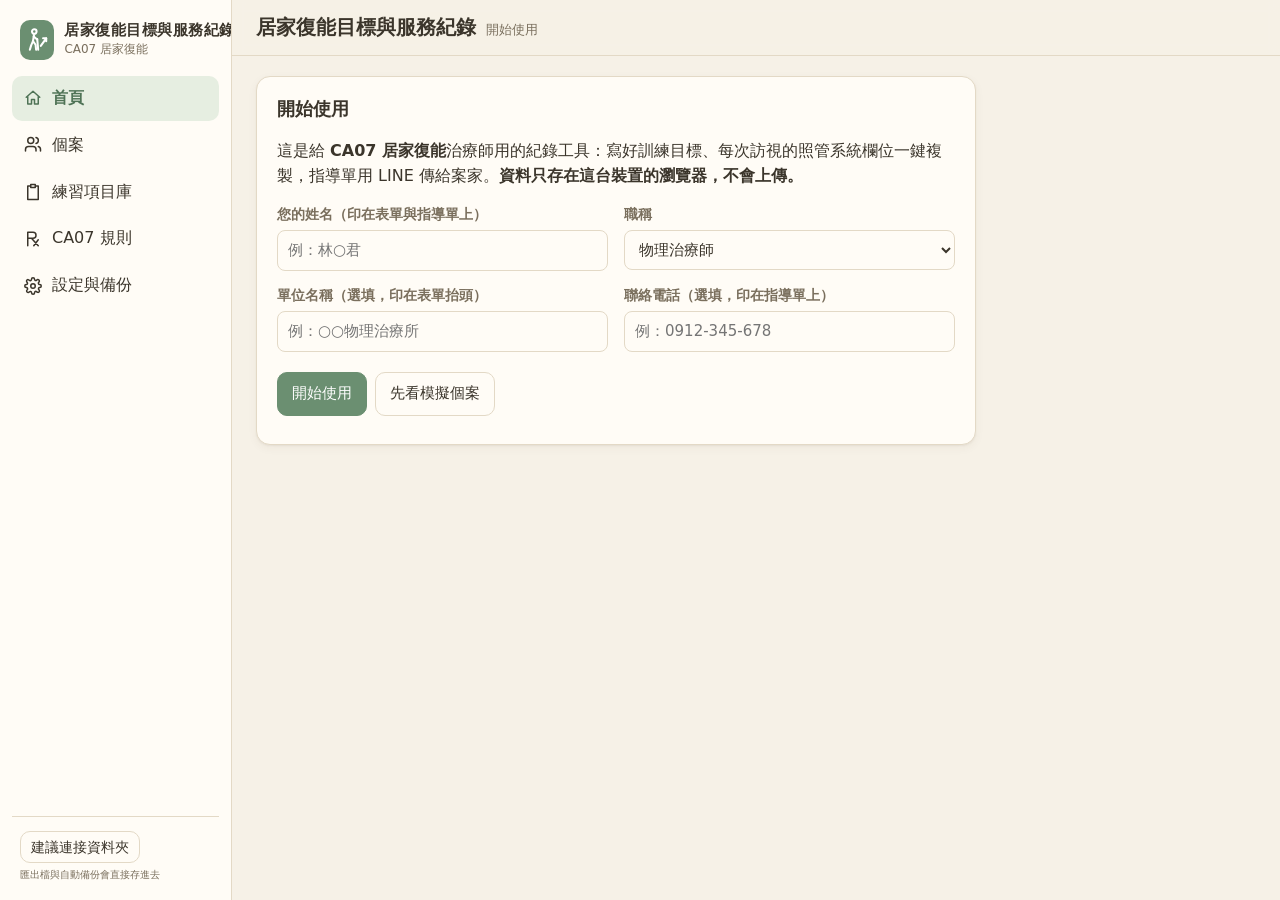
==== commit ac19f843: "居家版改為 CA07 治療師工具：依衛福部操作指引與紀錄表-1（114/9/1）設計 5 大要素訓練目標、每次訪視照管系統五欄一鍵複製、圖文居家指導 LINE 連結與案家回填、結案／延案提醒與期限、官" ====
--- a/index.html
+++ b/index.html
@@ -4,8 +4,8 @@
 <meta charset="utf-8">
 <meta name="viewport" content="width=device-width, initial-scale=1, viewport-fit=cover">
 <meta name="theme-color" content="#f6f1e7">
-<title>居家復能計畫與練習紀錄</title>
-<meta name="description" content="居家復能用：治療師評估與開立計畫，家屬、居家服務員用手機每天陪練勾選，紀錄可用 LINE 傳回。">
+<title>居家復能目標與服務紀錄</title>
+<meta name="description" content="CA07 居家復能治療師用：依衛福部操作指引寫好 5 大要素訓練目標，每次訪視的照管系統欄位一鍵複製，圖文居家指導用 LINE 傳給案家並回填次數。資料只存在本機。">
 <link rel="icon" href="data:image/svg+xml,%3Csvg%20xmlns%3D%22http%3A//www.w3.org/2000/svg%22%20viewBox%3D%220%200%2032%2032%22%3E%3Crect%20width%3D%2232%22%20height%3D%2232%22%20rx%3D%227%22%20fill%3D%22%236b8f71%22/%3E%3Cg%20transform%3D%22translate%284%204%29%22%20fill%3D%22none%22%20stroke%3D%22%23fff%22%20stroke-width%3D%222.1%22%20stroke-linecap%3D%22round%22%20stroke-linejoin%3D%22round%22%3E%3Ccircle%20cx%3D%229.5%22%20cy%3D%224.2%22%20r%3D%222.1%22/%3E%3Cpath%20d%3D%22M9.2%207.4L8.3%2013M8.3%2013l-1.7%204-1.2%204M8.3%2013l2.4%203.4.5%204.6M9%208.9l3.2%202.6M12.2%2011.2l.9%209.8M15.5%2017.5l5-7M17.6%2010.3h2.9v2.9%22/%3E%3C/g%3E%3C/svg%3E">
 <style>
 :root{
@@ -543,6 +543,93 @@
 
 .edit-layout.no-side{grid-template-columns:1fr}.edit-layout.no-side .edit-side{display:none}
 
+/* ================= CA07 居家復能（新版） ================= */
+.saved{font-size:13px;color:var(--ok);opacity:0;transition:opacity .3s}.saved.on{opacity:1}
+.todo .dot.red{background:var(--err)}.todo .dot.amber{background:var(--warn)}
+.todo .tt small{color:var(--muted)}
+.mini-bar.wide{width:100%;max-width:260px;display:block;margin:6px 0 0}
+.chips{display:flex;flex-wrap:wrap;gap:4px;margin-top:6px}
+.chip-b{border:1px dashed var(--line);background:var(--surface);color:var(--pri-d);border-radius:999px;padding:3px 10px;font:inherit;font-size:13px;cursor:pointer;line-height:1.5;text-align:left}
+.chip-b:hover{border-style:solid;border-color:var(--pri);background:var(--pri-l)}
+.pills.wrap{gap:6px 6px}
+.btn-row.end{justify-content:flex-end}
+.case-head{display:flex;gap:12px;justify-content:space-between;align-items:flex-start;flex-wrap:wrap;background:var(--surface);border:1px solid var(--line);border-radius:var(--radius);padding:12px 16px;margin-bottom:10px}
+.case-head small{display:block;color:var(--muted);font-size:14px;margin-top:2px}.case-head .btn-row{margin:0}
+.tips{display:flex;flex-direction:column;gap:6px;margin-bottom:12px}
+.tip{display:flex;gap:8px;align-items:center;text-decoration:none;color:var(--text);padding:8px 12px;border-radius:10px;font-size:14.5px}
+.tip.amber{background:var(--warn-l)}.tip.red{background:var(--err-l)}.tip:hover{filter:brightness(.97)}
+.tip.red .ic{color:var(--err)}.tip.amber .ic{color:var(--warn)}
+.notice-card{background:var(--pri-l);border-color:transparent;font-size:15px}.notice-card b{color:var(--pri-d)}
+.ok-card{background:var(--ok-l);border-color:transparent}
+.rules summary{list-style:none;cursor:pointer}.rules summary::-webkit-details-marker{display:none}.rules summary h2::after{content:'＋';float:right;color:var(--muted)}.rules[open] summary h2::after{content:'－'}
+.rule-grid{display:grid;grid-template-columns:repeat(3,1fr);gap:12px}.rule-grid div{background:var(--surface2);border-radius:12px;padding:12px 14px}
+.rule-grid b{color:var(--pri-d)}.rule-grid p{margin:4px 0 0;font-size:14.5px}
+.src li{margin:6px 0;font-size:14.5px}
+details.card > summary{cursor:pointer}details.card > summary h2{display:inline}
+/* 目標卡 */
+.goal-c{border-left:5px solid var(--pri)}
+.gc-top{display:flex;align-items:center;gap:6px;margin-bottom:6px}.gc-top h2{margin:0;display:flex;gap:10px;align-items:center}
+.gnum{background:var(--pri);color:#fff;border-radius:8px;padding:2px 10px;font-size:14px}
+.goal-c .goal-preview{display:block;font-size:16px;margin:12px 0 6px}
+.gp-t{font-weight:600;color:var(--text);line-height:1.6}
+.gp-is{margin:6px 0 0;padding-left:20px;color:var(--warn);font-size:14px}.gp-ok{color:var(--ok);font-size:14px;margin-top:4px}
+.hint.ex{background:var(--surface2);border-radius:8px;padding:6px 10px}
+/* 訪視紀錄 */
+.visit-layout{display:grid;grid-template-columns:minmax(0,1fr) 360px;gap:16px;align-items:start}
+.visit-side{position:sticky;top:70px}
+.sys h2{margin-bottom:6px}
+.sysf{padding:10px 0;border-top:1px dashed var(--line)}.sysf:first-child{border-top:0;padding-top:0}
+.sysf-h{display:flex;align-items:center;justify-content:space-between;gap:8px;margin-bottom:4px}
+.sysbox{white-space:pre-wrap;word-break:break-word;font:inherit;font-size:14px;background:var(--surface2);border-radius:8px;padding:8px 10px;margin:0;max-height:220px;overflow:auto}
+.copy-row{display:flex;align-items:center;gap:8px;margin-top:6px;flex-wrap:wrap}
+.btn.copy{background:var(--pri-l);border-color:transparent;color:var(--pri-d);font-weight:600}
+.row2{display:flex;align-items:center;gap:6px}.row2 .inp{flex:1}
+.vg{padding:10px 0;border-top:1px dashed var(--line)}.vg:first-of-type{border-top:0}
+.vg-h b{display:block}.vg-h small{color:var(--muted);display:block;margin-bottom:6px}
+.vg .inp{margin-top:6px}
+.ach-pills .pill input:checked+span{background:var(--pri)}
+.ach{display:inline-block;font-size:12.5px;padding:1px 8px;border-radius:999px;background:var(--surface2);white-space:nowrap}
+.ach.ok{background:var(--ok-l);color:var(--ok)}.ach.mid{background:var(--warn-l);color:var(--warn)}.ach.no{background:var(--err-l);color:var(--err)}
+.tbl td.c,.tbl th.c{text-align:center}
+.tabs.t6 a{padding:10px 12px}
+/* 居家指導 */
+.gd{display:grid;grid-template-columns:140px 1fr;gap:14px;padding:14px 0;border-top:1px solid var(--line)}.gd:first-of-type{border-top:0}
+.gd-img img{width:140px;aspect-ratio:16/10;object-fit:cover;border-radius:10px}.gd-img .noimg-l{width:140px;aspect-ratio:16/10;display:grid;place-items:center;background:var(--surface2);border-radius:10px;color:var(--muted)}
+.gd-h{display:flex;align-items:center;gap:6px;margin-bottom:6px}.gd-h b{font-size:17px}
+.sug-row{display:flex;gap:8px;overflow-x:auto;padding-bottom:4px}
+.sug{flex:none;width:130px;border:1px solid var(--line);background:var(--surface);border-radius:12px;padding:6px;cursor:pointer;font:inherit;font-size:13px;text-align:left;display:flex;flex-direction:column;gap:4px}
+.sug img{width:100%;aspect-ratio:16/10;object-fit:cover;border-radius:8px}.sug:hover{border-color:var(--pri)}
+/* 案家頁 */
+.sh-msg{background:var(--warn-l);border-radius:14px;padding:12px 16px;font-size:17px}
+.sh-goal summary{cursor:pointer}
+.sh-it2{display:grid;grid-template-columns:110px 1fr;grid-template-areas:"img tx" "cnt cnt";gap:10px 12px;background:var(--surface);border:2px solid var(--line);border-radius:16px;padding:12px}
+.sh-it2>img{grid-area:img;width:110px;aspect-ratio:16/10;object-fit:cover;border-radius:10px}
+.sh-it2 .sh-tx{grid-area:tx}.sh-it2:not(:has(img)) .sh-tx{grid-column:1/-1}
+.sh-it2.s-ok{border-color:var(--ok);background:var(--ok-l)}
+.sh-cnt{grid-area:cnt;display:grid;grid-template-columns:64px 1fr 1.6fr;gap:8px;align-items:center}
+.sh-cnt button{height:54px;border-radius:14px;border:2px solid var(--line);background:var(--surface);font:inherit;font-size:22px;font-weight:700;cursor:pointer;color:var(--text)}
+.sh-cnt button.plus{background:var(--pri);border-color:var(--pri);color:#fff}.sh-cnt button:disabled{opacity:.4}
+.sh-cnt span{text-align:center}.sh-cnt span b{font-size:28px;color:var(--pri-d)}.sh-cnt span small{margin-left:3px;color:var(--muted)}
+.sh-tx details summary{font-size:14px;color:var(--pri-d);cursor:pointer}
+@media (max-width:1100px){.visit-layout{grid-template-columns:1fr}.visit-side{position:static}.rule-grid{grid-template-columns:1fr 1fr}}
+@media (max-width:760px){
+  .tabs.t6{grid-template-columns:repeat(3,1fr)}.tabs.t6 a{font-size:14px;padding:9px 2px}
+  .rule-grid{grid-template-columns:1fr}
+  .gd{grid-template-columns:1fr}.gd-img img,.gd-img .noimg-l{width:100%}
+  .case-head{padding:10px 12px}
+  .gc-top h2{font-size:17px}
+}
+.flow5{flex-wrap:wrap;row-gap:10px}
+.pill,.chk{position:relative}
+.goal-c .pills.cats{flex-wrap:wrap!important;overflow:visible!important}
+.sys-jump{display:none}
+@media (max-width:1100px){.sys-jump{display:inline-flex;position:fixed;right:14px;bottom:84px;z-index:30;box-shadow:0 4px 14px rgba(0,0,0,.18);border-radius:999px}}
+@media (min-width:761px) and (max-width:1100px){.sys-jump{bottom:20px}}
+@media print{.d-t.kv1 th{width:24%;white-space:normal}}
+.d-t.kv1 th{width:24%;white-space:normal}
+@media print{html,body{background:#fff!important}}
+.todo .tt .dot{display:inline-block;margin-right:6px;vertical-align:middle}
+
 </style>
 </head>
 <body>
@@ -740,10 +827,10 @@
   ['休閒', '靜態休閒（閱讀、手作、看電視）、動態休閒（散步、運動、旅遊）、社交（拜訪親友、宗教活動、聚會）', ['去公園散步', '去廟裡拜拜／上教會', '和朋友聊天、打麻將', '種花種菜', '唱歌', '寫書法、畫畫', '和家人出去旅遊']],
 ];
 const COPM_KW = [
-  [/廁|尿|便/, ['toilet-transfer', 'adl_toilet']], [/洗澡|沐浴|洗頭/, ['shower-step-entry']], [/穿|衣服|鞋|襪|鈕/, ['adl_dress', 'button-board']],
+  [/廁|尿|便/, ['toilet-transfer', 'adl_toilet']], [/洗澡|沐浴|洗頭/, ['shower-chair-transfer', 'shower-step-entry']], [/穿|衣服|鞋|襪|鈕/, ['adl_dress', 'button-board', 'shoe-donning']],
   [/吃|飯|進食|筷|湯匙/, ['adl_feed', 'spoon-scoop']], [/起床|翻身|坐起|床上/, ['bed-rolling', 'supine-to-sit']],
-  [/走|散步|市場|出門|公園|逛|旅遊|搭車/, ['forward-walking-line', 'walking-program', 'sit-to-stand']], [/樓梯|上樓|爬/, ['step-up', 'stair-descent-practice']],
-  [/煮|菜|廚|料理/, ['kitchen-task-sequence', 'counter-reaching-standing']], [/洗衣|晾|摺|掃|整理|家務/, ['cloth-folding', 'laundry-basket-lift']],
+  [/走|散步|市場|出門|公園|逛|旅遊|搭車/, ['forward-walking-line', 'walking-program', 'sit-to-stand', 'outdoor-walk']], [/樓梯|上樓|爬/, ['stairs-handrail', 'step-up']],
+  [/煮|菜|廚|料理/, ['kitchen-task-sequence', 'counter-reaching-standing']], [/洗衣|晾|摺|掃|整理|家務/, ['cloth-folding', 'laundry-basket-lift', 'sweeping']], [/電話|手機|聯絡/, ['phone-dial']], [/錢|買|購物|市場/, ['money-change']], [/記|忘|日期|吃藥/, ['calendar-memo']], [/嗆|吞/, ['swallow-chin-tuck', 'oral_exercise']],
   [/拜拜|廟|教會|朋友|麻將|聚會|聊天/, [], ['社交團體']], [/唱歌|音樂/, [], ['音樂團體']], [/書法|畫|手工|編織/, ['peg-transfer', 'grip-towel'], ['藝術團體', '手工藝團體']], [/種|園藝|花/, ['grip-towel'], ['園藝團體']],
 ];
 const copmRows = a => (a?.copm || []).filter(x => x.activity && String(x.activity).trim());
@@ -753,7 +840,8 @@
 const SEATED_ALT = { 'single-leg-stance-supported':'seated-lateral-weight-shift', 'tandem-stance':'seated-forward-reach', 'standing-weight-shift':'seated-lateral-weight-shift',
   'forward-walking-line':'wc_propel', 'walking-program':'seated-arm-swing', 'heel-raise':'seated-heel-raise', 'hip-abduction-standing':'seated-band-abduction',
   'step-up':'long-arc-quad', 'stair-descent-practice':'seated-ball-squeeze', 'shower-step-entry':null, 'adl_walkmeal':'wc_propel',
-  'kitchen-task-sequence':'seated-forward-reach', 'counter-reaching-standing':'seated-cross-body-reach', 'laundry-basket-lift':'cloth-folding' };
+  'kitchen-task-sequence':'seated-forward-reach', 'counter-reaching-standing':'seated-cross-body-reach', 'laundry-basket-lift':'cloth-folding',
+  'sit-to-stand':'wc-armrest-sit-to-stand', 'mini-squat':'wc-armrest-sit-to-stand', 'table-deep-squat':'wc-armrest-sit-to-stand', 'stairs-handrail':'long-arc-quad', 'sweeping':'cloth-folding', 'outdoor-walk':'wc_propel' };
 function isWheelchairLevel(client, a){ const b = a?.adl || {}, lo = k => b[k] !== '' && b[k] != null && +b[k] <= 5; return /輪椅/.test(client?.aids || '') || lo('mobility') || lo('transfer'); }
 
 /* ---------- 評估結果 → 問題、建議介入、輔具、團體 ---------- */
@@ -761,29 +849,29 @@
 function suggestFromAssessment(a, client){
   const out=[]; if(!a) return out;
   const wc=isWheelchairLevel(client,a);
-  const add=(code,text,ex,dev,grp,ref)=>{ if(out.find(o=>o.code===code)) return; ex=[...new Set((ex||[]).map(e=>wc&&e in SEATED_ALT?SEATED_ALT[e]:e).filter(Boolean))]; if(wc&&code==='transfer') ex.push('wc_brake'); out.push({code,text,ex,dev:dev||[],grp:grp||[],referral:ref||''}); };
+  const add=(code,text,ex,dev,grp,ref)=>{ if(out.find(o=>o.code===code)) return; ex=[...new Set((ex||[]).map(e=>wc&&e in SEATED_ALT?SEATED_ALT[e]:e).filter(Boolean))]; if(wc&&code==='transfer') ex.push('wc_brake'); if(wc&&code==='mobility') ex.push('wc-pushup-relief','wc-side-lean-relief'); /* 坐輪椅：加上減壓練習 */ out.push({code,text,ex,dev:dev||[],grp:grp||[],referral:ref||''}); };
   copmRows(a).slice().sort((x,y)=>(+y.imp||0)-(+x.imp||0)).forEach((c,ix)=>{ const ex=[],grp=[]; COPM_KW.forEach(([re,e,g])=>{ if(re.test(c.activity)){ ex.push(...e); grp.push(...(g||[])); } });
     add('copm'+ix,'最想做到：'+c.activity+(c.perf!==''&&c.perf!=null?`（目前表現 ${c.perf}/10）`:''),[...new Set(ex)],[],[...new Set(grp)]); });
   const b=a.adl||{}, has=k=>b[k]!==''&&b[k]!=null;
   if(has('transfer')&&+b.transfer<15) add('transfer','移位能力受限（巴氏移位 '+b.transfer+' 分）',['sit-to-stand','sit-pivot-transfer'],['移位腰帶與人力移位吊帶','移位滑板','床邊扶手與起身拉繩']);
   if(has('mobility')&&+b.mobility<15) add('mobility','平地行走能力受限（巴氏走動 '+b.mobility+' 分）',['forward-walking-line','standing-weight-shift','adl_walkmeal'],+b.mobility<=5?['手動輪椅（一般型）','前輪助行器']:['四腳拐','前輪助行器','四輪助步車'],['運動團體']);
-  if(has('stairs')&&+b.stairs<10) add('stairs','上下樓梯能力受限',['step-up','stair-descent-practice'],['固定式扶手']);
+  if(has('stairs')&&+b.stairs<10) add('stairs','上下樓梯能力受限',['stairs-handrail','step-up','stair-descent-practice'],['固定式扶手']);
   if(has('toilet')&&+b.toilet<10) add('toilet','如廁需協助',['toilet-transfer','adl_toilet'],['馬桶增高器','馬桶扶手架']);
-  if(has('bathing')&&+b.bathing<5) add('bath','洗澡需協助',['shower-step-entry'],['洗澡椅','長柄沐浴刷','防滑措施']);
-  if(has('dressing')&&+b.dressing<10) add('dressing','穿脫衣需協助',['adl_dress','button-board','zipper-practice','sock-aid-practice'],['穿襪輔助器','長柄鞋拔','扣鈕器與拉鍊環','易穿脫衣物']);
+  if(has('bathing')&&+b.bathing<5) add('bath','洗澡需協助',['shower-chair-transfer','shower-step-entry'],['洗澡椅','長柄沐浴刷','防滑措施']);
+  if(has('dressing')&&+b.dressing<10) add('dressing','穿脫衣需協助',['adl_dress','button-board','shoe-donning','zipper-practice','sock-aid-practice'],['穿襪輔助器','長柄鞋拔','扣鈕器與拉鍊環','易穿脫衣物']);
   if(has('feeding')&&+b.feeding<10) add('feeding','進食需協助',['adl_feed','spoon-scoop','cup-to-mouth','oral_exercise'],['加粗握柄餐具','防滑餐墊','斜底碗與護緣盤','缺口杯']);
   if(has('grooming')&&+b.grooming<5) add('grooming','個人衛生需協助',['adl_groom','reaching-cup']);
   if((has('bladder')&&+b.bladder<10)||(has('bowel')&&+b.bowel<10)) add('contin','排泄控制問題',['adl_toiletschedule'],['便盆椅','床上便盆與尿壺'],[],'護理人員評估排泄問題');
   const p=a.phy||{}, ag=client?ageAt(client.birth,a.date):null, v=k=>p[k]!==''&&p[k]!=null;
   if((v('tug')&&+p.tug>=PHY_CUT.tug)||(v('oneLeg')&&+p.oneLeg<PHY_CUT.oneLeg)||(v('tandem')&&+p.tandem<PHY_CUT.tandem)) add('fall','跌倒高風險（TUG／單腳站／前後腳站未達標）',['single-leg-stance-supported','tandem-stance','standing-weight-shift','sit-to-stand'],['防滑措施','感應夜燈與大面板開關','髖部保護褲'],['運動團體']);
   if((v('cs30')&&ag&&+p.cs30<cs30Cut(ag,client.gender))||(v('cs5')&&+p.cs5>=PHY_CUT.cs5)) add('legstr','下肢肌力不足（坐站測試低於同齡常模）',['sit-to-stand','long-arc-quad','heel-raise','hip-abduction-standing'],[],['運動團體']);
-  if(v('grip')&&client&&+p.grip<(client.gender==='男'?PHY_CUT.gripM:PHY_CUT.gripF)) add('grip','握力不足（AWGS 肌少症切點以下）',['grip-towel','pinch-clip','theraband-row'],[],['手工藝團體'],'營養評估（蛋白質攝取）');
+  if(v('grip')&&client&&+p.grip<(client.gender==='男'?PHY_CUT.gripM:PHY_CUT.gripF)) add('grip','握力不足（AWGS 肌少症切點以下）',['grip-towel','towel-wring','jar-key','pinch-clip','seated-chest-press'],[],['手工藝團體'],'營養評估（蛋白質攝取）');
   if(v('gait4')&&+p.gait4>0&&4/(+p.gait4)<PHY_CUT.gait) add('gait','步行速度慢（<1.0 m/s）',['walking-program','forward-walking-line']);
   const i=a.iadl||{}, iz=k=>i[k]!==''&&i[k]!=null&&IADL.find(x=>x.k===k).opts[+i[k]]?.[1]===0;
   if(iz('meds')) add('meds','服藥管理需協助',['iadl_meds']);
   if(iz('cooking')) add('cook','備餐能力下降',['kitchen-task-sequence','counter-reaching-standing']);
-  if(iz('housework')||iz('laundry')) add('house','家務能力下降',['cloth-folding','laundry-basket-lift']);
-  const sp=scoreSPMSQ(a); if(sp&&sp.adj>=3) add('cog','認知功能退化（SPMSQ：'+spmsqLevel(sp.adj)+'）',['cog_ro'],sp.adj>=5?['防走失定位裝置']:[],['認知團體','懷舊團體'], sp.adj>=5&&!client?.dementia?'建議就醫確認失智症診斷':'');
+  if(iz('housework')||iz('laundry')) add('house','家務能力下降',['cloth-folding','laundry-basket-lift','sweeping']);
+  const sp=scoreSPMSQ(a); if(sp&&sp.adj>=3) add('cog','認知功能退化（SPMSQ：'+spmsqLevel(sp.adj)+'）',['cog_ro','calendar-memo','money-change'],sp.adj>=5?['防走失定位裝置']:[],['認知團體','懷舊團體'], sp.adj>=5&&!client?.dementia?'建議就醫確認失智症診斷':'');
   if(a.pain&&+a.pain.nrs>=4) add('pain','疼痛影響活動（NRS '+a.pain.nrs+'）',['seated-posture-reset','upper-trap-stretch'],[],[],'醫師／物理治療師評估疼痛');
   // 居家：環境跌倒風險與照顧資源
   const env=homeEnvProblem(a); if(env&&!out.find(o=>o.code==='env')) out.push(env);
@@ -810,7 +898,7 @@
 /* 復能項目庫：取自「復健復能處方箋開立系統」(mattsue1003.github.io/reablepre) 127 項＋日常生活訓練與輪椅補充項目（補充項目圖片以 ChatGPT 依相同風格生成）
    輔具說明：取自「長照輔具資料庫」(mattsue1003.github.io/long-term-care-assistive-devices-database) */
 const ITEM_CATS = ["肌力訓練", "關節活動", "平衡步態", "核心訓練", "上肢手功能", "呼吸耐力", "神經復能", "伸展放鬆", "日常功能", "其他"];
-const LIBRARY = [{"id": "sit-to-stand", "name": "坐到站訓練", "cat": "肌力訓練", "type": "運動", "tags": ["下肢", "站姿", "ADL"], "how": "由穩固椅子坐姿起身至站立，再慢慢坐回，訓練大腿肌力與轉位能力。", "steps": "雙腳與肩同寬、身體微向前傾，起身時膝蓋朝腳尖方向，避免快速跌坐。", "dose": "8-12 下 × 2-3 組", "caution": "椅子需靠牆固定，必要時家屬在側方保護。", "img": "assets/ex/sit-to-stand.jpg"}, {"id": "heel-raise", "name": "扶桌踮腳", "cat": "肌力訓練", "type": "運動", "tags": ["下肢", "站姿", "居家安全"], "how": "雙手扶穩桌面，雙腳同時踮起腳跟後慢慢放下，訓練小腿肌力與站立控制。", "steps": "保持身體直立，踮腳停留 2 秒，下降時控制速度。", "dose": "10-15 下 × 2 組", "caution": "若有明顯頭暈或足踝疼痛，停止訓練。", "img": "assets/ex/heel-raise.jpg"}, {"id": "seated-march", "name": "坐姿抬膝踏步", "cat": "關節活動", "type": "運動", "tags": ["下肢", "坐姿", "核心"], "how": "坐在椅子前半部，左右腳輪流抬膝，提升髖關節活動度與坐姿穩定。", "steps": "背部挺直，抬膝高度以不代償後仰為原則，左右交替。", "dose": "左右各 10 下 × 2 組", "caution": "椅子需穩固，避免坐太前方造成滑落。", "img": "assets/ex/seated-march.jpg"}, {"id": "wall-slide", "name": "牆面手臂上舉", "cat": "關節活動", "type": "運動", "tags": ["上肢", "肩頸", "站姿"], "how": "面向牆壁，以手指沿牆面慢慢向上爬，維持肩關節活動度。", "steps": "上舉至可忍受範圍停 3 秒，再慢慢放下，避免聳肩代償。", "dose": "8-10 下 × 2 組", "caution": "肩部疼痛超過可忍受範圍時降低高度。", "img": "assets/ex/wall-slide.jpg"}, {"id": "side-step", "name": "扶桌側走", "cat": "平衡步態", "type": "運動", "tags": ["下肢", "站姿", "居家安全"], "how": "雙手扶桌或流理台，向左與向右側向移動，練習髖外展肌力與側向平衡。", "steps": "腳尖朝前，步幅小而穩，避免身體左右晃動過大。", "dose": "左右各 5 趟 × 2 組", "caution": "地面需清空障礙物，穿止滑鞋。", "img": "assets/ex/side-step.jpg"}, {"id": "tandem-stance", "name": "前後腳站立", "cat": "平衡步態", "type": "運動", "tags": ["下肢", "站姿", "居家安全"], "how": "在桌邊將雙腳前後排列站立，訓練窄底支撐下的靜態平衡。", "steps": "先扶桌站穩，再嘗試減少手部支撐，每次維持安全範圍內的秒數。", "dose": "每側 20-30 秒 × 2-3 回", "caution": "需有穩固支撐物，不建議獨自閉眼練習。", "img": "assets/ex/tandem-stance.jpg"}, {"id": "reaching-cup", "name": "坐姿取物練習", "cat": "日常功能", "type": "日常生活訓練", "tags": ["上肢", "坐姿", "核心", "ADL"], "how": "坐姿下伸手拿取不同方向的杯子或物品，練習上肢控制與軀幹重心轉移。", "steps": "物品放在可安全碰到的位置，左右與前方各練習，動作慢而穩。", "dose": "每方向 6-8 下 × 2 組", "caution": "避免過度前伸造成椅子翻覆或滑落。", "img": "assets/ex/reaching-cup.jpg"}, {"id": "step-up", "name": "低階踏階", "cat": "平衡步態", "type": "運動", "tags": ["下肢", "站姿", "ADL"], "how": "使用低階踏板或樓梯第一階，練習上下階所需肌力與協調。", "steps": "一腳踏上、另一腳跟上，再依序退回地面，可扶欄杆或桌邊。", "dose": "左右各 6-10 下 × 2 組", "caution": "踏板需防滑且高度不宜過高。", "img": "assets/ex/step-up.jpg"}, {"id": "ankle-pump", "name": "踝泵運動", "cat": "關節活動", "type": "運動", "tags": ["下肢", "臥姿", "坐姿"], "how": "透過腳踝上下活動促進下肢循環，維持踝關節活動度。", "steps": "腳尖向上勾再向下踩，動作連續但不憋氣。", "dose": "20 下 × 2-3 組", "caution": "若小腿劇痛、腫脹或發熱，暫停並回報醫療人員。", "img": "assets/ex/ankle-mobility.jpg"}, {"id": "ankle-circle", "name": "踝關節畫圈", "cat": "關節活動", "type": "運動", "tags": ["下肢", "坐姿", "臥姿"], "how": "以腳踝畫圈，改善踝關節活動與足部控制。", "steps": "順時針與逆時針各畫圈，膝蓋盡量保持穩定。", "dose": "每方向 10 圈 × 2 組", "caution": "動作以舒適範圍為主，避免快速甩動。", "img": "assets/ex/ankle-circle.jpg"}, {"id": "quad-set", "name": "股四頭肌等長收縮", "cat": "肌力訓練", "type": "運動", "tags": ["下肢", "臥姿"], "how": "躺姿或坐姿下將膝窩往床面壓，喚醒大腿前側肌肉。", "steps": "腳尖朝上，膝蓋伸直用力 5 秒後放鬆。", "dose": "10 下 × 2-3 組", "caution": "膝蓋疼痛明顯時降低用力程度。", "img": "assets/ex/supine-leg-raise.jpg"}, {"id": "straight-leg-raise", "name": "直膝抬腿", "cat": "肌力訓練", "type": "運動", "tags": ["下肢", "臥姿", "核心"], "how": "仰躺時膝蓋伸直抬腿，訓練髖屈肌與股四頭肌。", "steps": "一腳彎曲踩床，另一腳伸直抬高約 30 公分後慢慢放下。", "dose": "8-12 下 × 2 組", "caution": "若腰部拱起或疼痛，降低高度或暫停。", "img": "assets/ex/straight-leg-raise.jpg"}, {"id": "short-arc-quad", "name": "短弧膝伸直", "cat": "肌力訓練", "type": "運動", "tags": ["下肢", "臥姿"], "how": "膝下墊毛巾卷，伸直膝蓋訓練大腿前側肌力。", "steps": "小腿抬起至膝蓋伸直，停 2 秒後慢放。", "dose": "10-15 下 × 2 組", "caution": "毛巾高度不宜過高，避免膝部不適。", "img": "assets/ex/short-arc-quad.jpg"}, {"id": "long-arc-quad", "name": "坐姿膝伸直", "cat": "肌力訓練", "type": "運動", "tags": ["下肢", "坐姿"], "how": "坐姿下伸直膝蓋，訓練股四頭肌與膝關節控制。", "steps": "大腿貼椅面，小腿慢慢伸直至可控制範圍，再慢慢放下。", "dose": "10-15 下 × 2 組", "caution": "避免甩腿，膝蓋疼痛時減少角度。", "img": "assets/ex/long-arc-quad.jpg"}, {"id": "hamstring-curl-standing", "name": "站姿屈膝後勾", "cat": "肌力訓練", "type": "運動", "tags": ["下肢", "站姿", "居家安全"], "how": "扶桌站立時將腳跟往臀部方向勾起，訓練大腿後側。", "steps": "身體直立，膝蓋朝下，慢慢彎曲再放下。", "dose": "左右各 10 下 × 2 組", "caution": "需扶穩支撐物，避免身體前傾代償。", "img": "assets/ex/hamstring-curl-standing.jpg"}, {"id": "hip-abduction-standing", "name": "站姿髖外展", "cat": "肌力訓練", "type": "運動", "tags": ["下肢", "站姿", "居家安全"], "how": "扶桌將腿向側邊打開，訓練臀中肌與側向穩定。", "steps": "腳尖朝前，腿向外抬起小角度後慢慢回來。", "dose": "左右各 10 下 × 2 組", "caution": "身體不要側彎，站立腳需穩。", "img": "assets/ex/hip-abduction-standing.jpg"}, {"id": "hip-extension-standing", "name": "站姿髖後伸", "cat": "肌力訓練", "type": "運動", "tags": ["下肢", "站姿"], "how": "扶桌將腿向後伸，訓練臀大肌與站立控制。", "steps": "膝蓋保持微伸直，腿向後小幅抬起，不拱腰。", "dose": "左右各 10 下 × 2 組", "caution": "腰痛者減少幅度。", "img": "assets/ex/hip-extension-standing.jpg"}, {"id": "mini-squat", "name": "扶桌半蹲", "cat": "肌力訓練", "type": "運動", "tags": ["下肢", "站姿", "居家安全"], "how": "扶穩桌面做小角度蹲下再站起，訓練下肢肌力。", "steps": "膝蓋朝腳尖方向，臀部微向後坐，蹲到可控制範圍。", "dose": "8-12 下 × 2 組", "caution": "避免膝蓋內夾或蹲太深。", "img": "assets/ex/mini-squat.jpg"}, {"id": "bridge", "name": "橋式運動", "cat": "肌力訓練", "type": "運動", "tags": ["核心", "下肢", "臥姿"], "how": "仰躺屈膝抬起臀部，訓練臀肌與核心穩定。", "steps": "腹部微收，臀部抬起至身體成一直線，停 2 秒慢放。", "dose": "8-12 下 × 2 組", "caution": "若腰痛或抽筋，降低高度或暫停。", "img": "assets/ex/bridge-exercise.jpg"}, {"id": "clamshell", "name": "側躺蚌殼", "cat": "肌力訓練", "type": "運動", "tags": ["下肢", "臥姿"], "how": "側躺屈膝，將上方膝蓋打開，訓練髖外旋與臀中肌。", "steps": "骨盆保持穩定，腳跟相碰，膝蓋慢開慢合。", "dose": "左右各 10-15 下 × 2 組", "caution": "避免身體往後翻。", "img": "assets/ex/clamshell.jpg"}, {"id": "side-lying-leg-raise", "name": "側躺抬腿", "cat": "肌力訓練", "type": "運動", "tags": ["下肢", "臥姿"], "how": "側躺將上方腿抬起，訓練臀中肌與髖部穩定。", "steps": "腳尖朝前或微向下，腿抬至可控制高度後慢放。", "dose": "左右各 10 下 × 2 組", "caution": "腰部不適時降低高度。", "img": "assets/ex/side-lying-leg-raise.jpg"}, {"id": "prone-hip-extension", "name": "俯臥髖後伸", "cat": "肌力訓練", "type": "運動", "tags": ["下肢", "臥姿"], "how": "俯臥抬起單側大腿，訓練臀肌與髖伸直能力。", "steps": "膝蓋可微彎，腿離床小幅度即可，不用力拱腰。", "dose": "左右各 8-10 下 × 2 組", "caution": "腰椎不適者需治療師確認後執行。", "img": "assets/ex/prone-hip-extension.jpg"}, {"id": "toe-raise", "name": "扶桌抬腳尖", "cat": "肌力訓練", "type": "運動", "tags": ["下肢", "站姿", "居家安全"], "how": "扶桌站立抬起腳尖，訓練脛前肌與步態清腳能力。", "steps": "腳跟留在地面，腳尖向上抬，再慢慢放下。", "dose": "10-15 下 × 2 組", "caution": "站立不穩者可改坐姿。", "img": "assets/ex/toe-raise.jpg"}, {"id": "seated-heel-raise", "name": "坐姿踮腳", "cat": "肌力訓練", "type": "運動", "tags": ["下肢", "坐姿"], "how": "坐姿下抬起腳跟，訓練小腿肌群與足踝控制。", "steps": "腳掌前端留在地面，腳跟抬高後慢放。", "dose": "15-20 下 × 2 組", "caution": "足底疼痛時減少次數。", "img": "assets/ex/seated-heel-raise.jpg"}, {"id": "seated-toe-raise", "name": "坐姿抬腳尖", "cat": "肌力訓練", "type": "運動", "tags": ["下肢", "坐姿"], "how": "坐姿下腳跟著地抬腳尖，訓練足踝背屈。", "steps": "腳尖抬起停 1 秒，再慢慢放下。", "dose": "15-20 下 × 2 組", "caution": "避免膝蓋跟著晃動。", "img": "assets/ex/seated-toe-raise.jpg"}, {"id": "calf-stretch-wall", "name": "靠牆小腿伸展", "cat": "伸展放鬆", "type": "運動", "tags": ["下肢", "站姿"], "how": "利用牆面伸展小腿後側，改善踝背屈與步態。", "steps": "前腳彎、後腳伸直，後腳跟貼地，身體向牆移動。", "dose": "20-30 秒 × 2-3 回", "caution": "避免彈震，足踝疼痛時縮短時間。", "img": "assets/ex/calf-stretch-wall.jpg"}, {"id": "hamstring-stretch-seated", "name": "坐姿腿後肌伸展", "cat": "伸展放鬆", "type": "運動", "tags": ["下肢", "坐姿"], "how": "坐姿伸直一腳，身體微前傾伸展大腿後側。", "steps": "背部保持延伸，從髖部前傾到有拉伸感即可。", "dose": "20-30 秒 × 2-3 回", "caution": "避免含胸硬拉或造成坐骨神經痛。", "img": "assets/ex/hamstring-stretch-seated.jpg"}, {"id": "hip-flexor-stretch", "name": "髖屈肌伸展", "cat": "伸展放鬆", "type": "運動", "tags": ["下肢", "站姿"], "how": "站姿或弓箭步伸展髖前側，改善步幅與站姿。", "steps": "骨盆微後傾，後腳髖部向前送到有拉伸感。", "dose": "20 秒 × 2 回", "caution": "需扶穩支撐物，避免腰椎過伸。", "img": "assets/ex/hip-flexor-stretch.jpg"}, {"id": "piriformis-stretch", "name": "梨狀肌伸展", "cat": "伸展放鬆", "type": "運動", "tags": ["下肢", "臥姿", "坐姿"], "how": "伸展臀部深層肌群，協助髖部活動與坐姿舒適。", "steps": "將腳踝跨到對側膝上，身體微前傾或抱腿靠近。", "dose": "20-30 秒 × 2 回", "caution": "髖關節置換或疼痛者需先確認限制。", "img": "assets/ex/piriformis-stretch.jpg"}, {"id": "trunk-rotation-supine", "name": "仰躺軀幹旋轉", "cat": "關節活動", "type": "運動", "tags": ["核心", "臥姿", "腰背"], "how": "仰躺屈膝左右倒腿，活動腰椎與軀幹旋轉。", "steps": "雙膝併攏慢慢倒向一側，再回中間換邊。", "dose": "左右各 8-10 下 × 2 組", "caution": "動作應溫和，避免疼痛端點硬推。", "img": "assets/ex/trunk-rotation-supine.jpg"}, {"id": "pelvic-tilt", "name": "骨盆前後傾", "cat": "核心訓練", "type": "運動", "tags": ["核心", "臥姿", "腰背"], "how": "練習骨盆控制與腹部啟動，常用於腰背復健。", "steps": "仰躺屈膝，輕壓腰部貼床再放鬆，配合自然呼吸。", "dose": "10-15 下 × 2 組", "caution": "避免憋氣或用力過猛。", "img": "assets/ex/pelvic-tilt.jpg"}, {"id": "dead-bug-arms", "name": "死蟲式手腳預備", "cat": "核心訓練", "type": "運動", "tags": ["核心", "臥姿", "神經"], "how": "仰躺抬起手腳做小範圍交替，訓練核心與協調。", "steps": "腹部微收，單手或單腳慢慢移動，腰部維持穩定。", "dose": "左右各 6-8 下 × 2 組", "caution": "腰部離床或疼痛時降低難度。", "img": "assets/ex/dead-bug-arms.jpg"}, {"id": "seated-trunk-flexion", "name": "坐姿軀幹前彎回正", "cat": "核心訓練", "type": "運動", "tags": ["核心", "坐姿", "ADL"], "how": "坐姿練習身體前彎與回正，提升轉位前的重心控制。", "steps": "雙腳踩穩，身體微向前再回到挺直坐姿。", "dose": "8-12 下 × 2 組", "caution": "避免頭暈，必要時有人在旁保護。", "img": "assets/ex/seated-trunk-flexion.jpg"}, {"id": "seated-lateral-weight-shift", "name": "坐姿左右重心轉移", "cat": "核心訓練", "type": "運動", "tags": ["核心", "坐姿", "神經"], "how": "坐姿左右移動重心，訓練軀幹控制與坐姿平衡。", "steps": "雙腳踩地，身體慢慢往左右移動後回中線。", "dose": "左右各 10 下 × 2 組", "caution": "避免移動過大造成滑落。", "img": "assets/ex/seated-lateral-weight-shift.jpg"}, {"id": "seated-forward-reach", "name": "坐姿前方伸手", "cat": "日常功能", "type": "日常生活訓練", "tags": ["上肢", "坐姿", "核心", "ADL"], "how": "坐姿向前伸手碰觸目標物，練習前方取物與軀幹控制。", "steps": "目標放在安全距離，伸手碰到後回正。", "dose": "8-10 下 × 2 組", "caution": "椅子需穩固，避免過度前伸。", "img": "assets/ex/seated-forward-reach.jpg"}, {"id": "seated-cross-body-reach", "name": "坐姿跨中線取物", "cat": "日常功能", "type": "日常生活訓練", "tags": ["上肢", "坐姿", "核心", "神經"], "how": "伸手跨過身體中線取物，練習軀幹旋轉與注意力。", "steps": "物品放在對側安全距離，伸手拿取後放回。", "dose": "左右各 6-8 下 × 2 組", "caution": "肩痛或失衡時縮短距離。", "img": "assets/ex/seated-cross-body-reach.jpg"}, {"id": "standing-weight-shift", "name": "站姿左右重心轉移", "cat": "平衡步態", "type": "運動", "tags": ["下肢", "站姿", "居家安全"], "how": "扶桌站立，左右移動重心，訓練站立承重與平衡。", "steps": "雙腳與肩同寬，重心慢移到一腳再回中線。", "dose": "左右各 10 下 × 2 組", "caution": "需扶穩，避免膝蓋鎖死。", "img": "assets/ex/standing-weight-shift.jpg"}, {"id": "standing-forward-back-shift", "name": "站姿前後重心轉移", "cat": "平衡步態", "type": "運動", "tags": ["下肢", "站姿", "居家安全"], "how": "在安全支撐旁練習前後移動重心，改善姿勢控制。", "steps": "腳掌保持貼地，身體像整體一樣前後微移。", "dose": "10-15 下 × 2 組", "caution": "避免腳跟或腳尖離地過多。", "img": "assets/ex/standing-forward-back-shift.jpg"}, {"id": "single-leg-stance-supported", "name": "扶桌單腳站", "cat": "平衡步態", "type": "運動", "tags": ["下肢", "站姿", "居家安全"], "how": "扶桌抬起一腳短暫站立，訓練單腳承重和平衡。", "steps": "先雙手扶穩，再抬腳 3-10 秒，左右交替。", "dose": "每側 5-8 回 × 2 組", "caution": "不建議無支撐獨自練習。", "img": "assets/ex/single-leg-stance-supported.jpg"}, {"id": "marching-standing", "name": "扶桌原地踏步", "cat": "平衡步態", "type": "運動", "tags": ["下肢", "站姿", "居家安全"], "how": "扶桌原地交替抬膝，練習步態節奏與單腳承重。", "steps": "抬膝高度以穩定為主，左右交替慢速進行。", "dose": "左右各 10 下 × 2 組", "caution": "頭暈或不穩時立即坐下休息。", "img": "assets/ex/marching-standing.jpg"}, {"id": "backward-walking-supported", "name": "扶桌後退走", "cat": "平衡步態", "type": "運動", "tags": ["步態", "下肢", "居家安全"], "how": "沿桌邊小步後退，訓練後向步態與空間控制。", "steps": "手扶穩，腳尖先找地，小步慢退。", "dose": "3-5 趟 × 2 組", "caution": "確保後方無障礙物。", "img": "assets/ex/backward-walking-supported.jpg"}, {"id": "forward-walking-line", "name": "直線步行", "cat": "平衡步態", "type": "運動", "tags": ["步態", "下肢", "站姿"], "how": "沿地面直線慢走，訓練步態對稱與方向控制。", "steps": "眼睛看前方，步伐穩定，必要時靠近牆面。", "dose": "5-10 公尺 × 2-3 趟", "caution": "跌倒風險高者需陪同。", "img": "assets/ex/forward-walking-line.jpg"}, {"id": "tandem-walk-supported", "name": "扶牆前後腳走", "cat": "平衡步態", "type": "運動", "tags": ["步態", "下肢", "居家安全"], "how": "沿牆或扶手做前後腳步行，提升動態平衡。", "steps": "一腳腳跟接近另一腳腳尖，小步慢行。", "dose": "3-5 公尺 × 2 趟", "caution": "需有扶手或家屬保護。", "img": "assets/ex/tandem-walk-supported.jpg"}, {"id": "turning-practice", "name": "原地轉身練習", "cat": "平衡步態", "type": "運動", "tags": ["步態", "站姿", "居家安全"], "how": "練習分段轉身，降低轉彎時跌倒風險。", "steps": "用多個小步慢慢轉向，不交叉腳，不急轉。", "dose": "左右各 3-5 次 × 2 組", "caution": "地面需清空，避免頭暈。", "img": "assets/ex/turning-practice.jpg"}, {"id": "sit-pivot-transfer", "name": "坐姿移位轉位", "cat": "日常功能", "type": "日常生活訓練", "tags": ["ADL", "坐姿", "核心"], "how": "在椅面上練習臀部小幅挪動，準備床椅轉位。", "steps": "雙腳踩穩，身體前傾，臀部向左或右小幅移動。", "dose": "左右各 5 次 × 2 組", "caution": "椅子需固定，必要時治療師指導。", "img": "assets/ex/sit-pivot-transfer.jpg"}, {"id": "bed-rolling", "name": "床上翻身訓練", "cat": "日常功能", "type": "日常生活訓練", "tags": ["ADL", "臥姿", "核心"], "how": "練習在床上由仰躺翻向側躺，提升床上活動能力。", "steps": "彎膝、手帶動身體轉向，分段完成翻身。", "dose": "左右各 5 次 × 2 組", "caution": "床邊需安全，避免翻落。", "img": "assets/ex/bed-rolling.jpg"}, {"id": "supine-to-sit", "name": "躺到坐起訓練", "cat": "日常功能", "type": "日常生活訓練", "tags": ["ADL", "核心", "臥姿"], "how": "練習由躺姿轉為坐姿，提升起床獨立性。", "steps": "先側躺，雙腳移到床邊，以手推床坐起。", "dose": "5-8 次 × 2 組", "caution": "避免直接仰臥硬坐造成腰痛。", "img": "assets/ex/supine-to-sit.jpg"}, {"id": "chair-push-up", "name": "椅上撐起減壓", "cat": "肌力訓練", "type": "運動", "tags": ["上肢", "坐姿", "ADL"], "how": "坐在有扶手椅上用手撐起臀部，訓練上肢與減壓能力。", "steps": "手握扶手，肩膀下壓，臀部微離椅面後慢放。", "dose": "5-8 下 × 2 組", "caution": "椅子需穩固，有肩痛者避免。", "img": "assets/ex/chair-push-up.jpg"}, {"id": "scapular-squeeze", "name": "肩胛後收", "cat": "肌力訓練", "type": "運動", "tags": ["上肢", "肩頸", "坐姿"], "how": "坐姿或站姿將肩胛骨往後夾，改善姿勢與肩帶控制。", "steps": "肩膀放鬆不聳肩，肩胛向後下方收 3 秒。", "dose": "10-15 下 × 2 組", "caution": "避免憋氣或過度挺胸。", "img": "assets/ex/scapular-squeeze.jpg"}, {"id": "shoulder-pendulum", "name": "肩關節鐘擺", "cat": "關節活動", "type": "運動", "tags": ["上肢", "肩頸", "站姿"], "how": "身體微前傾讓手臂自然擺動，常用於肩部放鬆。", "steps": "扶桌支撐，手臂放鬆做前後、左右或小圈擺動。", "dose": "30 秒 × 2-3 回", "caution": "急性疼痛或術後限制需依醫囑。", "img": "assets/ex/shoulder-pendulum.jpg"}, {"id": "shoulder-flexion-cane", "name": "棍棒輔助肩屈曲", "cat": "關節活動", "type": "運動", "tags": ["上肢", "肩頸", "臥姿"], "how": "用健側帶動患側手臂上舉，維持肩屈曲活動。", "steps": "雙手握棍，慢慢往頭上方向帶到可忍受範圍。", "dose": "8-10 下 × 2 組", "caution": "避免疼痛硬推或聳肩。", "img": "assets/ex/shoulder-flexion-cane.jpg"}, {"id": "shoulder-external-rotation-cane", "name": "棍棒肩外旋", "cat": "關節活動", "type": "運動", "tags": ["上肢", "肩頸", "坐姿"], "how": "手肘靠身體，以棍棒協助肩外旋活動。", "steps": "患側手肘彎 90 度貼身，健側推棍讓前臂向外。", "dose": "8-10 下 × 2 組", "caution": "術後個案需確認外旋角度限制。", "img": "assets/ex/shoulder-external-rotation-cane.jpg"}, {"id": "table-slide-flexion", "name": "桌面滑手前伸", "cat": "關節活動", "type": "運動", "tags": ["上肢", "坐姿", "肩頸"], "how": "坐在桌前讓手在桌面向前滑，增加肩屈曲活動。", "steps": "手放毛巾上，身體微前傾協助手臂滑遠，再回來。", "dose": "10 下 × 2 組", "caution": "肩痛時縮短距離。", "img": "assets/ex/table-slide-flexion.jpg"}, {"id": "table-slide-abduction", "name": "桌面滑手外展", "cat": "關節活動", "type": "運動", "tags": ["上肢", "坐姿", "肩頸"], "how": "手在桌面向側邊滑動，維持肩外展活動。", "steps": "手放毛巾上，慢慢往側邊滑到舒適範圍。", "dose": "8-10 下 × 2 組", "caution": "避免聳肩或身體歪斜代償。", "img": "assets/ex/table-slide-abduction.jpg"}, {"id": "elbow-flex-extension", "name": "手肘彎伸", "cat": "關節活動", "type": "運動", "tags": ["上肢", "坐姿"], "how": "坐姿下手肘彎曲與伸直，維持肘關節活動。", "steps": "手掌向上或中立，慢慢彎手肘再伸直。", "dose": "10-15 下 × 2 組", "caution": "若術後或骨折需依限制角度。", "img": "assets/ex/elbow-flex-extension.jpg"}, {"id": "forearm-pronation-supination", "name": "前臂旋前旋後", "cat": "關節活動", "type": "運動", "tags": ["上肢", "坐姿", "手功能"], "how": "前臂放桌上，手掌向上向下翻轉，維持旋轉活動。", "steps": "手肘彎 90 度貼近身體，慢慢翻掌。", "dose": "左右各 10 下 × 2 組", "caution": "避免手腕代償過多。", "img": "assets/ex/hand-therapy.jpg"}, {"id": "wrist-flex-extension", "name": "手腕彎伸", "cat": "關節活動", "type": "運動", "tags": ["上肢", "坐姿", "手功能"], "how": "前臂支撐在桌上，做手腕彎曲與伸直活動。", "steps": "手腕慢慢往上翹再往下彎，保持前臂穩定。", "dose": "10-15 下 × 2 組", "caution": "腕部疼痛時減少角度。", "img": "assets/ex/wrist-flex-extension.jpg"}, {"id": "wrist-radial-ulnar", "name": "手腕左右偏移", "cat": "關節活動", "type": "運動", "tags": ["上肢", "坐姿", "手功能"], "how": "手腕左右移動，維持橈尺偏活動。", "steps": "手掌朝下放桌邊或毛巾上，左右慢慢移動。", "dose": "10-15 下 × 2 組", "caution": "避免快速甩動。", "img": "assets/ex/wrist-radial-ulnar.jpg"}, {"id": "finger-tendon-glide", "name": "手指肌腱滑動", "cat": "上肢手功能", "type": "運動", "tags": ["上肢", "手功能", "坐姿"], "how": "依序做直手、鉤拳、平拳、全拳，改善手指滑動。", "steps": "每個姿勢停 2 秒，動作慢且完整。", "dose": "5-10 輪 × 2 組", "caution": "術後或腫脹者以治療師指示為準。", "img": "assets/ex/finger-tendon-glide.jpg"}, {"id": "thumb-opposition", "name": "拇指對指", "cat": "上肢手功能", "type": "運動", "tags": ["上肢", "手功能", "坐姿"], "how": "拇指依序碰食指到小指，訓練精細動作。", "steps": "每次碰到指腹後張開手，再換下一指。", "dose": "每指 5-10 下 × 2 組", "caution": "避免用力捏造成疼痛。", "img": "assets/ex/thumb-opposition.jpg"}, {"id": "finger-spread", "name": "手指張開併攏", "cat": "上肢手功能", "type": "運動", "tags": ["上肢", "手功能", "坐姿"], "how": "手掌放桌上，手指張開再併攏，訓練手內在肌。", "steps": "手指盡量平貼桌面，慢慢打開再合回。", "dose": "10-15 下 × 2 組", "caution": "若有關節疼痛，降低幅度。", "img": "assets/ex/finger-spread.jpg"}, {"id": "grip-towel", "name": "毛巾握力訓練", "cat": "上肢手功能", "type": "運動", "tags": ["上肢", "手功能", "ADL"], "how": "握毛巾或軟球，訓練手部握力。", "steps": "握緊 3 秒後放鬆，力量以不痛為原則。", "dose": "10 下 × 2 組", "caution": "避免使用過硬器材造成手痛。", "img": "assets/ex/grip-towel.jpg"}, {"id": "pinch-clip", "name": "曬衣夾捏力", "cat": "上肢手功能", "type": "運動", "tags": ["上肢", "手功能", "ADL"], "how": "用拇指與食指或中指按壓曬衣夾，訓練捏力。", "steps": "慢慢打開夾子再放鬆，可左右手分別練習。", "dose": "8-12 下 × 2 組", "caution": "手指關節腫痛時降低次數。", "img": "assets/ex/pinch-clip.jpg"}, {"id": "peg-transfer", "name": "插棒移位", "cat": "上肢手功能", "type": "運動", "tags": ["上肢", "手功能", "神經"], "how": "將小棒或棋子從一處移到另一處，訓練精細協調。", "steps": "一次拿一個，保持坐姿穩定，注重準確度。", "dose": "10-20 個 × 1-2 回", "caution": "物品大小需符合吞食安全與能力。", "img": "assets/ex/peg-transfer.jpg"}, {"id": "coin-pickup", "name": "硬幣撿拾", "cat": "上肢手功能", "type": "運動", "tags": ["上肢", "手功能", "ADL"], "how": "從桌面撿起硬幣或鈕扣，練習指尖控制。", "steps": "慢慢捏起並放入杯中，可由大物件進階到小物件。", "dose": "10 個 × 2 回", "caution": "視力或認知不佳者需有人看顧。", "img": "assets/ex/coin-pickup.jpg"}, {"id": "cloth-folding", "name": "摺毛巾訓練", "cat": "日常功能", "type": "日常生活訓練", "tags": ["上肢", "ADL", "坐姿"], "how": "練習將毛巾攤平、對折與整理，訓練雙手協調。", "steps": "坐在桌前，以雙手完成攤平與折疊。", "dose": "3-5 條 × 1-2 回", "caution": "避免肩膀過度疲勞。", "img": "assets/ex/towel-folding.jpg"}, {"id": "cup-to-mouth", "name": "杯子拿取到口", "cat": "日常功能", "type": "日常生活訓練", "tags": ["上肢", "ADL", "坐姿"], "how": "模擬喝水動作，訓練肩肘腕協調與自我照顧。", "steps": "拿起空杯或少量水杯，移到嘴邊再放回桌面。", "dose": "8-10 下 × 2 組", "caution": "吞嚥或手抖明顯者需陪同。", "img": "assets/ex/spoon-practice.jpg"}, {"id": "spoon-scoop", "name": "湯匙舀取練習", "cat": "日常功能", "type": "日常生活訓練", "tags": ["上肢", "手功能", "ADL"], "how": "用湯匙舀豆子或乾米，訓練進食動作與手腕控制。", "steps": "從一個碗舀到另一個碗，速度慢且穩。", "dose": "10-20 次 × 1-2 回", "caution": "使用乾材料較安全，避免燙食。", "img": "assets/ex/spoon-scoop.jpg"}, {"id": "button-board", "name": "扣鈕扣練習", "cat": "日常功能", "type": "日常生活訓練", "tags": ["手功能", "ADL", "坐姿"], "how": "使用衣物或練習板扣鈕扣，訓練穿衣精細動作。", "steps": "由大鈕扣開始，完成扣上與解開。", "dose": "5-10 顆 × 1-2 回", "caution": "挫折或疲勞時休息，逐步增加難度。", "img": "assets/ex/button-practice.jpg"}, {"id": "zipper-practice", "name": "拉鍊練習", "cat": "日常功能", "type": "日常生活訓練", "tags": ["手功能", "ADL", "坐姿"], "how": "練習拉鍊插入、拉上與拉下，提升穿衣獨立性。", "steps": "衣物固定在桌上或身上，先慢慢對準再拉動。", "dose": "5-8 次 × 1-2 回", "caution": "手部疼痛時選用大拉環。", "img": "assets/ex/zipper-practice.jpg"}, {"id": "reacher-practice", "name": "取物夾使用", "cat": "日常功能", "type": "日常生活訓練", "tags": ["ADL", "上肢", "居家安全"], "how": "使用取物夾拿取地面或遠端物品，降低彎腰跌倒風險。", "steps": "坐姿或站姿使用取物夾夾起輕物並放到桌上。", "dose": "8-12 個 × 1-2 回", "caution": "站姿操作需注意平衡。", "img": "assets/ex/reacher-tool.jpg"}, {"id": "sock-aid-practice", "name": "穿襪輔具練習", "cat": "日常功能", "type": "日常生活訓練", "tags": ["ADL", "坐姿", "下肢"], "how": "使用穿襪輔具練習下肢穿著，提升自我照顧。", "steps": "坐穩後將襪子套在輔具上，拉繩將襪子穿上。", "dose": "3-5 次 × 1-2 回", "caution": "髖關節限制者需遵守醫囑角度。", "img": "assets/ex/sock-aid-practice.jpg"}, {"id": "breathing-diaphragmatic", "name": "腹式呼吸", "cat": "呼吸耐力", "type": "運動", "tags": ["耐力", "坐姿", "臥姿"], "how": "透過腹部起伏訓練橫膈呼吸，協助放鬆與換氣。", "steps": "一手放胸一手放腹，吸氣腹部微鼓，吐氣放鬆。", "dose": "5-10 分鐘 × 1-2 回", "caution": "若呼吸困難或胸悶需停止。", "img": "assets/ex/breathing.jpg"}, {"id": "pursed-lip-breathing", "name": "噘嘴吐氣", "cat": "呼吸耐力", "type": "運動", "tags": ["耐力", "坐姿"], "how": "用鼻吸氣、噘嘴慢吐，協助控制呼吸節奏。", "steps": "吸氣 2 秒，噘嘴吐氣 4 秒，肩頸放鬆。", "dose": "5 分鐘 × 1-2 回", "caution": "頭暈時暫停並自然呼吸。", "img": "assets/ex/pursed-lip-breathing.jpg"}, {"id": "thoracic-expansion", "name": "胸廓擴張呼吸", "cat": "呼吸耐力", "type": "運動", "tags": ["耐力", "坐姿", "肩頸"], "how": "配合手臂外展或胸廓擴張，改善胸腔活動。", "steps": "吸氣時胸廓打開，吐氣時手臂回到身側。", "dose": "8-10 下 × 2 組", "caution": "肩痛者可只做呼吸不抬手。", "img": "assets/ex/thoracic-expansion.jpg"}, {"id": "seated-arm-swing", "name": "坐姿擺手耐力", "cat": "呼吸耐力", "type": "運動", "tags": ["耐力", "上肢", "坐姿"], "how": "坐姿交替擺手，作為低強度心肺耐力活動。", "steps": "保持背部挺直，雙手自然前後擺動。", "dose": "1-3 分鐘 × 2 回", "caution": "可用說話測試調整強度。", "img": "assets/ex/seated-arm-swing.jpg"}, {"id": "walking-program", "name": "室內步行計畫", "cat": "呼吸耐力", "type": "運動", "tags": ["耐力", "步態", "居家安全"], "how": "在安全室內路線進行定時步行，提升耐力與日常活動量。", "steps": "以可說話但微喘的速度行走，記錄時間與疲勞程度。", "dose": "3-10 分鐘 × 1-3 回", "caution": "需移除地面障礙，必要時陪同。", "img": "assets/ex/walking-program.jpg"}, {"id": "step-tap", "name": "踏板點踩", "cat": "平衡步態", "type": "運動", "tags": ["下肢", "站姿", "居家安全"], "how": "扶穩支撐物，單腳點上低踏板再回地面，訓練重心轉移。", "steps": "左右腳輪流點踩，身體保持直立。", "dose": "左右各 8-10 下 × 2 組", "caution": "踏板需穩固防滑。", "img": "assets/ex/step-tap.jpg"}, {"id": "lateral-step-up", "name": "側向踏階", "cat": "平衡步態", "type": "運動", "tags": ["下肢", "站姿", "ADL"], "how": "從側邊踏上低階，訓練側向肌力與樓梯能力。", "steps": "手扶欄杆，側身一腳踏上再回地面。", "dose": "左右各 6-8 下 × 2 組", "caution": "膝蓋需朝腳尖方向。", "img": "assets/ex/lateral-step-up.jpg"}, {"id": "stair-descent-practice", "name": "下階控制練習", "cat": "平衡步態", "type": "運動", "tags": ["下肢", "步態", "居家安全"], "how": "練習從低階慢慢下踩，改善離心控制與下樓安全。", "steps": "手扶欄杆，一腳慢慢下到地面，再回起始姿勢。", "dose": "左右各 5-8 下 × 2 組", "caution": "需有治療師或家屬確認安全。", "img": "assets/ex/stair-descent-practice.jpg"}, {"id": "wall-push-up", "name": "牆壁伏地挺身", "cat": "肌力訓練", "type": "運動", "tags": ["上肢", "站姿", "肩頸"], "how": "站在牆前做伏地挺身，訓練上肢推撐能力。", "steps": "雙手扶牆，身體成一直線，彎手肘靠近牆再推回。", "dose": "8-12 下 × 2 組", "caution": "肩痛或手腕痛時降低幅度。", "img": "assets/ex/wall-push-up.jpg"}, {"id": "counter-push-up", "name": "桌邊伏地挺身", "cat": "肌力訓練", "type": "運動", "tags": ["上肢", "站姿", "ADL"], "how": "扶穩桌邊做斜面推撐，提升上肢與核心力量。", "steps": "手扶桌邊，身體直線，彎肘下降再推回。", "dose": "8-10 下 × 2 組", "caution": "桌子需穩固不滑動。", "img": "assets/ex/counter-push-up.jpg"}, {"id": "theraband-row", "name": "彈力帶划船", "cat": "肌力訓練", "type": "運動", "tags": ["上肢", "肩頸", "坐姿"], "how": "使用彈力帶向後拉，訓練背部與肩胛穩定。", "steps": "手肘貼近身體向後拉，肩胛向後下收。", "dose": "10-15 下 × 2 組", "caution": "彈力帶固定點需安全。", "img": "assets/ex/band-row.jpg"}, {"id": "theraband-external-rotation", "name": "彈力帶肩外旋", "cat": "肌力訓練", "type": "運動", "tags": ["上肢", "肩頸", "坐姿"], "how": "手肘貼身拉彈力帶外旋，訓練旋轉肌袖。", "steps": "手肘彎 90 度夾毛巾，前臂向外拉再慢回。", "dose": "8-12 下 × 2 組", "caution": "避免肩膀聳起或疼痛硬拉。", "img": "assets/ex/theraband-external-rotation.jpg"}, {"id": "biceps-curl", "name": "坐姿二頭肌彎舉", "cat": "肌力訓練", "type": "運動", "tags": ["上肢", "坐姿"], "how": "使用水瓶或小啞鈴做手肘彎曲，訓練上肢拿取能力。", "steps": "手掌朝上，手肘靠身體慢慢彎起再放下。", "dose": "10-12 下 × 2 組", "caution": "重量以可控制且不痛為準。", "img": "assets/ex/biceps-curl.jpg"}, {"id": "triceps-extension", "name": "坐姿手肘伸直推壓", "cat": "肌力訓練", "type": "運動", "tags": ["上肢", "坐姿"], "how": "以彈力帶或輕重量訓練三頭肌，幫助推撐與轉位。", "steps": "手肘彎曲後慢慢伸直，保持肩膀穩定。", "dose": "8-12 下 × 2 組", "caution": "肩肘疼痛時降低阻力。", "img": "assets/ex/triceps-extension.jpg"}, {"id": "overhead-reach-light", "name": "輕物上舉放置", "cat": "日常功能", "type": "日常生活訓練", "tags": ["上肢", "站姿", "ADL"], "how": "將輕物放到較高層架，練習日常置物與肩部控制。", "steps": "拿輕物從桌面移到肩高附近架面，再放回。", "dose": "6-8 下 × 2 組", "caution": "避免超過疼痛角度或拿重物。", "img": "assets/ex/overhead-reach-light.jpg"}, {"id": "laundry-basket-lift", "name": "洗衣籃抬放", "cat": "日常功能", "type": "日常生活訓練", "tags": ["ADL", "下肢", "核心"], "how": "模擬搬移輕洗衣籃，訓練蹲站與雙手持物。", "steps": "靠近物品、屈髖屈膝，雙手拿起輕籃再放回。", "dose": "5-8 下 × 2 組", "caution": "重量需很輕，避免彎腰硬拉。", "img": "assets/ex/laundry-basket-lift.jpg"}, {"id": "counter-reaching-standing", "name": "站姿流理台取物", "cat": "日常功能", "type": "日常生活訓練", "tags": ["ADL", "站姿", "上肢"], "how": "站在流理台前拿取左右物品，訓練站姿功能性伸手。", "steps": "一手可扶桌，另一手拿取安全距離內物品。", "dose": "左右各 8 下 × 2 組", "caution": "不穩者改坐姿或家屬保護。", "img": "assets/ex/counter-reaching-standing.jpg"}, {"id": "kitchen-task-sequence", "name": "廚房任務排序", "cat": "日常功能", "type": "日常生活訓練", "tags": ["ADL", "站姿", "神經"], "how": "依序完成拿杯、倒水、放回等簡短任務，訓練認知與動作整合。", "steps": "先口頭確認步驟，再慢慢完成 2-4 個步驟。", "dose": "3-5 輪 × 1 回", "caution": "避免熱水與尖銳物。", "img": "assets/ex/visual-scanning.jpg"}, {"id": "visual-scanning-reaching", "name": "視覺掃描取物", "cat": "神經復能", "type": "運動", "tags": ["神經", "上肢", "坐姿"], "how": "在桌面不同位置尋找並拿取物品，訓練視覺掃描與注意力。", "steps": "從左到右掃描，看到目標後伸手拿取並放入盒中。", "dose": "10-20 個 × 1-2 回", "caution": "忽略症個案可加明顯提示。", "img": "assets/ex/visual-scanning-reaching.jpg"}, {"id": "mirror-arm-movement", "name": "鏡像手臂活動", "cat": "神經復能", "type": "運動", "tags": ["神經", "上肢", "坐姿"], "how": "利用健側手臂動作與鏡像回饋，促進患側動作意象。", "steps": "患側放鏡後，健側慢慢做手腕或手指動作並觀察鏡像。", "dose": "5-10 分鐘 × 1 回", "caution": "需治療師教導擺位。", "img": "assets/ex/mirror-arm-movement.jpg"}, {"id": "bilateral-arm-lift", "name": "雙手交握上舉", "cat": "神經復能", "type": "運動", "tags": ["神經", "上肢", "坐姿"], "how": "雙手交握由健側協助患側上舉，維持上肢活動。", "steps": "手指交握，慢慢往前上方抬到舒適範圍再放下。", "dose": "8-10 下 × 2 組", "caution": "肩關節半脫位或疼痛需先確認。", "img": "assets/ex/bilateral-arm-lift.jpg"}, {"id": "weight-bearing-hand-table", "name": "手掌桌面承重", "cat": "神經復能", "type": "運動", "tags": ["神經", "上肢", "坐姿"], "how": "坐姿將手掌放桌面輕承重，促進上肢本體感覺。", "steps": "手掌張開放穩，身體微向該側移動後回中線。", "dose": "左右各 8 下 × 2 組", "caution": "手腕疼痛或肩不穩時需調整。", "img": "assets/ex/weight-bearing-hand-table.jpg"}, {"id": "reaching-cone-stack", "name": "杯錐堆疊", "cat": "神經復能", "type": "運動", "tags": ["神經", "上肢", "坐姿"], "how": "拿取並堆疊杯錐，訓練伸手、抓握與放置控制。", "steps": "一次拿一個杯錐，堆高或左右移位。", "dose": "10-15 個 × 1-2 回", "caution": "物品高度需避免肩痛。", "img": "assets/ex/reaching-cone-stack.jpg"}, {"id": "sit-balance-ball-toss", "name": "坐姿拋接球", "cat": "神經復能", "type": "運動", "tags": ["神經", "坐姿", "核心"], "how": "坐姿下拋接輕球，訓練反應、雙手協調與坐姿平衡。", "steps": "使用軟球，距離短，接球後回到正中姿勢。", "dose": "10-20 次 × 1-2 回", "caution": "坐姿不穩者需在旁保護。", "img": "assets/ex/ball-toss.jpg"}, {"id": "standing-balloon-tap", "name": "站姿拍氣球", "cat": "平衡步態", "type": "運動", "tags": ["站姿", "上肢", "神經"], "how": "站姿輕拍氣球，訓練動態平衡與反應。", "steps": "站在桌邊或家屬旁，輕拍氣球並維持站穩。", "dose": "30-60 秒 × 2 回", "caution": "跌倒風險高者改坐姿。", "img": "assets/ex/standing-balloon-tap.jpg"}, {"id": "dual-task-walk", "name": "雙重任務步行", "cat": "神經復能", "type": "運動", "tags": ["步態", "神經", "耐力"], "how": "步行同時進行簡單認知任務，訓練社區步行能力。", "steps": "安全路線中邊走邊數數或命名物品，速度放慢。", "dose": "3-5 分鐘 × 1-2 回", "caution": "需先確認單純步行安全。", "img": "assets/ex/dual-task-walk.jpg"}, {"id": "obstacle-step-over", "name": "跨越低障礙", "cat": "平衡步態", "type": "運動", "tags": ["步態", "下肢", "居家安全"], "how": "跨過低軟障礙物，練習清腳與步態適應。", "steps": "扶穩或有人保護，慢慢跨過低障礙再回來。", "dose": "5-8 次 × 2 組", "caution": "障礙物需柔軟且高度低。", "img": "assets/ex/threshold-step.jpg"}, {"id": "floor-pickup-safe", "name": "安全撿物訓練", "cat": "日常功能", "type": "日常生活訓練", "tags": ["ADL", "下肢", "居家安全"], "how": "練習用安全策略從地面撿起物品，降低跌倒風險。", "steps": "靠近穩固支撐，一手扶穩，屈膝或使用取物夾拿物。", "dose": "5-8 次 × 1-2 回", "caution": "頭暈、骨鬆或術後者需個別評估。", "img": "assets/ex/floor-pickup-safe.jpg"}, {"id": "car-transfer-sim", "name": "上下車轉位模擬", "cat": "日常功能", "type": "日常生活訓練", "tags": ["ADL", "下肢", "坐姿"], "how": "模擬坐入車座與雙腳移入車內，訓練社區活動。", "steps": "先坐穩再移動雙腳，必要時使用塑膠袋輔助旋轉。", "dose": "3-5 次 × 1-2 回", "caution": "需在安全座椅高度下練習。", "img": "assets/ex/car-transfer-sim.jpg"}, {"id": "toilet-transfer", "name": "馬桶轉位練習", "cat": "日常功能", "type": "日常生活訓練", "tags": ["ADL", "下肢", "居家安全"], "how": "練習靠近、轉身、坐下與站起，提升如廁安全。", "steps": "使用扶手或穩固支撐，分段完成轉身與坐站。", "dose": "5 次 × 1-2 回", "caution": "浴廁濕滑需特別注意防滑。", "img": "assets/ex/toilet-transfer.jpg"}, {"id": "shower-step-entry", "name": "浴室門檻跨步", "cat": "日常功能", "type": "日常生活訓練", "tags": ["ADL", "下肢", "居家安全"], "how": "練習跨越低門檻或浴室入口，提升洗澡安全。", "steps": "扶穩支撐，先抬一腳跨入，再另一腳跟進。", "dose": "5-8 次 × 1-2 回", "caution": "地面需乾燥防滑，必要時陪同。", "img": "assets/ex/shower-step-entry.jpg"}, {"id": "bedside-standing-tolerance", "name": "床邊站立耐受", "cat": "呼吸耐力", "type": "運動", "tags": ["耐力", "站姿", "居家安全"], "how": "在床邊或桌邊安全站立，建立站姿耐受與下肢承重。", "steps": "雙腳站穩，手扶支撐，維持可接受時間。", "dose": "30 秒-3 分鐘 × 2-3 回", "caution": "頭暈或血壓不穩時停止。", "img": "assets/ex/bedside-standing-tolerance.jpg"}, {"id": "seated-posture-reset", "name": "坐姿姿勢重整", "cat": "伸展放鬆", "type": "運動", "tags": ["坐姿", "肩頸", "核心"], "how": "坐姿調整骨盆、胸椎與肩頸，降低久坐不適。", "steps": "坐骨平均承重，胸口微開，肩膀放鬆，維持自然呼吸。", "dose": "30-60 秒 × 3 回", "caution": "避免刻意挺腰造成疼痛。", "img": "assets/ex/neck-exercise.jpg"}, {"id": "chin-tuck", "name": "下巴內收", "cat": "伸展放鬆", "type": "運動", "tags": ["肩頸", "坐姿"], "how": "輕做下巴內收，改善頭頸姿勢與深頸屈肌控制。", "steps": "眼睛看前方，下巴水平向後收，像做雙下巴。", "dose": "8-10 下 × 2 組", "caution": "不可用力低頭或造成暈眩。", "img": "assets/ex/chin-tuck.jpg"}, {"id": "upper-trap-stretch", "name": "上斜方肌伸展", "cat": "伸展放鬆", "type": "運動", "tags": ["肩頸", "坐姿"], "how": "坐姿側彎頭部伸展頸肩上方肌群。", "steps": "一手可扶椅，頭慢慢側彎到有拉伸感。", "dose": "20 秒 × 2 回", "caution": "避免拉到麻痛或暈眩。", "img": "assets/ex/upper-trap-stretch.jpg"}, {"id": "levator-scap-stretch", "name": "提肩胛肌伸展", "cat": "伸展放鬆", "type": "運動", "tags": ["肩頸", "坐姿"], "how": "頭轉向斜下方伸展後頸側肌群。", "steps": "看向腋下方向，輕微低頭至有拉伸感。", "dose": "20 秒 × 2 回", "caution": "手不要硬拉頭部。", "img": "assets/ex/levator-scap-stretch.jpg"}, {"id": "thoracic-extension-chair", "name": "椅背胸椎伸展", "cat": "伸展放鬆", "type": "運動", "tags": ["腰背", "坐姿", "肩頸"], "how": "坐姿靠椅背做胸椎伸展，改善駝背與胸廓活動。", "steps": "雙手抱胸或扶頭，胸椎靠椅背輕輕往後伸。", "dose": "8-10 下 × 2 組", "caution": "避免腰椎過度後仰。", "img": "assets/ex/thoracic-extension-chair.jpg"}, {"id": "cat-camel", "name": "貓牛式", "cat": "關節活動", "type": "運動", "tags": ["腰背", "核心", "臥姿"], "how": "四足跪姿做脊椎彎曲與伸展，維持脊椎活動。", "steps": "背部慢慢拱起再放鬆下沉，配合呼吸。", "dose": "8-10 下 × 2 組", "caution": "手腕或膝蓋痛者需墊軟墊或改姿勢。", "img": "assets/ex/cat-camel.jpg"}, {"id": "child-pose-modified", "name": "改良嬰兒式伸展", "cat": "伸展放鬆", "type": "運動", "tags": ["腰背", "肩頸", "臥姿"], "how": "跪姿或坐姿向前伸手，放鬆背部與肩膀。", "steps": "手向前滑，臀部往後坐到舒適範圍。", "dose": "20-30 秒 × 2 回", "caution": "膝蓋不適者改坐姿桌面前伸。", "img": "assets/ex/child-pose-modified.jpg"}, {"id": "standing-back-extension", "name": "站姿腰部後伸", "cat": "關節活動", "type": "運動", "tags": ["腰背", "站姿"], "how": "雙手扶腰做小幅後伸，活動腰椎並中斷久坐。", "steps": "站穩後骨盆輕推前，胸口微開，小幅後伸。", "dose": "5-8 下 × 1-2 組", "caution": "下肢麻痛加劇時停止。", "img": "assets/ex/standing-back-extension.jpg"}, {"id": "wall-posture-check", "name": "靠牆姿勢檢查", "cat": "日常功能", "type": "日常生活訓練", "tags": ["站姿", "肩頸", "核心"], "how": "背靠牆感受頭、肩、骨盆排列，建立站姿覺察。", "steps": "後腦、上背與臀部接近牆面，維持自然呼吸。", "dose": "30 秒 × 3 回", "caution": "不需強迫腰部貼牆。", "img": "assets/ex/wall-posture-check.jpg"}, {"id": "seated-ball-squeeze", "name": "坐姿夾球", "cat": "肌力訓練", "type": "運動", "tags": ["下肢", "坐姿", "核心"], "how": "坐姿膝間夾軟球或枕頭，訓練髖內收與坐姿穩定。", "steps": "雙膝輕夾 5 秒後放鬆，保持背部挺直。", "dose": "10 下 × 2 組", "caution": "髖或膝痛者降低力量。", "img": "assets/ex/seated-ball-squeeze.jpg"}, {"id": "seated-band-abduction", "name": "坐姿彈力帶開膝", "cat": "肌力訓練", "type": "運動", "tags": ["下肢", "坐姿"], "how": "坐姿膝上套彈力帶，雙膝向外打開訓練臀肌。", "steps": "腳踩地，膝蓋慢慢外開再控制回來。", "dose": "10-15 下 × 2 組", "caution": "彈力帶阻力不宜過強。", "img": "assets/ex/seated-band-abduction.jpg"}, {"id": "seated-row-towel", "name": "毛巾划船", "cat": "肌力訓練", "type": "運動", "tags": ["上肢", "坐姿", "肩頸"], "how": "雙手拉毛巾做划船感，訓練肩胛後收與姿勢。", "steps": "雙手握毛巾，手肘向後拉，肩膀放鬆。", "dose": "10-15 下 × 2 組", "caution": "避免聳肩和憋氣。", "img": "assets/ex/seated-row-towel.jpg"}, {"id": "medicine-ball-trunk-rotation", "name": "坐姿抱球轉體", "cat": "核心訓練", "type": "運動", "tags": ["核心", "坐姿", "上肢"], "how": "抱輕球左右轉體，訓練軀幹旋轉與雙手協調。", "steps": "坐穩後球在胸前，身體慢慢轉向左右。", "dose": "左右各 8 下 × 2 組", "caution": "腰痛或頭暈時降低角度。", "img": "assets/ex/medicine-ball-trunk-rotation.jpg"}, {"id": "standing-reaching-clock", "name": "站姿時鐘伸手", "cat": "平衡步態", "type": "運動", "tags": ["站姿", "上肢", "居家安全"], "how": "想像前方時鐘方向伸手，訓練站姿動態平衡。", "steps": "一手扶穩，另一手向 12、3、6、9 點方向伸出。", "dose": "每方向 5 下 × 2 組", "caution": "伸手距離不超過安全範圍。", "img": "assets/ex/standing-reaching-clock.jpg"}, {"id": "foam-surface-stance", "name": "軟墊站立", "cat": "平衡步態", "type": "運動", "tags": ["站姿", "下肢", "居家安全"], "how": "站在軟墊上訓練本體感覺與姿勢控制。", "steps": "雙手靠近支撐物，雙腳站穩維持平衡。", "dose": "20-30 秒 × 2-3 回", "caution": "僅限治療師評估安全後執行。", "img": "assets/ex/foam-surface-stance.jpg"}, {"id": "narrow-base-stance", "name": "窄站姿平衡", "cat": "平衡步態", "type": "運動", "tags": ["站姿", "下肢", "居家安全"], "how": "雙腳併攏或靠近站立，訓練靜態平衡。", "steps": "站在桌邊，雙腳靠近，嘗試減少手部支撐。", "dose": "20-30 秒 × 2-3 回", "caution": "不穩時立即扶桌。", "img": "assets/ex/narrow-base-stance.jpg"}, {"id": "head-turn-standing", "name": "站姿轉頭平衡", "cat": "平衡步態", "type": "運動", "tags": ["站姿", "神經", "居家安全"], "how": "站立時左右轉頭，訓練前庭與姿勢控制。", "steps": "扶桌站穩後，頭慢慢左右轉動，眼睛看目標。", "dose": "左右各 5 下 × 2 組", "caution": "頭暈者需停止並坐下。", "img": "assets/ex/head-turn-standing.jpg"}, {"id": "gaze-stabilization-seated", "name": "坐姿凝視穩定", "cat": "神經復能", "type": "運動", "tags": ["神經", "坐姿", "肩頸"], "how": "眼睛看固定目標，頭部小幅轉動，訓練凝視穩定。", "steps": "拇指或目標放眼前，眼睛盯住目標，頭慢慢左右轉。", "dose": "20-30 秒 × 2-3 回", "caution": "暈眩加劇時停止。", "img": "assets/ex/gaze-stabilization-seated.jpg"}, {"id": "metronome-stepping", "name": "節拍踏步", "cat": "神經復能", "type": "運動", "tags": ["步態", "神經", "下肢"], "how": "配合節拍器或口令踏步，訓練步態節奏。", "steps": "扶穩支撐，跟著節拍左右交替踏步。", "dose": "30-60 秒 × 2 回", "caution": "速度由慢開始，避免追節拍而失衡。", "img": "assets/ex/metronome-stepping.jpg"}, {"id": "large-amplitude-reaching", "name": "大幅度伸手訓練", "cat": "神經復能", "type": "運動", "tags": ["神經", "上肢", "站姿"], "how": "以較大但安全的動作伸手，提升動作幅度與速度。", "steps": "站或坐姿向前、側方大幅伸手，再回到起始姿勢。", "dose": "每方向 6-8 下 × 2 組", "caution": "需依平衡能力選擇坐姿或站姿。", "img": "assets/ex/large-amplitude-reaching.jpg"}, {"id": "floor-to-stand-prep", "name": "地板起身預備", "cat": "日常功能", "type": "日常生活訓練", "tags": ["ADL", "下肢", "居家安全"], "how": "練習由高跪、半跪到扶物站起的部分動作。", "steps": "在軟墊旁靠穩固家具，分段練習半跪承重。", "dose": "3-5 次 × 1-2 回", "caution": "需治療師確認安全，不適合高跌倒風險者獨練。", "img": "assets/ex/floor-to-stand-prep.jpg"}, {"id": "home-entry-walking", "name": "門口進出步行", "cat": "日常功能", "type": "日常生活訓練", "tags": ["步態", "ADL", "居家安全"], "how": "模擬從室內走到門口並轉身回來，訓練實際動線。", "steps": "沿熟悉路線走到門口，分段轉身後走回座位。", "dose": "2-4 趟 × 1-2 回", "caution": "門檻與鞋子需先確認安全。", "img": "assets/ex/home-entry-walking.jpg"}, {"id": "carry-light-object-walk", "name": "持輕物步行", "cat": "日常功能", "type": "日常生活訓練", "tags": ["步態", "ADL", "上肢"], "how": "拿輕物短距離步行，練習日常搬運與步態穩定。", "steps": "雙手或單手拿輕物，慢走到指定位置再放下。", "dose": "3-5 趟 × 1-2 回", "caution": "先確認空手步行穩定，物品不可遮擋視線。", "img": "assets/ex/carry-light-object-walk.jpg"}, {"id": "adl_toilet", "name": "如廁步驟練習", "cat": "日常功能", "type": "日常生活訓練", "tags": ["站姿", "ADL"], "how": "分解步驟：走進廁所→轉身→扶扶手→自己拉下褲子→坐下→清潔→穿回褲子。", "steps": "只協助長輩做不到的那一步，其餘讓長輩自己完成（最少必要協助）。", "dose": "每次如廁時", "caution": "注意地面濕滑與隱私。", "img": "assets/ex/adl_toilet.jpg"}, {"id": "adl_feed", "name": "自行進食訓練", "cat": "日常功能", "type": "日常生活訓練", "tags": ["坐姿", "ADL"], "how": "提供合適餐具（加粗湯匙、防滑墊、有邊碗），鼓勵自己吃完。", "steps": "坐正、下巴微收；必要時只協助最後幾口。", "dose": "每餐", "caution": "吞嚥困難者依飲食質地與姿勢建議。", "img": "assets/ex/adl_feed.jpg"}, {"id": "adl_dress", "name": "穿脫衣練習", "cat": "日常功能", "type": "日常生活訓練", "tags": ["坐姿", "ADL"], "how": "偏癱者「患側先穿、健側先脫」，給予口頭步驟提示讓長輩自己完成。", "steps": "選擇寬鬆、前開衣物；依步驟一次提示一個動作。", "dose": "每日 1 次", "caution": "坐姿進行，避免站立穿褲跌倒。", "img": "assets/ex/adl_dress.jpg"}, {"id": "adl_groom", "name": "自行盥洗", "cat": "日常功能", "type": "日常生活訓練", "tags": ["坐姿", "ADL"], "how": "將牙刷、毛巾、梳子擺在伸手可及處，提示步驟讓長輩自行洗臉、刷牙、梳頭。", "steps": "坐在洗手台前進行，照服員在旁提示。", "dose": "每日餐後", "caution": "注意水溫與地面濕滑。", "img": "assets/ex/adl_groom.jpg"}, {"id": "adl_toiletschedule", "name": "定時如廁訓練", "cat": "日常功能", "type": "日常生活訓練", "tags": ["ADL"], "how": "依排尿紀錄定時引導如廁，記錄是否成功、是否失禁。", "steps": "每 2 小時提醒一次，給予足夠時間。", "dose": "每 2 小時", "caution": "異常（血尿、灼熱）回報護理人員。", "img": "assets/ex/adl_toiletschedule.jpg"}, {"id": "adl_walkmeal", "name": "自行步行至餐廳／活動區", "cat": "日常功能", "type": "日常生活訓練", "tags": ["站姿", "步態", "ADL"], "how": "能步行者以步行取代輪椅推送，照服員陪走。", "steps": "使用原有輔具，疲累時可中途休息。", "dose": "每日移動時", "caution": "下肢無力者使用步態帶並近身保護。", "img": "assets/ex/adl_walkmeal.jpg"}, {"id": "iadl_meds", "name": "服藥管理練習", "cat": "日常功能", "type": "日常生活訓練", "tags": ["坐姿", "ADL"], "how": "在護理人員指導下練習看藥袋、分裝藥盒、依時間服藥。", "steps": "由護理人員確認正確性。", "dose": "每週 1 次", "caution": "", "img": "assets/ex/iadl_meds.jpg"}, {"id": "oral_exercise", "name": "健口操", "cat": "其他", "type": "其他", "tags": ["坐姿"], "how": "臉頰鼓氣、舌頭前伸左右、發「ㄆㄚ、ㄊㄚ、ㄎㄚ」音、唾液腺按摩。", "steps": "餐前進行，動作放慢。", "dose": "每餐前 5 分鐘", "caution": "出現嗆咳立即停止並回報。", "img": "assets/ex/oral_exercise.jpg"}, {"id": "cog_ro", "name": "現實導向", "cat": "其他", "type": "其他", "tags": ["坐姿"], "how": "說出今天日期、星期、天氣、節日；看月曆與白板。", "steps": "不糾正責備，以提示引導。", "dose": "每日上午", "caution": "", "img": "assets/ex/cog_ro.jpg"}, {"id": "wc_propel", "name": "自己推輪椅", "cat": "日常功能", "type": "日常生活訓練", "tags": ["坐姿", "ADL", "上肢", "耐力"], "how": "雙手握住輪椅手推圈，向前推、放手、再推，練習自己推輪椅到餐廳或活動區。", "steps": "坐正、雙手從後往前推到大腿旁再放開；轉彎時一手推、一手扶住。", "dose": "每日移動時", "caution": "手指勿伸進輪輻；斜坡與門檻由照顧者協助。", "img": "assets/ex/wc_propel.jpg"}, {"id": "wc_brake", "name": "輪椅煞車與腳踏板練習", "cat": "日常功能", "type": "日常生活訓練", "tags": ["坐姿", "ADL"], "how": "移位前自己拉上兩側煞車、把腳從腳踏板移下並掀起踏板，是安全移位的第一步。", "steps": "依序：拉煞車（左右）→ 腳放地上 → 掀起腳踏板 → 身體坐到椅面前半部。", "dose": "每次移位前", "caution": "未拉好煞車前不可起身；偏癱者以健側手完成。", "img": "assets/ex/wc_brake.jpg"}, {"id": "wc_punch", "name": "輪椅上出拳", "cat": "肌力訓練", "type": "運動", "tags": ["坐姿", "上肢", "耐力"], "how": "坐在輪椅上左右手輪流向前出拳，可配合音樂，訓練上肢肌力與耐力。", "steps": "背靠椅背坐穩，手肘彎曲放胸前，向前伸直出拳再收回，左右交替。", "dose": "左右各 10 下 × 2 組", "caution": "肩痛者減小範圍；偏癱側可用健側手輔助。", "img": "assets/ex/wc_punch.jpg"}, {"id": "wc_pressure_relief", "name": "輪椅上前傾減壓", "cat": "日常功能", "type": "日常生活訓練", "tags": ["坐姿", "ADL", "核心"], "how": "久坐輪椅時身體前傾，讓臀部離開椅面受力，預防壓瘡。", "steps": "拉好煞車，雙手扶膝或扶手，身體慢慢向前傾，維持 30–60 秒再坐回。", "dose": "每 30 分鐘 1 次", "caution": "前方需有人看護或放置桌子，避免前傾跌出；頭暈立即停止。", "img": "assets/ex/wc_pressure_relief.jpg"}];
+const LIBRARY = [{"id": "sit-to-stand", "name": "坐到站訓練", "cat": "肌力訓練", "type": "運動", "tags": ["下肢", "站姿", "ADL"], "how": "由穩固椅子坐姿起身至站立，再慢慢坐回，訓練大腿肌力與轉位能力。", "steps": "雙腳與肩同寬、身體微向前傾，起身時膝蓋朝腳尖方向，避免快速跌坐。", "dose": "8-12 下 × 2-3 組", "caution": "椅子需靠牆固定，必要時家屬在側方保護。", "img": "assets/ex/sit-to-stand.jpg"}, {"id": "heel-raise", "name": "扶桌踮腳", "cat": "肌力訓練", "type": "運動", "tags": ["下肢", "站姿", "居家安全"], "how": "雙手扶穩桌面，雙腳同時踮起腳跟後慢慢放下，訓練小腿肌力與站立控制。", "steps": "保持身體直立，踮腳停留 2 秒，下降時控制速度。", "dose": "10-15 下 × 2 組", "caution": "若有明顯頭暈或足踝疼痛，停止訓練。", "img": "assets/ex/heel-raise.jpg"}, {"id": "seated-march", "name": "坐姿抬膝踏步", "cat": "關節活動", "type": "運動", "tags": ["下肢", "坐姿", "核心"], "how": "坐在椅子前半部，左右腳輪流抬膝，提升髖關節活動度與坐姿穩定。", "steps": "背部挺直，抬膝高度以不代償後仰為原則，左右交替。", "dose": "左右各 10 下 × 2 組", "caution": "椅子需穩固，避免坐太前方造成滑落。", "img": "assets/ex/seated-march.jpg"}, {"id": "wall-slide", "name": "牆面手臂上舉", "cat": "關節活動", "type": "運動", "tags": ["上肢", "肩頸", "站姿"], "how": "面向牆壁，以手指沿牆面慢慢向上爬，維持肩關節活動度。", "steps": "上舉至可忍受範圍停 3 秒，再慢慢放下，避免聳肩代償。", "dose": "8-10 下 × 2 組", "caution": "肩部疼痛超過可忍受範圍時降低高度。", "img": "assets/ex/wall-slide.jpg"}, {"id": "side-step", "name": "扶桌側走", "cat": "平衡步態", "type": "運動", "tags": ["下肢", "站姿", "居家安全"], "how": "雙手扶桌或流理台，向左與向右側向移動，練習髖外展肌力與側向平衡。", "steps": "腳尖朝前，步幅小而穩，避免身體左右晃動過大。", "dose": "左右各 5 趟 × 2 組", "caution": "地面需清空障礙物，穿止滑鞋。", "img": "assets/ex/side-step.jpg"}, {"id": "tandem-stance", "name": "前後腳站立", "cat": "平衡步態", "type": "運動", "tags": ["下肢", "站姿", "居家安全"], "how": "在桌邊將雙腳前後排列站立，訓練窄底支撐下的靜態平衡。", "steps": "先扶桌站穩，再嘗試減少手部支撐，每次維持安全範圍內的秒數。", "dose": "每側 20-30 秒 × 2-3 回", "caution": "需有穩固支撐物，不建議獨自閉眼練習。", "img": "assets/ex/tandem-stance.jpg"}, {"id": "reaching-cup", "name": "坐姿取物練習", "cat": "日常功能", "type": "日常生活訓練", "tags": ["上肢", "坐姿", "核心", "ADL"], "how": "坐姿下伸手拿取不同方向的杯子或物品，練習上肢控制與軀幹重心轉移。", "steps": "物品放在可安全碰到的位置，左右與前方各練習，動作慢而穩。", "dose": "每方向 6-8 下 × 2 組", "caution": "避免過度前伸造成椅子翻覆或滑落。", "img": "assets/ex/reaching-cup.jpg"}, {"id": "step-up", "name": "低階踏階", "cat": "平衡步態", "type": "運動", "tags": ["下肢", "站姿", "ADL"], "how": "使用低階踏板或樓梯第一階，練習上下階所需肌力與協調。", "steps": "一腳踏上、另一腳跟上，再依序退回地面，可扶欄杆或桌邊。", "dose": "左右各 6-10 下 × 2 組", "caution": "踏板需防滑且高度不宜過高。", "img": "assets/ex/step-up.jpg"}, {"id": "ankle-pump", "name": "踝泵運動", "cat": "關節活動", "type": "運動", "tags": ["下肢", "臥姿", "坐姿"], "how": "透過腳踝上下活動促進下肢循環，維持踝關節活動度。", "steps": "腳尖向上勾再向下踩，動作連續但不憋氣。", "dose": "20 下 × 2-3 組", "caution": "若小腿劇痛、腫脹或發熱，暫停並回報醫療人員。", "img": "assets/ex/ankle-mobility.jpg"}, {"id": "ankle-circle", "name": "踝關節畫圈", "cat": "關節活動", "type": "運動", "tags": ["下肢", "坐姿", "臥姿"], "how": "以腳踝畫圈，改善踝關節活動與足部控制。", "steps": "順時針與逆時針各畫圈，膝蓋盡量保持穩定。", "dose": "每方向 10 圈 × 2 組", "caution": "動作以舒適範圍為主，避免快速甩動。", "img": "assets/ex/ankle-circle.jpg"}, {"id": "quad-set", "name": "股四頭肌等長收縮", "cat": "肌力訓練", "type": "運動", "tags": ["下肢", "臥姿"], "how": "躺姿或坐姿下將膝窩往床面壓，喚醒大腿前側肌肉。", "steps": "腳尖朝上，膝蓋伸直用力 5 秒後放鬆。", "dose": "10 下 × 2-3 組", "caution": "膝蓋疼痛明顯時降低用力程度。", "img": "assets/ex/supine-leg-raise.jpg"}, {"id": "straight-leg-raise", "name": "直膝抬腿", "cat": "肌力訓練", "type": "運動", "tags": ["下肢", "臥姿", "核心"], "how": "仰躺時膝蓋伸直抬腿，訓練髖屈肌與股四頭肌。", "steps": "一腳彎曲踩床，另一腳伸直抬高約 30 公分後慢慢放下。", "dose": "8-12 下 × 2 組", "caution": "若腰部拱起或疼痛，降低高度或暫停。", "img": "assets/ex/straight-leg-raise.jpg"}, {"id": "short-arc-quad", "name": "短弧膝伸直", "cat": "肌力訓練", "type": "運動", "tags": ["下肢", "臥姿"], "how": "膝下墊毛巾卷，伸直膝蓋訓練大腿前側肌力。", "steps": "小腿抬起至膝蓋伸直，停 2 秒後慢放。", "dose": "10-15 下 × 2 組", "caution": "毛巾高度不宜過高，避免膝部不適。", "img": "assets/ex/short-arc-quad.jpg"}, {"id": "long-arc-quad", "name": "坐姿膝伸直", "cat": "肌力訓練", "type": "運動", "tags": ["下肢", "坐姿"], "how": "坐姿下伸直膝蓋，訓練股四頭肌與膝關節控制。", "steps": "大腿貼椅面，小腿慢慢伸直至可控制範圍，再慢慢放下。", "dose": "10-15 下 × 2 組", "caution": "避免甩腿，膝蓋疼痛時減少角度。", "img": "assets/ex/long-arc-quad.jpg"}, {"id": "hamstring-curl-standing", "name": "站姿屈膝後勾", "cat": "肌力訓練", "type": "運動", "tags": ["下肢", "站姿", "居家安全"], "how": "扶桌站立時將腳跟往臀部方向勾起，訓練大腿後側。", "steps": "身體直立，膝蓋朝下，慢慢彎曲再放下。", "dose": "左右各 10 下 × 2 組", "caution": "需扶穩支撐物，避免身體前傾代償。", "img": "assets/ex/hamstring-curl-standing.jpg"}, {"id": "hip-abduction-standing", "name": "站姿髖外展", "cat": "肌力訓練", "type": "運動", "tags": ["下肢", "站姿", "居家安全"], "how": "扶桌將腿向側邊打開，訓練臀中肌與側向穩定。", "steps": "腳尖朝前，腿向外抬起小角度後慢慢回來。", "dose": "左右各 10 下 × 2 組", "caution": "身體不要側彎，站立腳需穩。", "img": "assets/ex/hip-abduction-standing.jpg"}, {"id": "hip-extension-standing", "name": "站姿髖後伸", "cat": "肌力訓練", "type": "運動", "tags": ["下肢", "站姿"], "how": "扶桌將腿向後伸，訓練臀大肌與站立控制。", "steps": "膝蓋保持微伸直，腿向後小幅抬起，不拱腰。", "dose": "左右各 10 下 × 2 組", "caution": "腰痛者減少幅度。", "img": "assets/ex/hip-extension-standing.jpg"}, {"id": "mini-squat", "name": "扶桌半蹲", "cat": "肌力訓練", "type": "運動", "tags": ["下肢", "站姿", "居家安全"], "how": "扶穩桌面做小角度蹲下再站起，訓練下肢肌力。", "steps": "膝蓋朝腳尖方向，臀部微向後坐，蹲到可控制範圍。", "dose": "8-12 下 × 2 組", "caution": "避免膝蓋內夾或蹲太深。", "img": "assets/ex/mini-squat.jpg"}, {"id": "bridge", "name": "橋式運動", "cat": "肌力訓練", "type": "運動", "tags": ["核心", "下肢", "臥姿"], "how": "仰躺屈膝抬起臀部，訓練臀肌與核心穩定。", "steps": "腹部微收，臀部抬起至身體成一直線，停 2 秒慢放。", "dose": "8-12 下 × 2 組", "caution": "若腰痛或抽筋，降低高度或暫停。", "img": "assets/ex/bridge-exercise.jpg"}, {"id": "clamshell", "name": "側躺蚌殼", "cat": "肌力訓練", "type": "運動", "tags": ["下肢", "臥姿"], "how": "側躺屈膝，將上方膝蓋打開，訓練髖外旋與臀中肌。", "steps": "骨盆保持穩定，腳跟相碰，膝蓋慢開慢合。", "dose": "左右各 10-15 下 × 2 組", "caution": "避免身體往後翻。", "img": "assets/ex/clamshell.jpg"}, {"id": "side-lying-leg-raise", "name": "側躺抬腿", "cat": "肌力訓練", "type": "運動", "tags": ["下肢", "臥姿"], "how": "側躺將上方腿抬起，訓練臀中肌與髖部穩定。", "steps": "腳尖朝前或微向下，腿抬至可控制高度後慢放。", "dose": "左右各 10 下 × 2 組", "caution": "腰部不適時降低高度。", "img": "assets/ex/side-lying-leg-raise.jpg"}, {"id": "prone-hip-extension", "name": "俯臥髖後伸", "cat": "肌力訓練", "type": "運動", "tags": ["下肢", "臥姿"], "how": "俯臥抬起單側大腿，訓練臀肌與髖伸直能力。", "steps": "膝蓋可微彎，腿離床小幅度即可，不用力拱腰。", "dose": "左右各 8-10 下 × 2 組", "caution": "腰椎不適者需治療師確認後執行。", "img": "assets/ex/prone-hip-extension.jpg"}, {"id": "toe-raise", "name": "扶桌抬腳尖", "cat": "肌力訓練", "type": "運動", "tags": ["下肢", "站姿", "居家安全"], "how": "扶桌站立抬起腳尖，訓練脛前肌與步態清腳能力。", "steps": "腳跟留在地面，腳尖向上抬，再慢慢放下。", "dose": "10-15 下 × 2 組", "caution": "站立不穩者可改坐姿。", "img": "assets/ex/toe-raise.jpg"}, {"id": "seated-heel-raise", "name": "坐姿踮腳", "cat": "肌力訓練", "type": "運動", "tags": ["下肢", "坐姿"], "how": "坐姿下抬起腳跟，訓練小腿肌群與足踝控制。", "steps": "腳掌前端留在地面，腳跟抬高後慢放。", "dose": "15-20 下 × 2 組", "caution": "足底疼痛時減少次數。", "img": "assets/ex/seated-heel-raise.jpg"}, {"id": "seated-toe-raise", "name": "坐姿抬腳尖", "cat": "肌力訓練", "type": "運動", "tags": ["下肢", "坐姿"], "how": "坐姿下腳跟著地抬腳尖，訓練足踝背屈。", "steps": "腳尖抬起停 1 秒，再慢慢放下。", "dose": "15-20 下 × 2 組", "caution": "避免膝蓋跟著晃動。", "img": "assets/ex/seated-toe-raise.jpg"}, {"id": "calf-stretch-wall", "name": "靠牆小腿伸展", "cat": "伸展放鬆", "type": "運動", "tags": ["下肢", "站姿"], "how": "利用牆面伸展小腿後側，改善踝背屈與步態。", "steps": "前腳彎、後腳伸直，後腳跟貼地，身體向牆移動。", "dose": "20-30 秒 × 2-3 回", "caution": "避免彈震，足踝疼痛時縮短時間。", "img": "assets/ex/calf-stretch-wall.jpg"}, {"id": "hamstring-stretch-seated", "name": "坐姿腿後肌伸展", "cat": "伸展放鬆", "type": "運動", "tags": ["下肢", "坐姿"], "how": "坐姿伸直一腳，身體微前傾伸展大腿後側。", "steps": "背部保持延伸，從髖部前傾到有拉伸感即可。", "dose": "20-30 秒 × 2-3 回", "caution": "避免含胸硬拉或造成坐骨神經痛。", "img": "assets/ex/hamstring-stretch-seated.jpg"}, {"id": "hip-flexor-stretch", "name": "髖屈肌伸展", "cat": "伸展放鬆", "type": "運動", "tags": ["下肢", "站姿"], "how": "站姿或弓箭步伸展髖前側，改善步幅與站姿。", "steps": "骨盆微後傾，後腳髖部向前送到有拉伸感。", "dose": "20 秒 × 2 回", "caution": "需扶穩支撐物，避免腰椎過伸。", "img": "assets/ex/hip-flexor-stretch.jpg"}, {"id": "piriformis-stretch", "name": "梨狀肌伸展", "cat": "伸展放鬆", "type": "運動", "tags": ["下肢", "臥姿", "坐姿"], "how": "伸展臀部深層肌群，協助髖部活動與坐姿舒適。", "steps": "將腳踝跨到對側膝上，身體微前傾或抱腿靠近。", "dose": "20-30 秒 × 2 回", "caution": "髖關節置換或疼痛者需先確認限制。", "img": "assets/ex/piriformis-stretch.jpg"}, {"id": "trunk-rotation-supine", "name": "仰躺軀幹旋轉", "cat": "關節活動", "type": "運動", "tags": ["核心", "臥姿", "腰背"], "how": "仰躺屈膝左右倒腿，活動腰椎與軀幹旋轉。", "steps": "雙膝併攏慢慢倒向一側，再回中間換邊。", "dose": "左右各 8-10 下 × 2 組", "caution": "動作應溫和，避免疼痛端點硬推。", "img": "assets/ex/trunk-rotation-supine.jpg"}, {"id": "pelvic-tilt", "name": "骨盆前後傾", "cat": "核心訓練", "type": "運動", "tags": ["核心", "臥姿", "腰背"], "how": "練習骨盆控制與腹部啟動，常用於腰背復健。", "steps": "仰躺屈膝，輕壓腰部貼床再放鬆，配合自然呼吸。", "dose": "10-15 下 × 2 組", "caution": "避免憋氣或用力過猛。", "img": "assets/ex/pelvic-tilt.jpg"}, {"id": "dead-bug-arms", "name": "死蟲式手腳預備", "cat": "核心訓練", "type": "運動", "tags": ["核心", "臥姿", "神經"], "how": "仰躺抬起手腳做小範圍交替，訓練核心與協調。", "steps": "腹部微收，單手或單腳慢慢移動，腰部維持穩定。", "dose": "左右各 6-8 下 × 2 組", "caution": "腰部離床或疼痛時降低難度。", "img": "assets/ex/dead-bug-arms.jpg"}, {"id": "seated-trunk-flexion", "name": "坐姿軀幹前彎回正", "cat": "核心訓練", "type": "運動", "tags": ["核心", "坐姿", "ADL"], "how": "坐姿練習身體前彎與回正，提升轉位前的重心控制。", "steps": "雙腳踩穩，身體微向前再回到挺直坐姿。", "dose": "8-12 下 × 2 組", "caution": "避免頭暈，必要時有人在旁保護。", "img": "assets/ex/seated-trunk-flexion.jpg"}, {"id": "seated-lateral-weight-shift", "name": "坐姿左右重心轉移", "cat": "核心訓練", "type": "運動", "tags": ["核心", "坐姿", "神經"], "how": "坐姿左右移動重心，訓練軀幹控制與坐姿平衡。", "steps": "雙腳踩地，身體慢慢往左右移動後回中線。", "dose": "左右各 10 下 × 2 組", "caution": "避免移動過大造成滑落。", "img": "assets/ex/seated-lateral-weight-shift.jpg"}, {"id": "seated-forward-reach", "name": "坐姿前方伸手", "cat": "日常功能", "type": "日常生活訓練", "tags": ["上肢", "坐姿", "核心", "ADL"], "how": "坐姿向前伸手碰觸目標物，練習前方取物與軀幹控制。", "steps": "目標放在安全距離，伸手碰到後回正。", "dose": "8-10 下 × 2 組", "caution": "椅子需穩固，避免過度前伸。", "img": "assets/ex/seated-forward-reach.jpg"}, {"id": "seated-cross-body-reach", "name": "坐姿跨中線取物", "cat": "日常功能", "type": "日常生活訓練", "tags": ["上肢", "坐姿", "核心", "神經"], "how": "伸手跨過身體中線取物，練習軀幹旋轉與注意力。", "steps": "物品放在對側安全距離，伸手拿取後放回。", "dose": "左右各 6-8 下 × 2 組", "caution": "肩痛或失衡時縮短距離。", "img": "assets/ex/seated-cross-body-reach.jpg"}, {"id": "standing-weight-shift", "name": "站姿左右重心轉移", "cat": "平衡步態", "type": "運動", "tags": ["下肢", "站姿", "居家安全"], "how": "扶桌站立，左右移動重心，訓練站立承重與平衡。", "steps": "雙腳與肩同寬，重心慢移到一腳再回中線。", "dose": "左右各 10 下 × 2 組", "caution": "需扶穩，避免膝蓋鎖死。", "img": "assets/ex/standing-weight-shift.jpg"}, {"id": "standing-forward-back-shift", "name": "站姿前後重心轉移", "cat": "平衡步態", "type": "運動", "tags": ["下肢", "站姿", "居家安全"], "how": "在安全支撐旁練習前後移動重心，改善姿勢控制。", "steps": "腳掌保持貼地，身體像整體一樣前後微移。", "dose": "10-15 下 × 2 組", "caution": "避免腳跟或腳尖離地過多。", "img": "assets/ex/standing-forward-back-shift.jpg"}, {"id": "single-leg-stance-supported", "name": "扶桌單腳站", "cat": "平衡步態", "type": "運動", "tags": ["下肢", "站姿", "居家安全"], "how": "扶桌抬起一腳短暫站立，訓練單腳承重和平衡。", "steps": "先雙手扶穩，再抬腳 3-10 秒，左右交替。", "dose": "每側 5-8 回 × 2 組", "caution": "不建議無支撐獨自練習。", "img": "assets/ex/single-leg-stance-supported.jpg"}, {"id": "marching-standing", "name": "扶桌原地踏步", "cat": "平衡步態", "type": "運動", "tags": ["下肢", "站姿", "居家安全"], "how": "扶桌原地交替抬膝，練習步態節奏與單腳承重。", "steps": "抬膝高度以穩定為主，左右交替慢速進行。", "dose": "左右各 10 下 × 2 組", "caution": "頭暈或不穩時立即坐下休息。", "img": "assets/ex/marching-standing.jpg"}, {"id": "backward-walking-supported", "name": "扶桌後退走", "cat": "平衡步態", "type": "運動", "tags": ["步態", "下肢", "居家安全"], "how": "沿桌邊小步後退，訓練後向步態與空間控制。", "steps": "手扶穩，腳尖先找地，小步慢退。", "dose": "3-5 趟 × 2 組", "caution": "確保後方無障礙物。", "img": "assets/ex/backward-walking-supported.jpg"}, {"id": "forward-walking-line", "name": "直線步行", "cat": "平衡步態", "type": "運動", "tags": ["步態", "下肢", "站姿"], "how": "沿地面直線慢走，訓練步態對稱與方向控制。", "steps": "眼睛看前方，步伐穩定，必要時靠近牆面。", "dose": "5-10 公尺 × 2-3 趟", "caution": "跌倒風險高者需陪同。", "img": "assets/ex/forward-walking-line.jpg"}, {"id": "tandem-walk-supported", "name": "扶牆前後腳走", "cat": "平衡步態", "type": "運動", "tags": ["步態", "下肢", "居家安全"], "how": "沿牆或扶手做前後腳步行，提升動態平衡。", "steps": "一腳腳跟接近另一腳腳尖，小步慢行。", "dose": "3-5 公尺 × 2 趟", "caution": "需有扶手或家屬保護。", "img": "assets/ex/tandem-walk-supported.jpg"}, {"id": "turning-practice", "name": "原地轉身練習", "cat": "平衡步態", "type": "運動", "tags": ["步態", "站姿", "居家安全"], "how": "練習分段轉身，降低轉彎時跌倒風險。", "steps": "用多個小步慢慢轉向，不交叉腳，不急轉。", "dose": "左右各 3-5 次 × 2 組", "caution": "地面需清空，避免頭暈。", "img": "assets/ex/turning-practice.jpg"}, {"id": "sit-pivot-transfer", "name": "坐姿移位轉位", "cat": "日常功能", "type": "日常生活訓練", "tags": ["ADL", "坐姿", "核心"], "how": "在椅面上練習臀部小幅挪動，準備床椅轉位。", "steps": "雙腳踩穩，身體前傾，臀部向左或右小幅移動。", "dose": "左右各 5 次 × 2 組", "caution": "椅子需固定，必要時治療師指導。", "img": "assets/ex/sit-pivot-transfer.jpg"}, {"id": "bed-rolling", "name": "床上翻身訓練", "cat": "日常功能", "type": "日常生活訓練", "tags": ["ADL", "臥姿", "核心"], "how": "練習在床上由仰躺翻向側躺，提升床上活動能力。", "steps": "彎膝、手帶動身體轉向，分段完成翻身。", "dose": "左右各 5 次 × 2 組", "caution": "床邊需安全，避免翻落。", "img": "assets/ex/bed-rolling.jpg"}, {"id": "supine-to-sit", "name": "躺到坐起訓練", "cat": "日常功能", "type": "日常生活訓練", "tags": ["ADL", "核心", "臥姿"], "how": "練習由躺姿轉為坐姿，提升起床獨立性。", "steps": "先側躺，雙腳移到床邊，以手推床坐起。", "dose": "5-8 次 × 2 組", "caution": "避免直接仰臥硬坐造成腰痛。", "img": "assets/ex/supine-to-sit.jpg"}, {"id": "chair-push-up", "name": "椅上撐起減壓", "cat": "肌力訓練", "type": "運動", "tags": ["上肢", "坐姿", "ADL"], "how": "坐在有扶手椅上用手撐起臀部，訓練上肢與減壓能力。", "steps": "手握扶手，肩膀下壓，臀部微離椅面後慢放。", "dose": "5-8 下 × 2 組", "caution": "椅子需穩固，有肩痛者避免。", "img": "assets/ex/chair-push-up.jpg"}, {"id": "scapular-squeeze", "name": "肩胛後收", "cat": "肌力訓練", "type": "運動", "tags": ["上肢", "肩頸", "坐姿"], "how": "坐姿或站姿將肩胛骨往後夾，改善姿勢與肩帶控制。", "steps": "肩膀放鬆不聳肩，肩胛向後下方收 3 秒。", "dose": "10-15 下 × 2 組", "caution": "避免憋氣或過度挺胸。", "img": "assets/ex/scapular-squeeze.jpg"}, {"id": "shoulder-pendulum", "name": "肩關節鐘擺", "cat": "關節活動", "type": "運動", "tags": ["上肢", "肩頸", "站姿"], "how": "身體微前傾讓手臂自然擺動，常用於肩部放鬆。", "steps": "扶桌支撐，手臂放鬆做前後、左右或小圈擺動。", "dose": "30 秒 × 2-3 回", "caution": "急性疼痛或術後限制需依醫囑。", "img": "assets/ex/shoulder-pendulum.jpg"}, {"id": "shoulder-flexion-cane", "name": "棍棒輔助肩屈曲", "cat": "關節活動", "type": "運動", "tags": ["上肢", "肩頸", "臥姿"], "how": "用健側帶動患側手臂上舉，維持肩屈曲活動。", "steps": "雙手握棍，慢慢往頭上方向帶到可忍受範圍。", "dose": "8-10 下 × 2 組", "caution": "避免疼痛硬推或聳肩。", "img": "assets/ex/shoulder-flexion-cane.jpg"}, {"id": "shoulder-external-rotation-cane", "name": "棍棒肩外旋", "cat": "關節活動", "type": "運動", "tags": ["上肢", "肩頸", "坐姿"], "how": "手肘靠身體，以棍棒協助肩外旋活動。", "steps": "患側手肘彎 90 度貼身，健側推棍讓前臂向外。", "dose": "8-10 下 × 2 組", "caution": "術後個案需確認外旋角度限制。", "img": "assets/ex/shoulder-external-rotation-cane.jpg"}, {"id": "table-slide-flexion", "name": "桌面滑手前伸", "cat": "關節活動", "type": "運動", "tags": ["上肢", "坐姿", "肩頸"], "how": "坐在桌前讓手在桌面向前滑，增加肩屈曲活動。", "steps": "手放毛巾上，身體微前傾協助手臂滑遠，再回來。", "dose": "10 下 × 2 組", "caution": "肩痛時縮短距離。", "img": "assets/ex/table-slide-flexion.jpg"}, {"id": "table-slide-abduction", "name": "桌面滑手外展", "cat": "關節活動", "type": "運動", "tags": ["上肢", "坐姿", "肩頸"], "how": "手在桌面向側邊滑動，維持肩外展活動。", "steps": "手放毛巾上，慢慢往側邊滑到舒適範圍。", "dose": "8-10 下 × 2 組", "caution": "避免聳肩或身體歪斜代償。", "img": "assets/ex/table-slide-abduction.jpg"}, {"id": "elbow-flex-extension", "name": "手肘彎伸", "cat": "關節活動", "type": "運動", "tags": ["上肢", "坐姿"], "how": "坐姿下手肘彎曲與伸直，維持肘關節活動。", "steps": "手掌向上或中立，慢慢彎手肘再伸直。", "dose": "10-15 下 × 2 組", "caution": "若術後或骨折需依限制角度。", "img": "assets/ex/elbow-flex-extension.jpg"}, {"id": "forearm-pronation-supination", "name": "前臂旋前旋後", "cat": "關節活動", "type": "運動", "tags": ["上肢", "坐姿", "手功能"], "how": "前臂放桌上，手掌向上向下翻轉，維持旋轉活動。", "steps": "手肘彎 90 度貼近身體，慢慢翻掌。", "dose": "左右各 10 下 × 2 組", "caution": "避免手腕代償過多。", "img": "assets/ex/hand-therapy.jpg"}, {"id": "wrist-flex-extension", "name": "手腕彎伸", "cat": "關節活動", "type": "運動", "tags": ["上肢", "坐姿", "手功能"], "how": "前臂支撐在桌上，做手腕彎曲與伸直活動。", "steps": "手腕慢慢往上翹再往下彎，保持前臂穩定。", "dose": "10-15 下 × 2 組", "caution": "腕部疼痛時減少角度。", "img": "assets/ex/wrist-flex-extension.jpg"}, {"id": "wrist-radial-ulnar", "name": "手腕左右偏移", "cat": "關節活動", "type": "運動", "tags": ["上肢", "坐姿", "手功能"], "how": "手腕左右移動，維持橈尺偏活動。", "steps": "手掌朝下放桌邊或毛巾上，左右慢慢移動。", "dose": "10-15 下 × 2 組", "caution": "避免快速甩動。", "img": "assets/ex/wrist-radial-ulnar.jpg"}, {"id": "finger-tendon-glide", "name": "手指肌腱滑動", "cat": "上肢手功能", "type": "運動", "tags": ["上肢", "手功能", "坐姿"], "how": "依序做直手、鉤拳、平拳、全拳，改善手指滑動。", "steps": "每個姿勢停 2 秒，動作慢且完整。", "dose": "5-10 輪 × 2 組", "caution": "術後或腫脹者以治療師指示為準。", "img": "assets/ex/finger-tendon-glide.jpg"}, {"id": "thumb-opposition", "name": "拇指對指", "cat": "上肢手功能", "type": "運動", "tags": ["上肢", "手功能", "坐姿"], "how": "拇指依序碰食指到小指，訓練精細動作。", "steps": "每次碰到指腹後張開手，再換下一指。", "dose": "每指 5-10 下 × 2 組", "caution": "避免用力捏造成疼痛。", "img": "assets/ex/thumb-opposition.jpg"}, {"id": "finger-spread", "name": "手指張開併攏", "cat": "上肢手功能", "type": "運動", "tags": ["上肢", "手功能", "坐姿"], "how": "手掌放桌上，手指張開再併攏，訓練手內在肌。", "steps": "手指盡量平貼桌面，慢慢打開再合回。", "dose": "10-15 下 × 2 組", "caution": "若有關節疼痛，降低幅度。", "img": "assets/ex/finger-spread.jpg"}, {"id": "grip-towel", "name": "毛巾握力訓練", "cat": "上肢手功能", "type": "運動", "tags": ["上肢", "手功能", "ADL"], "how": "握毛巾或軟球，訓練手部握力。", "steps": "握緊 3 秒後放鬆，力量以不痛為原則。", "dose": "10 下 × 2 組", "caution": "避免使用過硬器材造成手痛。", "img": "assets/ex/grip-towel.jpg"}, {"id": "pinch-clip", "name": "曬衣夾捏力", "cat": "上肢手功能", "type": "運動", "tags": ["上肢", "手功能", "ADL"], "how": "用拇指與食指或中指按壓曬衣夾，訓練捏力。", "steps": "慢慢打開夾子再放鬆，可左右手分別練習。", "dose": "8-12 下 × 2 組", "caution": "手指關節腫痛時降低次數。", "img": "assets/ex/pinch-clip.jpg"}, {"id": "peg-transfer", "name": "插棒移位", "cat": "上肢手功能", "type": "運動", "tags": ["上肢", "手功能", "神經"], "how": "將小棒或棋子從一處移到另一處，訓練精細協調。", "steps": "一次拿一個，保持坐姿穩定，注重準確度。", "dose": "10-20 個 × 1-2 回", "caution": "物品大小需符合吞食安全與能力。", "img": "assets/ex/peg-transfer.jpg"}, {"id": "coin-pickup", "name": "硬幣撿拾", "cat": "上肢手功能", "type": "運動", "tags": ["上肢", "手功能", "ADL"], "how": "從桌面撿起硬幣或鈕扣，練習指尖控制。", "steps": "慢慢捏起並放入杯中，可由大物件進階到小物件。", "dose": "10 個 × 2 回", "caution": "視力或認知不佳者需有人看顧。", "img": "assets/ex/coin-pickup.jpg"}, {"id": "cloth-folding", "name": "摺毛巾訓練", "cat": "日常功能", "type": "日常生活訓練", "tags": ["上肢", "ADL", "坐姿"], "how": "練習將毛巾攤平、對折與整理，訓練雙手協調。", "steps": "坐在桌前，以雙手完成攤平與折疊。", "dose": "3-5 條 × 1-2 回", "caution": "避免肩膀過度疲勞。", "img": "assets/ex/towel-folding.jpg"}, {"id": "cup-to-mouth", "name": "杯子拿取到口", "cat": "日常功能", "type": "日常生活訓練", "tags": ["上肢", "ADL", "坐姿"], "how": "模擬喝水動作，訓練肩肘腕協調與自我照顧。", "steps": "拿起空杯或少量水杯，移到嘴邊再放回桌面。", "dose": "8-10 下 × 2 組", "caution": "吞嚥或手抖明顯者需陪同。", "img": "assets/ex/spoon-practice.jpg"}, {"id": "spoon-scoop", "name": "湯匙舀取練習", "cat": "日常功能", "type": "日常生活訓練", "tags": ["上肢", "手功能", "ADL"], "how": "用湯匙舀豆子或乾米，訓練進食動作與手腕控制。", "steps": "從一個碗舀到另一個碗，速度慢且穩。", "dose": "10-20 次 × 1-2 回", "caution": "使用乾材料較安全，避免燙食。", "img": "assets/ex/spoon-scoop.jpg"}, {"id": "button-board", "name": "扣鈕扣練習", "cat": "日常功能", "type": "日常生活訓練", "tags": ["手功能", "ADL", "坐姿"], "how": "使用衣物或練習板扣鈕扣，訓練穿衣精細動作。", "steps": "由大鈕扣開始，完成扣上與解開。", "dose": "5-10 顆 × 1-2 回", "caution": "挫折或疲勞時休息，逐步增加難度。", "img": "assets/ex/button-practice.jpg"}, {"id": "zipper-practice", "name": "拉鍊練習", "cat": "日常功能", "type": "日常生活訓練", "tags": ["手功能", "ADL", "坐姿"], "how": "練習拉鍊插入、拉上與拉下，提升穿衣獨立性。", "steps": "衣物固定在桌上或身上，先慢慢對準再拉動。", "dose": "5-8 次 × 1-2 回", "caution": "手部疼痛時選用大拉環。", "img": "assets/ex/zipper-practice.jpg"}, {"id": "reacher-practice", "name": "取物夾使用", "cat": "日常功能", "type": "日常生活訓練", "tags": ["ADL", "上肢", "居家安全"], "how": "使用取物夾拿取地面或遠端物品，降低彎腰跌倒風險。", "steps": "坐姿或站姿使用取物夾夾起輕物並放到桌上。", "dose": "8-12 個 × 1-2 回", "caution": "站姿操作需注意平衡。", "img": "assets/ex/reacher-tool.jpg"}, {"id": "sock-aid-practice", "name": "穿襪輔具練習", "cat": "日常功能", "type": "日常生活訓練", "tags": ["ADL", "坐姿", "下肢"], "how": "使用穿襪輔具練習下肢穿著，提升自我照顧。", "steps": "坐穩後將襪子套在輔具上，拉繩將襪子穿上。", "dose": "3-5 次 × 1-2 回", "caution": "髖關節限制者需遵守醫囑角度。", "img": "assets/ex/sock-aid-practice.jpg"}, {"id": "breathing-diaphragmatic", "name": "腹式呼吸", "cat": "呼吸耐力", "type": "運動", "tags": ["耐力", "坐姿", "臥姿"], "how": "透過腹部起伏訓練橫膈呼吸，協助放鬆與換氣。", "steps": "一手放胸一手放腹，吸氣腹部微鼓，吐氣放鬆。", "dose": "5-10 分鐘 × 1-2 回", "caution": "若呼吸困難或胸悶需停止。", "img": "assets/ex/breathing.jpg"}, {"id": "pursed-lip-breathing", "name": "噘嘴吐氣", "cat": "呼吸耐力", "type": "運動", "tags": ["耐力", "坐姿"], "how": "用鼻吸氣、噘嘴慢吐，協助控制呼吸節奏。", "steps": "吸氣 2 秒，噘嘴吐氣 4 秒，肩頸放鬆。", "dose": "5 分鐘 × 1-2 回", "caution": "頭暈時暫停並自然呼吸。", "img": "assets/ex/pursed-lip-breathing.jpg"}, {"id": "thoracic-expansion", "name": "胸廓擴張呼吸", "cat": "呼吸耐力", "type": "運動", "tags": ["耐力", "坐姿", "肩頸"], "how": "配合手臂外展或胸廓擴張，改善胸腔活動。", "steps": "吸氣時胸廓打開，吐氣時手臂回到身側。", "dose": "8-10 下 × 2 組", "caution": "肩痛者可只做呼吸不抬手。", "img": "assets/ex/thoracic-expansion.jpg"}, {"id": "seated-arm-swing", "name": "坐姿擺手耐力", "cat": "呼吸耐力", "type": "運動", "tags": ["耐力", "上肢", "坐姿"], "how": "坐姿交替擺手，作為低強度心肺耐力活動。", "steps": "保持背部挺直，雙手自然前後擺動。", "dose": "1-3 分鐘 × 2 回", "caution": "可用說話測試調整強度。", "img": "assets/ex/seated-arm-swing.jpg"}, {"id": "walking-program", "name": "室內步行計畫", "cat": "呼吸耐力", "type": "運動", "tags": ["耐力", "步態", "居家安全"], "how": "在安全室內路線進行定時步行，提升耐力與日常活動量。", "steps": "以可說話但微喘的速度行走，記錄時間與疲勞程度。", "dose": "3-10 分鐘 × 1-3 回", "caution": "需移除地面障礙，必要時陪同。", "img": "assets/ex/walking-program.jpg"}, {"id": "step-tap", "name": "踏板點踩", "cat": "平衡步態", "type": "運動", "tags": ["下肢", "站姿", "居家安全"], "how": "扶穩支撐物，單腳點上低踏板再回地面，訓練重心轉移。", "steps": "左右腳輪流點踩，身體保持直立。", "dose": "左右各 8-10 下 × 2 組", "caution": "踏板需穩固防滑。", "img": "assets/ex/step-tap.jpg"}, {"id": "lateral-step-up", "name": "側向踏階", "cat": "平衡步態", "type": "運動", "tags": ["下肢", "站姿", "ADL"], "how": "從側邊踏上低階，訓練側向肌力與樓梯能力。", "steps": "手扶欄杆，側身一腳踏上再回地面。", "dose": "左右各 6-8 下 × 2 組", "caution": "膝蓋需朝腳尖方向。", "img": "assets/ex/lateral-step-up.jpg"}, {"id": "stair-descent-practice", "name": "下階控制練習", "cat": "平衡步態", "type": "運動", "tags": ["下肢", "步態", "居家安全"], "how": "練習從低階慢慢下踩，改善離心控制與下樓安全。", "steps": "手扶欄杆，一腳慢慢下到地面，再回起始姿勢。", "dose": "左右各 5-8 下 × 2 組", "caution": "需有治療師或家屬確認安全。", "img": "assets/ex/stair-descent-practice.jpg"}, {"id": "wall-push-up", "name": "牆壁伏地挺身", "cat": "肌力訓練", "type": "運動", "tags": ["上肢", "站姿", "肩頸"], "how": "站在牆前做伏地挺身，訓練上肢推撐能力。", "steps": "雙手扶牆，身體成一直線，彎手肘靠近牆再推回。", "dose": "8-12 下 × 2 組", "caution": "肩痛或手腕痛時降低幅度。", "img": "assets/ex/wall-push-up.jpg"}, {"id": "counter-push-up", "name": "桌邊伏地挺身", "cat": "肌力訓練", "type": "運動", "tags": ["上肢", "站姿", "ADL"], "how": "扶穩桌邊做斜面推撐，提升上肢與核心力量。", "steps": "手扶桌邊，身體直線，彎肘下降再推回。", "dose": "8-10 下 × 2 組", "caution": "桌子需穩固不滑動。", "img": "assets/ex/counter-push-up.jpg"}, {"id": "theraband-row", "name": "彈力帶划船", "cat": "肌力訓練", "type": "運動", "tags": ["上肢", "肩頸", "坐姿"], "how": "使用彈力帶向後拉，訓練背部與肩胛穩定。", "steps": "手肘貼近身體向後拉，肩胛向後下收。", "dose": "10-15 下 × 2 組", "caution": "彈力帶固定點需安全。", "img": "assets/ex/band-row.jpg"}, {"id": "theraband-external-rotation", "name": "彈力帶肩外旋", "cat": "肌力訓練", "type": "運動", "tags": ["上肢", "肩頸", "坐姿"], "how": "手肘貼身拉彈力帶外旋，訓練旋轉肌袖。", "steps": "手肘彎 90 度夾毛巾，前臂向外拉再慢回。", "dose": "8-12 下 × 2 組", "caution": "避免肩膀聳起或疼痛硬拉。", "img": "assets/ex/theraband-external-rotation.jpg"}, {"id": "biceps-curl", "name": "坐姿二頭肌彎舉", "cat": "肌力訓練", "type": "運動", "tags": ["上肢", "坐姿"], "how": "使用水瓶或小啞鈴做手肘彎曲，訓練上肢拿取能力。", "steps": "手掌朝上，手肘靠身體慢慢彎起再放下。", "dose": "10-12 下 × 2 組", "caution": "重量以可控制且不痛為準。", "img": "assets/ex/biceps-curl.jpg"}, {"id": "triceps-extension", "name": "坐姿手肘伸直推壓", "cat": "肌力訓練", "type": "運動", "tags": ["上肢", "坐姿"], "how": "以彈力帶或輕重量訓練三頭肌，幫助推撐與轉位。", "steps": "手肘彎曲後慢慢伸直，保持肩膀穩定。", "dose": "8-12 下 × 2 組", "caution": "肩肘疼痛時降低阻力。", "img": "assets/ex/triceps-extension.jpg"}, {"id": "overhead-reach-light", "name": "輕物上舉放置", "cat": "日常功能", "type": "日常生活訓練", "tags": ["上肢", "站姿", "ADL"], "how": "將輕物放到較高層架，練習日常置物與肩部控制。", "steps": "拿輕物從桌面移到肩高附近架面，再放回。", "dose": "6-8 下 × 2 組", "caution": "避免超過疼痛角度或拿重物。", "img": "assets/ex/overhead-reach-light.jpg"}, {"id": "laundry-basket-lift", "name": "洗衣籃抬放", "cat": "日常功能", "type": "日常生活訓練", "tags": ["ADL", "下肢", "核心"], "how": "模擬搬移輕洗衣籃，訓練蹲站與雙手持物。", "steps": "靠近物品、屈髖屈膝，雙手拿起輕籃再放回。", "dose": "5-8 下 × 2 組", "caution": "重量需很輕，避免彎腰硬拉。", "img": "assets/ex/laundry-basket-lift.jpg"}, {"id": "counter-reaching-standing", "name": "站姿流理台取物", "cat": "日常功能", "type": "日常生活訓練", "tags": ["ADL", "站姿", "上肢"], "how": "站在流理台前拿取左右物品，訓練站姿功能性伸手。", "steps": "一手可扶桌，另一手拿取安全距離內物品。", "dose": "左右各 8 下 × 2 組", "caution": "不穩者改坐姿或家屬保護。", "img": "assets/ex/counter-reaching-standing.jpg"}, {"id": "kitchen-task-sequence", "name": "廚房任務排序", "cat": "日常功能", "type": "日常生活訓練", "tags": ["ADL", "站姿", "神經"], "how": "依序完成拿杯、倒水、放回等簡短任務，訓練認知與動作整合。", "steps": "先口頭確認步驟，再慢慢完成 2-4 個步驟。", "dose": "3-5 輪 × 1 回", "caution": "避免熱水與尖銳物。", "img": "assets/ex/visual-scanning.jpg"}, {"id": "visual-scanning-reaching", "name": "視覺掃描取物", "cat": "神經復能", "type": "運動", "tags": ["神經", "上肢", "坐姿"], "how": "在桌面不同位置尋找並拿取物品，訓練視覺掃描與注意力。", "steps": "從左到右掃描，看到目標後伸手拿取並放入盒中。", "dose": "10-20 個 × 1-2 回", "caution": "忽略症個案可加明顯提示。", "img": "assets/ex/visual-scanning-reaching.jpg"}, {"id": "mirror-arm-movement", "name": "鏡像手臂活動", "cat": "神經復能", "type": "運動", "tags": ["神經", "上肢", "坐姿"], "how": "利用健側手臂動作與鏡像回饋，促進患側動作意象。", "steps": "患側放鏡後，健側慢慢做手腕或手指動作並觀察鏡像。", "dose": "5-10 分鐘 × 1 回", "caution": "需治療師教導擺位。", "img": "assets/ex/mirror-arm-movement.jpg"}, {"id": "bilateral-arm-lift", "name": "雙手交握上舉", "cat": "神經復能", "type": "運動", "tags": ["神經", "上肢", "坐姿"], "how": "雙手交握由健側協助患側上舉，維持上肢活動。", "steps": "手指交握，慢慢往前上方抬到舒適範圍再放下。", "dose": "8-10 下 × 2 組", "caution": "肩關節半脫位或疼痛需先確認。", "img": "assets/ex/bilateral-arm-lift.jpg"}, {"id": "weight-bearing-hand-table", "name": "手掌桌面承重", "cat": "神經復能", "type": "運動", "tags": ["神經", "上肢", "坐姿"], "how": "坐姿將手掌放桌面輕承重，促進上肢本體感覺。", "steps": "手掌張開放穩，身體微向該側移動後回中線。", "dose": "左右各 8 下 × 2 組", "caution": "手腕疼痛或肩不穩時需調整。", "img": "assets/ex/weight-bearing-hand-table.jpg"}, {"id": "reaching-cone-stack", "name": "杯錐堆疊", "cat": "神經復能", "type": "運動", "tags": ["神經", "上肢", "坐姿"], "how": "拿取並堆疊杯錐，訓練伸手、抓握與放置控制。", "steps": "一次拿一個杯錐，堆高或左右移位。", "dose": "10-15 個 × 1-2 回", "caution": "物品高度需避免肩痛。", "img": "assets/ex/reaching-cone-stack.jpg"}, {"id": "sit-balance-ball-toss", "name": "坐姿拋接球", "cat": "神經復能", "type": "運動", "tags": ["神經", "坐姿", "核心"], "how": "坐姿下拋接輕球，訓練反應、雙手協調與坐姿平衡。", "steps": "使用軟球，距離短，接球後回到正中姿勢。", "dose": "10-20 次 × 1-2 回", "caution": "坐姿不穩者需在旁保護。", "img": "assets/ex/ball-toss.jpg"}, {"id": "standing-balloon-tap", "name": "站姿拍氣球", "cat": "平衡步態", "type": "運動", "tags": ["站姿", "上肢", "神經"], "how": "站姿輕拍氣球，訓練動態平衡與反應。", "steps": "站在桌邊或家屬旁，輕拍氣球並維持站穩。", "dose": "30-60 秒 × 2 回", "caution": "跌倒風險高者改坐姿。", "img": "assets/ex/standing-balloon-tap.jpg"}, {"id": "dual-task-walk", "name": "雙重任務步行", "cat": "神經復能", "type": "運動", "tags": ["步態", "神經", "耐力"], "how": "步行同時進行簡單認知任務，訓練社區步行能力。", "steps": "安全路線中邊走邊數數或命名物品，速度放慢。", "dose": "3-5 分鐘 × 1-2 回", "caution": "需先確認單純步行安全。", "img": "assets/ex/dual-task-walk.jpg"}, {"id": "obstacle-step-over", "name": "跨越低障礙", "cat": "平衡步態", "type": "運動", "tags": ["步態", "下肢", "居家安全"], "how": "跨過低軟障礙物，練習清腳與步態適應。", "steps": "扶穩或有人保護，慢慢跨過低障礙再回來。", "dose": "5-8 次 × 2 組", "caution": "障礙物需柔軟且高度低。", "img": "assets/ex/threshold-step.jpg"}, {"id": "floor-pickup-safe", "name": "安全撿物訓練", "cat": "日常功能", "type": "日常生活訓練", "tags": ["ADL", "下肢", "居家安全"], "how": "練習用安全策略從地面撿起物品，降低跌倒風險。", "steps": "靠近穩固支撐，一手扶穩，屈膝或使用取物夾拿物。", "dose": "5-8 次 × 1-2 回", "caution": "頭暈、骨鬆或術後者需個別評估。", "img": "assets/ex/floor-pickup-safe.jpg"}, {"id": "car-transfer-sim", "name": "上下車轉位模擬", "cat": "日常功能", "type": "日常生活訓練", "tags": ["ADL", "下肢", "坐姿"], "how": "模擬坐入車座與雙腳移入車內，訓練社區活動。", "steps": "先坐穩再移動雙腳，必要時使用塑膠袋輔助旋轉。", "dose": "3-5 次 × 1-2 回", "caution": "需在安全座椅高度下練習。", "img": "assets/ex/car-transfer-sim.jpg"}, {"id": "toilet-transfer", "name": "馬桶轉位練習", "cat": "日常功能", "type": "日常生活訓練", "tags": ["ADL", "下肢", "居家安全"], "how": "練習靠近、轉身、坐下與站起，提升如廁安全。", "steps": "使用扶手或穩固支撐，分段完成轉身與坐站。", "dose": "5 次 × 1-2 回", "caution": "浴廁濕滑需特別注意防滑。", "img": "assets/ex/toilet-transfer.jpg"}, {"id": "shower-step-entry", "name": "浴室門檻跨步", "cat": "日常功能", "type": "日常生活訓練", "tags": ["ADL", "下肢", "居家安全"], "how": "練習跨越低門檻或浴室入口，提升洗澡安全。", "steps": "扶穩支撐，先抬一腳跨入，再另一腳跟進。", "dose": "5-8 次 × 1-2 回", "caution": "地面需乾燥防滑，必要時陪同。", "img": "assets/ex/shower-step-entry.jpg"}, {"id": "bedside-standing-tolerance", "name": "床邊站立耐受", "cat": "呼吸耐力", "type": "運動", "tags": ["耐力", "站姿", "居家安全"], "how": "在床邊或桌邊安全站立，建立站姿耐受與下肢承重。", "steps": "雙腳站穩，手扶支撐，維持可接受時間。", "dose": "30 秒-3 分鐘 × 2-3 回", "caution": "頭暈或血壓不穩時停止。", "img": "assets/ex/bedside-standing-tolerance.jpg"}, {"id": "seated-posture-reset", "name": "坐姿姿勢重整", "cat": "伸展放鬆", "type": "運動", "tags": ["坐姿", "肩頸", "核心"], "how": "坐姿調整骨盆、胸椎與肩頸，降低久坐不適。", "steps": "坐骨平均承重，胸口微開，肩膀放鬆，維持自然呼吸。", "dose": "30-60 秒 × 3 回", "caution": "避免刻意挺腰造成疼痛。", "img": "assets/ex/neck-exercise.jpg"}, {"id": "chin-tuck", "name": "下巴內收", "cat": "伸展放鬆", "type": "運動", "tags": ["肩頸", "坐姿"], "how": "輕做下巴內收，改善頭頸姿勢與深頸屈肌控制。", "steps": "眼睛看前方，下巴水平向後收，像做雙下巴。", "dose": "8-10 下 × 2 組", "caution": "不可用力低頭或造成暈眩。", "img": "assets/ex/chin-tuck.jpg"}, {"id": "upper-trap-stretch", "name": "上斜方肌伸展", "cat": "伸展放鬆", "type": "運動", "tags": ["肩頸", "坐姿"], "how": "坐姿側彎頭部伸展頸肩上方肌群。", "steps": "一手可扶椅，頭慢慢側彎到有拉伸感。", "dose": "20 秒 × 2 回", "caution": "避免拉到麻痛或暈眩。", "img": "assets/ex/upper-trap-stretch.jpg"}, {"id": "levator-scap-stretch", "name": "提肩胛肌伸展", "cat": "伸展放鬆", "type": "運動", "tags": ["肩頸", "坐姿"], "how": "頭轉向斜下方伸展後頸側肌群。", "steps": "看向腋下方向，輕微低頭至有拉伸感。", "dose": "20 秒 × 2 回", "caution": "手不要硬拉頭部。", "img": "assets/ex/levator-scap-stretch.jpg"}, {"id": "thoracic-extension-chair", "name": "椅背胸椎伸展", "cat": "伸展放鬆", "type": "運動", "tags": ["腰背", "坐姿", "肩頸"], "how": "坐姿靠椅背做胸椎伸展，改善駝背與胸廓活動。", "steps": "雙手抱胸或扶頭，胸椎靠椅背輕輕往後伸。", "dose": "8-10 下 × 2 組", "caution": "避免腰椎過度後仰。", "img": "assets/ex/thoracic-extension-chair.jpg"}, {"id": "cat-camel", "name": "貓牛式", "cat": "關節活動", "type": "運動", "tags": ["腰背", "核心", "臥姿"], "how": "四足跪姿做脊椎彎曲與伸展，維持脊椎活動。", "steps": "背部慢慢拱起再放鬆下沉，配合呼吸。", "dose": "8-10 下 × 2 組", "caution": "手腕或膝蓋痛者需墊軟墊或改姿勢。", "img": "assets/ex/cat-camel.jpg"}, {"id": "child-pose-modified", "name": "改良嬰兒式伸展", "cat": "伸展放鬆", "type": "運動", "tags": ["腰背", "肩頸", "臥姿"], "how": "跪姿或坐姿向前伸手，放鬆背部與肩膀。", "steps": "手向前滑，臀部往後坐到舒適範圍。", "dose": "20-30 秒 × 2 回", "caution": "膝蓋不適者改坐姿桌面前伸。", "img": "assets/ex/child-pose-modified.jpg"}, {"id": "standing-back-extension", "name": "站姿腰部後伸", "cat": "關節活動", "type": "運動", "tags": ["腰背", "站姿"], "how": "雙手扶腰做小幅後伸，活動腰椎並中斷久坐。", "steps": "站穩後骨盆輕推前，胸口微開，小幅後伸。", "dose": "5-8 下 × 1-2 組", "caution": "下肢麻痛加劇時停止。", "img": "assets/ex/standing-back-extension.jpg"}, {"id": "wall-posture-check", "name": "靠牆姿勢檢查", "cat": "日常功能", "type": "日常生活訓練", "tags": ["站姿", "肩頸", "核心"], "how": "背靠牆感受頭、肩、骨盆排列，建立站姿覺察。", "steps": "後腦、上背與臀部接近牆面，維持自然呼吸。", "dose": "30 秒 × 3 回", "caution": "不需強迫腰部貼牆。", "img": "assets/ex/wall-posture-check.jpg"}, {"id": "seated-ball-squeeze", "name": "坐姿夾球", "cat": "肌力訓練", "type": "運動", "tags": ["下肢", "坐姿", "核心"], "how": "坐姿膝間夾軟球或枕頭，訓練髖內收與坐姿穩定。", "steps": "雙膝輕夾 5 秒後放鬆，保持背部挺直。", "dose": "10 下 × 2 組", "caution": "髖或膝痛者降低力量。", "img": "assets/ex/seated-ball-squeeze.jpg"}, {"id": "seated-band-abduction", "name": "坐姿彈力帶開膝", "cat": "肌力訓練", "type": "運動", "tags": ["下肢", "坐姿"], "how": "坐姿膝上套彈力帶，雙膝向外打開訓練臀肌。", "steps": "腳踩地，膝蓋慢慢外開再控制回來。", "dose": "10-15 下 × 2 組", "caution": "彈力帶阻力不宜過強。", "img": "assets/ex/seated-band-abduction.jpg"}, {"id": "seated-row-towel", "name": "毛巾划船", "cat": "肌力訓練", "type": "運動", "tags": ["上肢", "坐姿", "肩頸"], "how": "雙手拉毛巾做划船感，訓練肩胛後收與姿勢。", "steps": "雙手握毛巾，手肘向後拉，肩膀放鬆。", "dose": "10-15 下 × 2 組", "caution": "避免聳肩和憋氣。", "img": "assets/ex/seated-row-towel.jpg"}, {"id": "medicine-ball-trunk-rotation", "name": "坐姿抱球轉體", "cat": "核心訓練", "type": "運動", "tags": ["核心", "坐姿", "上肢"], "how": "抱輕球左右轉體，訓練軀幹旋轉與雙手協調。", "steps": "坐穩後球在胸前，身體慢慢轉向左右。", "dose": "左右各 8 下 × 2 組", "caution": "腰痛或頭暈時降低角度。", "img": "assets/ex/medicine-ball-trunk-rotation.jpg"}, {"id": "standing-reaching-clock", "name": "站姿時鐘伸手", "cat": "平衡步態", "type": "運動", "tags": ["站姿", "上肢", "居家安全"], "how": "想像前方時鐘方向伸手，訓練站姿動態平衡。", "steps": "一手扶穩，另一手向 12、3、6、9 點方向伸出。", "dose": "每方向 5 下 × 2 組", "caution": "伸手距離不超過安全範圍。", "img": "assets/ex/standing-reaching-clock.jpg"}, {"id": "foam-surface-stance", "name": "軟墊站立", "cat": "平衡步態", "type": "運動", "tags": ["站姿", "下肢", "居家安全"], "how": "站在軟墊上訓練本體感覺與姿勢控制。", "steps": "雙手靠近支撐物，雙腳站穩維持平衡。", "dose": "20-30 秒 × 2-3 回", "caution": "僅限治療師評估安全後執行。", "img": "assets/ex/foam-surface-stance.jpg"}, {"id": "narrow-base-stance", "name": "窄站姿平衡", "cat": "平衡步態", "type": "運動", "tags": ["站姿", "下肢", "居家安全"], "how": "雙腳併攏或靠近站立，訓練靜態平衡。", "steps": "站在桌邊，雙腳靠近，嘗試減少手部支撐。", "dose": "20-30 秒 × 2-3 回", "caution": "不穩時立即扶桌。", "img": "assets/ex/narrow-base-stance.jpg"}, {"id": "head-turn-standing", "name": "站姿轉頭平衡", "cat": "平衡步態", "type": "運動", "tags": ["站姿", "神經", "居家安全"], "how": "站立時左右轉頭，訓練前庭與姿勢控制。", "steps": "扶桌站穩後，頭慢慢左右轉動，眼睛看目標。", "dose": "左右各 5 下 × 2 組", "caution": "頭暈者需停止並坐下。", "img": "assets/ex/head-turn-standing.jpg"}, {"id": "gaze-stabilization-seated", "name": "坐姿凝視穩定", "cat": "神經復能", "type": "運動", "tags": ["神經", "坐姿", "肩頸"], "how": "眼睛看固定目標，頭部小幅轉動，訓練凝視穩定。", "steps": "拇指或目標放眼前，眼睛盯住目標，頭慢慢左右轉。", "dose": "20-30 秒 × 2-3 回", "caution": "暈眩加劇時停止。", "img": "assets/ex/gaze-stabilization-seated.jpg"}, {"id": "metronome-stepping", "name": "節拍踏步", "cat": "神經復能", "type": "運動", "tags": ["步態", "神經", "下肢"], "how": "配合節拍器或口令踏步，訓練步態節奏。", "steps": "扶穩支撐，跟著節拍左右交替踏步。", "dose": "30-60 秒 × 2 回", "caution": "速度由慢開始，避免追節拍而失衡。", "img": "assets/ex/metronome-stepping.jpg"}, {"id": "large-amplitude-reaching", "name": "大幅度伸手訓練", "cat": "神經復能", "type": "運動", "tags": ["神經", "上肢", "站姿"], "how": "以較大但安全的動作伸手，提升動作幅度與速度。", "steps": "站或坐姿向前、側方大幅伸手，再回到起始姿勢。", "dose": "每方向 6-8 下 × 2 組", "caution": "需依平衡能力選擇坐姿或站姿。", "img": "assets/ex/large-amplitude-reaching.jpg"}, {"id": "floor-to-stand-prep", "name": "地板起身預備", "cat": "日常功能", "type": "日常生活訓練", "tags": ["ADL", "下肢", "居家安全"], "how": "練習由高跪、半跪到扶物站起的部分動作。", "steps": "在軟墊旁靠穩固家具，分段練習半跪承重。", "dose": "3-5 次 × 1-2 回", "caution": "需治療師確認安全，不適合高跌倒風險者獨練。", "img": "assets/ex/floor-to-stand-prep.jpg"}, {"id": "home-entry-walking", "name": "門口進出步行", "cat": "日常功能", "type": "日常生活訓練", "tags": ["步態", "ADL", "居家安全"], "how": "模擬從室內走到門口並轉身回來，訓練實際動線。", "steps": "沿熟悉路線走到門口，分段轉身後走回座位。", "dose": "2-4 趟 × 1-2 回", "caution": "門檻與鞋子需先確認安全。", "img": "assets/ex/home-entry-walking.jpg"}, {"id": "carry-light-object-walk", "name": "持輕物步行", "cat": "日常功能", "type": "日常生活訓練", "tags": ["步態", "ADL", "上肢"], "how": "拿輕物短距離步行，練習日常搬運與步態穩定。", "steps": "雙手或單手拿輕物，慢走到指定位置再放下。", "dose": "3-5 趟 × 1-2 回", "caution": "先確認空手步行穩定，物品不可遮擋視線。", "img": "assets/ex/carry-light-object-walk.jpg"}, {"id": "adl_toilet", "name": "如廁步驟練習", "cat": "日常功能", "type": "日常生活訓練", "tags": ["站姿", "ADL"], "how": "分解步驟：走進廁所→轉身→扶扶手→自己拉下褲子→坐下→清潔→穿回褲子。", "steps": "只協助長輩做不到的那一步，其餘讓長輩自己完成（最少必要協助）。", "dose": "每次如廁時", "caution": "注意地面濕滑與隱私。", "img": "assets/ex/adl_toilet.jpg"}, {"id": "adl_feed", "name": "自行進食訓練", "cat": "日常功能", "type": "日常生活訓練", "tags": ["坐姿", "ADL"], "how": "提供合適餐具（加粗湯匙、防滑墊、有邊碗），鼓勵自己吃完。", "steps": "坐正、下巴微收；必要時只協助最後幾口。", "dose": "每餐", "caution": "吞嚥困難者依飲食質地與姿勢建議。", "img": "assets/ex/adl_feed.jpg"}, {"id": "adl_dress", "name": "穿脫衣練習", "cat": "日常功能", "type": "日常生活訓練", "tags": ["坐姿", "ADL"], "how": "偏癱者「患側先穿、健側先脫」，給予口頭步驟提示讓長輩自己完成。", "steps": "選擇寬鬆、前開衣物；依步驟一次提示一個動作。", "dose": "每日 1 次", "caution": "坐姿進行，避免站立穿褲跌倒。", "img": "assets/ex/adl_dress.jpg"}, {"id": "adl_groom", "name": "自行盥洗", "cat": "日常功能", "type": "日常生活訓練", "tags": ["坐姿", "ADL"], "how": "將牙刷、毛巾、梳子擺在伸手可及處，提示步驟讓長輩自行洗臉、刷牙、梳頭。", "steps": "坐在洗手台前進行，照服員在旁提示。", "dose": "每日餐後", "caution": "注意水溫與地面濕滑。", "img": "assets/ex/adl_groom.jpg"}, {"id": "adl_toiletschedule", "name": "定時如廁訓練", "cat": "日常功能", "type": "日常生活訓練", "tags": ["ADL"], "how": "依排尿紀錄定時引導如廁，記錄是否成功、是否失禁。", "steps": "每 2 小時提醒一次，給予足夠時間。", "dose": "每 2 小時", "caution": "異常（血尿、灼熱）回報護理人員。", "img": "assets/ex/adl_toiletschedule.jpg"}, {"id": "adl_walkmeal", "name": "自行步行至餐廳／活動區", "cat": "日常功能", "type": "日常生活訓練", "tags": ["站姿", "步態", "ADL"], "how": "能步行者以步行取代輪椅推送，照服員陪走。", "steps": "使用原有輔具，疲累時可中途休息。", "dose": "每日移動時", "caution": "下肢無力者使用步態帶並近身保護。", "img": "assets/ex/adl_walkmeal.jpg"}, {"id": "iadl_meds", "name": "服藥管理練習", "cat": "日常功能", "type": "日常生活訓練", "tags": ["坐姿", "ADL"], "how": "在護理人員指導下練習看藥袋、分裝藥盒、依時間服藥。", "steps": "由護理人員確認正確性。", "dose": "每週 1 次", "caution": "", "img": "assets/ex/iadl_meds.jpg"}, {"id": "oral_exercise", "name": "健口操", "cat": "其他", "type": "其他", "tags": ["坐姿"], "how": "臉頰鼓氣、舌頭前伸左右、發「ㄆㄚ、ㄊㄚ、ㄎㄚ」音、唾液腺按摩。", "steps": "餐前進行，動作放慢。", "dose": "每餐前 5 分鐘", "caution": "出現嗆咳立即停止並回報。", "img": "assets/ex/oral_exercise.jpg"}, {"id": "cog_ro", "name": "現實導向", "cat": "其他", "type": "其他", "tags": ["坐姿"], "how": "說出今天日期、星期、天氣、節日；看月曆與白板。", "steps": "不糾正責備，以提示引導。", "dose": "每日上午", "caution": "", "img": "assets/ex/cog_ro.jpg"}, {"id": "wc_propel", "name": "自己推輪椅", "cat": "日常功能", "type": "日常生活訓練", "tags": ["坐姿", "ADL", "上肢", "耐力"], "how": "雙手握住輪椅手推圈，向前推、放手、再推，練習自己推輪椅到餐廳或活動區。", "steps": "坐正、雙手從後往前推到大腿旁再放開；轉彎時一手推、一手扶住。", "dose": "每日移動時", "caution": "手指勿伸進輪輻；斜坡與門檻由照顧者協助。", "img": "assets/ex/wc_propel.jpg"}, {"id": "wc_brake", "name": "輪椅煞車與腳踏板練習", "cat": "日常功能", "type": "日常生活訓練", "tags": ["坐姿", "ADL"], "how": "移位前自己拉上兩側煞車、把腳從腳踏板移下並掀起踏板，是安全移位的第一步。", "steps": "依序：拉煞車（左右）→ 腳放地上 → 掀起腳踏板 → 身體坐到椅面前半部。", "dose": "每次移位前", "caution": "未拉好煞車前不可起身；偏癱者以健側手完成。", "img": "assets/ex/wc_brake.jpg"}, {"id": "wc_punch", "name": "輪椅上出拳", "cat": "肌力訓練", "type": "運動", "tags": ["坐姿", "上肢", "耐力"], "how": "坐在輪椅上左右手輪流向前出拳，可配合音樂，訓練上肢肌力與耐力。", "steps": "背靠椅背坐穩，手肘彎曲放胸前，向前伸直出拳再收回，左右交替。", "dose": "左右各 10 下 × 2 組", "caution": "肩痛者減小範圍；偏癱側可用健側手輔助。", "img": "assets/ex/wc_punch.jpg"}, {"id": "wc_pressure_relief", "name": "輪椅上前傾減壓", "cat": "日常功能", "type": "日常生活訓練", "tags": ["坐姿", "ADL", "核心"], "how": "久坐輪椅時身體前傾，讓臀部離開椅面受力，預防壓瘡。", "steps": "拉好煞車，雙手扶膝或扶手，身體慢慢向前傾，維持 30–60 秒再坐回。", "dose": "每 30 分鐘 1 次", "caution": "前方需有人看護或放置桌子，避免前傾跌出；頭暈立即停止。", "img": "assets/ex/wc_pressure_relief.jpg"}, {"id": "table-deep-squat", "name": "扶桌深蹲", "cat": "肌力訓練", "type": "運動", "tags": ["下肢", "站姿", "居家安全"], "how": "雙手扶穩桌面，臀部往後坐到接近椅面的高度再站起，比半蹲更能訓練大腿與臀部肌力，對應從低椅、馬桶起身的能力。", "steps": "雙腳與肩同寬，膝蓋朝腳尖方向；吸氣往下、吐氣站起；後方放一張椅子，累了可以直接坐下。", "dose": "8-10 下 × 2 組", "caution": "膝蓋痛、頭暈或無法控制下蹲速度時改做扶桌半蹲；不要憋氣。", "img": "assets/ex/table-deep-squat.jpg"}, {"id": "wc-armrest-sit-to-stand", "name": "輪椅扶扶手坐站", "cat": "肌力訓練", "type": "運動", "tags": ["下肢", "坐姿", "ADL"], "how": "坐輪椅的長輩，拉好煞車、掀起腳踏板，雙手推扶手站起再慢慢坐回，練習移位與站立的基本能力。", "steps": "先移到椅面前半部，雙腳平放、略往後收；身體前傾「鼻子過腳尖」，雙手推扶手站起，站穩 3 秒再慢慢坐回。", "dose": "5 下 × 2 組", "caution": "一定要先拉煞車；照顧者站在側前方保護；姿勢性低血壓者站起後先停 30 秒。", "img": "assets/ex/wc-armrest-sit-to-stand.jpg"}, {"id": "wc-pushup-relief", "name": "輪椅撐起減壓", "cat": "日常功能", "type": "日常生活訓練", "tags": ["上肢", "坐姿", "ADL"], "how": "久坐輪椅時雙手撐扶手讓臀部離開椅面，減少臀部受壓、預防壓瘡，同時訓練手臂支撐力。", "steps": "拉好煞車，雙手握扶手，肩膀下壓、手肘伸直把臀部撐離椅面，維持 10–15 秒再慢慢坐回。", "dose": "每 30 分鐘 1 次", "caution": "肩膀疼痛或手臂力量不足者改做前傾或側傾減壓。", "img": "assets/ex/wc-pushup-relief.jpg"}, {"id": "wc-side-lean-relief", "name": "輪椅側傾減壓", "cat": "日常功能", "type": "日常生活訓練", "tags": ["坐姿", "ADL", "核心"], "how": "身體往一側傾斜，讓另一側臀部離開椅面，左右輪流，手臂力量不足的長輩也能自己減壓。", "steps": "拉好煞車，一手肘靠在扶手上，身體慢慢往該側傾斜，維持 30 秒後回正，再換另一側。", "dose": "每 30 分鐘左右各 1 次", "caution": "傾斜幅度依坐姿平衡調整；平衡差者需有人在旁扶持。", "img": "assets/ex/wc-side-lean-relief.jpg"}, {"id": "bed-scoot", "name": "床上挪移位置", "cat": "日常功能", "type": "日常生活訓練", "tags": ["臥姿", "ADL", "核心"], "how": "仰躺時雙膝彎曲、雙腳踩床抬起臀部，往床頭或左右挪動，讓長輩自己調整睡姿，減少家人拖拉。", "steps": "雙膝彎曲、腳掌踩床；抬起臀部往想去的方向移一點，再移肩膀；分段完成。", "dose": "每天起床、睡前各練 3 次", "caution": "不要用拉手臂的方式幫忙挪動，避免肩膀受傷；床面太軟時效果較差。", "img": "assets/ex/bed-scoot.jpg"}, {"id": "stairs-handrail", "name": "扶手上下樓梯", "cat": "平衡步態", "type": "運動", "tags": ["下肢", "站姿", "居家安全", "步態"], "how": "握著樓梯扶手實際上下樓梯，口訣「好腳上天堂、壞腳下地獄」，對應進出家門、上下樓的生活需求。", "steps": "上樓：好腳先上、壞腳跟上；下樓：壞腳先下、好腳跟上；一步一階。照顧者上樓站在下方、下樓站在前下方保護。", "dose": "上下 1 層樓 × 1-2 趟", "caution": "樓梯需有扶手、照明充足、階梯邊緣清楚；喘或腿軟就停在平台休息。", "img": "assets/ex/stairs-handrail.jpg"}, {"id": "shower-chair-transfer", "name": "洗澡椅轉位", "cat": "日常功能", "type": "日常生活訓練", "tags": ["坐姿", "ADL", "居家安全"], "how": "在浴室扶著扶手轉身坐上洗澡椅，再從洗澡椅站起，讓長輩能坐著安全洗澡。", "steps": "先確認止滑墊與洗澡椅放穩；面向扶手站好，一手扶扶手，小步轉身讓椅子在身後，摸到椅面再慢慢坐下。", "dose": "每次洗澡時練習", "caution": "先在乾的浴室練熟再實際洗澡；地面濕滑一定要有止滑墊與照顧者在旁。", "img": "assets/ex/shower-chair-transfer.jpg"}, {"id": "shoe-donning", "name": "坐著穿脫鞋", "cat": "日常功能", "type": "日常生活訓練", "tags": ["坐姿", "ADL"], "how": "坐在穩固的椅子上自己穿脫鞋，可搭配長柄鞋拔，出門前不必等人幫忙。", "steps": "坐穩後翹起一腳或把腳放到小凳上；用長柄鞋拔套進腳跟，再黏好魔鬼氈；換另一腳。", "dose": "每天出門前", "caution": "彎腰會頭暈或髖關節置換術後，先問治療師可以彎腰的角度。", "img": "assets/ex/shoe-donning.jpg"}, {"id": "sweeping", "name": "掃地與拖地", "cat": "日常功能", "type": "日常生活訓練", "tags": ["站姿", "ADL", "耐力"], "how": "把掃地、拖地當作站立耐力與平衡練習，也讓長輩重新負責一件家事。", "steps": "先從客廳一小區開始，用長柄掃把、不彎腰；累了坐下休息再繼續，慢慢增加範圍。", "dose": "每天 10 分鐘", "caution": "拖地後地面濕滑，先擦乾再走動；平衡差者靠著家具或桌邊做。", "img": "assets/ex/sweeping.jpg"}, {"id": "outdoor-walk", "name": "戶外步行與過馬路", "cat": "平衡步態", "type": "運動", "tags": ["站姿", "步態", "耐力", "居家安全"], "how": "在社區實際走路，練習不平路面、上下人行道與過馬路，為上市場、去公園等外出目標做準備。", "steps": "先選安靜的巷弄，走到巷口再回家；過馬路前停下、左右看來車，綠燈剛亮才走。距離每週慢慢增加。", "dose": "每天 10-20 分鐘", "caution": "天氣太熱或下雨不外出；帶手機與聯絡卡；需要時使用拐杖或助行器。", "img": "assets/ex/outdoor-walk.jpg"}, {"id": "towel-wring", "name": "擰毛巾", "cat": "上肢手功能", "type": "日常生活訓練", "tags": ["上肢", "手功能", "坐姿", "ADL"], "how": "雙手反方向擰乾毛巾，訓練握力、手腕力量與雙手協調，也是洗臉、擦桌子的日常動作。", "steps": "坐在桌前，毛巾浸濕後雙手一前一後握住，向相反方向擰，擰到不滴水為止。", "dose": "5 次 × 1-2 回", "caution": "手腕疼痛或關節發炎時暫停；用溫水比冷水舒服。", "img": "assets/ex/towel-wring.jpg"}, {"id": "jar-key", "name": "開瓶蓋與轉鑰匙", "cat": "上肢手功能", "type": "日常生活訓練", "tags": ["手功能", "坐姿", "ADL"], "how": "練習轉開瓶蓋、藥罐與用鑰匙開門，訓練手指捏力與手腕旋轉，讓長輩能自己拿東西吃、自己開門。", "steps": "從大而鬆的瓶蓋開始，再換小瓶蓋；鑰匙可先在門鎖練習板上練，再到家門實際練。", "dose": "每種 5 次", "caution": "可用止滑墊或橡膠墊幫忙施力；手痛就換大一點的瓶蓋。", "img": "assets/ex/jar-key.jpg"}, {"id": "phone-dial", "name": "打電話給家人", "cat": "日常功能", "type": "日常生活訓練", "tags": ["坐姿", "ADL"], "how": "練習用手機或電話撥給家人、接聽電話，維持與家人的聯絡，也是緊急時求助的能力。", "steps": "把常用聯絡人設成大照片捷徑；每天練習撥給一位家人聊幾句，再練習接聽與掛斷。", "dose": "每天 1 次", "caution": "字體與音量調大；把緊急聯絡電話貼在電話旁。", "img": "assets/ex/phone-dial.jpg"}, {"id": "money-change", "name": "數錢與找零", "cat": "其他", "type": "日常生活訓練", "tags": ["坐姿", "ADL"], "how": "把紙鈔與硬幣分類、算出總數與找零，練習計算與注意力，為自己買東西做準備。", "steps": "先分類硬幣與紙鈔，再數出指定金額；接著模擬買東西：「100 元買 35 元的東西要找多少？」", "dose": "每天 10 分鐘", "caution": "依長輩程度調整金額大小；答錯不急著糾正，給提示讓長輩自己再算一次。", "img": "assets/ex/money-change.jpg"}, {"id": "calendar-memo", "name": "看月曆寫記事", "cat": "其他", "type": "日常生活訓練", "tags": ["坐姿"], "how": "每天看月曆說出今天的日期、寫下今天要做的事，幫助記憶與時間定向，也能自己記住吃藥、回診。", "steps": "早上看月曆說出「今天幾月幾號、星期幾」；在記事本寫下 1–3 件今天要做的事，做完打勾。", "dose": "每天早上 1 次", "caution": "月曆字要大、放在每天會經過的地方；以鼓勵為主。", "img": "assets/ex/calendar-memo.jpg"}, {"id": "seated-chest-press", "name": "坐姿彈力帶推胸", "cat": "肌力訓練", "type": "運動", "tags": ["上肢", "坐姿"], "how": "坐著用彈力帶往前推，訓練推的力量，對應從床上、椅子撐起身與推輪椅的能力。", "steps": "彈力帶繞過椅背，雙手握兩端與胸同高；吐氣往前推直，吸氣慢慢收回。", "dose": "10 下 × 2 組", "caution": "肩膀痛時減少範圍；彈力帶先檢查有無破損。", "img": "assets/ex/seated-chest-press.jpg"}, {"id": "swallow-chin-tuck", "name": "下巴抵球吞嚥訓練", "cat": "其他", "type": "運動", "tags": ["坐姿", "肩頸"], "how": "把小球夾在下巴與胸口之間往下壓，訓練吞嚥相關的頸前肌群，適合吞嚥時偶爾嗆咳的長輩。", "steps": "坐直，把小橡膠球放在下巴下方；下巴往下壓球維持 3 秒再放鬆。", "dose": "10 下 × 2 組", "caution": "頸椎疾病者先問醫師；吞嚥困難明顯者請語言治療師評估。", "img": "assets/ex/swallow-chin-tuck.jpg"}];
 const DEVICES = {"加粗握柄餐具": {"s": "把湯匙、叉子的握柄加粗或加上萬用套，讓握力不足、手指變形的人也能自己吃飯。", "d": ["食"], "lt": ["EF03"]}, "防滑餐墊": {"s": "鋪在桌上讓碗盤、書本、桌遊不滑動，單手做事的必備小物。", "d": ["食", "樂"], "lt": ["EF03"]}, "斜底碗與護緣盤": {"s": "利用高起的內緣擋住食物，單手也能把飯菜舀乾淨。", "d": ["食"], "lt": ["EF03"]}, "缺口杯": {"s": "杯緣挖出一個缺口，喝水時不必仰頭，保持下巴微收，減少嗆咳。", "d": ["食"], "lt": ["EF03"]}, "穿襪輔助器": {"s": "不必彎腰碰到腳尖就能穿上襪子，適合髖膝術後或彎腰困難的人。", "d": ["衣"], "lt": ["EF01"]}, "長柄鞋拔": {"s": "不用彎腰就能把腳跟滑進鞋子裡，出門前更安全。", "d": ["衣"], "lt": ["EF01"]}, "穿衣棒與長柄取物夾": {"s": "延長手的長度，用來勾衣服、拉褲子、撿地上的東西，減少彎腰與跌倒。", "d": ["衣", "住"], "lt": ["EF01"]}, "扣鈕器與拉鍊環": {"s": "解決手指精細度不足時最難的扣子與拉鍊。", "d": ["衣"], "lt": ["EF01"]}, "易穿脫衣物": {"s": "從衣服本身的設計下手，讓本人或照顧者換衣服更省力。", "d": ["衣"], "lt": []}, "髖部保護褲": {"s": "在大腿外側骨頭突起的位置加上護墊，跌倒時分散撞擊力，降低髖部受傷的嚴重度。", "d": ["衣"], "lt": []}, "馬桶增高器": {"s": "提高馬桶坐面，讓坐下與站起的角度變小，起身更省力。", "d": ["住"], "lt": ["EA01"]}, "馬桶扶手架": {"s": "圍在馬桶兩側或鎖在地面的扶手，讓坐下、站起有地方撐。", "d": ["住"], "lt": ["FA23"]}, "便盆椅": {"s": "放在床邊當夜間廁所，減少走去廁所途中跌倒。", "d": ["住"], "lt": ["EA01"]}, "床上便盆與尿壺": {"s": "不能下床時在床上解決如廁需求，減少尿布使用。", "d": ["住"], "lt": []}, "洗澡椅": {"s": "坐著洗澡，降低在浴室站立時滑倒的風險。", "d": ["住"], "lt": ["EA01"]}, "長柄沐浴刷": {"s": "肩膀抬不高或彎腰困難時，也能自己洗背、洗腳。", "d": ["住"], "lt": ["EF02"]}, "斜坡板（門檻）": {"s": "門檻或小高低差用的斜坡板，助行器、輪椅進出房門與浴室更順，也比較不會絆倒。", "d": ["行"], "lt": []}, "固定式扶手": {"s": "居家最基本也最有效的防跌設施，在站起、轉身、跨步時提供穩定的抓握點。", "d": ["住"], "lt": ["FA22"]}, "床邊扶手與起身拉繩": {"s": "協助從床上坐起、站起，是維持自己下床如廁的關鍵。", "d": ["住"], "lt": ["FA24"]}, "防滑措施": {"s": "從地面著手降低滑倒，浴室、廚房、樓梯最優先。", "d": ["住"], "lt": ["FA35", "FA34"]}, "感應夜燈與大面板開關": {"s": "夜間跌倒常發生在起床上廁所的路上，照明是最容易做的改善。", "d": ["住"], "lt": []}, "移位腰帶與人力移位吊帶": {"s": "附多個把手的腰帶或吊帶，照顧者抓住把手協助站起、轉身或搬移。", "d": ["住", "行"], "lt": ["ED01", "ED03"]}, "移位滑板": {"s": "在床、輪椅、馬桶之間架起一座「橋」，坐著就能橫向滑過去。", "d": ["住", "行"], "lt": ["ED02"]}, "移位轉盤": {"s": "站上轉盤後原地旋轉，減少轉位時的腳步調整。", "d": ["住", "行"], "lt": ["ED06"]}, "防走失定位裝置": {"s": "失智者外出走失時，家人可以透過定位很快找到人。", "d": ["住", "行"], "lt": []}, "單點手杖": {"s": "最常見的步行輔具，多一個支撐點，改善平衡並減輕疼痛側的負擔。", "d": ["行"], "lt": ["EB01", "EB02"]}, "四腳拐": {"s": "底座有四隻腳，可以自己站立，支撐面比單點手杖大，中風偏癱者最常使用。", "d": ["行"], "lt": ["EB01", "EB02"]}, "前輪助行器": {"s": "前面兩個輪子著地往前推，不必每步抬起，走起來比較連續。", "d": ["行"], "lt": ["EB03"]}, "四輪助步車": {"s": "附座椅與手煞車的四輪助行車，適合戶外較長距離步行與購物散步。", "d": ["行", "樂"], "lt": ["EB04"]}, "手動輪椅（一般型）": {"s": "無法安全步行或需要長距離移動時的基本行動輔具。", "d": ["行"], "lt": ["EC01"]}};
 const DEVICE_DB_URL = 'https://mattsue1003.github.io/long-term-care-assistive-devices-database/';
 
@@ -823,7 +911,7 @@
    資料層：IndexedDB（失敗時退回 localStorage），所有資料只存在本機
    每筆紀錄含 id / updatedAt / updatedBy，刪除採軟刪除，方便多台裝置合併
    ================================================================ */
-const COLLECTIONS = ['clients','assessments','plans','checks','weekNotes','library'];
+const COLLECTIONS = ['clients','episodes','visits','returns','library'];
 
 const Store = (() => {
   const DB = { meta:{} };
@@ -1175,7 +1263,7 @@
   for (const b of doc.blocks) {
     if (b.t === 'h') out.push(`<h4>${esc(b.text)}</h4>`);
     else if (b.t === 'p') out.push(`<p class="${b.small ? 'd-small' : ''}">${cell(b.text)}</p>`);
-    else if (b.t === 'kv') { const n = b.cols || 2, rows = []; for (let i = 0; i < b.rows.length; i += n) rows.push(b.rows.slice(i, i + n)); out.push(`<table class="d-t kv"><tbody>${rows.map(r => `<tr>${r.map(([k, v]) => `<th>${esc(k)}</th><td>${cell(v)}</td>`).join('')}${'<th></th><td></td>'.repeat(n - r.length)}</tr>`).join('')}</tbody></table>`); }
+    else if (b.t === 'kv') { const n = b.cols || 2, rows = []; for (let i = 0; i < b.rows.length; i += n) rows.push(b.rows.slice(i, i + n)); out.push(`<table class="d-t kv${n === 1 ? ' kv1' : ''}"><tbody>${rows.map(r => `<tr>${r.map(([k, v]) => `<th>${esc(k)}</th><td>${cell(v)}</td>`).join('')}${'<th></th><td></td>'.repeat(n - r.length)}</tr>`).join('')}</tbody></table>`); }
     else if (b.t === 'table') {
       const ws = b.widths || b.head.map(() => 1), tot = ws.reduce((s, x) => s + x, 0);
       out.push(`<table class="d-t" style="${b.fs ? `font-size:${b.fs}pt` : ''}"><colgroup>${ws.map(w => `<col style="width:${(w / tot * 100).toFixed(2)}%">`).join('')}</colgroup><thead><tr>${b.head.map(h => `<th>${cell(h)}</th>`).join('')}</tr></thead><tbody>${b.rows.map(r => `<tr style="${b.rowH ? `height:${b.rowH}mm` : ''}">${r.map((v, i) => `<td class="${(b.center || []).includes(i) ? 'c' : ''}">${cell(v)}</td>`).join('')}</tr>`).join('')}</tbody></table>`);
@@ -1374,354 +1462,295 @@
   catch(e){ console.error(e); toast('產生檔案失敗：' + e.message, 'err'); }
 }
 
-/* ---- docs.js ---- */
+/* ---- ca07-rules.js ---- */
 /* ================================================================
-   文件內容：評估表、復能介入計畫書、個別執行檢核表
+   CA07 居家復能：規則、目標設定、照管系統欄位
+   依據：衛福部《長照專業服務操作指引》操作篇與附錄一（111 年 12 月）、
+         專業服務紀錄表-1（114 年 9 月 1 日修訂）、各縣市照管系統服務紀錄欄位說明
    ================================================================ */
-const isRes = () => false;   // 居家版沒有住宿機構
-const term = () => isFamily() ? '長輩' : '個案';
-const SYM = { ok:'✓', part:'△', skip:'✕' };
-const SYM_LABEL = '✓ 完成　△ 部分完成　✕ 未執行（請於備註寫原因）';
-const daysText = ds => (ds || []).length === 7 ? '每天' : '週' + (ds || []).map(w => WEEKDAYS[w]).join('、');
-const freqText = it => daysText(it.days) + (it.times > 1 ? `，每日 ${it.times} 次` : '');
-const weekStart = iso => addDays(iso, 1 - weekday(iso));
-const monthDays = ym => { const out = []; for (let d = ym + '-01'; d.startsWith(ym); d = addDays(d, 1)) out.push(d); return out; };
-const blankLines = n => Array.from({ length:n }, () => '＿'.repeat(46)).join('\n');
-
-function clientKV(c, extra = []){
-  return { t:'kv', rows:[['姓名', c.name], ['性別／年齡', `${c.gender || ''} ${ageAt(c.birth) ?? ''}${ageAt(c.birth) != null ? '歲' : ''}`], ...(isRes() ? [['房號／床號', c.bed || '']] : []), ['診斷', c.diagnosis || ''], ['輔具', c.aids || ''], ...extra] };
-}
-
-/* ---------- 評估表（a 為 null → 空白評估表） ---------- */
-function assessDoc(a, c){
-  const f = !!a, sel = (cur, v) => f && cur !== '' && cur != null && String(cur) === String(v) ? '☑' : BOX;
-  const b = f ? scoreBarthel(a) : null, i = f ? scoreIADL(a) : null, s = f ? scoreSPMSQ(a) : null, p = a?.phy || {};
-  const ag = c ? ageAt(c.birth, a?.date) : null;
-  const NUM = ['一', '二', '三', '四', '五', '六', '七']; let sn = 0; const H = text => ({ t:'h', text:`${NUM[sn++]}、${text}` });
-  const blocks = [c ? clientKV(c, [['評估日期', f ? rocDate(a.date) : ''], ['評估類別', f ? a.type : '☐初評　☐再評'], ['評估者', f ? `${a.assessor || ''}${a.role ? '（' + a.role + '）' : ''}` : '']]) : { t:'kv', rows:[['姓名', ''], ['性別／年齡', ''], ...(isRes() ? [['房號／床號', '']] : []), ['評估日期', ''], ['評估類別', '☐初評　☐再評'], ['評估者', '']] }];
-  const cr = f ? copmRows(a) : [];
-  blocks.push(H('最想做到的事（參考 COPM，長輩自評 1–10）'));
-  if (!f) blocks.push({ t:'p', small:true, text:'請問長輩：「現在有哪些日常的事，是您想要自己做、需要做或別人期待您做，但做不到或做得不滿意的？」請挑出最重要的 1–5 件。（自我照顧／生產活動／休閒）' });
-  blocks.push({ t:'table', head:['#', '想做到的事（長輩自己的話）', '領域', '重要性', '表現', '滿意度'], widths:[0.4, 5, 1.4, 1, 1, 1], center:[0, 3, 4, 5], rowH:f ? 0 : 10, rows:f ? (cr.length ? cr.map((x, ix) => [ix + 1, x.activity, x.area || '', x.imp ?? '', x.perf ?? '', x.sat ?? '']) : [['', '（未填）', '', '', '', '']]) : [1, 2, 3, 4, 5].map(n => [n, '', '', '', '', '']) });
-  if (f && cr.length) blocks.push({ t:'p', small:true, text:`平均表現 ${copmAvg(a, 'perf') ?? '—'}　平均滿意度 ${copmAvg(a, 'sat') ?? '—'}（再評估時進步 ≥2 分具臨床意義）` });
-  if (f && (a.goalReview || []).length) blocks.push(H('前次計畫目標達成（GAS）'), { t:'table', head:['計畫目標', '目前→目標值', '本次現況', 'GAS', '說明'], widths:[3.5, 1.6, 1.4, 2, 2.5], rows:a.goalReview.map(g => [g.text, `${g.baseline || ''}→${g.target || ''}`, g.current || '', (GAS.find(x => x[0] === +g.gas) || ['', ''])[1], g.note || '']) });
-  blocks.push(H('日常生活功能（巴氏量表）' + (b ? `　總分 ${b.total} 分（${b.level}）` : '　總分＿＿＿分')));
-  blocks.push({ t:'table', head:['項目', '評分（請勾選）', '得分'], widths:[1.4, 7, 0.9], center:[2], fs:9, rows:BARTHEL.map(it => [it.n, it.opts.map(([v, d]) => `${sel(a?.adl?.[it.k], v)} ${v}分　${d}`).join('\n'), f ? (a.adl?.[it.k] ?? '') : '']) });
-  blocks.push(H('體能與跌倒風險'));
-  blocks.push({ t:'table', head:['項目', '結果', '參考（需注意）'], widths:[2.2, 2, 3.6], center:[1], rowH:f ? 0 : 9, rows:[
-    ['起身行走 TUG', f && p.tug ? p.tug + ' 秒' : '＿＿＿ 秒', '≥ 13.5 秒：跌倒高風險'],
-    ['30 秒坐站', f && p.cs30 !== '' && p.cs30 != null ? p.cs30 + ' 次' : '＿＿＿ 次', ag ? `低於 ${cs30Cut(ag, c.gender)} 次：低於同齡平均` : '依年齡性別常模'],
-    ['握力（慣用手）', f && p.grip ? p.grip + ' 公斤' : '＿＿＿ 公斤', '男 < 28、女 < 18 公斤（AWGS）'],
-    ['單腳站立', f && p.oneLeg ? p.oneLeg + ' 秒' : '＿＿＿ 秒', '< 5 秒：跌倒風險'],
-    ['前後腳站立', f && p.tandem !== '' && p.tandem != null ? p.tandem + ' 秒' : '＿＿＿ 秒', '< 10 秒：平衡不佳（測到 10 秒即停）'],
-    ['4 公尺步行', f && p.gait4 ? `${p.gait4} 秒（${gaitSpeed(a)} 公尺/秒）` : '＿＿＿ 秒', '步速 < 1.0 公尺/秒'],
-    ['使用輔具／無法施測說明', f ? (p.note || '') : '', ''],
-  ] });
-  if (!f || i) {
-    blocks.push(H('工具性日常生活（IADL）' + (i ? `　${i.total}/8 分` : '　＿＿/8 分')));
-    blocks.push({ t:'table', head:['項目', '能力（請勾選）'], widths:[1.4, 8.3], fs:9, rows:IADL.map(it => [it.n, it.opts.map(([d], ix) => `${sel(a?.iadl?.[it.k], ix)} ${d}`).join('\n')]) });
+const isRes = () => false, isHome = () => true, term = () => '個案';
+const allItems = () => [...LIBRARY, ...Store.all('library')];
+const findItem = id => allItems().find(e => e.id === id);
+const itemImg = it => it?.img || (it?.exId && findItem(it.exId)?.img) || '';
+const POSTURES = [['', '全部姿勢'], ['坐姿', '坐姿／輪椅可做'], ['臥姿', '床上（臥姿）'], ['站姿', '需站立']];
+const postOk = (e, post) => !post || (e.tags || []).includes(post);
+const wcBadge = e => (e.tags || []).includes('坐姿') ? '<span class="pc-wc">輪椅可做</span>' : '';
+
+/* ---------- 給付規則（CA07） ---------- */
+const RULE = { perGroup:3, price:4500, maxVisits:12, maxMonths:6, restartDays:90, reportDays:7, extendBefore:4 };
+const CODES = [['CA07', 'IADLs 復能、ADLs 復能照護']];
+
+/* ---------- 紀錄表-1 的目標類別（單選，順序同官方表單） ---------- */
+const GOAL_CATS = ['進食(含吞嚥)', '洗澡', '個人修飾', '穿脫衣物', '大便控制', '小便控制', '上廁所', '移位', '走路', '上下樓梯', '使用電話', '購物', '備餐', '處理家務', '洗衣服', '外出', '服用藥物', '處理財務', '皮膚傷口照顧', '管路照顧', '營養', '其他'];
+/* 協助程度：依紀錄表-1 填寫說明的分級 */
+const ASSIST = ['可獨立', '在旁人監督下', '在口頭提示或事前準備下', '在少量協助下', '在中度協助下', '在照顧者協助下'];
+const WHEN = ['2 週內', '4 週內', '6 週內', '8 週內', '12 週內', '3 個月內', '6 個月內'];
+/* 指導對象：應納入主要照顧者（家屬或外籍家庭看護工為主） */
+const WHO = ['個案', '個案家屬', '外籍家庭看護工', '居家服務員', '其他'];
+const ACHIEVE = () => Store.DB.meta.achieveOpts?.length ? Store.DB.meta.achieveOpts : ['達成', '部分達成', '未達成'];
+const CLOSE_REASONS = ['達成目標', '個案狀況改變，不能繼續', '個案/家屬拒絕', '其他'];
+/* 照管系統問題清單常見項目（實際以照管系統勾選內容為準） */
+const PROBLEMS = ['進食問題', '洗澡問題', '個人修飾問題', '穿脫衣物問題', '大小便控制問題', '上廁所問題', '移位問題', '走路問題', '上下樓梯問題', '使用電話問題', '購物或外出問題', '備餐問題', '處理家務問題', '用藥問題', '處理財務問題', '溝通問題', '短期記憶障礙', '疼痛問題', '不動症候群風險', '皮膚照護問題', '水分及營養問題', '吞嚥問題', '管路照顧問題', '跌倒風險', '居住環境障礙', '照顧負荷過重', '輔具使用問題', '社會參與需協助'];
+
+/* ---------- 每一類：常用活動、方式／環境、可測量、範例、可搭配的居家練習 ---------- */
+const CAT = {
+  '進食(含吞嚥)':{ act:['自己吃完一餐', '自己用湯匙吃飯', '自己拿杯子喝水'], how:['使用加粗湯匙與防滑碗', '坐在餐桌前、雙腳踩地', '食物切小塊、調整質地'], meas:['每日三餐', '吃完碗內八成以上的飯菜', '30 分鐘內吃完', '過程中不嗆咳'],
+    ex:'個案在 8 週內，使用加粗湯匙與防滑碗並坐在餐桌前，在照顧者從旁監督下，自己吃完午、晚兩餐碗內八成的飯菜，過程中不嗆咳。', lib:['adl_feed', 'spoon-scoop', 'cup-to-mouth', 'swallow-chin-tuck', 'oral_exercise'] },
+  '洗澡':{ act:['自己在浴室洗澡', '自己洗身體前側與手臂', '進出浴室'], how:['坐在洗澡椅上、旁有扶手', '使用長柄刷', '浴室鋪防滑墊'], meas:['每週至少 3 次', '30 分鐘內完成', '洗完不需他人補洗'],
+    ex:'個案在 12 週內，坐在洗澡椅上並使用長柄刷，在照顧者從旁監督下，自己洗完身體前側與雙手，每週至少 3 次。', lib:['shower-chair-transfer', 'shower-step-entry', 'adl_groom'] },
+  '個人修飾':{ act:['自己刷牙洗臉', '自己梳頭', '自己刮鬍子'], how:['坐在洗手台前', '牙刷柄加粗', '物品放在固定位置'], meas:['每天早晚', '10 分鐘內完成', '不需他人補做'],
+    ex:'個案在 4 週內，坐在洗手台前並使用加粗牙刷，在口頭提示下，每天早晚自己刷牙洗臉，不需他人補做。', lib:['adl_groom', 'grip-towel', 'wrist-flex-extension'] },
+  '穿脫衣物':{ act:['自己穿脫上衣', '自己穿脫褲子', '自己穿脫鞋襪'], how:['坐在有扶手的椅子上', '先穿患側、先脫健側', '使用穿襪器、魔鬼氈鞋'], meas:['每天早上', '10 分鐘內完成', '一週至少 5 天'],
+    ex:'個案在 8 週內，坐在有扶手的椅子上並依「先穿患側」的順序，在口頭提示下自己穿好上衣與褲子，一週至少 5 天。', lib:['adl_dress', 'button-board', 'zipper-practice', 'sock-aid-practice', 'shoe-donning'] },
+  '大便控制':{ act:['定時坐馬桶排便', '自己表達便意'], how:['早餐後固定時間', '使用便盆椅', '腳下放小凳子'], meas:['每天一次', '一週失禁不超過 1 次'],
+    ex:'個案在 8 週內，於每天早餐後固定時間坐便盆椅，在照顧者提醒下完成排便，一週失禁不超過 1 次。', lib:['adl_toiletschedule', 'breathing-diaphragmatic'] },
+  '小便控制':{ act:['定時上廁所小便', '夜間自己用尿壺'], how:['白天每 2 小時提醒一次', '床邊放尿壺與夜燈'], meas:['白天不尿濕', '一週尿濕不超過 2 次'],
+    ex:'個案在 6 週內，在照顧者白天每 2 小時提醒下自己去上廁所小便，白天尿濕一週不超過 2 次。', lib:['adl_toiletschedule', 'adl_toilet'] },
+  '上廁所':{ act:['白天自己走到浴室上廁所', '自己穿脫褲子與擦拭', '自己坐上、起身離開馬桶'], how:['使用四腳拐', '扶著馬桶旁扶手', '使用馬桶增高座'], meas:['白天每次如廁', '一天至少 4 次', '連續 2 週'],
+    ex:'個案在 12 週內，使用四腳拐並扶著馬桶旁扶手，在照顧者從旁監督下，白天自己走到浴室上廁所，一天至少 4 次。', lib:['toilet-transfer', 'adl_toilet', 'sit-to-stand', 'adl_toiletschedule'] },
+  '移位':{ act:['自己從床上坐起並站起', '床與輪椅之間轉位', '從椅子上站起來'], how:['抓床邊扶手', '輪椅先拉煞車、掀腳踏板', '椅子加高、有扶手'], meas:['每天起床時', '一天至少 5 次', '不需他人扶持'],
+    ex:'個案在 4 週內，抓著床邊扶手，在照顧者從旁監督下，每天早上自己從床上坐起並站到床邊，不需他人扶持。', lib:['supine-to-sit', 'bed-rolling', 'bed-scoot', 'sit-pivot-transfer', 'sit-to-stand', 'wc_brake', 'wc-armrest-sit-to-stand'] },
+  '走路':{ act:['從臥室走到客廳', '走到餐桌吃飯', '在家中走動'], how:['使用四腳拐', '使用助行器', '沿著走道扶手'], meas:['每天至少 3 趟', '每次約 10 公尺', '連續 2 週無跌倒'],
+    ex:'個案在 12 週內，使用四腳拐，在照顧者從旁監督下，每天自己從臥室走到客廳看電視至少 3 趟，期間沒有跌倒。', lib:['walking-program', 'adl_walkmeal', 'side-step', 'turning-practice', 'carry-light-object-walk', 'home-entry-walking'] },
+  '上下樓梯':{ act:['自己上下樓到二樓臥室', '自己上下門口台階'], how:['扶著扶手、一階一步', '上樓好腳先、下樓患腳先'], meas:['每天至少 1 趟', '不需他人扶持'],
+    ex:'個案在 12 週內，扶著扶手並以「上樓好腳先、下樓患腳先」的方式，在照顧者從旁監督下，每天自己上下樓一趟。', lib:['stairs-handrail', 'step-up', 'stair-descent-practice', 'lateral-step-up'] },
+  '使用電話':{ act:['自己打電話給家人', '自己接聽電話'], how:['手機設定快速撥號與大字體', '常用電話貼在牆上'], meas:['每週至少 3 次', '不需他人協助撥號'],
+    ex:'個案在 4 週內，使用設定好快速撥號的手機，自己打電話給女兒，每週至少 3 次，不需他人協助撥號。', lib:['phone-dial'] },
+  '購物':{ act:['到附近商店買日用品', '自己付錢與確認找零'], how:['事先寫好購物清單', '由家屬陪同步行前往'], meas:['每週 1 次', '買齊清單上的物品'],
+    ex:'個案在 12 週內，帶著購物清單，在家屬陪同下走到巷口商店買齊日用品並自己付錢，每週 1 次。', lib:['money-change', 'outdoor-walk', 'carry-light-object-walk'] },
+  '備餐':{ act:['自己加熱飯菜', '自己準備簡單早餐', '自己泡茶'], how:['坐在流理台旁的高腳椅', '使用微波爐', '常用物品放在腰到肩的高度'], meas:['每天早餐', '一週至少 4 天', '過程無燙傷'],
+    ex:'個案在 8 週內，坐在流理台旁的高腳椅並使用微波爐，在照顧者從旁監督下，自己加熱早餐，一週至少 4 天。', lib:['kitchen-task-sequence', 'counter-reaching-standing', 'jar-key', 'reaching-cup'] },
+  '處理家務':{ act:['自己摺衣服', '自己擦桌子', '掃客廳地板'], how:['坐在桌前', '使用長柄掃把'], meas:['每天 1 次', '一週至少 3 天'],
+    ex:'個案在 8 週內，坐在餐桌前，自己摺好家人洗好的衣物，一週至少 3 天。', lib:['cloth-folding', 'sweeping', 'floor-pickup-safe'] },
+  '洗衣服':{ act:['自己晾衣服', '自己操作洗衣機'], how:['衣架改放低', '洗衣籃放在椅子上'], meas:['每週 2 次', '一次晾完一籃'],
+    ex:'個案在 8 週內，把洗衣籃放在椅子上並使用降低的曬衣桿，自己晾完一籃衣服，每週 2 次。', lib:['laundry-basket-lift', 'pinch-clip', 'towel-wring', 'overhead-reach-light'] },
+  '外出':{ act:['走到社區據點參加活動', '到公園散步', '自己上下車'], how:['使用助行器', '由家屬陪同', '搭乘復康巴士'], meas:['每週 2 次', '來回約 300 公尺'],
+    ex:'個案在 12 週內，使用助行器，在家屬陪同下走到社區關懷據點參加活動，每週 2 次。', lib:['outdoor-walk', 'car-transfer-sim', 'home-entry-walking', 'walking-program'] },
+  '服用藥物':{ act:['自己按時服藥', '自己分裝一週藥盒'], how:['使用一週分格藥盒', '設定手機鬧鐘提示'], meas:['每日三餐飯後', '一週漏服不超過 1 次'],
+    ex:'個案在 4 週內，使用分格藥盒與手機鬧鐘提示，自己在三餐飯後服藥，一週漏服不超過 1 次。', lib:['iadl_meds', 'calendar-memo'] },
+  '處理財務':{ act:['自己記帳', '自己付錢找零'], how:['使用大字記帳本', '錢包分格放鈔票與零錢'], meas:['每週記帳 1 次', '付錢不出錯'],
+    ex:'個案在 8 週內，使用分格錢包，自己在早餐店付錢並確認找零，每週至少 2 次。', lib:['money-change', 'calendar-memo'] },
+  '皮膚傷口照顧':{ act:['照顧者定時協助翻身', '自己每天檢查皮膚'], how:['使用減壓床墊', '床邊貼翻身時間表'], meas:['每 2 小時一次', '無新增壓傷'],
+    ex:'照顧者在 4 週內，依床邊翻身時間表並使用減壓床墊，每 2 小時協助個案翻身一次，期間無新增壓傷。', lib:['bed-rolling', 'wc_pressure_relief', 'wc-pushup-relief', 'wc-side-lean-relief'] },
+  '管路照顧':{ act:['照顧者正確灌食', '照顧者正確清潔管路'], how:['依指導步驟卡操作', '灌食時抬高床頭 30 度以上'], meas:['每次灌食', '回覆示教全部步驟正確'],
+    ex:'照顧者在 2 週內，依指導步驟卡並抬高床頭 30 度以上，獨立為個案完成每次灌食，回覆示教全部步驟正確。', lib:[] },
+  '營養':{ act:['照顧者準備適合質地的餐點', '個案吃完建議餐量'], how:['依食物質地分級準備', '少量多餐'], meas:['每餐吃完三分之二以上', '一週量一次體重'],
+    ex:'照顧者在 4 週內，依指導的食物質地準備每餐，個案每餐可吃完建議餐量的三分之二以上。', lib:['oral_exercise', 'swallow-chin-tuck'] },
+  '其他':{ act:[], how:[], meas:['每天', '一週至少 3 次'], ex:'', lib:[] },
+};
+/* 只寫身體功能、沒寫活動時提醒（操作指引：「能走路」「手會動」不是日常活動目標） */
+const BODY_ONLY = /^(?:可以|能夠?|可)?(?:走路|行走|站立?|站穩|手會動|手能動|肌力|平衡|關節|力氣|體力|復健|走得?穩)/;
+function composeGoal(g){
+  const act = (g.activity || '').trim().replace(/[。，]$/, ''); if (!act) return '';
+  const clean = x => (x || '').trim().replace(/[。，、]+$/, '');
+  const a = g.assist === '可獨立' ? '可獨立' + act.replace(/^自己/, '') : (g.assist || '') + act;
+  return `${g.subject || '個案'}在 ${g.when || '12 週內'}，${clean(g.how) ? clean(g.how) + '，' : ''}${a}${clean(g.measure) ? '，' + clean(g.measure) : ''}。`;
+}
+/* 目標檢查：5 大要素 */
+function goalIssues(g){
+  const out = [];
+  if (!g.cat) out.push('選一個目標類別');
+  if (!g.activity?.trim()) out.push('寫出要做到的日常活動');
+  else if (BODY_ONLY.test(g.activity.trim()) && !/去|到|上廁所|吃|洗|穿|拿|煮|買|看|聊|參加/.test(g.activity)) out.push('目前寫的是身體功能，請寫成日常活動（例如「走到浴室上廁所」）');
+  if (!g.how?.trim()) out.push('寫出執行方式／環境或輔具');
+  if (!g.assist) out.push('選擇協助程度');
+  if (!g.when) out.push('選擇時限');
+  if (!g.measure?.trim()) out.push('寫出可測量的標準（次數、頻率、時間）');
+  if (!g.who?.length) out.push('勾選指導對象');
+  else if (!g.who.some(w => w !== '個案')) out.push('指導對象應納入主要照顧者');
+  if (!g.pre) out.push('請個案／家屬自評目前表現（1–10 分）');
+  return out;
+}
+
+/* ---------- 服務期程計算 ---------- */
+const epVisits = ep => Store.all('visits').filter(v => v.episodeId === ep.id).sort((a, b) => (a.date + (a.start || '')).localeCompare(b.date + (b.start || '')));
+const epApproved = ep => (+ep.groups || 1) * RULE.perGroup;
+const visitLabel = n => `第 ${Math.ceil(n / RULE.perGroup)} 組第 ${(n - 1) % RULE.perGroup + 1} 次`;
+const activeEp = cid => Store.all('episodes').filter(e => e.clientId === cid && e.status !== '已結案').sort(byDate('startDate')).at(-1) || null;
+const lastEp = cid => Store.all('episodes').filter(e => e.clientId === cid).sort(byDate('startDate')).at(-1) || null;
+function addWorkDays(iso, n){ let d = iso, k = 0; while (k < n) { d = addDays(d, 1); if (weekday(d) <= 5) k++; } return d; }
+/* 整體達成情形（照管系統一筆紀錄只有一個下拉選單）：全部達成→達成；有進展→部分達成；否則未達成 */
+function overallAchieve(st){
+  const o = ACHIEVE(), v = Object.values(st || {}).filter(Boolean); if (!v.length) return '';
+  if (v.every(x => x === o[0])) return o[0];
+  if (v.some(x => x !== o.at(-1))) return o[1] || o[0];
+  return o.at(-1);
+}
+/* 一個服務期程的狀態與提醒 */
+function epStatus(ep){
+  const vs = epVisits(ep), n = vs.length, cap = Math.min(epApproved(ep), RULE.maxVisits), today = todayISO(), last = vs.at(-1);
+  const goals = (ep.goals || []).filter(g => g.activity);
+  const tips = [];
+  if (ep.status === '已結案') {
+    const due = addWorkDays(ep.closing?.date || today, RULE.reportDays), restart = addDays(ep.closing?.date || today, RULE.restartDays);
+    if (!ep.closing?.reported) tips.push({ k:due < today ? 'red' : 'amber', t:`結案報告與照管系統登錄期限：${rocDate(due)}（結案後 ${RULE.reportDays} 個工作天）`, a:'close' });
+    return { n, cap, left:0, goals, tips, due, restart, last };
   }
-  if (!f || s) {
-    blocks.push(H('認知（簡易心智狀態問卷 SPMSQ）' + (s && !s.partial ? `　錯 ${s.errors} 題（${spmsqLevel(s.adj)}）` : '　錯＿＿題')));
-    blocks.push({ t:'table', head:['題目', '正確', '錯誤'], widths:[7, 1, 1], center:[1, 2], fs:9, rows:SPMSQ.map((q, ix) => [`${ix + 1}. ${q}`, sel(a?.spmsq?.items?.[ix], 'c'), sel(a?.spmsq?.items?.[ix], 'x')]) });
+  if (!n) tips.push({ k:'amber', t:'尚未進行第一次訪視（初評）', a:'visit' });
+  if (n && goals.length < 3) tips.push({ k:n >= RULE.perGroup - 1 ? 'red' : 'amber', t:`訓練目標目前 ${goals.length} 項：第一組服務結束前要完成 3–5 項`, a:'goals' });
+  const bad = goals.filter(g => goalIssues(g).length);
+  if (bad.length) tips.push({ k:'amber', t:`有 ${bad.length} 項目標還缺要素或分數`, a:'goals' });
+  const left = cap - n;
+  if (n && left > 0 && left <= RULE.extendBefore + 1 && !ep.extend?.applied && !ep.extendChecked) tips.push({ k:left < RULE.extendBefore ? 'red' : 'amber', t:left >= RULE.extendBefore ? `剩 ${left} 次：如需延案，請在剩 ${RULE.extendBefore} 次（含）之前向照專／A 個管提出` : `只剩 ${left} 次：如需延案請盡快與照專／A 個管確認（原則上應在剩 ${RULE.extendBefore} 次前提出）`, a:'close' });
+  if (n >= cap) tips.push({ k:'red', t:`已用完核定的 ${cap} 次，請完成結案或延案`, a:'close' });
+  if (ep.startDate && addMonths(ep.startDate, RULE.maxMonths) <= addDays(today, 14)) tips.push({ k:'amber', t:`服務期程將於 ${rocDate(addMonths(ep.startDate, RULE.maxMonths))} 屆滿 6 個月`, a:'close' });
+  if (n >= RULE.perGroup && last?.status && Object.values(last.status).length && Object.values(last.status).every(x => x === ACHIEVE().at(-1))) tips.push({ k:'amber', t:'經過一組服務仍未有明顯進步：可評估是否結案或調整目標', a:'goals' });
+  if (n && !ep.sharedAt) tips.push({ k:'amber', t:'居家指導還沒傳給案家（每次服務要交付書面指導紀錄）', a:'guide' });
+  const next = last ? addDays(last.date, 7) : null;
+  return { n, cap, left, goals, tips, next, last };
+}
+
+/* ---------- 照管系統五個必填欄位 ---------- */
+const CONTENT_PARTS = [
+  ['follow', '追蹤前次情況', ['案家回報上週居家練習情形', '上次交代的作業已完成', '上次交代的作業僅部分完成', '本週身體狀況穩定', '本週有跌倒／不適事件']],
+  ['finding', '問題發現及原因分析', ['照顧者協助過多，個案練習機會少', '環境有障礙（門檻、照明、扶手不足）', '個案擔心跌倒而不敢嘗試', '輔具尺寸或使用方式不正確', '耐力不足，做到後段需休息', '認知記憶影響步驟順序']],
+  ['scene', '實際執行目標活動之情境', ['於臥室床邊實際練習', '於浴室實際操作', '於客廳至餐桌動線實際走一趟', '於廚房實際操作', '模擬日常時段實際演練']],
+  ['perf', '個案表現（具體／量化）', ['可獨立完成', '在監督下完成', '需口頭提示 1–2 次', '需少量扶持完成', '完成時間約 分鐘', '連續完成 次']],
+  ['why', '成功／不成功原因分析', ['調整環境後動作較穩', '改用輔具後可自行完成', '分段練習後較能記住步驟', '照顧者改為從旁監督後，個案主動性提升', '疲勞時表現下降', '疼痛影響動作']],
+  ['next', '後續具體建議與措施', ['下次加入實際情境練習', '下次評估輔具需求', '建議照顧者減少協助、改為從旁監督', '建議轉介輔具或居家無障礙評估', '下次調整訓練目標難度']],
+];
+const ADVICE_PARTS = [
+  ['act', '措施／訓練活動內容', ['示範並請照顧者回覆示教', '教導分段完成動作', '調整物品擺放位置', '教導正確使用輔具', '建立固定練習時段']],
+  ['caution', '注意事項', ['練習時旁邊要有人', '地面保持乾燥、穿防滑鞋', '頭暈或胸悶要立即停止', '動作放慢，不要急', '輪椅轉位前一定先拉煞車']],
+  ['homework', '交代作業', []],
+];
+const textOf = (o, parts) => parts.map(([k, l]) => o?.[k]?.trim() ? `${l}：${o[k].trim()}` : '').filter(Boolean).join('\n');
+const goalsText = ep => (ep.goals || []).filter(g => g.activity).map((g, i) => `${i + 1}.${g.text || composeGoal(g)}`).join('\n');
+const whoText = v => (v.who || []).map(w => w === '其他' && v.whoOther ? v.whoOther : w === '個案家屬' && v.carerName ? `個案家屬（${v.carerName}）` : w).join('、');
+function systemFields(ep, v){
+  const goals = (ep.goals || []).filter(g => g.activity);
+  const st = goals.map((g, i) => v.status?.[g.id] ? `目標${i + 1}${v.status[g.id]}` : '').filter(Boolean).join('、');
+  return [
+    ['復能目標達成情形', overallAchieve(v.status), st ? `下拉選單請選「${overallAchieve(v.status)}」（${st}）` : '請先在上方點選各目標的達成情形'],
+    ['復能目標', goalsText(ep), ''],
+    ['指導對象', whoText(v), ''],
+    ['服務內容', visitContent(ep, v), ''],
+    ['指導建議摘要', textOf(v.advice, ADVICE_PARTS), ''],
+  ];
+}
+async function copyText(t, label = ''){
+  try { await navigator.clipboard.writeText(t); toast(`已複製${label ? '「' + label + '」' : ''}，可以貼到照管系統`); }
+  catch(e){ const ta = document.createElement('textarea'); ta.value = t; document.body.appendChild(ta); ta.select(); try { document.execCommand('copy'); toast('已複製'); } catch(e2){ toast('無法自動複製，請手動選取', 'err'); } ta.remove(); }
+}
+const COPY = {}; let copyN = 0;
+const copyBtn = (text, label) => { const k = 'c' + (++copyN); COPY[k] = [text, label]; return `<button type="button" class="btn sm copy" onclick="copyText(...COPY['${k}'])">${icon('clip', 14)}<span>複製</span></button>`; };
+
+/* ---- ca07-docs.js ---- */
+/* ================================================================
+   表單：依衛福部《長照專業服務操作指引》附錄一與「專業服務紀錄表-1」（114/9/1 修訂）
+   ep 為 null 時輸出空白表單（到宅手寫用）
+   ================================================================ */
+const ck = on => on ? '☑' : '☐';
+const thLine = () => { const t = me(); return [t.name, t.title, t.license ? '證書字號 ' + t.license : ''].filter(Boolean).join('　'); };
+const cOf = ep => ep ? Store.get('clients', ep.clientId) || {} : {};
+const whoLine = (sel = [], other = '') => WHO.map(w => `${ck(sel.includes(w))}${w}${w === '其他' && other ? '：' + other : ''}`).join('　');
+const epEnd = ep => ep?.status === '已結案' ? ep.closing?.date : (epVisits(ep).at(-1)?.date || '');
+function rec1Doc(ep){
+  const c = cOf(ep), vs = ep ? epVisits(ep) : [], goals = ep ? (ep.goals || []).filter(g => g.activity) : [], cl = ep?.closing || {}, x = ep?.extend || {};
+  const cell = i => { const v = vs[i]; return v ? `${rocDate(v.date)}\n${v.start || ''}–${v.end || ''}` : ''; };
+  const rows = Array.from({ length:6 }, (_, i) => [String(i + 1), cell(i), '', '', String(i + 7), cell(i + 6), '', '']);
+  const blocks = [
+    { t:'kv', cols:2, rows:[['個案姓名', c.name || ''], ['身分證字號', ''], ['A 個管員', ep?.caseMgr || ''], ['照顧組合', `${ck(!!ep)}CA07（IADLs 復能、ADLs 復能照護）`],
+      ['服務期程', ep ? `頻率：${ep.freq || '每週 1 次'}　總組數：${ep.groups} 組（${epApproved(ep)} 次）` : '頻率：____週服務 1 次　總組數：____組'], ['專業服務目標管理起迄日', ep ? `${rocDate(ep.startDate)}～${rocDate(epEnd(ep))}` : '']] },
+    { t:'kv', cols:1, rows:[['問題清單項目', (ep?.problems || []).join('、')], ['同期間是否接受健保復健服務', ep ? (ep.nhi === '有' ? `☑有：${ep.nhiNote || ''}` : '☑無') : '☐無　☐有：＿＿＿＿醫院/診所/治療所，復健時間、頻率：＿＿＿＿'], ['個案（或家屬）最希望改善的日常生活活動項目（專業服務目標）', ep?.serviceGoal || '']] },
+    { t:'p', small:true, text:'服務期程原則：同一目標不超過 12 次（每週至多 1 次為原則），並於 6 個月內完成訓練目標。結案原則：同一訓練目標經過 1 組服務介入後，仍未有明顯進步，或個案與照顧者無法配合指導訓練；經評估後，個案已無意願／潛力。' },
+    { t:'table', head:['次', '服務日期／時間', '專業人員簽名', '個案或家屬簽名', '次', '服務日期／時間', '專業人員簽名', '個案或家屬簽名'], rows, widths:[0.5, 1.7, 1.4, 1.4, 0.5, 1.7, 1.4, 1.4], center:[0, 4], rowH:11, fs:9 },
+    { t:'h', text:'訓練目標（服務期程 12 週內以 3–5 項為原則；目標單選，指導對象可複選）' },
+  ];
+  const n = Math.max(3, goals.length);
+  for (let i = 0; i < n; i++) {
+    const g = goals[i] || {};
+    blocks.push({ t:'kv', cols:1, rows:[[`目標 ${i + 1}`, GOAL_CATS.map(x => ck(g.cat === x) + x).join(' ')], ['訓練目標說明（含執行方式及協助程度）', [g.text || (g.activity ? composeGoal(g) : ''), g.short ? '短期：' + g.short : ''].filter(Boolean).join('\n')],
+      ['指導對象（應含主要照顧者）', whoLine(g.who, g.whoOther)], ['服務介入前目標活動執行情形（最差 1 分，最佳 10 分）', g.pre ? String(g.pre) : ''], ['服務介入後目標活動執行情形（最差 1 分，最佳 10 分）', g.post ? String(g.post) : '']] });
   }
-  if (isHome() || a?.env) blocks.push(...homeEnvDocBlocks(a, H));
-  const hasPain = f && ((a.pain?.nrs !== '' && a.pain?.nrs != null) || a.pain?.site || a.physio || a.strength || a.expect);
-  if (!f || hasPain) blocks.push(H('疼痛與現況（選填）'), { t:'kv', cols:1, rows:[['疼痛（0–10）', f ? `${a.pain?.nrs ?? ''}　${a.pain?.site || ''}` : '0　1　2　3　4　5　6　7　8　9　10　部位：'], ['身體與生活現況', f ? (a.physio || '') : '\n\n'], ['優勢與興趣', f ? (a.strength || '') : '\n'], [`${term()}／家屬期待`, f ? (a.expect || '') : '\n']] });
-  blocks.push(H('評估結果'));
-  if (f && (a.problems || []).length) {
-    blocks.push({ t:'p', text:'需復能的問題：\n' + a.problems.map((x, ix) => `${ix + 1}. ${x.text}${x.referral ? `（建議轉介：${x.referral}）` : ''}`).join('\n') });
-    const dev = [...new Set(a.problems.flatMap(x => x.dev || []))], grp = [...new Set(a.problems.flatMap(x => x.grp || []))];
-    if (dev.length) blocks.push({ t:'p', text:'建議評估輔具：' + dev.join('、') });
-    if (grp.length) blocks.push({ t:'p', text:(isHome() ? '建議生活中練習：' : '建議參加團體：') + [...new Set(grp.map(mapGrp))].join('、') });
-    const fix = a.problems.flatMap(x => x.fix || []); if (fix.length) blocks.push({ t:'p', text:'居家環境調整：' + fix.join('；') });
-  } else blocks.push({ t:'p', text:'需復能的問題：\n' + blankLines(4) });
-  if (f && a.summary) blocks.push({ t:'p', text:'摘要：' + a.summary });
-  blocks.push({ t:'sign', items:['評估者', '督導'] });
-  return { title:(f ? '' : '空白') + '復能評估表', sub:c ? `${c.name}${f ? '｜' + rocDate(a.date) : ''}` : '', blocks };
-}
-
-/* ---------- 復能介入計畫書（個別＋團體＋輔具） ---------- */
-function planItems(pl){ return (pl.items || []).map(it => ({ img:itemImg(it), name:it.name, type:it.type, dose:it.dose, freq:freqText(it), executor:it.executor, how:it.how, steps:it.steps, caution:it.caution })); }
-function planDoc(pl){
-  const c = Store.get('clients', pl.clientId), a = pl.assessmentId ? Store.get('assessments', pl.assessmentId) : null;
-  const blocks = [clientKV(c, [['計畫期間', `${rocDate(pl.startDate)} ～ ${rocDate(pl.endDate)}`], ['擬定者', `${pl.author || ''}${pl.role ? '（' + pl.role + '）' : ''}`]])];
-  if (a) blocks.push({ t:'p', text:`評估依據：${rocDate(a.date)} ${a.type}　巴氏 ${scoreBarthel(a)?.total ?? '—'} 分、TUG ${a.phy?.tug || '—'} 秒、30秒坐站 ${a.phy?.cs30 ?? '—'} 次、握力 ${a.phy?.grip || '—'} 公斤` });
-  if (a && copmRows(a).length) blocks.push({ t:'h', text:'長輩最想做到的事' }, { t:'table', head:['想做到的事', '重要性', '目前表現', '滿意度'], widths:[5, 1, 1, 1], center:[1, 2, 3], rows:copmRows(a).map(x => [x.activity, x.imp ?? '', x.perf ?? '', x.sat ?? '']) });
-  if ((pl.problems || []).filter(Boolean).length) blocks.push({ t:'h', text:'需復能的問題' }, { t:'p', text:pl.problems.filter(Boolean).map((x, i) => `${i + 1}. ${x}`).join('\n') });
-  if ((pl.goals || []).length) blocks.push({ t:'h', text:'復能目標' }, { t:'table', head:['#', '復能目標（時限＋方式＋協助程度＋生活情境與意義＋可測量）', '目前狀況'], widths:[0.4, 6.4, 2.6], center:[0], rows:pl.goals.map((g, i) => [i + 1, g.text, g.baseline || '']) });
-  const items = planItems(pl);
-  if (items.length) blocks.push({ t:'h', text:`個別介入（${items.length} 項）` }, { t:'items', items });
-  if ((pl.groups || []).length) blocks.push({ t:'h', text:GL().sec }, isHome() ? { t:'table', head:['圖示', '什麼時候', '怎麼做', '誰陪／哪幾天'], widths:[1.6, 1.6, 4.2, 2], rows:groupItems(pl).map(g => [{ img:g.img }, g.name, g.how || '', `${g.executor}\n${daysText(g.days)}`]) } : { t:'table', head:['圖示', '團體', '頻率／參加日', '備註'], widths:[1.6, 2, 2.4, 3.4], rows:groupItems(pl).map((g, i) => [{ img:g.img }, g.name, `${g.dose || ''}\n${daysText(g.days)}`.trim(), pl.groups[i].note || '']) });
-  if ((pl.devices || []).length) blocks.push({ t:'h', text:'建議評估輔具' }, { t:'p', text:pl.devices.map(d => `・${d}${DEVICES[d] ? '：' + DEVICES[d].s : ''}`).join('\n') }, { t:'p', small:true, text:'輔具操作方式與補助資訊可查「長照輔具資料庫」：' + DEVICE_DB_URL });
-  if (pl.note) blocks.push({ t:'h', text:'備註' }, { t:'p', text:pl.note });
-  blocks.push({ t:'sign', items:['擬定者', `${term()}／家屬`, '執行人員'] });
-  return { title:'居家復能計畫書', sub:`${c.name}｜${rocDate(pl.startDate)}～${rocDate(pl.endDate)}｜v${pl.version || 1}`, blocks };
-}
-
-/* ---------- 給家屬的居家練習單（大字附圖） ---------- */
-function homeSheetDoc(pl){
-  const c = Store.get('clients', pl.clientId), items = planItems(pl), rts = groupItems(pl);
-  const blocks = [];
-  if ((pl.goals || []).length) blocks.push({ t:'h', text:'我們一起努力的目標' }, { t:'p', text:pl.goals.map((g, i) => `${i + 1}. ${g.text}`).join('\n') });
-  if (items.length) blocks.push({ t:'h', text:`每天的練習（${items.length} 項）` }, { t:'items', items });
-  if (rts.length) blocks.push({ t:'h', text:'生活中練習：把練習放進每天本來就會做的事' }, { t:'table', head:['圖示', '什麼時候', '怎麼做', '哪幾天'], widths:[2, 1.8, 4.6, 1.6], fs:12, rows:rts.map(g => [{ img:g.img }, g.name, g.how || '', daysText(g.days)]) });
-  const fix = (pl.note || '').replace(/^居家環境調整：/, '');
-  if ((pl.devices || []).length || fix) blocks.push({ t:'h', text:'家裡可以這樣調整' }, { t:'p', text:[fix ? fix.split('；').map(x => '・' + x).join('\n') : '', (pl.devices || []).length ? '建議評估的輔具：' + pl.devices.join('、') : ''].filter(Boolean).join('\n') });
-  blocks.push({ t:'h', text:'安全提醒' }, { t:'p', text:[c.caution ? '・' + c.caution : '', '・練習前先坐穩、站穩，旁邊要有可以扶的地方。', '・如果出現胸悶、頭暈、呼吸困難或疼痛加劇，請立刻停止，休息並聯絡治療師；必要時就醫。', '・讓長輩自己做得到的部分自己做，家人在旁邊看、需要時才幫忙。'].filter(Boolean).join('\n') });
-  blocks.push({ t:'p', text:`治療師：${pl.author || '＿＿＿＿＿＿'}${pl.role ? '（' + pl.role + '）' : ''}　　聯絡電話：＿＿＿＿＿＿＿＿＿＿` });
-  return { title:'居家練習單', sub:`${c.name}｜${rocDate(pl.startDate)}～${rocDate(pl.endDate)}`, big:true, blocks };
-}
-
-/* ---------- 個別執行檢核表 ---------- */
-function indivCheckDoc(pl, o){
-  const c = Store.get('clients', pl.clientId), items = checkables(pl);
-  const dates = o.mode === 'month' ? monthDays(o.month) : Array.from({ length:7 }, (_, i) => addDays(o.week, i));
-  const inPlan = d => d >= pl.startDate && d <= pl.endDate;
-  const recs = o.filled ? new Map(Store.all('checks').filter(x => x.clientId === pl.clientId).map(x => [x.itemId + '|' + x.date, x])) : new Map();
-  const cellFor = (it, d) => { if (!inPlan(d) || !(it.days || []).includes(weekday(d))) return '—'; const r = recs.get(it.id + '|' + d); if (r) return SYM[r.status] || ''; return (BOX + ' ').repeat(it.times || 1).trim(); };
-  const range = o.mode === 'month' ? `${+o.month.slice(0, 4) - 1911}年${+o.month.slice(5)}月` : `${rocDate(dates[0])}～${rocDate(dates[6])}`;
-  const dh = d => `${d.slice(5).replace('-', '/')}\n週${WEEKDAYS[weekday(d)]}`;
-  const groups = (pl.groups || []).length ? `${GL().sec}：${pl.groups.map(g => g.type + (g.freq ? `（${g.freq}）` : '')).join('、')}` : '';
-  if (o.big) {
-    return { title:'我的復能檢核表', sub:`${c.name}｜${range}`, big:true, landscape:true, blocks:[
-      { t:'p', text:'做完請在格子打 ✓，沒做完打 △，沒有做打 ✕' },
-      { t:'table', head:['圖示', '我的練習', ...dates.map(dh)], widths:[2.2, 2.6, ...dates.map(() => 1)], center:dates.map((_, i) => i + 2), fs:13, rows:items.map(it => [{ img:itemImg(it) }, `${it.name}\n${it.dose || ''}`, ...dates.map(d => cellFor(it, d))]) },
-      { t:'p', text:'今天的感覺／想跟治療師說的話：\n' + blankLines(2) }] };
-  }
-  const head = o.mode === 'month' ? ['項目／劑量', ...dates.map(d => String(+d.slice(8)))] : ['項目', '劑量／頻率', '執行者', ...dates.map(dh)];
-  const rows = items.map(it => o.mode === 'month' ? [`${it.name}\n${it.dose || ''}`, ...dates.map(d => cellFor(it, d))] : [it.group ? `【${GL().tag}】${it.name}` : `${it.name}\n（${it.type || ''}）`, `${it.dose || ''}\n${it.group ? daysText(it.days) : freqText(it)}`, it.executor || '', ...dates.map(d => cellFor(it, d))]);
-  rows.push(o.mode === 'month' ? ['執行者簽名', ...dates.map(() => '')] : ['執行者簽名', '', '', ...dates.map(() => '')]);
-  const note = o.filled && o.mode === 'week' ? Store.all('weekNotes').find(x => x.planId === pl.id && x.week === o.week)?.note : '';
-  return { title:'個別復能執行檢核表', sub:`${c.name}${isRes() && c.bed ? '（' + c.bed + '）' : ''}｜${range}｜計畫 v${pl.version || 1}`, landscape:true, blocks:[
-    { t:'p', text:`${SYM_LABEL}　　「—」為非執行日${groups ? '　　' + groups : ''}`, small:true },
-    { t:'table', head, rows, widths:o.mode === 'month' ? [3, ...dates.map(() => 0.55)] : [2.4, 2, 1.2, ...dates.map(() => 1.1)], center:o.mode === 'month' ? dates.map((_, i) => i + 1) : dates.map((_, i) => i + 3), rowH:o.mode === 'month' ? 9 : 13, fs:o.mode === 'month' ? 8 : 10 },
-    { t:'p', text:'執行說明：' + items.filter(it => !it.group).map((it, i) => `${i + 1}. ${it.name}：${it.how || ''}${it.caution ? `（注意：${it.caution}）` : ''}`).join('　') + (items.some(it => it.group) ? '　' + GL().tag + '列：✓ ' + GL().ok + '　△ ' + GL().part + '　✕ ' + GL().skip : ''), small:true },
-    { t:'p', text:'備註（未執行原因、反應、異常狀況）：\n' + (note || blankLines(o.mode === 'month' ? 2 : 3)) }] };
-}
-
-/* ---- reports.js ---- */
+  blocks.push({ t:'h', text:'服務成果' }, { t:'kv', cols:1, rows:[['個案於服務期滿之活動表現情形', cl.outcome || ''],
+    ['結案', CLOSE_REASONS.map(r => `${cl.reason === r && ep?.status === '已結案' ? '●' : '○'}${r}${r === '其他' && cl.other ? '：' + cl.other : ''}`).join('　')],
+    ['申請延案', x.applied ? `☑ ${x.weeks || '＿'} 週內，${x.times || '＿'} 次（至多原數量之 1/2 次數）\n原因：${x.reason || ''}\n預期效益：${x.benefit || ''}` : '☐ ＿＿週內，＿＿次（至多原數量之 1/2 次數）　原因：　　預期效益：']] },
+    { t:'sign', items:['個案或家屬簽名'] });
+  return { title:'專業服務紀錄表-1', sub:'依衛生福利部 114 年 9 月 1 日修訂格式　' + thLine(), blocks };
+}
+function assessPlanDoc(ep){
+  const c = cOf(ep), a = ep.assess || {}, cr = ep.carer || {}, vs = epVisits(ep), goals = (ep.goals || []).filter(g => g.activity), b = scoreBarthel(a), id = scoreIADL(a), pot = a.pot || {};
+  return { title:'評估表暨服務計畫', sub:`CA07 IADLs 復能、ADLs 復能照護　${thLine()}`, blocks:[
+    { t:'kv', cols:3, rows:[['照會日期', rocDate(ep.referDate)], ['評估日期', rocDate(vs[0]?.date || '')], ['結案日期', ep.status === '已結案' ? rocDate(ep.closing?.date) : '']] },
+    { t:'h', text:'服務提供者與個案基本資料' },
+    { t:'kv', cols:2, rows:[['轉介者（照專／A 個管）', ep.caseMgr || ''], ['A 單位', ep.aUnit || ''], ['服務單位', Store.DB.meta.orgName || ''], ['專業人員／電話', [me().name, me().phone].filter(Boolean).join('　')],
+      ['姓名', c.name || ''], ['性別／生日', [c.gender, rocDate(c.birth)].filter(Boolean).join('　')], ['長照需要等級', c.cms || ''], ['居住地', c.address || ''], ['主要照顧者', [cr.name, cr.rel, cr.type].filter(Boolean).join('　')], ['聯絡電話', c.phone || '']] },
+    { t:'h', text:'個案能力狀況與特殊需求' },
+    { t:'kv', cols:1, rows:[['主訴', a.complaint || ''], ['主要診斷／開刀史／用藥', [c.dx, a.dx].filter(Boolean).join('；')], ['過去病史', a.history || ''], ['目前能力狀況', a.ability || ''], ['認知、溝通、情緒行為', a.mind || ''], ['特殊照護需求', a.special || ''], ['居家環境描述', a.env || ''], ['家庭狀況（同住者）', a.family || ''],
+      ['主要照顧者照顧技巧', [cr.skill, cr.time ? '可配合時段：' + cr.time : ''].filter(Boolean).join('；')], ['標準化量表', [b ? `巴氏量表 ${b.total} 分（${b.level}）` : '', id ? `IADL ${id.total} 分` : ''].filter(Boolean).join('　')]] },
+    { t:'h', text:'專業服務問題評值：個案或家屬最重視的活動' },
+    { t:'table', head:['活動', '重要性', '目前表現', '滿意度'], rows:(a.pri || []).filter(r => r.act).map(r => [r.act, r.imp || '', r.perf || '', r.sat || '']), widths:[4, 1, 1, 1], center:[1, 2, 3] },
+    { t:'kv', cols:2, rows:[['個案學習能力', pot.learn || ''], ['病情穩定度', pot.stable || ''], ['個案及家屬動機', pot.motive || ''], ['訓練配合度', pot.coop || '']] },
+    { t:'h', text:'初評結果與服務計畫' },
+    { t:'kv', cols:1, rows:[['評估結果與主要問題', a.summary || ''], ['專業服務目標', ep.serviceGoal || ''], ['服務期程', `${ep.freq || '每週 1 次'}，${ep.groups} 組（${epApproved(ep)} 次），${rocDate(ep.startDate)} 起`]] },
+    { t:'table', head:['#', '類別', '訓練目標', '指導對象', '介入前'], rows:goals.map((g, i) => [String(i + 1), g.cat, [g.text || composeGoal(g), g.short ? '短期：' + g.short : ''].filter(Boolean).join('\n'), (g.who || []).join('、'), g.pre || '']), widths:[0.4, 1.1, 5, 1.6, 0.8], center:[0, 4], fs:9.5 },
+    { t:'kv', cols:1, rows:[['個案及照顧者指導項目', (ep.guide || []).map((x, i) => `${i + 1}. ${x.name}（${[x.dose, x.freq].filter(Boolean).join('，')}）`).join('\n')]] },
+    { t:'sign', items:['個案或家屬', '專業人員'] }] };
+}
+function visitDoc(ep, v, n){
+  const c = cOf(ep), goals = ep ? (ep.goals || []).filter(g => g.activity) : [];
+  const blocks = [
+    { t:'kv', cols:2, rows:[['姓名', c.name || ''], ['生日', rocDate(c.birth)], ['專業人員', thLine()], ['聯絡電話', me().phone || ''], ['服務項目', `${ck(!!ep)}CA07　☐CA08　☐CB01　☐CB02　☐CB03　☐CB04　☐CC01　☐CD02`], ['服務次數和時間', v ? `第 ${n} 次（${visitLabel(n)}）　${rocDate(v.date)}　${v.start || ''}–${v.end || ''}` : '第［　］次　服務日期：　　　起訖時間：']] },
+    { t:'kv', cols:1, rows:[['服務指導對象', v ? whoLine(v.who, v.whoOther) + (v.carerName ? `　照顧者姓名：${v.carerName}` : '') : whoLine() + '　照顧者姓名：']] },
+    { t:'h', text:'復能目標與達成情形' },
+    { t:'table', head:['#', '復能目標', '本次達成情形', '本次表現'], rows:goals.length ? goals.map((g, i) => [String(i + 1), g.text || composeGoal(g), v?.status?.[g.id] || '', v?.gnote?.[g.id] || '']) : [['', '', '', ''], ['', '', '', ''], ['', '', '', '']], widths:[0.4, 4.2, 1.3, 3], center:[0, 2], rowH:ep ? 0 : 14, fs:9.5 },
+    { t:'h', text:'訓練紀錄（服務內容）' }, { t:'p', text:v ? textOf(v.content, CONTENT_PARTS.filter(([k]) => k !== 'perf')) + (v.content?.perf ? '\n其他表現：' + v.content.perf : '') || '' : '\n\n\n\n' },
+    { t:'h', text:'指導建議摘要' }, { t:'p', text:v ? textOf(v.advice, ADVICE_PARTS) || '' : '\n\n\n' },
+    { t:'p', small:true, text:'學習之照顧者應為同一人（組），以達學習成效。相關服務紀錄應依長期照顧服務法或各該專門職業醫事人員法規規定留存。' },
+    { t:'sign', items:['案家', '專業人員'] }];
+  return { title:'服務紀錄表', sub:v ? `${c.name}　第 ${n} 次` : '每次服務均需填寫', blocks };
+}
+function guideDoc(ep){
+  const c = cOf(ep), items = ep ? (ep.guide || []) : [], rets = ep ? Store.all('returns').filter(r => r.episodeId === ep.id) : [];
+  const recs = rets.flatMap(r => r.recs.map(x => ({ ...x, s:r.signer }))).sort(byDate('date'));
+  const rows = recs.map(x => [rocDate(x.date), items.find(g => g.id === x.itemId)?.name || '', String(x.times), x.s || '', '']);
+  while (rows.length < Math.max(8, recs.length)) rows.push(['', '', '', '', '']);
+  return { title:'居家指導紀錄表', sub:'促進專業人員與照顧者溝通，確保服務時段以外個案也能自行訓練', big:false, blocks:[
+    { t:'kv', cols:2, rows:[['個案姓名', c.name || ''], ['專業人員', thLine()], ['專業人員聯絡電話', me().phone || ''], ['服務指導對象', ep ? [...new Set((ep.goals || []).flatMap(g => g.who || []))].join('、') + (ep.carer?.name ? `（照顧者：${ep.carer.name}）` : '') : '☐個案　☐照顧者：＿＿＿＿　☐居服員　☐其他']] },
+    ...(ep?.guideMsg ? [{ t:'p', text:ep.guideMsg }] : []),
+    { t:'h', text:`交付練習內容${ep?.sharedAt ? `（${rocDate(ep.sharedAt.slice(0, 10))} 交付）` : ''}` },
+    items.length ? { t:'items', items:items.map(x => ({ img:itemImg(x), name:x.name, type:(ep.goals || []).find(g => g.id === x.goalId)?.cat || '', dose:x.dose, freq:x.freq, executor:'', how:x.how, steps:x.steps, caution:x.caution })) } : { t:'p', text:'（以說明或圖示表示，包含執行次數／時間／頻率等注意事項）\n\n\n\n' },
+    { t:'h', text:'執行紀錄（案家填寫）' },
+    { t:'table', head:['日期', '練習項目', '次數', '案家簽名', '專業人員簽章'], rows, widths:[1.2, 3, 0.8, 1.6, 1.6], center:[0, 2], rowH:9 },
+    { t:'p', small:true, text:'備註 1：學習之照顧者應為同一人（組），以達學習成效。備註 2：同一服務目標之居家指導紀錄表應裝訂成同一份，以利檢視學習之照顧者執行情形。以 LINE 等通訊軟體溝通者可免填此表。' }] };
+}
+function closeDoc(ep){
+  const c = cOf(ep), cl = ep.closing || {}, vs = epVisits(ep), goals = (ep.goals || []).filter(g => g.activity), end = cl.date || vs.at(-1)?.date || todayISO();
+  const months = ep.startDate ? Math.max(0.5, Math.round(diffDays(ep.startDate, end) / 30.4 * 10) / 10) : '';
+  return { title:'結案報告', sub:`${c.name || ''}　${thLine()}`, blocks:[
+    { t:'kv', cols:2, rows:[['計畫起訖時間', `${rocDate(ep.startDate)}～${rocDate(end)}`], ['服務總月份', months ? `約 ${months} 個月` : ''], ['服務項目', 'CA07 IADLs 復能、ADLs 復能照護'], ['服務次數', `${vs.length} 次（核定 ${epApproved(ep)} 次）`]] },
+    { t:'h', text:'個案表現變化（介入前後）' },
+    { t:'table', head:['#', '訓練目標', '介入前', '介入後', '達成情形'], rows:goals.map((g, i) => [String(i + 1), g.text || composeGoal(g), g.pre || '', g.post || '', g.final || '']), widths:[0.4, 5, 0.8, 0.8, 1.2], center:[0, 2, 3, 4], fs:9.5 },
+    { t:'kv', cols:1, rows:[['服務期滿之活動表現情形', cl.outcome || ''], ['介入內容', [(ep.guide || []).map(x => x.name).join('、'), cl.process].filter(Boolean).join('\n')], ['結案原因', [cl.reason === '其他' ? cl.other || '其他' : cl.reason, cl.analysis].filter(Boolean).join('：')], ['結案建議（居家練習、轉介）', cl.suggest || ''],
+      ['個人層次成效', [cl.sat ? `個案滿意度 ${cl.sat} 分（10 分最滿意）` : '', cl.burden ? `照顧負荷${cl.burden}` : ''].filter(Boolean).join('；')]] },
+    { t:'sign', items:['個案或家屬', '專業人員'] }] };
+}
+function contractDoc(ep){
+  const c = cOf(ep), org = Store.DB.meta.orgName || '＿＿＿＿＿＿', n = ep?.groups || '＿＿';
+  const P = t => ({ t:'p', text:t });
+  return { title:'專業服務合約書', sub:'依衛生福利部長照專業服務操作指引附錄一參考格式', keepSign:true, blocks:[
+    P(`個案　${c.name || '＿＿＿＿＿＿'}　同意接受由社區整合型服務中心（A 單位）${ep?.aUnit ? '「' + ep.aUnit + '」' : ''}於　${ep ? rocDate(ep.referDate) : '　　年　　月　　日'}　轉介並委託「${org}」之專業人員　${me().name || '＿＿＿＿'}　所提供之專業服務；並已充分了解執行原則、服務項目、收費標準、暫停服務與結案條件、服務單位義務責任、意見反應及申訴管道，願意遵守，在任何時間有權利停止服務。若已符合結案條件，或出現拒絕配合專業服務練習或執行所教導照顧技巧之情形，經本單位與照管中心或 A 單位確認後，得終止服務。`),
+    { t:'h', text:'執行原則' },
+    P(`1. 由專業人員依照管中心或 A 單位核定之專業服務項目提供服務，共 ${n} 組，每組 3 次，每次約 50–60 分鐘。必要時經專業人員評估後申請延案，由照管中心核准。\n2. 以復能為導向的專業服務強調短期、密集的介入，同一專業服務目標上限不超過 6 個月或 12 次，以每週服務 1 次為原則。\n3. 進行性退化疾病、特殊照護需求或心智障礙類個案，經照管中心跨專業個案研討會審查後，期程可調整至 1 年內（次數仍以 12 次為上限）。\n4. 同一碼別重啟新目標需間隔 90 天。\n5. 為達學習成效，學習之照顧者應為同一人（組）。`),
+    { t:'h', text:'服務項目與收費' },
+    P('☑ CA07 IADLs 復能、ADLs 復能照護：3 次訪視（含評估）為 1 給（支）付單位，4,500 元。\n部分負擔：一般戶自付 16%；中低收入戶自付 5%；低收入戶不需自付。超出核定次數或給付金額者，費用由案家完全自付。'),
+    { t:'h', text:'暫停服務' },
+    P('有下列情形之一者先暫停服務，仍未改善時終止服務：(1) 經婉拒後仍要求從事本契約以外之服務；(2) 對服務人員有言詞侮辱或侵權行為，致其生命、身體、自由、財產有受損害之虞；(3) 案家環境具危險性或其他緊急情況，危險原因消失時即恢復服務。'),
+    { t:'h', text:'結案條件（符合任一項即結束服務）' },
+    P('(1) 個案習得應用輔具、環境與活動調整技巧，完成訓練目標。(2) 照顧者已習得相關照顧技巧。(3) 同一活動目標經數次（如一組）介入後仍未有明顯進步。(4) 經數次（如一組）介入，個案與照顧者無法配合。(5) 經評估個案已無意願／潛力，或狀況變化致無法繼續。(6) 心智障礙類個案完成階段性目標。'),
+    { t:'h', text:'服務單位義務責任' },
+    P('依專業法規提供服務；遵循防疫及感控規範；對個案及照顧者隱私負保密責任；依約定時間到達，不無故中斷服務；不得有遺棄、虐待、侵害隱私、推銷販售借貸或巧立名目收費等行為。'),
+    { t:'h', text:'意見反應及申訴管道' },
+    P(`單位：${org}　電話：${me().phone || '＿＿＿＿＿＿'}\n縣市政府照顧管理中心：1966`),
+    { t:'sign', items:['立同意書人', '代理人（與個案關係：　　　）', '專業人員'] }] };
+}
+
+/* ---- ca07-share.js ---- */
 /* ================================================================
-   評鑑用報告：初評與復能計畫表、再評估與成效報告、復能結案報告
-   （皆可輸出 PDF／Word／PPT）
+   居家指導：治療師 → 案家（LINE 連結，圖文指導單）→ 案家回填日期、次數、簽名 → 傳回匯入
+   連結內容壓縮後放在網址 # 之後，不經過任何伺服器
    ================================================================ */
-const CLOSE_REASONS = ['目標達成', '功能穩定，轉為維持', '轉介其他服務', '住院或身體狀況改變', '搬遷或停止服務', '死亡', '其他'];
-const METRICS = [
-  ['巴氏量表（分）', a => { const b = scoreBarthel(a); return b && !b.partial ? b.total : null; }, 'up'],
-  ['IADL（/8）', a => scoreIADL(a)?.total ?? null, 'up'],
-  ['起身行走 TUG（秒）', a => num(a.phy?.tug), 'down'],
-  ['30 秒坐站（次）', a => num(a.phy?.cs30), 'up'],
-  ['握力（公斤）', a => num(a.phy?.grip), 'up'],
-  ['單腳站立（秒）', a => num(a.phy?.oneLeg), 'up'],
-  ['前後腳站立（秒）', a => num(a.phy?.tandem), 'up'],
-  ['步行速度（公尺/秒）', a => gaitSpeed(a), 'up'],
-  ['SPMSQ 錯題數', a => { const s = scoreSPMSQ(a); return s && !s.partial ? s.errors : null; }, 'down'],
-  ['疼痛（0–10）', a => num(a.pain?.nrs), 'down'],
-];
-function num(v){ return v === '' || v == null || isNaN(+v) ? null : +v; }
-function changeText(a, b, dir){
-  if (a == null || b == null) return '';
-  const d = Math.round((b - a) * 100) / 100; if (!d) return '持平';
-  const good = dir === 'up' ? d > 0 : d < 0;
-  return `${d > 0 ? '+' : ''}${d}　${good ? '進步' : '退步'}`;
-}
-function metricTable(prev, cur, l1, l2){
-  const rows = METRICS.map(([n, f, dir]) => [n, f(prev), f(cur), dir]).filter(r => r[1] != null || r[2] != null).map(([n, x, y, dir]) => [n, x ?? '—', y ?? '—', changeText(x, y, dir)]);
-  return { t:'table', head:['項目', l1, l2, '變化'], widths:[3, 1.5, 1.5, 2], center:[1, 2, 3], rows:rows.length ? rows : [['（無資料）', '', '', '']] };
-}
-function copmTable(prev, cur, l1, l2){
-  const rows = copmRows(cur).map(x => { const o = prev && copmRows(prev).find(y => y.activity === x.activity); const d = o && num(o.perf) != null && num(x.perf) != null ? +x.perf - +o.perf : null;
-    return [x.activity, o ? (o.perf ?? '—') : '—', x.perf ?? '—', o ? (o.sat ?? '—') : '—', x.sat ?? '—', d == null ? (o ? '' : '新增') : `${d > 0 ? '+' : ''}${d}${d >= 2 ? '　有意義進步' : ''}`]; });
-  return rows.length ? { t:'table', head:['最想做到的事', `${l1}表現`, `${l2}表現`, `${l1}滿意`, `${l2}滿意`, '表現變化'], widths:[3.4, 1, 1, 1, 1, 1.8], center:[1, 2, 3, 4], rows } : { t:'p', text:'（未填寫）' };
-}
-function gasLabel(v){ return v === '' || v == null ? '未評' : (GAS.find(x => x[0] === +v) || ['', ''])[1]; }
-function itemStats(pl, from, to, groups){
-  const recs = new Map(Store.all('checks').filter(x => x.clientId === pl.clientId).map(x => [x.itemId + '|' + x.date, x]));
-  const s = from > pl.startDate ? from : pl.startDate, e = [to, pl.endDate, todayISO()].sort()[0];
-  return (groups ? groupItems(pl) : (pl.items || [])).map(it => { let exp = 0, ok = 0, part = 0, skip = 0;
-    for (let d = s; d <= e; d = addDays(d, 1)) if ((it.days || []).includes(weekday(d))) { exp++; const r = recs.get(it.id + '|' + d)?.status; if (r === 'ok') ok++; else if (r === 'part') part++; else if (r === 'skip') skip++; }
-    return { name:it.name, exp, ok, part, skip, rate:exp ? Math.round((ok + part * 0.5) / exp * 100) : null }; });
-}
-function execBlocks(plans, from, to){
-  const out = []; let E = 0, O = 0, P = 0, K = 0;
-  for (const pl of plans) {
-    const st = itemStats(pl, from, to).filter(x => x.exp); if (!st.length) continue;
-    st.forEach(x => { E += x.exp; O += x.ok; P += x.part; K += x.skip; });
-    out.push({ t:'table', head:[`計畫 v${pl.version} 項目`, '應執行', '完成', '部分', '未執行', '執行率'], widths:[3.4, 1, 1, 1, 1, 1.2], center:[1, 2, 3, 4, 5], rows:st.map(x => [x.name, x.exp, x.ok, x.part, x.skip, x.rate == null ? '—' : x.rate + '%']) });
-  }
-  const gRows = plans.flatMap(pl => itemStats(pl, from, to, true).filter(x => x.exp).map(x => [`v${pl.version}`, x.name, x.exp, x.ok, x.part, x.skip, x.rate == null ? '—' : x.rate + '%']));
-  if (gRows.length) out.push({ t:'table', head:['版本', '生活中練習', '應做', '有做到', '部分', '沒做到', '執行率'], widths:[0.8, 2.6, 1, 1, 1, 1, 1.2], center:[0, 2, 3, 4, 5, 6], rows:gRows });
-  out.unshift({ t:'p', text:E ? `期間應執行 ${E} 次：完成 ${O}、部分 ${P}、未執行 ${K}、未記錄 ${E - O - P - K}；整體執行率 ${Math.round((O + P * 0.5) / E * 100)}%。` : '期間沒有個別介入的執行紀錄。' });
-  return out;
-}
-function planOf(a){ return Logic.plansOf(a.clientId).find(p => p.assessmentId === a.id) || null; }
-function planBodyBlocks(pl, compact){
-  const blocks = [{ t:'kv', rows:[['計畫期間', `${rocDate(pl.startDate)} ～ ${rocDate(pl.endDate)}`], ['擬定者', `${pl.author || ''}${pl.role ? '（' + pl.role + '）' : ''}`]] }];
-  if ((pl.goals || []).length) blocks.push({ t:'table', head:['#', '復能目標（時限＋方式＋協助程度＋生活情境與意義＋可測量）', '目前狀況'], widths:[0.4, 6.4, 2.6], center:[0], rows:pl.goals.map((g, i) => [i + 1, g.text, g.baseline || '']) });
-  if ((pl.items || []).length) blocks.push(compact ? { t:'table', head:['個別介入項目', '類型', '劑量', '頻率', '執行者'], widths:[2.6, 1.3, 1.8, 2, 1.3], rows:pl.items.map(it => [it.name, it.type || '', it.dose || '', freqText(it), it.executor || '']) } : { t:'items', items:planItems(pl) });
-  if ((pl.groups || []).length) blocks.push({ t:'table', head:['生活中練習', '誰陪練', '怎麼做'], widths:[2, 1.6, 5.4], rows:groupItems(pl).map(g => [g.name, g.executor || '', g.how || '']) });
-  if ((pl.devices || []).length) blocks.push({ t:'p', text:'建議評估輔具：' + pl.devices.join('、') });
-  return blocks;
-}
-
-/* ---------- ① 初評與復能計畫表 ---------- */
-function initialDoc(a){
-  const c = Store.get('clients', a.clientId), doc = assessDoc(a, c), pl = planOf(a);
-  doc.blocks = doc.blocks.filter(b => b.t !== 'sign');
-  doc.blocks.push({ t:'h', text:'復能計畫（依本次評估擬定）' }, ...(pl ? planBodyBlocks(pl, false) : [{ t:'p', text:'（尚未依本次評估開立計畫）' }]));
-  doc.blocks.push({ t:'sign', items:['評估者', '計畫擬定者', `${term()}／家屬`, '督導'] });
-  return { ...doc, title:'初評與復能計畫表', sub:`${c.name}｜評估 ${rocDate(a.date)}` };
-}
-
-/* ---------- ② 再評估與成效報告 ---------- */
-function reassessDoc(a){
-  const c = Store.get('clients', a.clientId), as = Logic.assessmentsOf(c.id);
-  const prev = as.filter(x => x.id !== a.id && x.date <= a.date).at(-1);
-  const plans = Logic.plansOf(c.id).filter(p => prev ? p.startDate <= a.date && p.endDate >= prev.date : p.startDate <= a.date);
-  const newPl = planOf(a);
-  const blocks = [clientKV(c, [['再評日期', rocDate(a.date)], ['前次評估', prev ? `${rocDate(prev.date)} ${prev.type}` : '—'], ['評估者', `${a.assessor || ''}${a.role ? '（' + a.role + '）' : ''}`]]),
-    { t:'h', text:'一、功能變化' }, metricTable(prev, a, '前次', '本次'),
-    { t:'h', text:'二、最想做到的事（長輩自評 1–10）' }, copmTable(prev, a, '前次', '本次'),
-    { t:'h', text:'三、前次計畫目標達成（GAS）' },
-    (a.goalReview || []).length ? { t:'table', head:['計畫目標', '目前狀況（前次）', '本次現況', 'GAS', '說明'], widths:[3.6, 1.8, 1.8, 1.6, 1.8], rows:a.goalReview.map(g => [g.text, g.baseline || '', g.current || '', gasLabel(g.gas), g.note || '']) } : { t:'p', text:'（本次未評定）' },
-    { t:'h', text:'四、介入執行情形' }, ...execBlocks(plans, prev ? prev.date : (plans[0]?.startDate || a.date), a.date),
-    { t:'h', text:'五、評估摘要' }, { t:'p', text:a.summary || '（未填寫）' },
-    { t:'h', text:'六、修正後計畫' }, ...(newPl ? planBodyBlocks(newPl, true) : [{ t:'p', text:'（尚未依本次評估修正計畫）' }]),
-    { t:'sign', items:['評估者', '督導', `${term()}／家屬`] }];
-  return { title:'再評估與成效報告', sub:`${c.name}｜${prev ? rocDate(prev.date) + ' → ' : ''}${rocDate(a.date)}`, blocks };
-}
-
-/* ---------- ③ 復能結案報告 ---------- */
-function closingDoc(a){
-  const c = Store.get('clients', a.clientId), as = Logic.assessmentsOf(c.id), first = as[0], plans = Logic.plansOf(c.id);
-  const goalRows = [];
-  for (const pl of plans) for (const g of pl.goals || []) {
-    const rv = as.flatMap(x => (x.goalReview || []).map(r => ({ ...r, date:x.date }))).filter(r => r.goalId === g.id && r.planId === pl.id).at(-1);
-    goalRows.push([`v${pl.version}`, g.text, rv ? gasLabel(rv.gas) : '未評', rv?.note || '']);
-  }
-  const groups = [...new Set(plans.flatMap(p => (p.groups || []).map(g => g.type)))];
-  const blocks = [clientKV(c, [['服務期間', `${first ? rocDate(first.date) : '—'} ～ ${rocDate(a.date)}`], ['結案日期', rocDate(a.date)], ['結案原因', a.closeReason || ''], ['計畫版本', plans.length + ' 版']]),
-    { t:'h', text:'一、初評與結案功能比較' }, metricTable(first, a, '初評', '結案'),
-    { t:'h', text:'二、最想做到的事（初評 → 結案）' }, copmTable(first, a, '初評', '結案'),
-    { t:'h', text:'三、歷次計畫目標與達成（GAS）' }, goalRows.length ? { t:'table', head:['版本', '目標', '達成度', '說明'], widths:[0.8, 5.6, 1.8, 2], center:[0], rows:goalRows } : { t:'p', text:'（無）' },
-    { t:'h', text:'四、整體介入執行情形' }, ...execBlocks(plans, first ? first.date : a.date, a.date),
-    ...(groups.length ? [{ t:'p', text:'生活中練習：' + groups.join('、') }] : []),
-    { t:'h', text:'五、結案摘要' }, { t:'p', text:a.summary || '（未填寫）' },
-    { t:'h', text:'六、後續建議（居家延續、轉介、維持方式）' }, { t:'p', text:a.followUp || '（未填寫）' },
-    { t:'sign', items:['評估者', '督導', `${term()}／家屬`] }];
-  return { title:'復能結案報告', sub:`${c.name}｜${first ? rocDate(first.date) : ''} ～ ${rocDate(a.date)}`, blocks };
-}
-
-/* 依評估類別自動選擇報告 */
-function docForAssessment(a){
-  if (a.type === '結案評估') return closingDoc(a);
-  if (a.type === '初評') return initialDoc(a);
-  return Logic.assessmentsOf(a.clientId).some(x => x.id !== a.id && x.date <= a.date) ? reassessDoc(a) : initialDoc(a);
-}
-const docNameFor = a => a.type === '結案評估' ? '復能結案報告' : a.type === '初評' ? '初評與復能計畫表' : '再評估與成效報告';
-
-/* ---------- ⓪ 復能計畫參與同意書（c 為 null → 空白） ---------- */
-function consentDoc(c){
-  const pl = c ? (activePlan(c.id) || Logic.plansOf(c.id).at(-1)) : null, blank = '＿＿＿＿＿＿＿＿';
-  const blocks = [c ? clientKV(c, [['服務單位', orgName()], ['計畫期間', pl ? `${rocDate(pl.startDate)} ～ ${rocDate(pl.endDate)}` : blank], ['主責人員', pl?.author || '']]) : { t:'kv', rows:[['姓名', ''], ['性別／年齡', ''], ...(isRes() ? [['房號／床號', '']] : []), ['服務單位', orgName()], ['計畫期間', ''], ['主責人員', '']] },
-    { t:'h', text:'一、計畫目的' },
-    { t:'p', text:`以${term()}「最想做到的事」為目標，運用現有的能力，在日常生活中反覆練習，提升或維持自己完成生活事務的能力，減少對他人協助的依賴。` },
-    { t:'h', text:'二、計畫內容與流程' },
-    { t:'p', text:'1. 初評：了解身體功能與最想做到的事。\n2. 共同設定目標：由長輩、家屬與專業人員一起討論。\n3. 介入：個別練習（運動、日常生活訓練），並把練習放進每天的生活中（起床、上廁所、吃飯、看電視等時刻）；必要時調整居家環境與輔具。\n4. 執行與紀錄：治療師教導家屬、居家服務員或看護陪伴練習，每天用手機或紙本勾選，定期把紀錄傳回給治療師。\n5. 再評估：約每 8–12 週評估成效，必要時調整目標與內容。\n6. 結案：達成目標或符合結束條件時結案，並提供後續建議。' },
-    ...(pl ? [{ t:'p', text:'本次計畫目標：\n' + ((pl.goals || []).map((g, i) => `${i + 1}. ${g.text}`).join('\n') || '（尚未設定）') + (pl.items?.length ? '\n個別練習：' + pl.items.map(it => it.name).join('、') : '') + (pl.groups?.length ? '\n生活中練習：' + pl.groups.map(g => g.type).join('、') : '') }] : []),
-    { t:'h', text:'三、參與原則' },
-    { t:'p', text:'1. 自願參與：本計畫採自願參加，可隨時提出暫停或退出，不影響原有的照顧服務。\n2. 共同決定：目標與內容由長輩、家屬與專業人員共同討論，可隨時提出調整。\n3. 結束條件：符合下列任一情形即可結束：(1) 達成目標；(2) 功能穩定，轉為日常維持；(3) 再評估顯示無進一步效益；(4) 身體狀況改變，不適合繼續；(5) 長輩或家屬提出結束。' },
-    { t:'h', text:'四、雙方的權利與義務' },
-    { t:'table', head:['服務單位', `${term()}與家屬`], widths:[1, 1], rows:[[
-      '1. 由專業人員到宅評估並設計安全的練習。\n2. 教導家屬與陪練者正確的協助方式。\n3. 提供居家環境調整與輔具建議。\n4. 定期再評估，並說明紀錄與結果。\n5. 妥善保護個人資料。',
-      '1. 盡量參與，並嘗試自己完成能做到的部分。\n2. 身體不適、用藥或健康狀況改變時主動告知。\n3. 依計畫每天在家練習並勾選紀錄，定期傳回給治療師。\n4. 有任何意見或想調整目標，隨時提出。\n5. 可隨時提出暫停或結束。']] },
-    { t:'h', text:'五、安全與可能的不適' },
-    { t:'p', text:'練習後可能出現疲累或肌肉痠痛，通常休息後會改善。練習時請陪練者在旁保護，依治療師教的方式協助；如出現胸悶、頭暈、呼吸困難或疼痛加劇，請立即停止並通知治療師，必要時就醫。' },
-    { t:'h', text:'六、個人資料與紀錄' },
-    { t:'p', text:'評估與執行紀錄僅用於照顧服務、成效追蹤與主管機關評鑑查核；對外分享時以去識別化方式處理。長輩與家屬可申請查閱相關紀錄。' },
-    { t:'h', text:'七、照片與影像（請勾選）' },
-    { t:'p', text:'☐ 同意　☐ 不同意　拍攝練習過程照片，作為照顧紀錄與成效說明。\n☐ 同意　☐ 不同意　去識別化後，作為教學或成果分享使用。' },
-    { t:'h', text:'八、同意聲明' },
-    { t:'p', text:'本人已了解上述內容，並同意參加復能計畫。' },
-    { t:'sign', items:[`${term()}本人`, '家屬／法定代理人\n（關係：＿＿＿＿）', '說明人員'], keep:true },
-    { t:'p', small:true, text:'本同意書為範本，可依服務單位規定修訂。一式兩份，雙方各執一份。' }];
-  return { title:'復能計畫參與同意書', sub:c ? c.name : '', blocks, keepSign:true };
-}
-
-/* ---- home.js ---- */
-/* ================================================================
-   居家版：居家復能治療師、居家服務員、家屬在家使用
-   - 機構類型「居家」：每天都可練習、執行者改為家屬／居服員／外籍看護／長輩自己
-   - 「團體介入」改為「生活中練習」：把練習放進起床、上廁所、吃飯、看電視等日常時刻
-   - 評估多一段「居家環境與照顧資源」
-   ================================================================ */
-const isHome = () => true;   // 居家版：固定為居家情境
-const homeRole = () => Store.DB.meta.homeRole || '治療師';
-const isFamily = () => isHome() && homeRole() === '家屬';
-const HOME_ROLES = [
-  ['治療師', '居家復能治療師', '評估、開計畫，教家屬和居服員怎麼陪練；把「家人版連結」傳給家屬，每週回傳紀錄'],
-  ['居家服務員', '居服督導／居服員', '依計畫在服務時段陪長輩練習並勾選，也能把生活中練習交給家屬'],
-  ['家屬', '家屬自己用', '照治療師給的計畫每天陪長輩練，或自己挑幾個簡單的練習開始'],
-];
-const HOME_EXECUTORS = ['家屬', '居家服務員', '外籍看護', '長輩自己', '治療師'];
-const execList = () => isHome() ? HOME_EXECUTORS : EXECUTORS;
-const defaultExecutor = () => isHome() ? (homeRole() === '居家服務員' ? '居家服務員' : '家屬') : '照顧服務員';
-
-/* ---------- 生活中練習（居家版取代團體） ---------- */
-const ROUTINES = [
-  ['起床後', '先坐在床邊動動腳踝 10 下，坐穩 30 秒再站起來', 'assets/ex/ankle-circle.jpg'],
-  ['上廁所時', '起身前先扶好扶手，自己站起來、自己拉褲子，家人只在旁邊看', 'assets/ex/toilet-transfer.jpg'],
-  ['吃飯時', '自己拿湯匙或筷子吃，家人不代勞；飯後自己把碗拿到流理台', 'assets/ex/adl_feed.jpg'],
-  ['洗澡、穿衣時', '自己做得到的部分自己做，家人只幫最後一步', 'assets/ex/adl_dress.jpg'],
-  ['看電視時', '廣告時間做坐姿抬膝或扶椅踮腳，一段廣告做一組', 'assets/ex/seated-march.jpg'],
-  ['做家務時', '一起摺衣服、擦桌子、挑菜，讓長輩負責一件事', 'assets/ex/towel-folding.jpg'],
-  ['散步、外出時', '每天走到巷口或公園，和鄰居打招呼再走回家', 'assets/ex/walking-program.jpg'],
-  ['聊天時', '一起看老照片、說說今天的日期和天氣', 'assets/ex/cog_ro.jpg'],
-  ['興趣時間', '畫畫、唱歌、種花、寫書法，做長輩喜歡的事', 'assets/ex/grp_art.jpg'],
-  ['睡前', '慢慢深呼吸 5 次，回想今天做到了哪些事', 'assets/ex/breathing.jpg'],
-];
-const ROUTINE_IMG = Object.fromEntries(ROUTINES.map(r => [r[0], r[2]]));
-const routineHow = t => ROUTINES.find(r => r[0] === t)?.[1] || '';
-/* 評估建議的團體 → 居家對應的生活時刻 */
-const GRP2ROUTINE = { '運動團體':'看電視時', '認知團體':'聊天時', '懷舊團體':'聊天時', '社交團體':'散步、外出時', '手工藝團體':'做家務時', '藝術團體':'興趣時間', '音樂團體':'興趣時間', '園藝團體':'興趣時間' };
-const mapGrp = t => isHome() ? (GRP2ROUTINE[t] || t) : t;
-const grpTypes = () => isHome() ? ROUTINES.map(r => r[0]) : GROUP_TYPES;
-const grpImg = t => (isHome() ? ROUTINE_IMG[t] : GROUP_IMG[t]) || GROUP_IMG[t] || (isHome() ? CAT_IMG['日常功能'] : GROUP_IMG._);
-const GL = () => isHome() ? { sec:'生活中練習', tag:'生活中', unit:'時刻', hint:'把練習放進每天本來就會做的事，不用另外找時間', rate:'生活中練習執行率', ok:'有做到', part:'部分做到', skip:'沒做到' }
-                         : { sec:'團體介入', tag:'團體', unit:'團體', hint:'勾選要參加的團體即可，不需填活動紀錄', rate:'團體參與率', ok:'有參加', part:'部分參與', skip:'未參加' };
-
-/* ---------- 居家環境與照顧資源 ---------- */
-const HOME_ENV = [
-  { k:'bathSlip', n:'浴室地面濕滑、沒有止滑墊', dev:['防滑措施'], fix:'浴室鋪止滑墊或貼止滑條' },
-  { k:'toiletBar', n:'馬桶旁沒有扶手、馬桶太低', dev:['馬桶扶手架', '馬桶增高器'], fix:'加裝馬桶扶手或增高座' },
-  { k:'showerSeat', n:'站著洗澡、沒有洗澡椅', dev:['洗澡椅', '長柄沐浴刷'], fix:'改坐洗澡椅洗澡' },
-  { k:'threshold', n:'門檻、高低差（浴室、房門、大門）', dev:['斜坡板（門檻）'], fix:'門檻貼醒目膠帶或加斜坡板' },
-  { k:'stairs', n:'樓梯沒有扶手或只有一側', dev:['固定式扶手'], fix:'樓梯兩側加裝扶手' },
-  { k:'night', n:'夜間走道、廁所太暗', dev:['感應夜燈與大面板開關'], fix:'臥室到廁所裝感應夜燈' },
-  { k:'clutter', n:'走道堆放雜物、電線、地毯會絆倒', dev:[], fix:'清出走道、固定電線、移除小地毯' },
-  { k:'bed', n:'床太高或太低、起身沒地方扶', dev:['床邊扶手與起身拉繩'], fix:'床高調到坐著時膝蓋約 90 度，床邊加扶手' },
-  { k:'chair', n:'常坐的椅子太軟太低、沒有扶手', dev:[], fix:'換成有扶手、坐面較硬的椅子' },
-  { k:'reach', n:'常用物品放太高或太低', dev:['穿衣棒與長柄取物夾'], fix:'常用物品放在腰到肩膀的高度' },
-];
-const CARE_OPTS = { carer:['配偶', '子女', '媳婦／女婿', '外籍看護', '其他親友', '獨居'], hours:['無', '每週 1–5 小時', '每週 6–10 小時', '每週 11 小時以上'] };
-function homeEnvProblem(a){
-  const e = a?.env || {}, hit = HOME_ENV.filter(x => e[x.k]);
-  return hit.length ? { code:'env', text:`居家環境有 ${hit.length} 項跌倒風險（${hit.map(x => x.n.split('、')[0]).join('、')}）`, ex:[], dev:[...new Set(hit.flatMap(x => x.dev))], grp:[], referral:'', fix:hit.map(x => x.fix) } : null;
-}
-function homeEnvHTML(){
-  return `<p class="hint">到長輩家實際走一趟：臥室 → 廁所 → 浴室 → 客廳 → 大門。勾選有的情形，系統會建議環境調整與輔具。</p>
-    <div class="env-grid">${HOME_ENV.map(x => F.check('env.' + x.k, `${esc(x.n)}<small>${esc(x.fix)}</small>`)).join('')}</div>
-    <div class="form-grid g3">${F.field('主要照顧者', F.select('care.carer', CARE_OPTS.carer))}${F.field('居家服務時數', F.select('care.hours', CARE_OPTS.hours))}${F.field('白天誰陪長輩', F.input('care.day', { ph:'例：太太、外籍看護' }))}
-      ${F.field('照顧者能陪練的時間', F.input('care.time', { ph:'例：晚飯後 20 分鐘' }), { cls:'span2' })}${F.field('照顧者的擔心', F.input('care.worry', { ph:'例：怕他跌倒、腰不好扶不動' }))}</div>`;
-}
-function homeEnvDocBlocks(a, H){
-  const f = !!a, e = a?.env || {}, c = a?.care || {};
-  return [H('居家環境與照顧資源'),
-    { t:'table', head:['居家環境（有的請勾）', '建議調整'], widths:[4.5, 4.5], fs:9, rows:HOME_ENV.map(x => [`${f && e[x.k] ? '☑' : BOX} ${x.n}`, x.fix]) },
-    { t:'kv', rows:[['主要照顧者', f ? c.carer || '' : ''], ['居家服務時數', f ? c.hours || '' : ''], ['白天誰陪長輩', f ? c.day || '' : ''], ['能陪練的時間', f ? c.time || '' : ''], ['照顧者的擔心', f ? c.worry || '' : '']] }];
-}
-
-/* ---------- 家人版連結：把計畫壓縮進網址，傳給家屬或居服員用手機勾選 ---------- */
 async function packShare(obj){
   const bytes = new TextEncoder().encode(JSON.stringify(obj));
   let out = bytes;
@@ -1734,150 +1763,131 @@
   const raw = kind === 'z' ? new Uint8Array(await new Response(new Blob([b]).stream().pipeThrough(new DecompressionStream('deflate-raw'))).arrayBuffer()) : b;
   return JSON.parse(new TextDecoder().decode(raw));
 }
-function sharePayload(pl){
-  const c = Store.get('clients', pl.clientId);
-  return { v:1, id:pl.id, n:c.name, by:pl.author || '', r:pl.role || '', s:pl.startDate, e:pl.endDate, cau:c.caution || '',
-    g:(pl.goals || []).map(g => g.text).filter(Boolean),
-    i:(pl.items || []).map(it => ({ id:it.id, n:it.name, d:it.dose || '', t:it.times || 1, w:it.days || [], x:it.executor || '', h:it.how || '', c:it.caution || '', img:itemImg(it) || '' })),
-    r2:(pl.groups || []).map(g => ({ id:'g:' + g.type, n:g.type, h:g.note || (isHome() ? routineHow(g.type) : ''), w:g.days?.length ? g.days : defaultDays(), img:grpImg(g.type), grp:!isHome() })) };
-}
-async function shareLink(planId){
-  const pl = Store.get('plans', planId), c = Store.get('clients', pl.clientId);
-  const url = location.href.split('#')[0] + '#/share/' + await packShare(sharePayload(pl));
-  openModal('傳給家屬／居服員', `<p>把這個連結用 LINE 傳給陪長輩練習的人，對方用手機打開就能看到<b>今天要練什麼（附圖）</b>，點一下就能勾選。</p>
-    <div class="notice">${icon('alert', 16)} 連結裡含有「${esc(c.name)}」的名字與練習內容，<b>只傳給家屬或負責的居服員</b>。對方的勾選紀錄只存在他自己的手機，可以按「傳回紀錄」把一週結果用 LINE 傳回給您。計畫修改後請重新傳一次連結。</div>
-    <textarea class="inp" rows="4" readonly onclick="this.select()">${esc(url)}</textarea>
-    <div class="btn-row">${btn('複製連結', `markShared('${pl.id}');navigator.clipboard.writeText(${esc(JSON.stringify(url))}).then(()=>toast('已複製，可以貼到 LINE'))`, { k:'primary' })}<a class="btn" href="https://line.me/R/msg/text/?${encodeURIComponent(`${c.name} 的居家練習（點開就能勾選）：\n${url}`)}" target="_blank" rel="noopener" onclick="markShared('${pl.id}')">用 LINE 傳送</a><a class="btn" href="${esc(url)}" target="_blank" rel="noopener">先預覽</a></div>
-    <p class="hint">連結長度約 ${url.length} 字元。家屬按「傳回紀錄」後，您會收到一段文字和一個連結，點連結就能把紀錄匯入這裡。</p>`, {});
-}
-function markShared(id){ const p = Store.get('plans', id); if (!p) return; p.sharedAt = new Date().toISOString(); Store.upsert('plans', p); Store.flush();
-}
-
-/* 家人版頁面：不需要登入、不讀主資料庫；勾選存在這支手機 */
-const SH = { data:null, key:'', day:null };
+const baseURL = () => location.href.split('#')[0];
+function guidePayload(ep){
+  const c = Store.get('clients', ep.clientId), t = me();
+  return { v:2, ep:ep.id, n:c.callName || c.name, th:t.name || '', tt:t.title || '', ph:t.phone || '', org:Store.DB.meta.orgName || '', at:todayISO(), msg:ep.guideMsg || '',
+    g:(ep.goals || []).filter(g => g.activity).map(g => g.text || composeGoal(g)),
+    i:(ep.guide || []).map(x => ({ id:x.id, x:x.exId || '', n:x.name, d:x.dose || '', f:x.freq || '', h:x.how || '', s:x.steps || '', c:x.caution || '' })) };
+}
+async function shareGuide(epId){
+  const ep = Store.get('episodes', epId), c = Store.get('clients', ep.clientId);
+  if (!(ep.guide || []).length) return toast('請先加入至少一項練習', 'err');
+  const url = baseURL() + '#/share/' + await packShare(guidePayload(ep));
+  const msg = `${c.callName || c.name} 的居家練習指導（點開看圖文說明，做完記一下次數）：\n${url}`;
+  openModal('用 LINE 傳給案家', `<p>案家用手機打開就能看到<b>每項練習的圖片與做法</b>，練完記下<b>日期、次數</b>並簽名，再按「傳回給治療師」。</p>
+    <div class="notice">${icon('alert', 16)} 連結裡含有「${esc(c.callName || c.name)}」的稱呼與練習內容，<b>只傳給個案本人與主要照顧者</b>。不含身分證字號、地址、病史。內容修改後請重新傳一次。</div>
+    <div class="field"><label class="lbl">指導單上的稱呼</label><input class="inp" value="${esc(c.callName || '')}" placeholder="例：王伯伯（不填就用姓名）" onchange="const x=Store.get('clients','${c.id}');x.callName=this.value.trim();Store.upsert('clients',x);closeModal(true);shareGuide('${ep.id}')"></div>
+    <textarea class="inp" rows="3" readonly onclick="this.select()">${esc(url)}</textarea>
+    <div class="btn-row"><a class="btn primary" href="https://line.me/R/msg/text/?${encodeURIComponent(msg)}" target="_blank" rel="noopener" onclick="markShared('${ep.id}')">用 LINE 傳送</a>${btn('複製連結', `markShared('${ep.id}');copyText(${esc(JSON.stringify(msg))})`)}<a class="btn" href="${esc(url)}" target="_blank" rel="noopener">先預覽</a></div>`, {});
+}
+function markShared(id){ const e = Store.get('episodes', id); if (!e) return; e.sharedAt = new Date().toISOString(); Store.upsert('episodes', e); Store.flush(); if (S.edit?.id === id) S.edit.sharedAt = e.sharedAt; }
+
+/* ---------- 案家看到的頁面（不讀主資料庫；紀錄存在這支手機） ---------- */
+const SH = { d:null, key:'', day:null };
 const shGet = () => { try { return JSON.parse(localStorage.getItem(SH.key) || '{}'); } catch(e){ return {}; } };
 const shSet = o => { try { localStorage.setItem(SH.key, JSON.stringify(o)); } catch(e){ toast('手機儲存空間不足，無法儲存', 'err'); } };
 async function pageShare(code){
   document.body.classList.add('share-mode');
-  try { SH.data = await unpackShare(code); } catch(e){ $('#main').innerHTML = `<section class="card">${empty('連結不完整或已損壞，請請治療師重新傳一次。')}</section>`; return; }
-  SH.key = 'rehabh:share:' + SH.data.id; renderShare();
+  try { SH.d = await unpackShare(code); } catch(e){ SH.d = null; }
+  if (!SH.d || SH.d.v !== 2) { $('#main').innerHTML = `<section class="card">${empty(SH.d ? '這是舊版的連結，請治療師重新傳一次新的指導單。' : '連結不完整或已損壞，請治療師重新傳一次。')}</section>`; return; }
+  SH.key = 'rehabh:g:' + SH.d.ep; renderShare();
 }
 function renderShare(){
-  const D = SH.data, d = SH.day || todayISO(), rec = shGet(), wd = weekday(d);
-  const items = [...D.i.map(x => ({ ...x, kind:'i' })), ...D.r2.map(x => ({ ...x, kind:'r', d:'', t:1, x:'' }))].filter(x => (x.w || []).includes(wd) && d >= D.s && d <= D.e);
-  const done = items.filter(x => rec[d + '|' + x.id]).length;
+  const D = SH.d, d = SH.day || todayISO(), r = shGet(), signer = r.signer || '';
+  const cnt = id => +(r[d + '|' + id] || 0), done = D.i.filter(x => cnt(x.id) > 0).length;
   document.title = D.n + ' 的居家練習';
   $('#main').innerHTML = `<div class="sh">
-    <header class="sh-h"><div class="logo">${LOGO_SVG}</div><div><b>${esc(D.n)} 的居家練習</b><small>${D.by ? `由 ${esc(D.by)}${D.r ? '（' + esc(D.r) + '）' : ''} 開立｜` : ''}${rocDate(D.s)}～${rocDate(D.e)}</small></div></header>
-    ${D.g.length ? `<section class="sh-goal"><b>我們一起努力的目標</b>${D.g.map(g => `<p>${esc(g)}</p>`).join('')}</section>` : ''}
-    ${D.cau ? `<p class="sh-cau">⚠ ${esc(D.cau)}</p>` : ''}
-    <div class="sh-who"><span>我是</span>${['家屬', '居家服務員', '外籍看護', '長輩自己'].map(w => `<button type="button" class="chip ${shWho() === w ? 'hl' : ''}" onclick="shSetWho('${w}')">${w}</button>`).join('')}</div>
-    <div class="sh-day"><button class="btn" onclick="SH.day=addDays('${d}',-1);renderShare()">${icon('back', 16)}前一天</button><b>${d === todayISO() ? '今天' : rocDate(d).slice(-5)}（週${WEEKDAYS[wd]}）</b><button class="btn" onclick="SH.day=addDays('${d}',1);renderShare()" ${d >= todayISO() ? 'disabled' : ''}>後一天</button></div>
-    <p class="sh-prog">${items.length ? `已完成 <b>${done}</b>／${items.length}　${done === items.length ? '<span class="card-done">✓ 今天都做完了，辛苦了！</span>' : '做完點一下，再點＝做一部分，再點＝沒做'}` : '今天沒有排定的練習，休息一下。'}</p>
-    <div class="sh-list">${items.map(x => { const s = rec[d + '|' + x.id] || ''; return `<article class="sh-it ${s ? 's-' + s : ''}"><img src="${esc(x.img)}" alt="" loading="lazy" onerror="this.style.visibility='hidden'"><div class="sh-tx">${x.kind === 'r' ? `<span class="grp-tag">${x.grp ? '團體' : '生活中'}</span>` : ''}<b>${esc(x.n)}</b>${x.d ? `<span class="sh-dose">${esc(x.d)}${x.t > 1 ? `，一天 ${x.t} 次` : ''}</span>` : ''}${x.h ? `<small>${esc(x.h)}</small>` : ''}${x.c ? `<small class="warn-t">注意：${esc(x.c)}</small>` : ''}${x.x ? `<small class="muted">陪練：${esc(x.x)}</small>` : ''}</div>
-      <button class="sh-btn" onclick="shTap('${d}','${esc(x.id)}')" aria-label="${esc(x.n)}：${s ? ST_LABEL[s] : '尚未記錄'}">${s ? SYM[s] + '<small>' + ST_LABEL[s] + '</small>' : '<small>點我</small>完成'}</button></article>`; }).join('')}</div>
-    <section class="card sh-note"><h2>今天的狀況 <small>選填</small></h2><textarea class="inp" rows="2" placeholder="例：今天膝蓋有點痛，只做一半" onchange="const r=shGet();r['note|${d}']=this.value;shSet(r);toast('已記下')">${esc(rec['note|' + d] || '')}</textarea></section>
-    <div class="btn-row sh-foot">${btn('傳回這週紀錄給治療師', 'shReport()', { k:'primary', i:'upload' })}${btn('印出這週勾選表', 'window.print()', { i:'print' })}</div>
-    <p class="hint">紀錄只存在這支手機。換手機或清除瀏覽資料會不見，請每週按「傳回紀錄」。</p></div>`;
-}
-const shWho = () => { try { return localStorage.getItem('rehabh:shareWho') || '家屬'; } catch(e){ return '家屬'; } };
-function shSetWho(w){ try { localStorage.setItem('rehabh:shareWho', w); } catch(e){} renderShare(); }
-function shTap(d, id){ const r = shGet(), k = d + '|' + id, n = NEXT[r[k] || '']; if (n) r[k] = n; else delete r[k]; shSet(r); renderShare(); }
+    <header class="sh-h"><div class="logo">${LOGO_SVG}</div><div><b>${esc(D.n)} 的居家練習</b><small>${esc([D.org, D.th ? `${D.th}${D.tt ? ' ' + D.tt : ''}` : '', D.ph].filter(Boolean).join('｜'))}｜${rocDate(D.at)} 更新</small></div></header>
+    ${D.msg ? `<section class="sh-msg">${esc(D.msg)}</section>` : ''}
+    ${D.g.length ? `<details class="sh-goal"><summary><b>我們一起努力的目標</b>（${D.g.length} 項，點開看）</summary>${D.g.map((g, i) => `<p>${i + 1}. ${esc(g)}</p>`).join('')}</details>` : ''}
+    <div class="sh-day"><button class="btn" onclick="SH.day=addDays('${d}',-1);renderShare()">${icon('back', 16)}前一天</button><b>${d === todayISO() ? '今天' : rocDate(d).slice(-5)}（週${WEEKDAYS[weekday(d)]}）</b><button class="btn" onclick="SH.day=addDays('${d}',1);renderShare()" ${d >= todayISO() ? 'disabled' : ''}>後一天</button></div>
+    <p class="sh-prog">${done ? `已練習 <b>${done}</b>／${D.i.length} 項` : '做完一次就按「＋1」，記下做了幾次'}</p>
+    <div class="sh-list">${D.i.map(x => { const e = x.x ? findItem(x.x) : null, n = cnt(x.id); return `<article class="sh-it2 ${n ? 's-ok' : ''}">
+      ${e?.img ? `<img src="${esc(e.img)}" alt="" loading="lazy" onerror="this.remove()">` : ''}
+      <div class="sh-tx"><b>${esc(x.n)}</b>${x.d || x.f ? `<span class="sh-dose">${esc([x.d, x.f].filter(Boolean).join('，'))}</span>` : ''}${x.h ? `<small>${esc(x.h)}</small>` : ''}${x.s ? `<details><summary>步驟</summary><small>${esc(x.s)}</small></details>` : ''}${x.c ? `<small class="warn-t">注意：${esc(x.c)}</small>` : ''}</div>
+      <div class="sh-cnt"><button type="button" aria-label="減一次" onclick="shAdd('${esc(x.id)}',-1)" ${n ? '' : 'disabled'}>－</button><span><b>${n}</b><small>次</small></span><button type="button" class="plus" aria-label="加一次" onclick="shAdd('${esc(x.id)}',1)">＋1</button></div></article>`; }).join('')}</div>
+    <section class="card sh-note"><h2>簽名 <small>居家指導紀錄表需要</small></h2><input class="inp" value="${esc(signer)}" placeholder="陪練的人：例 王○芳（媳婦）" onchange="const r=shGet();r.signer=this.value.trim();shSet(r);toast('已記下')"></section>
+    <div class="btn-row sh-foot">${btn('傳回給治療師', 'shReport()', { k:'primary', i:'upload' })}</div>
+    <p class="hint">紀錄只存在這支手機。請在治療師下次來之前按「傳回給治療師」，用 LINE 傳出去。</p></div>`;
+}
+function shAdd(id, k){ const r = shGet(), key = (SH.day || todayISO()) + '|' + id, n = Math.max(0, (+r[key] || 0) + k); if (n) r[key] = n; else delete r[key]; shSet(r); renderShare(); }
 async function shReport(){
-  const D = SH.data, rec = shGet(), end = SH.day || todayISO(), start = addDays(end, -6), lines = [`【${D.n} 居家練習紀錄】${rocDate(start)}～${rocDate(end)}（${shWho()}）`];
-  for (let i = 6; i >= 0; i--) {
-    const d = addDays(end, -i), wd = weekday(d); if (d < D.s || d > D.e) continue;
-    const its = [...D.i, ...D.r2].filter(x => (x.w || []).includes(wd)); if (!its.length) continue;
-    const mk = its.map(x => `${x.n}${SYM[rec[d + '|' + x.id]] || '－'}`).join('、');
-    lines.push(`${rocDate(d).slice(-5)}（${WEEKDAYS[wd]}）${mk}${rec['note|' + d] ? '｜' + rec['note|' + d] : ''}`);
-  }
-  lines.push('✓完成 △部分 ✕沒做 －未記錄');
-  // 匯入用連結：近 14 天的勾選與備註（治療師點開即可匯入）
-  const from = addDays(end, -13), r = {}, notes = {};
-  for (const [k, v] of Object.entries(rec)) { const [d, id] = k.split('|'); if (d === 'note') { if (id >= from && id <= end && v) notes[id] = v; } else if (d >= from && d <= end) r[k] = v; }
-  const link = location.href.split('#')[0] + '#/import/' + await packShare({ v:1, id:D.id, n:D.n, by:shWho(), from, to:end, r, notes });
-  lines.push('', '治療師點這個連結就能匯入紀錄：', link);
+  const D = SH.d, r = shGet();
+  if (!r.signer) { toast('請先在「簽名」寫上您的名字', 'err'); document.querySelector('.sh-note input')?.focus(); return; }
+  const recs = Object.entries(r).filter(([k]) => k.includes('|')).map(([k, v]) => { const [date, itemId] = k.split('|'); return [date, itemId, +v]; }).filter(x => x[2] > 0 && x[0] >= addDays(todayISO(), -30)).sort((a, b) => a[0].localeCompare(b[0]));
+  if (!recs.length) return toast('還沒有記錄任何練習', 'err');
+  const name = id => D.i.find(x => x.id === id)?.n || '';
+  const byDay = {}; recs.forEach(([d, id, n]) => (byDay[d] = byDay[d] || []).push(`${name(id)} ${n} 次`));
+  const lines = [`【${D.n} 居家練習紀錄】簽名：${r.signer}`, ...Object.entries(byDay).map(([d, a]) => `${rocDate(d).slice(-5)}（${WEEKDAYS[weekday(d)]}）${a.join('、')}`)];
+  const link = baseURL() + '#/import/' + await packShare({ v:2, ep:D.ep, n:D.n, s:r.signer, r:recs });
+  lines.push('', '治療師點這個連結就能匯入：', link);
   const txt = lines.join('\n');
-  openModal('傳回紀錄', `<p>以下文字已整理好（含匯入連結），複製後貼到和治療師的 LINE 對話即可。</p><textarea class="inp" rows="10" readonly onclick="this.select()">${esc(txt)}</textarea>
-    <div class="btn-row">${btn('複製', `navigator.clipboard.writeText(${esc(JSON.stringify(txt))}).then(()=>toast('已複製'))`, { k:'primary' })}<a class="btn" href="https://line.me/R/msg/text/?${encodeURIComponent(txt)}" target="_blank" rel="noopener">用 LINE 傳送</a></div>`, {});
-}
-/* 治療師端：點家屬傳回的連結，把紀錄匯入對應的計畫 */
+  openModal('傳回給治療師', `<p>紀錄已整理好，按「用 LINE 傳送」選擇治療師就可以了。</p><textarea class="inp" rows="8" readonly onclick="this.select()">${esc(txt)}</textarea>
+    <div class="btn-row"><a class="btn primary" href="https://line.me/R/msg/text/?${encodeURIComponent(txt)}" target="_blank" rel="noopener">用 LINE 傳送</a>${btn('複製', `copyText(${esc(JSON.stringify(txt))})`)}</div>`, {});
+}
+/* ---------- 治療師端：匯入案家傳回的紀錄 ---------- */
 async function importReturn(code){
-  let R; try { R = await unpackShare(code); } catch(e){ $('#main').innerHTML = `<section class="card">${empty('紀錄連結不完整，請家屬重新按一次「傳回紀錄」。')}</section>`; return; }
-  const p = Store.get('plans', R.id);
-  setTitle('匯入家屬傳回的紀錄', R.n || '');
-  if (!p) { $('#main').innerHTML = `<section class="card">${empty(`這份紀錄的計畫（${esc(R.n || '')}）不在這台電腦或瀏覽器裡。請用開立計畫的那台電腦打開這個連結。`, `<a class="btn" href="#/">回首頁</a>`)}</section>`; return; }
-  const c = Store.get('clients', p.clientId), ids = new Set(checkables(p).map(x => x.id));
-  let n = 0, changed = 0;
-  for (const [k, st] of Object.entries(R.r || {})) {
-    const [d, id] = k.split('|'); if (!ids.has(id) || !['ok', 'part', 'skip'].includes(st)) continue;
-    const cur = Store.all('checks').find(x => x.clientId === p.clientId && x.itemId === id && x.date === d);
-    if (cur?.status === st) { n++; continue; }
-    Store.upsert('checks', { ...(cur || { clientId:p.clientId, planId:p.id, itemId:id, date:d }), status:st, by:`${R.by || '家屬'}（回傳）` }); n++; changed++;
-  }
-  const nn = Object.entries(R.notes || {});
-  for (const [d, t] of nn) {
-    const wk = weekStart(d), w = Store.all('weekNotes').find(x => x.planId === p.id && x.week === wk) || { planId:p.id, clientId:p.clientId, week:wk, note:'' };
-    const line = `${rocDate(d).slice(-5)} ${R.by || '家屬'}：${t}`; if (!(w.note || '').includes(line)) { w.note = [w.note, line].filter(Boolean).join('\n'); Store.upsert('weekNotes', w); }
-  }
-  p.lastReturn = new Date().toISOString(); Store.upsert('plans', p); await Store.flush();
-  $('#main').innerHTML = `<section class="card"><h2>已匯入 ${esc(c?.name || R.n)} 的居家練習紀錄</h2>
-    <p>${rocDate(R.from)}～${rocDate(R.to)}，由<b>${esc(R.by || '家屬')}</b>傳回：共 ${n} 筆勾選（${changed} 筆新增或更新）${nn.length ? `、${nn.length} 則狀況備註（已加到每週備註）` : ''}。</p>
-    <div class="btn-row"><a class="btn primary" href="#/client/${p.clientId}/check">看執行紀錄與趨勢</a><a class="btn" href="#/">回首頁</a></div></section>`;
-  history.replaceState(null, '', location.pathname + location.search + '#/client/' + p.clientId + '/check');   // 重新整理時不會重複匯入
+  let R; try { R = await unpackShare(code); } catch(e){ R = null; }
+  setTitle('匯入案家傳回的紀錄', R?.n || '');
+  if (!R || R.v !== 2) { $('#main').innerHTML = `<section class="card">${empty('紀錄連結不完整或是舊版，請案家重新按一次「傳回給治療師」。')}</section>`; return; }
+  const ep = Store.get('episodes', R.ep);
+  if (!ep) { $('#main').innerHTML = `<section class="card">${empty(`這份紀錄（${esc(R.n || '')}）的個案不在這台裝置裡。請用建立個案的那台電腦或平板打開這個連結。`, `<a class="btn" href="#/">回首頁</a>`)}</section>`; return; }
+  const ids = new Set((ep.guide || []).map(x => x.id)), old = Store.all('returns').filter(x => x.episodeId === ep.id);
+  const seen = new Set(old.flatMap(x => x.recs.map(y => y.date + '|' + y.itemId)));
+  const recs = R.r.filter(([d, id]) => ids.has(id)).map(([date, itemId, times]) => ({ date, itemId, times }));
+  /* 同一天同一項以最新回傳為準 */
+  for (const o of old) { const before = o.recs.length; o.recs = o.recs.filter(y => !recs.some(x => x.date === y.date && x.itemId === y.itemId)); if (o.recs.length !== before) Store.upsert('returns', o); }
+  const fresh = recs.filter(x => !seen.has(x.date + '|' + x.itemId)).length;
+  Store.upsert('returns', { episodeId:ep.id, clientId:ep.clientId, signer:R.s || '', recs, receivedAt:new Date().toISOString() });
+  ep.lastReturn = new Date().toISOString(); Store.upsert('episodes', ep); await Store.flush();
+  const days = new Set(recs.map(x => x.date)).size;
+  $('#main').innerHTML = `<section class="card"><h2>已匯入 ${esc(Store.get('clients', ep.clientId)?.name || R.n)} 的居家練習紀錄</h2>
+    <p>簽名：<b>${esc(R.s || '')}</b>｜共 ${days} 天、${recs.length} 筆（新增 ${fresh} 筆）。下次寫訪視紀錄時，「追蹤前次情況」會出現這段回報可以直接帶入。</p>
+    <div class="btn-row"><a class="btn primary" href="#/case/${ep.clientId}/guide">看執行紀錄</a><a class="btn" href="#/visit/new/${ep.id}">寫訪視紀錄</a></div></section>`;
+  history.replaceState(null, '', location.pathname + location.search + '#/case/' + ep.clientId + '/guide');
 }
 
 /* ---- app.js ---- */
 /* ================================================================
-   App：外框、路由、首頁、設定
+   App：外框、路由、設定
    ================================================================ */
-const APP_TITLE = '居家復能計畫與練習紀錄';
+const APP_TITLE = '居家復能目標與服務紀錄';
 /* 標誌：拄著拐杖向前走的長輩＋向上箭頭（找回能力、往前一步） */
 const LOGO_SVG = `<svg width="26" height="26" viewBox="0 0 24 24" fill="none" stroke="currentColor" stroke-width="1.9" stroke-linecap="round" stroke-linejoin="round" aria-hidden="true"><circle cx="9.5" cy="4.2" r="2.1"/><path d="M9.2 7.4L8.3 13"/><path d="M8.3 13l-1.7 4-1.2 4"/><path d="M8.3 13l2.4 3.4.5 4.6"/><path d="M9 8.9l3.2 2.6"/><path d="M12.2 11.2l.9 9.8"/><path d="M15.5 17.5l5-7"/><path d="M17.6 10.3h2.9v2.9"/></svg>`;
-/* 依身分顯示不同的選單：治療師管理多位個案；居服員、家屬以「今天要練什麼」為主 */
-const navItems = () => {
-  const r = homeRole();
-  if (r === '家屬') return [['#/', 'check', '今天的練習'], ['#/clients', 'users', '長輩資料'], ['#/library', 'clip', '練習項目庫'], ['#/settings', 'gear', '設定與備份']];
-  if (r === '居家服務員') return [['#/', 'check', '今日陪練'], ['#/clients', 'users', '服務對象'], ['#/library', 'clip', '練習項目庫'], ['#/settings', 'gear', '設定與備份']];
-  return [['#/', 'home', '首頁'], ['#/clients', 'users', '個案名冊'], ['#/today', 'check', '今日練習'], ['#/library', 'clip', '練習項目庫'], ['#/settings', 'gear', '設定與備份']];
-};
+const navItems = () => [['#/', 'home', '首頁'], ['#/clients', 'users', '個案'], ['#/library', 'clip', '練習項目庫'], ['#/rules', 'rx', 'CA07 規則'], ['#/settings', 'gear', '設定與備份']];
 const App = {
-  currentUserId(){ try { return localStorage.getItem('rehabh:who') || ''; } catch(e){ return ''; } },
-  setWho(v){ try { localStorage.setItem('rehabh:who', v.trim()); } catch(e){} toast('記錄者：' + (v.trim() || '（未填）')); },
+  currentUserId(){ return thName(); },
   go(h){ location.hash = h; },
   toast,
 };
 function renderShell(){
   $('#side').innerHTML = `
-    <div class="brand"><div class="logo">${LOGO_SVG}</div><div class="b-txt"><div class="b1">${APP_TITLE}</div><div class="b2">${esc([Store.DB.meta.orgName, Store.DB.meta.homeRole ? homeRole() + '模式' : ''].filter(Boolean).join('｜'))}${Store.DB.meta.homeRole ? ' <a href="#/settings" class="b2-link">更換</a>' : ''}</div></div></div>
+    <div class="brand"><div class="logo">${LOGO_SVG}</div><div class="b-txt"><div class="b1">${APP_TITLE}</div><div class="b2">${esc([Store.DB.meta.orgName, thName()].filter(Boolean).join('｜') || 'CA07 居家復能')}</div></div></div>
     <nav>${navItems().map(([h, i, l]) => `<a href="${h}">${icon(i)}<span>${l}</span></a>`).join('')}<a href="javascript:void(0)" class="m-report" onclick="document.body.classList.remove('nav-open');window.openReport&&openReport()">${icon('flag')}<span>回報錯誤／建議</span></a></nav>
     <div class="side-foot">${folderStatusHTML()}</div>`;
   $('#top').innerHTML = `<button class="icon-btn only-m" onclick="document.body.classList.toggle('nav-open')" aria-label="選單">${icon('menu')}</button>
-    <div class="top-title" id="top-title"></div><span class="sp"></span>
-    <label class="who"><span class="who-l">記錄者</span><input class="inp sm" value="${esc(App.currentUserId())}" placeholder="記錄者姓名" aria-label="記錄者姓名" onchange="App.setWho(this.value)"></label>`;
-  // 手機：底部分頁列＋側欄遮罩
+    <div class="top-title" id="top-title"></div><span class="sp"></span>`;
   let bn = $('#bnav'); if (!bn) { bn = document.createElement('nav'); bn.id = 'bnav'; bn.setAttribute('aria-label', '主要功能'); document.body.appendChild(bn); }
-  bn.innerHTML = navItems().filter(x => x[0] !== '#/settings').slice(0, 4).map(([h, i, l]) => `<a href="${h}">${icon(i, 22)}<span>${l.replace('練習項目庫', '項目庫').replace('今天的練習', '今天練習')}</span></a>`).join('')
+  bn.innerHTML = navItems().slice(0, 4).map(([h, i, l]) => `<a href="${h}">${icon(i, 22)}<span>${l.replace('練習項目庫', '項目庫').replace('CA07 規則', '規則')}</span></a>`).join('')
     + `<button type="button" onclick="document.body.classList.toggle('nav-open')">${icon('menu', 22)}<span>更多</span></button>`;
   if (!$('#scrim')) { const s = document.createElement('div'); s.id = 'scrim'; s.onclick = () => document.body.classList.remove('nav-open'); document.body.appendChild(s); }
 }
 function setTitle(t, sub = ''){ $('#top-title').innerHTML = `<b>${esc(t)}</b>${sub ? `<small>${esc(sub)}</small>` : ''}`; document.title = t + '｜' + APP_TITLE; }
 function navActive(){
   let cur = location.hash || '#/'; try { cur = decodeURIComponent(cur); } catch(e){}
-  if (/^#\/(client|assess|plan)\b/.test(cur)) cur = '#/clients';
+  if (/^#\/(case|visit)\b/.test(cur)) cur = '#/clients';
   document.querySelectorAll('#side nav a, #bnav a').forEach(a => a.classList.toggle('on', a.getAttribute('href') === cur));
   document.body.classList.remove('nav-open');
 }
 const ROUTES = [
   [/^#?\/?$/, () => pageHome()],
   [/^#\/clients$/, () => pageClients()],
-  [/^#\/client\/([^/?]+)(?:\/(\w+))?$/, m => pageClient(m[1], m[2] || 'assess')],
-  [/^#\/assess\/new\/([^/?]+)(?:\?(.*))?$/, m => pageAssessEdit(null, m[1], new URLSearchParams(m[2] || '').get('type'))],
-  [/^#\/assess\/([^/?]+)$/, m => pageAssessEdit(m[1])],
-  [/^#\/plan\/new\/([^/?]+)(?:\?(.*))?$/, m => pagePlanEdit(null, m[1], new URLSearchParams(m[2] || ''))],
-  [/^#\/plan\/([^/?]+)$/, m => pagePlanEdit(m[1])],
-  [/^#\/today$/, () => pageToday()],
+  [/^#\/case\/([^/?]+)(?:\/(\w+))?(?:\?ep=(\w+))?$/, m => pageCase(m[1], m[2] || '', m[3])],
+  [/^#\/visit\/new\/([^/?]+)$/, m => pageVisitEdit(null, m[1])],
+  [/^#\/visit\/([^/?]+)$/, m => pageVisitEdit(m[1])],
   [/^#\/library$/, () => pageLibrary()],
+  [/^#\/rules$/, () => { setTitle('CA07 規則速查', '居家復能（IADLs 復能、ADLs 復能照護）'); return rulesCard(true) + sourcesCard(); }],
   [/^#\/settings$/, () => pageSettings()],
   [/^#\/share\/(.+)$/, m => { pageShare(m[1]); return null; }],
   [/^#\/import\/(.+)$/, m => { importReturn(m[1]); return null; }],
@@ -1886,7 +1896,8 @@
 function route(){
   let h = location.hash || '#/'; try { h = decodeURIComponent(h); } catch(e){}
   document.body.classList.toggle('share-mode', /^#\/share\//.test(h));
-  for (const [re, fn] of ROUTES) { const m = h.match(re); if (m) { S.edit = null; S.onEdit = null; S.dirty = false; const html = fn(m); if (html != null) $('#main').innerHTML = html; window.scrollTo(0, 0); S.lastHash = h; navActive(); return; } }
+  if ($('#modal').innerHTML) { $('#modal').innerHTML = ''; modalCfg = null; }
+  for (const [re, fn] of ROUTES) { const m = h.match(re); if (m) { S.edit = null; S.onEdit = null; S.live = null; S.dirty = false; const html = fn(m); if (html != null) $('#main').innerHTML = html; window.scrollTo(0, 0); S.lastHash = h; navActive(); return; } }
   location.hash = '#/';
 }
 window.addEventListener('hashchange', () => {
@@ -1895,7 +1906,7 @@
   route();
 });
 window.addEventListener('beforeunload', e => { if (S.dirty) { e.preventDefault(); e.returnValue = ''; } });
-/* 手機版：表格改為卡片（每格加上欄名），流程列捲到目前步驟 */
+/* 手機版：表格改為卡片（每格加上欄名） */
 function mobilize(root = document.getElementById('main')){
   if (!root) return;
   root.querySelectorAll('table.tbl:not(.qa)').forEach(t => {
@@ -1904,82 +1915,44 @@
     t.querySelectorAll('tbody tr').forEach(tr => [...tr.children].forEach((td, i) => {
       if (td.hasAttribute('data-label')) return;
       td.setAttribute('data-label', td.colSpan > 1 ? '' : hs[i] || '');
-      // 長內容、按鈕、輸入框佔整行；短數值兩欄並排
       if (td.colSpan > 1 || td.querySelector('.btn,.exp,input:not([type=radio]):not([type=checkbox]),select,textarea,.mini-bar') || td.innerText.trim().length + (hs[i] || '').length > 13) td.classList.add('w');
     }));
   });
-  root.querySelectorAll('.flow-steps').forEach(f => { const c = f.querySelector('.fs.cur'); if (c && f.scrollWidth > f.clientWidth) f.scrollLeft = Math.max(0, c.offsetLeft - f.offsetLeft - 40); });
 }
 if (typeof MutationObserver !== 'undefined' && document.getElementById) new MutationObserver(() => { clearTimeout(mobilize._t); mobilize._t = setTimeout(() => mobilize(), 30); }).observe(document.getElementById('main') || document.body, { childList:true, subtree:true });
 function rerender(fn){ const y = window.scrollY; $('#main').innerHTML = fn(); window.scrollTo(0, y); }
 
-/* ---------------- 首頁 ---------------- */
-function pageHome(){
-  const m = Store.DB.meta;
-  if (!m.homeRole) return pageSetup();
-  if (homeRole() !== '治療師') return pageToday();   // 居服員、家屬：首頁就是今天的練習
-  setTitle(APP_TITLE, rocDate(todayISO()) + '（星期' + WEEKDAYS[weekday(todayISO())] + '）');
-  const today = todayISO(), cs = Store.all('clients').filter(c => c.status !== '結案');
-  const noAssess = [], noPlan = [], ending = [], noShare = [], quiet = [], noConsent = [], recent = [];
-  for (const c of cs) {
-    const p = activePlan(c.id);
-    if (!Logic.lastAssessment(c.id)) noAssess.push(c); else if (!p) noPlan.push(c);
-    if (!c.consentDate) noConsent.push(c);
-    if (!p) continue;
-    if (p.endDate <= addDays(today, 14)) ending.push({ c, p });
-    if (!p.sharedAt) noShare.push({ c, p });
-    else { const last = p.lastReturn || p.sharedAt; if (diffDays(last.slice(0, 10), today) > 7) quiet.push({ c, p, last }); }
-    const st = planStats(p, addDays(today, -6), today); recent.push({ c, p, st });
-  }
-  const li = (c, t, h, k, lbl = '前往') => `<li><span class="tt"><a href="#/client/${c.id}"><b>${esc(c.name)}</b></a> <small class="muted">${t}</small></span>${/^#/.test(h) ? `<a class="btn sm ${k || ''}" href="${h}">${lbl}</a>` : btn(lbl, h, { k:'sm ' + (k || '') })}</li>`;
-  const todos = [...noAssess.map(c => li(c, '尚未評估', `#/assess/new/${c.id}`, 'primary', '進行初評')),
-    ...noPlan.map(c => li(c, '已評估，尚未開立計畫', `#/client/${c.id}/plan`, 'primary', '開立計畫')),
-    ...noShare.map(({ c, p }) => li(c, '計畫還沒傳給家屬／居服員', `shareLink('${p.id}')`, 'primary', '傳家人版連結')),
-    ...quiet.map(({ c, p, last }) => li(c, `${p.lastReturn ? '最近一次回傳是 ' + rocDate(last.slice(0, 10)) : '傳出連結後還沒收到紀錄'}，可提醒家屬按「傳回紀錄」`, `#/client/${c.id}/check`, '', '看紀錄')),
-    ...ending.map(({ c, p }) => li(c, p.endDate < today ? `計畫已於 ${rocDate(p.endDate)} 到期，請再評估` : `計畫將於 ${rocDate(p.endDate)} 結束，請安排再評估`, `#/assess/new/${c.id}`, '', '再評估')),
-    ...noConsent.map(c => li(c, '尚未記錄參與同意書簽署日期', `#/client/${c.id}/export`, '', '同意書'))];
-  const todoCard = `<section class="card"><h2>待處理 ${todos.length ? `<small>${todos.length} 件</small>` : ''}</h2>${todos.length ? `<ul class="todo">${todos.join('')}</ul>` : empty(cs.length ? '✓ 目前沒有待處理事項' : '尚無資料')}</section>`;
-  const recCard = `<section class="card"><h2>近 7 天在家練習情形 <small>家屬、居服員的勾選與回傳</small></h2>${recent.length ? `<ul class="todo">${recent.sort((a, b) => (a.st.ok + a.st.part + a.st.skip ? a.st.rate : -1) - (b.st.ok + b.st.part + b.st.skip ? b.st.rate : -1)).map(({ c, p, st }) => `<li><span class="tt"><a href="#/client/${c.id}/check"><b>${esc(c.name)}</b></a> <small class="muted">${st.ok + st.part + st.skip ? `執行率 ${st.rate}%（${st.ok + st.part}/${st.exp}）` : '近 7 天還沒收到紀錄'}${p.lastReturn ? `｜${rocDate(p.lastReturn.slice(0, 10)).slice(-5)} 收到回傳` : ''}</small></span>${st.ok + st.part + st.skip ? `<span class="mini-bar"><i style="width:${st.rate}%"></i></span>` : ''}</li>`).join('')}</ul>` : empty('開立計畫並傳出家人版連結後，這裡會顯示每位長輩在家練習的情形')}</section>`;
-  const flow = `<div class="flow5">${[['到宅評估', '最想做到的事＋居家環境'], ['開立計畫', '目標＋練習＋生活中練習'], ['傳家人版連結', '家屬、居服員手機勾選'], ['收回紀錄', '家屬按「傳回紀錄」'], ['再評估／結案', '看進步、調整計畫']].map(([t, d], i) => `<span class="f5"><span class="sn">${i + 1}</span><span><b>${t}</b><small>${d}</small></span></span>`).join('<span class="fa">→</span>')}</div>`;
-  const startCard = `<section class="card guide"><h2>還沒有個案資料</h2><p>可以先載入 <b>3 個居家模擬個案</b>，看看從到宅評估、開立計畫、家屬每天勾選、傳回紀錄到再評估的完整流程；看完可一鍵清除。</p><div class="btn-row">${btn('載入 3 個模擬個案', 'loadDemo()', { k:'primary', i:'users' })}<a class="btn" href="#/clients">直接新增個案</a></div></section>`;
-  const blank = `<section class="card"><h2>空白表單 <small>到宅時手寫用</small></h2><div class="exp-row"><span>空白居家復能評估表</span>${exportBar('blankAssess', () => assessDoc(null, null))}</div><div class="exp-row"><span>空白復能計畫參與同意書</span>${exportBar('blankConsent', () => consentDoc(null))}</div></section>`;
-  return cs.length ? `<div class="grid2">${todoCard}${recCard}</div>${demoGuideHTML()}${flow}${blank}` : `${flow}${startCard}${blank}`;
-}
-/* 第一次使用：選身分 */
-function pageSetup(){
-  setTitle(APP_TITLE, '開始使用');
-  return `<section class="card setup"><h2>開始使用：請選擇您的身分</h2>
-    <p>系統會依身分調整首頁與用語。<b>之後可在「設定與備份」更換，資料都會保留。</b></p>
-    <div class="form-grid"><div class="field"><label class="lbl">您的名字（勾選時會記上，可之後修改）</label><input class="inp" id="whoName" placeholder="例：林○君、王○琪（女兒）"></div>
-    <div class="field"><label class="lbl">單位名稱（選填，會印在表單抬頭）</label><input class="inp" id="orgName" placeholder="例：○○居家復能團隊"></div></div>
-    <div class="choice c3">${HOME_ROLES.map(([k, t, d]) => `<button class="choice-b" onclick="setupRole('${k}')"><b>${t}</b><small>${d}</small></button>`).join('')}</div>
-    <p class="hint">治療師傳來的「家人版連結」不需要選身分，用手機直接打開就能勾選。</p></section>`;
-}
-function setupRole(r){
-  Store.setMeta('orgType', '居家'); Store.setMeta('homeRole', r);
-  const n = $('#orgName')?.value.trim(); if (n) Store.setMeta('orgName', n);
-  const w = $('#whoName')?.value.trim(); if (w) { try { localStorage.setItem('rehabh:who', w); } catch(e){} }
-  renderShell(); route();
-}
-function setRole(r){ Store.setMeta('homeRole', r); todayWho = null; renderShell(); route(); toast(`已切換為${r}模式`); }
+function sourcesCard(){
+  return `<section class="card"><h2>依據的公開文件</h2><ul class="src">
+    <li>衛生福利部《長照專業服務操作指引－操作篇（共通操作指引）》，111 年 12 月：目標 5 大要素、長短期目標範例、結案與延案條件、90 天重啟原則。</li>
+    <li>衛生福利部《長照專業服務操作指引－附錄一》：服務合約書、評估表（含結案紀錄）暨服務計畫、服務紀錄表、居家指導紀錄表參考格式；CA07 為 3 次訪視（含評估）1 給付單位 4,500 元。</li>
+    <li>「專業服務紀錄表-1」（114 年 9 月 1 日修訂）：目標類別單選、指導對象可複選且應含主要照顧者、服務介入前後 1–10 分、結案與延案欄位。</li>
+    <li>照管系統服務紀錄必填欄位（109 年 2 月 1 日起）：復能目標達成情形、復能目標、指導對象、服務內容、指導建議摘要；各欄寫法參考縣市專業服務作業須知。</li>
+    <li>行政院核定《長期照顧十年計畫 3.0（115–124 年）》：「積極長照復能」為八大目標之一，提升長照專業（含復能）服務使用率。</li></ul>
+    <p class="hint">本工具只協助整理與複製文字，正式紀錄仍以照管系統登錄內容為準。</p></section>`;
+}
 
 /* ---------------- 設定 ---------------- */
 function pageSettings(){
   setTitle('設定與備份');
-  const m = Store.DB.meta;
+  const m = Store.DB.meta, t = m.therapist || {};
+  const set = k => `Store.setMeta('therapist',{...(Store.DB.meta.therapist||{}),${k}:this.value.trim()});renderShell();toast('已更新')`;
   return `<div class="grid2">
-  <section class="card"><h2>身分與單位</h2>
-    <div class="field"><label class="lbl">我是</label><div class="pills">${HOME_ROLES.map(([k]) => `<label class="pill"><input type="radio" name="hr" ${homeRole() === k ? 'checked' : ''} onchange="setRole('${k}')"><span>${k}</span></label>`).join('')}</div>
-      <p class="hint">${esc(HOME_ROLES.find(x => x[0] === homeRole())?.[2] || '')}</p></div>
-    <div class="field"><label class="lbl">單位名稱（選填，印在表單抬頭）</label><input class="inp" value="${esc(m.orgName || '')}" onchange="Store.setMeta('orgName',this.value.trim());renderShell();toast('已更新')"></div>
-  </section>
+  <section class="card"><h2>治療師與單位 <small>印在表單與指導單上</small></h2><div class="form-grid">
+    <div class="field"><label class="lbl">姓名</label><input class="inp" value="${esc(t.name || '')}" onchange="${set('name')}"></div>
+    <div class="field"><label class="lbl">職稱</label><input class="inp" value="${esc(t.title || '')}" list="roles" onchange="${set('title')}"><datalist id="roles">${PRO_ROLES.map(r => `<option>${r}</option>`).join('')}</datalist></div>
+    <div class="field"><label class="lbl">證書字號（選填）</label><input class="inp" value="${esc(t.license || '')}" onchange="${set('license')}"></div>
+    <div class="field"><label class="lbl">聯絡電話（選填）</label><input class="inp" value="${esc(t.phone || '')}" onchange="${set('phone')}"></div>
+    <div class="field span2"><label class="lbl">單位名稱（選填）</label><input class="inp" value="${esc(m.orgName || '')}" onchange="Store.setMeta('orgName',this.value.trim());renderShell();toast('已更新')"></div></div></section>
+  <section class="card"><h2>照管系統選項</h2><div class="field"><label class="lbl">「復能目標達成情形」下拉選單的選項（用頓號分隔，由好到差）</label><input class="inp" value="${esc(ACHIEVE().join('、'))}" onchange="Store.setMeta('achieveOpts',this.value.split(/[、,，]/).map(x=>x.trim()).filter(Boolean));toast('已更新')"><p class="hint">預設為「達成、部分達成、未達成」。如果您所在縣市的系統選項不同，可在這裡改成一樣的文字。</p></div>
+    <div class="field"><label class="lbl">表單簽名欄</label>${signPrefHTML()}</div></section>
   <section class="card"><h2>📁 儲存資料夾</h2>${folderCardHTML(false)}</section>
   <section class="card"><h2>資料備份與還原</h2>
-    <p>資料只存在<b>這台電腦的這個瀏覽器</b>。請定期匯出備份到隨身碟或雲端硬碟。${m.lastBackup ? `<br>上次備份：${rocDate(m.lastBackup)}` : '<br>' + badge('尚未備份', 'red')}</p>
+    <p>資料只存在<b>這台裝置的這個瀏覽器</b>。請定期匯出備份到隨身碟或雲端硬碟。${m.lastBackup ? `<br>上次備份：${rocDate(m.lastBackup)}` : '<br>' + badge('尚未備份', 'red')}</p>
     <div class="btn-row">${btn('匯出備份', 'backup(false)', { k:'primary', i:'download' })}${btn('匯出加密備份', 'backup(true)', { i:'download' })}</div>
     <div class="btn-row">${btn('匯入／合併', `$('#imp').click()`, { i:'upload' })}<input type="file" id="imp" accept=".json" hidden onchange="importFile(this.files[0],false);this.value=''">${btn('以備份檔完全取代', `$('#imp2').click()`, { k:'danger ghost' })}<input type="file" id="imp2" accept=".json" hidden onchange="importFile(this.files[0],true);this.value=''"></div>
   </section></div>
-  <section class="card"><h2>示範與重設</h2><p class="hint">示範資料皆為虛構、已去識別化。</p><div class="btn-row">${btn('載入 3 個模擬個案', 'loadDemo()')}${btn('清除模擬個案', 'clearDemoClients()')}${btn('清除全部資料', 'wipeAll()', { k:'danger' })}</div></section>`;
+  <section class="card"><h2>示範與重設</h2><p class="hint">示範資料皆為虛構、已去識別化。</p><div class="btn-row">${btn('載入 3 個模擬個案', 'loadDemo()')}${btn('清除模擬個案', 'clearDemo()')}${btn('清除全部資料', 'wipeAll()', { k:'danger' })}</div></section>`;
 }
 async function backup(enc){
   await Folder.ensure();
@@ -2002,565 +1975,399 @@
 async function init(){ await Store.load(); await Folder.init(); renderShell(); route(); }
 document.addEventListener('DOMContentLoaded', init);
 
-/* ---- pages-indiv.js ---- */
+/* ---- ca07-pages.js ---- */
 /* ================================================================
-   個案：到宅評估 → 計畫（個別練習＋生活中練習＋環境與輔具）→ 在家練習紀錄 → 列印輸出
+   頁面：首頁（待辦）→ 個案 → 初評 → 訓練目標 → 每次訪視紀錄 → 居家指導 → 結案／延案 → 表單
+   編輯中的內容即時存檔（不需要按儲存）
    ================================================================ */
-const Logic = {
-  assessmentsOf: cid => Store.all('assessments').filter(a => a.clientId === cid).sort(byDate('date')),
-  lastAssessment(cid){ return this.assessmentsOf(cid).at(-1) || null; },
-  plansOf: cid => Store.all('plans').filter(p => p.clientId === cid).sort((a, b) => (a.version || 0) - (b.version || 0)),
-};
-const activePlan = cid => Logic.plansOf(cid).filter(p => p.status === '執行中').at(-1) || null;
-const allItems = () => [...LIBRARY, ...Store.all('library')];
-const findItem = id => allItems().find(e => e.id === id);
-const defaultDays = () => isRes() || isHome() ? [1, 2, 3, 4, 5, 6, 7] : [1, 2, 3, 4, 5];
-const thumb = (src, cls = '') => src ? `<img class="thumb ${cls}" src="${esc(src)}" alt="" loading="lazy">` : `<span class="thumb ${cls} noimg">${icon('heart', 18)}</span>`;
-const groupItems = p => (p?.groups || []).map(g => ({ id:'g:' + g.type, name:g.type, type:GL().tag, dose:g.freq || '', how:g.note || (isHome() ? routineHow(g.type) : ''), days:g.days?.length ? g.days : defaultDays(), times:1, img:grpImg(g.type), group:true, executor:isHome() ? (g.who || '家屬') : '團體帶領者' }));
-/* 項目圖片：自己的圖 → 項目庫原圖（舊計畫建立時圖片尚未補齊）→ 類別代表圖，確保每個復能項目都有圖 */
-const itemImg = it => it?.img || (it?.exId && findItem(it.exId)?.img) || (it?.group ? grpImg(it.name) : CAT_IMG[it?.cat] || CAT_IMG['其他']);
-const checkables = p => [...(p?.items || []), ...groupItems(p)];
-const stLabel = (it, s) => it?.group ? GL()[s] : ST_LABEL[s];
-const scheduled = (pl, it, d) => d >= pl.startDate && d <= pl.endDate && (it.days || []).includes(weekday(d));
-
-function planStats(pl, from, to){
-  let exp = 0, ok = 0, part = 0, skip = 0;
-  const recs = new Map(Store.all('checks').filter(x => x.clientId === pl.clientId).map(x => [x.itemId + '|' + x.date, x]));
-  const end = [to, pl.endDate, todayISO()].sort()[0];
-  for (let d = from > pl.startDate ? from : pl.startDate; d <= end; d = addDays(d, 1)) for (const it of checkables(pl)) if ((it.days || []).includes(weekday(d))) { const r = recs.get(it.id + '|' + d); if (!r && d === todayISO()) continue; exp++; if (r?.status === 'ok') ok++; else if (r?.status === 'part') part++; else if (r?.status === 'skip') skip++; }
-  return { exp, ok, part, skip, rate:exp ? Math.round((ok + part * 0.5) / exp * 100) : null };
-}
-function setCheck(planId, itemId, d, status){
-  const p = Store.get('plans', planId), r = Store.all('checks').find(x => x.clientId === p.clientId && x.itemId === itemId && x.date === d);
-  if (!status) { if (r) Store.remove('checks', r.id); }
-  else Store.upsert('checks', { ...(r || { clientId:p.clientId, planId, itemId, date:d }), status, by:App.currentUserId() });
-}
-const NEXT = { '':'ok', ok:'part', part:'skip', skip:'' };
-function curStatus(planId, itemId, d){ const cid = Store.get('plans', planId)?.clientId; return Store.all('checks').find(x => x.clientId === cid && x.itemId === itemId && x.date === d)?.status || ''; }
-
-/* ---------------- 今日快速勾選 ---------------- */
-let todayQ = '', todayWho = null;
-const whoOk = it => !isHome() || !todayWho || it.executor === todayWho || (todayWho === '家屬' && /長輩自己|外籍看護/.test(it.executor || ''));
-function pageToday(){
-  const d = S.day || todayISO(); if (todayWho === null && isHome() && homeRole() === '居家服務員') todayWho = '居家服務員';
-  setTitle({ '家屬':'今天的練習', '居家服務員':'今日陪練' }[homeRole()] || '今日練習', rocDate(d) + '（星期' + WEEKDAYS[weekday(d)] + '）');
-  const list = Store.all('clients').filter(c => c.status !== '結案' && (!todayQ || c.name.includes(todayQ) || (c.bed || '').includes(todayQ)))
-    .map(c => ({ c, p:activePlan(c.id) })).filter(x => x.p && checkables(x.p).some(it => scheduled(x.p, it, d)))
-    .sort((a, b) => (a.c.bed || a.c.name).localeCompare(b.c.bed || b.c.name));
-  let tot = 0, done = 0;
-  const cards = list.map(({ c, p }) => {
-    const its = checkables(p).filter(it => scheduled(p, it, d) && whoOk(it)); if (!its.length) return ''; const st = its.map(it => curStatus(p.id, it.id, d));
-    tot += its.length; done += st.filter(Boolean).length;
-    return `<article class="tcard" id="tc-${c.id}"><header><div class="av">${esc(c.name.slice(0, 1))}</div><div class="tn"><b>${esc(c.name)}</b><small>${esc([isRes() ? c.bed : '', c.caution].filter(Boolean).join('・'))}</small></div>
-      ${st.every(Boolean) ? '<span class="card-done">✓ 今日全部已記錄</span>' : `<span class="card-prog">已記錄 <b>${st.filter(Boolean).length}</b>／${its.length}</span>${btn('其餘全部完成', `allDone('${p.id}','${d}')`, { k:'sm' })}`}</header>
-      <div class="tiles">${its.map((it, i) => { const s = st[i], r = s ? checkRec(p.id, it.id, d) : null; return `<button class="tile ${s ? 's-' + s : ''} ${it.group ? 'is-grp' : ''}" onclick="tapTile('${p.id}','${it.id}','${d}')" aria-label="${esc(it.name)}：${s ? stLabel(it, s) : '尚未記錄'}">${thumb(itemImg(it))}<span class="t-txt"><b>${it.group ? `<span class="grp-tag">${GL().tag}</span>` : ''}${esc(it.name)}</b><small>${esc(it.dose || (it.group ? it.how : '') || '')}${it.times > 1 ? `｜每日 ${it.times} 次` : ''}${isHome() && it.executor ? `｜${esc(it.executor)}` : ''}</small><span class="t-rec">${s ? `<b>${SYM[s]} ${stLabel(it, s)}</b>${r?.by ? ' · ' + esc(r.by) : ''}` : '尚未記錄'}</span></span><span class="t-st">${s ? SYM[s] : ''}</span></button>`; }).join('')}</div></article>`;
-  }).join('');
-  return `<div class="toolbar day-bar"><button class="btn" onclick="S.day=addDays('${d}',-1);route()">${icon('back', 16)}前一天</button><input type="date" class="inp" value="${d}" onchange="S.day=this.value;route()" aria-label="日期"><button class="btn" onclick="S.day=addDays('${d}',1);route()">後一天</button>${d !== todayISO() ? btn('回到今天', 'S.day=null;route()') : ''}
-    <span class="sp"></span>${isHome() ? `<div class="pills sm" aria-label="誰來陪練">${[['', '全部'], ['家屬', '家屬'], ['居家服務員', '居服員'], ['治療師', '治療師']].map(([v, l]) => `<label class="pill"><input type="radio" name="tw" ${(todayWho ?? (homeRole() === '居家服務員' ? '居家服務員' : '')) === v ? 'checked' : ''} onchange="todayWho='${v}';route()"><span>${l}</span></label>`).join('')}</div>` : ''}<input class="inp" placeholder="搜尋姓名${isRes() ? '／床號' : ''}" value="${esc(todayQ)}" onchange="todayQ=this.value;route()" aria-label="搜尋"></div>
-  <div class="notice today-sum"><div><b class="big">${done}／${tot}</b> 項已記錄${tot && done === tot ? '　<span class="card-done">✓ 今天全部記錄完成</span>' : ''}</div>
-    <div class="ts-meta">${Store.lastSaved ? `💾 已儲存於這台電腦 ${hhmm(Store.lastSaved.toISOString())}` : '💾 每次點選都會立即儲存'}${Folder.supported ? (Folder.ready ? '　📁 資料夾自動備份中' : Folder.connected ? '　<span class="warn-t">⚠ 資料夾自動備份未啟用，請按左下角「重新連接資料夾」</span>' : '') : ''}　記錄者：<b>${esc(App.currentUserId() || '（請於右上角填寫）')}</b></div>
-    <div class="ts-meta">點一下＝<b class="c-ok">✓ 完成</b>，再點＝<b class="c-part">△ 部分</b>，再點＝<b class="c-skip">✕ 未執行</b>，再點＝取消；點錯可按下方訊息的「復原」。</div></div>
-  <div class="tgrid">${cards || todayEmpty(d)}</div>`;
-}
-function todayEmpty(d){
-  const act = Store.all('clients').filter(c => c.status !== '結案').map(c => activePlan(c.id)).filter(Boolean);
-  if (!act.length) return empty(`目前沒有執行中的介入計畫。請先為${term()}開立介入計畫。`, `<a class="btn primary" href="#/clients">前往${term()}名單</a>`);
-  const has = x => act.some(p => checkables(p).some(it => scheduled(p, it, x)));
-  let prev = null, next = null; for (let i = 1; i <= 14; i++) { if (!prev && has(addDays(d, -i))) prev = addDays(d, -i); if (!next && has(addDays(d, i))) next = addDays(d, i); }
-  const go = x => btn(`${x < d ? '看上一個' : '看下一個'}排定日：${rocDate(x).slice(-5)}（週${WEEKDAYS[weekday(x)]}）`, `S.day='${x}';route()`, { k:x < d ? '' : 'primary' });
-  return empty(`${d === todayISO() ? '今天' : '這一天'}（週${WEEKDAYS[weekday(d)]}）沒有排定的練習。`, [prev, next].filter(Boolean).map(go).join(' '));
-}
-const ST_LABEL = { ok:'完成', part:'部分完成', skip:'未執行' };
-const hhmm = iso => { if (!iso) return ''; const t = new Date(iso); return String(t.getHours()).padStart(2, '0') + ':' + String(t.getMinutes()).padStart(2, '0'); };
-const checkRec = (planId, itemId, d) => { const cid = Store.get('plans', planId)?.clientId; return Store.all('checks').find(x => x.clientId === cid && x.itemId === itemId && x.date === d); };
-/* 還沒填記錄者就開始勾選時，問一次姓名（可略過，本次開啟期間不再詢問） */
-function ensureWho(){
-  if (App.currentUserId() || S._whoAsked) return; S._whoAsked = true;
-  const v = (window.prompt('請輸入您的姓名（記錄者），之後每一筆勾選都會記上您的名字。\n\n可按「取消」略過，稍後在右上角填寫。') || '').trim();
-  if (v) { try { localStorage.setItem('rehabh:who', v); } catch(e){} const el = document.querySelector('.who input'); if (el) el.value = v; }
-}
-async function tapTile(planId, itemId, d){
-  ensureWho();
-  const p = Store.get('plans', planId), it = checkables(p).find(x => x.id === itemId), c = Store.get('clients', p.clientId);
-  const prev = curStatus(planId, itemId, d), next = NEXT[prev];
-  setCheck(planId, itemId, d, next); refreshCard(p.clientId);
-  const ok = await Store.flush(); refreshCard(p.clientId);
-  if (!ok) return;
-  toast(`已儲存：${c.name}・${it.name} → ${next ? SYM[next] + ' ' + stLabel(it, next) : '已取消記錄'}`, 'ok', { label:'復原', fn:async () => { setCheck(planId, itemId, d, prev); await Store.flush(); refreshCard(p.clientId); toast(`已復原：${it.name} → ${prev ? stLabel(it, prev) : '尚未記錄'}`, 'ok'); } });
-}
-async function allDone(planId, d){
-  ensureWho();
-  const p = Store.get('plans', planId), c = Store.get('clients', p.clientId);
-  const todo = checkables(p).filter(it => scheduled(p, it, d) && whoOk(it) && !curStatus(p.id, it.id, d));
-  todo.forEach(it => setCheck(p.id, it.id, d, 'ok')); refreshCard(p.clientId);
-  if (await Store.flush()) { refreshCard(p.clientId); toast(`已儲存：${c.name} 其餘 ${todo.length} 項標記為 ✓ 完成／有參加`, 'ok', { label:'復原', fn:async () => { todo.forEach(it => setCheck(p.id, it.id, d, '')); await Store.flush(); refreshCard(p.clientId); toast('已復原', 'ok'); } }); }
-}
-function refreshCard(cid){ const t = document.createElement('div'); t.innerHTML = pageToday(); const n = t.querySelector('#tc-' + cid), o = document.getElementById('tc-' + cid); if (n && o) o.replaceWith(n); const nn = t.querySelector('.notice'), on = document.querySelector('#main .notice'); if (nn && on) on.replaceWith(nn); }
+const me = () => Store.DB.meta.therapist || {};
+const thName = () => me().name || '';
+let saveTimer = null;
+function autosave(coll){
+  S.onEdit = (p, el) => { Store.upsert(coll, S.edit); S.dirty = false; flashSaved(); if (S.live) S.live(p, el); };
+}
+function flashSaved(){ const el = $('#saved'); if (!el) return; el.textContent = '✓ 已自動儲存'; el.classList.add('on'); clearTimeout(saveTimer); saveTimer = setTimeout(() => el.classList.remove('on'), 1400); }
+const savedTag = () => `<span id="saved" class="saved" aria-live="polite"></span>`;
+
+/* 片語按鈕：點一下把文字帶入欄位（set＝取代、add＝接在後面） */
+function chips(path, list, mode = 'add'){
+  if (!list?.length) return '';
+  return `<div class="chips">${list.map(t => `<button type="button" class="chip-b" data-p="${esc(path)}" data-t="${esc(t)}" data-m="${mode}" onclick="chipIn(this)">${mode === 'set' ? '' : '+ '}${esc(t)}</button>`).join('')}</div>`;
+}
+function chipIn(b){
+  const p = b.dataset.p, t = b.dataset.t, m = b.dataset.m, cur = String(V(p) ?? '').trim();
+  const sep = /content|advice|assess|closing/.test(p) ? '；' : '、';
+  const v = m === 'set' || !cur ? t : cur.includes(t) ? cur : cur.replace(/[。；、，]$/, '') + sep + t;
+  setPath(S.edit, p, v);
+  const el = document.querySelector(`[data-bind="${CSS.escape(p)}"]`); if (el) { el.value = v; el.dispatchEvent(new Event('input', { bubbles:true })); el.focus(); }
+  else S.onEdit && S.onEdit(p);
+}
+const scoreOpts = () => Array.from({ length:10 }, (_, i) => [i + 1, String(i + 1)]);
+
+/* ---------------- 首頁 ---------------- */
+function pageHome(){
+  const m = Store.DB.meta;
+  if (!m.therapist?.name && !m.setupDone) return pageSetup();
+  setTitle(APP_TITLE, rocDate(todayISO()) + '（星期' + WEEKDAYS[weekday(todayISO())] + '）');
+  const cs = Store.all('clients'), today = todayISO();
+  const act = cs.map(c => ({ c, ep:activeEp(c.id) })).filter(x => x.ep);
+  const closed = cs.map(c => ({ c, ep:lastEp(c.id) })).filter(x => x.ep?.status === '已結案');
+  const todo = [];
+  for (const { c, ep } of [...act, ...closed]) for (const t of epStatus(ep).tips) todo.push({ c, ep, t });
+  todo.sort((a, b) => (a.t.k === 'red' ? 0 : 1) - (b.t.k === 'red' ? 0 : 1));
+  const tabOf = a => ({ visit:'visits', goals:'goals', close:'close', guide:'guide' }[a] || 'visits');
+  const todoCard = `<section class="card"><h2>待處理 ${todo.length ? `<small>${todo.length} 件</small>` : ''}</h2>${todo.length ? `<ul class="todo">${todo.map(({ c, t }) => `<li><span class="tt"><span class="dot ${t.k}"></span><a href="#/case/${c.id}/${tabOf(t.a)}"><b>${esc(c.name)}</b></a> <small>${esc(t.t)}</small></span><a class="btn sm" href="#/case/${c.id}/${tabOf(t.a)}">處理</a></li>`).join('')}</ul>` : empty(cs.length ? '✓ 目前沒有待處理事項' : '尚無個案')}</section>`;
+  const week = act.map(({ c, ep }) => ({ c, ep, s:epStatus(ep) })).sort((a, b) => (a.s.next || '0').localeCompare(b.s.next || '0'));
+  const visitCard = `<section class="card"><h2>近期訪視 <small>依「每週 1 次」推算下次日期</small></h2>${week.length ? `<ul class="todo">${week.map(({ c, ep, s }) => `<li><span class="tt"><a href="#/case/${c.id}/visits"><b>${esc(c.name)}</b></a> <small>${s.n ? `已訪 ${s.n}／${s.cap} 次｜下次約 ${rocDate(s.next).slice(-5)}${s.next < today ? '（已超過）' : ''}` : '尚未初評'}</small><span class="mini-bar"><i style="width:${pct(s.n, s.cap) || 0}%"></i></span></span><a class="btn sm primary" href="#/visit/new/${ep.id}">${s.n ? `寫第 ${s.n + 1} 次` : '寫初評'}紀錄</a></li>`).join('')}</ul>` : empty('沒有服務中的個案')}</section>`;
+  const startCard = `<section class="card guide"><h2>還沒有個案資料</h2><p>可以先載入 <b>3 個模擬個案</b>：一位剛初評、一位進行到第二組、一位剛結案，看看目標怎麼寫、每次紀錄怎麼貼到照管系統。看完可一鍵清除。</p><div class="btn-row">${btn('載入 3 個模擬個案', 'loadDemo()', { k:'primary', i:'users' })}${btn('新增個案', 'editClient()', { i:'plus' })}</div></section>`;
+  return `${cs.length ? `<div class="grid2">${todoCard}${visitCard}</div>` : startCard}${flowHTML()}${rulesCard()}`;
+}
+function flowHTML(){
+  return `<div class="flow5">${[['初評', '最想做到的事、居家環境、照顧者'], ['訓練目標', '3–5 項，5 大要素，第一組結束前完成'], ['每次訪視紀錄', '五個欄位一鍵複製到照管系統'], ['居家指導', '圖文指導用 LINE 傳給案家，案家回填次數'], ['結案／延案', '前後分數、結案報告 7 個工作天內']].map(([t, d], i) => `<span class="f5"><span class="sn">${i + 1}</span><span><b>${t}</b><small>${d}</small></span></span>`).join('<span class="fa">→</span>')}</div>`;
+}
+function rulesCard(open){
+  return `<details class="card rules" ${open ? 'open' : ''}><summary><h2>CA07 規則速查 <small>衛福部長照專業服務操作指引、紀錄表-1（114/9/1 修訂）</small></h2></summary>
+  <div class="rule-grid">
+    <div><b>給付</b><p>3 次訪視（含評估）為 1 組，4,500 元。同一目標上限 12 次或 6 個月，原則每週 1 次，每次約 50–60 分鐘。</p></div>
+    <div><b>目標</b><p>個案／家屬自選的日常活動，不是「能走路」「手會動」。3–5 項訓練目標，第一組結束前寫完。每項含：執行活動、方式／環境、協助程度、時限、可測量。</p></div>
+    <div><b>指導對象</b><p>要納入主要照顧者（家屬或外籍家庭看護工），而且固定同一人（組）。</p></div>
+    <div><b>每次紀錄</b><p>照管系統必填：復能目標達成情形、復能目標、指導對象、服務內容、指導建議摘要。每次都要交書面指導紀錄給案家，可用 LINE、照片或影片連結。</p></div>
+    <div><b>結案</b><p>達成目標、照顧者已習得技巧、一組服務後仍無明顯進步、無法配合、無意願或潛力、狀況改變。結案後 7 個工作天內完成報告並登錄系統。</p></div>
+    <div><b>延案與重啟</b><p>延案須在剩 4 次前提出，最多原核定組數的 1/2，需服務中有進步且預期原計畫內無法達成。同碼別新目標需間隔 90 天。</p></div>
+  </div><p class="hint">各縣市作業規定可能略有不同，請以所屬照管中心公告為準。</p></details>`;
+}
+/* 第一次使用：填治療師資料 */
+function pageSetup(){
+  setTitle(APP_TITLE, '開始使用');
+  return `<section class="card setup"><h2>開始使用</h2>
+    <p>這是給 <b>CA07 居家復能</b>治療師用的紀錄工具：寫好訓練目標、每次訪視的照管系統欄位一鍵複製，指導單用 LINE 傳給案家。<b>資料只存在這台裝置的瀏覽器，不會上傳。</b></p>
+    <div class="form-grid"><div class="field"><label class="lbl">您的姓名（印在表單與指導單上）</label><input class="inp" id="su-name" placeholder="例：林○君"></div>
+    <div class="field"><label class="lbl">職稱</label><select class="inp" id="su-title">${PRO_ROLES.slice(0, 4).map(r => `<option>${r}</option>`).join('')}</select></div>
+    <div class="field"><label class="lbl">單位名稱（選填，印在表單抬頭）</label><input class="inp" id="su-org" placeholder="例：○○物理治療所"></div>
+    <div class="field"><label class="lbl">聯絡電話（選填，印在指導單上）</label><input class="inp" id="su-ph" placeholder="例：0912-345-678"></div></div>
+    <div class="btn-row">${btn('開始使用', 'setupDone()', { k:'primary' })}${btn('先看模擬個案', 'setupDone(true)')}</div></section>`;
+}
+function setupDone(demo){
+  Store.setMeta('therapist', { name:$('#su-name')?.value.trim() || '', title:$('#su-title')?.value || '', phone:$('#su-ph')?.value.trim() || '' });
+  const o = $('#su-org')?.value.trim(); if (o) Store.setMeta('orgName', o);
+  Store.setMeta('setupDone', true); renderShell(); if (demo) loadDemo(); else route();
+}
 
 /* ---------------- 個案名冊 ---------------- */
-let cFilter = { q:'', status:'服務中' };
 function pageClients(){
-  setTitle(`${term()}名冊`);
-  const today = todayISO(), ws = weekStart(today);
-  const list = Store.all('clients').filter(c => (!cFilter.status || (c.status || '服務中') === cFilter.status) && (!cFilter.q || c.name.includes(cFilter.q) || (c.bed || '').includes(cFilter.q))).sort((a, b) => (a.bed || a.name).localeCompare(b.bed || b.name));
-  return `<div class="toolbar"><input class="inp" placeholder="搜尋姓名${isRes() ? '／床號' : ''}" value="${esc(cFilter.q)}" oninput="cFilter.q=this.value;rerenderList()" aria-label="搜尋">
-    <select class="inp" onchange="cFilter.status=this.value;rerenderList()" aria-label="狀態">${['服務中', '結案', ''].map(s => `<option value="${s}" ${cFilter.status === s ? 'selected' : ''}>${s || '全部'}</option>`).join('')}</select>
-    <span class="sp"></span>${Store.all('clients').some(c => c.demo) ? btn('清除模擬個案', 'clearDemoClients()', { k:'danger ghost', i:'trash' }) : ''}${btn('新增' + term(), 'editClient()', { k:'primary', i:'plus' })}</div>
-  <section class="card flush"><div class="tbl-wrap"><table class="tbl" id="ctable"><thead><tr><th>姓名</th>${isRes() ? '<th>房號／床號</th>' : ''}<th>目前階段</th><th>最近評估</th><th>巴氏</th><th>介入計畫</th><th>${GL().tag}</th><th>本週執行</th><th></th></tr></thead><tbody>
-  ${list.map(c => { const a = Logic.lastAssessment(c.id), p = activePlan(c.id), st = p ? planStats(p, ws, today) : null; return `<tr class="click" onclick="App.go('#/client/${c.id}')"><td><b>${esc(c.name)}</b></td>${isRes() ? `<td>${esc(c.bed || '')}</td>` : ''}<td>${badge(...STAGES[clientStage(c)])}${c.status !== '結案' && !c.consentDate ? ' <small class="warn-t" title="尚未記錄同意書簽署日期">同意書未簽</small>' : ''}</td><td>${a ? rocDate(a.date) + ' ' + badge(a.type) : '—'}</td><td>${scoreBarthel(a)?.total ?? '—'}</td><td>${p ? `v${p.version || 1}｜個別 ${(p.items || []).length} 項，至 ${rocDate(p.endDate)}` : '—'}</td><td><small>${esc((p?.groups || []).map(g => g.type.replace('團體', '')).join('、'))}</small></td><td>${st?.exp ? `<div class="mini-bar"><i style="width:${st.rate}%"></i></div>${st.ok + st.part}/${st.exp}` : '—'}</td><td class="nowrap"><button type="button" class="icon-btn del" onclick="event.stopPropagation();deleteClient('${c.id}')" title="刪除${esc(c.name)}" aria-label="刪除${esc(c.name)}">${icon('trash', 16)}</button></td></tr>`; }).join('') || `<tr><td colspan="9">${empty(cFilter.q || cFilter.status === '結案' ? '找不到符合條件的資料' : `尚無${term()}資料`, cFilter.q || cFilter.status === '結案' ? '' : btn('新增' + term(), 'editClient()', { k:'primary', i:'plus' }))}</td></tr>`}
-  </tbody></table></div></section>`;
-}
-function rerenderList(){ const t = document.createElement('div'); t.innerHTML = pageClients(); $('#ctable').replaceWith(t.querySelector('#ctable')); }
+  setTitle('個案', `${Store.all('clients').length} 位`);
+  const rows = Store.all('clients').map(c => ({ c, ep:lastEp(c.id) })).sort((a, b) => ((a.ep?.status === '已結案') - (b.ep?.status === '已結案')) || a.c.name.localeCompare(b.c.name));
+  return `<div class="toolbar"><span class="sp"></span>${btn('新增個案', 'editClient()', { k:'primary', i:'plus' })}</div>
+  <section class="card"><table class="tbl" id="ctable"><thead><tr><th>姓名</th><th>狀態</th><th>進度</th><th>主要照顧者</th><th></th></tr></thead><tbody>${rows.map(({ c, ep }) => { const s = ep ? epStatus(ep) : null; return `<tr><td><a href="#/case/${c.id}"><b>${esc(c.name)}</b></a><br><small class="muted">${esc([c.gender, ageAt(c.birth) != null ? ageAt(c.birth) + '歲' : '', c.dx].filter(Boolean).join('・'))}</small></td>
+    <td>${!ep ? badge('未建立期程', 'amber') : ep.status === '已結案' ? badge('已結案', '') : badge('服務中', 'green')}</td><td>${s ? `${s.n}／${s.cap} 次${s.tips.some(t => t.k === 'red') ? ' ' + badge('待處理', 'red') : ''}` : ''}</td><td>${esc(ep?.carer?.name ? `${ep.carer.name}（${ep.carer.rel || ''}）` : '')}</td><td><a class="btn sm" href="#/case/${c.id}">開啟</a></td></tr>`; }).join('') || `<tr><td colspan="5">${empty('還沒有個案', btn('新增個案', 'editClient()', { k:'primary' }))}</td></tr>`}</tbody></table></section>`;
+}
 function editClient(id){
-  S.edit = id ? clone(Store.get('clients', id)) : { status:'服務中', gender:'女' };
-  openModal(id ? `編輯${term()}資料` : `新增${term()}`, `<p class="hint">建議只填必要資料；姓名可使用代號或「王○蘭」格式。</p><div class="form-grid">
-    ${F.field('姓名／代號', F.input('name'), { req:true })}${F.field('性別', F.radios('gender', ['女', '男']))}
-    ${F.field('出生日期', F.date('birth'), { hint:'用於年齡與體能常模' })}${isRes() ? F.field('房號／床號', F.input('bed', { ph:'例：201-1' })) : '<div></div>'}
-    ${F.field('主要診斷', F.input('diagnosis', { ph:'例：腦中風右側偏癱' }), { cls:'span2' })}
-    ${F.field('使用輔具', F.input('aids', { ph:'例：四腳拐、輪椅' }))}${F.field('個別注意事項', F.input('caution', { ph:'例：姿勢性低血壓' }))}
-    ${F.field('服務狀態', F.select('status', ['服務中', '結案'], { blank:false }))}${F.field('參與同意書簽署日期', F.date('consentDate'), { hint:'可到「列印輸出」產生同意書' })}</div>`,
-    { wide:true, extra:id ? btn('刪除此' + term(), `closeModal(true);deleteClient('${id}')`, { k:'danger ghost', i:'trash' }) : '',
-      onSave:() => { if (!S.edit.name?.trim()) { toast('請填寫姓名', 'err'); return false; } const s = Store.upsert('clients', S.edit); S.dirty = false; toast('已儲存'); if (!id) App.go('#/client/' + s.id); else route(); }, restore:() => { S.dirty = false; } });
-}
-
-/* ---------------- 個案頁 ---------------- */
-const CTABS = [['assess', '評估'], ['plan', '練習計畫'], ['check', '練習紀錄'], ['export', '列印輸出']];
-function pageClient(id, tab){
-  const c = Store.get('clients', id); if (!c) { App.go('#/clients'); return ''; }
-  setTitle(c.name, [isRes() ? c.bed : '', c.gender, ageAt(c.birth) != null ? ageAt(c.birth) + '歲' : '', c.diagnosis].filter(Boolean).join('・'));
-  const body = { assess:cAssess, plan:cPlan, check:cCheck, export:cExport }[tab] || cAssess;
-  return `<div class="toolbar"><a class="btn" href="#/clients">${icon('back', 16)}名冊</a><span class="sp"></span>${btn('刪除此' + term(), `deleteClient('${c.id}')`, { k:'danger ghost hide-m', i:'trash' })}${btn('編輯基本資料', `editClient('${c.id}')`, { i:'edit' })}</div>
-  ${nextStepHTML(c)}
-  <div class="tabs">${CTABS.map(([k, l], i) => `<a href="#/client/${c.id}/${k}" class="${tab === k ? 'on' : ''}"><span class="tn-n">${i + 1}</span>${l}</a>`).join('')}</div>${body(c)}`;
-}
-const STAGES = [['待初評', 'amber'], ['待開立計畫', 'amber'], ['執行中', 'green'], ['待再評', 'amber'], ['已結案', '']];
-function clientStage(c){
-  const as = Logic.assessmentsOf(c.id), p = activePlan(c.id);
-  if (c.status === '結案' || as.some(a => a.type === '結案評估')) return 4;
-  if (!as.length) return 0; if (!p) return 1;
-  return diffDays(todayISO(), p.endDate) <= 14 ? 3 : 2;
-}
-/* 近 7 天（不含今天）排定但沒有記錄的項目：{ n, last }，last 為最近一個有漏記的日期 */
-function missedChecks(p){
-  if (!p) return { n:0, last:'' };
-  const recs = new Set(Store.all('checks').filter(x => x.clientId === p.clientId).map(x => x.itemId + '|' + x.date)); let n = 0, last = '';
-  for (let i = 1; i <= 7; i++) { const d = addDays(todayISO(), -i); for (const it of checkables(p)) if (scheduled(p, it, d) && !recs.has(it.id + '|' + d)) { n++; if (!last) last = d; } }
-  return { n, last };
-}
-function nextStepHTML(c){
-  const as = Logic.assessmentsOf(c.id), last = as.at(-1), p = activePlan(c.id), closing = as.filter(a => a.type === '結案評估').at(-1);
-  const steps = ['到宅評估', '開立計畫', '在家練習', '再評／修正', '結案'];
-  let cur, act;
-  if (c.status === '結案' || closing) { cur = 4; act = `<span class="muted">已於 ${rocDate(closing?.date || c.closeDate)} 結案</span>${closing ? exportBar('cl_' + closing.id, () => closingDoc(Store.get('assessments', closing.id))) : ''}`; }
-  else if (!last) { cur = 0; act = `<a class="btn primary" href="#/assess/new/${c.id}">${icon('clip', 16)}${isFamily() ? '填寫長輩的狀況' : '進行初評'}</a>${isFamily() ? `<a class="btn" href="#/plan/new/${c.id}">直接挑練習</a>` : ''}`; }
-  else if (!p) { cur = 1; act = `<a class="btn primary" href="#/plan/new/${c.id}?from=${last.id}">${icon('rx', 16)}依評估開立計畫</a>`; }
-  else { const due = diffDays(todayISO(), p.endDate); cur = due <= 14 ? 3 : 2;
-    act = `${homeRole() === '治療師' ? `${btn(p.sharedAt ? '重傳家人版連結' : '傳家人版連結', `shareLink('${p.id}')`, { k:!p.sharedAt && cur === 2 ? 'primary' : '', i:'upload' })}<a class="btn" href="#/client/${c.id}/check">${icon('check', 16)}看練習紀錄</a>` : `<a class="btn ${cur === 2 ? 'primary' : ''}" href="#/today">${icon('check', 16)}今天的練習</a>`}<a class="btn ${cur === 3 ? 'primary' : ''}" href="#/assess/new/${c.id}">${icon('clip', 16)}再評估</a>${homeRole() === '治療師' ? `<a class="btn" href="#/assess/new/${c.id}?type=結案評估">結案評估</a>` : ''}<span class="muted">計畫至 ${rocDate(p.endDate)}${due <= 14 ? (due < 0 ? '（已到期，請再評）' : `（${due} 天後到期，請安排再評）`) : ''}</span>`; }
-  const consent = c.status !== '結案' && !c.consentDate && !isFamily() ? `<div class="flow-warn">⚠ 尚未記錄「復能計畫參與同意書」簽署日期 ${exportBar('csf_' + c.id, () => consentDoc(Store.get('clients', c.id)))}<a class="btn sm ghost" href="javascript:editClient('${c.id}')">填寫簽署日期</a></div>` : '';
-  return `<div class="flow card"><div class="flow-steps">${steps.map((t, i) => `<span class="fs ${i < cur ? 'done' : i === cur ? 'cur' : ''}">${i < cur ? '✓' : i + 1} ${t}</span>`).join('<span class="fa">→</span>')}</div><div class="flow-act"><b>下一步：</b>${act}</div>${consent}</div>`;
-}
-function cAssess(c){
-  const as = Logic.assessmentsOf(c.id).reverse();
-  return `<section class="card"><h2>評估紀錄 <small>初評、再評、結案</small><span class="sp"></span>${c.status !== '結案' ? `<a class="btn primary sm" href="#/assess/new/${c.id}">${icon('plus', 14)}${as.length ? '再評估' : '進行初評'}</a>` : ''}</h2>
-    ${as.length ? `<div class="tbl-wrap"><table class="tbl"><thead><tr><th>日期</th><th>類別</th><th>評估者</th><th>巴氏</th><th>TUG</th><th>30秒坐站</th><th>握力</th><th title="最想做到的事：自評平均表現（1–10）">想做的事<br><small>平均表現</small></th><th>輸出報告</th></tr></thead><tbody>${as.map(a => `<tr><td><a href="#/assess/${a.id}">${rocDate(a.date)}</a></td><td>${badge(a.type)}</td><td class="nowrap">${esc(a.assessor || '')}</td><td>${scoreBarthel(a)?.total ?? '—'}</td><td>${a.phy?.tug || '—'}</td><td>${a.phy?.cs30 ?? '—'}</td><td>${a.phy?.grip || '—'}</td><td>${copmAvg(a, 'perf') ?? '—'}</td><td class="exp-cell"><small class="muted">${docNameFor(a)}</small>${exportBar('as_' + a.id, () => docForAssessment(Store.get('assessments', a.id)))}</td></tr>`).join('')}</tbody></table></div>` : empty('尚無評估紀錄')}</section>
-  ${copmCompare(c)}
-  ${as.length > 1 ? assessTrends(c) : ''}`;
-}
-/* 多次評估的功能趨勢：巴氏、TUG、30 秒坐站、最想做到的事（平均表現） */
-function assessTrends(c){
-  const as = Logic.assessmentsOf(c.id), num = v => v === '' || v == null ? null : +v;
-  const ch = (t, sub, pts, o) => pts.some(p => p.y != null) ? `<section class="card"><h2>${t}</h2><p class="chart-sub">${sub}</p>${lineChart(pts, o)}</section>` : '';
-  return `<h2 class="sec-t">評估趨勢 <small>共 ${as.length} 次評估（${as.map(a => a.type).join(' → ')}）</small></h2><div class="charts">
-    ${ch('巴氏量表', '0–100 分，越高越獨立', as.map(a => ({ x:a.date, y:scoreBarthel(a)?.partial ? null : scoreBarthel(a)?.total ?? null })), { min:0, max:100 })}
-    ${ch('最想做到的事｜平均表現', '自評 1–10，進步 2 分以上具臨床意義', as.map(a => ({ x:a.date, y:copmAvg(a, 'perf') })), { min:0, max:10 })}
-    ${ch('TUG 起身行走', '秒，越短越好；虛線為跌倒高風險切點', as.map(a => ({ x:a.date, y:num(a.phy?.tug) })), { cut:PHY_CUT.tug, cutLabel:'13.5 秒', unit:' 秒' })}
-    ${ch('30 秒坐站', '次，越多越好', as.map(a => ({ x:a.date, y:num(a.phy?.cs30) })), { unit:' 次' })}
-  </div>`;
-}
-function copmCompare(c){
-  const as = Logic.assessmentsOf(c.id).filter(a => copmRows(a).length); if (!as.length) return '';
-  const cur = as.at(-1), pre = as.length > 1 ? as.at(-2) : null;
-  const d = (n, o) => n !== '' && n != null && o !== '' && o != null ? (+n - +o >= 2 ? badge('+' + (+n - +o) + ' 有意義進步', 'green') : badge((+n - +o >= 0 ? '+' : '') + (+n - +o), +n < +o ? 'amber' : '')) : '';
-  return `<section class="card"><h2>最想做到的事 <small>${pre ? `${rocDate(pre.date)} → ${rocDate(cur.date)}` : rocDate(cur.date)}｜自評 1–10</small></h2><div class="tbl-wrap"><table class="tbl"><thead><tr><th>想做到的事</th><th>重要性</th><th>表現</th><th>滿意度</th>${pre ? '<th>表現變化</th><th>滿意度變化</th>' : ''}</tr></thead><tbody>
-  ${copmRows(cur).map(x => { const o = pre && copmRows(pre).find(y => y.activity === x.activity); return `<tr><td><b>${esc(x.activity)}</b> <small class="muted">${esc(x.area || '')}</small></td><td>${x.imp ?? ''}</td><td>${o ? `${o.perf ?? '—'} → ` : ''}<b>${x.perf ?? '—'}</b></td><td>${o ? `${o.sat ?? '—'} → ` : ''}<b>${x.sat ?? '—'}</b></td>${pre ? `<td>${o ? d(x.perf, o.perf) : badge('新增')}</td><td>${o ? d(x.sat, o.sat) : ''}</td>` : ''}</tr>`; }).join('')}
-  </tbody></table></div>${(cur.goalReview || []).length ? `<h3>前次計畫目標達成（GAS）</h3><ul class="list">${cur.goalReview.map(g => `<li>${esc(g.text)}：${badge((GAS.find(x => x[0] === +g.gas) || ['', '未評'])[1], +g.gas >= 0 && g.gas !== '' ? 'green' : 'amber')} ${esc(g.note || '')}</li>`).join('')}</ul>` : ''}</section>`;
-}
-function planView(p){
-  return `${(p.goals || []).length ? `<p><b>目標：</b>${p.goals.map((g, i) => `${i + 1}. ${esc(g.text)}`).join('　')}</p>` : ''}
-    <h3>個別介入</h3><div class="mini-items">${(p.items || []).map(it => `<div class="mini-item">${thumb(itemImg(it))}<div><b>${esc(it.name)}</b> ${badge(it.type || '')}<small>${esc(it.dose || '')}｜${esc(freqText(it))}｜${esc(it.executor || '')}</small></div></div>`).join('') || '<p class="muted">—</p>'}</div>
-    ${(p.groups || []).length ? `<h3>${GL().sec}</h3><div class="mini-items">${groupItems(p).map(g => `<div class="mini-item">${thumb(g.img)}<div><b>${esc(g.name)}</b> ${badge(GL().tag, 'green')}<small>${esc(isHome() ? g.how : g.dose || '')}｜${esc(daysText(g.days))}${isHome() ? '｜' + esc(g.executor) : ''}</small></div></div>`).join('')}</div>` : ''}
-    ${(p.devices || []).length ? `<h3>建議評估輔具</h3><p>${p.devices.map(d => badge(d)).join(' ')} <a href="${DEVICE_DB_URL}" target="_blank" rel="noopener">查長照輔具資料庫 ↗</a></p>` : ''}`;
-}
-function cPlan(c){
-  const ps = Logic.plansOf(c.id).reverse(), act = activePlan(c.id), last = Logic.lastAssessment(c.id);
-  return `<div class="toolbar">${last ? `<a class="btn primary" href="#/plan/new/${c.id}?from=${last.id}${act ? '&copy=' + act.id : ''}">${icon('rx', 16)}${act ? '依最新評估修正計畫' : '依評估開立介入計畫'}</a>` : `<a class="btn primary" href="#/assess/new/${c.id}">先進行評估</a>${isFamily() ? `<a class="btn" href="#/plan/new/${c.id}">直接挑練習</a>` : ''}`}
-    ${act ? `<a class="btn" href="#/plan/new/${c.id}?copy=${act.id}">複製為新版本</a>` : ''}</div>
-  ${ps.length ? ps.map(p => `<section class="card ${p.status === '執行中' ? 'hl' : 'dim'}"><h2>v${p.version} ${badge(p.status, p.status === '執行中' ? 'green' : '')}<small>${rocDate(p.startDate)}～${rocDate(p.endDate)}｜${esc(p.author || '')}</small><span class="sp"></span>
-    <a class="btn sm" href="#/plan/${p.id}">${p.status === '執行中' ? '編輯' : '檢視'}</a>${p.status === '執行中' ? btn('傳給家屬／居服員', `shareLink('${p.id}')`, { k:'sm', i:'upload' }) : ''}${exportBar('pl_' + p.id, () => planDoc(Store.get('plans', p.id)))}</h2>${planView(p)}</section>`).join('') : `<section class="card">${empty('尚未開立介入計畫')}</section>`}`;
-}
-function cCheck(c){
-  const p = activePlan(c.id);
-  if (!p) return `<section class="card">${empty('沒有執行中的介入計畫', `<a class="btn primary" href="#/client/${c.id}/plan">前往開立計畫</a>`)}</section>`;
-  const ws = S.week || weekStart(todayISO()), dates = Array.from({ length:7 }, (_, i) => addDays(ws, i));
-  const recs = new Map(Store.all('checks').filter(x => x.clientId === p.clientId).map(x => [x.itemId + '|' + x.date, x]));
-  const st = planStats(p, ws, addDays(ws, 6)), all = planStats(p, p.startDate, p.endDate);
-  const note = Store.all('weekNotes').find(x => x.planId === p.id && x.week === ws);
-  return `<div class="toolbar"><button class="btn" onclick="S.week=addDays('${ws}',-7);route()">${icon('back', 16)}上週</button><b>${rocDate(dates[0])} ～ ${rocDate(dates[6])}</b><button class="btn" onclick="S.week=addDays('${ws}',7);route()">下週</button>${ws !== weekStart(todayISO()) ? btn('回到本週', `S.week=null;route()`) : ''}
-    <span class="sp"></span><span class="muted">本週 ${st.ok + st.part}/${st.exp}｜累計執行率 ${all.rate ?? '—'}%</span></div>
-  <section class="card flush"><div class="tbl-wrap"><table class="ck"><thead><tr><th class="ck-n">項目</th>${dates.map(d => `<th class="${d === todayISO() ? 'today' : ''}">${d.slice(5).replace('-', '/')}<br><small>週${WEEKDAYS[weekday(d)]}</small></th>`).join('')}</tr></thead><tbody>
-  ${checkables(p).map(it => `<tr class="${it.group ? 'ck-grp' : ''}"><th class="ck-n"><div class="ck-it">${thumb(itemImg(it), 'sm')}<div><b>${it.group ? `<span class="grp-tag">${GL().tag}</span>` : ''}${esc(it.name)}</b><small>${esc(it.dose || '')}｜${esc(it.executor || '')}</small></div></div></th>${dates.map(d => { if (!scheduled(p, it, d)) return '<td class="off">—</td>'; const r = recs.get(it.id + '|' + d); return `<td><button class="ckb ${r ? 's-' + r.status : ''}" onclick="setCheck('${p.id}','${it.id}','${d}',NEXT['${r?.status || ''}']);route()" title="${r ? esc(r.by || '') : '尚未記錄'}" aria-label="${esc(it.name)} ${d}">${r ? SYM[r.status] : ''}</button></td>`; }).join('')}</tr>`).join('')}
-  </tbody></table></div></section>
-  ${execTrend(c)}
-  <section class="card"><h2>本週備註</h2><textarea class="inp" rows="3" placeholder="未執行原因、反應、進步或異常狀況…" onchange="saveWeekNote('${p.id}','${c.id}','${ws}',this.value)">${esc(note?.note || '')}</textarea>
-    <div class="exp-row"><span>印出本週檢核表</span>${exportBar('wk_' + p.id, () => indivCheckDoc(activePlan(c.id), { mode:'week', week:ws, filled:true }), ['pdf', 'word'])}</div></section>`;
-}
-/* 每週執行率趨勢（含各版計畫），讓勾選的數據變成看得懂的變化 */
-function weekRates(pl, ws, recs){
-  const r = { i:[0, 0], g:[0, 0], skip:0 }, end = [addDays(ws, 6), pl.endDate, todayISO()].sort()[0];
-  for (let d = ws > pl.startDate ? ws : pl.startDate; d <= end; d = addDays(d, 1)) for (const it of checkables(pl)) if ((it.days || []).includes(weekday(d))) {
-    const s = recs.get(it.id + '|' + d)?.status, b = it.group ? r.g : r.i; if (!s && d === todayISO()) continue; /* 今天尚未記錄的不算未執行 */ b[0]++; b[1] += s === 'ok' ? 1 : s === 'part' ? 0.5 : 0; if (s === 'skip') r.skip++;
+  const c = id ? Store.get('clients', id) : null;
+  S.edit = c ? clone(c) : { name:'', gender:'', birth:'', dx:'', cms:'', phone:'', address:'' };
+  S.onEdit = null;
+  openModal(c ? '編輯基本資料' : '新增個案', `<div class="form-grid">${F.field('姓名', F.input('name', { ph:'例：王○德' }), { req:true })}${F.field('性別', F.radios('gender', ['男', '女']))}${F.field('出生日期', F.date('birth'))}${F.field('長照需要等級', F.select('cms', CMS_LEVELS.slice(1)))}${F.field('主要診斷', F.input('dx', { ph:'例：右側中風、左髖骨折術後' }), { cls:'span2' })}${F.field('聯絡電話', F.input('phone'))}${F.field('地址（選填）', F.input('address'))}</div>
+    ${c ? '' : '<p class="hint">建立後會同時開一個 CA07 服務期程，接著填照會資料與初評。</p>'}`,
+    { extra:c ? btn('刪除個案', `deleteClient('${c.id}')`, { k:'danger ghost' }) : '', onSave:() => {
+      if (!S.edit.name?.trim()) { toast('請填寫姓名', 'err'); return false; }
+      const saved = Store.upsert('clients', S.edit); S.dirty = false;
+      if (!c) { Store.upsert('episodes', newEpisode(saved.id)); App.go(`#/case/${saved.id}/assess`); } else route();
+    }, restore:() => { S.dirty = false; route(); } });
+}
+function newEpisode(cid, o = {}){
+  const prev = lastEp(cid);
+  return { clientId:cid, code:'CA07', status:'服務中', referDate:todayISO(), startDate:todayISO(), groups:2, freq:'每週 1 次', problems:[], serviceGoal:'', nhi:'無', nhiNote:'',
+    caseMgr:prev?.caseMgr || '', aUnit:prev?.aUnit || '', carer:prev ? clone(prev.carer || {}) : { name:'', rel:'', type:'個案家屬' }, assess:{ pri:[{}, {}, {}] }, goals:[], guide:[], closing:{}, extend:{}, ...o };
+}
+async function deleteClient(cid){
+  const c = Store.get('clients', cid); if (!c || !askConfirm(`確定刪除「${c.name}」與所有紀錄？`)) return;
+  await Folder.snapshot('刪除前');
+  for (const col of ['episodes', 'visits', 'returns']) Store.all(col).filter(x => x.clientId === cid).forEach(x => Store.remove(col, x.id));
+  Store.remove('clients', cid); closeModal(true); toast('已刪除'); App.go('#/clients');
+}
+
+/* ---------------- 個案頁（分頁） ---------------- */
+const CTABS = [['assess', '照會與初評'], ['goals', '訓練目標'], ['visits', '訪視紀錄'], ['guide', '居家指導'], ['close', '結案／延案'], ['forms', '表單']];
+function pageCase(cid, tab = '', epId){
+  const c = Store.get('clients', cid); if (!c) { App.go('#/clients'); return ''; }
+  let ep = epId ? Store.get('episodes', epId) : activeEp(cid) || lastEp(cid);
+  if (!ep) { ep = Store.upsert('episodes', newEpisode(cid)); }
+  const st = epStatus(ep);
+  if (!tab) tab = !st.n ? 'assess' : st.goals.length < 3 ? 'goals' : 'visits';
+  setTitle(c.name, [c.gender, ageAt(c.birth) != null ? ageAt(c.birth) + '歲' : '', c.dx, c.cms].filter(Boolean).join('・'));
+  const eps = Store.all('episodes').filter(e => e.clientId === cid).sort(byDate('startDate'));
+  const body = { assess:tAssess, goals:tGoals, visits:tVisits, guide:tGuide, close:tClose, forms:tForms }[tab] || tVisits;
+  S.edit = clone(ep); autosave('episodes'); S.live = null;
+  const head = `<div class="case-head"><div><b>CA07 ${esc(CODES[0][1])}</b> ${ep.status === '已結案' ? badge('已結案 ' + rocDate(ep.closing?.date || ''), '') : badge('服務中', 'green')}
+      <small>${rocDate(ep.startDate)} 起｜核定 ${ep.groups} 組（${st.cap} 次）｜已訪 ${st.n} 次${st.n && ep.status !== '已結案' ? `｜下次約 ${rocDate(st.next).slice(-5)}` : ''}</small>
+      <span class="mini-bar wide"><i style="width:${pct(st.n, st.cap) || 0}%"></i></span></div>
+    <div class="btn-row">${eps.length > 1 ? `<select class="inp sm" aria-label="服務期程" onchange="App.go('#/case/${cid}/${tab}?ep='+this.value)">${eps.map(e => `<option value="${e.id}" ${e.id === ep.id ? 'selected' : ''}>${rocDate(e.startDate)} 期程${e.status === '已結案' ? '（結案）' : ''}</option>`).join('')}</select>` : ''}${btn('基本資料', `editClient('${c.id}')`, { k:'sm', i:'edit' })}${ep.status !== '已結案' ? `<a class="btn sm primary" href="#/visit/new/${ep.id}">${icon('plus', 14)}<span>寫訪視紀錄</span></a>` : ''}</div></div>
+    ${st.tips.length ? `<div class="tips">${st.tips.map(t => `<a class="tip ${t.k}" href="#/case/${cid}/${({ visit:'visits' }[t.a] || t.a)}${epId ? '?ep=' + epId : ''}">${icon('alert', 15)}<span>${esc(t.t)}</span></a>`).join('')}</div>` : ''}`;
+  return `<div class="toolbar"><a class="btn" href="#/clients">${icon('back', 16)}個案</a><span class="sp"></span>${savedTag()}</div>${head}
+    <div class="tabs t6">${CTABS.map(([k, l], i) => `<a href="#/case/${c.id}/${k}${epId ? '?ep=' + epId : ''}" class="${tab === k ? 'on' : ''}"><span class="tn-n">${i + 1}</span>${l}</a>`).join('')}</div>${body(c, ep, st)}`;
+}
+
+/* ---------- 1. 照會與初評 ---------- */
+function tAssess(c, ep){
+  const sec = (t, h, o = '') => `<section class="card"><h2>${t}${o ? ` <small>${o}</small>` : ''}</h2>${h}</section>`;
+  const end = ep.startDate ? addMonths(ep.startDate, Math.min(RULE.maxMonths, Math.ceil((+ep.groups || 1) * RULE.perGroup / 4.3))) : '';
+  return `${sec('照會資料', `<div class="form-grid">
+      ${F.field('照會日期', F.date('referDate'))}${F.field('初次進場（第一次訪視）', F.date('startDate'))}
+      ${F.field('照專／A 個管員', F.input('caseMgr', { ph:'例：陳個管' }))}${F.field('A 單位', F.input('aUnit'))}
+      ${F.field('核定組數', F.select('groups', [1, 2, 3, 4].map(n => [n, `${n} 組（${n * RULE.perGroup} 次）`]), { blank:false, t:'num' }), { hint:'CA07 每組 3 次（含評估）' })}${F.field('頻率', F.input('freq', { ph:'每週 1 次' }), { hint:end ? `依組數推估約至 ${rocDate(end)}` : '' })}
+      ${F.field('問題清單項目', `<div class="pills wrap">${PROBLEMS.map(p => F.checkArr('problems', p, p)).join('')}</div>`, { cls:'span2', hint:'請對應照管系統已勾選的問題清單' })}
+      ${F.field('同期間是否接受健保復健', F.radios('nhi', ['無', '有']) + F.input('nhiNote', { ph:'有的話：醫院／診所、頻率，如 W1.3 醫院復健' }), { cls:'span2' })}
+      ${F.field('個案（或家屬）最希望改善的日常生活活動項目（專業服務目標）', F.text('serviceGoal', { rows:2, ph:'例：希望白天可以自己走到浴室上廁所，不用再穿尿布（3 個月內）' }) + `<div class="copy-row">${copyBtn(ep.serviceGoal || '', '專業服務目標')}<small class="muted">照管系統「專業服務目標管理」用</small></div>`, { cls:'span2', hint:'寫清楚活動內容與預期期程，與個案及家屬一起討論決定' })}</div>`)}
+  ${sec('最想做到的事', `<p class="hint">先開放式地問：「現在生活中，哪些事是您覺得重要、最想自己做到的？」再請個案（或家屬）為目前的表現與滿意度打 1–10 分。可直接轉成訓練目標。</p>
+    <table class="tbl qa"><thead><tr><th>活動</th><th>重要性</th><th>目前表現</th><th>滿意度</th><th></th></tr></thead><tbody>${(ep.assess.pri || []).map((r, i) => `<tr><td>${F.input(`assess.pri.${i}.act`, { ph:'例：自己走去廁所' })}</td><td>${F.select(`assess.pri.${i}.imp`, scoreOpts(), { t:'num' })}</td><td>${F.select(`assess.pri.${i}.perf`, scoreOpts(), { t:'num' })}</td><td>${F.select(`assess.pri.${i}.sat`, scoreOpts(), { t:'num' })}</td><td>${btn('設為目標', `priToGoal(${i})`, { k:'sm' })}</td></tr>`).join('')}</tbody></table>
+    <div class="btn-row">${(ep.assess.pri || []).length < 5 ? btn('再加一列', 'S.edit.assess.pri.push({});Store.upsert("episodes",S.edit);rerender(()=>pageCase(S.edit.clientId,"assess",S.edit.id))', { k:'sm', i:'plus' }) : ''}</div>`, '個案自選、最重視的活動')}
+  ${sec('個案能力狀況與特殊需求', `<div class="form-grid">
+      ${F.field('主訴', F.text('assess.complaint', { rows:2 }), { cls:'span2' })}
+      ${F.field('主要診斷／開刀史／用藥', F.text('assess.dx', { rows:2 }))}${F.field('過去病史', F.text('assess.history', { rows:2 }))}
+      ${F.field('目前能力狀況（ADL／IADL、行動）', F.text('assess.ability', { rows:3 }) + chips('assess.ability', ['床上翻身坐起需少量協助', '使用四腳拐室內短距離行走', '轉位需一人扶持', '進食可自行', '洗澡需他人協助', '穿脫衣需部分協助', '目前包尿布']), { cls:'span2' })}
+      ${F.field('認知、溝通、情緒行為', F.text('assess.mind', { rows:2 }) + chips('assess.mind', ['認知清楚可配合指令', '短期記憶差需重複提示', '表達清楚', '情緒低落、擔心跌倒', '動機佳']))}
+      ${F.field('特殊照護需求', F.text('assess.special', { rows:2 }) + chips('assess.special', ['無', '皮膚易破損', '吞嚥困難', '疼痛', '營養不良', '鼻胃管']))}
+      ${F.field('居家環境描述', F.text('assess.env', { rows:3 }) + chips('assess.env', ['透天厝，臥室在二樓', '公寓有電梯', '浴室門檻約 5 公分', '浴室無扶手', '走道堆放雜物', '夜間照明不足', '床太低', '已有洗澡椅']), { cls:'span2' })}
+      ${F.field('家庭狀況（同住者）', F.text('assess.family', { rows:2, ph:'例：與兒子、媳婦同住，白天媳婦在家' }), { cls:'span2' })}</div>`)}
+  ${sec('主要照顧者', `<div class="form-grid">
+      ${F.field('姓名', F.input('carer.name', { ph:'例：王○芳' }))}${F.field('與個案關係', F.input('carer.rel', { ph:'例：媳婦' }))}
+      ${F.field('身分', F.radios('carer.type', ['個案家屬', '外籍家庭看護工', '其他']))}${F.field('可配合練習的時段', F.input('carer.time', { ph:'例：早餐後、午睡起來' }))}
+      ${F.field('照顧技巧評估', F.text('carer.skill', { rows:2 }) + chips('carer.skill', ['轉位時協助過多', '轉位方式正確', '不清楚如何協助行走', '會替個案完成所有事', '學習意願高', '照顧負荷大']), { cls:'span2' })}</div>
+      <p class="hint">接受指導的主要照顧者應固定同一人（組），才能累積學習成效。</p>`, '指導對象要納入主要照顧者')}
+  ${sec('專業服務潛力評估', `<div class="form-grid">${[['learn', '個案學習能力'], ['stable', '病情穩定度'], ['motive', '個案及家屬動機'], ['coop', '訓練配合度']].map(([k, l]) => F.field(l, F.radios('assess.pot.' + k, ['佳', '普通', '差']))).join('')}
+      ${F.field('評估結果與主要問題', F.text('assess.summary', { rows:3, ph:'例：個案有意願自己如廁，主要困難為坐站轉位與害怕跌倒；浴室門檻與缺乏扶手為環境阻礙。' }), { cls:'span2' })}</div>`)}
+  <details class="card"><summary><h2>標準化量表 <small>選填：巴氏量表、IADL</small></h2></summary>
+    <div class="form-grid">${BARTHEL.map(it => F.field(it.n, F.select('assess.adl.' + it.k, it.opts.map(([v, l]) => [v, `${v} 分｜${l}`]), { t:'num' }))).join('')}</div>
+    <p><b>巴氏量表：${scoreBarthel(ep.assess)?.total ?? '—'}</b> 分</p>
+    <div class="form-grid">${IADL.map(it => F.field(it.n, F.select('assess.iadl.' + it.k, it.opts.map(([l], i) => [i, l]), { t:'num' }))).join('')}</div></details>
+  <div class="btn-row end"><a class="btn primary" href="#/case/${c.id}/goals">下一步：訓練目標 →</a></div>`;
+}
+function priToGoal(i){
+  const r = S.edit.assess.pri[i]; if (!r?.act?.trim()) return toast('請先填寫活動', 'err');
+  if ((S.edit.goals || []).length >= 5) return toast('訓練目標最多 5 項', 'err');
+  S.edit.goals.push(newGoal({ activity:r.act.trim(), pre:r.perf || '' })); Store.upsert('episodes', S.edit);
+  toast('已加入訓練目標，請補上方式、協助程度與可測量標準'); App.go(`#/case/${S.edit.clientId}/goals`);
+}
+
+/* ---------- 2. 訓練目標 ---------- */
+function newGoal(o = {}){ return { id:Store.newId(), cat:'', subject:'個案', when:'12 週內', activity:'', how:'', assist:'在旁人監督下', measure:'', short:'', who:['個案', S.edit?.carer?.type === '外籍家庭看護工' ? '外籍家庭看護工' : '個案家屬'], whoOther:'', pre:'', post:'', ...o }; }
+function tGoals(c, ep){
+  S.live = (p) => {
+    const m = p.match(/^goals\.(\d+)\.(\w+)/); if (!m) return;
+    if (m[2] === 'cat' || m[2] === 'who') return rerender(() => pageCase(c.id, 'goals', S.edit.id));
+    const g = S.edit.goals[+m[1]]; g.text = composeGoal(g); Store.upsert('episodes', S.edit);
+    const pv = $('#gp-' + m[1]); if (pv) pv.innerHTML = goalPreview(g);
+    const gc = $('#goals-copy'); if (gc) gc.textContent = goalsText(S.edit) || '（尚未完成目標）';
+  };
+  const n = (ep.goals || []).length;
+  return `<section class="card notice-card"><b>寫目標的原則</b>　個案（或家屬）自選的<b>日常活動</b>，含<b>執行活動、方式／環境、協助程度、時限、可測量</b>五個要素。12 週內以 <b>3–5 項</b>為原則，第一組服務結束前完成。服務介入前分數由個案或家屬自評（1 最差、10 最好）。</section>
+  ${(ep.goals || []).map((g, i) => goalCard(g, i)).join('')}
+  <div class="btn-row">${n < 5 ? btn(n ? '新增一項目標' : '新增第一項目標', 'addGoal()', { k:n ? '' : 'primary', i:'plus' }) : '<span class="muted">已有 5 項目標（上限）</span>'}</div>
+  <section class="card"><h2>照管系統「復能目標」欄 <small>每次服務紀錄都要填</small></h2><pre class="sysbox" id="goals-copy">${esc(goalsText(ep) || '（尚未完成目標）')}</pre><div class="copy-row">${copyBtn(goalsText(ep), '復能目標')}</div></section>
+  <div class="btn-row end"><a class="btn primary" href="#/visit/new/${ep.id}">寫訪視紀錄 →</a></div>`;
+}
+function goalCard(g, i){
+  const C = CAT[g.cat] || {}, p = `goals.${i}`;
+  return `<section class="card goal-c"><div class="gc-top"><h2><span class="gnum">目標 ${i + 1}</span>${g.cat ? esc(g.cat) : '<span class="muted">選擇類別</span>'}</h2><span class="sp"></span>${i ? btn('上移', `moveGoal(${i},-1)`, { k:'sm ghost' }) : ''}${btn('刪除', `delGoal(${i})`, { k:'sm ghost danger' })}</div>
+    <div class="field"><label class="lbl">目標類別（單選）</label><div class="pills wrap cats">${GOAL_CATS.map(x => `<label class="pill sm"><input type="radio" name="${p}.cat" value="${esc(x)}" data-bind="${p}.cat" ${g.cat === x ? 'checked' : ''}><span>${esc(x)}</span></label>`).join('')}</div></div>
+    <div class="form-grid g5">
+      ${F.field('誰要做到', F.radios(p + '.subject', ['個案', '照顧者']))}
+      ${F.field('① 時限', F.select(p + '.when', WHEN, { blank:false }))}
+      ${F.field('② 執行活動（日常活動）', F.input(p + '.activity', { ph:'例：白天自己走到浴室上廁所' }) + chips(p + '.activity', C.act, 'set'), { cls:'span2' })}
+      ${F.field('③ 執行方式／環境／輔具', F.input(p + '.how', { ph:'例：使用四腳拐並扶著馬桶旁扶手' }) + chips(p + '.how', C.how), { cls:'span2' })}
+      ${F.field('④ 協助程度', F.select(p + '.assist', ASSIST, { blank:false }))}
+      ${F.field('⑤ 可測量（次數、頻率、時間）', F.input(p + '.measure', { ph:'例：一天至少 4 次' }) + chips(p + '.measure', C.meas))}
+    </div>
+    <div class="goal-preview" id="gp-${i}">${goalPreview(g)}</div>
+    ${C.ex ? `<p class="hint ex">範例：${esc(C.ex)}</p>` : ''}
+    <div class="form-grid">
+      ${F.field('短期目標（過程中的子目標，選填）', F.text(p + '.short', { rows:2, ph:'例：2 週內，能抓床邊扶手自己坐起並站到床邊' }), { cls:'span2' })}
+      ${F.field('指導對象（可複選，應含主要照顧者）', `<div class="pills wrap">${WHO.map(w => F.checkArr(p + '.who', w, w)).join('')}</div>${(g.who || []).includes('其他') ? F.input(p + '.whoOther', { ph:'其他：請說明' }) : ''}`)}
+      ${F.field('服務介入前執行情形（自評 1–10）', F.select(p + '.pre', scoreOpts(), { t:'num' }), { hint:'由個案或家屬自評，結案時再評一次' })}
+    </div></section>`;
+}
+function goalPreview(g){
+  const t = composeGoal(g), is = goalIssues(g);
+  return `<div class="gp-t">${t ? esc(t) : '<span class="muted">填完上面的欄位，這裡會組成一句完整的目標</span>'}</div>${is.length ? `<ul class="gp-is">${is.map(x => `<li>${esc(x)}</li>`).join('')}</ul>` : '<div class="gp-ok">✓ 五大要素齊全</div>'}`;
+}
+function addGoal(){ if ((S.edit.goals || []).length >= 5) return; S.edit.goals.push(newGoal()); Store.upsert('episodes', S.edit); rerender(() => pageCase(S.edit.clientId, 'goals', S.edit.id)); setTimeout(() => document.querySelectorAll('.goal-c').forEach((el, i, a) => i === a.length - 1 && el.scrollIntoView({ behavior:'smooth', block:'start' })), 50); }
+function delGoal(i){ if (!askConfirm('刪除這項目標？')) return; S.edit.goals.splice(i, 1); Store.upsert('episodes', S.edit); rerender(() => pageCase(S.edit.clientId, 'goals', S.edit.id)); }
+function moveGoal(i, d){ const g = S.edit.goals; [g[i], g[i + d]] = [g[i + d], g[i]]; Store.upsert('episodes', S.edit); rerender(() => pageCase(S.edit.clientId, 'goals', S.edit.id)); }
+
+/* ---------- 3. 訪視紀錄（列表） ---------- */
+function tVisits(c, ep, st){
+  const vs = epVisits(ep), goals = st.goals;
+  return `<section class="card"><h2>訪視紀錄 <small>每次服務都要填，照管系統五個欄位可一鍵複製</small></h2>
+    ${vs.length ? `<table class="tbl"><thead><tr><th>次別</th><th>日期／時間</th><th>達成情形</th><th>本次重點</th><th></th></tr></thead><tbody>${vs.map((v, i) => `<tr><td class="nowrap"><b>第 ${i + 1} 次</b><br><small class="muted">${visitLabel(i + 1)}</small></td><td class="nowrap">${rocDate(v.date)}<br><small class="muted">${esc(v.start || '')}–${esc(v.end || '')}</small></td>
+      <td>${goals.map((g, gi) => v.status?.[g.id] ? `<span class="ach ${achK(v.status[g.id])}">${gi + 1} ${esc(v.status[g.id])}</span>` : '').join(' ') || '<span class="muted">—</span>'}</td><td><small>${esc((v.content?.next || v.advice?.act || '').slice(0, 60))}</small></td><td><a class="btn sm" href="#/visit/${v.id}">開啟</a></td></tr>`).join('')}</tbody></table>` : empty('還沒有訪視紀錄。第一次訪視（初評）也要寫一筆。')}
+    ${ep.status !== '已結案' ? `<div class="btn-row"><a class="btn primary" href="#/visit/new/${ep.id}">${icon('plus', 16)}<span>寫第 ${vs.length + 1} 次紀錄（${visitLabel(vs.length + 1)}）</span></a></div>` : ''}</section>
+    ${goals.length && vs.length ? `<section class="card"><h2>目標進展</h2><div class="tbl-wrap"><table class="tbl qa"><thead><tr><th>目標</th>${vs.map((v, i) => `<th class="c">${i + 1}</th>`).join('')}</tr></thead><tbody>${goals.map((g, gi) => `<tr><td><b>${gi + 1}. ${esc(g.cat)}</b><br><small>${esc(g.activity)}</small></td>${vs.map(v => `<td class="c"><span class="ach ${achK(v.status?.[g.id])}">${esc((v.status?.[g.id] || '—').replace('部分', '部分'))}</span></td>`).join('')}</tr>`).join('')}</tbody></table></div></section>` : ''}`;
+}
+const achK = s => !s ? '' : s === ACHIEVE()[0] ? 'ok' : s === ACHIEVE().at(-1) ? 'no' : 'mid';
+
+/* ---------- 訪視紀錄（編輯） ---------- */
+function pageVisitEdit(id, epId){
+  let v = id ? Store.get('visits', id) : null;
+  const ep = Store.get('episodes', v ? v.episodeId : epId); if (!ep) { App.go('#/'); return ''; }
+  const c = Store.get('clients', ep.clientId), vs = epVisits(ep);
+  const idx = v ? vs.findIndex(x => x.id === v.id) : vs.length, n = idx + 1, prev = vs[idx - 1];
+  if (!v) {
+    const now = new Date(), hh = d => String(d.getHours()).padStart(2, '0') + ':' + String(Math.floor(d.getMinutes() / 10) * 10).padStart(2, '0');
+    v = { episodeId:ep.id, clientId:ep.clientId, date:todayISO(), start:hh(now), end:hh(new Date(now.getTime() + 60 * 6e4)), who:prev?.who ? [...prev.who] : [...new Set((ep.goals || []).flatMap(g => g.who || []))].slice(0, 3), whoOther:prev?.whoOther || '', carerName:prev?.carerName || ep.carer?.name || '', status:{}, gnote:{}, content:{}, advice:{} };
+    if (!v.who.length) v.who = ['個案', '個案家屬'];
+    if (n === 1) v.content = { follow:'初次訪視', scene:'', next:'' };
+    if (ep.guide?.length) v.advice.homework = guideText(ep);
   }
-  return r;
-}
-function execTrend(c){
-  const ps = Logic.plansOf(c.id).filter(p => p.status !== '草稿' && p.startDate <= todayISO()); if (!ps.length) return '';
-  const recs = new Map(Store.all('checks').filter(x => x.clientId === c.id).map(x => [x.itemId + '|' + x.date, x]));
-  const first = weekStart(ps.map(p => p.startDate).sort()[0]), weeks = [];
-  for (let w = first; w <= todayISO(); w = addDays(w, 7)) {
-    const t = { i:[0, 0], g:[0, 0], skip:0 };
-    for (const p of ps) { const r = weekRates(p, w, recs); t.i[0] += r.i[0]; t.i[1] += r.i[1]; t.g[0] += r.g[0]; t.g[1] += r.g[1]; t.skip += r.skip; }
-    if (t.i[0] + t.g[0]) weeks.push({ w, i:t.i[0] ? Math.round(t.i[1] / t.i[0] * 100) : null, g:t.g[0] ? Math.round(t.g[1] / t.g[0] * 100) : null });
-  }
-  if (!weeks.length) return '';
-  const marks = ps.slice(1).map(p => ({ x:weekStart(p.startDate), label:'v' + p.version })), wl = w => '週 ' + rocDate(w);
-  const sum = p => { const r = { i:[0, 0], g:[0, 0], skip:0 }; for (let w = weekStart(p.startDate); w <= [p.endDate, todayISO()].sort()[0]; w = addDays(w, 7)) { const x = weekRates(p, w, recs); r.i[0] += x.i[0]; r.i[1] += x.i[1]; r.g[0] += x.g[0]; r.g[1] += x.g[1]; r.skip += x.skip; } return r; };
-  const pct = b => b[0] ? Math.round(b[1] / b[0] * 100) + '%' : '—';
-  return `<section class="card"><h2>執行趨勢 <small>每週執行率＝（完成＋部分×0.5）÷ 排定次數</small></h2>
-    <div class="charts"><div>${lineChart(weeks.map(x => ({ x:x.w, y:x.i })), { min:0, max:100, unit:'%', xLabel:wl, marks, title:'個別項目每週執行率' })}<p class="chart-sub">個別項目執行率（%）${marks.length ? '｜虛線＝計畫改版' : ''}</p></div>
-    ${weeks.some(x => x.g != null) ? `<div>${lineChart(weeks.map(x => ({ x:x.w, y:x.g })), { min:0, max:100, unit:'%', xLabel:wl, marks, title:GL().rate })}<p class="chart-sub">${GL().rate}（%）</p></div>` : ''}</div>
-    <div class="tbl-wrap"><table class="tbl"><thead><tr><th>計畫版本</th><th>期間</th><th>個別執行率</th><th>${GL().rate}</th><th>未執行次數</th></tr></thead><tbody>
-    ${ps.slice().reverse().map(p => { const r = sum(p); return `<tr><td>v${p.version} ${badge(p.status, p.status === '執行中' ? 'green' : '')}</td><td>${rocDate(p.startDate)}～${rocDate([p.endDate, todayISO()].sort()[0])}</td><td><b>${pct(r.i)}</b></td><td>${pct(r.g)}</td><td>${r.skip}</td></tr>`; }).join('')}
-    </tbody></table></div><p class="hint">執行率偏低的週次，可對照「本週備註」了解原因，作為再評估與修正計畫的依據。</p></section>`;
-}
-function saveWeekNote(planId, cid, week, note){ const r = Store.all('weekNotes').find(x => x.planId === planId && x.week === week) || { planId, clientId:cid, week }; r.note = note; r.by = App.currentUserId(); Store.upsert('weekNotes', r); toast('已儲存備註'); }
-
-let expOpt = { mode:'week', filled:true };
-function cExport(c){
-  const as = Logic.assessmentsOf(c.id), p = activePlan(c.id), ws = expOpt.week || weekStart(todayISO()), mo = expOpt.month || todayISO().slice(0, 7);
-  const ini = as.filter(a => a.type === '初評').at(-1) || as[0], res = as.filter(a => a.type === '再評' || a.type === '不定期'), clo = as.filter(a => a.type === '結案評估').at(-1);
-  const pickRe = expOpt.re && res.find(a => a.id === expOpt.re) ? expOpt.re : res.at(-1)?.id;
-  const row = (n, title, desc, body) => `<section class="card form-row"><div class="fr-h"><span class="sn">${n}</span><div><h2>${title}</h2><p class="hint">${desc}</p></div></div>${body}</section>`;
-  const off = t => `<p class="muted">${t}</p>`;
-  return `${p ? `<section class="card share-cta"><div><h2>${icon('upload', 18)} 傳給家屬／居服員（手機版）</h2><p class="hint">對方用手機打開就能看到今天要練什麼（附圖），點一下就勾選，還能按「傳回紀錄」用 LINE 傳回給您。${p.sharedAt ? `<br>上次傳出：${rocDate(p.sharedAt.slice(0, 10))}${p.lastReturn ? `｜上次收到回傳：${rocDate(p.lastReturn.slice(0, 10))}` : ''}` : ''}</p></div>${btn(p.sharedAt ? '重新傳送連結' : '產生家人版連結', `shareLink('${p.id}')`, { k:'primary', i:'upload' })}</section>` : ''}
-  <div class="notice">每一種表單都可輸出 <b>PDF（列印）、Word、PPT（A4 版面）</b>。<br>${signPrefHTML()}</div>
-  ${row('★', '給家屬的居家練習單', '大字附圖：每個練習怎麼做、做幾下、誰來陪練、注意事項，以及生活中練習。適合印出來交給家屬或貼在家裡。',
-    p ? `<div class="exp-row"><span>居家練習單（v${p.version || 1}）</span>${exportBar('hs_' + p.id, () => homeSheetDoc(Store.get('plans', p.id)))}</div>
-      <div class="exp-row"><span>貼冰箱的每週勾選表（大字附圖）<input type="date" class="inp sm" value="${ws}" onchange="expOpt.week=weekStart(this.value);route()" aria-label="週"></span>${exportBar('ck_' + c.id, () => indivCheckDoc(activePlan(c.id), { mode:'week', big:true, week:expOpt.week || weekStart(todayISO()), filled:false }))}</div>` : off('需先開立計畫'))}
-  ${row(0, '復能計畫參與同意書', '自願參與、可隨時結束、結束條件、雙方權利義務、安全、個資與照片使用；請' + term() + '或家屬簽名。',
-    `<div class="exp-row"><span>${c.consentDate ? '已於 ' + rocDate(c.consentDate) + ' 簽署' : '<span class="warn-t">尚未記錄簽署日期</span>（簽署後到「編輯基本資料」填寫）'}</span>${exportBar('cs_' + c.id, () => consentDoc(Store.get('clients', c.id)))}</div>`)}
-  ${row(1, '初評與復能計畫表', '到宅評估結果、最想做到的事、居家環境、需復能問題，加上目標、個別練習與生活中練習。',
-    ini ? `<div class="exp-row"><span>${rocDate(ini.date)} ${esc(ini.type)}</span>${exportBar('ini_' + ini.id, () => initialDoc(Store.get('assessments', ini.id)))}</div>` : off('尚未完成初評'))}
-  ${row(2, '執行紀錄表', '每週或每月的勾選紀錄（含家屬傳回的紀錄），供服務紀錄或核銷使用。',
-    p ? `<div class="form-grid g3">
-      <div class="field"><label class="lbl">版本</label><div class="pills">${[['week', '週表'], ['month', '月表']].map(([v, l]) => `<label class="pill"><input type="radio" name="em" ${expOpt.mode === v ? 'checked' : ''} onchange="expOpt.mode='${v}';route()"><span>${l}</span></label>`).join('')}</div></div>
-      <div class="field"><label class="lbl">${expOpt.mode === 'month' ? '月份' : '週（任選一天）'}</label>${expOpt.mode === 'month' ? `<input type="month" class="inp" value="${mo}" onchange="expOpt.month=this.value">` : `<input type="date" class="inp" value="${ws}" onchange="expOpt.week=weekStart(this.value);route()">`}</div>
-      <div class="field"><label class="lbl">內容</label><div class="pills">${[[true, '帶入已記錄'], [false, '空白（手寫勾選）']].map(([v, l]) => `<label class="pill"><input type="radio" name="ef" ${expOpt.filled === v ? 'checked' : ''} onchange="expOpt.filled=${v}"><span>${l}</span></label>`).join('')}</div></div></div>
-      <div class="exp-row"><span>產生執行紀錄表</span>${exportBar('ckr_' + c.id, () => indivCheckDoc(activePlan(c.id), { mode:expOpt.mode === 'month' ? 'month' : 'week', week:expOpt.week || weekStart(todayISO()), month:expOpt.month || todayISO().slice(0, 7), filled:expOpt.filled }))}</div>` : off('需先開立計畫'))}
-  ${row(3, '再評估與成效報告', '前次與本次的功能比較、最想做到的事變化、目標達成（GAS）、執行率，以及修正後計畫。',
-    res.length ? `<div class="exp-row"><select class="inp sm" onchange="expOpt.re=this.value;route()" aria-label="選擇再評">${res.slice().reverse().map(a => `<option value="${a.id}" ${a.id === pickRe ? 'selected' : ''}>${rocDate(a.date)} ${esc(a.type)}</option>`).join('')}</select>${exportBar('re_' + c.id, () => reassessDoc(Store.get('assessments', expOpt.re && res.find(a => a.id === expOpt.re) ? expOpt.re : res.at(-1).id)))}</div>` : off('完成第一次再評估後即可產生'))}
-  ${row(4, '復能結案報告', '服務期間初評與結案的功能比較、歷次目標達成、整體執行率、結案原因與後續建議。',
-    clo ? `<div class="exp-row"><span>${rocDate(clo.date)} 結案</span>${exportBar('cl_' + clo.id, () => closingDoc(Store.get('assessments', clo.id)))}</div>` : off(`完成「結案評估」後即可產生${as.length ? `　<a class="btn sm" href="#/assess/new/${c.id}?type=結案評估">進行結案評估</a>` : ''}`))}
-  <section class="card"><h2>其他文件</h2>
-    ${p ? `<div class="exp-row"><span>居家復能計畫書（個別練習與${GL().tag}練習皆附圖）</span>${exportBar('pl_' + p.id, () => planDoc(Store.get('plans', p.id)))}</div>` : ''}
-    <div class="exp-row"><span>空白評估表（已帶入姓名，可手寫）</span>${exportBar('ba_' + c.id, () => assessDoc(null, c))}</div></section>`;
-}
-
-/* ---------------- 評估 ---------------- */
-function pageAssessEdit(id, cid, type){
-  let a, carried = null;
-  if (id) a = clone(Store.get('assessments', id) || {});
-  else {
-    const prev = Logic.lastAssessment(cid);
-    a = { clientId:cid, date:todayISO(), type:type || (prev ? '再評' : '初評'), assessor:App.currentUserId() || prev?.assessor || '', role:prev?.role || '', adl:{}, iadl:{}, spmsq:{ items:Array(10).fill(''), edu:'' }, phy:{}, pain:{}, physio:'', strength:'', expect:'', problemSel:{}, customProblems:'', summary:'' };
-    if (prev) {
-      // 再評：帶入上一次評估（初評或前次再評）內容，只改有變化的部分；體能測試與自評分數需重新施測
-      Object.assign(a, { adl:clone(prev.adl || {}), iadl:clone(prev.iadl || {}), spmsq:clone(prev.spmsq || { items:Array(10).fill(''), edu:'' }), pain:clone(prev.pain || {}), physio:prev.physio || '', strength:prev.strength || '', expect:prev.expect || '', phy:{ note:prev.phy?.note || '' } });
-      carried = prev;
-    }
-    a.copm = prev && copmRows(prev).length ? copmRows(prev).map(x => ({ activity:x.activity, area:x.area || '', imp:x.imp ?? '', perf:'', sat:'' })) : [{}, {}, {}];
-    const pl = activePlan(cid); if (pl && prev) a.goalReview = (pl.goals || []).filter(g => g.text).map(g => ({ goalId:g.id, planId:pl.id, activity:g.activity || '', text:g.text, measure:g.measure || '', baseline:g.baseline || '', target:g.target || '', current:'', gas:'', note:'' }));
-  }
-  if (!a.copm) a.copm = [{}, {}, {}];
-  const c = Store.get('clients', a.clientId); if (!c) { App.go('#/clients'); return ''; }
-  S.edit = a;
-  const prev = Logic.assessmentsOf(c.id).filter(x => x.id !== a.id && x.date <= a.date).at(-1);
-  S._ac = { c, prev, id, carried };
-  setTitle((id ? '' : '新增') + (a.type || '') + '評估', c.name);
-  S.onEdit = p => { if (p === 'type') { rerender(pageAssessBody); return; } liveSum(c); if (/^copm/.test(p)) copmAvgUpdate(); if (/^(adl|iadl|phy|spmsq|pain|copm)/.test(p)) { clearTimeout(S._t); S._t = setTimeout(() => { const el = $('#sugg'); if (el) el.innerHTML = suggHTML(c); }, 250); } };
-  return pageAssessBody();
-}
-function pageAssessBody(){ setTimeout(() => liveSum(S._ac.c), 0); return assessForm(); }
-function jumpSec(i){ const el = document.getElementById('sec-' + i); if (!el) return; if (el.tagName === 'DETAILS') el.open = true; el.scrollIntoView({ behavior:'smooth', block:'start' }); }
-function carryPhy(){ const pr = S._ac.prev; if (!pr) return; S.edit.phy = { ...clone(pr.phy || {}), note:(S.edit.phy?.note || pr.phy?.note || '') }; S.dirty = true; rerender(pageAssessBody); toast('已帶入前次體能數值，請記得在說明註明「未重測」'); }
-function assessForm(){
-  const a = S.edit, { c, prev, id, carried } = S._ac;
-  const pv = (v, cur) => prev ? `<span class="prev ${cur !== undefined && String(cur ?? '') !== String(v ?? '') ? 'chg' : ''}">前次：${v ?? '—'}</span>` : '';
-  const navT = [], nav = t => { navT.push(t.replace(/<.*$/, '').replace(/^.*｜/, '').trim()); return navT.length - 1; };
-  const sec = (t, body, o = '') => `<section class="card" id="sec-${nav(t)}"><h2>${t}${o ? ` <small>${o}</small>` : ''}</h2>${body}</section>`;
-  const opt = (t, body, o, open) => `<details class="card opt" id="sec-${nav(t + '（選填）')}" ${open ? 'open' : ''}><summary><h2>${t} <small>${o}</small></h2></summary>${body}</details>`;
-  const hasPain = a.pain?.nrs !== '' && a.pain?.nrs != null || !!(a.pain?.site || a.physio || a.strength || a.expect);
-  const hasIadl = Object.values(a.iadl || {}).some(v => v !== '' && v != null), hasSp = (a.spmsq?.items || []).some(Boolean);
-  const ph = (k, l, u, h) => F.field(`${l}（${u}）`, F.num('phy.' + k, { min:0 }) + pv(prev?.phy?.[k]), { hint:h });
-  return `<div class="toolbar sticky-bar"><a class="btn" href="#/client/${c.id}">${icon('back', 16)}${esc(c.name)}</a><span class="sp"></span>
-    ${id ? btn('刪除', `if(askConfirm('確定刪除此評估？')){Store.remove('assessments','${id}');S.dirty=false;App.go('#/client/${c.id}')}`, { k:'danger ghost', i:'trash' }) : ''}${btn('儲存', 'saveAssess(false)')}${a.type === '結案評估' ? btn('儲存並結案', 'saveAssess(false)', { k:'primary', i:'check' }) : btn('儲存並開立介入計畫', 'saveAssess(true)', { k:'primary', i:'rx' })}</div>
-  <div class="edit-layout ${isFamily() ? 'no-side' : ''}"><div class="edit-main">
-    ${carried ? `<div class="notice carry">已帶入 <b>${rocDate(carried.date)} ${esc(carried.type)}</b> 的內容：最想做到的事、巴氏量表、IADL、認知、疼痛與現況。<b>請只修改有變化的項目。</b>體能測試與自評分數需重新施測，前次數值顯示在旁（橘色＝本次已修改）。</div>` : ''}
-    ${sec('基本', `<div class="form-grid g3">${F.field('評估日期', F.date('date'), { req:true })}${F.field('類別', F.select('type', ['初評', '再評', '不定期', '結案評估'], { blank:false }))}${F.field('評估者', F.input('assessor'), { req:true })}${F.field('職類', F.select('role', PRO_ROLES))}</div>`)}
-    ${sec('① 最想做到的事 <small>以長輩為中心（參考 COPM）</small>', copmHTML(prev))}
-    ${(a.goalReview || []).length ? sec('② 前次計畫目標達成（GAS）', gasHTML(), '再評估時評定，作為修正計畫依據') : ''}
-    ${sec(((a.goalReview || []).length ? '③' : '②') + ' 居家環境與照顧資源', homeEnvHTML(), '跌倒風險、誰來陪練')}
-    ${isFamily() ? `<details class="card opt" id="sec-pro" ${BARTHEL.some(it => a.adl?.[it.k] !== '' && a.adl?.[it.k] != null) && !carried ? 'open' : ''}><summary><h2>專業評估量表 <small>巴氏量表、體能、IADL、認知｜由治療師填寫，家屬可略過</small></h2></summary>` : ''}
-    ${sec('日常生活功能｜巴氏量表', BARTHEL.map(it => `<div class="q"><div class="qh"><b>${it.n}</b>${pv(prev?.adl?.[it.k], a.adl?.[it.k])}</div>${F.radios('adl.' + it.k, it.opts.map(([s, d]) => [s, `${s} 分｜${d}`]), { t:'num', cls:'vert' })}</div>`).join(''))}
-    ${sec('體能與跌倒風險', `<div class="form-grid g3">${ph('tug', 'TUG 起身行走', '秒', '≥13.5 秒跌倒高風險')}${ph('cs30', '30秒坐站', '次', c.birth ? `同齡平均下限 ${cs30Cut(ageAt(c.birth, a.date), c.gender)} 次` : '填出生日期可比對常模')}${F.field('使用輔具／無法施測說明', F.input('phy.note'))}</div>
-      <details class="more" ${['grip', 'oneLeg', 'tandem', 'gait4'].some(k => a.phy?.[k] !== '' && a.phy?.[k] != null) ? 'open' : ''}><summary>更多體能測試（選填：握力、單腳站、前後腳站、步速）</summary><div class="form-grid g3">${ph('grip', '握力', '公斤', '男<28、女<18')}${ph('oneLeg', '單腳站立', '秒', '<5 秒跌倒風險')}${ph('tandem', '前後腳站立', '秒', '腳跟貼腳尖站，測到 10 秒即停；<10 秒平衡不佳（SPPB）')}${ph('gait4', '4公尺步行', '秒', '自動換算步速')}</div></details>${prev && Object.keys(prev.phy || {}).some(k => k !== 'note' && prev.phy[k] !== '' && prev.phy[k] != null) ? `<p class="hint">本次無法重測時：${btn('帶入前次體能數值', 'carryPhy()', { k:'sm' })}</p>` : ''}`)}
-    ${opt('工具性日常生活 IADL', IADL.map(it => `<div class="q"><div class="qh"><b>${it.n}</b>${prev?.iadl?.[it.k] != null && prev.iadl[it.k] !== '' ? pv(it.opts[prev.iadl[it.k]]?.[0], it.opts[a.iadl?.[it.k]]?.[0]) : ''}</div>${F.radios('iadl.' + it.k, it.opts.map(([d, s], i) => [i, `${d}（${s}）`]), { t:'num', cls:'vert' })}</div>`).join(''), '選填，居家復能建議填寫：煮飯、購物、服藥、打電話', hasIadl)}
-    ${opt('認知 SPMSQ', `${F.field('教育程度', F.radios('spmsq.edu', EDU_OPTS))}<table class="tbl qa"><tbody>${SPMSQ.map((q, i) => `<tr><td>${i + 1}. ${q}</td><td>${F.radios('spmsq.items.' + i, [['c', '正確'], ['x', '錯誤']])}</td></tr>`).join('')}</tbody></table>`, '選填', hasSp)}
-    ${isFamily() ? '</details>' : ''}
-    ${opt('疼痛與現況', `<div class="form-grid">${F.field(`疼痛 0–10　<a href="javascript:void(0)" onclick="S.edit.pain.nrs='';document.querySelectorAll('input[name=\\'pain.nrs\\']').forEach(r=>r.checked=false);S.dirty=true;liveSum(Store.get('clients',S.edit.clientId))">清除</a>`, F.radios('pain.nrs', [0, 1, 2, 3, 4, 5, 6, 7, 8, 9, 10].map(n => [n, String(n)]), { t:'num' }), { cls:'span2' })}${F.field('疼痛部位', F.input('pain.site'))}<div></div>
-      ${F.field('身體與生活現況', F.text('physio', { rows:2 }), { cls:'span2' })}${F.field('優勢與興趣', F.text('strength', { rows:2, ph:'例：喜歡唱歌、以前是農夫（可安排在生活中練習）' }))}${F.field(`${term()}／家屬期待`, F.text('expect', { rows:2, ph:'例：想自己走去廁所' }))}</div>`, '選填', hasPain)}
-    ${a.type === '結案評估' ? sec('結案', `<div class="form-grid">${F.field('結案原因', F.select('closeReason', CLOSE_REASONS), { req:true })}<div></div>${F.field('後續建議（居家延續、轉介、維持方式）', F.text('followUp', { rows:3, ph:'例：維持每天晚飯後坐站 10 下；每週到社區關懷據點參加活動；轉介居家服務' }), { cls:'span2' })}</div><p class="hint">儲存後：執行中的計畫會結束、${term()}狀態改為「結案」，並可產生「復能結案報告」。</p>`) : ''}
-    ${sec('評估結果：需復能的問題', `<p class="hint">依評估結果自動建議；勾選的問題會帶入介入計畫，並附上建議的個別練習、${GL().sec}、環境調整與輔具。</p><div id="sugg">${suggHTML(c)}</div>${F.field('其他問題（每行一項）', F.text('customProblems', { rows:2 }))}${F.field('評估摘要', F.text('summary', { rows:2 }))}`)}
-  </div><aside class="edit-side"><div class="sticky"><div class="card" id="live"></div><nav class="card sec-nav" aria-label="快速跳到"><h3>快速跳到</h3>${navT.map((t, i) => `<button type="button" onclick="jumpSec(${i})">${esc(t)}</button>`).join('')}</nav></div></aside></div>`;
-}
-function copmHTML(prev){
-  const a = S.edit, pr = act => prev ? copmRows(prev).find(x => x.activity === act) : null;
-  return `<div class="notice">先問長輩：「現在有哪些日常的事，是您<b>想要自己做、需要做或別人期待您做</b>，但<b>做不到或做得不滿意</b>的？」再請長輩挑出<b>最重要的 1–5 件</b>。</div>
-  <details class="more"><summary>訪談提示：三大領域與常見例子（點例子可直接加入）</summary>${COPM_AREAS.map(([ar, d, ex]) => `<div class="copm-area"><b>${ar}</b><small>${d}</small><div class="pills">${ex.map(e => `<button type="button" class="chip" onclick="copmAdd('${e}','${ar}')">${icon('plus', 12)}${e}</button>`).join('')}</div></div>`).join('')}</details>
-  <div class="tbl-wrap"><table class="tbl copm"><thead><tr><th>#</th><th>想做到的事（用長輩自己的話）</th><th>領域</th><th>重要性<br><small>1–10</small></th><th>目前表現<br><small>1–10</small></th><th>滿意度<br><small>1–10</small></th><th></th></tr></thead><tbody>
-  ${a.copm.map((x, i) => { const q = pr(x.activity); return `<tr><td>${i + 1}</td><td>${F.input(`copm.${i}.activity`, { ph:i ? '' : '例：自己走去市場買菜' })}</td><td>${F.select(`copm.${i}.area`, COPM_AREAS.map(r => r[0]))}</td><td>${F.num(`copm.${i}.imp`, { min:1, max:10, cls:'w5' })}</td><td>${F.num(`copm.${i}.perf`, { min:1, max:10, cls:'w5' })}${q && q.perf !== '' && q.perf != null ? `<span class="prev">前次 ${q.perf}</span>` : ''}</td><td>${F.num(`copm.${i}.sat`, { min:1, max:10, cls:'w5' })}${q && q.sat !== '' && q.sat != null ? `<span class="prev">前次 ${q.sat}</span>` : ''}</td><td>${btn('✕', `S.edit.copm.splice(${i},1);rerender(()=>pageAssessBody())`, { k:'sm ghost' })}</td></tr>`; }).join('')}
-  </tbody></table></div>${a.copm.length < 5 ? btn('新增一列', 'S.edit.copm.push({});rerender(()=>pageAssessBody())', { k:'sm', i:'plus' }) : ''}
-  <p class="hint" id="copm-avg">${copmAvgText(prev)}</p>
-  <p class="hint">分數由長輩自評（1＝完全做不到／非常不滿意，10＝做得很好／非常滿意）。中重度失智無法自評者可只填「想做到的事」。再評估時表現或滿意度進步 ≥2 分即具臨床意義。</p>`;
-}
-function copmAvgText(prev){ const p = copmAvg(S.edit, 'perf'), s = copmAvg(S.edit, 'sat'), pp = prev ? copmAvg(prev, 'perf') : null, ps = prev ? copmAvg(prev, 'sat') : null;
-  const d = (n, o) => n != null && o != null ? `（前次 ${o}，${n - o >= 0 ? '+' : ''}${Math.round((n - o) * 10) / 10}${n - o >= 2 ? '，具臨床意義進步' : ''}）` : '';
-  return `平均表現 <b>${p ?? '—'}</b>${d(p, pp)}　平均滿意度 <b>${s ?? '—'}</b>${d(s, ps)}`; }
-function copmAvgUpdate(){ const el = $('#copm-avg'); if (el) el.innerHTML = copmAvgText(Logic.assessmentsOf(S.edit.clientId).filter(x => x.id !== S.edit.id && x.date <= S.edit.date).at(-1)); }
-function copmAdd(act, area){ const rows = S.edit.copm, empty = rows.find(x => !x.activity); if (empty) Object.assign(empty, { activity:act, area }); else if (rows.length < 5) rows.push({ activity:act, area }); else return toast('最多 5 件，請先刪除一列', 'err'); S.dirty = true; rerender(() => pageAssessBody()); }
-function gasHTML(){
-  return `<div class="tbl-wrap"><table class="tbl"><thead><tr><th>計畫目標</th><th>目前 → 目標值</th><th>本次現況</th><th>GAS 達成度</th><th>說明</th></tr></thead><tbody>${S.edit.goalReview.map((g, i) => `<tr><td>${esc(g.text)}<br><small class="muted">${esc(g.measure)}</small></td><td>${esc(g.baseline)} → ${esc(g.target)}</td><td>${F.input(`goalReview.${i}.current`, { cls:'w6' })}</td><td>${F.select(`goalReview.${i}.gas`, GAS, { t:'num' })}</td><td>${F.input(`goalReview.${i}.note`)}</td></tr>`).join('')}</tbody></table></div>
-  <p class="hint">GAS（目標達成量表）：0 分＝剛好達成目標；負分＝未達成；正分＝超越目標。</p>`;
-}
-function suggHTML(c){
-  const sg = suggestFromAssessment(S.edit, c);
-  if (!sg.length) return '<p class="muted">（填寫量表後顯示）</p>';
-  S.edit.problemSel ||= {}; sg.forEach(s => { if (!(s.code in S.edit.problemSel)) S.edit.problemSel[s.code] = true; });
-  return `<ul class="sugg">${sg.map(s => `<li>${F.check('problemSel.' + s.code, `<b>${esc(s.text)}</b>${s.fix?.length ? `<small>環境調整：${esc(s.fix.join('；'))}</small>` : ''}${s.ex.length ? `<small>個別：${s.ex.map(e => esc(findItem(e)?.name || e)).join('、')}</small>` : ''}${s.grp.length ? `<small>${GL().tag}：${esc([...new Set(s.grp.map(mapGrp))].join('、'))}</small>` : ''}${s.fix ? `<small>環境調整：${esc(s.fix.join('；'))}</small>` : ''}${s.dev.length ? `<small>輔具：${esc(s.dev.join('、'))}</small>` : ''}${s.referral ? `<small class="ref">建議轉介：${esc(s.referral)}</small>` : ''}`)}</li>`).join('')}</ul>`;
-}
-function liveSum(c){
-  const a = S.edit, el = $('#live'); if (!el || !a) return;
-  const b = scoreBarthel(a), i = scoreIADL(a), s = scoreSPMSQ(a), p = a.phy || {}, ag = ageAt(c.birth, a.date), gs = gaitSpeed(a);
-  const r = (k, v, f) => `<div class="ls ${f ? 'flag' : ''}"><span>${k}</span><b>${v}</b></div>`;
-  el.innerHTML = `<h3>即時計分</h3>${r('巴氏', b ? `${b.total} <small>${b.level}</small>` : '—', b && !b.partial && b.total < 91)}${r('TUG', p.tug ? p.tug + ' 秒' : '—', +p.tug >= PHY_CUT.tug)}${r('30秒坐站', p.cs30 !== '' && p.cs30 != null ? p.cs30 + ' 次' : '—', ag && p.cs30 !== '' && p.cs30 != null && +p.cs30 < cs30Cut(ag, c.gender))}${r('握力', p.grip ? p.grip + ' kg' : '—', p.grip && +p.grip < (c.gender === '男' ? PHY_CUT.gripM : PHY_CUT.gripF))}${r('單腳站', p.oneLeg ? p.oneLeg + ' 秒' : '—', p.oneLeg !== '' && p.oneLeg != null && +p.oneLeg < PHY_CUT.oneLeg)}${r('前後腳站', p.tandem !== '' && p.tandem != null ? p.tandem + ' 秒' : '—', p.tandem !== '' && p.tandem != null && +p.tandem < PHY_CUT.tandem)}${r('步速', gs != null ? gs + ' m/s' : '—', gs != null && gs < PHY_CUT.gait)}${r('IADL', i ? i.total + '/8' : '—')}${r('SPMSQ', s ? (s.partial ? '未完成' : `錯 ${s.errors}`) : '—', s && s.adj >= 3)}<p class="hint">紅字＝需注意，最終判斷由專業人員決定。</p>`;
-}
-function saveAssess(toPlan){
-  const a = S.edit, c = Store.get('clients', a.clientId);
-  if (!a.date || !a.assessor?.trim()) return toast('請填寫評估日期與評估者', 'err');
-  if ((!scoreBarthel(a) || scoreBarthel(a).partial) && !askConfirm('巴氏量表尚未填完，仍要儲存？')) return;
-  const sg = suggestFromAssessment(a, c);
-  a.problems = [...sg.filter(s => a.problemSel?.[s.code] !== false), ...(a.customProblems || '').split('\n').map(t => t.trim()).filter(Boolean).map(t => ({ code:'custom', text:t, ex:[], dev:[], grp:[], referral:'' }))];
-  if (a.type === '結案評估') {
-    if (!a.closeReason) return toast('請選擇結案原因', 'err');
-    if (!askConfirm(`確定結案？\n執行中的計畫會在 ${rocDate(a.date)} 結束，${c.name} 的狀態改為「結案」。`)) return;
-    const s = Store.upsert('assessments', a);
-    Logic.plansOf(c.id).filter(x => x.status === '執行中').forEach(x => { x.status = '已結束'; x.endDate = a.date < x.startDate ? x.startDate : a.date; Store.upsert('plans', x); });
-    Store.upsert('clients', { ...c, status:'結案', closeDate:a.date });
-    S.dirty = false; toast('已結案，可產生「復能結案報告」'); App.go(`#/client/${c.id}/export`); return s;
-  }
-  const s = Store.upsert('assessments', a); S.dirty = false; toast('評估已儲存');
-  const act = activePlan(a.clientId);
-  App.go(toPlan ? `#/plan/new/${a.clientId}?from=${s.id}${act ? '&copy=' + act.id : ''}` : `#/client/${a.clientId}`);
-}
-
-/* ---------------- 介入計畫 ---------------- */
-function mkItem(exId){ const e = exId ? findItem(exId) : null; return { id:Store.newId(), exId:exId || '', name:e?.name || '', cat:e?.cat || '其他', type:e?.type || '運動', dose:e?.dose || '', how:e?.how || '', steps:e?.steps || '', caution:e?.caution || '', img:e?.img || '', days:defaultDays(), times:1, executor:defaultExecutor() }; }
-function pagePlanEdit(id, cid, params){
-  let p;
-  if (id) p = clone(Store.get('plans', id) || {});
-  else {
-    const from = params.get('from') ? Store.get('assessments', params.get('from')) : null, base = params.get('copy') ? Store.get('plans', params.get('copy')) : null;
-    const done = achievedGoals(cid, from);
-    const cp = from ? copmRows(from).slice().sort((x, y) => (+y.imp || 0) - (+x.imp || 0)) : [];
-    const perfTxt = x => x.perf !== '' && x.perf != null ? `自評表現 ${x.perf}/10` : '';
-    // 目標：已達成（再評 GAS ≥ 0）的不自動帶入；新的「最想做到的事」（未達成過）才加成新目標
-    let goals = clone(base?.goals || []).filter(g => !done.ids.has(g.id) && !done.acts.has(g.activity || ''));
-    const carried = clone(base?.goals || []).filter(g => !goals.includes(g) && (done.ids.has(g.id) || done.acts.has(g.activity || '')));
-    cp.forEach(x => { const g = goals.find(g => (g.activity || g.text) === x.activity); if (g && perfTxt(x)) g.baseline = perfTxt(x); });
-    cp.filter(x => !done.acts.has(x.activity) && !goals.some(g => (g.activity || g.text) === x.activity)).forEach(x => { if (goals.length < 3) goals.push(newGoal({ activity:x.activity, baseline:perfTxt(x) })); });
-    // 問題：量表發現的功能問題全部帶入；「最想做到」只帶入有對應目標的
-    const probs = planProblemsFor(from, goals);
-    p = { clientId:cid, assessmentId:from?.id || base?.assessmentId || '', version:Math.max(0, ...Logic.plansOf(cid).map(x => x.version || 0)) + 1, copyOf:base?.id || '', status:'草稿',
-      startDate:todayISO(), endDate:addDays(todayISO(), 83), author:App.currentUserId(), role:from?.role || base?.role || '',
-      problems:from ? probs.map(x => x.text) : [...(base?.problems || [])], goals, items:clone(base?.items || []),
-      groups:clone(base?.groups || []), devices:[...new Set([...(base?.devices || []), ...probs.flatMap(x => x.dev || [])])], note:base?.note || (probs.some(x => x.fix) ? '居家環境調整：' + probs.flatMap(x => x.fix || []).join('；') : '') };
-    p._done = carried;
-    if (!base) [...new Set(probs.flatMap(x => x.grp || []).map(mapGrp))].forEach(t => p.groups.push({ type:t, freq:'', note:isHome() ? routineHow(t) : '', days:defaultDays() }));
-    if (!p.goals.length) p.goals.push(newGoal());
-    p._sug = [...new Set(probs.flatMap(x => x.ex || []))];
-  }
-  const c = Store.get('clients', p.clientId); if (!c) { App.go('#/clients'); return ''; }
-  if (id && p.status !== '執行中') { setTitle('介入計畫 v' + p.version, c.name); return `<div class="toolbar"><a class="btn" href="#/client/${c.id}/plan">${icon('back', 16)}${esc(c.name)}</a><span class="sp"></span>${exportBar('pv_' + p.id, () => planDoc(Store.get('plans', p.id)))}</div><div class="notice">此版本已結束，僅供檢視與輸出。</div><section class="card">${planView(p)}</section>`; }
-  p.goals.forEach(g => { if (g.activity == null && g.text) g.activity = g.text; });
-  S.edit = p; setTitle((id ? '編輯' : '開立') + '居家復能計畫 v' + p.version, c.name);
-  S.onEdit = path => { const m = path.match(/^goals\.(\d+)\./); if (m) { const g = S.edit.goals[+m[1]]; g.text = composeGoal(g); const el = $('#gp-' + m[1]); if (el) el.textContent = g.text || '（填寫上方欄位後自動組成目標）'; } };
-  return planHTML();
-}
-function planHTML(){
-  const p = S.edit, c = Store.get('clients', p.clientId), sug = (p._sug || []).filter(e => !p.items.some(it => it.exId === e));
-  const types = [...grpTypes(), ...p.groups.map(g => g.type).filter(t => !grpTypes().includes(t))];
-  const sugDev = [...new Set([...(Logic.lastAssessment(c.id)?.problems || []).flatMap(x => x.dev || []), ...p.devices])];
-  return `<div class="toolbar sticky-bar"><a class="btn" href="#/client/${c.id}/plan">${icon('back', 16)}${esc(c.name)}</a><span class="sp"></span>
-    ${p.id ? btn('刪除此版本', 'deletePlan()', { k:'danger ghost', i:'trash' }) + btn('結束此計畫', 'endPlan()', { k:'ghost' }) : ''}${btn(p.id ? '儲存' : '儲存並開始執行', 'savePlan()', { k:'primary', i:'check' })}</div>
-  <section class="card"><h2>計畫資訊</h2><div class="form-grid g3">${F.field('開始日期', F.date('startDate'), { req:true })}${F.field('結束日期', F.date('endDate'), { req:true, hint:'建議 8–12 週後再評估' })}${F.field('擬定者', F.input('author'), { req:true })}${F.field('職類', F.select('role', PRO_ROLES))}</div></section>
-  <section class="card"><h2>需復能的問題與目標</h2>${p.problems.map((x, i) => `<div class="row-edit">${F.input('problems.' + i)}${btn('✕', `S.edit.problems.splice(${i},1);rerender(planHTML)`, { k:'sm ghost' })}</div>`).join('')}${btn('新增問題', `S.edit.problems.push('');rerender(planHTML)`, { k:'sm', i:'plus' })}
-    <h3>復能目標 <small class="muted">以長輩「最想做到的事」為核心，寫成生活中有意義的一件事：多久內＋用什麼方式／輔具＋協助程度＋在什麼情境做到什麼＋怎麼算達成</small></h3>
-    ${(p._done || []).length ? `<div class="notice done-goals"><b>已達成的目標（未帶入新計畫，維持即可）：</b>${p._done.map((g, i) => `<div class="row-edit"><span>✓ ${esc(g.text)}</span><button type="button" class="chip" onclick="S.edit.goals.push(S.edit._done.splice(${i},1)[0]);S.dirty=true;rerender(planHTML)">重新加入</button></div>`).join('')}</div>` : ''}
-    ${p.goals.map((g, i) => goalCard(g, i)).join('')}
-    ${btn('新增目標', `S.edit.goals.push(newGoal());rerender(planHTML)`, { k:'sm', i:'plus' })}</section>
-  <section class="card"><h2>個別介入 <small>運動、日常生活訓練｜會出現在今日勾選與檢核表</small><span class="sp"></span>${btn('從項目庫挑選', 'openPicker()', { k:'primary sm', i:'plus' })}</h2>
-    ${sug.length ? `<div class="notice">評估建議：${sug.map(e => `<button type="button" class="chip hl" onclick="addItem('${e}')">${icon('plus', 14)}${esc(findItem(e)?.name || e)}</button>`).join('')} <button type="button" class="chip" onclick="(S.edit._sug||[]).forEach(e=>S.edit.items.some(it=>it.exId===e)||S.edit.items.push(mkItem(e)));S.dirty=true;rerender(planHTML)">全部加入</button></div>` : ''}
-    <div class="items-edit">${p.items.map((it, i) => `<div class="item-card"><div class="ic-h">${thumb(itemImg(it))}<b>${i + 1}.</b>${F.input(`items.${i}.name`, { cls:'grow' })}${F.select(`items.${i}.type`, ['運動', '日常生活訓練', '其他'], { blank:false })}${btn('✕', `S.edit.items.splice(${i},1);rerender(planHTML)`, { k:'sm ghost', title:'移除' })}</div>
-      <div class="form-grid g3 ic-f">${F.field('劑量', F.input(`items.${i}.dose`))}${F.field('執行者', F.select(`items.${i}.executor`, execList(), { blank:false }))}${F.field('每日次數', F.select(`items.${i}.times`, [1, 2, 3].map(n => [n, n + ' 次']), { t:'num', blank:false }))}
-      ${F.field('執行日', `<div class="pills">${[1, 2, 3, 4, 5, 6, 7].map(w => F.checkArr(`items.${i}.days`, w, WEEKDAYS[w], true)).join('')}</div>`, { cls:'span3' })}</div>
-      <details class="more"><summary>執行方式與注意事項</summary><div class="form-grid">${F.field('說明', F.text(`items.${i}.how`, { rows:2 }))}${F.field('步驟', F.text(`items.${i}.steps`, { rows:2 }))}${F.field('注意事項', F.text(`items.${i}.caution`, { rows:2 }), { cls:'span2' })}</div></details></div>`).join('') || '<p class="muted">按「從項目庫挑選」加入運動或日常生活訓練。</p>'}</div>
-    ${btn('新增自訂項目', 'addItem()', { k:'sm', i:'plus' })}</section>
-  <section class="card"><h2>${GL().sec} <small>${GL().hint}</small></h2>
-    <div class="pills">${types.map(t => { const on = p.groups.some(g => g.type === t); return `<label class="pill"><input type="checkbox" ${on ? 'checked' : ''} onchange="toggleGroup('${esc(t)}',this.checked)"><span>${esc(t)}</span></label>`; }).join('')}
-      <input class="inp sm" placeholder="其他${GL().unit}，按 Enter" onkeydown="if(event.key==='Enter'&&this.value.trim()){toggleGroup(this.value.trim(),true)}"></div>
-    ${p.groups.length ? `<div class="grp-rows">${p.groups.map((g, i) => `<div class="grp-row"><div class="row-edit">${thumb(grpImg(g.type), 'sm')}<b class="w8">${esc(g.type)}</b>${isHome() ? `${F.input(`groups.${i}.note`, { ph:'怎麼做，例：起身前先做 5 次坐站', cls:'grow' })}${F.select(`groups.${i}.who`, HOME_EXECUTORS.slice(0, 4), { blank:false })}` : `${F.input(`groups.${i}.freq`, { ph:'頻率，例：每週2次' })}${F.input(`groups.${i}.note`, { ph:'備註（選填）' })}`}</div><div class="pills sm">${isHome() ? '練習日' : '參加日'}：${[1, 2, 3, 4, 5, 6, 7].map(w => F.checkArr(`groups.${i}.days`, w, WEEKDAYS[w], true)).join('')}</div></div>`).join('')}</div>` : ''}</section>
-  <section class="card"><h2>建議評估輔具 <small>資料來自長照輔具資料庫</small><span class="sp"></span><a class="btn sm" href="${DEVICE_DB_URL}" target="_blank" rel="noopener">開啟長照輔具資料庫 ↗</a></h2>
-    <div class="pills">${[...new Set([...sugDev, ...(S.allDev ? Object.keys(DEVICES) : [])])].map(d => `<label class="pill" title="${esc(DEVICES[d]?.s || '')}"><input type="checkbox" ${p.devices.includes(d) ? 'checked' : ''} onchange="toggleDev('${esc(d)}',this.checked)"><span>${sugDev.includes(d) ? '★ ' : ''}${esc(d)}</span></label>`).join('')}</div>
-    <p class="hint">★＝依本次評估建議。滑鼠停在項目上可看說明。 <a href="javascript:void(0)" onclick="S.allDev=!S.allDev;rerender(planHTML)">${S.allDev ? '只顯示建議項目' : `顯示全部 ${Object.keys(DEVICES).length} 項常用輔具`}</a></p></section>
-  <section class="card"><h2>備註</h2>${F.text('note', { rows:2, ph:'例：居家延續建議、轉介、特別注意' })}</section>`;
-}
-/* ---------- 復能目標（五要素：時限、方式／輔具、協助程度、活動情境、可測量） ---------- */
-const GOAL_WHEN = ['4 週內', '8 週內', '12 週內', '3 個月內', '6 個月內'];
-const GOAL_ASSIST = ['可獨立', '在旁人監督下（不需碰觸）', '在口頭提示下', '在少量協助下', '在中度協助下'];
-/* 目標範例：依活動類型給「生活情境＋意義」與對應的可測量方式（復能精神：在真實生活中、為了想做的事） */
-const GOAL_TYPES = [
-  { k:'移動', re:/走|移動|散步|客廳|房間|看電視/, hint:'從哪裡到哪裡、去做什麼', scenes:['從臥室走到客廳，和家人一起看電視', '從房間走到餐桌，和家人一起吃晚飯', '從床邊走到窗邊，看看外面的天氣'], measures:['中途不休息', '每天 2 次', '不需他人扶持'] },
-  { k:'移位', re:/移位|輪椅|床上|起床|坐起|沙發/, hint:'從哪裡移到哪裡、為了做什麼', scenes:['從輪椅移到沙發上，陪孫子看卡通', '早上自己從床上坐起移到輪椅，到客廳吃早餐', '從輪椅移到餐桌椅子上，和家人一起吃飯'], measures:['每天 2 次', '3 次中有 2 次成功', '不需他人抬起'] },
-  { k:'如廁', re:/廁|尿|便/, hint:'在什麼情境下自己完成、對長輩的意義', scenes:['白天自己去廁所，不再需要包尿布', '出門參加活動時，能自己使用外面的廁所', '夜間自己下床使用床邊便盆椅，不必叫醒家人'], measures:['每天 3 次中有 2 次成功', '連續 1 週都做到', '白天不再尿濕褲子'] },
-  { k:'洗澡', re:/洗澡|沐浴|洗頭/, hint:'自己完成哪一部分、保有什麼', scenes:['坐在洗澡椅上自己洗身體前面與手臂，保有洗澡的隱私', '自己洗頭，週末上教會前把自己打理乾淨'], measures:['每次洗澡都做到', '10 分鐘內完成'] },
-  { k:'進食', re:/吃|飯|進食|喝|餐/, hint:'和誰、在什麼場合吃什麼', scenes:['和家人同桌，自己吃完一餐', '自己用湯匙吃完最愛的鹹粥', '過年圍爐時和全家一起吃，自己夾菜'], measures:['不需他人餵食', '30 分鐘內吃完', '每天午晚餐都做到'] },
-  { k:'穿衣', re:/穿|衣|鞋|襪|打扮/, hint:'為了什麼場合自己穿好', scenes:['每天早上自己穿好衣服，到巷口買早餐', '自己穿上外套與鞋子，出門去散步', '過年時自己換上新衣服拍全家福'], measures:['15 分鐘內完成', '不需他人協助扣釦子'] },
-  { k:'外出', re:/外出|出門|市場|公園|廟|教會|買|搭車|拜拜/, hint:'去哪裡、做什麼', scenes:['從家門口走到巷口市場，買一小袋菜回家', '走到附近的廟裡拜拜', '搭公車去女兒家吃晚飯'], measures:['中途休息不超過 1 次', '每週 2 次', '自己找到回家的路'] },
-  { k:'家務', re:/煮|料理|洗衣|晾|掃|摺|家務|整理|拿手菜/, hint:'幫家人做什麼', scenes:['幫家人煮一道拿手的蕃茄炒蛋', '摺好全家人的衣服放回衣櫃', '早上自己掃客廳的地'], measures:['每週 1 次', '30 分鐘內完成'] },
-  { k:'興趣創作', re:/畫|書法|寫|手工|編織|木工|園藝|種|唱|音樂|樂器/, hint:'做出什麼作品、送給誰或在哪裡展示', scenes:['畫一張生日賀卡送給孫女', '完成一幅書法作品掛在客廳', '過年前寫春聯送給鄰居', '在陽台種一盆香草，每天自己澆水'], measures:['完成 1 件作品', '每週參與 2 次', '連續 20 分鐘不需休息'] },
-  { k:'社交', re:/朋友|聊天|麻將|象棋|下棋|聚會|教會|里民/, hint:'和誰、在哪裡、做什麼', scenes:['到公園和老朋友下一盤象棋', '參加社區關懷據點的活動和朋友聊天', '和牌友打一圈麻將'], measures:['每週 2 次', '全程參與不需提早離開'] },
-  { k:'照顧家人', re:/孫|照顧|寵物|狗|貓|家人/, hint:'為家人做什麼', scenes:['幫孫子準備放學點心', '每天餵家裡的狗並帶牠到門口', '陪孫子寫功課 30 分鐘'], measures:['每週 3 次', '不需他人提醒'] },
-];
-const goalTypesFor = act => { const hit = GOAL_TYPES.filter(t => t.re.test(act || '')); return hit.length ? hit : null; };
-
-function newGoal(o = {}){ const g = { id:Store.newId(), activity:'', when:'12 週內', how:'', assist:'在旁人監督下（不需碰觸）', scene:'', measure:'', baseline:'', ...o }; g.text = composeGoal(g); return g; }
-function composeGoal(g){
-  const act = (g.scene || g.activity || '').trim();
-  const parts = [g.when, (g.how || '').trim(), act ? (g.assist || '') + (/^在/.test(act) && g.assist ? '，' : '') + act : '', (g.measure || '').trim()].filter(Boolean);
-  g.target = (g.measure || '').trim();
-  return act ? parts.join('，') + '。' : '';
-}
-function goalCard(g, i){
-  const types = goalTypesFor(g.activity);
-  const scenes = types ? types.flatMap(t => t.scenes) : GOAL_TYPES.map(t => t.scenes[0]).slice(0, 8);
-  const measures = [...new Set((types || GOAL_TYPES.slice(0, 3)).flatMap(t => t.measures))].slice(0, 6);
-  const hint = types ? types.map(t => t.hint).join('；') : '在什麼情境、和誰、為了什麼（移動類寫從哪裡到哪裡）';
-  const chip = (e, field, append) => `<button type="button" class="chip" onclick="const g=S.edit.goals[${i}];g.${field}=${append ? `g.${field}?g.${field}+'、'+this.dataset.v:this.dataset.v` : 'this.dataset.v'};g.text=composeGoal(g);S.dirty=true;rerender(planHTML)" data-v="${esc(e)}">${esc(e)}</button>`;
-  return `<div class="item-card goal-card"><div class="ic-h"><b>目標 ${i + 1}</b><span class="lbl">想做到的事</span>${F.input(`goals.${i}.activity`, { cls:'grow', ph:'例：自己走到客廳看電視' })}${types ? `<span class="badge green">${esc(types.map(t => t.k).join('・'))}</span>` : ''}${btn('✕', `S.edit.goals.splice(${i},1);rerender(planHTML)`, { k:'sm ghost', title:'移除' })}</div>
-    <div class="form-grid g3">${F.field('① 時限', F.select(`goals.${i}.when`, GOAL_WHEN, { blank:false }))}${F.field('② 方式／輔具', F.input(`goals.${i}.how`, { ph:'例：使用助行器、加粗握柄的畫筆' }))}${F.field('③ 協助程度', F.select(`goals.${i}.assist`, GOAL_ASSIST, { blank:false }))}
-      ${F.field('④ 在生活中要做到什麼（情境與意義）', F.input(`goals.${i}.scene`, { ph:'例：' + scenes[0] }) + `<div class="pills sm">${scenes.map(e => chip(e, 'scene')).join('')}</div>`, { cls:'span2', hint:'寫成長輩生活中有意義的一件事：' + hint })}
-      ${F.field('⑤ 怎麼算達成（可測量）', F.input(`goals.${i}.measure`, { ph:'例：' + measures[0] }) + `<div class="pills sm">${measures.map(e => chip(e, 'measure', true)).join('')}</div>`)}
-      ${F.field('目前狀況', F.input(`goals.${i}.baseline`, { ph:'例：需家人扶著，走到一半要休息' }), { cls:'span2' })}</div>
-    <div class="goal-preview"><span class="lbl">目標句</span><span id="gp-${i}">${esc(g.text || '（填寫上方欄位後自動組成目標）')}</span></div></div>`;
-}
-function toggleGroup(t, on){ const g = S.edit.groups; if (on && !g.some(x => x.type === t)) g.push({ type:t, freq:'', note:isHome() ? routineHow(t) : '', who:isHome() ? defaultExecutor() : undefined, days:defaultDays() }); if (!on) S.edit.groups = g.filter(x => x.type !== t); S.dirty = true; rerender(planHTML); }
-function toggleDev(d, on){ S.edit.devices = on ? [...new Set([...S.edit.devices, d])] : S.edit.devices.filter(x => x !== d); S.dirty = true; }
-function addItem(exId){ S.edit.items.push(mkItem(exId)); S.dirty = true; if (!$('#picker')) rerender(planHTML); toast('已加入：' + (findItem(exId)?.name || '自訂項目')); }
-
-/* 項目庫挑選視窗（圖卡） */
-let pick = { q:'', type:'', cat:'', post:null };
-const POSTURES = [['', '全部姿勢'], ['坐姿', '坐姿／輪椅可做'], ['臥姿', '床上（臥姿）'], ['站姿', '需站立']];
-const postOk = (e, post) => !post || (e.tags || []).includes(post);
-const wcBadge = e => (e.tags || []).includes('坐姿') ? '<span class="pc-wc">輪椅可做</span>' : '';
-function openPicker(){ if (pick.post === null) pick.post = isRes() ? '坐姿' : ''; openModal('從項目庫挑選', `<div id="picker">${pickerBody()}</div>`, { wide:true, saveLabel:'完成', onSave:() => { rerender(planHTML); }, restore:() => rerender(planHTML) }); }
-function pickerBody(){
-  const sug = new Set(S.edit?._sug || []), inPlan = new Set((S.edit?.items || []).map(i => i.exId));
-  const list = allItems().filter(e => (!pick.type || e.type === pick.type) && (!pick.cat || e.cat === pick.cat) && postOk(e, pick.post) && (!pick.q || (e.name + e.how + (e.tags || []).join('')).includes(pick.q))).sort((a, b) => (sug.has(b.id) - sug.has(a.id)));
-  return `<div class="toolbar"><input class="inp" placeholder="搜尋，例：坐站、如廁、手" value="${esc(pick.q)}" oninput="pick.q=this.value;refreshPicker()" aria-label="搜尋">
-    <div class="pills">${['', '運動', '日常生活訓練', '其他'].map(t => `<label class="pill"><input type="radio" name="pt" ${pick.type === t ? 'checked' : ''} onchange="pick.type='${t}';pick.cat='';refreshPicker()"><span>${t || '全部'}</span></label>`).join('')}</div></div>
-    <div class="pills cats">${POSTURES.map(([v, l]) => `<label class="pill sm post"><input type="radio" name="pp" ${pick.post === v ? 'checked' : ''} onchange="pick.post='${v}';refreshPicker()"><span>${l}</span></label>`).join('')}</div>
-    <div class="pills cats">${['', ...ITEM_CATS].filter(c => !c || allItems().some(e => e.cat === c && (!pick.type || e.type === pick.type))).map(c => `<label class="pill sm"><input type="radio" name="pc" ${pick.cat === c ? 'checked' : ''} onchange="pick.cat='${c}';refreshPicker()"><span>${c || '全部分類'}</span></label>`).join('')}</div>
-
-    <div class="pgrid">${list.map(e => `<button type="button" class="pcard ${inPlan.has(e.id) ? 'on' : ''} ${sug.has(e.id) ? 'sug' : ''}" onclick="${inPlan.has(e.id) ? '' : `addItem('${e.id}');refreshPicker()`}" title="${esc(e.how)}">${itemImg(e) ? `<img src="${esc(itemImg(e))}" alt="" loading="lazy">` : `<span class="noimg-l">${icon('heart', 28)}<small>圖片準備中</small></span>`}${wcBadge(e)}<b>${esc(e.name)}</b><small>${esc(e.dose)}</small>${inPlan.has(e.id) ? '<span class="pc-on">✓ 已加入</span>' : sug.has(e.id) ? '<span class="pc-sug">評估建議</span>' : ''}</button>`).join('') || empty('找不到符合的項目')}</div>`;
-}
-function refreshPicker(){ const el = $('#picker'); if (!el) return; const q = document.activeElement?.getAttribute('aria-label') === '搜尋'; el.innerHTML = pickerBody(); if (q) { const i = el.querySelector('input[aria-label="搜尋"]'); i.focus(); i.setSelectionRange(i.value.length, i.value.length); } }
-function savePlan(){
-  const p = S.edit, err = [];
-  if (!p.author?.trim()) err.push('請填寫擬定者'); if (!p.startDate || !p.endDate || p.endDate <= p.startDate) err.push('請確認計畫期間');
-  p.goals.forEach(g => { if (g.when != null) g.text = composeGoal(g); }); p.goals = p.goals.filter(g => g.text?.trim()); p.problems = p.problems.filter(x => x?.trim());
-  if (!p.items.length && !p.groups.length) err.push('請至少加入一個個別項目或' + GL().unit);
-  p.items.forEach((it, i) => { if (!it.name?.trim()) err.push(`第${i + 1}項未填名稱`); if (!(it.days || []).length) err.push(`「${it.name || i + 1}」未勾選執行日`); });
-  if (err.length) { if (!p.goals.length) p.goals.push(newGoal()); rerender(planHTML); return toast(err.join('；'), 'err'); }
-  const isNew = !p.id; delete p._sug; delete p._done;
-  if (isNew) { Logic.plansOf(p.clientId).filter(x => x.status === '執行中').forEach(x => { x.status = '已結束'; if (x.endDate >= p.startDate) x.endDate = addDays(p.startDate, -1); Store.upsert('plans', x); }); p.status = '執行中'; }
-  const saved = Store.upsert('plans', p); S.dirty = false;
-  // 居家：計畫存好就提醒傳給家屬（計畫修改後連結內容也要重傳）
-  if (homeRole() === '治療師') toast(isNew ? `計畫 v${p.version} 開始執行，記得傳給家屬` : '已儲存；計畫有修改，請重新傳家人版連結', 'ok', { label:'傳家人版連結', fn:() => shareLink(saved.id) });
-  else toast(isNew ? `計畫 v${p.version} 開始執行` : '已儲存');
-  App.go('#/client/' + p.clientId + '/plan');
-}
-function endPlan(){ if (!askConfirm('確定結束此計畫？')) return; const p = Store.get('plans', S.edit.id); p.status = '已結束'; if (p.endDate > todayISO()) p.endDate = todayISO(); Store.upsert('plans', p); S.dirty = false; App.go('#/client/' + p.clientId + '/plan'); }
-
-/* ---------------- 刪除 ---------------- */
-function clientRecords(cid){ return { assessments:Store.all('assessments').filter(x => x.clientId === cid), plans:Store.all('plans').filter(x => x.clientId === cid), checks:Store.all('checks').filter(x => x.clientId === cid), weekNotes:Store.all('weekNotes').filter(x => x.clientId === cid) }; }
-async function deleteClient(cid){
-  const c = Store.get('clients', cid); if (!c) return;
-  const r = clientRecords(cid);
-  if (!askConfirm(`確定刪除「${c.name}」？\n\n會一併刪除：評估 ${r.assessments.length} 筆、計畫 ${r.plans.length} 版、勾選紀錄 ${r.checks.length} 筆。\n${Folder.ready ? '刪除前會先在資料夾留一份備份，可從「設定與備份」還原。' : '刪除後無法復原，建議先匯出備份。'}`)) return;
-  await Folder.snapshot('刪除前');
-  Object.entries(r).forEach(([col, list]) => list.forEach(x => Store.remove(col, x.id)));
-  Store.remove('clients', cid); S.dirty = false; toast(`已刪除「${c.name}」`);
-  if ((location.hash || '').includes(cid)) App.go('#/clients'); else route();
-}
-async function clearDemoClients(){
-  if (!askConfirm('確定清除 3 個模擬個案及其評估、計畫與勾選紀錄？（您自己新增的資料不受影響）')) return;
-  await Folder.snapshot('刪除前');
-  let n = 0; for (const col of COLLECTIONS) for (const r of Store.DB[col]) if (r.demo && !r.deleted) { Store.remove(col, r.id); n++; }
-  toast('已清除模擬個案'); App.go('#/clients'); route();
-}
-async function deletePlan(){
-  const p = Store.get('plans', S.edit.id); if (!p) return;
-  if (!askConfirm(`確定刪除計畫 v${p.version}？（已勾選的紀錄會保留在該${term()}名下）`)) return;
-  await Folder.snapshot('刪除前'); Store.remove('plans', p.id);
-  const prev = Logic.plansOf(p.clientId).filter(x => x.status === '已結束').at(-1);
-  if (prev && !activePlan(p.clientId) && askConfirm(`要把上一版 v${prev.version} 恢復為「執行中」嗎？`)) { prev.status = '執行中'; if (prev.endDate < todayISO()) prev.endDate = addDays(todayISO(), 28); Store.upsert('plans', prev); }
-  S.dirty = false; toast('已刪除計畫'); App.go('#/client/' + p.clientId + '/plan');
-}
-
-/* 已達成的目標：任一次再評的 GAS ≥ 0（含本次評估） */
-function achievedGoals(cid, cur){
-  const ids = new Set(), acts = new Set();
-  const plans = Logic.plansOf(cid);
-  for (const a of [...Logic.assessmentsOf(cid), ...(cur ? [cur] : [])]) for (const r of (a.goalReview || [])) {
-    if (r.gas === '' || r.gas == null || +r.gas < 0) continue;
-    ids.add(r.goalId);
-    const g = plans.find(p => p.id === r.planId)?.goals?.find(x => x.id === r.goalId);
-    const act = r.activity || g?.activity || ''; if (act) acts.add(act);
-  }
-  return { ids, acts };
-}
-/* 計畫的問題清單：功能問題全部保留；「最想做到」只保留有對應目標者 */
-function planProblemsFor(a, goals){
-  return (a?.problems || []).filter(pr => !/^copm/.test(pr.code || '') || goals.some(g => g.activity && pr.text.includes(g.activity)));
+  S.edit = clone(v); S.ep = ep;
+  S.onEdit = (p) => {
+    if (!S.edit.id) { const r = Store.upsert('visits', S.edit); S.edit = r; history.replaceState(null, '', '#/visit/' + r.id); S.lastHash = '#/visit/' + r.id; }
+    else Store.upsert('visits', S.edit);
+    S.dirty = false; flashSaved(); sysRefresh();
+    if (/^who/.test(p)) { const o = $('#who-other'); if (o) o.hidden = !(S.edit.who || []).includes('其他'); }
+  };
+  setTitle(`${c.name}｜第 ${n} 次訪視`, visitLabel(n) + `（核定 ${epApproved(ep)} 次）`);
+  const goals = (ep.goals || []).filter(g => g.activity), rets = returnsFor(ep, prev?.date, id ? v.date : null);
+  const follow = [prev?.content?.next ? '上次建議：' + prev.content.next : '', rets.text].filter(Boolean);
+  return `<div class="toolbar"><a class="btn" href="#/case/${c.id}/visits">${icon('back', 16)}${esc(c.name)}</a><span class="sp"></span>${savedTag()}${exportBar('visit1', () => visitDoc(S.ep, Store.get('visits', S.edit.id) || S.edit, n), ['pdf', 'word'])}</div>
+  <div class="visit-layout"><div class="visit-main">
+  <section class="card"><h2>第 ${n} 次｜${visitLabel(n)}</h2>${n === 1 ? `<p class="notice">${icon('alert', 16)} 第一次訪視：完成評估，並與個案及照顧者確認<b>服務內容、訓練目標與結案條件</b>（操作指引要求第一次訪視時說明）。</p>` : ''}
+    <div class="form-grid">${F.field('服務日期', F.date('date'))}${F.field('起訖時間', `<div class="row2">${F.input('start', { type:'time' })}<span>–</span>${F.input('end', { type:'time' })}</div>`, { hint:'每次服務約 50–60 分鐘' })}
+    ${F.field('指導對象（可複選）', `<div class="pills wrap">${WHO.map(w => F.checkArr('who', w, w)).join('')}</div><div id="who-other" ${(v.who || []).includes('其他') ? '' : 'hidden'}>${F.input('whoOther', { ph:'其他：請說明' })}</div>`, { cls:'span2' })}
+    ${F.field('接受指導的照顧者姓名', F.input('carerName', { ph:'固定同一人（組）' }), { hint:prev && prev.carerName && v.carerName && prev.carerName !== v.carerName ? '⚠ 與上次不同，學習之照顧者應固定' : '' })}</div></section>
+  <section class="card"><h2>各目標達成情形 <small>照管系統「復能目標達成情形」</small></h2>
+    ${goals.length ? goals.map((g, i) => `<div class="vg"><div class="vg-h"><b>目標 ${i + 1}｜${esc(g.cat)}</b><small>${esc(g.text || composeGoal(g))}</small></div>
+      ${F.radios(`status.${g.id}`, ACHIEVE(), { cls:'ach-pills' })}${F.input(`gnote.${g.id}`, { ph:'本次表現（具體／量化），例：扶扶手可自行站起 5 次，第 4 次起需口頭提示' })}</div>`).join('') : `<p>${badge('尚未設定訓練目標', 'amber')} 第一次訪視可先寫評估與說明；目標請在第一組結束前完成。<a href="#/case/${c.id}/goals">去設定目標 →</a></p>`}</section>
+  <section class="card"><h2>服務內容 <small>照管系統「服務內容」</small></h2>
+    ${CONTENT_PARTS.map(([k, l, ch]) => F.field(l, F.text('content.' + k, { rows:2 }) + chips('content.' + k, k === 'follow' ? [...follow, ...ch] : ch))).join('')}</section>
+  <section class="card"><h2>指導建議摘要 <small>照管系統「指導建議摘要」</small></h2>
+    ${ADVICE_PARTS.map(([k, l, ch]) => F.field(l, F.text('advice.' + k, { rows:k === 'homework' ? 3 : 2 }) + chips('advice.' + k, ch) + (k === 'homework' ? `<div class="btn-row">${ep.guide?.length ? btn('帶入居家指導項目', 'fillHomework()', { k:'sm' }) : ''}<a class="btn sm" href="#/case/${c.id}/guide">編輯居家指導（附圖）</a></div>` : ''))).join('')}</section>
+  <div class="btn-row end">${S.edit.id ? btn('刪除這次紀錄', `delVisit('${S.edit.id}')`, { k:'danger ghost' }) : ''}<a class="btn primary" href="#/case/${c.id}/visits">完成</a></div>
+  </div><button type="button" class="btn primary sys-jump" onclick="document.querySelector('.visit-side').scrollIntoView({behavior:'smooth'})">${icon('clip', 16)}<span>貼到照管系統</span></button><aside class="visit-side"><section class="card sys"><h2>貼到照管系統</h2><div id="sysf">${sysHTML()}</div></section></aside></div>`;
+}
+function sysHTML(){
+  return systemFields(S.ep, S.edit).map(([k, t, hint]) => `<div class="sysf"><div class="sysf-h"><b>${k}</b>${t ? copyBtn(t, k) : ''}</div>${hint ? `<small class="muted">${esc(hint)}</small>` : t ? `<pre class="sysbox">${esc(t)}</pre><small class="muted">${t.length} 字</small>` : '<small class="muted">（尚未填寫）</small>'}</div>`).join('');
+}
+function sysRefresh(){ const el = $('#sysf'); if (el) el.innerHTML = sysHTML(); }
+function delVisit(id){ if (!askConfirm('刪除這次訪視紀錄？')) return; const v = Store.get('visits', id); Store.remove('visits', id); S.dirty = false; App.go(`#/case/${v.clientId}/visits`); }
+/* 服務內容的「個案表現」：各目標本次表現自動併入 */
+const _textOf = textOf;
+function visitContent(ep, v){
+  const goals = (ep.goals || []).filter(g => g.activity), gl = goals.map((g, i) => v.gnote?.[g.id]?.trim() ? `目標${i + 1}（${g.cat}）${v.status?.[g.id] ? v.status[g.id] + '，' : ''}${v.gnote[g.id].trim()}` : '').filter(Boolean);
+  const c = { ...(v.content || {}) }; if (gl.length) c.perf = [gl.join('；'), c.perf].filter(Boolean).join('；');
+  return _textOf(c, CONTENT_PARTS);
+}
+function fillHomework(){ S.edit.advice = { ...(S.edit.advice || {}), homework:guideText(S.ep) }; const el = document.querySelector('[data-bind="advice.homework"]'); if (el) el.value = S.edit.advice.homework; S.onEdit('advice.homework'); }
+function guideText(ep){ return (ep.guide || []).map((x, i) => `${i + 1}.${x.name}：${[x.dose, x.freq].filter(Boolean).join('，')}`).join('\n'); }
+/* 案家回填（上次訪視之後） */
+function returnsFor(ep, since, until){
+  const rs = Store.all('returns').filter(r => r.episodeId === ep.id), recs = rs.flatMap(r => r.recs.map(x => ({ ...x, who:r.signer })));
+  const sel = recs.filter(x => (!since || x.date > since) && (!until || x.date <= until)); if (!sel.length) return { recs:[], text:'' };
+  const days = new Set(sel.map(x => x.date)).size, by = {};
+  for (const x of sel) by[x.itemId] = (by[x.itemId] || 0) + (+x.times || 0);
+  const names = Object.entries(by).map(([id, t]) => `${(ep.guide || []).find(g => g.id === id)?.name || '練習'} ${t} 次`).join('、');
+  const d = sel.map(x => x.date).sort();
+  return { recs:sel, text:`案家回報 ${rocDate(d[0]).slice(-5)}～${rocDate(d.at(-1)).slice(-5)} 共 ${days} 天有練習（${names}）` };
+}
+
+/* ---------- 4. 居家指導 ---------- */
+function tGuide(c, ep){
+  const goals = (ep.goals || []).filter(g => g.activity), sug = [...new Set(goals.flatMap(g => CAT[g.cat]?.lib || []))].filter(id => findItem(id) && !(ep.guide || []).some(x => x.exId === id));
+  const rets = Store.all('returns').filter(r => r.episodeId === ep.id).sort(byDate('receivedAt'));
+  return `<section class="card notice-card"><b>居家指導紀錄</b>　每次服務都要交付書面指導給個案與主要照顧者，可用 LINE、照片或影片連結，方便反覆查看。案家在手機上回填<b>日期、次數、簽名</b>，傳回後就是「居家指導紀錄表」的執行紀錄。訓練以日常活動為主，居家運動是輔助。</section>
+  <section class="card"><h2>交付練習內容 <small>${(ep.guide || []).length} 項</small></h2>
+    ${(ep.guide || []).map((x, i) => `<div class="gd"><div class="gd-img">${itemImg(x) ? `<img src="${esc(itemImg(x))}" alt="" loading="lazy">` : `<span class="noimg-l">${icon('heart', 24)}</span>`}</div><div class="gd-b">
+      <div class="gd-h"><b>${i + 1}. ${esc(x.name)}</b><span class="sp"></span>${btn('移除', `delGuide(${i})`, { k:'sm ghost danger' })}</div>
+      <div class="form-grid">${F.field('對應目標', F.select(`guide.${i}.goalId`, goals.map((g, gi) => [g.id, `目標 ${gi + 1}｜${g.cat}`])))}${F.field('次數／時間', F.input(`guide.${i}.dose`, { ph:'例：10 下 × 2 組' }))}${F.field('頻率', F.input(`guide.${i}.freq`, { ph:'例：每天早晚各一次' }))}
+      ${F.field('說明（給案家看）', F.text(`guide.${i}.how`, { rows:2 }), { cls:'span2' })}${F.field('注意事項', F.text(`guide.${i}.caution`, { rows:2 }), { cls:'span2' })}</div></div></div>`).join('') || empty('還沒有指導項目。可以從下方建議或項目庫加入，也可以自訂一項（例如「白天每 2 小時走去廁所一次」）。')}
+    ${sug.length ? `<div class="field"><label class="lbl">依目標建議</label><div class="sug-row">${sug.slice(0, 10).map(id => { const e = findItem(id); return `<button type="button" class="sug" onclick="addGuide('${id}')"><img src="${esc(e.img)}" alt="" loading="lazy"><span>+ ${esc(e.name)}</span></button>`; }).join('')}</div></div>` : ''}
+    <div class="btn-row">${btn('從項目庫挑選', 'openGuidePicker()', { i:'clip' })}${btn('自訂一項', 'addGuide()', { i:'plus' })}</div></section>
+  <section class="card"><h2>給案家的話 <small>顯示在指導單最上方</small></h2>${F.text('guideMsg', { rows:2, ph:'例：阿伯這週表現很好！請媳婦白天每 2 小時提醒阿伯自己走去廁所，旁邊看著就好，不用扶。' })}
+    <div class="btn-row">${btn('用 LINE 傳給案家', `shareGuide('${ep.id}')`, { k:'primary', i:'upload' })}${exportBar('guideDoc', () => guideDoc(Store.get('episodes', ep.id)), ['pdf', 'word'])}</div>
+    <p class="hint">${ep.sharedAt ? `上次傳送：${rocDate(ep.sharedAt.slice(0, 10))}。修改內容後請重新傳一次。` : '尚未傳送。'}</p></section>
+  <section class="card"><h2>案家回填的執行紀錄 <small>${rets.length} 次傳回</small></h2>${rets.length ? retTable(ep, rets) : empty('案家按「傳回給治療師」後，點對方傳來的連結就會匯入這裡。')}</section>`;
+}
+function retTable(ep, rets){
+  const by = {}; for (const r of rets) for (const x of r.recs) { const d = (by[x.date] = by[x.date] || { it:[], s:new Set() }); d.it.push(`${(ep.guide || []).find(g => g.id === x.itemId)?.name || '（已移除的項目）'} ${x.times} 次`); if (r.signer) d.s.add(r.signer); }
+  return `<table class="tbl"><thead><tr><th>日期</th><th>練習內容與次數</th><th>簽名</th></tr></thead><tbody>${Object.keys(by).sort().reverse().map(d => `<tr><td class="nowrap">${rocDate(d)}（${WEEKDAYS[weekday(d)]}）</td><td>${esc(by[d].it.join('、'))}</td><td>${esc([...by[d].s].join('、'))}</td></tr>`).join('')}</tbody></table>`;
+}
+function mkGuide(exId){ const e = exId ? findItem(exId) : null; const g = (S.edit.goals || []).find(x => x.activity && (CAT[x.cat]?.lib || []).includes(exId)); return { id:Store.newId(), exId:exId || '', name:e?.name || '自訂練習', dose:e?.dose || '', freq:'每天', how:e?.how || '', steps:e?.steps || '', caution:e?.caution || '', img:e?.img || '', goalId:g?.id || '' }; }
+function addGuide(exId){
+  let x = mkGuide(exId);
+  if (!exId) { const nm = prompt('自訂練習名稱（例：白天每 2 小時走去廁所一次）'); if (!nm?.trim()) return; x.name = nm.trim(); }
+  (S.edit.guide = S.edit.guide || []).push(x); Store.upsert('episodes', S.edit); if (!$('#gpick')) rerender(() => pageCase(S.edit.clientId, 'guide', S.edit.id)); toast('已加入：' + x.name);
+}
+function delGuide(i){ S.edit.guide.splice(i, 1); Store.upsert('episodes', S.edit); rerender(() => pageCase(S.edit.clientId, 'guide', S.edit.id)); }
+let gpk = { q:'', cat:'' };
+function openGuidePicker(){ openModal('從項目庫挑選', `<div id="gpick">${gpickBody()}</div>`, { wide:true, saveLabel:'完成', onSave:() => rerender(() => pageCase(S.edit.clientId, 'guide', S.edit.id)), restore:() => rerender(() => pageCase(S.edit.clientId, 'guide', S.edit.id)) }); }
+function gpickBody(){
+  const have = new Set((S.edit.guide || []).map(x => x.exId));
+  const list = allItems().filter(e => (!gpk.cat || e.cat === gpk.cat) && (!gpk.q || (e.name + e.how).includes(gpk.q)));
+  return `<div class="toolbar"><input class="inp" placeholder="搜尋" aria-label="搜尋" value="${esc(gpk.q)}" oninput="gpk.q=this.value;clearTimeout(window._gq);window._gq=setTimeout(()=>{const el=$('#gpick');el.innerHTML=gpickBody();const i=el.querySelector('input');i.focus();i.setSelectionRange(i.value.length,i.value.length)},250)"></div>
+    <div class="pills cats">${['', ...ITEM_CATS].map(cat => `<label class="pill sm"><input type="radio" name="gpc" ${gpk.cat === cat ? 'checked' : ''} onchange="gpk.cat='${cat}';$('#gpick').innerHTML=gpickBody()"><span>${cat || '全部'}</span></label>`).join('')}</div>
+    <div class="pgrid">${list.map(e => `<button type="button" class="pcard ${have.has(e.id) ? 'pc-on' : ''}" onclick="${have.has(e.id) ? '' : `addGuid